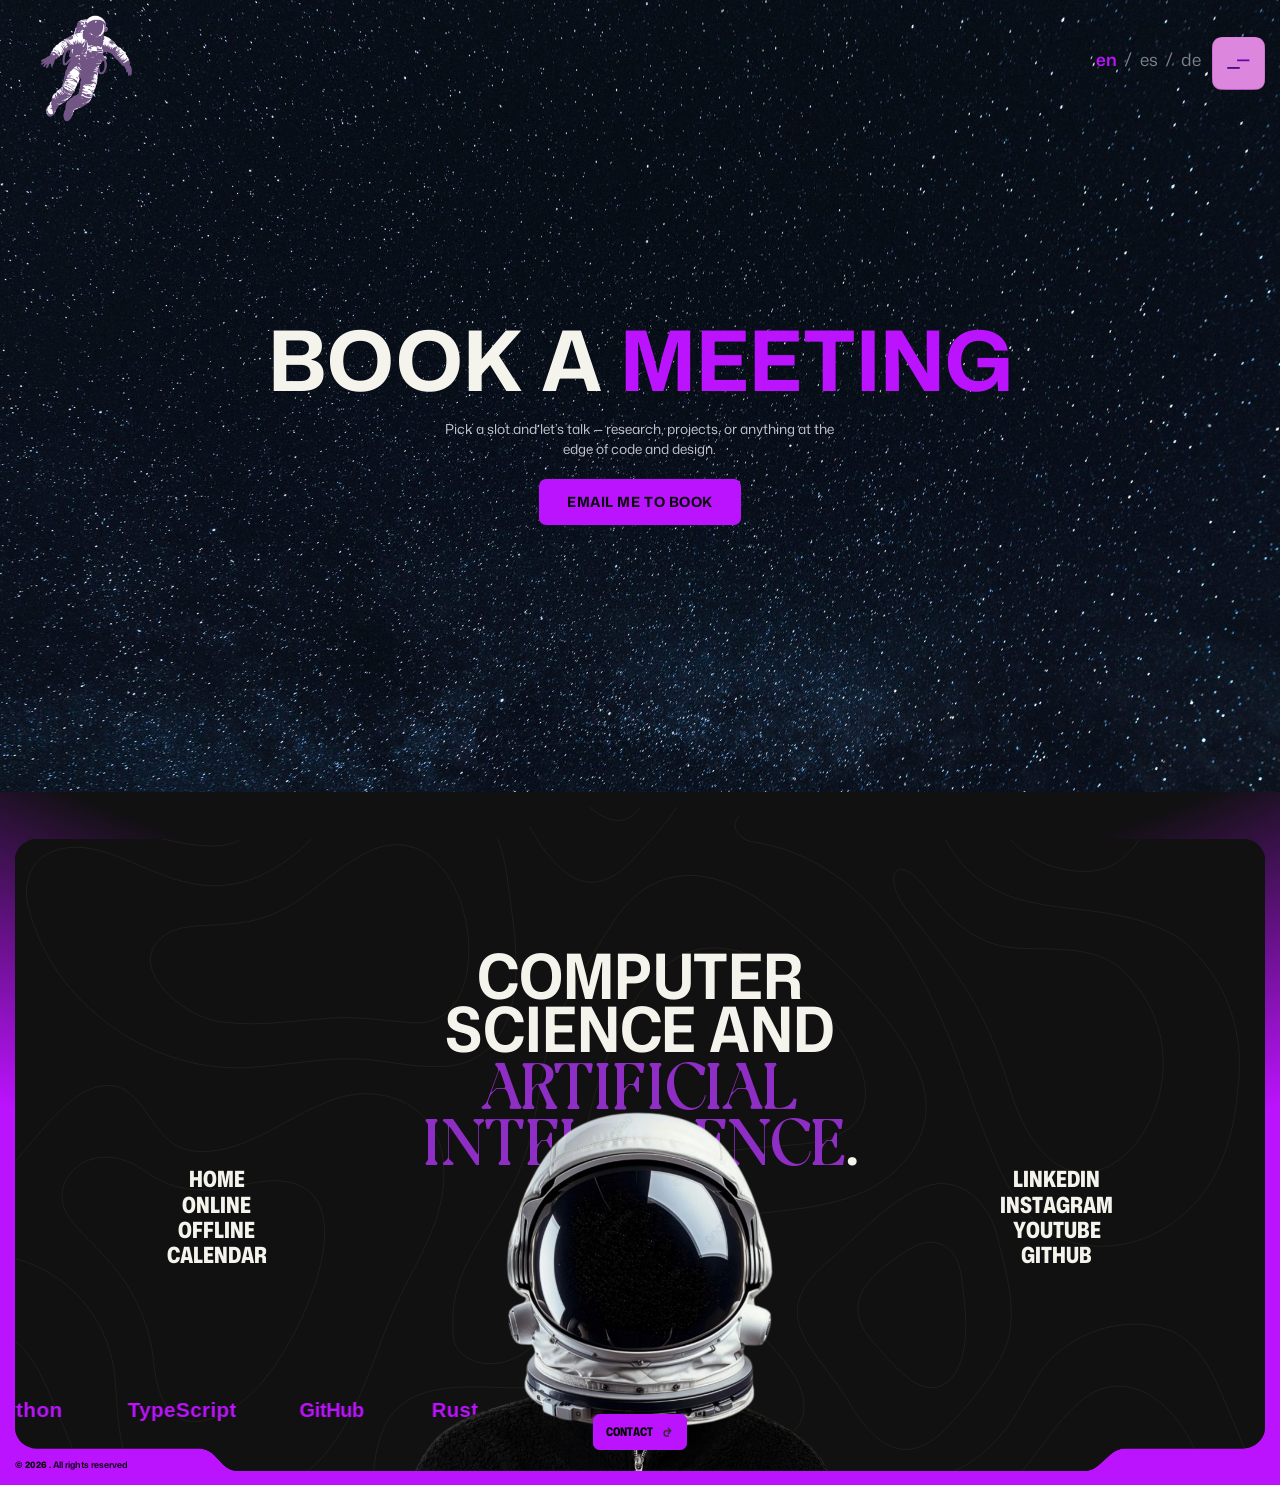
==== calendar/index.html @ e5efd8f0 "Scale the helmet so it clears the title block The clipping was not css. helmet-spin.js sets the scen" ====
<!DOCTYPE html><!-- Last Published: Wed May 06 2026 14:43:07 GMT+0000 (Coordinated Universal Time) --><html data-wf-domain=".com" data-wf-page="67e2bcd0a9be8c0045fd5b3f" data-wf-site="67b5a02dc5d338960b17a7e9" lang="en"><head><script>window.__SITE_ROOT=(function(){var p=location.pathname,m=p.match(/^(.*?)\/(?:calendar|online|on-track|off-track|legal)(?:\/|$)/);return m?m[1]:p.replace(/\/(?:index\.html)?$/,'');})();</script><meta name="robots" content="noindex"/><meta charset="utf-8"/><link href="https://cdn.prod.website-files.com" rel="preconnect"/><title>TO THE EDGE</title><meta content="Calendar section of TO THE EDGE, the personal site and CS portfolio of Andrea Montana." name="description"/><meta content="TO THE EDGE" property="og:title"/><meta content="Calendar section of TO THE EDGE, the personal site and CS portfolio of Andrea Montana." property="og:description"/><meta content="" property="og:image"/><meta content="TO THE EDGE" name="twitter:title"/><meta content="Calendar section of TO THE EDGE, the personal site and CS portfolio of Andrea Montana." name="twitter:description"/><meta content="" name="twitter:image"/><meta property="og:type" content="website"/><meta content="summary_large_image" name="twitter:card"/><meta content="width=device-width, initial-scale=1" name="viewport"/><link href="../assets/cdn.prod.website-files.com/67b5a02dc5d338960b17a7e9/css/site.shared.043b62fef.css" rel="stylesheet" type="text/css"/><script type="text/javascript">!function(o,c){var n=c.documentElement,t=" w-mod-";n.className+=t+"js",("ontouchstart"in o||o.DocumentTouch&&c instanceof DocumentTouch)&&(n.className+=t+"touch")}(window,document);</script><link href="../assets/cdn.prod.website-files.com/67b5a02dc5d338960b17a7e9/67b5a0969616f526f020ec0e_ln-favicon.png" rel="shortcut icon" type="image/x-icon"/><link href="../assets/cdn.prod.website-files.com/67b5a02dc5d338960b17a7e9/67b5a098cbef46b41e40dfd2_ln-webclip.png" rel="apple-touch-icon"/><script>(function(w,i,g){w[g]=w[g]||[];if(typeof w[g].push=='function')w[g].push.apply(w[g],Array.isArray(i)?i:[i]);})(window,['G-P8L2KTXDN0'],'google_tags_first_party');</script><script type="text/javascript">window.dataLayer = window.dataLayer || [];function gtag(){dataLayer.push(arguments);}gtag('set', 'developer_id.dZGVlNj', true);gtag('set', 'developer_id.dYWYxNW', true);gtag('js', new Date());gtag('config', 'G-P8L2KTXDN0');</script><meta name="viewport" content="width=device-width,initial-scale=1,minimum-scale=1,maximum-scale=5">

<!-- pre's -->
<link rel="preconnect" href="https://cdn.prod.website-files.com" crossorigin>

<link rel="dns-prefetch" href="https://cdn.prod.website-files.com">

<link
      rel="preload"
      href="../assets/cdn.prod.website-files.com/67b5a02dc5d338960b17a7e9/67bc6274c5b4108b123aa4d5_MonaSans-VariableFont_wdth,wght.woff2"
      as="font"
      type="font/woff2"
      crossorigin>

<!--
<link rel="preload"
      href="../assets/cdn.prod.website-files.com/67b5a02dc5d338960b17a7e9/css/site.shared.4f53262f0.css"
      as="style"
      onload="this.rel='stylesheet'">
-->

 
<!-- Production (No Gold 
--> 
<!-- Gold --> 

<script defer src="../assets/lando.itsoffbrand.io/dev-js/lando.OFF+BRAND.gold-android-fix-03.js"></script>
<!---------------------------------------------------------------->


<!--


<script
  defer
  src="http://localhost:6645/app.js"
></script>
-->
<!---------------------------------------------------------------->

<!--
<script async type="text/javascript" src="https://static.klaviyo.com/onsite/js/klaviyo.js?company_id=XWvzdS"></script>
-->


<!--
<script type="text/javascript">
var _iub = _iub || [];
_iub.csConfiguration = {"lang":"en","preferenceCookie":{"expireAfter":180},"siteId":2095750,"cookiePolicyId":76795150, "banner":{ "acceptButtonCaptionColor":"#101400","acceptButtonColor":"#d2ff00","acceptButtonDisplay":true,"backgroundColor":"#101400","closeButtonRejects":true,"customizeButtonCaptionColor":"white","customizeButtonColor":"#101400","customizeButtonDisplay":true,"position":"float-top-center","textColor":"white" }};
</script>
<script type="text/javascript" src="//cs.iubenda.com/sync/2095750.js"></script>
<script type="text/javascript" src="//cdn.iubenda.com/cs/iubenda_cs.js" charset="UTF-8" async></script>
-->

<style>  
  .w-webflow-badge { display: none !important; }
  .transition-w {	display: flex; }
</style><link href="../custom/custom.css?v=20260909a" rel="stylesheet"/></head><body data-edit="true"><div class="css-main"><div class="css-root w-embed"><style>

  :root {
    /* Other variables */
    --cubic-default: cubic-bezier(0.65, 0.05, 0, 1);
    --duration-default: 0.75s;
    --animation-default: var(--duration-default) var(--cubic-default);
    --section-padding: calc(3.5rem + (var(--gap) * 2));
    --container-padding: 2rem;
    --nav-height: calc(3.75rem (var(--gap) * 2));
  }

  :root {
    /* SCALING */
    --min-width: 992px;      /* Width where scaling starts */
    --max-width: 1920px;     /* Width where scaling stops */
    --design-width: 1728;    /* Your design's reference width */
    --design-unit: 16;			 /* body font-size in design - no px */
    --scale-factor: 1;       /* Global scale adjustment (1 = 100%) */

    /* Scaling calculations */
    --fluid-container: clamp(var(--min-width), 100vw, var(--max-width));
    --fluid-font: calc(var(--fluid-container) / var(--design-width) * var(--design-unit) * var(--scale-factor));
  }

  /* Tablet */
  @media screen and (max-width: 991px) {
    :root {
      --min-width: 768px;    
      --max-width: 991px;    
      --design-width: 1728;  
      --design-unit: 20;
    }
  }

  /* Mobile Landscape */
  @media screen and (max-width: 767px) {
    :root {
      --min-width: 480px;    
      --max-width: 767px;
    }
  }

  /* Mobile Portrait */
  @media screen and (max-width: 479px) {
    :root {
      --min-width: 320px;    
      --max-width: 479px;
      --design-unit: 48;
    }
  }

  html {
    font-size: var(--fluid-font);
    scroll-behavior: initial;
  }

  body {
    min-height: 0vw;
  }

  * {
    -webkit-font-smoothing: antialiased;
    -moz-osx-font-smoothing: grayscale;
    -webkit-box-sizing: border-box;
    -moz-box-sizing: border-box;
    box-sizing: border-box;
    margin: 0;
    padding: 0;
  }

  *:before,
  *:after {
    -webkit-box-sizing: inherit;
    -moz-box-sizing: inherit;
    box-sizing: inherit;
  }

  [data-theme="dark"] {
    background-color: var(--color--dark-green);
    color: var(--color--white) ;
  }

  [data-theme="light"] .nav {
    color: var(--color--black);
  }

  [data-theme="light"] .nav-brand path,
  [data-theme="light"] .nav-ln4-svg path {
    fill: currentColor;
  }





</style></div><div class="css-utils w-embed"><style>

  a {
    color: inherit;
  }

  /* Selection */
  ::selection {
    background-color: var(--color--lime);
    color: var(--color--black);
    text-shadow: none;
  }

  ::-moz-selection {
    background-color: var(--color--lime);
    color: var(--color--black);
    text-shadow: none;
  }

  /* Dark theme selection */
  [data-theme="lime"] *::selection {
    background-color: var(--color--black);
    color: var(--color--lime);
    text-shadow: none;
  }
  [data-theme="lime"] *::-moz-selection {
    background-color: var(--color--black);
    color: var(--color--lime);
    text-shadow: none;
  }

  img::selection,
  svg::selection {
    background: transparent;
  }


  .display-none,
  [display-none] {
    display: none !important;
  }

  .visibility-hidden,
  [visibility-hidden] {
    visibility: hidden;
  }

  :where(svg) {
    height: 100%;
    width: 100%; 
    max-width: none;
    box-sizing: border-box;
    vertical-align: middle;
  }

  :where(:focus-visible) {
    outline: 2px solid var(--color--lime);
    outline-offset: 2px;
  }

  :where(button) {
    background-color: transparent;
  }

  :where(
  [screen-reader]:not(:focus, :active, :focus-within), 
  .screen-reader:not(:focus, :active, :focus-within)) {
    clip-path: inset(50%) !important;
    height: 1px !important;
    width: 1px !important;
    overflow: hidden !important;
    position: absolute !important;
    white-space: nowrap !important;
    border: 0 !important;
  }

  .w-lightbox-close {
    right: 5em;
    height: 5em;
    outline: transparent;
  }

  /* --------------------------------------- hide scrollbar */

  body ::-webkit-scrollbar,
  body::-webkit-scrollbar {display: none;} /* Chrome, Safari, Opera */
  body {-ms-overflow-style: none;} /* IE & Edge */
  html {scrollbar-width: none;} /* Firefox */


  /* --------------------------------------- pointer events */
  [pointer-none] {
    pointer-events: none;
    user-select: none;
  }
  [pointer-auto] {
    pointer-events: auto;
  }

  /* --------------------------------------- clip */
  [overflow-clip="x"] {
    overflow-x: clip;
  }
  [overflow-clip="y"] {
    overflow-y: clip;
  }

  /* --------------------------------------- text */

  p,
  .text-small,
  .text-regular,
  .text-medium,
  .text-large,
  .text-xlarge {
    text-wrap: pretty /* ensures nice wrapping */
  }

  /* --------------------------------------- forms */

  textarea {
    resize: vertical;
  }

  *[tabindex]:focus-visible,
  input[type="file"]:focus-visible {
    outline: 0.1em solid var(--color--primary);
    outline-offset: 0.1em;
  }


  /* --------------------------------------- rich text */

  .rich-text p, .rich-text ol, .rich-text li { 
    /* line heights in rtf */
    line-height: 1.6;
  }
  .rich-text strong {  
    /* bolds in rtf */
  }
  .rich-text .w-embed {
    /* embed spacing in rtf */
  }
  .rich-text a {
    text-decoration: none;
  }
  .rich-text a:hover {
    text-decoration: underline;
  }

  /* --------------------------------------- video */

  [data-video-stream] {
    position: absolute;
    top: 0;
    left: 0;
    width: 100%;
    height: 100%;
    overflow: hidden;
    background-color: #000;
  }

  [data-video-stream-wrap] .iframe-wrapper {
    position: absolute;
    top: 50%;
    left: 50%;
    transform: translate(-50%, -50%);
    width: 100%;
    height: 100%;
  }

  [data-video-stream] iframe {
    position: absolute;
    top: 0;
    left: 0;
    width: 100%;
    height: 100%;
    border: none;
  }


</style></div><div class="css-split-type w-embed"><style>
  [split-text]:not[data-oval-scroll] .line {
    position: relative;
    clip-path: polygon(0 -2%, 0 94%, 100% 94%, 100% -2%);
    white-space: nowrap;
  }

  .btn-text {
    --text-offset: var(--text--btn-primary);
  }
  .btn-text.is-footer  {
    --text-offset: var(--text--btn-footer);
  }
  .btn-text.is-nav  {
    --text-offset: var(--text--btn-nav);
  }

  [split-text].btn-text {
    text-shadow: 0px var(--text-offset) currentColor
  }

  [data-anim-high] .line {
    width: auto !important;
    display: inline-block !important;
  }

  .text-eyebrow.flex .line {
    display: flex !important;
  }

  [split-text] .char {
    display: inline-block;
  }

  /*****
  *************************** IMPACT TEXT
  *****/

  .impact-content-w.is-home .text-impact-lg-mona strong {
    color: var(--color--lime-off);
    font-family: Brier;
    font-size: 8.25rem;
    line-height: 83%;
    letter-spacing: -0.1875rem;
  }

  .impact-content-w.on-track .text-impact-lg-mona strong {
    color: var(--color--grey-on-track);
    font-family: Brier;
    font-size: 8.25rem;
    line-height: 83%;
    letter-spacing: -0.1875rem;
  }

  .impact-content-w.off-track .text-impact-lg-mona strong {
    color: var(--color--green-off-white-2);
    font-family: Brier;
    font-size: 8.25rem;
    line-height: 83%;
    letter-spacing: -0.1875rem;
  }


  @media screen and (max-width: 991px) {
    .impact-content-w .text-impact-lg-mona strong {
      font-size: inherit !important;
    }
  }


  [split-text] {
    white-space: pre-line; /* Preserves line breaks */
  }
</style></div><div class="css-lenis w-embed"><style>

  html.lenis,
  html.lenis body{
    height:auto
  }
  .lenis.lenis-smooth [data-lenis-prevent]{
    overscroll-behavior:contain
  }
  .lenis.lenis-stopped{
    overflow:clip
  }
  .lenis.lenis-smooth iframe{
    pointer-events:none
  }

/*
  [data-nav-group] {
    transition: transform var(--animation-default);
  }
  .lenis-top [data-nav-group="brand"] {
    transform: scale(1.2)
  }
  .lenis-top [data-nav-group="btns"] {
    transform: scale(1.2)
  }
*/
</style></div><div class="css-nav w-embed"><style>

  [data-nav-theme] .nav-brand path {
    transition: fill var(--animation-default);
  }

  [data-nav-theme="light"] .nav-brand [nav-brand-path="1"] { 
    fill: var(--color--grey-2);
  }
  [data-nav-theme="light"] .nav-brand [nav-brand-path="2"] { 
    fill: var(--color--grey-1);
  }

  [data-nav-theme="dark"] .nav-brand [nav-brand-path="1"] { 
    fill: var(--color--dark-green);
  }
  [data-nav-theme="dark"] .nav-brand [nav-brand-path="2"] { 
    fill: var(--color--dark-green);
  }

  .nav-middle {
    transition: color var(--animation-default);
  }
  [data-nav-theme="light"] .nav-middle {
    color: var(--color--white);
  }
  [data-nav-theme="dark"] .nav-middle {
    color: var(--color--dark-green);
  }

  .nav-ham {
    transition: 
      border-color var(--animation-default), 
      background-color var(--animation-default);
  }

  [data-nav-theme="dark"] .nav-ham {
    border-color: var(--color--dark-green);
    background-color: transparent;
  }
  [data-nav-theme="light"] .nav-ham {
    border-color: var(--color--white);
  }

  [data-nav-wrap] canvas {
    width: 100%;
    height: 100%;
  }

  .nav-menu-link-current-svg {
    visibility: hidden;
  }
  .nav-menu-link-w.w--current .nav-menu-link-current-svg {
    visibility: visible;
  }

  .footer-layout-clip {
    --mask-url: url('../assets/cdn.prod.website-files.com/67b5a02dc5d338960b17a7e9/67d2dd47cfe84bed1dce9542_ln4-footer-mask-desktop.svg');

    /* Apply the image mask using the variable */
    -webkit-mask-image: var(--mask-url);
    mask-image: var(--mask-url);

    /* Additional mask settings */
    -webkit-mask-size: cover;
    mask-size: cover;
    -webkit-mask-repeat: no-repeat;
    mask-repeat: no-repeat;
    -webkit-mask-position: center;
    mask-position: center;
  }

  /* ----- tablet */
  @media only screen and (max-width: 479px) {
    .footer-layout-clip {
      --mask-url: url('../assets/cdn.prod.website-files.com/67b5a02dc5d338960b17a7e9/67e4213817c888515fa4855b_ln4-footer-mask-mobile.svg');
    }
  }


  [data-footer-theme="white"] {
    background-color: var(--color--white);
  }

  [data-footer-theme="black"] {
    background-color: var(--color--black);
  }
  [data-footer-theme="black"]  .footer-layout-clip {
    background-color: var(--color--black);
  }

  [data-footer-theme="green"] {
    background-color: var(--color--dark-green);
  }


  .kl-teaser-XpbhAP {
    opacity: 0 !important;
    pointer-events: none !important;
  }

</style></div><div class="css-buttons w-embed"><style>
  [data-btn-rive-rotate="true"] .btn-rive-w {
    transform: rotate(180deg)
  }
  [data-btn-rive-rotate="90"] .btn-rive-w {
    transform: rotate(90deg)
  }

  [data-rive-btn-invert="true"] .btn-icon-w {
    filter: invert(1);
  }


</style></div><div class="css-home w-embed"><style>
  /* --------------------------------------- HELMET SECTION */

  [data-helmet-item] {
    --mask-url: url('../assets/cdn.prod.website-files.com/67b5a02dc5d338960b17a7e9/67e2c781c4c953cd9e74eda5_ln4-2-helm-mask-fill.svg');

    /* Apply the image mask using the variable */
    -webkit-mask-image: var(--mask-url);
    mask-image: var(--mask-url);

    /* Additional mask settings */
    -webkit-mask-size: cover;
    mask-size: cover;
    -webkit-mask-repeat: no-repeat;
    mask-repeat: no-repeat;
    -webkit-mask-position: center;
    mask-position: center;
  }
  @media only screen and (max-width: 479px) {
    [data-helmet-item] {
      --mask-url: url('../assets/cdn.prod.website-files.com/67b5a02dc5d338960b17a7e9/67eea130c0f25ef68ac8889e_ln4-helm-mob-refactor-lime-fill.svg');
    }
  }

  .home-hero-next-race-w {
    transition: clip-path var(--animation-default);
  }

  .helmet-grid-item-reveal-img {
    transition: 
      clip-path var(--animation-default),
      transform var(--animation-default);
  }

  [data-helmet-item]:hover .helmet-grid-item-reveal-img {
    clip-path: ellipse(100% 120% at 50% 0%);
    transform: scale(1);
  }

  .helmet-grid-item-img-helmet {
    transition: 
      transform var(--animation-default);
  }
  .helmet-grid-item-w:hover .helmet-grid-item-img-helmet {
    transform: scale(1.1);
  }

  .helmet-grid-frame.is-overlay,
  .helmet-grid-extender-img.is-overlay {
    transition: 
      opacity var(--animation-default);
  }

  .helmet-grid-extender-img {
    transition: 
      color var(--animation-default);
  }
  .helmet-grid-item-w:hover .helmet-grid-extender-img {
    color: var(--color--lime);
  }

  .helmet-grid-item-w:hover .helmet-grid-frame.is-overlay,
  .helmet-grid-item-w:hover .helmet-grid-extender-img.is-overlay {
    opacity: 1;
  }

  canvas[data-rive-object],
  canvas[data-rive-primary] {
    width: 100%;
    height: 100%;
  }

  @media (min-width: 1920px) {
    .marquee-offest-w {
      -webkit-mask-image: linear-gradient(
        90deg,
        hsla(0, 0%, 100%, 0),
        white 7.5%,
        white 92.5%,
        hsla(0, 0%, 100%, 0)
      );
      mask-image: linear-gradient(
        90deg,
        hsla(0, 0%, 100%, 0),
        white 7.5%,
        white 92.5%,
        hsla(0, 0%, 100%, 0)
      );
      -webkit-mask-repeat: no-repeat;
      mask-repeat: no-repeat;
      -webkit-mask-size: 100% 100%;
      mask-size: 100% 100%;
    }
  }

  /* CSS Keyframe Animation */
  @keyframes translateXLeft { 
    to {
      transform: translateX(-100%);
    }
  }
  @keyframes translateXRight { 
    to {
      transform: translateX(100%);
    }
  }

  [data-css-marquee-list="left"] {
    animation: translateXLeft 30s linear;
    animation-iteration-count: infinite;
    animation-play-state: paused;
  }
  [data-css-marquee-list="right"] {
    animation: translateXRight 30s linear;
    animation-iteration-count: infinite;
    animation-play-state: paused;
    justify-content: flex-end;
  }

  .c.home-hero {
    min-height: 100vh !important;
  }




</style></div><div class="css-on-track w-embed"><style>
  /* --------------------------------------- HELMET SECTION */

  .on-t-hero-stats-ui-box1-layout {
    --mask-url: url('../assets/cdn.prod.website-files.com/67b5a02dc5d338960b17a7e9/67d86a1dced2fe748052517c_on-t-hero-stats-ui-box1-fill-c.svg');

    /* Apply the image mask using the variable */
    -webkit-mask-image: var(--mask-url);
    mask-image: var(--mask-url);

    /* Additional mask settings */
    -webkit-mask-size: cover;
    mask-size: cover;
    -webkit-mask-repeat: no-repeat;
    mask-repeat: no-repeat;
    -webkit-mask-position: center;
    mask-position: center;
  }

  .calendar-track-mask {
    --mask-url: url('../assets/cdn.prod.website-files.com/67b5a02dc5d338960b17a7e9/67d9a2eb367e13f117c827e5_ln-calendar-track-mask.svg');

    /* Apply the image mask using the variable */
    -webkit-mask-image: var(--mask-url);
    mask-image: var(--mask-url);

    /* Additional mask settings */
    -webkit-mask-size: cover;
    mask-size: cover;
    -webkit-mask-repeat: no-repeat;
    mask-repeat: no-repeat;
    -webkit-mask-position: center;
    mask-position: center;
  }
  @media only screen and (min-width: 992px) {
    .f1-highlight-grid:not(.is-history):hover .f1-highlight-grid-line {
      display: none;
    }
    .f1-highlight-grid:hover .calendar-row-head-line {
      display: none;
    }

    .f1-highlight-grid:not(.is-history):hover .text-on-t-stat-label-sm {
      color: inherit;
    }
    .f1-highlight-grid:not(.is-history):hover .f1-highlight-item-round-w {
      color: var(--color--black);
    }

    .f1-highlight-grid:hover .f1-highlight-round-svg {
      color: var(--color--grey-off-track) !important;
    }
  }
  .calendar-rich-text p {
    font-size: 1rem;
    line-height: 1.3;
    font-weight: 500;
    letter-spacing: -0.0125rem;
  }
  .calendar-rich-text p strong {
    font-size: 1rem;
    line-height: 1.3;
    font-weight: 700;
    letter-spacing: -0.0125rem;
    color: var(--color--lime-off);
  }

  .calendar-dropdown-item.is-open .calendar-dropdown-trigger {
    background: var(--color--lime);
    color: var(--color--black);
  }
  @media only screen and (min-width: 992px) {
    .calendar-dropdown-item:hover .calendar-dropdown-chevron {
      color: var(--color--black);
    }
  }
  .calendar-dropdown-item.is-open .calendar-dropdown-chevron {
    color: var(--color--black);
    transform: rotate(0deg);
  }
  @media only screen and (min-width: 992px) {
    .calendar-dropdown-item.is-open .calendar-dropdown-trigger .image.is-trophy,
    .f1-highlight-grid:not(.is-history):hover .image.is-trophy,
    .f1-highlight-grid.is-highlights:hover .image.is-trophy {
      filter: invert(100%) grayscale(100%);
    }
  }

  .calendar-dropdown-item.is-open .calendar-row-head-line {
    display: none;
  }

  .calendar-track-title-layout .cal-target-wrapper {
    display: flex;
  }


</style></div><div class="css-off-track w-embed"><style>
  /* --------------------------------------- HELMET SECTION */

  [data-mask-case-left] {
    --mask-url: url('../assets/cdn.prod.website-files.com/67b5a02dc5d338960b17a7e9/67dc3bc1e532f9b3f9fa140a_ln4-off-track-mask-case-left.svg');

    /* Apply the image mask using the variable */
    -webkit-mask-image: var(--mask-url);
    mask-image: var(--mask-url);

    /* Additional mask settings */
    -webkit-mask-size: cover;
    mask-size: cover;
    -webkit-mask-repeat: no-repeat;
    mask-repeat: no-repeat;
    -webkit-mask-position: center;
    mask-position: center;
  }

  [data-mask-case-right] {
    --mask-url: url('../assets/cdn.prod.website-files.com/67b5a02dc5d338960b17a7e9/67dc3bc10751fc4431f3f2de_ln4-off-track-mask-case-right.svg');

    /* Apply the image mask using the variable */
    -webkit-mask-image: var(--mask-url);
    mask-image: var(--mask-url);

    /* Additional mask settings */
    -webkit-mask-size: cover;
    mask-size: cover;
    -webkit-mask-repeat: no-repeat;
    mask-repeat: no-repeat;
    -webkit-mask-position: center;
    mask-position: center;
  }

  [data-mask-callout-left] {
    --mask-url: url('../assets/cdn.prod.website-files.com/67b5a02dc5d338960b17a7e9/67dc3bc14c14c40132cd0e39_ln4-off-track-mask-callout-right.svg');

    /* Apply the image mask using the variable */
    -webkit-mask-image: var(--mask-url);
    mask-image: var(--mask-url);

    /* Additional mask settings */
    -webkit-mask-size: cover;
    mask-size: cover;
    -webkit-mask-repeat: no-repeat;
    mask-repeat: no-repeat;
    -webkit-mask-position: center;
    mask-position: center;
  }

  [data-mask-callout-right] {
    --mask-url: url('../assets/cdn.prod.website-files.com/67b5a02dc5d338960b17a7e9/67dc3bc14a8d101c9c8ef1b5_ln4-off-track-mask-callout-left.svg');

    /* Apply the image mask using the variable */
    -webkit-mask-image: var(--mask-url);
    mask-image: var(--mask-url);

    /* Additional mask settings */
    -webkit-mask-size: cover;
    mask-size: cover;
    -webkit-mask-repeat: no-repeat;
    mask-repeat: no-repeat;
    -webkit-mask-position: center;
    mask-position: center;
  }

  .wf-design-mode .off-t-hero-scroll-meda-w .text-body-sm-mona {
    visibility: visible !important;
    display: block !important;
  }
  .wf-design-mode .off-t-hero-scroll-meda-w {
    visibility: visible !important;
    display: flex !important;
  }
  
  .camp-list .camp-item:last-child {
  	padding-bottom: calc(var(--gap) * 2);
  }
  

</style></div><div class="css-partnerships w-embed"><style>
  .part-i-video-w {
    transition: clip-path var(--animation-default);
    clip-path: ellipse(100% 50% at 50% 50%)
  }
  .part-i-video-w:hover {
    clip-path: ellipse(80% 50% at 50% 50%);
    transition: clip-path var(--animation-default);
  }

  .part-i-rich-text h3 {
    font-size: var(--text--impact);
    line-height: 90.6%;
    font-variation-settings: "wght" 660, "wdth" 93;
    letter-spacing: -0.0625rem;
    text-transform: uppercase;
  }

  .part-i-rich-text h3 strong {
    font-family: Brier;
    font-size: 8.25rem;
    line-height: 83%;
    letter-spacing: -0.1875rem;
    color: var(--color--green-off-white-2);
  }

  .part-i-rich-text p {
    font-size: 2.25rem;
    line-height: 1.1;
    font-variation-settings: "wght" 500, "wdth" 100;
    letter-spacing: -0.0625rem;
    text-transform: none;
  }

  .part-i-rich-text p strong {
    font-family: Brier;
    font-size: 2.25rem;
    line-height: 1.1;
    font-weight: 700;
    letter-spacing: -0.0625rem;
    color: var(--color--green-off-white-2);
  }

  /* ----- mobile */
  @media screen and (max-width: 497px) {
    .part-i-rich-text h3 {
      font-size: 3.6rem;
      line-height: 90.6%;
      font-variation-settings: "wght" 660, "wdth" 93;
      letter-spacing: -0.0625rem;
      text-transform: uppercase;
    }

    .part-i-rich-text h3 strong {
      font-family: Brier;
      font-size: 3.6rem;
      line-height: 83%;
      letter-spacing: -0.1875rem;
      color: var(--color--green-off-white-2);
    }
  }

  .wf-design-mode .image.is-horizontal-scroll {
    pointer-events: auto;
  }

  /*
  .is-impact[split-rich-text] [split-text] {
  display: flex;
  flex-direction: column;
  align-items: center;
  }

  .is-impact[split-rich-text] [split-text] .line {
  width: auto !important;
  display: inline-block !important;
  }
  */


</style></div><div class="css-breakpoints w-embed"><style>

  /* ----- desktop only */
  @media only screen and (min-width: 992px) {

    [data-hide="d"] { display: none; }
  }


  /* ----- tablet */
  @media only screen and (max-width: 991px) {
  
    [data-hide="t"] { display: none; }
  }

  /* ----- mobile landscape */
  @media screen and (max-width: 767px) {

    [data-hide="ml"] { display: none; }
  }

  /* ----- mobile */
  @media screen and (max-width: 497px) {

    [data-hide="m"] { display: none; }
  }

  /* ----- truncation 

  @media screen and (min-width:1920px) {
  body {font-size: 1.111111111111111rem;}
  }
  */
</style></div><div class="css-editmode w-embed"><style>
  /*  ----- edit mode ----- */
  /*  ----- edit mode ----- */

  /*
  [data-edit]:not([data-edit="true"]) [remove-bg]{
  background: transparent !important;
  background-color: transparent !important;
  }
  */

  .wf-design-mode [data-designmode-white] {
    background-color: var(--color--white);
  }
  .wf-design-mode [data-rive-object] {
    outline: 2px solid red;
  }

  .wf-design-mode .transition-w {
    pointer-events: none;
  }

  [data-rive-placeholder] {
    position: absolute;
    left: 0%;
    top: 0%;
    right: 0%;
    bottom: 0%;
    display: none;
    pointer-events: none;
  }
  .wf-design-mode [data-rive-placeholder] {
    display: block;
  }

  .wf-design-mode .callout-socials-card-layout {
    flex-wrap: wrap;
    height: auto;
  }
  .wf-design-mode .callout-socials-card-w {
    position: relative;
  }


  [data-edit="true"] .s.home-marquee {
    position: relative;
  }

  [data-edit="true"] .horizontal-track,
  [data-edit="true"] .horizontal-pin-sticky {
    overflow: auto !important;
  }

  [data-edit="true"] .horizontal-track {
    outline-color: var(--color--lime);
    outline-offset: -1px;
    outline-style: solid;
    outline-width: 1px;
  }

  [data-edit="true"] [data-nav-theme-target] {
    outline-color: blue;
    outline-offset: -2px;
    outline-style: solid;
    outline-width: 3px;
  }

  [data-edit="true"] [data-sticky-hero] {
    outline-color: blue;
    outline-offset: -2px;
    outline-style: solid;
    outline-width: 3px;
  }

  [data-edit="true"] .utility__gl {
    outline-color: blue;
    outline-offset: -2px;
    outline-style: solid;
    outline-width: 3px;
  }

  [data-edit="true"] .marquee-gl-target-w {
    outline-color: pink;
    outline-offset: -2px;
    outline-style: solid;
    outline-width: 3px;
  }

  .c.is-off-t-hero-scroll-media {
    display: none;
  }
  .wf-design-mode .c.is-off-t-hero-scroll-media {
    display: block;
  }

  [data-edit="true"] .f1-highlight-mouse-over-w {
    display: none;
  }

  [data-components="true"] .nav {
    position: relative;
    display: flex;
    flex-direction: column;
  }

  [data-components="true"] .nav-menu-w {
    position: relative;
    display: flex;
  }

  .wf-design-mode .calendar-dropdown-content {
    display: block;
  }
  
  .wf-design-mode .touch-desc-inner {
  	position: relative;
    color: black;
  }




</style></div><div class="css-safari w-embed"><style>
  /* iphone / safari styles */

  .is-safari {
  }
  .is-iphone {
  }
  @media only screen and (max-width: 479px) {
    .is-safari .footer-layout-clip {
      aspect-ratio: 382.94/627.49;
    }
    .is-iphone .footer-layout-clip {
      aspect-ratio: 382.94/627.49;
    }
  }
  .is-safari .footer-marquee-svg,
  .is-iphone .footer-marquee-svg {
    width: 6rem;
  }
  .is-safari .home-collab-marquee-svg,
  .is-iphone .home-collab-marquee-svg {
    width: 9rem;
  }
  .is-safari .marquee-spacer,
  .is-iphone .marquee-spacer {
    width: 5rem;
  }

  .is-safari .nav-brand {
    width: 8.2rem;
  }

</style></div></div><div data-nav-wrap="" data-nav-theme="light" class="nav"><div class="nav-inner"><a data-taxi-ignore title=" Home" data-nav-group="brand" href="../" class="nav-brand-link w-inline-block"><div class="nav-brand w-embed"><svg width="138" height="63" viewBox="0 0 138 63" fill="none" xmlns="http://www.w3.org/2000/svg">
<path nav-brand-path="1" fill="var(--color--grey-2)"
d="M122.638.174c8.968 0 14.659 6.985 14.659 15.737 0 8.795-5.691 15.736-14.659 15.736-8.967 0-14.658-6.985-14.658-15.736 0-8.752 5.691-15.737 14.658-15.737Zm4.182 30.265c4.613-1.293 7.329-8.88 4.958-17.158-2.328-8.106-8.752-13.193-13.322-11.9-4.57 1.294-7.286 8.968-4.914 17.246 2.328 8.105 8.708 13.106 13.278 11.813ZM88.191.821c13.495 0 18.496 7.027 18.496 14.874 0 9.614-6.381 15.305-17.116 15.305H78.577l-.56-1.207c1.724-1.854 1.724-1.854 1.724-3.492V5.52c0-1.639 0-1.639-1.724-3.536l.56-1.164h9.614Zm13.107 14.917c0-6.984-4.182-14.4-13.107-14.4-3.707 0-3.707 2.544-3.707 4.182V26.3c0 1.639.043 4.183 2.802 4.183 7.89 0 14.012-2.76 14.012-14.745ZM77.192.821l.604 1.207c-3.535 2.673-3.535 2.673-3.535 4.829V31h-1.983L55.636 7.547C53.74 4.917 53.74 4.7 53.74 9.444v15.52c0 2.156 0 2.156 3.363 4.829L56.498 31H50.29l-.603-1.207c3.535-2.673 3.535-2.673 3.535-4.829V6.857c0-2.156 0-2.156-3.535-4.829L50.29.821h6.338l15.305 21.384c1.81 2.5 1.81 2.5 1.81-1.983V6.857c0-2.156 0-2.156-3.362-4.829l.603-1.207h6.209ZM31.49.821h5.777l8.795 24.014c1.121 3.104 1.121 3.104 2.76 4.958L48.217 31h-7.07l-.604-1.207c1.293-1.81 1.293-1.81-.863-8.32-.776-2.329-1.552-3.493-3.104-3.493h-4.57l-2.586 2.414c-1.725 1.639-2.329 3.19-2.846 4.829-.69 2.242-.69 2.242 1.94 4.57L27.912 31h-5.519l-.603-1.207c3.276-2.414 3.276-2.414 4.44-5.519l6.467-17.158c.56-1.423.949-2.415-1.81-5.088L31.49.821Zm-1.725 18.582 2.027-1.94h4.656c1.552 0 1.336-1.337 1.078-2.07l-2.932-8.32c-.733-2.113-1.078-.95-1.423.043L29.12 18.152c-.776 2.07-.992 2.803.646 1.25ZM19.945 24.145l1.853.647L20.85 31H.716l-.56-1.164c1.767-1.94 1.767-1.94 1.767-3.708V5.693c0-1.768 0-1.768-1.767-3.708L.716.821h7.157l.56 1.164c-1.767 1.94-1.767 1.94-1.767 3.708v20.435c0 1.768 0 4.355 2.716 4.355 3.104 0 8.191-.431 10.563-6.338Z" />
<path nav-brand-path="2" fill="var(--color--grey-1)"
d="M125.417 62.186c-2.382 0-4.395-.357-6.039-1.072-1.619-.714-2.858-1.715-3.716-3.001-.834-1.31-1.25-2.811-1.25-4.502h6.503c0 .738.167 1.381.5 1.93.334.547.846.976 1.537 1.286.69.31 1.596.464 2.715.464.834 0 1.549-.095 2.144-.286.619-.19 1.096-.488 1.429-.893.334-.429.501-.977.501-1.644 0-.5-.096-.905-.286-1.215-.167-.31-.465-.571-.894-.786-.404-.214-.976-.405-1.715-.572a39.217 39.217 0 0 0-2.787-.5c-1.5-.238-2.823-.56-3.966-.965-1.143-.428-2.096-.952-2.859-1.572a5.935 5.935 0 0 1-1.715-2.215c-.381-.858-.571-1.858-.571-3.002 0-1.69.416-3.144 1.25-4.359.858-1.239 2.061-2.18 3.609-2.823 1.572-.667 3.442-1 5.61-1 2.073 0 3.871.333 5.396 1 1.524.643 2.703 1.549 3.537 2.716.834 1.167 1.263 2.525 1.286 4.073h-6.467c-.024-.738-.226-1.322-.608-1.75-.357-.453-.833-.775-1.429-.965a6.175 6.175 0 0 0-1.894-.286c-.738 0-1.381.095-1.929.286-.548.19-.977.476-1.286.857-.286.358-.429.834-.429 1.43 0 .595.155 1.072.464 1.429.334.333.929.62 1.787.857.857.239 2.084.477 3.68.715 1.072.167 2.12.393 3.145.679a9.72 9.72 0 0 1 2.858 1.286c.882.572 1.572 1.358 2.073 2.359.524 1 .786 2.298.786 3.894s-.417 3.014-1.251 4.252c-.81 1.215-2.025 2.168-3.644 2.859-1.62.69-3.645 1.036-6.075 1.036ZM105.813 61.83V35.78h6.396v26.05h-6.396ZM80.714 61.83V35.78h13.721c1.048 0 2.013.096 2.894.286.905.19 1.715.477 2.43.858.715.381 1.322.87 1.822 1.465a5.86 5.86 0 0 1 1.144 2.037c.286.762.429 1.631.429 2.608 0 1.596-.441 2.954-1.323 4.074-.857 1.095-2.024 1.834-3.501 2.215v.25c1.024.167 1.846.465 2.465.893.62.43 1.072.989 1.358 1.68.31.667.465 1.489.465 2.465v4.18c0 .477.011.978.035 1.502.048.5.191 1.012.429 1.536h-6.467c-.143-.31-.25-.726-.322-1.25a13.345 13.345 0 0 1-.107-1.787v-3.073c0-.667-.107-1.227-.322-1.68-.19-.452-.548-.81-1.072-1.071-.524-.262-1.274-.393-2.25-.393h-5.968v-5.039h6.289c1.358 0 2.31-.321 2.858-.964.572-.644.858-1.43.858-2.359 0-.595-.095-1.084-.286-1.465a2.17 2.17 0 0 0-.75-.965 3.202 3.202 0 0 0-1.18-.571 5.893 5.893 0 0 0-1.5-.179H87.11V61.83h-6.396ZM55.615 61.83V35.78h13.721c1.049 0 2.013.096 2.895.286.905.19 1.715.477 2.43.858.714.381 1.322.87 1.822 1.465.5.572.881 1.25 1.143 2.037.286.762.429 1.631.429 2.608 0 1.596-.44 2.954-1.322 4.074-.858 1.095-2.025 1.834-3.502 2.215v.25c1.024.167 1.846.465 2.466.893.619.43 1.072.989 1.357 1.68.31.667.465 1.489.465 2.465v4.18c0 .477.012.978.036 1.502.047.5.19 1.012.428 1.536h-6.467c-.143-.31-.25-.726-.322-1.25a13.328 13.328 0 0 1-.107-1.787v-3.073c0-.667-.107-1.227-.321-1.68-.191-.452-.548-.81-1.072-1.071-.524-.262-1.275-.393-2.252-.393h-5.967v-5.039h6.29c1.357 0 2.31-.321 2.858-.964.571-.644.857-1.43.857-2.359 0-.595-.095-1.084-.286-1.465a2.171 2.171 0 0 0-.75-.965 3.202 3.202 0 0 0-1.18-.571 5.893 5.893 0 0 0-1.5-.179h-5.753V61.83h-6.396ZM40.08 62.186c-2 0-3.811-.297-5.431-.893-1.596-.596-2.978-1.453-4.145-2.573-1.167-1.143-2.06-2.548-2.68-4.216-.62-1.667-.929-3.573-.929-5.717 0-2.144.31-4.038.93-5.681.618-1.668 1.512-3.062 2.679-4.181 1.167-1.144 2.549-2.013 4.145-2.609 1.62-.595 3.43-.893 5.431-.893 1.977 0 3.776.298 5.396.893 1.62.596 3.013 1.465 4.18 2.609 1.168 1.143 2.06 2.537 2.68 4.18.62 1.644.93 3.538.93 5.682 0 2.144-.31 4.05-.93 5.717-.62 1.668-1.512 3.073-2.68 4.216-1.167 1.12-2.56 1.977-4.18 2.573-1.62.596-3.419.893-5.396.893Zm0-5.467c1.334 0 2.501-.285 3.502-.857 1-.572 1.763-1.441 2.287-2.609.548-1.167.822-2.656.822-4.466 0-1.358-.155-2.525-.465-3.502-.31-1-.762-1.822-1.358-2.465a5.232 5.232 0 0 0-2.072-1.43c-.81-.333-1.715-.5-2.716-.5-1.334 0-2.501.286-3.502.858-.976.547-1.739 1.405-2.287 2.572-.547 1.168-.821 2.656-.821 4.467 0 1.358.154 2.549.464 3.573.334 1 .786 1.822 1.358 2.466a5.232 5.232 0 0 0 2.072 1.429c.81.31 1.716.464 2.716.464ZM1.02 61.83V35.78h7.79l9.576 16.973h.215l-.215-7.897v-9.075h6.146v26.048h-7.36L7.523 45.142h-.215l.25 7.218v9.47H1.021Z"/>
</svg></div></a><div data-nav-group="btns" class="btn-layout is-nav"><a data-theme="lime" data-anim="text-hover" href="https://andreaisabelmontana.github.io/Arte-De-La-Montana/" target="_blank" class="btn-w is-nav w-inline-block"><div class="btn-inner"><div class="btn-icon-w"><div class="btn-icon-svg is-large w-embed"><img src="../custom/gallery-icon.png" alt="" style="width:100%;height:100%;object-fit:contain"/></div></div><div class="btn-inner-text-w is-nav"><div split-text="chars" class="btn-text is-nav is-sm">GALLERY</div></div></div></a><button data-nav-ham="" tabindex="0" title="Open / Close Menu" class="nav-ham"><div class="nav-rive-w w-embed"><canvas data-rive-nav-hamburger
        data-rive-artboard="hamburger"
        data-rive-state-machine="hamburger" 
        data-rive-fit="contain"  
        >
</canvas></div></button></div><div class="page-ln4-pos"><a data-taxi-ignore Title="Go to home" href="../" class="nav-middle w-inline-block"><div class="page-ln4-svg w-embed"><canvas data-rive-ln4></canvas></div><div screen-reader="">Go to home</div></a></div></div><div data-nav-m="" class="nav-menu-w"><div class="nav-menu-inner c"><div class="nav-menu-grid"><div class="nav-menu-images-w"><div class="nav-menu-images-track"><div class="nav-menu-images-col"><div data-nav-img="1" class="nav-menu-img-w"><img src="../custom/menu-astronaut-eva.webp" loading="lazy" alt="" class="menu-img-top"/><div class="menu-img-blends-w"><div class="menu-img-blend-1"></div><div class="menu-img-blend-2"></div><div class="menu-img-blend-3"></div><img src="../custom/menu-astronaut-eva.webp" loading="lazy" alt="" class="menu-img-no-blend"/></div></div><div data-nav-img="3" class="nav-menu-img-w"><img src="../custom/off-fleece.webp" loading="lazy" alt="" class="menu-img-top"/><div class="menu-img-blends-w"><div class="menu-img-blend-1"></div><div class="menu-img-blend-2"></div><div class="menu-img-blend-3"></div><img src="../custom/off-fleece.webp" loading="lazy" alt="" class="menu-img-no-blend"/></div></div></div><div class="nav-menu-images-col"><div data-nav-img="2" class="nav-menu-img-w"><img src="../custom/helmet-person.webp" loading="lazy" alt="" class="menu-img-top"/><div class="menu-img-blends-w"><div class="menu-img-blend-1"></div><div class="menu-img-blend-2"></div><div class="menu-img-blend-3"></div><img src="../custom/helmet-person.webp" loading="lazy" alt="" class="menu-img-no-blend"/></div></div><div data-nav-img="5" class="nav-menu-img-w"><img src="../custom/menu-5-v2.webp" loading="lazy" alt="" class="menu-img-top"/><div class="menu-img-blends-w"><div class="menu-img-blend-1"></div><div class="menu-img-blend-2"></div><div class="menu-img-blend-3"></div><img src="../custom/menu-5-v2.webp" loading="lazy" alt="" class="menu-img-no-blend"/></div></div><div class="display-none"><div data-nav-img="4" class="nav-menu-img-w"><img src="../custom/menu-4-v2.webp" loading="lazy" alt="" class="menu-img-top"/><div class="menu-img-blends-w"><div class="menu-img-blend-1"></div><div class="menu-img-blend-2"></div><div class="menu-img-blend-3"></div><img src="../custom/menu-4-v2.webp" loading="lazy" alt="" class="menu-img-no-blend"/></div></div></div></div></div></div><div class="nav-menu-links-w"><div class="nav-menu-spacer"></div><div class="nav-menu-links-col"><div class="nav-menu-links-list"><a data-taxi-ignore data-anim="text-hover" href="../" class="nav-menu-link-w w-inline-block"><div split-text="chars" class="text-nav-link">Home</div><div class="nav-menu-link-current-svg w-embed"><svg width="100%" height="100%" viewBox="0 0 412 26" fill="none" xmlns="http://www.w3.org/2000/svg">
  <path d="M0 2h73.539c5.858 0 11.47 2.35 15.58 6.525l8.565 8.7a21.863 21.863 0 0 0 15.58 6.525h72.678c6.045 0 11.82-2.503 15.954-6.914l6.485-6.922A21.865 21.865 0 0 1 224.336 3h76.752a21.864 21.864 0 0 1 16.806 7.88l4.362 5.24A21.864 21.864 0 0 0 339.063 24H412" 
        stroke="currentColor" stroke-width="6"/>
</svg></div></a><a data-taxi-ignore data-anim="text-hover" href="../online" class="nav-menu-link-w w-inline-block"><div split-text="chars" class="text-nav-link">Projects</div><div class="nav-menu-link-current-svg w-embed"><svg width="100%" height="100%" viewBox="0 0 412 26" fill="none" xmlns="http://www.w3.org/2000/svg">
  <path d="M0 2h73.539c5.858 0 11.47 2.35 15.58 6.525l8.565 8.7a21.863 21.863 0 0 0 15.58 6.525h72.678c6.045 0 11.82-2.503 15.954-6.914l6.485-6.922A21.865 21.865 0 0 1 224.336 3h76.752a21.864 21.864 0 0 1 16.806 7.88l4.362 5.24A21.864 21.864 0 0 0 339.063 24H412" 
        stroke="currentColor" stroke-width="3.28"/>
</svg></div></a><a data-taxi-ignore data-anim="text-hover" href="../#journey" class="nav-menu-link-w w-inline-block"><div split-text="chars" class="text-nav-link">Experience</div><div class="nav-menu-link-current-svg w-embed"><svg width="100%" height="100%" viewBox="0 0 412 26" fill="none" xmlns="http://www.w3.org/2000/svg">
  <path d="M0 2h73.539c5.858 0 11.47 2.35 15.58 6.525l8.565 8.7a21.863 21.863 0 0 0 15.58 6.525h72.678c6.045 0 11.82-2.503 15.954-6.914l6.485-6.922A21.865 21.865 0 0 1 224.336 3h76.752a21.864 21.864 0 0 1 16.806 7.88l4.362 5.24A21.864 21.864 0 0 0 339.063 24H412" 
        stroke="currentColor" stroke-width="3.28"/>
</svg></div></a><a data-taxi-ignore data-anim="text-hover" href="../off-track" class="nav-menu-link-w display-none w-inline-block"><div split-text="chars" class="text-nav-link">Offline</div><div class="nav-menu-link-current-svg w-embed"><svg width="100%" height="100%" viewBox="0 0 412 26" fill="none" xmlns="http://www.w3.org/2000/svg">
  <path d="M0 2h73.539c5.858 0 11.47 2.35 15.58 6.525l8.565 8.7a21.863 21.863 0 0 0 15.58 6.525h72.678c6.045 0 11.82-2.503 15.954-6.914l6.485-6.922A21.865 21.865 0 0 1 224.336 3h76.752a21.864 21.864 0 0 1 16.806 7.88l4.362 5.24A21.864 21.864 0 0 0 339.063 24H412" 
        stroke="currentColor" stroke-width="3"/>
</svg></div></a><a data-taxi-ignore data-anim="text-hover" href="mailto:amontana.ieu2023@student.ie.edu" aria-current="page" class="nav-menu-link-w w-inline-block w--current"><div split-text="chars" class="text-nav-link">Contact</div><div class="nav-menu-link-current-svg w-embed"><svg width="100%" height="100%" viewBox="0 0 412 26" fill="none" xmlns="http://www.w3.org/2000/svg">
  <path d="M0 2h73.539c5.858 0 11.47 2.35 15.58 6.525l8.565 8.7a21.863 21.863 0 0 0 15.58 6.525h72.678c6.045 0 11.82-2.503 15.954-6.914l6.485-6.922A21.865 21.865 0 0 1 224.336 3h76.752a21.864 21.864 0 0 1 16.806 7.88l4.362 5.24A21.864 21.864 0 0 0 339.063 24H412" 
        stroke="currentColor" stroke-width="3.28"/>
</svg></div></a></div><div class="nav-helmet-rive-w"><div class="base-helmet-rive-w"><div data-rive-placeholder="" class="base-helmet-rive w-embed"><svg id="Layer_1" xmlns="http://www.w3.org/2000/svg" version="1.1" viewBox="0 0 97 50.1">
  <path d="M.4 27.6s3 .9 6.1 5.9c-.4-1.1-.6-2.2-.8-3.4C1.5 27.8 1.1 25.7.8 22c.2 1 3.2 2.4 3.6 4 .4 1.3.8 2.5 1.3 3.1 0-1-.1-2 0-3v-.5c-1.3-1.1-4.3-4.3-3.5-9.1.5 1.2 3 1.6 3.7 7.4.2-1.1.5-2.1.8-3.2C5.5 19.2 3.5 15 5.6 7.9c.3 1.2 2.5 5.7 2 8.3-.2.8-.2 1.7-.3 2.6 0-.2.1-.4.2-.6.3-.9.7-1.8 1.2-2.7 0-1.4-.2-2.8-.8-4.1-.3-.6-.4-1.3-.4-2s.4-1.3.8-1.8c.6-.8.8-2.8.8-2.8s2.2 3.4 0 9.8c.4-.7.9-1.5 1.4-2.1.4-1 .4-2 .2-3.1-.4-1.8-.7-4.5 2.2-7.7-.3 1.5.4 4.2-.1 6-.4 1.3-.9 2.6-1.5 3.8.5-.6 1.1-1.2 1.7-1.8.3-1 .2-2.5.8-4.9.7-2.9 2.2-3.3 2.8-4.8.5 3.3-1 6.7-2.4 8.6l.4-.3c.4-.3.8-.6 1.1-1 .4-1.8 1.2-3.5 2.4-5 .8-.9 2.7-1.4 3-2.2-.3 3.3-2.3 5.1-4 6.3.9-.5 1.9-.7 2.9-.7s2 .4 2.8 1c0 0-2.2 1.3-3.7 1.1-1.5-.2-2.1-.5-3-.2-.3.3-.7.6-1.1.9 2.2-.6 4.8 1 5.8 2-1.9.9-3.5.3-4.3-.6-.7-.7-1.8-.4-2.3-.8-.7.6-1.3 1.2-2 1.8-.7.7-1.3 1.5-1.9 2.4 1.4-1.3 3.7-2.7 6-2.2-.3.9-1.8 2.5-3.4 3.1-1.4.4-2.7.4-3.6.9-.6 1-1 2.1-1.4 3.3 2.1-3.1 6.3-3.9 7.3-3.7 0 0-2 .9-2.4 2.4-.5 1.6-2.2 2.1-3.6 2.2-.7.1-1.4.5-1.9 1-.4 1.4-.8 2.9-1 4.4 1.9-6.5 6.4-5.5 6.4-5.5-.6.3-1 .9-1.2 1.5-.4 1.1-.9 2-2.6 3.2-1.2.8-2.2 2.1-2.7 3.5 0 1.8.4 3.5.9 5.2-.3-2.2-.2-5.2 1.4-7.4-.2 1.5 1.5 4.1 1.1 5.9-.3 1.5-1.4 3.4-1.2 4.8.2.4.4.8.6 1.1 0-1 .5-2.3.5-3.3.3.9.2 3 .2 4.4.5.8 1.1 1.5 1.7 2.2-1.3-2.4-1.4-6-.4-9 1 1.5 2.1 4.4 1.8 6.4-.2 1.5 0 2.9.4 4.3l.3.3c.3.3.7.6 1 .8-1.5-2.1-1.3-5.3-1-6.7 1.8 2 3.3 6 3.2 8.1l1.2.6c1.6.7 3.4 1.1 5.1.6v.2l.1.2v.4c-1.8.5-3.8 0-5.5-.7l-1.8-.9c-1.1 1.1-3.4 1.8-4.8 1.4-1.3-.4-2.6-1.4-3.6-1.3 1.7-1.8 3.9-1.9 5.2-1.1 1.2.7 2 1 2.7.8-.8-.5-1.6-1.1-2.3-1.7l-.3-.3c-1.9.7-4 0-5.3-.8-1.5-.9-1.7-2.6-2.8-3.5 3.5-.1 5 1.4 5.6 2.3.5.7 1.2 1.3 2 1.5-1.1-1.1-2.1-2.2-2.9-3.5-.9-.2-3 0-4.1-1.5 1.5-.1 2.6 0 3.4.5-.2-.4-.4-.8-.6-1.1-1.1-.2-3.1 0-4.4-1.1-1.1-1.1-2.2-2.3-3.1-3.6 0 0 2.5.5 3.8 1.1-1.1-1-3.8-5.7-3.8-5.8ZM96.4 27.3s-3 1-6 6c.3-1.1.6-2.2.7-3.4 4.3-2.4 4.6-4.5 4.9-8.2-.2 1-3.1 2.5-3.6 4.1-.4 1.3-.8 2.5-1.2 3.2v-3.5c1.3-1.1 4.2-4.4 3.3-9.1-.4 1.2-3 1.6-3.6 7.5-.2-1.1-.5-2.1-.8-3.2 1.2-1.5 3.1-5.8.9-12.8-.3 1.2-2.4 5.7-1.9 8.3.2.8.3 1.7.3 2.6 0-.2-.1-.4-.2-.6L88 15.5c0-1.4.2-2.8.7-4.1.3-.6.4-1.3.3-2 0-.7-.4-1.3-.9-1.8-.6-.8-.9-2.8-.9-2.8s-2.1 3.5.2 9.8c-.4-.7-.9-1.4-1.5-2.1-.4-1-.5-2-.3-3.1.4-1.8.6-4.5-2.3-7.7.3 1.5-.4 4.2.2 6 .4 1.3.9 2.5 1.5 3.8-.5-.6-1.1-1.2-1.8-1.7-.3-1-.2-2.5-.8-4.9-.8-2.9-2.2-3.2-2.9-4.8-.4 3.3 1.1 6.7 2.5 8.6l-.4-.3-1.2-.9c-.4-1.8-1.3-3.5-2.5-5-.8-.9-2.8-1.3-3-2.2.3 3.3 2.4 5 4.1 6.3-.9-.5-1.9-.7-2.9-.6-1 0-2 .4-2.8 1 0 0 2.2 1.2 3.7 1 1.5-.2 2.1-.5 3-.2.3.3.7.6 1.1.9-2.2-.6-4.8 1.1-5.8 2.1 2 .9 3.5.2 4.3-.6.7-.7 1.7-.5 2.3-.9.7.6 1.4 1.1 2 1.8.7.7 1.3 1.5 1.9 2.3-1.4-1.2-3.7-2.6-6-2.1.3.9 1.8 2.5 3.5 3 1.4.4 2.7.4 3.6.8.6 1 1.1 2.1 1.5 3.2-2.2-3.1-6.4-3.7-7.4-3.6 0 0 2 .8 2.5 2.4.5 1.6 2.2 2 3.7 2.2.7 0 1.4.4 1.9 1 .5 1.4.8 2.9 1.1 4.4-2-6.4-6.5-5.4-6.5-5.4.6.3 1 .9 1.2 1.5.4 1.1.9 2 2.7 3.2 1.3.8 2.2 2 2.8 3.4 0 1.8-.3 3.5-.8 5.2.3-2.2.1-5.2-1.5-7.4.2 1.5-1.5 4.1-1 5.9.4 1.5 1.5 3.4 1.3 4.8l-.6 1.2c0-1-.5-2.3-.5-3.3-.3.9-.1 3-.2 4.4-.5.8-1 1.5-1.6 2.2 1.2-2.5 1.3-6 .2-9-1 1.5-2 4.5-1.7 6.5.2 1.5.1 2.9-.3 4.3l-.3.3c-.3.3-.7.6-1 .9 1.5-2.2 1.2-5.3.9-6.7-1.8 2-3.2 6-3 8.1-.4.2-.8.4-1.1.6-1.6.7-3.4 1.2-5.1.7v.8c1.9.5 3.8 0 5.5-.8.6-.3 1.2-.6 1.8-1 1.1 1.1 3.5 1.7 4.8 1.3 1.3-.4 2.6-1.5 3.6-1.4-1.7-1.7-4-1.8-5.2-1-1.1.7-1.9 1.1-2.7.8.8-.5 1.6-1.1 2.3-1.8l.3-.3c1.9.6 4 0 5.3-.9 1.4-.9 1.7-2.6 2.8-3.6-3.5 0-4.9 1.5-5.5 2.4-.5.7-1.2 1.3-2 1.5 1.1-1.1 2-2.3 2.9-3.5.9-.2 3-.1 4.1-1.6-1.5-.1-2.6 0-3.4.5l.6-1.2c1.1-.2 3.1 0 4.4-1.2 1.1-1.1 2.1-2.3 3-3.6 0 0-2.5.5-3.7 1.2 1.1-1 3.7-5.8 3.7-5.9ZM67.3 20.4zM67.2 20.8zM67.3 20.4zM67.3 20.4zM67.2 20.8zM68.4 33.8c.1-.7.3-1.4.4-2.3 1.1-6.1.4-11.8-2-17-2.9-6.2-9.3-12.9-18.3-13.1-9.1 0-15.6 6.4-18.7 12.6-2.6 5.1-3.4 10.8-2.4 17 .1.9.3 1.6.4 2.3 0 .5.1.9.3 1.4.1.6.3 1.2.4 1.7v.2c.1.5.3 1 .4 1.5.3 1 .5 1.5.8 1.9 0 .2.2.4.3.7l.3.9v.3c0 .3.1.5.2.8 0 1.4.7 2.2 1.5 3.3.9 1.1 1.6 1.3 2.9 1.5.9.1 1.4.2 3 .6l2 .4c2.3.8 4.6 1.3 7.9 1.3h.4c3.1 0 5.2-.4 7.5-1.1s1.9-.4 1.9-.4c1.6-.3 2.2-.4 3.1-.5 1.3-.2 2-.3 3-1.5.9-1 1.5-1.8 1.6-3.2.1-.3.2-.5.3-.8V42c0-.4.2-.7.3-.9.1-.3.2-.5.3-.7.3-.5.5-.9.8-1.9.1-.5.3-1 .4-1.5v-.2c.1-.5.3-1.1.4-1.7.2-.4.3-.9.3-1.4Zm-1-.2v.2c0 .3-.1.6-.2.9-.4 1.2-1.6 2.1-3.5 2.8.1-.3.2-.6.3-1 .4.1.9.2 1.4-.1.3-.2.4-.5.6-.8.1-.3.2-.6.3-1 .2-.7.3-1.7.6-2.8 0 .2 0 .4.2.6.1.2.3.2.5.3 0 .3-.1.7-.2 1ZM47.9 46.5c-7.3 0-13.6-1.7-16.1-4.1.1-.1.3-.3.6-.4 4.8 2.5 12.5 2.8 15.4 2.9h.7c3.3 0 10.4-.3 14.9-2.5.3.1.5.3.6.4-2.6 2.3-8.9 3.8-16.1 3.7ZM28.7 33.3v-.2c0-.3-.1-.6-.2-1 .4 0 .6-.4.7-.8.2.8.3 1.5.4 2 .2 1.4.4 2.2 1 2.6.3.2.6.3.8.3h.5c0 .3.1.7.2 1-1.9-.7-3-1.7-3.4-2.9 0-.3-.1-.6-.2-.9Zm1.8-18.5c.2-.2.4-.4.6-.5-.4.6-.9 1.3-1.2 2 .2-.5.4-.9.6-1.4Zm35.6.5c.2.5.4 1 .6 1.4-.4-.7-.8-1.4-1.2-2 .2.2.4.3.6.6ZM68 30.4h-.2c-.2 0-.5 0-.6.3.2-.9.4-1.5.5-1.9.2-.6.3-.8.5-.9 0 .9-.2 1.8-.3 2.8Zm-4.6 10.9h-.1c-.3-.1-.7-.2-1.1-.3 1.4-.4 2.6-.9 3.4-1.5-.5.7-1.3 1.3-2.3 1.8Zm-29.4.4c1.2-.2 2.5-.2 2.6-.2 3 .5 6.8.9 11.4.9h1.3c4.2 0 7.6-.3 10.4-.8 0 0 1.1.2 2.3.4-3.7 1.4-9.1 2-14 1.9-4.9 0-10.3-.7-13.9-2.2Zm-3.7-2.6c.9.6 2 1.2 3.4 1.6-.4 0-.8.1-1.1.2h-.1c-.9-.5-1.7-1.2-2.2-1.9Zm17.6 2.3c-10.6-.1-17.1-1.8-18.4-4.7 1.2.9 3 1.6 5.4 2.1 3.9.8 8.9.9 12.9.9h3.9c3.2 0 6.6-.1 9.5-.6 2.4-.4 4.2-1.1 5.4-2-1.4 2.9-8 4.4-18.6 4.2ZM33 35.3c0-.1 0-.3.4-.4.6-.1 1.1-.2 1.6-.2.6 0 1-.1 1.5-.3.4-.2.7 0 .7 0h.1v.8c0 .1-.1.3-.1.5v1c-.2.2-.2.2-1.1.2h-.3c-.7 0-1 .1-1.3.3-.2 0-.3.2-.6.2-.5 0-.7-1.3-.8-2.1Zm30.1.4Zm0 0Zm-4.1-1Zm-11 3.4v.5-.5s-.9 0-3.7-.4c.1-.1.2-.2.3-.4.4-.6 0-1.8 0-2 0-.1 0-.2-.2-.3 1 0 2.2 0 3.5.1h3.6s-.1.2-.2.3c0 .2-.5 1.4-.1 1.9.1.3.2.4.3.5-2.8.3-3.7.3-3.7.3Zm-7-2.6c.6.1 1.3.3 2.1.4h.3v.4h-.2c-.8-.1-2.3-.6-3.2-1.1.3 0 .7.1 1 .2Zm11.7 1v-.4h.3c.8 0 1.5-.2 2.1-.3.4 0 .7-.1 1-.2-.9.4-2.4.9-3.2 1h-.2Zm-16.8 1.4c.9 0 1.4 0 1.9-.6.2-.3.3-.6.3-.8 1.3.9 3.6 1.7 5.6 2.1-2.7 0-5.5-.3-8-.7h.2Zm22-1.1c0 .3 0 .6.3.8.5.6 1 .6 1.9.6h.2c-2.5.4-5.3.5-8 .5 2-.3 4.3-1.1 5.7-2Zm2.2.4c-.8 0-.9 0-1.1-.2-.1-.2 0-.4 0-.7V36c0-.2 0-.4-.1-.5s0-.1 0-.3v-.4h.7c.4.2.9.3 1.4.3.5 0 1 .1 1.7.3.3 0 .3.2.4.2v.1c-.1.8-.4 2.1-.8 2.1-.3 0-.4 0-.6-.2-.3-.2-.6-.3-1.3-.3h-.3Zm5.1-2.9v.4c-.3.3-.5.4-.5.4 0-.4-.4-1-1.6-1.3-.7-.2-1.3-.3-1.7-.3-.5 0-.8 0-1.1-.2-.6-.3-1.1-.2-1.4 0L58 33h-.2s-2.4.8-9.6.7c-7.3 0-9.5-.9-9.6-.9h-.2l-.9.2c-.3-.1-.8-.2-1.4 0-.3.1-.7.2-1.1.2-.5 0-1.1 0-1.8.3-1.1.3-1.5.9-1.6 1.3 0 0-.2 0-.5-.4 0-.3-.1-.7-.2-1.1-.1-.7-.3-1.5-.5-2.4-.1-.6-.3-1.1-.4-1.5-.4-1.6-.5-2.3-1.2-2.8-.4-.3-.2-1.3 0-2v-.2c.2-1.1.3-1.8.3-2.6 0-.7.2-1.4.2-1.4V20c0-.2-.1-.4-.2-.5.6 0 .6 0 .7.3v.4c0 .6.2 1.2.4 2.2.3 1.2.7 1.2 3.4 1.1h1c3.8-.2 6.2-.2 13.5 0 7.6 0 10.1.1 13.9.4.9 0 1.6.1 2.2.1h1.2c.3 0 .6-.2.8-.4.2-.2.2-.5.3-.7.3-1.1.4-1.9.5-2.5v-.2h.6v2.1c0 .8 0 1.5.2 2.6 0 .5.2 1 .2 1.5 0 .4-.1.6-.2.7-.5.3-.7.8-.9 1.4-.2.6-.4 1.5-.7 2.8-.4 1.3-.6 2.4-.7 3.2Zm-37-4.4c-.1-.9-.2-1.8-.2-2.8.4.3.5.7.8 2.2 0 .2.1.5.2.7 0 0 0-.1-.1-.1-.2-.1-.3-.2-.5-.2h-.2ZM52.5 6.2c-.4.7-.8 1.5-1.1 2.3-1-.2-1.9-.3-3-.3-1 0-2 0-3 .2-.3-.8-.7-1.6-1.1-2.3 1.3-.3 2.7-.5 4.1-.5 1.4 0 2.7.2 4.1.6Zm-4.3 3h.2c.9 0 1.8.1 2.6.2-.3.8-.6 1.7-.8 2.6h-3.6c-.2-.9-.5-1.7-.8-2.6.8-.1 1.6-.2 2.4-.2Zm17.5 11.4c-1.4-2-3.2-3.8-5.3-5.1.3-.3.6-.6.9-.8 1.9 1.8 3.4 3.9 4.4 5.8ZM49.9 13c-.2.7-.3 1.5-.5 2.2h-2.2c-.1-.8-.3-1.5-.4-2.2h3.1Zm-1.6 3.2h1c-.1.7-.2 1.4-.3 2.2h-1.4c0-.7-.1-1.5-.2-2.2h1Zm15.3 5.9c-1.4-1-3.1-1.9-5.3-2.5.1-.5.3-1 .5-1.5 2.1.9 3.8 2.3 5.2 4h-.4Zm-15.5-.5h-.4c0-.8 0-1.5-.1-2.3h1.2c0 .7-.1 1.5-.2 2.3H48Zm-8.6-.1c0-.5-.1-1-.2-1.4 1.2-.3 2.6-.4 4.3-.6.1.7.2 1.3.3 2.1h-4.3Zm-1 0h-3.7c1-.5 2.1-1 3.5-1.3 0 .4.1.8.2 1.2Zm6.3.1c0-.7-.2-1.4-.3-2.1h2c0 .7 0 1.5.1 2.2h-1.9Zm5.1-2.2c.7 0 1.4 0 2 .1l-.3 2.1h-1.9c0-.8.1-1.5.2-2.2Zm3 .2c1.6.2 3 .4 4.2.7 0 .5-.2.9-.2 1.4h-4.3c0-.7.2-1.4.3-2Zm5.2.9c1.3.4 2.5.9 3.5 1.4-.9 0-1.9-.1-3.1-.2h-.6c0-.4.1-.8.2-1.2Zm-.7-1.2c-1.2-.3-2.6-.5-4.3-.7.2-.7.3-1.4.5-2 1.6.2 3 .6 4.3 1.1-.2.5-.4 1-.5 1.6Zm-5.3-.8c-.7 0-1.4 0-2.1-.1 0-.7.2-1.5.3-2.1.8 0 1.6.1 2.4.2-.2.7-.4 1.3-.5 2.1Zm-5.6-.1h-2.1c-.1-.7-.3-1.4-.5-2.1.8 0 1.6-.1 2.4-.1 0 .7.2 1.4.2 2.1Zm-3.1.1c-1.6.1-3.1.3-4.3.6-.1-.6-.3-1.1-.5-1.6 1.3-.5 2.7-.8 4.3-1 .2.6.3 1.3.5 2Zm-5.3.8c-2.2.6-3.9 1.4-5.4 2.4h-.4c1.4-1.7 3.2-3 5.3-3.9.2.4.3.9.5 1.5Zm21.2-2.1c.2-.3.4-.6.5-.9 2.3 1.5 4.2 3.4 5.6 5.8v.2c-1.6-2.2-3.6-3.9-6.1-5Zm-1-.4c-1.3-.5-2.8-.9-4.4-1.1.2-.6.5-1.2.8-1.7 1.5.5 2.9 1.1 4.2 1.8-.2.3-.4.7-.6 1ZM53 15.5c-.8-.1-1.7-.2-2.6-.2.1-.8.3-1.5.5-2.2 1 .1 1.9.3 2.9.5-.3.6-.5 1.2-.8 1.9Zm-6.8-.3c-.9 0-1.7 0-2.6.2-.2-.7-.5-1.3-.7-1.9.9-.2 1.9-.4 2.9-.5.2.7.3 1.4.4 2.2Zm-3.6.3c-1.6.2-3.1.6-4.4 1-.2-.4-.4-.7-.6-1.1 1.3-.7 2.8-1.3 4.3-1.7.3.6.5 1.2.7 1.8Zm-5.3 1.4c-2.6 1.1-4.6 2.7-6.2 4.9v-.2c1.5-2.3 3.4-4.2 5.8-5.6.2.3.4.6.5.9Zm22.3-2c-1.4-.8-2.8-1.5-4.4-1.9.4-.6.8-1.2 1.2-1.7 1.5.8 2.9 1.7 4.1 2.8-.3.3-.7.6-1 .9Zm-5.4-2.2c-1-.3-2-.5-3.1-.6.2-.9.5-1.7.8-2.5 1.2.3 2.4.7 3.5 1.2-.5.6-.9 1.2-1.3 1.9Zm-8.7-.7c-1.1.1-2.1.3-3.1.5-.4-.7-.8-1.3-1.2-1.9 1.1-.5 2.3-.8 3.6-1.1.3.8.5 1.6.8 2.5Zm-4.1.8c-1.6.5-3 1.1-4.4 1.8-.3-.4-.6-.7-.9-.9 1.3-1 2.7-1.9 4.2-2.7.4.5.8 1.1 1.2 1.8Zm-5.3 2.4c-2.1 1.3-3.9 3-5.4 5 1-2 2.6-4 4.5-5.7.3.2.6.5.9.8ZM66.7 19h-.2c-.1 0-.2.1-.3.2-1-1.7-2.3-3.5-3.9-5h.2c.4-.1.9-.2 1.3-.1 1.1 1.5 2.1 3.1 3 4.9Zm-4.6-5.8c-.2 0-.5.2-.7.3-1.3-1.1-2.7-2.2-4.3-3 .5-.5 1-.9 1.6-1.3 1.5 1.1 2.9 2.4 4.2 3.9-.3 0-.5 0-.8.2ZM56.2 10c-1.2-.6-2.5-1-3.8-1.3.3-.8.7-1.5 1.1-2.2 1.5.5 3 1.2 4.4 2.1-.6.4-1.1.9-1.6 1.5Zm-2.3-4.4c.4-.6.7-1.1 1.1-1.7 1.9.8 3.6 2 5.1 3.3-.5.2-1 .5-1.5.8-1.5-1-3.1-1.8-4.8-2.3Zm-.9-.3c-1.5-.4-3-.6-4.5-.7-1.5 0-3.1.2-4.6.5-.4-.6-.7-1.2-1.1-1.8 1.8-.6 3.7-.9 5.7-.9s3.9.4 5.7 1.1L53 5.3Zm-10.1.2c-1.7.5-3.3 1.3-4.8 2.2-.5-.3-.9-.6-1.5-.8 1.5-1.3 3.2-2.4 5.2-3.2.4.6.8 1.2 1.1 1.8Zm.5.9c.4.7.7 1.5 1 2.2-1.3.3-2.6.7-3.8 1.2-.5-.6-1-1.1-1.6-1.5 1.4-.8 2.9-1.5 4.4-1.9Zm-3.8 3.9c-1.6.8-3.1 1.8-4.4 2.9-.2-.1-.4-.2-.7-.3-.3 0-.5-.1-.8-.2C35 11.2 36.5 10 38 8.9c.6.4 1.1.9 1.5 1.4Zm-5.4 3.5h.2c-1.7 1.5-3 3.2-4.1 4.9-.1-.1-.3-.2-.5-.3.9-1.8 1.9-3.4 3.1-4.9.4 0 .9 0 1.3.2Zm-2.8 27.6s-.2.1-.2.2v-.4c.1 0 .2.2.3.2Zm33.3.7-.2-.2c.1 0 .2-.2.4-.2v.4Zm.4-28.8c-.3-.1-.5-.2-.8-.3-1.4-1.7-2.9-3.3-4.6-4.5.4-.2.9-.4 1.4-.6 1.7 1.6 3 3.5 4.1 5.4ZM35.8 7.6c.5.2.9.4 1.4.7-1.7 1.2-3.3 2.7-4.7 4.4-.3 0-.6.1-.8.2 1.1-1.9 2.5-3.7 4.2-5.3Zm-2.9 38.1c.6.4 1.2.7 1.9 1-.9-.1-1.3-.3-1.9-1Zm15 3.4c-4.1 0-6.5-.7-9.5-2l-.9-.4c-2.2-.9-3.6-1.5-4.7-2.4 3.2 1.9 8.8 3.2 15.2 3.2h.7c6.1 0 11.5-1.1 14.6-2.9-1.1.9-2.5 1.5-4.8 2.3l-.9.4c-3.1 1.2-5.5 1.8-9.6 1.8Zm13-2.1c.7-.3 1.4-.6 1.9-1-.6.7-1.1.8-1.9 1Z"
        fill="currentColor" />
</svg></div><div class="base-helmet-rive w-embed"><canvas data-rive-nav-object
        data-rive-file="reef"
        data-rive-artboard="helmet-reef"
        data-rive-state-machine="helmet-reef_scroll" 
        data-rive-color-input="color_green-off-white-2" 
        data-rive-fit="contain"  
        >
</canvas></div></div><div data-nav-link-highlight="" split-text="lines" class="text-eyebrow">BCSAI @ IE University</div></div></div><div class="nav-menu-social-w"><a data-nav-link-highlight="" data-anim="text-hover" href="mailto:amontana.ieu2023@student.ie.edu" class="text-link-w w-inline-block"><div class="text-clip-w"><div split-text="chars" class="btn-text">contact</div></div></a><div class="callout-socials-links-layout"><a data-nav-link-highlight="" data-anim="text-hover" href="http://www.linkedin.com/in/andrea-isabel-montana" target="_blank" class="text-link-w w-inline-block"><div class="text-clip-w"><div split-text="chars" class="btn-text">LinkedIn</div></div></a><a data-nav-link-highlight="" data-anim="text-hover" href="https://www.instagram.com/artedelamontana/" target="_blank" class="text-link-w w-inline-block"><div class="text-clip-w"><div split-text="chars" class="btn-text">instagram</div></div></a><a data-nav-link-highlight="" data-anim="text-hover" href="https://www.youtube.com/@AndreaIsabelMonta%C3%B1a" target="_blank" class="text-link-w w-inline-block"><div class="text-clip-w"><div split-text="chars" class="btn-text">youtube</div></div></a><a data-nav-link-highlight="" data-anim="text-hover" href="https://github.com/andreaisabelmontana" target="_blank" class="text-link-w w-inline-block"><div class="text-clip-w"><div split-text="chars" class="btn-text">GitHub</div></div></a></div></div></div></div></div><div class="nav-menu-bg"></div></div><div data-mob-landscape="" class="mob-landscape-block"><div class="mob-landscape-rive w-embed"><canvas data-rive-mob-landscape></canvas></div><div class="text-title-reg-mona">Please rotate your device,<br/><span class="text-title-reg-brier">This is a vertical drive. </span></div></div></div><div class="scroll-indicator"><div class="scroll-indicator-bar"></div></div><div class="top-marker"></div><div class="transition-w"><div class="transition-rive w-embed"><canvas data-rive-primary></canvas></div><div class="transition-btn"><a data-btn-rive-rotate="false" data-anim="text-hover" data-btn-rive-hover="" data-theme="lime" data-wf--button-primary--variant="base" href="#" class="btn-w w-inline-block"><div class="btn-inner"><div class="btn-inner-text-w"><div split-text="chars" class="btn-text">Load </div></div></div></a></div><div class="js__embed w-embed w-script"><!--

--></div></div><div data-start="hidden" overflow-clip="x" class="page-w"><main data-taxi="" class="main-w"><style id="booking-style">.s.is-calendar-hero, .s.is-on-t-calendar, .main-w > .taxi-w section.s:not(.is-footer):not(.booking-section) { display: none !important; }.booking-section { min-height: 88vh; display: flex; flex-direction: column; justify-content: center; align-items: center; text-align: center; gap: 1.6rem; padding: 14vh 6vw 8vh; }.booking-section h1 { color: #f4f4ed; font-size: clamp(3rem, 9vw, 7rem); line-height: 0.95; text-transform: uppercase; }.booking-section h1 em { font-style: normal; color: #BC13FE; }.booking-section p { color: #c8c8d2; max-width: 34rem; font-size: 1.15rem; line-height: 1.5; }.booking-cta { display: inline-block; background: #BC13FE; color: #0b0b0e; font-weight: 700; text-transform: uppercase; letter-spacing: 0.04em; padding: 1.1rem 2.4rem; border-radius: 0.6rem; text-decoration: none; }.booking-embed { width: min(90vw, 52rem); }.booking-embed iframe { width: 100%; height: 65vh; border: 1px solid #3a3a44; border-radius: 0.8rem; background: #0b0b0e; }</style><section class="s booking-section"><h1>Book a <em>meeting</em></h1><p>Pick a slot and let&rsquo;s talk &mdash; research, projects, or anything at the edge of code and design.</p><a class="booking-cta" href="mailto:amontana.ieu2023@student.ie.edu?subject=Meeting%20request">Email me to book</a><!-- BOOKING-IFRAME: when you have your Google Calendar appointment link, replace the mailto above with:<div class="booking-embed"><iframe src="YOUR_GOOGLE_APPOINTMENT_SCHEDULE_LINK?gv=true" loading="lazy"></iframe></div> --></section><div data-nav-theme-target="light" data-taxi-view="" data-page="calendar" class="taxi-w calendar"><div class="s-group z-10"><section data-hero-animation-container="" class="s is-calendar-hero"><div class="c is-calendar-hero"><div class="spacer is-calendar-hero"></div><div class="calendar-hero-layout"><h1 class="text-impact-lg-mona">Upcoming<br/><span class="text-impact-lg-brier c-grey-on-track">2026 calendar</span></h1><div class="calendar-hero-rive-w"><div class="calendar-hero-rive w-embed"><canvas data-rive-object
        data-rive-file="signature"
        data-rive-artboard="signature"
        data-rive-state-machine="signature_play" 
        data-rive-input="color_lime" 
        data-rive-fit="contain"  
        data-rive-scrolltrigger-target=""
        data-rive-scrolltrigger-start=""
        data-rive-scrolltrigger-end="" 
        >
</canvas></div></div></div><div class="spacer _12rem mob-calendar"></div></div></section><section class="s is-on-t-calendar"><div class="c is-calendar-gl"><div class="title-layout grid-main"><div id="w-node-_0a8d1411-8edd-4853-d531-ea8c0602db3e-45fd5b3f" class="title-headline-w mw-calendar"><h2 data-oval-scroll="" split-text="lines" class="text-body-lg-mona">The Formula 1 season is underway, view ’s schedule below.</h2></div><div id="w-node-_0a8d1411-8edd-4853-d531-ea8c0602db45-45fd5b3f" class="title-para-layout"><div class="title-para-w mw flex-2"><div class="calendar-schedule-standings-w"><div class="calendar-track-info-item"><div class="eyebrow-w"><div data-anim-high="right, lime" split-text="lines" class="text-descriptor">Standing</div></div><div class="calendar-track-info-col"><div class="calendar-track-info-left-row"><div class="f1-highlight-grid-item-text-layout"><div class="w-dyn-list"><div role="list" class="w-dyn-items"><div role="listitem" class="w-dyn-item"><div class="text-on-t-stat-label-major flex">4</div></div></div></div><div class="text-on-t-stat-label-sm c-grey-on-track">Th</div></div></div></div></div><div class="calendar-track-info-item hero"><div class="eyebrow-w"><div data-anim-high="right, lime" split-text="lines" class="text-descriptor">Round</div></div><div class="calendar-track-info-col"><div class="f1-highlight-grid-item-text-layout"><div class="w-dyn-list"><div role="list" class="w-dyn-items"><div role="listitem" class="w-dyn-item"><div class="text-on-t-stat-label-major">11</div></div></div></div></div></div></div></div></div><div class="btn-layout"><a data-rive-btn-invert="true" data-anim="text-hover" data-btn-rive-hover="90" href="#track-vis" class="btn-w tertiary w-inline-block"><div class="btn-inner tertiary"><div class="btn-inner-text-w"><div split-text="chars" class="btn-text tertiary">track visualiser</div></div><div class="btn-icon-w"><div class="btn-icon-svg w-embed"><canvas data-rive-object
        data-rive-file="btn-ui"
        data-rive-artboard="arrow"
        data-rive-state-machine="arrow" 
        data-rive-hover="false"
        data-rive-fit="contain"  
        >
</canvas></div></div></div></a><a data-rive-btn-invert="true" data-anim="text-hover" data-btn-rive-hover="90" href="#calendar-upcoming" class="btn-w tertiary w-inline-block"><div class="btn-inner tertiary"><div class="btn-inner-text-w"><div split-text="chars" class="btn-text tertiary">calendar list</div></div><div class="btn-icon-w"><div class="btn-icon-svg w-embed"><canvas data-rive-object
        data-rive-file="btn-ui"
        data-rive-artboard="arrow"
        data-rive-state-machine="arrow" 
        data-rive-hover="false"
        data-rive-fit="contain"  
        >
</canvas></div></div></div></a></div></div></div><div class="css-tracks w-embed"><style>

  .site-gl__point {
    position: absolute;
    top: 50%;
    left: 50%;
    z-index: 9;
    /* transform-style: preserve-3d; */
  }

  .site-gl__point__content {
    position: absolute;
    bottom: 0;
    left: 0;
    height: 4rem;

    p {
      user-select: none;
      margin-left: 0.8rem;
      font-family: inherit;
      font-size: 0.57rem;
      line-height: 1.2;
      text-transform: uppercase;
      /* letter-spacing: 0.01rem; */
      white-space: nowrap;

      &:nth-child(1) {
        color: #b2c73a;
      }

      &:nth-child(2) {
        color: #f5fbce;
      }
    }

    &::before {
      content: '';
      position: absolute;
      bottom: 0;
      left: 0;
      transform: translate(-50%, 50%);
      width: 0.4rem;
      height: 0.4rem;
      border-radius: 50%;
      background-color: #b2c73a;
    }

    &::after {
      content: '';
      position: absolute;
      top: 0;
      left: 0;
      transform: translate(-50%);
      width: 1px;
      height: 100%;
      /* border-radius: 50%; */
      background-color: #b2c73a;
    }

    &--drs {
      p {
        &:nth-child(1) {
          color: #f5fbce;
        }

        &:nth-child(2) {
          color: #f5fbce;
        }
      }

      &::before {
        background-color: #f5fbce;
      }

      &::after {
        background-color: #f5fbce;
      }
    }
  }

  .site-gl__point__start {
    .site-gl__point__content {
      height: 3rem;

      &::before {
        background-color: #b2c73a;
      }

      &::after {
        background-color: #b2c73a;
      }
    }

    svg {
      margin-left: 0.75rem;
    }
  }

  /* ----- tablet */
  @media only screen and (max-width: 991px) {

    .site-gl__point__content {
      bottom: 0.3rem;
      height: 3rem;
    }

  }
</style></div><div id="track-vis" class="spacer _4rem"></div><div data-cal-track-wrap="" class="calendar-track-w"><div class="calendar-track-mask"><div class="calendar-track-info-pos"><div class="calendar-track-info-layout"><div class="calendar-track-info-left-w"><div class="calendar-track-info-item"><div class="eyebrow-w c-grey-on-track"><div data-anim-high="right, lime" split-text="lines" class="text-eyebrow">When</div></div><div><div data-cal-target="date-from-to-num" class="text-on-t-stat-label-major c-lime">04-06</div><div data-cal-target="date-from-to-month" class="text-on-t-stat-label-major c-green-off-white-1">July</div></div></div><div class="spacer calendar-item"></div><div class="calendar-track-info-left-group"><div class="calendar-track-info-item"><div class="eyebrow-w c-grey-on-track"><div data-anim-high="right, lime" split-text="lines" class="text-eyebrow">Length</div></div><div class="calendar-track-info-col"><div data-cal-target="transition-item" class="calendar-track-info-left-row"><div data-cal-target="circuit-lap-length" class="text-on-t-stat-label-large c-lime">5.891</div><div class="text-on-t-stat-label-sm c-green-off-white calendar">km</div></div></div></div><div class="calendar-track-info-item"><div class="eyebrow-w c-grey-on-track"><div data-anim-high="right, lime" split-text="lines" class="text-eyebrow">First Competed</div></div><div class="calendar-track-info-col"><div class="calendar-track-info-left-row"><div data-cal-target="first-competed-date" class="text-on-t-stat-label-large c-lime">2019</div></div></div></div></div><div class="calendar-track-info-left-group"><div class="calendar-track-info-item"><div class="eyebrow-w c-grey-on-track"><div data-anim-high="right, lime" split-text="lines" class="text-eyebrow">Distance</div></div><div class="calendar-track-info-col"><div data-cal-target="transition-item" class="calendar-track-info-left-row"><div data-cal-target="circuit-distance" class="text-on-t-stat-label-large c-lime">306.198</div><div class="text-on-t-stat-label-sm c-green-off-white calendar">km</div></div></div></div><div class="calendar-track-info-item"><div class="eyebrow-w c-grey-on-track"><div data-anim-high="right, lime" split-text="lines" class="text-eyebrow">Laps</div></div><div class="calendar-track-info-col"><div class="calendar-track-info-left-row"><div data-cal-target="circuit-lap-amount" class="text-on-t-stat-label-large c-lime">52</div></div></div></div></div></div><div class="calendar-track-info-right-w"><div class="calendar-track-info-right-item"><div class="eyebrow-w c-grey-on-track calendar-track-eb"><div data-anim-high="right, lime" split-text="lines" class="text-eyebrow flex"> at </div><div data-anim-high="right, lime" split-text="lines" class="text-eyebrow flex"><span data-cal-target="circuit-name">silverstone</span></div></div><div class="calendar-track-info-col"><div class="calendar-track-info-left-row is-mh"><div data-cal-target="circuit-about" class="calendar-rich-text w-richtext"><p>First held in 1926,  has had podium finishes in the last two Silverstone races, with an average finish of <span class="text-body-sm-mona-bold c-lime-off">5.71</span>.</p></div></div></div></div><div class="calendar-track-info-right-item"><div class="calendar-track-schedule-row is-top"><div class="eyebrow-w c-grey-on-track"><div data-cal-target="results" split-text="lines" class="text-eyebrow">Schedule</div></div><div class="eyebrow-w c-grey-on-track"><div data-cal-target="past-reveal" split-text="lines" class="text-eyebrow">Result</div></div><div class="eyebrow-w c-grey-on-track"><div data-cal-target="past-reveal" split-text="lines" class="text-eyebrow">Time/Gap</div></div></div><div class="calendar-track-info-col"><div data-cal-target="transition-item" class="calendar-track-schedule-row"><div data-cal-target-label="practice1" class="text-on-t-stat-label-sm">Practice 1</div><div><div data-cal-target="prac1-date" class="text-on-t-stat-label-sm">4 July</div></div><div><div data-cal-target="prac1-time" class="text-on-t-stat-label-sm">12.30</div></div></div><div data-cal-target="transition-item" class="calendar-track-schedule-row"><div data-cal-target-label="practice2" class="text-on-t-stat-label-sm">Practice 2</div><div><div data-cal-target="prac2-date" class="text-on-t-stat-label-sm">4 July</div></div><div><div data-cal-target="prac2-time" class="text-on-t-stat-label-sm">12.30</div></div></div><div data-cal-target="transition-item" class="calendar-track-schedule-row"><div data-cal-target-label="practice3" class="text-on-t-stat-label-sm">Practice 3</div><div><div data-cal-target="prac3-date" class="text-on-t-stat-label-sm">4 July</div></div><div><div data-cal-target="prac3-time" class="text-on-t-stat-label-sm">12.30</div></div></div><div data-cal-target="transition-item" class="calendar-track-schedule-row"><div data-cal-target-label="qualifying" class="text-on-t-stat-label-sm">Qualifying</div><div><div data-cal-target="qual-date" class="text-on-t-stat-label-sm">4 July</div></div><div><div data-cal-target="qual-time" class="text-on-t-stat-label-sm">12.30</div></div></div><div data-cal-target="transition-item" class="calendar-track-schedule-row race"><div data-cal-target-label="race" class="text-on-t-stat-label-sm">Race</div><div><div data-cal-target="race-date" class="text-on-t-stat-label-sm">4 July</div></div><div><div data-cal-target="race-time" class="text-on-t-stat-label-sm">15.30</div></div></div><div class="calendar-track-schedule-row last"><div id="w-node-d9506487-9561-ffb2-8998-1ff6479d9b08-45fd5b3f" class="empty-div"></div><div class="empty-div"></div><div data-cal-target="past-hide" id="w-node-b8b679a5-ee4e-947a-903b-e7f03351e821-45fd5b3f" class="text-eyebrow">*uk time</div></div></div></div></div></div></div><div class="ln-calendar-track-frame desktop w-embed"><svg width="100%" height="100%" viewBox="0 0 1688 918" fill="none" xmlns="http://www.w3.org/2000/svg">
  <path d="M74 12v467.986a22.999 22.999 0 0 1-12.602 20.515l-48.892 24.781A21.002 21.002 0 0 0 1 544.014V905.5c0 6.075 4.925 11 11 11h1588.5c6.08 0 11-4.925 11-11V790.173c0-8.201 4.37-15.782 11.46-19.896l53.08-30.784a21.012 21.012 0 0 0 10.46-18.166V12c0-6.075-4.92-11-11-11H85c-6.075 0-11 4.925-11 11Z" 
        stroke="currentColor" stroke-width="2"/>
</svg></div><div class="calendar-f1-logo"><div class="calendar-f1-logo-svg w-embed"><svg width="100%" height="100%" viewBox="0 0 109 27" fill="none" xmlns="http://www.w3.org/2000/svg">
  <path d="M91.232 27h.563v-2.604h.01L92.74 27h.486l.936-2.604h.01V27h.562v-3.374h-.823l-.907 2.642h-.01l-.93-2.642h-.832V27Zm-3.113-2.864h1.067V27h.59v-2.864h1.074v-.51h-2.731v.51ZM81.254 27l27-27h-16.25l-27 27h16.25Zm-3.871-15.242H44.698c-9.962 0-11.705.529-15.971 4.795A9748.624 9748.624 0 0 1 18.254 27h14.16l3.377-3.378c2.22-2.22 3.366-2.45 8.03-2.45h24.15l9.412-9.414Zm-49.092 2.87c-2.947 2.78-9.36 9.009-12.815 12.372H.254S12.45 14.838 19.23 8.165C26.215 1.517 29.697 0 42.508 0h46.634L79.044 10.097H43.455c-9.002 0-11.024.624-15.164 4.53Z" 
  fill="currentColor"/>
  </svg></div></div><div data-gl="tracks" class="calendar-track-gl-target"></div><div class="calendar-mobile-frame top"><img src="../assets/cdn.prod.website-files.com/67b5a02dc5d338960b17a7e9/67e44614d20fa1a0842c69bc_ln4-track-vis-mobile-top.svg" loading="lazy" alt="" class="image"/></div><div class="calendar-mobile-frame middle"><img src="../assets/cdn.prod.website-files.com/67b5a02dc5d338960b17a7e9/67e44614d20fa1a0842c69b8_ln4-track-vis-mobile-middle.svg" loading="lazy" alt="" class="image"/></div><div class="calendar-mobile-frame bottom"><img src="../assets/cdn.prod.website-files.com/67b5a02dc5d338960b17a7e9/67e446142a7000c477c6e943_ln4-track-vis-mobile-bottom.svg" loading="lazy" alt="" class="image"/></div></div><div class="calendar-track-title-w"><div class="calendar-track-title-layout"><div data-cal-target="circuit-name" class="text-title-lg-mona text-vertical z-10">Silverstone</div><div class="flag-w is-md is-ui"><img src="../assets/cdn.prod.website-files.com/67b5a02dc5d338960b17a7e9/67d847cd592531828bd88498_ln4-flag-Australia.svg" loading="lazy" data-cal-target="circuit-flag" alt="Australian flag" class="flag-img"/></div></div><img src="../assets/cdn.prod.website-files.com/67b5a02dc5d338960b17a7e9/67d9a787cb8c1b228ddf54f9_ln-calendar-track-frame-segment.svg" loading="lazy" alt="" class="calendar-track-frame-segment"/></div><div class="calendar-track-controls-w"><div data-cal-control="next-item"><a title="" data-btn-rive-rotate="false" data-btn-rive-hover="" href="#" class="btn-w icon-only w-inline-block"><div class="btn-inner"><div class="btn-icon-w"><div class="btn-rive-w is-large w-embed"><canvas data-rive-object
        data-rive-file="btn-ui"
        data-rive-artboard="arrow"
        data-rive-state-machine="arrow" 
        data-rive-hover="false"
        data-rive-fit="contain"  
        >
</canvas></div></div></div></a></div><div data-cal-control="previous-item"><a title="" data-btn-rive-rotate="true" data-btn-rive-hover="" href="#" class="btn-w icon-only w-inline-block"><div class="btn-inner"><div class="btn-icon-w"><div class="btn-rive-w is-large w-embed"><canvas data-rive-object
        data-rive-file="btn-ui"
        data-rive-artboard="arrow"
        data-rive-state-machine="arrow" 
        data-rive-hover="false"
        data-rive-fit="contain"  
        >
</canvas></div></div></div></a></div></div></div></div><div data-cal-wrap=""><div id="calendar-list" class="c is-f1-highlight-outer"><div data-mouse-area="highlights" data-stat-list="" class="f1-highlight-collection-w"><div class="f1-highlight-grid top"><div data-hide="" class="eyebrow-w c-grey-on-track"><div data-anim-high="right, lime" split-text="lines" class="text-eyebrow dt-only">Round</div><div class="text-eyebrow mob-only">Rnd</div></div><div class="eyebrow-w c-grey-on-track"><div data-anim-high="right, lime" split-text="lines" class="text-eyebrow">Location</div></div><div data-hide="m" class="eyebrow-w c-grey-on-track"><div data-anim-high="right, lime" split-text="lines" class="text-eyebrow">When</div></div><div class="eyebrow-w c-grey-on-track"><div data-anim-high="right, lime" split-text="lines" class="text-eyebrow">Finish</div></div><div class="eyebrow-w c-grey-on-track"><div data-anim-high="right, lime" split-text="lines" class="text-eyebrow">fastest lap</div></div></div><div class="f1-highlight-collection w-dyn-list"><div role="list" class="f1-highlight-list w-dyn-items"><div data-cal-item="" data-stat-item="" role="listitem" class="f1-highlight-grid is-previous w-dyn-item"><div class="display-none"><img src="../custom/menu-5-v2.webp" loading="lazy" data-stat-hover-img="" alt="" class="f1-highlight-img-item w-dyn-bind-empty"/></div><div class="f1-highlight-grid-item"><div class="f1-highlight-item-round-w cal-previous"><div data-text-format="round" class="text-on-t-stat-label-major">1</div><div class="f1-highlight-round-svg w-embed"><svg width="69" height="33" viewBox="0 0 69 33" fill="none" xmlns="http://www.w3.org/2000/svg">
  <path d="M37.077 15.373c-.147.013-.301-.005-.437.04-1.109.361-2.239.673-3.31 1.114-1.437.59-2.833 1.286-4.246 1.931-1.547.708-3.046 1.509-4.618 2.165-.715.298-1.399.686-2.072 1.068-2.285 1.29-4.52 2.683-6.863 3.865-1.486.752-2.85 1.657-4.238 2.557a159.791 159.791 0 0 1-5.47 3.357c-.71.418-1.46.777-2.224 1.088-.8.326-1.203.164-1.512-.616a63.493 63.493 0 0 1-1.234-3.426c-.09-.266-.076-.578-.057-.863.039-.622.306-1.086.895-1.397.991-.518 1.953-1.088 2.925-1.648.969-.56 1.944-1.111 2.896-1.7a120.543 120.543 0 0 1 7.084-4.065c2.798-1.479 5.56-3.019 8.38-4.45 2.125-1.077 4.302-2.059 6.483-3.018C31.282 10.57 33.141 9.83 35 9.113a66.936 66.936 0 0 1 4.134-1.45c2.554-.802 5.11-1.608 7.688-2.326 4.03-1.119 8.04-2.339 12.141-3.203 1.859-.39 3.695-.875 5.537-1.34.564-.142 1.111-.354 1.666-.539 1.065-.353 2.127.233 2.3 1.328.099.62.113 1.26.098 1.89-.018.677-.059 1.362-.185 2.028-.162.843-.51 1.586-1.504 1.747-.193.03-.381.088-.56.16-1.928.798-3.876 1.565-5.777 2.424-1.683.76-3.31 1.633-5.025 2.329-.585.235-1.138.556-1.688.861-.897.492-1.795.967-2.768 1.306-.453.156-.857.456-1.274.703-1.166.696-2.27 1.5-3.557 1.981-.727.275-1.079.835-.989 1.602.09.814-.145 1.542-.476 2.254-.605 1.298-1.504 2.202-2.995 2.507-2.248.455-4.367 1.345-6.485 2.206-.535.218-1.023.555-1.548.813-1.221.598-2.46 1.171-3.68 1.778-1.045.517-2.076 1.067-3.118 1.589-.434.219-.874.428-1.328.597-.41.154-.804-.002-.978-.402-.29-.665-.597-1.338-.774-2.04-.181-.706-.318-1.421-.63-2.086-.063-.13-.088-.279-.129-.417-.146-.514-.051-.965.378-1.312.302-.245.61-.481.93-.703 1.038-.722 2.067-1.463 3.13-2.148a181.95 181.95 0 0 1 4.465-2.764c1.417-.848 2.862-1.654 4.283-2.498.289-.171.536-.418.801-.627.112-.079.224-.162.335-.24l.01.014c-.111.079-.227.157-.338.236l-.013.002Z" 
        fill="currentColor"/>
</svg></div></div></div><div class="f1-highlight-grid-item"><div class="text-on-t-stat-label-major">Australia</div><div class="flag-w is-md is-f1-hl"><img src="../assets/cdn.prod.website-files.com/67d97a68478fe87e30c67abe/67e02ca7bc20675ff4b811f7_ln4-flag-Australia.svg" loading="lazy" data-cal-list="circuit-flag" alt="" class="image"/></div></div><div data-hide="m" class="f1-highlight-grid-item"><div class="text-on-t-stat-label-major">8 Mar</div><div class="text-on-t-stat-label-major">26</div></div><div class="f1-highlight-grid-item"><div class="f1-highlight-grid-item-text-layout"><div data-text-format="position" class="text-on-t-stat-label-major flex">5th</div></div><div class="f1-highlight-trophy-w w-condition-invisible"><img src="../assets/cdn.prod.website-files.com/67d97a68478fe87e30c67abe/67e6b96ec0e262fb26980f54_melbourne.svg" loading="lazy" alt="" class="image is-trophy"/></div><div class="f1-highlight-trophy-w is-grey w-condition-invisible"><img src="../assets/cdn.prod.website-files.com/67d97a68478fe87e30c67abe/67e6b96ec0e262fb26980f54_melbourne.svg" loading="lazy" alt="" class="image is-trophy"/></div><div class="f1-highlight-trophy-w is-bronze w-condition-invisible"><img src="../assets/cdn.prod.website-files.com/67d97a68478fe87e30c67abe/67e6b96ec0e262fb26980f54_melbourne.svg" loading="lazy" alt="" class="image is-trophy"/></div></div><div class="f1-highlight-grid-item"><div class="f1-highlight-grid-item-text-layout is-gap"><div class="text-on-t-stat-label-reg">1:22.358</div><div class="text-descriptor c-grey-on-track">s</div></div></div><div class="f1-highlight-grid-line"></div><div data-nosnippet="" aria-hidden="true" inert="" id="w-node-_3765c89f-18a0-4ef0-4b26-c9a08819e148-45fd5b3f" class="on-t-stat-track-dash-stats"><div class="on-t-stat-dash-item"><div class="text-body-lg-brier">Track Stats</div></div><div class="on-t-stat-dash-item"><div class="text-body-sm-mona-bold c-lime-off">Name</div><div class="text-body-sm-mona">2026 Australian Grand Prix</div></div><div class="on-t-stat-dash-item"><div class="text-body-sm-mona-bold c-lime-off">Circuit ID</div><div data-cal-list="circuit-id" class="text-body-sm-mona">melbourne</div></div><div class="on-t-stat-dash-item"><div class="text-body-sm-mona-bold c-lime-off">Circuit Name</div><div data-cal-list="circuit-name" class="text-body-sm-mona">Melbourne</div></div><div class="on-t-stat-dash-item"><div class="text-body-sm-mona-bold c-lime-off">Circuit Laps</div><div data-cal-list="circuit-lap-amount" class="text-body-sm-mona">58</div></div><div class="on-t-stat-dash-item"><div class="text-body-sm-mona-bold c-lime-off">Circuit Lap Length</div><div data-cal-list="circuit-lap-length" class="text-body-sm-mona">5.278</div></div><div class="on-t-stat-dash-item"><div class="text-body-sm-mona-bold c-lime-off">Circuit Total Distance</div><div data-cal-list="circuit-distance" class="text-body-sm-mona">306.124</div></div><div class="on-t-stat-dash-item"><div class="text-body-sm-mona-bold c-lime-off">Circuit About</div><div data-cal-list="circuit-about" class="calendar-rich-text w-richtext"><p>At the Albert Park circuit,  opened his 2025 season in style with a win from pole despite changing conditions. </p></div></div><div class="on-t-stat-dash-item"><div class="text-body-sm-mona-bold c-lime-off">Circuit First Competed</div><div data-cal-list="first-competed-date" class="text-body-sm-mona">2019</div></div><div class="on-t-stat-dash-item"><div class="text-body-sm-mona-bold c-lime-off">Date Actual</div><div data-cal-list="date-actual" class="text-body-sm-mona">8/3/2026 4:00</div></div><div class="on-t-stat-dash-item"><div class="text-body-sm-mona-bold c-lime-off">Date From To</div><div data-cal-list="date-from-to-num" class="text-body-sm-mona">06-08</div><div data-cal-list="date-from-to-month" class="text-body-sm-mona">Mar</div></div><div class="on-t-stat-dash-item"><div class="text-body-sm-mona-bold c-lime-off">Practice 1</div><div data-cal-list="prac1-date" class="text-body-sm-mona">6 Mar</div><div data-cal-list="prac1-time" class="text-body-sm-mona">1:30</div></div><div class="on-t-stat-dash-item"><div class="text-body-sm-mona-bold c-lime-off">Practice 2</div><div data-cal-list="prac2-date" class="text-body-sm-mona">6 Mar</div><div data-cal-list="prac2-time" class="text-body-sm-mona">5:00</div></div><div class="on-t-stat-dash-item"><div class="text-body-sm-mona-bold c-lime-off">Practice 3</div><div data-cal-list="prac3-date" class="text-body-sm-mona">7 Mar</div><div data-cal-list="prac3-time" class="text-body-sm-mona">1:30</div></div><div class="on-t-stat-dash-item"><div class="text-body-sm-mona-bold c-lime-off">Qualifying</div><div data-cal-list="qual-date" class="text-body-sm-mona">7 Mar</div><div data-cal-list="qual-time" class="text-body-sm-mona">5:00</div></div><div class="on-t-stat-dash-item"><div class="text-body-sm-mona-bold c-lime-off">Race Date</div><div data-cal-list="race-date" class="text-body-sm-mona">8 Mar</div><div data-cal-list="race-time" class="text-body-sm-mona">4:00</div></div><div class="on-t-stat-dash-item"><div class="text-body-sm-mona-bold c-lime-off">Practice 1 Results</div><div data-cal-list="prac1-time-result" class="text-body-sm-mona">1:24.391</div><div data-cal-list="prac1-time-pos" class="text-body-sm-mona">19th</div></div><div class="on-t-stat-dash-item"><div class="text-body-sm-mona-bold c-lime-off">Practice 2 Results</div><div data-cal-list="prac2-time-result" class="text-body-sm-mona">1:20.794</div><div data-cal-list="prac2-time-pos" class="text-body-sm-mona">7th</div></div><div class="on-t-stat-dash-item"><div class="text-body-sm-mona-bold c-lime-off">Practice 3 Results</div><div data-cal-list="prac3-time-result" class="text-body-sm-mona">1:20.443</div><div data-cal-list="prac3-time-pos" class="text-body-sm-mona">8th</div></div><div class="on-t-stat-dash-item"><div class="text-body-sm-mona-bold c-lime-off">Qualifying Results</div><div data-cal-list="qual-time-result" class="text-body-sm-mona">1:19.475</div><div data-cal-list="qual-time-pos" class="text-body-sm-mona">6th</div></div><div class="on-t-stat-dash-item"><div class="text-body-sm-mona-bold c-lime-off">Race Results</div><div data-cal-list="race-time-result" class="text-body-sm-mona">1:23:58.542</div><div data-cal-list="race-time-pos" class="text-body-sm-mona">5th</div></div><div data-cal-sprint="true" class="w-condition-invisible"></div></div></div><div data-cal-item="" data-stat-item="" role="listitem" class="f1-highlight-grid is-previous w-dyn-item"><div class="display-none"><img src="../custom/menu-5-v2.webp" loading="lazy" data-stat-hover-img="" alt="" class="f1-highlight-img-item w-dyn-bind-empty"/></div><div class="f1-highlight-grid-item"><div class="f1-highlight-item-round-w cal-previous"><div data-text-format="round" class="text-on-t-stat-label-major">2</div><div class="f1-highlight-round-svg w-embed"><svg width="69" height="33" viewBox="0 0 69 33" fill="none" xmlns="http://www.w3.org/2000/svg">
  <path d="M37.077 15.373c-.147.013-.301-.005-.437.04-1.109.361-2.239.673-3.31 1.114-1.437.59-2.833 1.286-4.246 1.931-1.547.708-3.046 1.509-4.618 2.165-.715.298-1.399.686-2.072 1.068-2.285 1.29-4.52 2.683-6.863 3.865-1.486.752-2.85 1.657-4.238 2.557a159.791 159.791 0 0 1-5.47 3.357c-.71.418-1.46.777-2.224 1.088-.8.326-1.203.164-1.512-.616a63.493 63.493 0 0 1-1.234-3.426c-.09-.266-.076-.578-.057-.863.039-.622.306-1.086.895-1.397.991-.518 1.953-1.088 2.925-1.648.969-.56 1.944-1.111 2.896-1.7a120.543 120.543 0 0 1 7.084-4.065c2.798-1.479 5.56-3.019 8.38-4.45 2.125-1.077 4.302-2.059 6.483-3.018C31.282 10.57 33.141 9.83 35 9.113a66.936 66.936 0 0 1 4.134-1.45c2.554-.802 5.11-1.608 7.688-2.326 4.03-1.119 8.04-2.339 12.141-3.203 1.859-.39 3.695-.875 5.537-1.34.564-.142 1.111-.354 1.666-.539 1.065-.353 2.127.233 2.3 1.328.099.62.113 1.26.098 1.89-.018.677-.059 1.362-.185 2.028-.162.843-.51 1.586-1.504 1.747-.193.03-.381.088-.56.16-1.928.798-3.876 1.565-5.777 2.424-1.683.76-3.31 1.633-5.025 2.329-.585.235-1.138.556-1.688.861-.897.492-1.795.967-2.768 1.306-.453.156-.857.456-1.274.703-1.166.696-2.27 1.5-3.557 1.981-.727.275-1.079.835-.989 1.602.09.814-.145 1.542-.476 2.254-.605 1.298-1.504 2.202-2.995 2.507-2.248.455-4.367 1.345-6.485 2.206-.535.218-1.023.555-1.548.813-1.221.598-2.46 1.171-3.68 1.778-1.045.517-2.076 1.067-3.118 1.589-.434.219-.874.428-1.328.597-.41.154-.804-.002-.978-.402-.29-.665-.597-1.338-.774-2.04-.181-.706-.318-1.421-.63-2.086-.063-.13-.088-.279-.129-.417-.146-.514-.051-.965.378-1.312.302-.245.61-.481.93-.703 1.038-.722 2.067-1.463 3.13-2.148a181.95 181.95 0 0 1 4.465-2.764c1.417-.848 2.862-1.654 4.283-2.498.289-.171.536-.418.801-.627.112-.079.224-.162.335-.24l.01.014c-.111.079-.227.157-.338.236l-.013.002Z" 
        fill="currentColor"/>
</svg></div></div></div><div class="f1-highlight-grid-item"><div class="text-on-t-stat-label-major">China</div><div class="flag-w is-md is-f1-hl"><img src="../assets/cdn.prod.website-files.com/67d97a68478fe87e30c67abe/67e02b520e635e4ebfc71a15_ln4-flag-China.svg" loading="lazy" data-cal-list="circuit-flag" alt="" class="image"/></div></div><div data-hide="m" class="f1-highlight-grid-item"><div class="text-on-t-stat-label-major">15 Mar</div><div class="text-on-t-stat-label-major">26</div></div><div class="f1-highlight-grid-item"><div class="f1-highlight-grid-item-text-layout"><div data-text-format="position" class="text-on-t-stat-label-major flex">DNS</div></div><div class="f1-highlight-trophy-w w-condition-invisible"><img src="../assets/cdn.prod.website-files.com/67d97a68478fe87e30c67abe/67e6b93bf4e8892026600422_shanghai.svg" loading="lazy" alt="" class="image is-trophy"/></div><div class="f1-highlight-trophy-w is-grey w-condition-invisible"><img src="../assets/cdn.prod.website-files.com/67d97a68478fe87e30c67abe/67e6b93bf4e8892026600422_shanghai.svg" loading="lazy" alt="" class="image is-trophy"/></div><div class="f1-highlight-trophy-w is-bronze w-condition-invisible"><img src="../assets/cdn.prod.website-files.com/67d97a68478fe87e30c67abe/67e6b93bf4e8892026600422_shanghai.svg" loading="lazy" alt="" class="image is-trophy"/></div></div><div class="f1-highlight-grid-item"><div class="f1-highlight-grid-item-text-layout is-gap"><div class="text-on-t-stat-label-reg w-dyn-bind-empty"></div><div class="text-on-t-stat-label-reg">-</div></div></div><div class="f1-highlight-grid-line"></div><div data-nosnippet="" aria-hidden="true" inert="" id="w-node-_3765c89f-18a0-4ef0-4b26-c9a08819e148-45fd5b3f" class="on-t-stat-track-dash-stats"><div class="on-t-stat-dash-item"><div class="text-body-lg-brier">Track Stats</div></div><div class="on-t-stat-dash-item"><div class="text-body-sm-mona-bold c-lime-off">Name</div><div class="text-body-sm-mona">2026 Chinese Grand Prix</div></div><div class="on-t-stat-dash-item"><div class="text-body-sm-mona-bold c-lime-off">Circuit ID</div><div data-cal-list="circuit-id" class="text-body-sm-mona">shanghai</div></div><div class="on-t-stat-dash-item"><div class="text-body-sm-mona-bold c-lime-off">Circuit Name</div><div data-cal-list="circuit-name" class="text-body-sm-mona">Shanghai</div></div><div class="on-t-stat-dash-item"><div class="text-body-sm-mona-bold c-lime-off">Circuit Laps</div><div data-cal-list="circuit-lap-amount" class="text-body-sm-mona">56</div></div><div class="on-t-stat-dash-item"><div class="text-body-sm-mona-bold c-lime-off">Circuit Lap Length</div><div data-cal-list="circuit-lap-length" class="text-body-sm-mona">5.451</div></div><div class="on-t-stat-dash-item"><div class="text-body-sm-mona-bold c-lime-off">Circuit Total Distance</div><div data-cal-list="circuit-distance" class="text-body-sm-mona">305.256</div></div><div class="on-t-stat-dash-item"><div class="text-body-sm-mona-bold c-lime-off">Circuit About</div><div data-cal-list="circuit-about" class="calendar-rich-text w-richtext"><p>Having first raced in Shanghai for F1&#x27;s 1000th race in 2019,  has scored consistently in China since, including 2nd in 2025.</p></div></div><div class="on-t-stat-dash-item"><div class="text-body-sm-mona-bold c-lime-off">Circuit First Competed</div><div data-cal-list="first-competed-date" class="text-body-sm-mona">2019</div></div><div class="on-t-stat-dash-item"><div class="text-body-sm-mona-bold c-lime-off">Date Actual</div><div data-cal-list="date-actual" class="text-body-sm-mona">15/3/2026 7:00</div></div><div class="on-t-stat-dash-item"><div class="text-body-sm-mona-bold c-lime-off">Date From To</div><div data-cal-list="date-from-to-num" class="text-body-sm-mona">13-15</div><div data-cal-list="date-from-to-month" class="text-body-sm-mona">Mar</div></div><div class="on-t-stat-dash-item"><div class="text-body-sm-mona-bold c-lime-off">Practice 1</div><div data-cal-list="prac1-date" class="text-body-sm-mona">13 Mar</div><div data-cal-list="prac1-time" class="text-body-sm-mona">3:00</div></div><div class="on-t-stat-dash-item"><div class="text-body-sm-mona-bold c-lime-off">Practice 2</div><div data-cal-list="prac2-date" class="text-body-sm-mona">13 Mar</div><div data-cal-list="prac2-time" class="text-body-sm-mona">7:00</div></div><div class="on-t-stat-dash-item"><div class="text-body-sm-mona-bold c-lime-off">Practice 3</div><div data-cal-list="prac3-date" class="text-body-sm-mona">14 Mar</div><div data-cal-list="prac3-time" class="text-body-sm-mona">3:00</div></div><div class="on-t-stat-dash-item"><div class="text-body-sm-mona-bold c-lime-off">Qualifying</div><div data-cal-list="qual-date" class="text-body-sm-mona">14 Mar</div><div data-cal-list="qual-time" class="text-body-sm-mona">7:00</div></div><div class="on-t-stat-dash-item"><div class="text-body-sm-mona-bold c-lime-off">Race Date</div><div data-cal-list="race-date" class="text-body-sm-mona">15 Mar</div><div data-cal-list="race-time" class="text-body-sm-mona">7:00</div></div><div class="on-t-stat-dash-item"><div class="text-body-sm-mona-bold c-lime-off">Practice 1 Results</div><div data-cal-list="prac1-time-result" class="text-body-sm-mona">1:33.296</div><div data-cal-list="prac1-time-pos" class="text-body-sm-mona">3rd</div></div><div class="on-t-stat-dash-item"><div class="text-body-sm-mona-bold c-lime-off">Practice 2 Results</div><div data-cal-list="prac2-time-result" class="text-body-sm-mona w-dyn-bind-empty"></div><div data-cal-list="prac2-time-pos" class="text-body-sm-mona w-dyn-bind-empty"></div></div><div class="on-t-stat-dash-item"><div class="text-body-sm-mona-bold c-lime-off">Practice 3 Results</div><div data-cal-list="prac3-time-result" class="text-body-sm-mona">1:32.141</div><div data-cal-list="prac3-time-pos" class="text-body-sm-mona">3rd</div></div><div class="on-t-stat-dash-item"><div class="text-body-sm-mona-bold c-lime-off">Qualifying Results</div><div data-cal-list="qual-time-result" class="text-body-sm-mona">1:32.608</div><div data-cal-list="qual-time-pos" class="text-body-sm-mona">6th</div></div><div class="on-t-stat-dash-item"><div class="text-body-sm-mona-bold c-lime-off">Race Results</div><div data-cal-list="race-time-result" class="text-body-sm-mona w-dyn-bind-empty"></div><div data-cal-list="race-time-pos" class="text-body-sm-mona">DNS</div></div><div data-cal-sprint="true"></div></div></div><div data-cal-item="" data-stat-item="" role="listitem" class="f1-highlight-grid is-previous w-dyn-item"><div class="display-none"><img src="../custom/menu-5-v2.webp" loading="lazy" data-stat-hover-img="" alt="" class="f1-highlight-img-item w-dyn-bind-empty"/></div><div class="f1-highlight-grid-item"><div class="f1-highlight-item-round-w cal-previous"><div data-text-format="round" class="text-on-t-stat-label-major">3</div><div class="f1-highlight-round-svg w-embed"><svg width="69" height="33" viewBox="0 0 69 33" fill="none" xmlns="http://www.w3.org/2000/svg">
  <path d="M37.077 15.373c-.147.013-.301-.005-.437.04-1.109.361-2.239.673-3.31 1.114-1.437.59-2.833 1.286-4.246 1.931-1.547.708-3.046 1.509-4.618 2.165-.715.298-1.399.686-2.072 1.068-2.285 1.29-4.52 2.683-6.863 3.865-1.486.752-2.85 1.657-4.238 2.557a159.791 159.791 0 0 1-5.47 3.357c-.71.418-1.46.777-2.224 1.088-.8.326-1.203.164-1.512-.616a63.493 63.493 0 0 1-1.234-3.426c-.09-.266-.076-.578-.057-.863.039-.622.306-1.086.895-1.397.991-.518 1.953-1.088 2.925-1.648.969-.56 1.944-1.111 2.896-1.7a120.543 120.543 0 0 1 7.084-4.065c2.798-1.479 5.56-3.019 8.38-4.45 2.125-1.077 4.302-2.059 6.483-3.018C31.282 10.57 33.141 9.83 35 9.113a66.936 66.936 0 0 1 4.134-1.45c2.554-.802 5.11-1.608 7.688-2.326 4.03-1.119 8.04-2.339 12.141-3.203 1.859-.39 3.695-.875 5.537-1.34.564-.142 1.111-.354 1.666-.539 1.065-.353 2.127.233 2.3 1.328.099.62.113 1.26.098 1.89-.018.677-.059 1.362-.185 2.028-.162.843-.51 1.586-1.504 1.747-.193.03-.381.088-.56.16-1.928.798-3.876 1.565-5.777 2.424-1.683.76-3.31 1.633-5.025 2.329-.585.235-1.138.556-1.688.861-.897.492-1.795.967-2.768 1.306-.453.156-.857.456-1.274.703-1.166.696-2.27 1.5-3.557 1.981-.727.275-1.079.835-.989 1.602.09.814-.145 1.542-.476 2.254-.605 1.298-1.504 2.202-2.995 2.507-2.248.455-4.367 1.345-6.485 2.206-.535.218-1.023.555-1.548.813-1.221.598-2.46 1.171-3.68 1.778-1.045.517-2.076 1.067-3.118 1.589-.434.219-.874.428-1.328.597-.41.154-.804-.002-.978-.402-.29-.665-.597-1.338-.774-2.04-.181-.706-.318-1.421-.63-2.086-.063-.13-.088-.279-.129-.417-.146-.514-.051-.965.378-1.312.302-.245.61-.481.93-.703 1.038-.722 2.067-1.463 3.13-2.148a181.95 181.95 0 0 1 4.465-2.764c1.417-.848 2.862-1.654 4.283-2.498.289-.171.536-.418.801-.627.112-.079.224-.162.335-.24l.01.014c-.111.079-.227.157-.338.236l-.013.002Z" 
        fill="currentColor"/>
</svg></div></div></div><div class="f1-highlight-grid-item"><div class="text-on-t-stat-label-major">Japan</div><div class="flag-w is-md is-f1-hl"><img src="../assets/cdn.prod.website-files.com/67d97a68478fe87e30c67abe/67e02c6ac95ae0a662d65330_ln4-flag-Japan.svg" loading="lazy" data-cal-list="circuit-flag" alt="" class="image"/></div></div><div data-hide="m" class="f1-highlight-grid-item"><div class="text-on-t-stat-label-major">29 Mar</div><div class="text-on-t-stat-label-major">26</div></div><div class="f1-highlight-grid-item"><div class="f1-highlight-grid-item-text-layout"><div data-text-format="position" class="text-on-t-stat-label-major flex">5th</div></div><div class="f1-highlight-trophy-w w-condition-invisible"><img src="../assets/cdn.prod.website-files.com/67d97a68478fe87e30c67abe/67e6b9a3b653eaf5c4ea1261_suzuka.svg" loading="lazy" alt="" class="image is-trophy"/></div><div class="f1-highlight-trophy-w is-grey w-condition-invisible"><img src="../assets/cdn.prod.website-files.com/67d97a68478fe87e30c67abe/67e6b9a3b653eaf5c4ea1261_suzuka.svg" loading="lazy" alt="" class="image is-trophy"/></div><div class="f1-highlight-trophy-w is-bronze w-condition-invisible"><img src="../assets/cdn.prod.website-files.com/67d97a68478fe87e30c67abe/67e6b9a3b653eaf5c4ea1261_suzuka.svg" loading="lazy" alt="" class="image is-trophy"/></div></div><div class="f1-highlight-grid-item"><div class="f1-highlight-grid-item-text-layout is-gap"><div class="text-on-t-stat-label-reg">1:33.208</div><div class="text-descriptor c-grey-on-track">s</div></div></div><div class="f1-highlight-grid-line"></div><div data-nosnippet="" aria-hidden="true" inert="" id="w-node-_3765c89f-18a0-4ef0-4b26-c9a08819e148-45fd5b3f" class="on-t-stat-track-dash-stats"><div class="on-t-stat-dash-item"><div class="text-body-lg-brier">Track Stats</div></div><div class="on-t-stat-dash-item"><div class="text-body-sm-mona-bold c-lime-off">Name</div><div class="text-body-sm-mona">2026 Japanese Grand Prix</div></div><div class="on-t-stat-dash-item"><div class="text-body-sm-mona-bold c-lime-off">Circuit ID</div><div data-cal-list="circuit-id" class="text-body-sm-mona">suzuka</div></div><div class="on-t-stat-dash-item"><div class="text-body-sm-mona-bold c-lime-off">Circuit Name</div><div data-cal-list="circuit-name" class="text-body-sm-mona">Suzuka</div></div><div class="on-t-stat-dash-item"><div class="text-body-sm-mona-bold c-lime-off">Circuit Laps</div><div data-cal-list="circuit-lap-amount" class="text-body-sm-mona">53</div></div><div class="on-t-stat-dash-item"><div class="text-body-sm-mona-bold c-lime-off">Circuit Lap Length</div><div data-cal-list="circuit-lap-length" class="text-body-sm-mona">5.807</div></div><div class="on-t-stat-dash-item"><div class="text-body-sm-mona-bold c-lime-off">Circuit Total Distance</div><div data-cal-list="circuit-distance" class="text-body-sm-mona">307.771</div></div><div class="on-t-stat-dash-item"><div class="text-body-sm-mona-bold c-lime-off">Circuit About</div><div data-cal-list="circuit-about" class="calendar-rich-text w-richtext"><p> has seen success around the iconic Suzuka circuit, with podiums in 2023 and 2025.</p></div></div><div class="on-t-stat-dash-item"><div class="text-body-sm-mona-bold c-lime-off">Circuit First Competed</div><div data-cal-list="first-competed-date" class="text-body-sm-mona">2019</div></div><div class="on-t-stat-dash-item"><div class="text-body-sm-mona-bold c-lime-off">Date Actual</div><div data-cal-list="date-actual" class="text-body-sm-mona">29/3/2026 6:00</div></div><div class="on-t-stat-dash-item"><div class="text-body-sm-mona-bold c-lime-off">Date From To</div><div data-cal-list="date-from-to-num" class="text-body-sm-mona">27-29</div><div data-cal-list="date-from-to-month" class="text-body-sm-mona">Mar</div></div><div class="on-t-stat-dash-item"><div class="text-body-sm-mona-bold c-lime-off">Practice 1</div><div data-cal-list="prac1-date" class="text-body-sm-mona">27 Mar</div><div data-cal-list="prac1-time" class="text-body-sm-mona">2:30</div></div><div class="on-t-stat-dash-item"><div class="text-body-sm-mona-bold c-lime-off">Practice 2</div><div data-cal-list="prac2-date" class="text-body-sm-mona">27 Mar</div><div data-cal-list="prac2-time" class="text-body-sm-mona">6:00</div></div><div class="on-t-stat-dash-item"><div class="text-body-sm-mona-bold c-lime-off">Practice 3</div><div data-cal-list="prac3-date" class="text-body-sm-mona">28 Mar</div><div data-cal-list="prac3-time" class="text-body-sm-mona">2:30</div></div><div class="on-t-stat-dash-item"><div class="text-body-sm-mona-bold c-lime-off">Qualifying</div><div data-cal-list="qual-date" class="text-body-sm-mona">28 Mar</div><div data-cal-list="qual-time" class="text-body-sm-mona">6:00</div></div><div class="on-t-stat-dash-item"><div class="text-body-sm-mona-bold c-lime-off">Race Date</div><div data-cal-list="race-date" class="text-body-sm-mona">29 Mar</div><div data-cal-list="race-time" class="text-body-sm-mona">6:00</div></div><div class="on-t-stat-dash-item"><div class="text-body-sm-mona-bold c-lime-off">Practice 1 Results</div><div data-cal-list="prac1-time-result" class="text-body-sm-mona">1:31.798</div><div data-cal-list="prac1-time-pos" class="text-body-sm-mona">3rd</div></div><div class="on-t-stat-dash-item"><div class="text-body-sm-mona-bold c-lime-off">Practice 2 Results</div><div data-cal-list="prac2-time-result" class="text-body-sm-mona">1:30.649</div><div data-cal-list="prac2-time-pos" class="text-body-sm-mona">4th</div></div><div class="on-t-stat-dash-item"><div class="text-body-sm-mona-bold c-lime-off">Practice 3 Results</div><div data-cal-list="prac3-time-result" class="text-body-sm-mona">1:30.600</div><div data-cal-list="prac3-time-pos" class="text-body-sm-mona">6th</div></div><div class="on-t-stat-dash-item"><div class="text-body-sm-mona-bold c-lime-off">Qualifying Results</div><div data-cal-list="qual-time-result" class="text-body-sm-mona">1:29.409</div><div data-cal-list="qual-time-pos" class="text-body-sm-mona">5th</div></div><div class="on-t-stat-dash-item"><div class="text-body-sm-mona-bold c-lime-off">Race Results</div><div data-cal-list="race-time-result" class="text-body-sm-mona">1:28:26.882</div><div data-cal-list="race-time-pos" class="text-body-sm-mona">5th</div></div><div data-cal-sprint="true" class="w-condition-invisible"></div></div></div><div data-cal-item="" data-stat-item="" role="listitem" class="f1-highlight-grid is-previous w-dyn-item"><div class="display-none"><img src="../custom/menu-5-v2.webp" loading="lazy" data-stat-hover-img="" alt="" class="f1-highlight-img-item w-dyn-bind-empty"/></div><div class="f1-highlight-grid-item"><div class="f1-highlight-item-round-w cal-previous"><div data-text-format="round" class="text-on-t-stat-label-major">4</div><div class="f1-highlight-round-svg w-embed"><svg width="69" height="33" viewBox="0 0 69 33" fill="none" xmlns="http://www.w3.org/2000/svg">
  <path d="M37.077 15.373c-.147.013-.301-.005-.437.04-1.109.361-2.239.673-3.31 1.114-1.437.59-2.833 1.286-4.246 1.931-1.547.708-3.046 1.509-4.618 2.165-.715.298-1.399.686-2.072 1.068-2.285 1.29-4.52 2.683-6.863 3.865-1.486.752-2.85 1.657-4.238 2.557a159.791 159.791 0 0 1-5.47 3.357c-.71.418-1.46.777-2.224 1.088-.8.326-1.203.164-1.512-.616a63.493 63.493 0 0 1-1.234-3.426c-.09-.266-.076-.578-.057-.863.039-.622.306-1.086.895-1.397.991-.518 1.953-1.088 2.925-1.648.969-.56 1.944-1.111 2.896-1.7a120.543 120.543 0 0 1 7.084-4.065c2.798-1.479 5.56-3.019 8.38-4.45 2.125-1.077 4.302-2.059 6.483-3.018C31.282 10.57 33.141 9.83 35 9.113a66.936 66.936 0 0 1 4.134-1.45c2.554-.802 5.11-1.608 7.688-2.326 4.03-1.119 8.04-2.339 12.141-3.203 1.859-.39 3.695-.875 5.537-1.34.564-.142 1.111-.354 1.666-.539 1.065-.353 2.127.233 2.3 1.328.099.62.113 1.26.098 1.89-.018.677-.059 1.362-.185 2.028-.162.843-.51 1.586-1.504 1.747-.193.03-.381.088-.56.16-1.928.798-3.876 1.565-5.777 2.424-1.683.76-3.31 1.633-5.025 2.329-.585.235-1.138.556-1.688.861-.897.492-1.795.967-2.768 1.306-.453.156-.857.456-1.274.703-1.166.696-2.27 1.5-3.557 1.981-.727.275-1.079.835-.989 1.602.09.814-.145 1.542-.476 2.254-.605 1.298-1.504 2.202-2.995 2.507-2.248.455-4.367 1.345-6.485 2.206-.535.218-1.023.555-1.548.813-1.221.598-2.46 1.171-3.68 1.778-1.045.517-2.076 1.067-3.118 1.589-.434.219-.874.428-1.328.597-.41.154-.804-.002-.978-.402-.29-.665-.597-1.338-.774-2.04-.181-.706-.318-1.421-.63-2.086-.063-.13-.088-.279-.129-.417-.146-.514-.051-.965.378-1.312.302-.245.61-.481.93-.703 1.038-.722 2.067-1.463 3.13-2.148a181.95 181.95 0 0 1 4.465-2.764c1.417-.848 2.862-1.654 4.283-2.498.289-.171.536-.418.801-.627.112-.079.224-.162.335-.24l.01.014c-.111.079-.227.157-.338.236l-.013.002Z" 
        fill="currentColor"/>
</svg></div></div></div><div class="f1-highlight-grid-item"><div class="text-on-t-stat-label-major">Bahrain</div><div class="flag-w is-md is-f1-hl"><img src="../assets/cdn.prod.website-files.com/67d97a68478fe87e30c67abe/67e02ce70be011b4a7c0bf13_ln4-flag-Bahrain.svg" loading="lazy" data-cal-list="circuit-flag" alt="" class="image"/></div></div><div data-hide="m" class="f1-highlight-grid-item"><div class="text-on-t-stat-label-major">12 Apr</div><div class="text-on-t-stat-label-major">26</div></div><div class="f1-highlight-grid-item"><div class="f1-highlight-grid-item-text-layout"><div data-text-format="position" class="text-on-t-stat-label-major flex w-dyn-bind-empty"></div><div class="text-on-t-stat-label-major flex">NS</div></div><div class="f1-highlight-trophy-w w-condition-invisible"><img src="../assets/cdn.prod.website-files.com/67d97a68478fe87e30c67abe/67e6b9d5705d1a50d024c536_sakhir.svg" loading="lazy" alt="" class="image is-trophy"/></div><div class="f1-highlight-trophy-w is-grey w-condition-invisible"><img src="../assets/cdn.prod.website-files.com/67d97a68478fe87e30c67abe/67e6b9d5705d1a50d024c536_sakhir.svg" loading="lazy" alt="" class="image is-trophy"/></div><div class="f1-highlight-trophy-w is-bronze w-condition-invisible"><img src="../assets/cdn.prod.website-files.com/67d97a68478fe87e30c67abe/67e6b9d5705d1a50d024c536_sakhir.svg" loading="lazy" alt="" class="image is-trophy"/></div></div><div class="f1-highlight-grid-item"><div class="f1-highlight-grid-item-text-layout is-gap"><div class="text-on-t-stat-label-reg w-dyn-bind-empty"></div><div class="text-on-t-stat-label-reg">-</div></div></div><div class="f1-highlight-grid-line"></div><div data-nosnippet="" aria-hidden="true" inert="" id="w-node-_3765c89f-18a0-4ef0-4b26-c9a08819e148-45fd5b3f" class="on-t-stat-track-dash-stats"><div class="on-t-stat-dash-item"><div class="text-body-lg-brier">Track Stats</div></div><div class="on-t-stat-dash-item"><div class="text-body-sm-mona-bold c-lime-off">Name</div><div class="text-body-sm-mona">2026 Bahrain Grand Prix</div></div><div class="on-t-stat-dash-item"><div class="text-body-sm-mona-bold c-lime-off">Circuit ID</div><div data-cal-list="circuit-id" class="text-body-sm-mona">sakhir</div></div><div class="on-t-stat-dash-item"><div class="text-body-sm-mona-bold c-lime-off">Circuit Name</div><div data-cal-list="circuit-name" class="text-body-sm-mona">Sakhir</div></div><div class="on-t-stat-dash-item"><div class="text-body-sm-mona-bold c-lime-off">Circuit Laps</div><div data-cal-list="circuit-lap-amount" class="text-body-sm-mona">57</div></div><div class="on-t-stat-dash-item"><div class="text-body-sm-mona-bold c-lime-off">Circuit Lap Length</div><div data-cal-list="circuit-lap-length" class="text-body-sm-mona">5.412</div></div><div class="on-t-stat-dash-item"><div class="text-body-sm-mona-bold c-lime-off">Circuit Total Distance</div><div data-cal-list="circuit-distance" class="text-body-sm-mona">308.484</div></div><div class="on-t-stat-dash-item"><div class="text-body-sm-mona-bold c-lime-off">Circuit About</div><div data-cal-list="circuit-about" class="calendar-rich-text w-richtext"><p> has shown strong desert form over the years, including a podium in 2025.</p></div></div><div class="on-t-stat-dash-item"><div class="text-body-sm-mona-bold c-lime-off">Circuit First Competed</div><div data-cal-list="first-competed-date" class="text-body-sm-mona">2019</div></div><div class="on-t-stat-dash-item"><div class="text-body-sm-mona-bold c-lime-off">Date Actual</div><div data-cal-list="date-actual" class="text-body-sm-mona">12/4/2026 16:00</div></div><div class="on-t-stat-dash-item"><div class="text-body-sm-mona-bold c-lime-off">Date From To</div><div data-cal-list="date-from-to-num" class="text-body-sm-mona">10-12</div><div data-cal-list="date-from-to-month" class="text-body-sm-mona">Apr</div></div><div class="on-t-stat-dash-item"><div class="text-body-sm-mona-bold c-lime-off">Practice 1</div><div data-cal-list="prac1-date" class="text-body-sm-mona">10 Apr</div><div data-cal-list="prac1-time" class="text-body-sm-mona">13:30</div></div><div class="on-t-stat-dash-item"><div class="text-body-sm-mona-bold c-lime-off">Practice 2</div><div data-cal-list="prac2-date" class="text-body-sm-mona">10 Apr</div><div data-cal-list="prac2-time" class="text-body-sm-mona">17:00</div></div><div class="on-t-stat-dash-item"><div class="text-body-sm-mona-bold c-lime-off">Practice 3</div><div data-cal-list="prac3-date" class="text-body-sm-mona">11 Apr</div><div data-cal-list="prac3-time" class="text-body-sm-mona">13:30</div></div><div class="on-t-stat-dash-item"><div class="text-body-sm-mona-bold c-lime-off">Qualifying</div><div data-cal-list="qual-date" class="text-body-sm-mona">11 Apr</div><div data-cal-list="qual-time" class="text-body-sm-mona">17:00</div></div><div class="on-t-stat-dash-item"><div class="text-body-sm-mona-bold c-lime-off">Race Date</div><div data-cal-list="race-date" class="text-body-sm-mona">12 Apr</div><div data-cal-list="race-time" class="text-body-sm-mona">16:00</div></div><div class="on-t-stat-dash-item"><div class="text-body-sm-mona-bold c-lime-off">Practice 1 Results</div><div data-cal-list="prac1-time-result" class="text-body-sm-mona w-dyn-bind-empty"></div><div data-cal-list="prac1-time-pos" class="text-body-sm-mona w-dyn-bind-empty"></div></div><div class="on-t-stat-dash-item"><div class="text-body-sm-mona-bold c-lime-off">Practice 2 Results</div><div data-cal-list="prac2-time-result" class="text-body-sm-mona w-dyn-bind-empty"></div><div data-cal-list="prac2-time-pos" class="text-body-sm-mona w-dyn-bind-empty"></div></div><div class="on-t-stat-dash-item"><div class="text-body-sm-mona-bold c-lime-off">Practice 3 Results</div><div data-cal-list="prac3-time-result" class="text-body-sm-mona w-dyn-bind-empty"></div><div data-cal-list="prac3-time-pos" class="text-body-sm-mona w-dyn-bind-empty"></div></div><div class="on-t-stat-dash-item"><div class="text-body-sm-mona-bold c-lime-off">Qualifying Results</div><div data-cal-list="qual-time-result" class="text-body-sm-mona w-dyn-bind-empty"></div><div data-cal-list="qual-time-pos" class="text-body-sm-mona w-dyn-bind-empty"></div></div><div class="on-t-stat-dash-item"><div class="text-body-sm-mona-bold c-lime-off">Race Results</div><div data-cal-list="race-time-result" class="text-body-sm-mona w-dyn-bind-empty"></div><div data-cal-list="race-time-pos" class="text-body-sm-mona w-dyn-bind-empty"></div></div><div data-cal-sprint="true" class="w-condition-invisible"></div></div></div><div data-cal-item="" data-stat-item="" role="listitem" class="f1-highlight-grid is-previous w-dyn-item"><div class="display-none"><img src="../custom/menu-5-v2.webp" loading="lazy" data-stat-hover-img="" alt="" class="f1-highlight-img-item w-dyn-bind-empty"/></div><div class="f1-highlight-grid-item"><div class="f1-highlight-item-round-w cal-previous"><div data-text-format="round" class="text-on-t-stat-label-major">5</div><div class="f1-highlight-round-svg w-embed"><svg width="69" height="33" viewBox="0 0 69 33" fill="none" xmlns="http://www.w3.org/2000/svg">
  <path d="M37.077 15.373c-.147.013-.301-.005-.437.04-1.109.361-2.239.673-3.31 1.114-1.437.59-2.833 1.286-4.246 1.931-1.547.708-3.046 1.509-4.618 2.165-.715.298-1.399.686-2.072 1.068-2.285 1.29-4.52 2.683-6.863 3.865-1.486.752-2.85 1.657-4.238 2.557a159.791 159.791 0 0 1-5.47 3.357c-.71.418-1.46.777-2.224 1.088-.8.326-1.203.164-1.512-.616a63.493 63.493 0 0 1-1.234-3.426c-.09-.266-.076-.578-.057-.863.039-.622.306-1.086.895-1.397.991-.518 1.953-1.088 2.925-1.648.969-.56 1.944-1.111 2.896-1.7a120.543 120.543 0 0 1 7.084-4.065c2.798-1.479 5.56-3.019 8.38-4.45 2.125-1.077 4.302-2.059 6.483-3.018C31.282 10.57 33.141 9.83 35 9.113a66.936 66.936 0 0 1 4.134-1.45c2.554-.802 5.11-1.608 7.688-2.326 4.03-1.119 8.04-2.339 12.141-3.203 1.859-.39 3.695-.875 5.537-1.34.564-.142 1.111-.354 1.666-.539 1.065-.353 2.127.233 2.3 1.328.099.62.113 1.26.098 1.89-.018.677-.059 1.362-.185 2.028-.162.843-.51 1.586-1.504 1.747-.193.03-.381.088-.56.16-1.928.798-3.876 1.565-5.777 2.424-1.683.76-3.31 1.633-5.025 2.329-.585.235-1.138.556-1.688.861-.897.492-1.795.967-2.768 1.306-.453.156-.857.456-1.274.703-1.166.696-2.27 1.5-3.557 1.981-.727.275-1.079.835-.989 1.602.09.814-.145 1.542-.476 2.254-.605 1.298-1.504 2.202-2.995 2.507-2.248.455-4.367 1.345-6.485 2.206-.535.218-1.023.555-1.548.813-1.221.598-2.46 1.171-3.68 1.778-1.045.517-2.076 1.067-3.118 1.589-.434.219-.874.428-1.328.597-.41.154-.804-.002-.978-.402-.29-.665-.597-1.338-.774-2.04-.181-.706-.318-1.421-.63-2.086-.063-.13-.088-.279-.129-.417-.146-.514-.051-.965.378-1.312.302-.245.61-.481.93-.703 1.038-.722 2.067-1.463 3.13-2.148a181.95 181.95 0 0 1 4.465-2.764c1.417-.848 2.862-1.654 4.283-2.498.289-.171.536-.418.801-.627.112-.079.224-.162.335-.24l.01.014c-.111.079-.227.157-.338.236l-.013.002Z" 
        fill="currentColor"/>
</svg></div></div></div><div class="f1-highlight-grid-item"><div class="text-on-t-stat-label-major">Saudi Arabia</div><div class="flag-w is-md is-f1-hl"><img src="../assets/cdn.prod.website-files.com/67d97a68478fe87e30c67abe/67e02b60ed90c1081e0d27f9_ln4-flag-Saudi-Arabia.svg" loading="lazy" data-cal-list="circuit-flag" alt="" class="image"/></div></div><div data-hide="m" class="f1-highlight-grid-item"><div class="text-on-t-stat-label-major">19 Apr</div><div class="text-on-t-stat-label-major">26</div></div><div class="f1-highlight-grid-item"><div class="f1-highlight-grid-item-text-layout"><div data-text-format="position" class="text-on-t-stat-label-major flex w-dyn-bind-empty"></div><div class="text-on-t-stat-label-major flex">NS</div></div><div class="f1-highlight-trophy-w w-condition-invisible"><img src="../assets/cdn.prod.website-files.com/67d97a68478fe87e30c67abe/67e6b95357e78b129e35d2aa_jeddah.svg" loading="lazy" alt="" class="image is-trophy"/></div><div class="f1-highlight-trophy-w is-grey w-condition-invisible"><img src="../assets/cdn.prod.website-files.com/67d97a68478fe87e30c67abe/67e6b95357e78b129e35d2aa_jeddah.svg" loading="lazy" alt="" class="image is-trophy"/></div><div class="f1-highlight-trophy-w is-bronze w-condition-invisible"><img src="../assets/cdn.prod.website-files.com/67d97a68478fe87e30c67abe/67e6b95357e78b129e35d2aa_jeddah.svg" loading="lazy" alt="" class="image is-trophy"/></div></div><div class="f1-highlight-grid-item"><div class="f1-highlight-grid-item-text-layout is-gap"><div class="text-on-t-stat-label-reg w-dyn-bind-empty"></div><div class="text-on-t-stat-label-reg">-</div></div></div><div class="f1-highlight-grid-line"></div><div data-nosnippet="" aria-hidden="true" inert="" id="w-node-_3765c89f-18a0-4ef0-4b26-c9a08819e148-45fd5b3f" class="on-t-stat-track-dash-stats"><div class="on-t-stat-dash-item"><div class="text-body-lg-brier">Track Stats</div></div><div class="on-t-stat-dash-item"><div class="text-body-sm-mona-bold c-lime-off">Name</div><div class="text-body-sm-mona">2026 Saudi Arabian Grand Prix</div></div><div class="on-t-stat-dash-item"><div class="text-body-sm-mona-bold c-lime-off">Circuit ID</div><div data-cal-list="circuit-id" class="text-body-sm-mona">jeddah</div></div><div class="on-t-stat-dash-item"><div class="text-body-sm-mona-bold c-lime-off">Circuit Name</div><div data-cal-list="circuit-name" class="text-body-sm-mona">Jeddah</div></div><div class="on-t-stat-dash-item"><div class="text-body-sm-mona-bold c-lime-off">Circuit Laps</div><div data-cal-list="circuit-lap-amount" class="text-body-sm-mona">50</div></div><div class="on-t-stat-dash-item"><div class="text-body-sm-mona-bold c-lime-off">Circuit Lap Length</div><div data-cal-list="circuit-lap-length" class="text-body-sm-mona">6.174</div></div><div class="on-t-stat-dash-item"><div class="text-body-sm-mona-bold c-lime-off">Circuit Total Distance</div><div data-cal-list="circuit-distance" class="text-body-sm-mona">308.7</div></div><div class="on-t-stat-dash-item"><div class="text-body-sm-mona-bold c-lime-off">Circuit About</div><div data-cal-list="circuit-about" class="calendar-rich-text w-richtext"><p> has consistently scored points at the high-speed Jeddah circuit since it arrived on the F1 calendar in 2021. </p></div></div><div class="on-t-stat-dash-item"><div class="text-body-sm-mona-bold c-lime-off">Circuit First Competed</div><div data-cal-list="first-competed-date" class="text-body-sm-mona">2021</div></div><div class="on-t-stat-dash-item"><div class="text-body-sm-mona-bold c-lime-off">Date Actual</div><div data-cal-list="date-actual" class="text-body-sm-mona">19/4/2026 18:00</div></div><div class="on-t-stat-dash-item"><div class="text-body-sm-mona-bold c-lime-off">Date From To</div><div data-cal-list="date-from-to-num" class="text-body-sm-mona">17-19</div><div data-cal-list="date-from-to-month" class="text-body-sm-mona">Apr</div></div><div class="on-t-stat-dash-item"><div class="text-body-sm-mona-bold c-lime-off">Practice 1</div><div data-cal-list="prac1-date" class="text-body-sm-mona">17 Apr</div><div data-cal-list="prac1-time" class="text-body-sm-mona">14:30</div></div><div class="on-t-stat-dash-item"><div class="text-body-sm-mona-bold c-lime-off">Practice 2</div><div data-cal-list="prac2-date" class="text-body-sm-mona">17 Apr</div><div data-cal-list="prac2-time" class="text-body-sm-mona">18:00</div></div><div class="on-t-stat-dash-item"><div class="text-body-sm-mona-bold c-lime-off">Practice 3</div><div data-cal-list="prac3-date" class="text-body-sm-mona">18 Apr</div><div data-cal-list="prac3-time" class="text-body-sm-mona">14:30</div></div><div class="on-t-stat-dash-item"><div class="text-body-sm-mona-bold c-lime-off">Qualifying</div><div data-cal-list="qual-date" class="text-body-sm-mona">18 Apr</div><div data-cal-list="qual-time" class="text-body-sm-mona">18:00</div></div><div class="on-t-stat-dash-item"><div class="text-body-sm-mona-bold c-lime-off">Race Date</div><div data-cal-list="race-date" class="text-body-sm-mona">19 Apr</div><div data-cal-list="race-time" class="text-body-sm-mona">18:00</div></div><div class="on-t-stat-dash-item"><div class="text-body-sm-mona-bold c-lime-off">Practice 1 Results</div><div data-cal-list="prac1-time-result" class="text-body-sm-mona w-dyn-bind-empty"></div><div data-cal-list="prac1-time-pos" class="text-body-sm-mona w-dyn-bind-empty"></div></div><div class="on-t-stat-dash-item"><div class="text-body-sm-mona-bold c-lime-off">Practice 2 Results</div><div data-cal-list="prac2-time-result" class="text-body-sm-mona w-dyn-bind-empty"></div><div data-cal-list="prac2-time-pos" class="text-body-sm-mona w-dyn-bind-empty"></div></div><div class="on-t-stat-dash-item"><div class="text-body-sm-mona-bold c-lime-off">Practice 3 Results</div><div data-cal-list="prac3-time-result" class="text-body-sm-mona w-dyn-bind-empty"></div><div data-cal-list="prac3-time-pos" class="text-body-sm-mona w-dyn-bind-empty"></div></div><div class="on-t-stat-dash-item"><div class="text-body-sm-mona-bold c-lime-off">Qualifying Results</div><div data-cal-list="qual-time-result" class="text-body-sm-mona w-dyn-bind-empty"></div><div data-cal-list="qual-time-pos" class="text-body-sm-mona w-dyn-bind-empty"></div></div><div class="on-t-stat-dash-item"><div class="text-body-sm-mona-bold c-lime-off">Race Results</div><div data-cal-list="race-time-result" class="text-body-sm-mona w-dyn-bind-empty"></div><div data-cal-list="race-time-pos" class="text-body-sm-mona w-dyn-bind-empty"></div></div><div data-cal-sprint="true" class="w-condition-invisible"></div></div></div><div data-cal-item="" data-stat-item="" role="listitem" class="f1-highlight-grid is-previous w-dyn-item"><div class="display-none"><img src="../custom/menu-5-v2.webp" loading="lazy" data-stat-hover-img="" alt="" class="f1-highlight-img-item w-dyn-bind-empty"/></div><div class="f1-highlight-grid-item"><div class="f1-highlight-item-round-w cal-previous"><div data-text-format="round" class="text-on-t-stat-label-major">6</div><div class="f1-highlight-round-svg w-embed"><svg width="69" height="33" viewBox="0 0 69 33" fill="none" xmlns="http://www.w3.org/2000/svg">
  <path d="M37.077 15.373c-.147.013-.301-.005-.437.04-1.109.361-2.239.673-3.31 1.114-1.437.59-2.833 1.286-4.246 1.931-1.547.708-3.046 1.509-4.618 2.165-.715.298-1.399.686-2.072 1.068-2.285 1.29-4.52 2.683-6.863 3.865-1.486.752-2.85 1.657-4.238 2.557a159.791 159.791 0 0 1-5.47 3.357c-.71.418-1.46.777-2.224 1.088-.8.326-1.203.164-1.512-.616a63.493 63.493 0 0 1-1.234-3.426c-.09-.266-.076-.578-.057-.863.039-.622.306-1.086.895-1.397.991-.518 1.953-1.088 2.925-1.648.969-.56 1.944-1.111 2.896-1.7a120.543 120.543 0 0 1 7.084-4.065c2.798-1.479 5.56-3.019 8.38-4.45 2.125-1.077 4.302-2.059 6.483-3.018C31.282 10.57 33.141 9.83 35 9.113a66.936 66.936 0 0 1 4.134-1.45c2.554-.802 5.11-1.608 7.688-2.326 4.03-1.119 8.04-2.339 12.141-3.203 1.859-.39 3.695-.875 5.537-1.34.564-.142 1.111-.354 1.666-.539 1.065-.353 2.127.233 2.3 1.328.099.62.113 1.26.098 1.89-.018.677-.059 1.362-.185 2.028-.162.843-.51 1.586-1.504 1.747-.193.03-.381.088-.56.16-1.928.798-3.876 1.565-5.777 2.424-1.683.76-3.31 1.633-5.025 2.329-.585.235-1.138.556-1.688.861-.897.492-1.795.967-2.768 1.306-.453.156-.857.456-1.274.703-1.166.696-2.27 1.5-3.557 1.981-.727.275-1.079.835-.989 1.602.09.814-.145 1.542-.476 2.254-.605 1.298-1.504 2.202-2.995 2.507-2.248.455-4.367 1.345-6.485 2.206-.535.218-1.023.555-1.548.813-1.221.598-2.46 1.171-3.68 1.778-1.045.517-2.076 1.067-3.118 1.589-.434.219-.874.428-1.328.597-.41.154-.804-.002-.978-.402-.29-.665-.597-1.338-.774-2.04-.181-.706-.318-1.421-.63-2.086-.063-.13-.088-.279-.129-.417-.146-.514-.051-.965.378-1.312.302-.245.61-.481.93-.703 1.038-.722 2.067-1.463 3.13-2.148a181.95 181.95 0 0 1 4.465-2.764c1.417-.848 2.862-1.654 4.283-2.498.289-.171.536-.418.801-.627.112-.079.224-.162.335-.24l.01.014c-.111.079-.227.157-.338.236l-.013.002Z" 
        fill="currentColor"/>
</svg></div></div></div><div class="f1-highlight-grid-item"><div class="text-on-t-stat-label-major">Miami</div><div class="flag-w is-md is-f1-hl"><img src="../assets/cdn.prod.website-files.com/67d97a68478fe87e30c67abe/67e02b48c95ae0a662d55700_ln4-flag-USA.svg" loading="lazy" data-cal-list="circuit-flag" alt="" class="image"/></div></div><div data-hide="m" class="f1-highlight-grid-item"><div class="text-on-t-stat-label-major">3 May</div><div class="text-on-t-stat-label-major">26</div></div><div class="f1-highlight-grid-item"><div class="f1-highlight-grid-item-text-layout"><div data-text-format="position" class="text-on-t-stat-label-major flex">2nd</div></div><div class="f1-highlight-trophy-w w-condition-invisible"><img src="../assets/cdn.prod.website-files.com/67d97a68478fe87e30c67abe/67e6b95ed3d2262c4baf3b4f_miami.svg" loading="lazy" alt="" class="image is-trophy"/></div><div class="f1-highlight-trophy-w is-grey"><img src="../assets/cdn.prod.website-files.com/67d97a68478fe87e30c67abe/67e6b95ed3d2262c4baf3b4f_miami.svg" loading="lazy" alt="" class="image is-trophy"/></div><div class="f1-highlight-trophy-w is-bronze w-condition-invisible"><img src="../assets/cdn.prod.website-files.com/67d97a68478fe87e30c67abe/67e6b95ed3d2262c4baf3b4f_miami.svg" loading="lazy" alt="" class="image is-trophy"/></div></div><div class="f1-highlight-grid-item"><div class="f1-highlight-grid-item-text-layout is-gap"><div class="text-on-t-stat-label-reg">1:31.869</div><div class="text-descriptor c-grey-on-track">s</div></div></div><div class="f1-highlight-grid-line"></div><div data-nosnippet="" aria-hidden="true" inert="" id="w-node-_3765c89f-18a0-4ef0-4b26-c9a08819e148-45fd5b3f" class="on-t-stat-track-dash-stats"><div class="on-t-stat-dash-item"><div class="text-body-lg-brier">Track Stats</div></div><div class="on-t-stat-dash-item"><div class="text-body-sm-mona-bold c-lime-off">Name</div><div class="text-body-sm-mona">2026 Miami Grand Prix</div></div><div class="on-t-stat-dash-item"><div class="text-body-sm-mona-bold c-lime-off">Circuit ID</div><div data-cal-list="circuit-id" class="text-body-sm-mona">miami</div></div><div class="on-t-stat-dash-item"><div class="text-body-sm-mona-bold c-lime-off">Circuit Name</div><div data-cal-list="circuit-name" class="text-body-sm-mona">Miami</div></div><div class="on-t-stat-dash-item"><div class="text-body-sm-mona-bold c-lime-off">Circuit Laps</div><div data-cal-list="circuit-lap-amount" class="text-body-sm-mona">57</div></div><div class="on-t-stat-dash-item"><div class="text-body-sm-mona-bold c-lime-off">Circuit Lap Length</div><div data-cal-list="circuit-lap-length" class="text-body-sm-mona">5.412</div></div><div class="on-t-stat-dash-item"><div class="text-body-sm-mona-bold c-lime-off">Circuit Total Distance</div><div data-cal-list="circuit-distance" class="text-body-sm-mona">308.484</div></div><div class="on-t-stat-dash-item"><div class="text-body-sm-mona-bold c-lime-off">Circuit About</div><div data-cal-list="circuit-about" class="calendar-rich-text w-richtext"><p>First held in 2022,  claimed his first ever F1 victory here in 2024. </p></div></div><div class="on-t-stat-dash-item"><div class="text-body-sm-mona-bold c-lime-off">Circuit First Competed</div><div data-cal-list="first-competed-date" class="text-body-sm-mona">2022</div></div><div class="on-t-stat-dash-item"><div class="text-body-sm-mona-bold c-lime-off">Date Actual</div><div data-cal-list="date-actual" class="text-body-sm-mona">3/5/2026 21:00</div></div><div class="on-t-stat-dash-item"><div class="text-body-sm-mona-bold c-lime-off">Date From To</div><div data-cal-list="date-from-to-num" class="text-body-sm-mona">01-03</div><div data-cal-list="date-from-to-month" class="text-body-sm-mona">May</div></div><div class="on-t-stat-dash-item"><div class="text-body-sm-mona-bold c-lime-off">Practice 1</div><div data-cal-list="prac1-date" class="text-body-sm-mona">1 May</div><div data-cal-list="prac1-time" class="text-body-sm-mona">17:00</div></div><div class="on-t-stat-dash-item"><div class="text-body-sm-mona-bold c-lime-off">Practice 2</div><div data-cal-list="prac2-date" class="text-body-sm-mona">1 May</div><div data-cal-list="prac2-time" class="text-body-sm-mona">21:00</div></div><div class="on-t-stat-dash-item"><div class="text-body-sm-mona-bold c-lime-off">Practice 3</div><div data-cal-list="prac3-date" class="text-body-sm-mona">2 May</div><div data-cal-list="prac3-time" class="text-body-sm-mona">17:00</div></div><div class="on-t-stat-dash-item"><div class="text-body-sm-mona-bold c-lime-off">Qualifying</div><div data-cal-list="qual-date" class="text-body-sm-mona">2 May</div><div data-cal-list="qual-time" class="text-body-sm-mona">21:00</div></div><div class="on-t-stat-dash-item"><div class="text-body-sm-mona-bold c-lime-off">Race Date</div><div data-cal-list="race-date" class="text-body-sm-mona">3 May</div><div data-cal-list="race-time" class="text-body-sm-mona">21:00</div></div><div class="on-t-stat-dash-item"><div class="text-body-sm-mona-bold c-lime-off">Practice 1 Results</div><div data-cal-list="prac1-time-result" class="text-body-sm-mona">1:30.208</div><div data-cal-list="prac1-time-pos" class="text-body-sm-mona">7th</div></div><div class="on-t-stat-dash-item"><div class="text-body-sm-mona-bold c-lime-off">Practice 2 Results</div><div data-cal-list="prac2-time-result" class="text-body-sm-mona w-dyn-bind-empty"></div><div data-cal-list="prac2-time-pos" class="text-body-sm-mona w-dyn-bind-empty"></div></div><div class="on-t-stat-dash-item"><div class="text-body-sm-mona-bold c-lime-off">Practice 3 Results</div><div data-cal-list="prac3-time-result" class="text-body-sm-mona">1:27.869</div><div data-cal-list="prac3-time-pos" class="text-body-sm-mona">1st</div></div><div class="on-t-stat-dash-item"><div class="text-body-sm-mona-bold c-lime-off">Qualifying Results</div><div data-cal-list="qual-time-result" class="text-body-sm-mona">1:28.183</div><div data-cal-list="qual-time-pos" class="text-body-sm-mona">4th</div></div><div class="on-t-stat-dash-item"><div class="text-body-sm-mona-bold c-lime-off">Race Results</div><div data-cal-list="race-time-result" class="text-body-sm-mona">1:33:22.537</div><div data-cal-list="race-time-pos" class="text-body-sm-mona">2nd</div></div><div data-cal-sprint="true"></div></div></div><div data-cal-item="" data-stat-item="" role="listitem" class="f1-highlight-grid is-previous w-dyn-item"><div class="display-none"><img src="../custom/menu-5-v2.webp" loading="lazy" data-stat-hover-img="" alt="" class="f1-highlight-img-item w-dyn-bind-empty"/></div><div class="f1-highlight-grid-item"><div class="f1-highlight-item-round-w cal-previous"><div data-text-format="round" class="text-on-t-stat-label-major">7</div><div class="f1-highlight-round-svg w-embed"><svg width="69" height="33" viewBox="0 0 69 33" fill="none" xmlns="http://www.w3.org/2000/svg">
  <path d="M37.077 15.373c-.147.013-.301-.005-.437.04-1.109.361-2.239.673-3.31 1.114-1.437.59-2.833 1.286-4.246 1.931-1.547.708-3.046 1.509-4.618 2.165-.715.298-1.399.686-2.072 1.068-2.285 1.29-4.52 2.683-6.863 3.865-1.486.752-2.85 1.657-4.238 2.557a159.791 159.791 0 0 1-5.47 3.357c-.71.418-1.46.777-2.224 1.088-.8.326-1.203.164-1.512-.616a63.493 63.493 0 0 1-1.234-3.426c-.09-.266-.076-.578-.057-.863.039-.622.306-1.086.895-1.397.991-.518 1.953-1.088 2.925-1.648.969-.56 1.944-1.111 2.896-1.7a120.543 120.543 0 0 1 7.084-4.065c2.798-1.479 5.56-3.019 8.38-4.45 2.125-1.077 4.302-2.059 6.483-3.018C31.282 10.57 33.141 9.83 35 9.113a66.936 66.936 0 0 1 4.134-1.45c2.554-.802 5.11-1.608 7.688-2.326 4.03-1.119 8.04-2.339 12.141-3.203 1.859-.39 3.695-.875 5.537-1.34.564-.142 1.111-.354 1.666-.539 1.065-.353 2.127.233 2.3 1.328.099.62.113 1.26.098 1.89-.018.677-.059 1.362-.185 2.028-.162.843-.51 1.586-1.504 1.747-.193.03-.381.088-.56.16-1.928.798-3.876 1.565-5.777 2.424-1.683.76-3.31 1.633-5.025 2.329-.585.235-1.138.556-1.688.861-.897.492-1.795.967-2.768 1.306-.453.156-.857.456-1.274.703-1.166.696-2.27 1.5-3.557 1.981-.727.275-1.079.835-.989 1.602.09.814-.145 1.542-.476 2.254-.605 1.298-1.504 2.202-2.995 2.507-2.248.455-4.367 1.345-6.485 2.206-.535.218-1.023.555-1.548.813-1.221.598-2.46 1.171-3.68 1.778-1.045.517-2.076 1.067-3.118 1.589-.434.219-.874.428-1.328.597-.41.154-.804-.002-.978-.402-.29-.665-.597-1.338-.774-2.04-.181-.706-.318-1.421-.63-2.086-.063-.13-.088-.279-.129-.417-.146-.514-.051-.965.378-1.312.302-.245.61-.481.93-.703 1.038-.722 2.067-1.463 3.13-2.148a181.95 181.95 0 0 1 4.465-2.764c1.417-.848 2.862-1.654 4.283-2.498.289-.171.536-.418.801-.627.112-.079.224-.162.335-.24l.01.014c-.111.079-.227.157-.338.236l-.013.002Z" 
        fill="currentColor"/>
</svg></div></div></div><div class="f1-highlight-grid-item"><div class="text-on-t-stat-label-major">Canada</div><div class="flag-w is-md is-f1-hl"><img src="../assets/cdn.prod.website-files.com/67d97a68478fe87e30c67abe/67e02cbb06a4f0bcad743e27_ln4-flag-Canada.svg" loading="lazy" data-cal-list="circuit-flag" alt="" class="image"/></div></div><div data-hide="m" class="f1-highlight-grid-item"><div class="text-on-t-stat-label-major">24 May</div><div class="text-on-t-stat-label-major">26</div></div><div class="f1-highlight-grid-item"><div class="f1-highlight-grid-item-text-layout"><div data-text-format="position" class="text-on-t-stat-label-major flex">DNF</div></div><div class="f1-highlight-trophy-w w-condition-invisible"><img src="../assets/cdn.prod.website-files.com/67d97a68478fe87e30c67abe/67e6b9bc710b7a95e63ff16b_montreal.svg" loading="lazy" alt="" class="image is-trophy"/></div><div class="f1-highlight-trophy-w is-grey w-condition-invisible"><img src="../assets/cdn.prod.website-files.com/67d97a68478fe87e30c67abe/67e6b9bc710b7a95e63ff16b_montreal.svg" loading="lazy" alt="" class="image is-trophy"/></div><div class="f1-highlight-trophy-w is-bronze w-condition-invisible"><img src="../assets/cdn.prod.website-files.com/67d97a68478fe87e30c67abe/67e6b9bc710b7a95e63ff16b_montreal.svg" loading="lazy" alt="" class="image is-trophy"/></div></div><div class="f1-highlight-grid-item"><div class="f1-highlight-grid-item-text-layout is-gap"><div class="text-on-t-stat-label-reg">1:15.845</div><div class="text-descriptor c-grey-on-track">s</div></div></div><div class="f1-highlight-grid-line"></div><div data-nosnippet="" aria-hidden="true" inert="" id="w-node-_3765c89f-18a0-4ef0-4b26-c9a08819e148-45fd5b3f" class="on-t-stat-track-dash-stats"><div class="on-t-stat-dash-item"><div class="text-body-lg-brier">Track Stats</div></div><div class="on-t-stat-dash-item"><div class="text-body-sm-mona-bold c-lime-off">Name</div><div class="text-body-sm-mona">2026 Canadian Grand Prix</div></div><div class="on-t-stat-dash-item"><div class="text-body-sm-mona-bold c-lime-off">Circuit ID</div><div data-cal-list="circuit-id" class="text-body-sm-mona">montreal</div></div><div class="on-t-stat-dash-item"><div class="text-body-sm-mona-bold c-lime-off">Circuit Name</div><div data-cal-list="circuit-name" class="text-body-sm-mona">Montréal</div></div><div class="on-t-stat-dash-item"><div class="text-body-sm-mona-bold c-lime-off">Circuit Laps</div><div data-cal-list="circuit-lap-amount" class="text-body-sm-mona">70</div></div><div class="on-t-stat-dash-item"><div class="text-body-sm-mona-bold c-lime-off">Circuit Lap Length</div><div data-cal-list="circuit-lap-length" class="text-body-sm-mona">4.361</div></div><div class="on-t-stat-dash-item"><div class="text-body-sm-mona-bold c-lime-off">Circuit Total Distance</div><div data-cal-list="circuit-distance" class="text-body-sm-mona">305.27</div></div><div class="on-t-stat-dash-item"><div class="text-body-sm-mona-bold c-lime-off">Circuit About</div><div data-cal-list="circuit-about" class="calendar-rich-text w-richtext"><p>First held in Montreal in 1978,  has recorded a best finish of 2nd in 2024 in Canada. </p></div></div><div class="on-t-stat-dash-item"><div class="text-body-sm-mona-bold c-lime-off">Circuit First Competed</div><div data-cal-list="first-competed-date" class="text-body-sm-mona">2019</div></div><div class="on-t-stat-dash-item"><div class="text-body-sm-mona-bold c-lime-off">Date Actual</div><div data-cal-list="date-actual" class="text-body-sm-mona">24/5/2026 21:00</div></div><div class="on-t-stat-dash-item"><div class="text-body-sm-mona-bold c-lime-off">Date From To</div><div data-cal-list="date-from-to-num" class="text-body-sm-mona">22-24</div><div data-cal-list="date-from-to-month" class="text-body-sm-mona">May</div></div><div class="on-t-stat-dash-item"><div class="text-body-sm-mona-bold c-lime-off">Practice 1</div><div data-cal-list="prac1-date" class="text-body-sm-mona">22 May</div><div data-cal-list="prac1-time" class="text-body-sm-mona">17:00</div></div><div class="on-t-stat-dash-item"><div class="text-body-sm-mona-bold c-lime-off">Practice 2</div><div data-cal-list="prac2-date" class="text-body-sm-mona">22 May</div><div data-cal-list="prac2-time" class="text-body-sm-mona">21:00</div></div><div class="on-t-stat-dash-item"><div class="text-body-sm-mona-bold c-lime-off">Practice 3</div><div data-cal-list="prac3-date" class="text-body-sm-mona">23 May</div><div data-cal-list="prac3-time" class="text-body-sm-mona">17:00</div></div><div class="on-t-stat-dash-item"><div class="text-body-sm-mona-bold c-lime-off">Qualifying</div><div data-cal-list="qual-date" class="text-body-sm-mona">23 May</div><div data-cal-list="qual-time" class="text-body-sm-mona">21:00</div></div><div class="on-t-stat-dash-item"><div class="text-body-sm-mona-bold c-lime-off">Race Date</div><div data-cal-list="race-date" class="text-body-sm-mona">24 May</div><div data-cal-list="race-time" class="text-body-sm-mona">21:00</div></div><div class="on-t-stat-dash-item"><div class="text-body-sm-mona-bold c-lime-off">Practice 1 Results</div><div data-cal-list="prac1-time-result" class="text-body-sm-mona">1:14.799</div><div data-cal-list="prac1-time-pos" class="text-body-sm-mona">6th</div></div><div class="on-t-stat-dash-item"><div class="text-body-sm-mona-bold c-lime-off">Practice 2 Results</div><div data-cal-list="prac2-time-result" class="text-body-sm-mona w-dyn-bind-empty"></div><div data-cal-list="prac2-time-pos" class="text-body-sm-mona w-dyn-bind-empty"></div></div><div class="on-t-stat-dash-item"><div class="text-body-sm-mona-bold c-lime-off">Practice 3 Results</div><div data-cal-list="prac3-time-result" class="text-body-sm-mona">1:13.280</div><div data-cal-list="prac3-time-pos" class="text-body-sm-mona">3rd</div></div><div class="on-t-stat-dash-item"><div class="text-body-sm-mona-bold c-lime-off">Qualifying Results</div><div data-cal-list="qual-time-result" class="text-body-sm-mona">1:12.729</div><div data-cal-list="qual-time-pos" class="text-body-sm-mona">3rd</div></div><div class="on-t-stat-dash-item"><div class="text-body-sm-mona-bold c-lime-off">Race Results</div><div data-cal-list="race-time-result" class="text-body-sm-mona w-dyn-bind-empty"></div><div data-cal-list="race-time-pos" class="text-body-sm-mona">DNF</div></div><div data-cal-sprint="true"></div></div></div><div data-cal-item="" data-stat-item="" role="listitem" class="f1-highlight-grid is-previous w-dyn-item"><div class="display-none"><img src="../custom/menu-5-v2.webp" loading="lazy" data-stat-hover-img="" alt="" class="f1-highlight-img-item w-dyn-bind-empty"/></div><div class="f1-highlight-grid-item"><div class="f1-highlight-item-round-w cal-previous"><div data-text-format="round" class="text-on-t-stat-label-major">8</div><div class="f1-highlight-round-svg w-embed"><svg width="69" height="33" viewBox="0 0 69 33" fill="none" xmlns="http://www.w3.org/2000/svg">
  <path d="M37.077 15.373c-.147.013-.301-.005-.437.04-1.109.361-2.239.673-3.31 1.114-1.437.59-2.833 1.286-4.246 1.931-1.547.708-3.046 1.509-4.618 2.165-.715.298-1.399.686-2.072 1.068-2.285 1.29-4.52 2.683-6.863 3.865-1.486.752-2.85 1.657-4.238 2.557a159.791 159.791 0 0 1-5.47 3.357c-.71.418-1.46.777-2.224 1.088-.8.326-1.203.164-1.512-.616a63.493 63.493 0 0 1-1.234-3.426c-.09-.266-.076-.578-.057-.863.039-.622.306-1.086.895-1.397.991-.518 1.953-1.088 2.925-1.648.969-.56 1.944-1.111 2.896-1.7a120.543 120.543 0 0 1 7.084-4.065c2.798-1.479 5.56-3.019 8.38-4.45 2.125-1.077 4.302-2.059 6.483-3.018C31.282 10.57 33.141 9.83 35 9.113a66.936 66.936 0 0 1 4.134-1.45c2.554-.802 5.11-1.608 7.688-2.326 4.03-1.119 8.04-2.339 12.141-3.203 1.859-.39 3.695-.875 5.537-1.34.564-.142 1.111-.354 1.666-.539 1.065-.353 2.127.233 2.3 1.328.099.62.113 1.26.098 1.89-.018.677-.059 1.362-.185 2.028-.162.843-.51 1.586-1.504 1.747-.193.03-.381.088-.56.16-1.928.798-3.876 1.565-5.777 2.424-1.683.76-3.31 1.633-5.025 2.329-.585.235-1.138.556-1.688.861-.897.492-1.795.967-2.768 1.306-.453.156-.857.456-1.274.703-1.166.696-2.27 1.5-3.557 1.981-.727.275-1.079.835-.989 1.602.09.814-.145 1.542-.476 2.254-.605 1.298-1.504 2.202-2.995 2.507-2.248.455-4.367 1.345-6.485 2.206-.535.218-1.023.555-1.548.813-1.221.598-2.46 1.171-3.68 1.778-1.045.517-2.076 1.067-3.118 1.589-.434.219-.874.428-1.328.597-.41.154-.804-.002-.978-.402-.29-.665-.597-1.338-.774-2.04-.181-.706-.318-1.421-.63-2.086-.063-.13-.088-.279-.129-.417-.146-.514-.051-.965.378-1.312.302-.245.61-.481.93-.703 1.038-.722 2.067-1.463 3.13-2.148a181.95 181.95 0 0 1 4.465-2.764c1.417-.848 2.862-1.654 4.283-2.498.289-.171.536-.418.801-.627.112-.079.224-.162.335-.24l.01.014c-.111.079-.227.157-.338.236l-.013.002Z" 
        fill="currentColor"/>
</svg></div></div></div><div class="f1-highlight-grid-item"><div class="text-on-t-stat-label-major">Monaco</div><div class="flag-w is-md is-f1-hl"><img src="../assets/cdn.prod.website-files.com/67d97a68478fe87e30c67abe/67e02b595cbde22c4828fc37_ln4-flag-Monaco.svg" loading="lazy" data-cal-list="circuit-flag" alt="" class="image"/></div></div><div data-hide="m" class="f1-highlight-grid-item"><div class="text-on-t-stat-label-major">7 Jun</div><div class="text-on-t-stat-label-major">26</div></div><div class="f1-highlight-grid-item"><div class="f1-highlight-grid-item-text-layout"><div data-text-format="position" class="text-on-t-stat-label-major flex">DNF</div></div><div class="f1-highlight-trophy-w w-condition-invisible"><img src="../assets/cdn.prod.website-files.com/67d97a68478fe87e30c67abe/67e6b9428f35e69829405bf2_monaco.svg" loading="lazy" alt="" class="image is-trophy"/></div><div class="f1-highlight-trophy-w is-grey w-condition-invisible"><img src="../assets/cdn.prod.website-files.com/67d97a68478fe87e30c67abe/67e6b9428f35e69829405bf2_monaco.svg" loading="lazy" alt="" class="image is-trophy"/></div><div class="f1-highlight-trophy-w is-bronze w-condition-invisible"><img src="../assets/cdn.prod.website-files.com/67d97a68478fe87e30c67abe/67e6b9428f35e69829405bf2_monaco.svg" loading="lazy" alt="" class="image is-trophy"/></div></div><div class="f1-highlight-grid-item"><div class="f1-highlight-grid-item-text-layout is-gap"><div class="text-on-t-stat-label-reg w-dyn-bind-empty"></div><div class="text-on-t-stat-label-reg">-</div></div></div><div class="f1-highlight-grid-line"></div><div data-nosnippet="" aria-hidden="true" inert="" id="w-node-_3765c89f-18a0-4ef0-4b26-c9a08819e148-45fd5b3f" class="on-t-stat-track-dash-stats"><div class="on-t-stat-dash-item"><div class="text-body-lg-brier">Track Stats</div></div><div class="on-t-stat-dash-item"><div class="text-body-sm-mona-bold c-lime-off">Name</div><div class="text-body-sm-mona">2026 Monaco Grand Prix</div></div><div class="on-t-stat-dash-item"><div class="text-body-sm-mona-bold c-lime-off">Circuit ID</div><div data-cal-list="circuit-id" class="text-body-sm-mona">monaco</div></div><div class="on-t-stat-dash-item"><div class="text-body-sm-mona-bold c-lime-off">Circuit Name</div><div data-cal-list="circuit-name" class="text-body-sm-mona">Monaco</div></div><div class="on-t-stat-dash-item"><div class="text-body-sm-mona-bold c-lime-off">Circuit Laps</div><div data-cal-list="circuit-lap-amount" class="text-body-sm-mona">78</div></div><div class="on-t-stat-dash-item"><div class="text-body-sm-mona-bold c-lime-off">Circuit Lap Length</div><div data-cal-list="circuit-lap-length" class="text-body-sm-mona">3.337</div></div><div class="on-t-stat-dash-item"><div class="text-body-sm-mona-bold c-lime-off">Circuit Total Distance</div><div data-cal-list="circuit-distance" class="text-body-sm-mona">260.286</div></div><div class="on-t-stat-dash-item"><div class="text-body-sm-mona-bold c-lime-off">Circuit About</div><div data-cal-list="circuit-about" class="calendar-rich-text w-richtext"><p> has seen success on Monaco&#x27;s famous streets, with 3rd in 2021 and a stunning win from pole in 2025 amongst the highlights.</p></div></div><div class="on-t-stat-dash-item"><div class="text-body-sm-mona-bold c-lime-off">Circuit First Competed</div><div data-cal-list="first-competed-date" class="text-body-sm-mona">2019</div></div><div class="on-t-stat-dash-item"><div class="text-body-sm-mona-bold c-lime-off">Date Actual</div><div data-cal-list="date-actual" class="text-body-sm-mona">7/6/2026 14:00</div></div><div class="on-t-stat-dash-item"><div class="text-body-sm-mona-bold c-lime-off">Date From To</div><div data-cal-list="date-from-to-num" class="text-body-sm-mona">05-07</div><div data-cal-list="date-from-to-month" class="text-body-sm-mona">Jun</div></div><div class="on-t-stat-dash-item"><div class="text-body-sm-mona-bold c-lime-off">Practice 1</div><div data-cal-list="prac1-date" class="text-body-sm-mona">5 Jun</div><div data-cal-list="prac1-time" class="text-body-sm-mona">11:30</div></div><div class="on-t-stat-dash-item"><div class="text-body-sm-mona-bold c-lime-off">Practice 2</div><div data-cal-list="prac2-date" class="text-body-sm-mona">5 Jun</div><div data-cal-list="prac2-time" class="text-body-sm-mona">15:00</div></div><div class="on-t-stat-dash-item"><div class="text-body-sm-mona-bold c-lime-off">Practice 3</div><div data-cal-list="prac3-date" class="text-body-sm-mona">6 Jun</div><div data-cal-list="prac3-time" class="text-body-sm-mona">11:30</div></div><div class="on-t-stat-dash-item"><div class="text-body-sm-mona-bold c-lime-off">Qualifying</div><div data-cal-list="qual-date" class="text-body-sm-mona">6 Jun</div><div data-cal-list="qual-time" class="text-body-sm-mona">15:00</div></div><div class="on-t-stat-dash-item"><div class="text-body-sm-mona-bold c-lime-off">Race Date</div><div data-cal-list="race-date" class="text-body-sm-mona">7 Jun</div><div data-cal-list="race-time" class="text-body-sm-mona">14:00</div></div><div class="on-t-stat-dash-item"><div class="text-body-sm-mona-bold c-lime-off">Practice 1 Results</div><div data-cal-list="prac1-time-result" class="text-body-sm-mona">1:15.291</div><div data-cal-list="prac1-time-pos" class="text-body-sm-mona">6th</div></div><div class="on-t-stat-dash-item"><div class="text-body-sm-mona-bold c-lime-off">Practice 2 Results</div><div data-cal-list="prac2-time-result" class="text-body-sm-mona">1:15.274</div><div data-cal-list="prac2-time-pos" class="text-body-sm-mona">19th</div></div><div class="on-t-stat-dash-item"><div class="text-body-sm-mona-bold c-lime-off">Practice 3 Results</div><div data-cal-list="prac3-time-result" class="text-body-sm-mona">1:14.006</div><div data-cal-list="prac3-time-pos" class="text-body-sm-mona">9th</div></div><div class="on-t-stat-dash-item"><div class="text-body-sm-mona-bold c-lime-off">Qualifying Results</div><div data-cal-list="qual-time-result" class="text-body-sm-mona">1:12.765</div><div data-cal-list="qual-time-pos" class="text-body-sm-mona">8th</div></div><div class="on-t-stat-dash-item"><div class="text-body-sm-mona-bold c-lime-off">Race Results</div><div data-cal-list="race-time-result" class="text-body-sm-mona w-dyn-bind-empty"></div><div data-cal-list="race-time-pos" class="text-body-sm-mona">DNF</div></div><div data-cal-sprint="true" class="w-condition-invisible"></div></div></div><div data-cal-item="" data-stat-item="" role="listitem" class="f1-highlight-grid is-previous w-dyn-item"><div class="display-none"><img src="../custom/menu-5-v2.webp" loading="lazy" data-stat-hover-img="" alt="" class="f1-highlight-img-item w-dyn-bind-empty"/></div><div class="f1-highlight-grid-item"><div class="f1-highlight-item-round-w cal-previous"><div data-text-format="round" class="text-on-t-stat-label-major">9</div><div class="f1-highlight-round-svg w-embed"><svg width="69" height="33" viewBox="0 0 69 33" fill="none" xmlns="http://www.w3.org/2000/svg">
  <path d="M37.077 15.373c-.147.013-.301-.005-.437.04-1.109.361-2.239.673-3.31 1.114-1.437.59-2.833 1.286-4.246 1.931-1.547.708-3.046 1.509-4.618 2.165-.715.298-1.399.686-2.072 1.068-2.285 1.29-4.52 2.683-6.863 3.865-1.486.752-2.85 1.657-4.238 2.557a159.791 159.791 0 0 1-5.47 3.357c-.71.418-1.46.777-2.224 1.088-.8.326-1.203.164-1.512-.616a63.493 63.493 0 0 1-1.234-3.426c-.09-.266-.076-.578-.057-.863.039-.622.306-1.086.895-1.397.991-.518 1.953-1.088 2.925-1.648.969-.56 1.944-1.111 2.896-1.7a120.543 120.543 0 0 1 7.084-4.065c2.798-1.479 5.56-3.019 8.38-4.45 2.125-1.077 4.302-2.059 6.483-3.018C31.282 10.57 33.141 9.83 35 9.113a66.936 66.936 0 0 1 4.134-1.45c2.554-.802 5.11-1.608 7.688-2.326 4.03-1.119 8.04-2.339 12.141-3.203 1.859-.39 3.695-.875 5.537-1.34.564-.142 1.111-.354 1.666-.539 1.065-.353 2.127.233 2.3 1.328.099.62.113 1.26.098 1.89-.018.677-.059 1.362-.185 2.028-.162.843-.51 1.586-1.504 1.747-.193.03-.381.088-.56.16-1.928.798-3.876 1.565-5.777 2.424-1.683.76-3.31 1.633-5.025 2.329-.585.235-1.138.556-1.688.861-.897.492-1.795.967-2.768 1.306-.453.156-.857.456-1.274.703-1.166.696-2.27 1.5-3.557 1.981-.727.275-1.079.835-.989 1.602.09.814-.145 1.542-.476 2.254-.605 1.298-1.504 2.202-2.995 2.507-2.248.455-4.367 1.345-6.485 2.206-.535.218-1.023.555-1.548.813-1.221.598-2.46 1.171-3.68 1.778-1.045.517-2.076 1.067-3.118 1.589-.434.219-.874.428-1.328.597-.41.154-.804-.002-.978-.402-.29-.665-.597-1.338-.774-2.04-.181-.706-.318-1.421-.63-2.086-.063-.13-.088-.279-.129-.417-.146-.514-.051-.965.378-1.312.302-.245.61-.481.93-.703 1.038-.722 2.067-1.463 3.13-2.148a181.95 181.95 0 0 1 4.465-2.764c1.417-.848 2.862-1.654 4.283-2.498.289-.171.536-.418.801-.627.112-.079.224-.162.335-.24l.01.014c-.111.079-.227.157-.338.236l-.013.002Z" 
        fill="currentColor"/>
</svg></div></div></div><div class="f1-highlight-grid-item"><div class="text-on-t-stat-label-major">Spain</div><div class="flag-w is-md is-f1-hl"><img src="../assets/cdn.prod.website-files.com/67d97a68478fe87e30c67abe/67e02bccbdea44f6b2b79c78_ln4-flag-Spain.png" loading="lazy" data-cal-list="circuit-flag" alt="" class="image"/></div></div><div data-hide="m" class="f1-highlight-grid-item"><div class="text-on-t-stat-label-major">14 Jun</div><div class="text-on-t-stat-label-major">26</div></div><div class="f1-highlight-grid-item"><div class="f1-highlight-grid-item-text-layout"><div data-text-format="position" class="text-on-t-stat-label-major flex w-dyn-bind-empty"></div><div class="text-on-t-stat-label-major flex">NS</div></div><div class="f1-highlight-trophy-w w-condition-invisible"><img src="../assets/cdn.prod.website-files.com/67d97a68478fe87e30c67abe/67e6b92d0c2f2d9fb8fa31a6_barcelona.svg" loading="lazy" alt="" class="image is-trophy"/></div><div class="f1-highlight-trophy-w is-grey w-condition-invisible"><img src="../assets/cdn.prod.website-files.com/67d97a68478fe87e30c67abe/67e6b92d0c2f2d9fb8fa31a6_barcelona.svg" loading="lazy" alt="" class="image is-trophy"/></div><div class="f1-highlight-trophy-w is-bronze w-condition-invisible"><img src="../assets/cdn.prod.website-files.com/67d97a68478fe87e30c67abe/67e6b92d0c2f2d9fb8fa31a6_barcelona.svg" loading="lazy" alt="" class="image is-trophy"/></div></div><div class="f1-highlight-grid-item"><div class="f1-highlight-grid-item-text-layout is-gap"><div class="text-on-t-stat-label-reg w-dyn-bind-empty"></div><div class="text-on-t-stat-label-reg">-</div></div></div><div class="f1-highlight-grid-line"></div><div data-nosnippet="" aria-hidden="true" inert="" id="w-node-_3765c89f-18a0-4ef0-4b26-c9a08819e148-45fd5b3f" class="on-t-stat-track-dash-stats"><div class="on-t-stat-dash-item"><div class="text-body-lg-brier">Track Stats</div></div><div class="on-t-stat-dash-item"><div class="text-body-sm-mona-bold c-lime-off">Name</div><div class="text-body-sm-mona">2026 Barcelona-Catalunya Grand Prix</div></div><div class="on-t-stat-dash-item"><div class="text-body-sm-mona-bold c-lime-off">Circuit ID</div><div data-cal-list="circuit-id" class="text-body-sm-mona">barcelona</div></div><div class="on-t-stat-dash-item"><div class="text-body-sm-mona-bold c-lime-off">Circuit Name</div><div data-cal-list="circuit-name" class="text-body-sm-mona">Barcelona</div></div><div class="on-t-stat-dash-item"><div class="text-body-sm-mona-bold c-lime-off">Circuit Laps</div><div data-cal-list="circuit-lap-amount" class="text-body-sm-mona">66</div></div><div class="on-t-stat-dash-item"><div class="text-body-sm-mona-bold c-lime-off">Circuit Lap Length</div><div data-cal-list="circuit-lap-length" class="text-body-sm-mona">4.657</div></div><div class="on-t-stat-dash-item"><div class="text-body-sm-mona-bold c-lime-off">Circuit Total Distance</div><div data-cal-list="circuit-distance" class="text-body-sm-mona">307.362</div></div><div class="on-t-stat-dash-item"><div class="text-body-sm-mona-bold c-lime-off">Circuit About</div><div data-cal-list="circuit-about" class="calendar-rich-text w-richtext"><p>First held in 1991,  achieved pole position at the track in 2024, showcasing McLaren&#x27;s pace.</p></div></div><div class="on-t-stat-dash-item"><div class="text-body-sm-mona-bold c-lime-off">Circuit First Competed</div><div data-cal-list="first-competed-date" class="text-body-sm-mona">2019</div></div><div class="on-t-stat-dash-item"><div class="text-body-sm-mona-bold c-lime-off">Date Actual</div><div data-cal-list="date-actual" class="text-body-sm-mona">14/6/2026 14:00</div></div><div class="on-t-stat-dash-item"><div class="text-body-sm-mona-bold c-lime-off">Date From To</div><div data-cal-list="date-from-to-num" class="text-body-sm-mona">12-14</div><div data-cal-list="date-from-to-month" class="text-body-sm-mona">Jun</div></div><div class="on-t-stat-dash-item"><div class="text-body-sm-mona-bold c-lime-off">Practice 1</div><div data-cal-list="prac1-date" class="text-body-sm-mona">12 Jun</div><div data-cal-list="prac1-time" class="text-body-sm-mona">11:30</div></div><div class="on-t-stat-dash-item"><div class="text-body-sm-mona-bold c-lime-off">Practice 2</div><div data-cal-list="prac2-date" class="text-body-sm-mona">12 Jun</div><div data-cal-list="prac2-time" class="text-body-sm-mona">15:00</div></div><div class="on-t-stat-dash-item"><div class="text-body-sm-mona-bold c-lime-off">Practice 3</div><div data-cal-list="prac3-date" class="text-body-sm-mona">13 Jun</div><div data-cal-list="prac3-time" class="text-body-sm-mona">11:30</div></div><div class="on-t-stat-dash-item"><div class="text-body-sm-mona-bold c-lime-off">Qualifying</div><div data-cal-list="qual-date" class="text-body-sm-mona">13 Jun</div><div data-cal-list="qual-time" class="text-body-sm-mona">15:00</div></div><div class="on-t-stat-dash-item"><div class="text-body-sm-mona-bold c-lime-off">Race Date</div><div data-cal-list="race-date" class="text-body-sm-mona">14 Jun</div><div data-cal-list="race-time" class="text-body-sm-mona">14:00</div></div><div class="on-t-stat-dash-item"><div class="text-body-sm-mona-bold c-lime-off">Practice 1 Results</div><div data-cal-list="prac1-time-result" class="text-body-sm-mona w-dyn-bind-empty"></div><div data-cal-list="prac1-time-pos" class="text-body-sm-mona w-dyn-bind-empty"></div></div><div class="on-t-stat-dash-item"><div class="text-body-sm-mona-bold c-lime-off">Practice 2 Results</div><div data-cal-list="prac2-time-result" class="text-body-sm-mona w-dyn-bind-empty"></div><div data-cal-list="prac2-time-pos" class="text-body-sm-mona w-dyn-bind-empty"></div></div><div class="on-t-stat-dash-item"><div class="text-body-sm-mona-bold c-lime-off">Practice 3 Results</div><div data-cal-list="prac3-time-result" class="text-body-sm-mona w-dyn-bind-empty"></div><div data-cal-list="prac3-time-pos" class="text-body-sm-mona w-dyn-bind-empty"></div></div><div class="on-t-stat-dash-item"><div class="text-body-sm-mona-bold c-lime-off">Qualifying Results</div><div data-cal-list="qual-time-result" class="text-body-sm-mona w-dyn-bind-empty"></div><div data-cal-list="qual-time-pos" class="text-body-sm-mona w-dyn-bind-empty"></div></div><div class="on-t-stat-dash-item"><div class="text-body-sm-mona-bold c-lime-off">Race Results</div><div data-cal-list="race-time-result" class="text-body-sm-mona w-dyn-bind-empty"></div><div data-cal-list="race-time-pos" class="text-body-sm-mona w-dyn-bind-empty"></div></div><div data-cal-sprint="true" class="w-condition-invisible"></div></div></div><div data-cal-item="" data-stat-item="" role="listitem" class="f1-highlight-grid is-previous w-dyn-item"><div class="display-none"><img src="../custom/menu-5-v2.webp" loading="lazy" data-stat-hover-img="" alt="" class="f1-highlight-img-item w-dyn-bind-empty"/></div><div class="f1-highlight-grid-item"><div class="f1-highlight-item-round-w cal-previous"><div data-text-format="round" class="text-on-t-stat-label-major">10</div><div class="f1-highlight-round-svg w-embed"><svg width="69" height="33" viewBox="0 0 69 33" fill="none" xmlns="http://www.w3.org/2000/svg">
  <path d="M37.077 15.373c-.147.013-.301-.005-.437.04-1.109.361-2.239.673-3.31 1.114-1.437.59-2.833 1.286-4.246 1.931-1.547.708-3.046 1.509-4.618 2.165-.715.298-1.399.686-2.072 1.068-2.285 1.29-4.52 2.683-6.863 3.865-1.486.752-2.85 1.657-4.238 2.557a159.791 159.791 0 0 1-5.47 3.357c-.71.418-1.46.777-2.224 1.088-.8.326-1.203.164-1.512-.616a63.493 63.493 0 0 1-1.234-3.426c-.09-.266-.076-.578-.057-.863.039-.622.306-1.086.895-1.397.991-.518 1.953-1.088 2.925-1.648.969-.56 1.944-1.111 2.896-1.7a120.543 120.543 0 0 1 7.084-4.065c2.798-1.479 5.56-3.019 8.38-4.45 2.125-1.077 4.302-2.059 6.483-3.018C31.282 10.57 33.141 9.83 35 9.113a66.936 66.936 0 0 1 4.134-1.45c2.554-.802 5.11-1.608 7.688-2.326 4.03-1.119 8.04-2.339 12.141-3.203 1.859-.39 3.695-.875 5.537-1.34.564-.142 1.111-.354 1.666-.539 1.065-.353 2.127.233 2.3 1.328.099.62.113 1.26.098 1.89-.018.677-.059 1.362-.185 2.028-.162.843-.51 1.586-1.504 1.747-.193.03-.381.088-.56.16-1.928.798-3.876 1.565-5.777 2.424-1.683.76-3.31 1.633-5.025 2.329-.585.235-1.138.556-1.688.861-.897.492-1.795.967-2.768 1.306-.453.156-.857.456-1.274.703-1.166.696-2.27 1.5-3.557 1.981-.727.275-1.079.835-.989 1.602.09.814-.145 1.542-.476 2.254-.605 1.298-1.504 2.202-2.995 2.507-2.248.455-4.367 1.345-6.485 2.206-.535.218-1.023.555-1.548.813-1.221.598-2.46 1.171-3.68 1.778-1.045.517-2.076 1.067-3.118 1.589-.434.219-.874.428-1.328.597-.41.154-.804-.002-.978-.402-.29-.665-.597-1.338-.774-2.04-.181-.706-.318-1.421-.63-2.086-.063-.13-.088-.279-.129-.417-.146-.514-.051-.965.378-1.312.302-.245.61-.481.93-.703 1.038-.722 2.067-1.463 3.13-2.148a181.95 181.95 0 0 1 4.465-2.764c1.417-.848 2.862-1.654 4.283-2.498.289-.171.536-.418.801-.627.112-.079.224-.162.335-.24l.01.014c-.111.079-.227.157-.338.236l-.013.002Z" 
        fill="currentColor"/>
</svg></div></div></div><div class="f1-highlight-grid-item"><div class="text-on-t-stat-label-major">Austria</div><div class="flag-w is-md is-f1-hl"><img src="../assets/cdn.prod.website-files.com/67d97a68478fe87e30c67abe/67e02cf25e4717ddaccf0e80_ln4-flag-Austria.svg" loading="lazy" data-cal-list="circuit-flag" alt="" class="image"/></div></div><div data-hide="m" class="f1-highlight-grid-item"><div class="text-on-t-stat-label-major">28 Jun</div><div class="text-on-t-stat-label-major">26</div></div><div class="f1-highlight-grid-item"><div class="f1-highlight-grid-item-text-layout"><div data-text-format="position" class="text-on-t-stat-label-major flex">7th</div></div><div class="f1-highlight-trophy-w w-condition-invisible"><img src="../assets/cdn.prod.website-files.com/67d97a68478fe87e30c67abe/67e6b9deef96dae785029163_speilberg.svg" loading="lazy" alt="" class="image is-trophy"/></div><div class="f1-highlight-trophy-w is-grey w-condition-invisible"><img src="../assets/cdn.prod.website-files.com/67d97a68478fe87e30c67abe/67e6b9deef96dae785029163_speilberg.svg" loading="lazy" alt="" class="image is-trophy"/></div><div class="f1-highlight-trophy-w is-bronze w-condition-invisible"><img src="../assets/cdn.prod.website-files.com/67d97a68478fe87e30c67abe/67e6b9deef96dae785029163_speilberg.svg" loading="lazy" alt="" class="image is-trophy"/></div></div><div class="f1-highlight-grid-item"><div class="f1-highlight-grid-item-text-layout is-gap"><div class="text-on-t-stat-label-reg w-dyn-bind-empty"></div><div class="text-on-t-stat-label-reg">-</div></div></div><div class="f1-highlight-grid-line"></div><div data-nosnippet="" aria-hidden="true" inert="" id="w-node-_3765c89f-18a0-4ef0-4b26-c9a08819e148-45fd5b3f" class="on-t-stat-track-dash-stats"><div class="on-t-stat-dash-item"><div class="text-body-lg-brier">Track Stats</div></div><div class="on-t-stat-dash-item"><div class="text-body-sm-mona-bold c-lime-off">Name</div><div class="text-body-sm-mona">2026 Austrian Grand Prix</div></div><div class="on-t-stat-dash-item"><div class="text-body-sm-mona-bold c-lime-off">Circuit ID</div><div data-cal-list="circuit-id" class="text-body-sm-mona">speilberg</div></div><div class="on-t-stat-dash-item"><div class="text-body-sm-mona-bold c-lime-off">Circuit Name</div><div data-cal-list="circuit-name" class="text-body-sm-mona">Speilberg</div></div><div class="on-t-stat-dash-item"><div class="text-body-sm-mona-bold c-lime-off">Circuit Laps</div><div data-cal-list="circuit-lap-amount" class="text-body-sm-mona">71</div></div><div class="on-t-stat-dash-item"><div class="text-body-sm-mona-bold c-lime-off">Circuit Lap Length</div><div data-cal-list="circuit-lap-length" class="text-body-sm-mona">4.318</div></div><div class="on-t-stat-dash-item"><div class="text-body-sm-mona-bold c-lime-off">Circuit Total Distance</div><div data-cal-list="circuit-distance" class="text-body-sm-mona">306.578</div></div><div class="on-t-stat-dash-item"><div class="text-body-sm-mona-bold c-lime-off">Circuit About</div><div data-cal-list="circuit-about" class="calendar-rich-text w-richtext"><p>First held in 1970,  secured his first ever podium in F1 at the Spielberg track. </p></div></div><div class="on-t-stat-dash-item"><div class="text-body-sm-mona-bold c-lime-off">Circuit First Competed</div><div data-cal-list="first-competed-date" class="text-body-sm-mona">2019</div></div><div class="on-t-stat-dash-item"><div class="text-body-sm-mona-bold c-lime-off">Date Actual</div><div data-cal-list="date-actual" class="text-body-sm-mona">28/6/2026 14:00</div></div><div class="on-t-stat-dash-item"><div class="text-body-sm-mona-bold c-lime-off">Date From To</div><div data-cal-list="date-from-to-num" class="text-body-sm-mona">26-28</div><div data-cal-list="date-from-to-month" class="text-body-sm-mona">Jun</div></div><div class="on-t-stat-dash-item"><div class="text-body-sm-mona-bold c-lime-off">Practice 1</div><div data-cal-list="prac1-date" class="text-body-sm-mona">26 Jun</div><div data-cal-list="prac1-time" class="text-body-sm-mona">11:30</div></div><div class="on-t-stat-dash-item"><div class="text-body-sm-mona-bold c-lime-off">Practice 2</div><div data-cal-list="prac2-date" class="text-body-sm-mona">26 Jun</div><div data-cal-list="prac2-time" class="text-body-sm-mona">15:00</div></div><div class="on-t-stat-dash-item"><div class="text-body-sm-mona-bold c-lime-off">Practice 3</div><div data-cal-list="prac3-date" class="text-body-sm-mona">27 Jun</div><div data-cal-list="prac3-time" class="text-body-sm-mona">11:30</div></div><div class="on-t-stat-dash-item"><div class="text-body-sm-mona-bold c-lime-off">Qualifying</div><div data-cal-list="qual-date" class="text-body-sm-mona">27 Jun</div><div data-cal-list="qual-time" class="text-body-sm-mona">15:00</div></div><div class="on-t-stat-dash-item"><div class="text-body-sm-mona-bold c-lime-off">Race Date</div><div data-cal-list="race-date" class="text-body-sm-mona">28 Jun</div><div data-cal-list="race-time" class="text-body-sm-mona">14:00</div></div><div class="on-t-stat-dash-item"><div class="text-body-sm-mona-bold c-lime-off">Practice 1 Results</div><div data-cal-list="prac1-time-result" class="text-body-sm-mona w-dyn-bind-empty"></div><div data-cal-list="prac1-time-pos" class="text-body-sm-mona w-dyn-bind-empty"></div></div><div class="on-t-stat-dash-item"><div class="text-body-sm-mona-bold c-lime-off">Practice 2 Results</div><div data-cal-list="prac2-time-result" class="text-body-sm-mona w-dyn-bind-empty"></div><div data-cal-list="prac2-time-pos" class="text-body-sm-mona w-dyn-bind-empty"></div></div><div class="on-t-stat-dash-item"><div class="text-body-sm-mona-bold c-lime-off">Practice 3 Results</div><div data-cal-list="prac3-time-result" class="text-body-sm-mona">1:07.360</div><div data-cal-list="prac3-time-pos" class="text-body-sm-mona">5th</div></div><div class="on-t-stat-dash-item"><div class="text-body-sm-mona-bold c-lime-off">Qualifying Results</div><div data-cal-list="qual-time-result" class="text-body-sm-mona">1:06.502</div><div data-cal-list="qual-time-pos" class="text-body-sm-mona">6th</div></div><div class="on-t-stat-dash-item"><div class="text-body-sm-mona-bold c-lime-off">Race Results</div><div data-cal-list="race-time-result" class="text-body-sm-mona">1:27:09.484</div><div data-cal-list="race-time-pos" class="text-body-sm-mona">7th</div></div><div data-cal-sprint="true" class="w-condition-invisible"></div></div></div></div></div><div data-mouse-track="" class="f1-highlight-mouse-over-w"><div data-mouse-reveal="" class="f1-highlight-mouse-over-reveal"></div><img src="" loading="lazy" class="image is-highlight-mouse"/></div></div></div><div class="spacer _6rem display-none"></div><div id="calendar-upcoming" class="c is-f1-highlight-outer"><div class="f1-highlight-grid top"><div class="eyebrow-w c-grey-on-track"><div data-anim-high="right, lime" split-text="lines" class="text-eyebrow dt-only">Round</div><div class="text-eyebrow mob-only">Rnd</div></div><div class="eyebrow-w c-grey-on-track"><div data-anim-high="right, lime" split-text="lines" class="text-eyebrow">Location</div></div><div class="eyebrow-w c-grey-on-track"><div data-anim-high="right, lime" split-text="lines" class="text-eyebrow">When</div></div><div class="eyebrow-w c-grey-on-track"><div data-anim-high="right, lime" split-text="lines" class="text-eyebrow">Laps</div></div><div data-hide="m" class="eyebrow-w c-grey-on-track"><div data-anim-high="right, lime" split-text="lines" class="text-eyebrow">Distance</div></div></div><div data-mouse-area="schedule" data-stat-list="" class="f1-highlight-collection-w"><div class="f1-highlight-collection w-dyn-list"><div role="list" class="f1-highlight-list w-dyn-items"><div data-stat-item="" data-rive-circuit-hover-target="silverstone" data-cal-item="" role="listitem" title="View this track" class="f1-highlight-grid is-schedule w-dyn-item"><div id="w-node-_5d98d550-9063-e0bb-1926-95d45e83dc63-45fd5b3f" class="f1-highlight-grid-item"><div data-text-format="round" class="text-on-t-stat-label-major">11</div></div><div class="f1-highlight-grid-item"><div class="text-on-t-stat-label-major">United Kingdom</div><div class="flag-w is-md is-f1-hl"><img src="../assets/cdn.prod.website-files.com/67d97a68478fe87e30c67abe/67e02c5d68e84cb0b53857b1_ln4-flag-UK.svg" loading="lazy" data-cal-list="circuit-flag" alt="" class="image"/></div></div><div class="f1-highlight-grid-item"><div class="text-on-t-stat-label-major">03-05</div><div class="text-on-t-stat-label-major mob-small">Jul</div></div><div class="f1-highlight-grid-item"><div class="f1-highlight-grid-item-text-layout"><div data-text-format="position" class="text-on-t-stat-label-major flex">52</div></div></div><div data-hide="m" class="f1-highlight-grid-item"><div class="f1-highlight-grid-item-text-layout is-gap"><div class="text-on-t-stat-label-reg">306.332</div><div class="text-descriptor c-grey-on-track">km</div></div></div><div class="f1-highlight-grid-line"></div><div data-nosnippet="" aria-hidden="true" inert="" id="w-node-c6be3a87-ed37-f85c-8805-29e7120e3334-45fd5b3f" class="on-t-stat-track-dash-stats"><div class="on-t-stat-dash-item"><div class="text-body-lg-brier">Track Stats</div></div><div class="on-t-stat-dash-item"><div class="text-body-sm-mona-bold c-lime-off">Name</div><div class="text-body-sm-mona">2026 British Grand Prix</div></div><div class="on-t-stat-dash-item"><div class="text-body-sm-mona-bold c-lime-off">Circuit ID</div><div data-cal-list="circuit-id" class="text-body-sm-mona">silverstone</div></div><div class="on-t-stat-dash-item"><div class="text-body-sm-mona-bold c-lime-off">Circuit Name</div><div data-cal-list="circuit-name" class="text-body-sm-mona">Silverstone</div></div><div class="on-t-stat-dash-item"><div class="text-body-sm-mona-bold c-lime-off">Circuit Laps</div><div data-cal-list="circuit-lap-amount" class="text-body-sm-mona">52</div></div><div class="on-t-stat-dash-item"><div class="text-body-sm-mona-bold c-lime-off">Circuit Lap Length</div><div data-cal-list="circuit-lap-length" class="text-body-sm-mona">5.891</div></div><div class="on-t-stat-dash-item"><div class="text-body-sm-mona-bold c-lime-off">Circuit Total Distance</div><div data-cal-list="circuit-distance" class="text-body-sm-mona">306.332</div></div><div class="on-t-stat-dash-item"><div class="text-body-sm-mona-bold c-lime-off">Circuit About</div><div data-cal-list="circuit-about" class="calendar-rich-text w-richtext"><p>First held in F1&#x27;s inaugral 1950 season,  famously won the 2025 edition in front of his own stand - the stand. </p></div></div><div class="on-t-stat-dash-item"><div class="text-body-sm-mona-bold c-lime-off">Circuit First Competed</div><div data-cal-list="first-competed-date" class="text-body-sm-mona">2019</div></div><div class="on-t-stat-dash-item"><div class="text-body-sm-mona-bold c-lime-off">Date Actual</div><div data-cal-list="date-actual" class="text-body-sm-mona">5/7/2026 15:00</div></div><div class="on-t-stat-dash-item"><div class="text-body-sm-mona-bold c-lime-off">Date From To</div><div data-cal-list="date-from-to-num" class="text-body-sm-mona">03-05</div><div data-cal-list="date-from-to-month" class="text-body-sm-mona">Jul</div></div><div class="on-t-stat-dash-item"><div class="text-body-sm-mona-bold c-lime-off">Practice 1</div><div data-cal-list="prac1-date" class="text-body-sm-mona">3 Jul</div><div data-cal-list="prac1-time" class="text-body-sm-mona">12:00</div></div><div class="on-t-stat-dash-item"><div class="text-body-sm-mona-bold c-lime-off">Practice 2</div><div data-cal-list="prac2-date" class="text-body-sm-mona">3 Jul</div><div data-cal-list="prac2-time" class="text-body-sm-mona">16:00</div></div><div class="on-t-stat-dash-item"><div class="text-body-sm-mona-bold c-lime-off">Practice 3</div><div data-cal-list="prac3-date" class="text-body-sm-mona">4 Jul</div><div data-cal-list="prac3-time" class="text-body-sm-mona">12:00</div></div><div class="on-t-stat-dash-item"><div class="text-body-sm-mona-bold c-lime-off">Qualifying</div><div data-cal-list="qual-date" class="text-body-sm-mona">4 Jul</div><div data-cal-list="qual-time" class="text-body-sm-mona">16:00</div></div><div class="on-t-stat-dash-item"><div class="text-body-sm-mona-bold c-lime-off">Race Date</div><div data-cal-list="race-date" class="text-body-sm-mona">5 Jul</div><div data-cal-list="race-time" class="text-body-sm-mona">15:00</div></div><div class="on-t-stat-dash-item"><div class="text-body-sm-mona-bold c-lime-off">Practice 1 Results</div><div data-cal-list="prac1-time-result" class="text-body-sm-mona w-dyn-bind-empty"></div><div data-cal-list="prac1-time-pos" class="text-body-sm-mona w-dyn-bind-empty"></div></div><div class="on-t-stat-dash-item"><div class="text-body-sm-mona-bold c-lime-off">Practice 2 Results</div><div data-cal-list="prac2-time-result" class="text-body-sm-mona w-dyn-bind-empty"></div><div data-cal-list="prac2-time-pos" class="text-body-sm-mona w-dyn-bind-empty"></div></div><div class="on-t-stat-dash-item"><div class="text-body-sm-mona-bold c-lime-off">Practice 3 Results</div><div data-cal-list="prac3-time-result" class="text-body-sm-mona w-dyn-bind-empty"></div><div data-cal-list="prac3-time-pos" class="text-body-sm-mona w-dyn-bind-empty"></div></div><div class="on-t-stat-dash-item"><div class="text-body-sm-mona-bold c-lime-off">Qualifying Results</div><div data-cal-list="prac1-date" class="text-body-sm-mona w-dyn-bind-empty"></div><div data-cal-list="qual-time-result" class="text-body-sm-mona w-dyn-bind-empty"></div></div><div class="on-t-stat-dash-item"><div class="text-body-sm-mona-bold c-lime-off">Race Results</div><div data-cal-list="race-time-result" class="text-body-sm-mona w-dyn-bind-empty"></div><div data-cal-list="race-time-pos" class="text-body-sm-mona w-dyn-bind-empty"></div></div><div data-cal-sprint="true"></div></div></div><div data-stat-item="" data-rive-circuit-hover-target="spa-francorchamps" data-cal-item="" role="listitem" title="View this track" class="f1-highlight-grid is-schedule w-dyn-item"><div id="w-node-_5d98d550-9063-e0bb-1926-95d45e83dc63-45fd5b3f" class="f1-highlight-grid-item"><div data-text-format="round" class="text-on-t-stat-label-major">12</div></div><div class="f1-highlight-grid-item"><div class="text-on-t-stat-label-major">Belgium</div><div class="flag-w is-md is-f1-hl"><img src="../assets/cdn.prod.website-files.com/67d97a68478fe87e30c67abe/67e02cd86e1c07f5f092911e_ln4-flag-Belgium.svg" loading="lazy" data-cal-list="circuit-flag" alt="" class="image"/></div></div><div class="f1-highlight-grid-item"><div class="text-on-t-stat-label-major">17-19</div><div class="text-on-t-stat-label-major mob-small">Jul</div></div><div class="f1-highlight-grid-item"><div class="f1-highlight-grid-item-text-layout"><div data-text-format="position" class="text-on-t-stat-label-major flex">44</div></div></div><div data-hide="m" class="f1-highlight-grid-item"><div class="f1-highlight-grid-item-text-layout is-gap"><div class="text-on-t-stat-label-reg">308.176</div><div class="text-descriptor c-grey-on-track">km</div></div></div><div class="f1-highlight-grid-line"></div><div data-nosnippet="" aria-hidden="true" inert="" id="w-node-c6be3a87-ed37-f85c-8805-29e7120e3334-45fd5b3f" class="on-t-stat-track-dash-stats"><div class="on-t-stat-dash-item"><div class="text-body-lg-brier">Track Stats</div></div><div class="on-t-stat-dash-item"><div class="text-body-sm-mona-bold c-lime-off">Name</div><div class="text-body-sm-mona">2026 Belgian Grand Prix</div></div><div class="on-t-stat-dash-item"><div class="text-body-sm-mona-bold c-lime-off">Circuit ID</div><div data-cal-list="circuit-id" class="text-body-sm-mona">spa-francorchamps</div></div><div class="on-t-stat-dash-item"><div class="text-body-sm-mona-bold c-lime-off">Circuit Name</div><div data-cal-list="circuit-name" class="text-body-sm-mona">Spa</div></div><div class="on-t-stat-dash-item"><div class="text-body-sm-mona-bold c-lime-off">Circuit Laps</div><div data-cal-list="circuit-lap-amount" class="text-body-sm-mona">44</div></div><div class="on-t-stat-dash-item"><div class="text-body-sm-mona-bold c-lime-off">Circuit Lap Length</div><div data-cal-list="circuit-lap-length" class="text-body-sm-mona">7.004</div></div><div class="on-t-stat-dash-item"><div class="text-body-sm-mona-bold c-lime-off">Circuit Total Distance</div><div data-cal-list="circuit-distance" class="text-body-sm-mona">308.176</div></div><div class="on-t-stat-dash-item"><div class="text-body-sm-mona-bold c-lime-off">Circuit About</div><div data-cal-list="circuit-about" class="calendar-rich-text w-richtext"><p>Since first racing at the iconic Ardennes circuit,  has endured mixed fortunes over the years. </p></div></div><div class="on-t-stat-dash-item"><div class="text-body-sm-mona-bold c-lime-off">Circuit First Competed</div><div data-cal-list="first-competed-date" class="text-body-sm-mona">2019</div></div><div class="on-t-stat-dash-item"><div class="text-body-sm-mona-bold c-lime-off">Date Actual</div><div data-cal-list="date-actual" class="text-body-sm-mona">19/7/2026 14:00</div></div><div class="on-t-stat-dash-item"><div class="text-body-sm-mona-bold c-lime-off">Date From To</div><div data-cal-list="date-from-to-num" class="text-body-sm-mona">17-19</div><div data-cal-list="date-from-to-month" class="text-body-sm-mona">Jul</div></div><div class="on-t-stat-dash-item"><div class="text-body-sm-mona-bold c-lime-off">Practice 1</div><div data-cal-list="prac1-date" class="text-body-sm-mona">17 Jul</div><div data-cal-list="prac1-time" class="text-body-sm-mona">11:30</div></div><div class="on-t-stat-dash-item"><div class="text-body-sm-mona-bold c-lime-off">Practice 2</div><div data-cal-list="prac2-date" class="text-body-sm-mona">17 Jul</div><div data-cal-list="prac2-time" class="text-body-sm-mona">15:00</div></div><div class="on-t-stat-dash-item"><div class="text-body-sm-mona-bold c-lime-off">Practice 3</div><div data-cal-list="prac3-date" class="text-body-sm-mona">18 Jul</div><div data-cal-list="prac3-time" class="text-body-sm-mona">11:30</div></div><div class="on-t-stat-dash-item"><div class="text-body-sm-mona-bold c-lime-off">Qualifying</div><div data-cal-list="qual-date" class="text-body-sm-mona">18 Jul</div><div data-cal-list="qual-time" class="text-body-sm-mona">15:00</div></div><div class="on-t-stat-dash-item"><div class="text-body-sm-mona-bold c-lime-off">Race Date</div><div data-cal-list="race-date" class="text-body-sm-mona">19 Jul</div><div data-cal-list="race-time" class="text-body-sm-mona">14:00</div></div><div class="on-t-stat-dash-item"><div class="text-body-sm-mona-bold c-lime-off">Practice 1 Results</div><div data-cal-list="prac1-time-result" class="text-body-sm-mona w-dyn-bind-empty"></div><div data-cal-list="prac1-time-pos" class="text-body-sm-mona w-dyn-bind-empty"></div></div><div class="on-t-stat-dash-item"><div class="text-body-sm-mona-bold c-lime-off">Practice 2 Results</div><div data-cal-list="prac2-time-result" class="text-body-sm-mona w-dyn-bind-empty"></div><div data-cal-list="prac2-time-pos" class="text-body-sm-mona w-dyn-bind-empty"></div></div><div class="on-t-stat-dash-item"><div class="text-body-sm-mona-bold c-lime-off">Practice 3 Results</div><div data-cal-list="prac3-time-result" class="text-body-sm-mona w-dyn-bind-empty"></div><div data-cal-list="prac3-time-pos" class="text-body-sm-mona w-dyn-bind-empty"></div></div><div class="on-t-stat-dash-item"><div class="text-body-sm-mona-bold c-lime-off">Qualifying Results</div><div data-cal-list="prac1-date" class="text-body-sm-mona w-dyn-bind-empty"></div><div data-cal-list="qual-time-result" class="text-body-sm-mona w-dyn-bind-empty"></div></div><div class="on-t-stat-dash-item"><div class="text-body-sm-mona-bold c-lime-off">Race Results</div><div data-cal-list="race-time-result" class="text-body-sm-mona w-dyn-bind-empty"></div><div data-cal-list="race-time-pos" class="text-body-sm-mona w-dyn-bind-empty"></div></div><div data-cal-sprint="true" class="w-condition-invisible"></div></div></div><div data-stat-item="" data-rive-circuit-hover-target="mogyorod" data-cal-item="" role="listitem" title="View this track" class="f1-highlight-grid is-schedule w-dyn-item"><div id="w-node-_5d98d550-9063-e0bb-1926-95d45e83dc63-45fd5b3f" class="f1-highlight-grid-item"><div data-text-format="round" class="text-on-t-stat-label-major">13</div></div><div class="f1-highlight-grid-item"><div class="text-on-t-stat-label-major">Hungary</div><div class="flag-w is-md is-f1-hl"><img src="../assets/cdn.prod.website-files.com/67d97a68478fe87e30c67abe/67e02c63ce2c79cb6d5ad322_ln4-flag-Hungary.svg" loading="lazy" data-cal-list="circuit-flag" alt="" class="image"/></div></div><div class="f1-highlight-grid-item"><div class="text-on-t-stat-label-major">24-26</div><div class="text-on-t-stat-label-major mob-small">Jul</div></div><div class="f1-highlight-grid-item"><div class="f1-highlight-grid-item-text-layout"><div data-text-format="position" class="text-on-t-stat-label-major flex">70</div></div></div><div data-hide="m" class="f1-highlight-grid-item"><div class="f1-highlight-grid-item-text-layout is-gap"><div class="text-on-t-stat-label-reg">306.67</div><div class="text-descriptor c-grey-on-track">km</div></div></div><div class="f1-highlight-grid-line"></div><div data-nosnippet="" aria-hidden="true" inert="" id="w-node-c6be3a87-ed37-f85c-8805-29e7120e3334-45fd5b3f" class="on-t-stat-track-dash-stats"><div class="on-t-stat-dash-item"><div class="text-body-lg-brier">Track Stats</div></div><div class="on-t-stat-dash-item"><div class="text-body-sm-mona-bold c-lime-off">Name</div><div class="text-body-sm-mona">2026 Hungarian Grand Prix</div></div><div class="on-t-stat-dash-item"><div class="text-body-sm-mona-bold c-lime-off">Circuit ID</div><div data-cal-list="circuit-id" class="text-body-sm-mona">mogyorod</div></div><div class="on-t-stat-dash-item"><div class="text-body-sm-mona-bold c-lime-off">Circuit Name</div><div data-cal-list="circuit-name" class="text-body-sm-mona">Mogyoród</div></div><div class="on-t-stat-dash-item"><div class="text-body-sm-mona-bold c-lime-off">Circuit Laps</div><div data-cal-list="circuit-lap-amount" class="text-body-sm-mona">70</div></div><div class="on-t-stat-dash-item"><div class="text-body-sm-mona-bold c-lime-off">Circuit Lap Length</div><div data-cal-list="circuit-lap-length" class="text-body-sm-mona">4.381</div></div><div class="on-t-stat-dash-item"><div class="text-body-sm-mona-bold c-lime-off">Circuit Total Distance</div><div data-cal-list="circuit-distance" class="text-body-sm-mona">306.67</div></div><div class="on-t-stat-dash-item"><div class="text-body-sm-mona-bold c-lime-off">Circuit About</div><div data-cal-list="circuit-about" class="calendar-rich-text w-richtext"><p>Since his first race at the Hungaroring in 2019,  has strung together solid results at the track, including two podium finishes. </p></div></div><div class="on-t-stat-dash-item"><div class="text-body-sm-mona-bold c-lime-off">Circuit First Competed</div><div data-cal-list="first-competed-date" class="text-body-sm-mona">2019</div></div><div class="on-t-stat-dash-item"><div class="text-body-sm-mona-bold c-lime-off">Date Actual</div><div data-cal-list="date-actual" class="text-body-sm-mona">26/7/2026 14:00</div></div><div class="on-t-stat-dash-item"><div class="text-body-sm-mona-bold c-lime-off">Date From To</div><div data-cal-list="date-from-to-num" class="text-body-sm-mona">24-26</div><div data-cal-list="date-from-to-month" class="text-body-sm-mona">Jul</div></div><div class="on-t-stat-dash-item"><div class="text-body-sm-mona-bold c-lime-off">Practice 1</div><div data-cal-list="prac1-date" class="text-body-sm-mona">24 Jul</div><div data-cal-list="prac1-time" class="text-body-sm-mona">11:30</div></div><div class="on-t-stat-dash-item"><div class="text-body-sm-mona-bold c-lime-off">Practice 2</div><div data-cal-list="prac2-date" class="text-body-sm-mona">24 Jul</div><div data-cal-list="prac2-time" class="text-body-sm-mona">15:00</div></div><div class="on-t-stat-dash-item"><div class="text-body-sm-mona-bold c-lime-off">Practice 3</div><div data-cal-list="prac3-date" class="text-body-sm-mona">25 Jul</div><div data-cal-list="prac3-time" class="text-body-sm-mona">11:30</div></div><div class="on-t-stat-dash-item"><div class="text-body-sm-mona-bold c-lime-off">Qualifying</div><div data-cal-list="qual-date" class="text-body-sm-mona">25 Jul</div><div data-cal-list="qual-time" class="text-body-sm-mona">15:00</div></div><div class="on-t-stat-dash-item"><div class="text-body-sm-mona-bold c-lime-off">Race Date</div><div data-cal-list="race-date" class="text-body-sm-mona">26 Jul</div><div data-cal-list="race-time" class="text-body-sm-mona">14:00</div></div><div class="on-t-stat-dash-item"><div class="text-body-sm-mona-bold c-lime-off">Practice 1 Results</div><div data-cal-list="prac1-time-result" class="text-body-sm-mona w-dyn-bind-empty"></div><div data-cal-list="prac1-time-pos" class="text-body-sm-mona w-dyn-bind-empty"></div></div><div class="on-t-stat-dash-item"><div class="text-body-sm-mona-bold c-lime-off">Practice 2 Results</div><div data-cal-list="prac2-time-result" class="text-body-sm-mona w-dyn-bind-empty"></div><div data-cal-list="prac2-time-pos" class="text-body-sm-mona w-dyn-bind-empty"></div></div><div class="on-t-stat-dash-item"><div class="text-body-sm-mona-bold c-lime-off">Practice 3 Results</div><div data-cal-list="prac3-time-result" class="text-body-sm-mona w-dyn-bind-empty"></div><div data-cal-list="prac3-time-pos" class="text-body-sm-mona w-dyn-bind-empty"></div></div><div class="on-t-stat-dash-item"><div class="text-body-sm-mona-bold c-lime-off">Qualifying Results</div><div data-cal-list="prac1-date" class="text-body-sm-mona w-dyn-bind-empty"></div><div data-cal-list="qual-time-result" class="text-body-sm-mona w-dyn-bind-empty"></div></div><div class="on-t-stat-dash-item"><div class="text-body-sm-mona-bold c-lime-off">Race Results</div><div data-cal-list="race-time-result" class="text-body-sm-mona w-dyn-bind-empty"></div><div data-cal-list="race-time-pos" class="text-body-sm-mona w-dyn-bind-empty"></div></div><div data-cal-sprint="true" class="w-condition-invisible"></div></div></div><div data-stat-item="" data-rive-circuit-hover-target="zandvoort" data-cal-item="" role="listitem" title="View this track" class="f1-highlight-grid is-schedule w-dyn-item"><div id="w-node-_5d98d550-9063-e0bb-1926-95d45e83dc63-45fd5b3f" class="f1-highlight-grid-item"><div data-text-format="round" class="text-on-t-stat-label-major">14</div></div><div class="f1-highlight-grid-item"><div class="text-on-t-stat-label-major">Netherlands</div><div class="flag-w is-md is-f1-hl"><img src="../assets/cdn.prod.website-files.com/67d97a68478fe87e30c67abe/67e02b692a635bdc4c50a03f_ln4-flag-Netherlands.svg" loading="lazy" data-cal-list="circuit-flag" alt="" class="image"/></div></div><div class="f1-highlight-grid-item"><div class="text-on-t-stat-label-major">21-23</div><div class="text-on-t-stat-label-major mob-small">Aug</div></div><div class="f1-highlight-grid-item"><div class="f1-highlight-grid-item-text-layout"><div data-text-format="position" class="text-on-t-stat-label-major flex">72</div></div></div><div data-hide="m" class="f1-highlight-grid-item"><div class="f1-highlight-grid-item-text-layout is-gap"><div class="text-on-t-stat-label-reg">306.648</div><div class="text-descriptor c-grey-on-track">km</div></div></div><div class="f1-highlight-grid-line"></div><div data-nosnippet="" aria-hidden="true" inert="" id="w-node-c6be3a87-ed37-f85c-8805-29e7120e3334-45fd5b3f" class="on-t-stat-track-dash-stats"><div class="on-t-stat-dash-item"><div class="text-body-lg-brier">Track Stats</div></div><div class="on-t-stat-dash-item"><div class="text-body-sm-mona-bold c-lime-off">Name</div><div class="text-body-sm-mona">2026 Dutch Grand Prix</div></div><div class="on-t-stat-dash-item"><div class="text-body-sm-mona-bold c-lime-off">Circuit ID</div><div data-cal-list="circuit-id" class="text-body-sm-mona">zandvoort</div></div><div class="on-t-stat-dash-item"><div class="text-body-sm-mona-bold c-lime-off">Circuit Name</div><div data-cal-list="circuit-name" class="text-body-sm-mona">Zandvoort</div></div><div class="on-t-stat-dash-item"><div class="text-body-sm-mona-bold c-lime-off">Circuit Laps</div><div data-cal-list="circuit-lap-amount" class="text-body-sm-mona">72</div></div><div class="on-t-stat-dash-item"><div class="text-body-sm-mona-bold c-lime-off">Circuit Lap Length</div><div data-cal-list="circuit-lap-length" class="text-body-sm-mona">4.259</div></div><div class="on-t-stat-dash-item"><div class="text-body-sm-mona-bold c-lime-off">Circuit Total Distance</div><div data-cal-list="circuit-distance" class="text-body-sm-mona">306.648</div></div><div class="on-t-stat-dash-item"><div class="text-body-sm-mona-bold c-lime-off">Circuit About</div><div data-cal-list="circuit-about" class="calendar-rich-text w-richtext"><p>In the 2024 edition at Zandvoort,  dominated to take McLaren&#x27;s first Dutch GP win since Niki Lauda in 1985.</p></div></div><div class="on-t-stat-dash-item"><div class="text-body-sm-mona-bold c-lime-off">Circuit First Competed</div><div data-cal-list="first-competed-date" class="text-body-sm-mona">2021</div></div><div class="on-t-stat-dash-item"><div class="text-body-sm-mona-bold c-lime-off">Date Actual</div><div data-cal-list="date-actual" class="text-body-sm-mona">23/8/2026 14:00</div></div><div class="on-t-stat-dash-item"><div class="text-body-sm-mona-bold c-lime-off">Date From To</div><div data-cal-list="date-from-to-num" class="text-body-sm-mona">21-23</div><div data-cal-list="date-from-to-month" class="text-body-sm-mona">Aug</div></div><div class="on-t-stat-dash-item"><div class="text-body-sm-mona-bold c-lime-off">Practice 1</div><div data-cal-list="prac1-date" class="text-body-sm-mona">21 Aug</div><div data-cal-list="prac1-time" class="text-body-sm-mona">11:00</div></div><div class="on-t-stat-dash-item"><div class="text-body-sm-mona-bold c-lime-off">Practice 2</div><div data-cal-list="prac2-date" class="text-body-sm-mona">21 Aug</div><div data-cal-list="prac2-time" class="text-body-sm-mona">15:00</div></div><div class="on-t-stat-dash-item"><div class="text-body-sm-mona-bold c-lime-off">Practice 3</div><div data-cal-list="prac3-date" class="text-body-sm-mona">22 Aug</div><div data-cal-list="prac3-time" class="text-body-sm-mona">11:00</div></div><div class="on-t-stat-dash-item"><div class="text-body-sm-mona-bold c-lime-off">Qualifying</div><div data-cal-list="qual-date" class="text-body-sm-mona">22 Aug</div><div data-cal-list="qual-time" class="text-body-sm-mona">15:00</div></div><div class="on-t-stat-dash-item"><div class="text-body-sm-mona-bold c-lime-off">Race Date</div><div data-cal-list="race-date" class="text-body-sm-mona">23 Aug</div><div data-cal-list="race-time" class="text-body-sm-mona">14:00</div></div><div class="on-t-stat-dash-item"><div class="text-body-sm-mona-bold c-lime-off">Practice 1 Results</div><div data-cal-list="prac1-time-result" class="text-body-sm-mona w-dyn-bind-empty"></div><div data-cal-list="prac1-time-pos" class="text-body-sm-mona w-dyn-bind-empty"></div></div><div class="on-t-stat-dash-item"><div class="text-body-sm-mona-bold c-lime-off">Practice 2 Results</div><div data-cal-list="prac2-time-result" class="text-body-sm-mona w-dyn-bind-empty"></div><div data-cal-list="prac2-time-pos" class="text-body-sm-mona w-dyn-bind-empty"></div></div><div class="on-t-stat-dash-item"><div class="text-body-sm-mona-bold c-lime-off">Practice 3 Results</div><div data-cal-list="prac3-time-result" class="text-body-sm-mona w-dyn-bind-empty"></div><div data-cal-list="prac3-time-pos" class="text-body-sm-mona w-dyn-bind-empty"></div></div><div class="on-t-stat-dash-item"><div class="text-body-sm-mona-bold c-lime-off">Qualifying Results</div><div data-cal-list="prac1-date" class="text-body-sm-mona w-dyn-bind-empty"></div><div data-cal-list="qual-time-result" class="text-body-sm-mona w-dyn-bind-empty"></div></div><div class="on-t-stat-dash-item"><div class="text-body-sm-mona-bold c-lime-off">Race Results</div><div data-cal-list="race-time-result" class="text-body-sm-mona w-dyn-bind-empty"></div><div data-cal-list="race-time-pos" class="text-body-sm-mona w-dyn-bind-empty"></div></div><div data-cal-sprint="true"></div></div></div><div data-stat-item="" data-rive-circuit-hover-target="monza" data-cal-item="" role="listitem" title="View this track" class="f1-highlight-grid is-schedule w-dyn-item"><div id="w-node-_5d98d550-9063-e0bb-1926-95d45e83dc63-45fd5b3f" class="f1-highlight-grid-item"><div data-text-format="round" class="text-on-t-stat-label-major">15</div></div><div class="f1-highlight-grid-item"><div class="text-on-t-stat-label-major">Italy</div><div class="flag-w is-md is-f1-hl"><img src="../assets/cdn.prod.website-files.com/67d97a68478fe87e30c67abe/67e02c562400d3782e18c6c2_ln4-flag-Italy.svg" loading="lazy" data-cal-list="circuit-flag" alt="" class="image"/></div></div><div class="f1-highlight-grid-item"><div class="text-on-t-stat-label-major">04-06</div><div class="text-on-t-stat-label-major mob-small">Sep</div></div><div class="f1-highlight-grid-item"><div class="f1-highlight-grid-item-text-layout"><div data-text-format="position" class="text-on-t-stat-label-major flex">53</div></div></div><div data-hide="m" class="f1-highlight-grid-item"><div class="f1-highlight-grid-item-text-layout is-gap"><div class="text-on-t-stat-label-reg">307.029</div><div class="text-descriptor c-grey-on-track">km</div></div></div><div class="f1-highlight-grid-line"></div><div data-nosnippet="" aria-hidden="true" inert="" id="w-node-c6be3a87-ed37-f85c-8805-29e7120e3334-45fd5b3f" class="on-t-stat-track-dash-stats"><div class="on-t-stat-dash-item"><div class="text-body-lg-brier">Track Stats</div></div><div class="on-t-stat-dash-item"><div class="text-body-sm-mona-bold c-lime-off">Name</div><div class="text-body-sm-mona">2026 Italian Grand Prix</div></div><div class="on-t-stat-dash-item"><div class="text-body-sm-mona-bold c-lime-off">Circuit ID</div><div data-cal-list="circuit-id" class="text-body-sm-mona">monza</div></div><div class="on-t-stat-dash-item"><div class="text-body-sm-mona-bold c-lime-off">Circuit Name</div><div data-cal-list="circuit-name" class="text-body-sm-mona">Monza</div></div><div class="on-t-stat-dash-item"><div class="text-body-sm-mona-bold c-lime-off">Circuit Laps</div><div data-cal-list="circuit-lap-amount" class="text-body-sm-mona">53</div></div><div class="on-t-stat-dash-item"><div class="text-body-sm-mona-bold c-lime-off">Circuit Lap Length</div><div data-cal-list="circuit-lap-length" class="text-body-sm-mona">5.793</div></div><div class="on-t-stat-dash-item"><div class="text-body-sm-mona-bold c-lime-off">Circuit Total Distance</div><div data-cal-list="circuit-distance" class="text-body-sm-mona">307.029</div></div><div class="on-t-stat-dash-item"><div class="text-body-sm-mona-bold c-lime-off">Circuit About</div><div data-cal-list="circuit-about" class="calendar-rich-text w-richtext"><p>At Italy&#x27;s famous &quot;Temple of Speed&quot;  helped McLaren achieve a famous 1-2 victory in 2021.</p></div></div><div class="on-t-stat-dash-item"><div class="text-body-sm-mona-bold c-lime-off">Circuit First Competed</div><div data-cal-list="first-competed-date" class="text-body-sm-mona">2019</div></div><div class="on-t-stat-dash-item"><div class="text-body-sm-mona-bold c-lime-off">Date Actual</div><div data-cal-list="date-actual" class="text-body-sm-mona">6/9/2026 14:00</div></div><div class="on-t-stat-dash-item"><div class="text-body-sm-mona-bold c-lime-off">Date From To</div><div data-cal-list="date-from-to-num" class="text-body-sm-mona">04-06</div><div data-cal-list="date-from-to-month" class="text-body-sm-mona">Sep</div></div><div class="on-t-stat-dash-item"><div class="text-body-sm-mona-bold c-lime-off">Practice 1</div><div data-cal-list="prac1-date" class="text-body-sm-mona">4 Sep</div><div data-cal-list="prac1-time" class="text-body-sm-mona">11:30</div></div><div class="on-t-stat-dash-item"><div class="text-body-sm-mona-bold c-lime-off">Practice 2</div><div data-cal-list="prac2-date" class="text-body-sm-mona">4 Sep</div><div data-cal-list="prac2-time" class="text-body-sm-mona">15:00</div></div><div class="on-t-stat-dash-item"><div class="text-body-sm-mona-bold c-lime-off">Practice 3</div><div data-cal-list="prac3-date" class="text-body-sm-mona">5 Sep</div><div data-cal-list="prac3-time" class="text-body-sm-mona">11:30</div></div><div class="on-t-stat-dash-item"><div class="text-body-sm-mona-bold c-lime-off">Qualifying</div><div data-cal-list="qual-date" class="text-body-sm-mona">5 Sep</div><div data-cal-list="qual-time" class="text-body-sm-mona">15:00</div></div><div class="on-t-stat-dash-item"><div class="text-body-sm-mona-bold c-lime-off">Race Date</div><div data-cal-list="race-date" class="text-body-sm-mona">6 Sep</div><div data-cal-list="race-time" class="text-body-sm-mona">14:00</div></div><div class="on-t-stat-dash-item"><div class="text-body-sm-mona-bold c-lime-off">Practice 1 Results</div><div data-cal-list="prac1-time-result" class="text-body-sm-mona w-dyn-bind-empty"></div><div data-cal-list="prac1-time-pos" class="text-body-sm-mona w-dyn-bind-empty"></div></div><div class="on-t-stat-dash-item"><div class="text-body-sm-mona-bold c-lime-off">Practice 2 Results</div><div data-cal-list="prac2-time-result" class="text-body-sm-mona w-dyn-bind-empty"></div><div data-cal-list="prac2-time-pos" class="text-body-sm-mona w-dyn-bind-empty"></div></div><div class="on-t-stat-dash-item"><div class="text-body-sm-mona-bold c-lime-off">Practice 3 Results</div><div data-cal-list="prac3-time-result" class="text-body-sm-mona w-dyn-bind-empty"></div><div data-cal-list="prac3-time-pos" class="text-body-sm-mona w-dyn-bind-empty"></div></div><div class="on-t-stat-dash-item"><div class="text-body-sm-mona-bold c-lime-off">Qualifying Results</div><div data-cal-list="prac1-date" class="text-body-sm-mona w-dyn-bind-empty"></div><div data-cal-list="qual-time-result" class="text-body-sm-mona w-dyn-bind-empty"></div></div><div class="on-t-stat-dash-item"><div class="text-body-sm-mona-bold c-lime-off">Race Results</div><div data-cal-list="race-time-result" class="text-body-sm-mona w-dyn-bind-empty"></div><div data-cal-list="race-time-pos" class="text-body-sm-mona w-dyn-bind-empty"></div></div><div data-cal-sprint="true" class="w-condition-invisible"></div></div></div><div data-stat-item="" data-rive-circuit-hover-target="barcelona" data-cal-item="" role="listitem" title="View this track" class="f1-highlight-grid is-schedule w-dyn-item"><div id="w-node-_5d98d550-9063-e0bb-1926-95d45e83dc63-45fd5b3f" class="f1-highlight-grid-item"><div data-text-format="round" class="text-on-t-stat-label-major">16</div></div><div class="f1-highlight-grid-item"><div class="text-on-t-stat-label-major">Spain</div><div class="flag-w is-md is-f1-hl"><img src="../assets/cdn.prod.website-files.com/67d97a68478fe87e30c67abe/67e02bccbdea44f6b2b79c78_ln4-flag-Spain.png" loading="lazy" data-cal-list="circuit-flag" alt="" class="image"/></div></div><div class="f1-highlight-grid-item"><div class="text-on-t-stat-label-major">11-13</div><div class="text-on-t-stat-label-major mob-small">Sep</div></div><div class="f1-highlight-grid-item"><div class="f1-highlight-grid-item-text-layout"><div data-text-format="position" class="text-on-t-stat-label-major flex">57</div></div></div><div data-hide="m" class="f1-highlight-grid-item"><div class="f1-highlight-grid-item-text-layout is-gap"><div class="text-on-t-stat-label-reg">312.018</div><div class="text-descriptor c-grey-on-track">km</div></div></div><div class="f1-highlight-grid-line"></div><div data-nosnippet="" aria-hidden="true" inert="" id="w-node-c6be3a87-ed37-f85c-8805-29e7120e3334-45fd5b3f" class="on-t-stat-track-dash-stats"><div class="on-t-stat-dash-item"><div class="text-body-lg-brier">Track Stats</div></div><div class="on-t-stat-dash-item"><div class="text-body-sm-mona-bold c-lime-off">Name</div><div class="text-body-sm-mona">2026 Spanish Grand Prix</div></div><div class="on-t-stat-dash-item"><div class="text-body-sm-mona-bold c-lime-off">Circuit ID</div><div data-cal-list="circuit-id" class="text-body-sm-mona">barcelona</div></div><div class="on-t-stat-dash-item"><div class="text-body-sm-mona-bold c-lime-off">Circuit Name</div><div data-cal-list="circuit-name" class="text-body-sm-mona">Barcelona</div></div><div class="on-t-stat-dash-item"><div class="text-body-sm-mona-bold c-lime-off">Circuit Laps</div><div data-cal-list="circuit-lap-amount" class="text-body-sm-mona">57</div></div><div class="on-t-stat-dash-item"><div class="text-body-sm-mona-bold c-lime-off">Circuit Lap Length</div><div data-cal-list="circuit-lap-length" class="text-body-sm-mona">5.474</div></div><div class="on-t-stat-dash-item"><div class="text-body-sm-mona-bold c-lime-off">Circuit Total Distance</div><div data-cal-list="circuit-distance" class="text-body-sm-mona">312.018</div></div><div class="on-t-stat-dash-item"><div class="text-body-sm-mona-bold c-lime-off">Circuit About</div><div data-cal-list="circuit-about" class="calendar-rich-text w-richtext"><p>First held in 1991,  achieved pole position at the track in 2024, showcasing McLaren&#x27;s pace.</p></div></div><div class="on-t-stat-dash-item"><div class="text-body-sm-mona-bold c-lime-off">Circuit First Competed</div><div data-cal-list="first-competed-date" class="text-body-sm-mona">2019</div></div><div class="on-t-stat-dash-item"><div class="text-body-sm-mona-bold c-lime-off">Date Actual</div><div data-cal-list="date-actual" class="text-body-sm-mona">13/9/2026 14:00</div></div><div class="on-t-stat-dash-item"><div class="text-body-sm-mona-bold c-lime-off">Date From To</div><div data-cal-list="date-from-to-num" class="text-body-sm-mona">11-13</div><div data-cal-list="date-from-to-month" class="text-body-sm-mona">Sep</div></div><div class="on-t-stat-dash-item"><div class="text-body-sm-mona-bold c-lime-off">Practice 1</div><div data-cal-list="prac1-date" class="text-body-sm-mona">11 Sep</div><div data-cal-list="prac1-time" class="text-body-sm-mona">11:30</div></div><div class="on-t-stat-dash-item"><div class="text-body-sm-mona-bold c-lime-off">Practice 2</div><div data-cal-list="prac2-date" class="text-body-sm-mona">11 Sep</div><div data-cal-list="prac2-time" class="text-body-sm-mona">15:00</div></div><div class="on-t-stat-dash-item"><div class="text-body-sm-mona-bold c-lime-off">Practice 3</div><div data-cal-list="prac3-date" class="text-body-sm-mona">12 Sep</div><div data-cal-list="prac3-time" class="text-body-sm-mona">11:30</div></div><div class="on-t-stat-dash-item"><div class="text-body-sm-mona-bold c-lime-off">Qualifying</div><div data-cal-list="qual-date" class="text-body-sm-mona">12 Sep</div><div data-cal-list="qual-time" class="text-body-sm-mona">15:00</div></div><div class="on-t-stat-dash-item"><div class="text-body-sm-mona-bold c-lime-off">Race Date</div><div data-cal-list="race-date" class="text-body-sm-mona">13 Sep</div><div data-cal-list="race-time" class="text-body-sm-mona">14:00</div></div><div class="on-t-stat-dash-item"><div class="text-body-sm-mona-bold c-lime-off">Practice 1 Results</div><div data-cal-list="prac1-time-result" class="text-body-sm-mona w-dyn-bind-empty"></div><div data-cal-list="prac1-time-pos" class="text-body-sm-mona w-dyn-bind-empty"></div></div><div class="on-t-stat-dash-item"><div class="text-body-sm-mona-bold c-lime-off">Practice 2 Results</div><div data-cal-list="prac2-time-result" class="text-body-sm-mona w-dyn-bind-empty"></div><div data-cal-list="prac2-time-pos" class="text-body-sm-mona w-dyn-bind-empty"></div></div><div class="on-t-stat-dash-item"><div class="text-body-sm-mona-bold c-lime-off">Practice 3 Results</div><div data-cal-list="prac3-time-result" class="text-body-sm-mona w-dyn-bind-empty"></div><div data-cal-list="prac3-time-pos" class="text-body-sm-mona w-dyn-bind-empty"></div></div><div class="on-t-stat-dash-item"><div class="text-body-sm-mona-bold c-lime-off">Qualifying Results</div><div data-cal-list="prac1-date" class="text-body-sm-mona w-dyn-bind-empty"></div><div data-cal-list="qual-time-result" class="text-body-sm-mona w-dyn-bind-empty"></div></div><div class="on-t-stat-dash-item"><div class="text-body-sm-mona-bold c-lime-off">Race Results</div><div data-cal-list="race-time-result" class="text-body-sm-mona w-dyn-bind-empty"></div><div data-cal-list="race-time-pos" class="text-body-sm-mona w-dyn-bind-empty"></div></div><div data-cal-sprint="true" class="w-condition-invisible"></div></div></div><div data-stat-item="" data-rive-circuit-hover-target="baku" data-cal-item="" role="listitem" title="View this track" class="f1-highlight-grid is-schedule w-dyn-item"><div id="w-node-_5d98d550-9063-e0bb-1926-95d45e83dc63-45fd5b3f" class="f1-highlight-grid-item"><div data-text-format="round" class="text-on-t-stat-label-major">17</div></div><div class="f1-highlight-grid-item"><div class="text-on-t-stat-label-major">Azerbaijan</div><div class="flag-w is-md is-f1-hl"><img src="../assets/cdn.prod.website-files.com/67d97a68478fe87e30c67abe/67e02cdf22140410bbc1aa85_ln4-flag-Azerbaijan.svg" loading="lazy" data-cal-list="circuit-flag" alt="" class="image"/></div></div><div class="f1-highlight-grid-item"><div class="text-on-t-stat-label-major">24-26</div><div class="text-on-t-stat-label-major mob-small">Sep</div></div><div class="f1-highlight-grid-item"><div class="f1-highlight-grid-item-text-layout"><div data-text-format="position" class="text-on-t-stat-label-major flex">51</div></div></div><div data-hide="m" class="f1-highlight-grid-item"><div class="f1-highlight-grid-item-text-layout is-gap"><div class="text-on-t-stat-label-reg">306.153</div><div class="text-descriptor c-grey-on-track">km</div></div></div><div class="f1-highlight-grid-line"></div><div data-nosnippet="" aria-hidden="true" inert="" id="w-node-c6be3a87-ed37-f85c-8805-29e7120e3334-45fd5b3f" class="on-t-stat-track-dash-stats"><div class="on-t-stat-dash-item"><div class="text-body-lg-brier">Track Stats</div></div><div class="on-t-stat-dash-item"><div class="text-body-sm-mona-bold c-lime-off">Name</div><div class="text-body-sm-mona">2026 Azerbaijan Grand Prix</div></div><div class="on-t-stat-dash-item"><div class="text-body-sm-mona-bold c-lime-off">Circuit ID</div><div data-cal-list="circuit-id" class="text-body-sm-mona">baku</div></div><div class="on-t-stat-dash-item"><div class="text-body-sm-mona-bold c-lime-off">Circuit Name</div><div data-cal-list="circuit-name" class="text-body-sm-mona">Baku</div></div><div class="on-t-stat-dash-item"><div class="text-body-sm-mona-bold c-lime-off">Circuit Laps</div><div data-cal-list="circuit-lap-amount" class="text-body-sm-mona">51</div></div><div class="on-t-stat-dash-item"><div class="text-body-sm-mona-bold c-lime-off">Circuit Lap Length</div><div data-cal-list="circuit-lap-length" class="text-body-sm-mona">6.003</div></div><div class="on-t-stat-dash-item"><div class="text-body-sm-mona-bold c-lime-off">Circuit Total Distance</div><div data-cal-list="circuit-distance" class="text-body-sm-mona">306.153</div></div><div class="on-t-stat-dash-item"><div class="text-body-sm-mona-bold c-lime-off">Circuit About</div><div data-cal-list="circuit-about" class="calendar-rich-text w-richtext"><p> has consistently scored points in Baku, including a heroic drive from 15th on the grid to 4th in 2024. </p></div></div><div class="on-t-stat-dash-item"><div class="text-body-sm-mona-bold c-lime-off">Circuit First Competed</div><div data-cal-list="first-competed-date" class="text-body-sm-mona">2019</div></div><div class="on-t-stat-dash-item"><div class="text-body-sm-mona-bold c-lime-off">Date Actual</div><div data-cal-list="date-actual" class="text-body-sm-mona">26/9/2026 12:00</div></div><div class="on-t-stat-dash-item"><div class="text-body-sm-mona-bold c-lime-off">Date From To</div><div data-cal-list="date-from-to-num" class="text-body-sm-mona">24-26</div><div data-cal-list="date-from-to-month" class="text-body-sm-mona">Sep</div></div><div class="on-t-stat-dash-item"><div class="text-body-sm-mona-bold c-lime-off">Practice 1</div><div data-cal-list="prac1-date" class="text-body-sm-mona">24 Sep</div><div data-cal-list="prac1-time" class="text-body-sm-mona">9:30</div></div><div class="on-t-stat-dash-item"><div class="text-body-sm-mona-bold c-lime-off">Practice 2</div><div data-cal-list="prac2-date" class="text-body-sm-mona">24 Sep</div><div data-cal-list="prac2-time" class="text-body-sm-mona">13:00</div></div><div class="on-t-stat-dash-item"><div class="text-body-sm-mona-bold c-lime-off">Practice 3</div><div data-cal-list="prac3-date" class="text-body-sm-mona">25 Sep</div><div data-cal-list="prac3-time" class="text-body-sm-mona">9:30</div></div><div class="on-t-stat-dash-item"><div class="text-body-sm-mona-bold c-lime-off">Qualifying</div><div data-cal-list="qual-date" class="text-body-sm-mona">25 Sep</div><div data-cal-list="qual-time" class="text-body-sm-mona">13:00</div></div><div class="on-t-stat-dash-item"><div class="text-body-sm-mona-bold c-lime-off">Race Date</div><div data-cal-list="race-date" class="text-body-sm-mona">26 Sep</div><div data-cal-list="race-time" class="text-body-sm-mona">12:00</div></div><div class="on-t-stat-dash-item"><div class="text-body-sm-mona-bold c-lime-off">Practice 1 Results</div><div data-cal-list="prac1-time-result" class="text-body-sm-mona w-dyn-bind-empty"></div><div data-cal-list="prac1-time-pos" class="text-body-sm-mona w-dyn-bind-empty"></div></div><div class="on-t-stat-dash-item"><div class="text-body-sm-mona-bold c-lime-off">Practice 2 Results</div><div data-cal-list="prac2-time-result" class="text-body-sm-mona w-dyn-bind-empty"></div><div data-cal-list="prac2-time-pos" class="text-body-sm-mona w-dyn-bind-empty"></div></div><div class="on-t-stat-dash-item"><div class="text-body-sm-mona-bold c-lime-off">Practice 3 Results</div><div data-cal-list="prac3-time-result" class="text-body-sm-mona w-dyn-bind-empty"></div><div data-cal-list="prac3-time-pos" class="text-body-sm-mona w-dyn-bind-empty"></div></div><div class="on-t-stat-dash-item"><div class="text-body-sm-mona-bold c-lime-off">Qualifying Results</div><div data-cal-list="prac1-date" class="text-body-sm-mona w-dyn-bind-empty"></div><div data-cal-list="qual-time-result" class="text-body-sm-mona w-dyn-bind-empty"></div></div><div class="on-t-stat-dash-item"><div class="text-body-sm-mona-bold c-lime-off">Race Results</div><div data-cal-list="race-time-result" class="text-body-sm-mona w-dyn-bind-empty"></div><div data-cal-list="race-time-pos" class="text-body-sm-mona w-dyn-bind-empty"></div></div><div data-cal-sprint="true" class="w-condition-invisible"></div></div></div><div data-stat-item="" data-rive-circuit-hover-target="singapore" data-cal-item="" role="listitem" title="View this track" class="f1-highlight-grid is-schedule w-dyn-item"><div id="w-node-_5d98d550-9063-e0bb-1926-95d45e83dc63-45fd5b3f" class="f1-highlight-grid-item"><div data-text-format="round" class="text-on-t-stat-label-major">18</div></div><div class="f1-highlight-grid-item"><div class="text-on-t-stat-label-major">Singapore</div><div class="flag-w is-md is-f1-hl"><img src="../assets/cdn.prod.website-files.com/67d97a68478fe87e30c67abe/67e02b32b0a9560a829bf11c_ln4-flag-Singapore.svg" loading="lazy" data-cal-list="circuit-flag" alt="" class="image"/></div></div><div class="f1-highlight-grid-item"><div class="text-on-t-stat-label-major">09-11</div><div class="text-on-t-stat-label-major mob-small">Oct</div></div><div class="f1-highlight-grid-item"><div class="f1-highlight-grid-item-text-layout"><div data-text-format="position" class="text-on-t-stat-label-major flex">62</div></div></div><div data-hide="m" class="f1-highlight-grid-item"><div class="f1-highlight-grid-item-text-layout is-gap"><div class="text-on-t-stat-label-reg">306.28</div><div class="text-descriptor c-grey-on-track">km</div></div></div><div class="f1-highlight-grid-line"></div><div data-nosnippet="" aria-hidden="true" inert="" id="w-node-c6be3a87-ed37-f85c-8805-29e7120e3334-45fd5b3f" class="on-t-stat-track-dash-stats"><div class="on-t-stat-dash-item"><div class="text-body-lg-brier">Track Stats</div></div><div class="on-t-stat-dash-item"><div class="text-body-sm-mona-bold c-lime-off">Name</div><div class="text-body-sm-mona">2026 Singapore Grand Prix</div></div><div class="on-t-stat-dash-item"><div class="text-body-sm-mona-bold c-lime-off">Circuit ID</div><div data-cal-list="circuit-id" class="text-body-sm-mona">singapore</div></div><div class="on-t-stat-dash-item"><div class="text-body-sm-mona-bold c-lime-off">Circuit Name</div><div data-cal-list="circuit-name" class="text-body-sm-mona">Singapore</div></div><div class="on-t-stat-dash-item"><div class="text-body-sm-mona-bold c-lime-off">Circuit Laps</div><div data-cal-list="circuit-lap-amount" class="text-body-sm-mona">62</div></div><div class="on-t-stat-dash-item"><div class="text-body-sm-mona-bold c-lime-off">Circuit Lap Length</div><div data-cal-list="circuit-lap-length" class="text-body-sm-mona">4.94</div></div><div class="on-t-stat-dash-item"><div class="text-body-sm-mona-bold c-lime-off">Circuit Total Distance</div><div data-cal-list="circuit-distance" class="text-body-sm-mona">306.28</div></div><div class="on-t-stat-dash-item"><div class="text-body-sm-mona-bold c-lime-off">Circuit About</div><div data-cal-list="circuit-about" class="calendar-rich-text w-richtext"><p> has developed a strong record in Singapore, including a win in 2024 where he led every lap under the lights. Average <strong>4.57</strong>.</p></div></div><div class="on-t-stat-dash-item"><div class="text-body-sm-mona-bold c-lime-off">Circuit First Competed</div><div data-cal-list="first-competed-date" class="text-body-sm-mona">2019</div></div><div class="on-t-stat-dash-item"><div class="text-body-sm-mona-bold c-lime-off">Date Actual</div><div data-cal-list="date-actual" class="text-body-sm-mona">11/10/2026 13:00</div></div><div class="on-t-stat-dash-item"><div class="text-body-sm-mona-bold c-lime-off">Date From To</div><div data-cal-list="date-from-to-num" class="text-body-sm-mona">09-11</div><div data-cal-list="date-from-to-month" class="text-body-sm-mona">Oct</div></div><div class="on-t-stat-dash-item"><div class="text-body-sm-mona-bold c-lime-off">Practice 1</div><div data-cal-list="prac1-date" class="text-body-sm-mona">9 Oct</div><div data-cal-list="prac1-time" class="text-body-sm-mona">10:00</div></div><div class="on-t-stat-dash-item"><div class="text-body-sm-mona-bold c-lime-off">Practice 2</div><div data-cal-list="prac2-date" class="text-body-sm-mona">9 Oct</div><div data-cal-list="prac2-time" class="text-body-sm-mona">14:00</div></div><div class="on-t-stat-dash-item"><div class="text-body-sm-mona-bold c-lime-off">Practice 3</div><div data-cal-list="prac3-date" class="text-body-sm-mona">10 Oct</div><div data-cal-list="prac3-time" class="text-body-sm-mona">10:00</div></div><div class="on-t-stat-dash-item"><div class="text-body-sm-mona-bold c-lime-off">Qualifying</div><div data-cal-list="qual-date" class="text-body-sm-mona">10 Oct</div><div data-cal-list="qual-time" class="text-body-sm-mona">14:00</div></div><div class="on-t-stat-dash-item"><div class="text-body-sm-mona-bold c-lime-off">Race Date</div><div data-cal-list="race-date" class="text-body-sm-mona">11 Oct</div><div data-cal-list="race-time" class="text-body-sm-mona">13:00</div></div><div class="on-t-stat-dash-item"><div class="text-body-sm-mona-bold c-lime-off">Practice 1 Results</div><div data-cal-list="prac1-time-result" class="text-body-sm-mona w-dyn-bind-empty"></div><div data-cal-list="prac1-time-pos" class="text-body-sm-mona w-dyn-bind-empty"></div></div><div class="on-t-stat-dash-item"><div class="text-body-sm-mona-bold c-lime-off">Practice 2 Results</div><div data-cal-list="prac2-time-result" class="text-body-sm-mona w-dyn-bind-empty"></div><div data-cal-list="prac2-time-pos" class="text-body-sm-mona w-dyn-bind-empty"></div></div><div class="on-t-stat-dash-item"><div class="text-body-sm-mona-bold c-lime-off">Practice 3 Results</div><div data-cal-list="prac3-time-result" class="text-body-sm-mona w-dyn-bind-empty"></div><div data-cal-list="prac3-time-pos" class="text-body-sm-mona w-dyn-bind-empty"></div></div><div class="on-t-stat-dash-item"><div class="text-body-sm-mona-bold c-lime-off">Qualifying Results</div><div data-cal-list="prac1-date" class="text-body-sm-mona w-dyn-bind-empty"></div><div data-cal-list="qual-time-result" class="text-body-sm-mona w-dyn-bind-empty"></div></div><div class="on-t-stat-dash-item"><div class="text-body-sm-mona-bold c-lime-off">Race Results</div><div data-cal-list="race-time-result" class="text-body-sm-mona w-dyn-bind-empty"></div><div data-cal-list="race-time-pos" class="text-body-sm-mona w-dyn-bind-empty"></div></div><div data-cal-sprint="true"></div></div></div><div data-stat-item="" data-rive-circuit-hover-target="austin" data-cal-item="" role="listitem" title="View this track" class="f1-highlight-grid is-schedule w-dyn-item"><div id="w-node-_5d98d550-9063-e0bb-1926-95d45e83dc63-45fd5b3f" class="f1-highlight-grid-item"><div data-text-format="round" class="text-on-t-stat-label-major">19</div></div><div class="f1-highlight-grid-item"><div class="text-on-t-stat-label-major">United States</div><div class="flag-w is-md is-f1-hl"><img src="../assets/cdn.prod.website-files.com/67d97a68478fe87e30c67abe/67e02b48c95ae0a662d55700_ln4-flag-USA.svg" loading="lazy" data-cal-list="circuit-flag" alt="" class="image"/></div></div><div class="f1-highlight-grid-item"><div class="text-on-t-stat-label-major">23-25</div><div class="text-on-t-stat-label-major mob-small">Oct</div></div><div class="f1-highlight-grid-item"><div class="f1-highlight-grid-item-text-layout"><div data-text-format="position" class="text-on-t-stat-label-major flex">56</div></div></div><div data-hide="m" class="f1-highlight-grid-item"><div class="f1-highlight-grid-item-text-layout is-gap"><div class="text-on-t-stat-label-reg">308.728</div><div class="text-descriptor c-grey-on-track">km</div></div></div><div class="f1-highlight-grid-line"></div><div data-nosnippet="" aria-hidden="true" inert="" id="w-node-c6be3a87-ed37-f85c-8805-29e7120e3334-45fd5b3f" class="on-t-stat-track-dash-stats"><div class="on-t-stat-dash-item"><div class="text-body-lg-brier">Track Stats</div></div><div class="on-t-stat-dash-item"><div class="text-body-sm-mona-bold c-lime-off">Name</div><div class="text-body-sm-mona">2026 United States Grand Prix</div></div><div class="on-t-stat-dash-item"><div class="text-body-sm-mona-bold c-lime-off">Circuit ID</div><div data-cal-list="circuit-id" class="text-body-sm-mona">austin</div></div><div class="on-t-stat-dash-item"><div class="text-body-sm-mona-bold c-lime-off">Circuit Name</div><div data-cal-list="circuit-name" class="text-body-sm-mona">Austin</div></div><div class="on-t-stat-dash-item"><div class="text-body-sm-mona-bold c-lime-off">Circuit Laps</div><div data-cal-list="circuit-lap-amount" class="text-body-sm-mona">56</div></div><div class="on-t-stat-dash-item"><div class="text-body-sm-mona-bold c-lime-off">Circuit Lap Length</div><div data-cal-list="circuit-lap-length" class="text-body-sm-mona">5.513</div></div><div class="on-t-stat-dash-item"><div class="text-body-sm-mona-bold c-lime-off">Circuit Total Distance</div><div data-cal-list="circuit-distance" class="text-body-sm-mona">308.728</div></div><div class="on-t-stat-dash-item"><div class="text-body-sm-mona-bold c-lime-off">Circuit About</div><div data-cal-list="circuit-about" class="calendar-rich-text w-richtext"><p>First held in 2012,  has consistently shown strong pace around COTA, having taken a podium in 2023 and pole in 2024.</p></div></div><div class="on-t-stat-dash-item"><div class="text-body-sm-mona-bold c-lime-off">Circuit First Competed</div><div data-cal-list="first-competed-date" class="text-body-sm-mona">2019</div></div><div class="on-t-stat-dash-item"><div class="text-body-sm-mona-bold c-lime-off">Date Actual</div><div data-cal-list="date-actual" class="text-body-sm-mona">25/10/2026 20:00</div></div><div class="on-t-stat-dash-item"><div class="text-body-sm-mona-bold c-lime-off">Date From To</div><div data-cal-list="date-from-to-num" class="text-body-sm-mona">23-25</div><div data-cal-list="date-from-to-month" class="text-body-sm-mona">Oct</div></div><div class="on-t-stat-dash-item"><div class="text-body-sm-mona-bold c-lime-off">Practice 1</div><div data-cal-list="prac1-date" class="text-body-sm-mona">23 Oct</div><div data-cal-list="prac1-time" class="text-body-sm-mona">18:30</div></div><div class="on-t-stat-dash-item"><div class="text-body-sm-mona-bold c-lime-off">Practice 2</div><div data-cal-list="prac2-date" class="text-body-sm-mona">23 Oct</div><div data-cal-list="prac2-time" class="text-body-sm-mona">22:00</div></div><div class="on-t-stat-dash-item"><div class="text-body-sm-mona-bold c-lime-off">Practice 3</div><div data-cal-list="prac3-date" class="text-body-sm-mona">24 Oct</div><div data-cal-list="prac3-time" class="text-body-sm-mona">18:30</div></div><div class="on-t-stat-dash-item"><div class="text-body-sm-mona-bold c-lime-off">Qualifying</div><div data-cal-list="qual-date" class="text-body-sm-mona">24 Oct</div><div data-cal-list="qual-time" class="text-body-sm-mona">22:00</div></div><div class="on-t-stat-dash-item"><div class="text-body-sm-mona-bold c-lime-off">Race Date</div><div data-cal-list="race-date" class="text-body-sm-mona">25 Oct</div><div data-cal-list="race-time" class="text-body-sm-mona">20:00</div></div><div class="on-t-stat-dash-item"><div class="text-body-sm-mona-bold c-lime-off">Practice 1 Results</div><div data-cal-list="prac1-time-result" class="text-body-sm-mona w-dyn-bind-empty"></div><div data-cal-list="prac1-time-pos" class="text-body-sm-mona w-dyn-bind-empty"></div></div><div class="on-t-stat-dash-item"><div class="text-body-sm-mona-bold c-lime-off">Practice 2 Results</div><div data-cal-list="prac2-time-result" class="text-body-sm-mona w-dyn-bind-empty"></div><div data-cal-list="prac2-time-pos" class="text-body-sm-mona w-dyn-bind-empty"></div></div><div class="on-t-stat-dash-item"><div class="text-body-sm-mona-bold c-lime-off">Practice 3 Results</div><div data-cal-list="prac3-time-result" class="text-body-sm-mona w-dyn-bind-empty"></div><div data-cal-list="prac3-time-pos" class="text-body-sm-mona w-dyn-bind-empty"></div></div><div class="on-t-stat-dash-item"><div class="text-body-sm-mona-bold c-lime-off">Qualifying Results</div><div data-cal-list="prac1-date" class="text-body-sm-mona w-dyn-bind-empty"></div><div data-cal-list="qual-time-result" class="text-body-sm-mona w-dyn-bind-empty"></div></div><div class="on-t-stat-dash-item"><div class="text-body-sm-mona-bold c-lime-off">Race Results</div><div data-cal-list="race-time-result" class="text-body-sm-mona w-dyn-bind-empty"></div><div data-cal-list="race-time-pos" class="text-body-sm-mona w-dyn-bind-empty"></div></div><div data-cal-sprint="true" class="w-condition-invisible"></div></div></div><div data-stat-item="" data-rive-circuit-hover-target="mexico-city" data-cal-item="" role="listitem" title="View this track" class="f1-highlight-grid is-schedule w-dyn-item"><div id="w-node-_5d98d550-9063-e0bb-1926-95d45e83dc63-45fd5b3f" class="f1-highlight-grid-item"><div data-text-format="round" class="text-on-t-stat-label-major">20</div></div><div class="f1-highlight-grid-item"><div class="text-on-t-stat-label-major">Mexico</div><div class="flag-w is-md is-f1-hl"><img src="../assets/cdn.prod.website-files.com/67d97a68478fe87e30c67abe/67e02b8f0b8b4f570a2af153_ln4-flag-Mexico.png" loading="lazy" data-cal-list="circuit-flag" alt="" class="image"/></div></div><div class="f1-highlight-grid-item"><div class="text-on-t-stat-label-major">30-01</div><div class="text-on-t-stat-label-major mob-small">Nov</div></div><div class="f1-highlight-grid-item"><div class="f1-highlight-grid-item-text-layout"><div data-text-format="position" class="text-on-t-stat-label-major flex">71</div></div></div><div data-hide="m" class="f1-highlight-grid-item"><div class="f1-highlight-grid-item-text-layout is-gap"><div class="text-on-t-stat-label-reg">305.584</div><div class="text-descriptor c-grey-on-track">km</div></div></div><div class="f1-highlight-grid-line"></div><div data-nosnippet="" aria-hidden="true" inert="" id="w-node-c6be3a87-ed37-f85c-8805-29e7120e3334-45fd5b3f" class="on-t-stat-track-dash-stats"><div class="on-t-stat-dash-item"><div class="text-body-lg-brier">Track Stats</div></div><div class="on-t-stat-dash-item"><div class="text-body-sm-mona-bold c-lime-off">Name</div><div class="text-body-sm-mona">2026 Mexico City Grand Prix</div></div><div class="on-t-stat-dash-item"><div class="text-body-sm-mona-bold c-lime-off">Circuit ID</div><div data-cal-list="circuit-id" class="text-body-sm-mona">mexico-city</div></div><div class="on-t-stat-dash-item"><div class="text-body-sm-mona-bold c-lime-off">Circuit Name</div><div data-cal-list="circuit-name" class="text-body-sm-mona">Mexico</div></div><div class="on-t-stat-dash-item"><div class="text-body-sm-mona-bold c-lime-off">Circuit Laps</div><div data-cal-list="circuit-lap-amount" class="text-body-sm-mona">71</div></div><div class="on-t-stat-dash-item"><div class="text-body-sm-mona-bold c-lime-off">Circuit Lap Length</div><div data-cal-list="circuit-lap-length" class="text-body-sm-mona">4.304</div></div><div class="on-t-stat-dash-item"><div class="text-body-sm-mona-bold c-lime-off">Circuit Total Distance</div><div data-cal-list="circuit-distance" class="text-body-sm-mona">305.584</div></div><div class="on-t-stat-dash-item"><div class="text-body-sm-mona-bold c-lime-off">Circuit About</div><div data-cal-list="circuit-about" class="calendar-rich-text w-richtext"><p> handles the high-altitude challenge of the Mexico City GP well, with solid results including 2nd in 2024. </p></div></div><div class="on-t-stat-dash-item"><div class="text-body-sm-mona-bold c-lime-off">Circuit First Competed</div><div data-cal-list="first-competed-date" class="text-body-sm-mona">2019</div></div><div class="on-t-stat-dash-item"><div class="text-body-sm-mona-bold c-lime-off">Date Actual</div><div data-cal-list="date-actual" class="text-body-sm-mona">1/11/2026 20:00</div></div><div class="on-t-stat-dash-item"><div class="text-body-sm-mona-bold c-lime-off">Date From To</div><div data-cal-list="date-from-to-num" class="text-body-sm-mona">30-01</div><div data-cal-list="date-from-to-month" class="text-body-sm-mona">Nov</div></div><div class="on-t-stat-dash-item"><div class="text-body-sm-mona-bold c-lime-off">Practice 1</div><div data-cal-list="prac1-date" class="text-body-sm-mona">30 Oct</div><div data-cal-list="prac1-time" class="text-body-sm-mona">17:30</div></div><div class="on-t-stat-dash-item"><div class="text-body-sm-mona-bold c-lime-off">Practice 2</div><div data-cal-list="prac2-date" class="text-body-sm-mona">30 Oct</div><div data-cal-list="prac2-time" class="text-body-sm-mona">21:00</div></div><div class="on-t-stat-dash-item"><div class="text-body-sm-mona-bold c-lime-off">Practice 3</div><div data-cal-list="prac3-date" class="text-body-sm-mona">31 Oct</div><div data-cal-list="prac3-time" class="text-body-sm-mona">17:30</div></div><div class="on-t-stat-dash-item"><div class="text-body-sm-mona-bold c-lime-off">Qualifying</div><div data-cal-list="qual-date" class="text-body-sm-mona">31 Oct</div><div data-cal-list="qual-time" class="text-body-sm-mona">21:00</div></div><div class="on-t-stat-dash-item"><div class="text-body-sm-mona-bold c-lime-off">Race Date</div><div data-cal-list="race-date" class="text-body-sm-mona">1 Nov</div><div data-cal-list="race-time" class="text-body-sm-mona">20:00</div></div><div class="on-t-stat-dash-item"><div class="text-body-sm-mona-bold c-lime-off">Practice 1 Results</div><div data-cal-list="prac1-time-result" class="text-body-sm-mona w-dyn-bind-empty"></div><div data-cal-list="prac1-time-pos" class="text-body-sm-mona w-dyn-bind-empty"></div></div><div class="on-t-stat-dash-item"><div class="text-body-sm-mona-bold c-lime-off">Practice 2 Results</div><div data-cal-list="prac2-time-result" class="text-body-sm-mona w-dyn-bind-empty"></div><div data-cal-list="prac2-time-pos" class="text-body-sm-mona w-dyn-bind-empty"></div></div><div class="on-t-stat-dash-item"><div class="text-body-sm-mona-bold c-lime-off">Practice 3 Results</div><div data-cal-list="prac3-time-result" class="text-body-sm-mona w-dyn-bind-empty"></div><div data-cal-list="prac3-time-pos" class="text-body-sm-mona w-dyn-bind-empty"></div></div><div class="on-t-stat-dash-item"><div class="text-body-sm-mona-bold c-lime-off">Qualifying Results</div><div data-cal-list="prac1-date" class="text-body-sm-mona w-dyn-bind-empty"></div><div data-cal-list="qual-time-result" class="text-body-sm-mona w-dyn-bind-empty"></div></div><div class="on-t-stat-dash-item"><div class="text-body-sm-mona-bold c-lime-off">Race Results</div><div data-cal-list="race-time-result" class="text-body-sm-mona w-dyn-bind-empty"></div><div data-cal-list="race-time-pos" class="text-body-sm-mona w-dyn-bind-empty"></div></div><div data-cal-sprint="true" class="w-condition-invisible"></div></div></div><div data-stat-item="" data-rive-circuit-hover-target="sao-paulo" data-cal-item="" role="listitem" title="View this track" class="f1-highlight-grid is-schedule w-dyn-item"><div id="w-node-_5d98d550-9063-e0bb-1926-95d45e83dc63-45fd5b3f" class="f1-highlight-grid-item"><div data-text-format="round" class="text-on-t-stat-label-major">21</div></div><div class="f1-highlight-grid-item"><div class="text-on-t-stat-label-major">Brazil</div><div class="flag-w is-md is-f1-hl"><img src="../assets/cdn.prod.website-files.com/67d97a68478fe87e30c67abe/67e02cca06a4f0bcad744855_ln4-flag-Brazil.png" loading="lazy" data-cal-list="circuit-flag" alt="" class="image"/></div></div><div class="f1-highlight-grid-item"><div class="text-on-t-stat-label-major">06-08</div><div class="text-on-t-stat-label-major mob-small">Nov</div></div><div class="f1-highlight-grid-item"><div class="f1-highlight-grid-item-text-layout"><div data-text-format="position" class="text-on-t-stat-label-major flex">71</div></div></div><div data-hide="m" class="f1-highlight-grid-item"><div class="f1-highlight-grid-item-text-layout is-gap"><div class="text-on-t-stat-label-reg">305.939</div><div class="text-descriptor c-grey-on-track">km</div></div></div><div class="f1-highlight-grid-line"></div><div data-nosnippet="" aria-hidden="true" inert="" id="w-node-c6be3a87-ed37-f85c-8805-29e7120e3334-45fd5b3f" class="on-t-stat-track-dash-stats"><div class="on-t-stat-dash-item"><div class="text-body-lg-brier">Track Stats</div></div><div class="on-t-stat-dash-item"><div class="text-body-sm-mona-bold c-lime-off">Name</div><div class="text-body-sm-mona">2026 São Paulo Grand Prix</div></div><div class="on-t-stat-dash-item"><div class="text-body-sm-mona-bold c-lime-off">Circuit ID</div><div data-cal-list="circuit-id" class="text-body-sm-mona">sao-paulo</div></div><div class="on-t-stat-dash-item"><div class="text-body-sm-mona-bold c-lime-off">Circuit Name</div><div data-cal-list="circuit-name" class="text-body-sm-mona">Sāo Paulo</div></div><div class="on-t-stat-dash-item"><div class="text-body-sm-mona-bold c-lime-off">Circuit Laps</div><div data-cal-list="circuit-lap-amount" class="text-body-sm-mona">71</div></div><div class="on-t-stat-dash-item"><div class="text-body-sm-mona-bold c-lime-off">Circuit Lap Length</div><div data-cal-list="circuit-lap-length" class="text-body-sm-mona">4.309</div></div><div class="on-t-stat-dash-item"><div class="text-body-sm-mona-bold c-lime-off">Circuit Total Distance</div><div data-cal-list="circuit-distance" class="text-body-sm-mona">305.939</div></div><div class="on-t-stat-dash-item"><div class="text-body-sm-mona-bold c-lime-off">Circuit About</div><div data-cal-list="circuit-about" class="calendar-rich-text w-richtext"><p>Since first racing at the legendary Interlagos,  has had solid results, including a podium in 2023 and pole in 2024.</p></div></div><div class="on-t-stat-dash-item"><div class="text-body-sm-mona-bold c-lime-off">Circuit First Competed</div><div data-cal-list="first-competed-date" class="text-body-sm-mona">2019</div></div><div class="on-t-stat-dash-item"><div class="text-body-sm-mona-bold c-lime-off">Date Actual</div><div data-cal-list="date-actual" class="text-body-sm-mona">8/11/2026 17:00</div></div><div class="on-t-stat-dash-item"><div class="text-body-sm-mona-bold c-lime-off">Date From To</div><div data-cal-list="date-from-to-num" class="text-body-sm-mona">06-08</div><div data-cal-list="date-from-to-month" class="text-body-sm-mona">Nov</div></div><div class="on-t-stat-dash-item"><div class="text-body-sm-mona-bold c-lime-off">Practice 1</div><div data-cal-list="prac1-date" class="text-body-sm-mona">6 Nov</div><div data-cal-list="prac1-time" class="text-body-sm-mona">14:30</div></div><div class="on-t-stat-dash-item"><div class="text-body-sm-mona-bold c-lime-off">Practice 2</div><div data-cal-list="prac2-date" class="text-body-sm-mona">6 Nov</div><div data-cal-list="prac2-time" class="text-body-sm-mona">18:00</div></div><div class="on-t-stat-dash-item"><div class="text-body-sm-mona-bold c-lime-off">Practice 3</div><div data-cal-list="prac3-date" class="text-body-sm-mona">7 Nov</div><div data-cal-list="prac3-time" class="text-body-sm-mona">14:30</div></div><div class="on-t-stat-dash-item"><div class="text-body-sm-mona-bold c-lime-off">Qualifying</div><div data-cal-list="qual-date" class="text-body-sm-mona">7 Nov</div><div data-cal-list="qual-time" class="text-body-sm-mona">18:00</div></div><div class="on-t-stat-dash-item"><div class="text-body-sm-mona-bold c-lime-off">Race Date</div><div data-cal-list="race-date" class="text-body-sm-mona">8 Nov</div><div data-cal-list="race-time" class="text-body-sm-mona">17:00</div></div><div class="on-t-stat-dash-item"><div class="text-body-sm-mona-bold c-lime-off">Practice 1 Results</div><div data-cal-list="prac1-time-result" class="text-body-sm-mona w-dyn-bind-empty"></div><div data-cal-list="prac1-time-pos" class="text-body-sm-mona w-dyn-bind-empty"></div></div><div class="on-t-stat-dash-item"><div class="text-body-sm-mona-bold c-lime-off">Practice 2 Results</div><div data-cal-list="prac2-time-result" class="text-body-sm-mona w-dyn-bind-empty"></div><div data-cal-list="prac2-time-pos" class="text-body-sm-mona w-dyn-bind-empty"></div></div><div class="on-t-stat-dash-item"><div class="text-body-sm-mona-bold c-lime-off">Practice 3 Results</div><div data-cal-list="prac3-time-result" class="text-body-sm-mona w-dyn-bind-empty"></div><div data-cal-list="prac3-time-pos" class="text-body-sm-mona w-dyn-bind-empty"></div></div><div class="on-t-stat-dash-item"><div class="text-body-sm-mona-bold c-lime-off">Qualifying Results</div><div data-cal-list="prac1-date" class="text-body-sm-mona w-dyn-bind-empty"></div><div data-cal-list="qual-time-result" class="text-body-sm-mona w-dyn-bind-empty"></div></div><div class="on-t-stat-dash-item"><div class="text-body-sm-mona-bold c-lime-off">Race Results</div><div data-cal-list="race-time-result" class="text-body-sm-mona w-dyn-bind-empty"></div><div data-cal-list="race-time-pos" class="text-body-sm-mona w-dyn-bind-empty"></div></div><div data-cal-sprint="true" class="w-condition-invisible"></div></div></div><div data-stat-item="" data-rive-circuit-hover-target="las-vegas" data-cal-item="" role="listitem" title="View this track" class="f1-highlight-grid is-schedule w-dyn-item"><div id="w-node-_5d98d550-9063-e0bb-1926-95d45e83dc63-45fd5b3f" class="f1-highlight-grid-item"><div data-text-format="round" class="text-on-t-stat-label-major">22</div></div><div class="f1-highlight-grid-item"><div class="text-on-t-stat-label-major">Las Vegas</div><div class="flag-w is-md is-f1-hl"><img src="../assets/cdn.prod.website-files.com/67d97a68478fe87e30c67abe/67e02b48c95ae0a662d55700_ln4-flag-USA.svg" loading="lazy" data-cal-list="circuit-flag" alt="" class="image"/></div></div><div class="f1-highlight-grid-item"><div class="text-on-t-stat-label-major">19-21</div><div class="text-on-t-stat-label-major mob-small">Nov</div></div><div class="f1-highlight-grid-item"><div class="f1-highlight-grid-item-text-layout"><div data-text-format="position" class="text-on-t-stat-label-major flex">50</div></div></div><div data-hide="m" class="f1-highlight-grid-item"><div class="f1-highlight-grid-item-text-layout is-gap"><div class="text-on-t-stat-label-reg">310.05</div><div class="text-descriptor c-grey-on-track">km</div></div></div><div class="f1-highlight-grid-line"></div><div data-nosnippet="" aria-hidden="true" inert="" id="w-node-c6be3a87-ed37-f85c-8805-29e7120e3334-45fd5b3f" class="on-t-stat-track-dash-stats"><div class="on-t-stat-dash-item"><div class="text-body-lg-brier">Track Stats</div></div><div class="on-t-stat-dash-item"><div class="text-body-sm-mona-bold c-lime-off">Name</div><div class="text-body-sm-mona">2026 Las Vegas Grand Prix</div></div><div class="on-t-stat-dash-item"><div class="text-body-sm-mona-bold c-lime-off">Circuit ID</div><div data-cal-list="circuit-id" class="text-body-sm-mona">las-vegas</div></div><div class="on-t-stat-dash-item"><div class="text-body-sm-mona-bold c-lime-off">Circuit Name</div><div data-cal-list="circuit-name" class="text-body-sm-mona">Las Vegas</div></div><div class="on-t-stat-dash-item"><div class="text-body-sm-mona-bold c-lime-off">Circuit Laps</div><div data-cal-list="circuit-lap-amount" class="text-body-sm-mona">50</div></div><div class="on-t-stat-dash-item"><div class="text-body-sm-mona-bold c-lime-off">Circuit Lap Length</div><div data-cal-list="circuit-lap-length" class="text-body-sm-mona">6.201</div></div><div class="on-t-stat-dash-item"><div class="text-body-sm-mona-bold c-lime-off">Circuit Total Distance</div><div data-cal-list="circuit-distance" class="text-body-sm-mona">310.05</div></div><div class="on-t-stat-dash-item"><div class="text-body-sm-mona-bold c-lime-off">Circuit About</div><div data-cal-list="circuit-about" class="calendar-rich-text w-richtext"><p>Since its arrival to the F1 calendar in 2023,  has had mixed results around the Las Vegas Strip.</p></div></div><div class="on-t-stat-dash-item"><div class="text-body-sm-mona-bold c-lime-off">Circuit First Competed</div><div data-cal-list="first-competed-date" class="text-body-sm-mona">2024</div></div><div class="on-t-stat-dash-item"><div class="text-body-sm-mona-bold c-lime-off">Date Actual</div><div data-cal-list="date-actual" class="text-body-sm-mona">22/11/2026 4:00</div></div><div class="on-t-stat-dash-item"><div class="text-body-sm-mona-bold c-lime-off">Date From To</div><div data-cal-list="date-from-to-num" class="text-body-sm-mona">19-21</div><div data-cal-list="date-from-to-month" class="text-body-sm-mona">Nov</div></div><div class="on-t-stat-dash-item"><div class="text-body-sm-mona-bold c-lime-off">Practice 1</div><div data-cal-list="prac1-date" class="text-body-sm-mona">20 Nov</div><div data-cal-list="prac1-time" class="text-body-sm-mona">0:30</div></div><div class="on-t-stat-dash-item"><div class="text-body-sm-mona-bold c-lime-off">Practice 2</div><div data-cal-list="prac2-date" class="text-body-sm-mona">20 Nov</div><div data-cal-list="prac2-time" class="text-body-sm-mona">4:00</div></div><div class="on-t-stat-dash-item"><div class="text-body-sm-mona-bold c-lime-off">Practice 3</div><div data-cal-list="prac3-date" class="text-body-sm-mona">21 Nov</div><div data-cal-list="prac3-time" class="text-body-sm-mona">0:30</div></div><div class="on-t-stat-dash-item"><div class="text-body-sm-mona-bold c-lime-off">Qualifying</div><div data-cal-list="qual-date" class="text-body-sm-mona">21 Nov</div><div data-cal-list="qual-time" class="text-body-sm-mona">4:00</div></div><div class="on-t-stat-dash-item"><div class="text-body-sm-mona-bold c-lime-off">Race Date</div><div data-cal-list="race-date" class="text-body-sm-mona">22 Nov</div><div data-cal-list="race-time" class="text-body-sm-mona">4:00</div></div><div class="on-t-stat-dash-item"><div class="text-body-sm-mona-bold c-lime-off">Practice 1 Results</div><div data-cal-list="prac1-time-result" class="text-body-sm-mona w-dyn-bind-empty"></div><div data-cal-list="prac1-time-pos" class="text-body-sm-mona w-dyn-bind-empty"></div></div><div class="on-t-stat-dash-item"><div class="text-body-sm-mona-bold c-lime-off">Practice 2 Results</div><div data-cal-list="prac2-time-result" class="text-body-sm-mona w-dyn-bind-empty"></div><div data-cal-list="prac2-time-pos" class="text-body-sm-mona w-dyn-bind-empty"></div></div><div class="on-t-stat-dash-item"><div class="text-body-sm-mona-bold c-lime-off">Practice 3 Results</div><div data-cal-list="prac3-time-result" class="text-body-sm-mona w-dyn-bind-empty"></div><div data-cal-list="prac3-time-pos" class="text-body-sm-mona w-dyn-bind-empty"></div></div><div class="on-t-stat-dash-item"><div class="text-body-sm-mona-bold c-lime-off">Qualifying Results</div><div data-cal-list="prac1-date" class="text-body-sm-mona w-dyn-bind-empty"></div><div data-cal-list="qual-time-result" class="text-body-sm-mona w-dyn-bind-empty"></div></div><div class="on-t-stat-dash-item"><div class="text-body-sm-mona-bold c-lime-off">Race Results</div><div data-cal-list="race-time-result" class="text-body-sm-mona w-dyn-bind-empty"></div><div data-cal-list="race-time-pos" class="text-body-sm-mona w-dyn-bind-empty"></div></div><div data-cal-sprint="true" class="w-condition-invisible"></div></div></div><div data-stat-item="" data-rive-circuit-hover-target="lusail" data-cal-item="" role="listitem" title="View this track" class="f1-highlight-grid is-schedule w-dyn-item"><div id="w-node-_5d98d550-9063-e0bb-1926-95d45e83dc63-45fd5b3f" class="f1-highlight-grid-item"><div data-text-format="round" class="text-on-t-stat-label-major">23</div></div><div class="f1-highlight-grid-item"><div class="text-on-t-stat-label-major">Qatar</div><div class="flag-w is-md is-f1-hl"><img src="../assets/cdn.prod.website-files.com/67d97a68478fe87e30c67abe/67e02c71cd46156653ca8316_ln4-flag-Qatar.svg" loading="lazy" data-cal-list="circuit-flag" alt="" class="image"/></div></div><div class="f1-highlight-grid-item"><div class="text-on-t-stat-label-major">27-29</div><div class="text-on-t-stat-label-major mob-small">Nov</div></div><div class="f1-highlight-grid-item"><div class="f1-highlight-grid-item-text-layout"><div data-text-format="position" class="text-on-t-stat-label-major flex">57</div></div></div><div data-hide="m" class="f1-highlight-grid-item"><div class="f1-highlight-grid-item-text-layout is-gap"><div class="text-on-t-stat-label-reg">308.883</div><div class="text-descriptor c-grey-on-track">km</div></div></div><div class="f1-highlight-grid-line"></div><div data-nosnippet="" aria-hidden="true" inert="" id="w-node-c6be3a87-ed37-f85c-8805-29e7120e3334-45fd5b3f" class="on-t-stat-track-dash-stats"><div class="on-t-stat-dash-item"><div class="text-body-lg-brier">Track Stats</div></div><div class="on-t-stat-dash-item"><div class="text-body-sm-mona-bold c-lime-off">Name</div><div class="text-body-sm-mona">2026 Qatar Grand Prix</div></div><div class="on-t-stat-dash-item"><div class="text-body-sm-mona-bold c-lime-off">Circuit ID</div><div data-cal-list="circuit-id" class="text-body-sm-mona">lusail</div></div><div class="on-t-stat-dash-item"><div class="text-body-sm-mona-bold c-lime-off">Circuit Name</div><div data-cal-list="circuit-name" class="text-body-sm-mona">Lusail</div></div><div class="on-t-stat-dash-item"><div class="text-body-sm-mona-bold c-lime-off">Circuit Laps</div><div data-cal-list="circuit-lap-amount" class="text-body-sm-mona">57</div></div><div class="on-t-stat-dash-item"><div class="text-body-sm-mona-bold c-lime-off">Circuit Lap Length</div><div data-cal-list="circuit-lap-length" class="text-body-sm-mona">5.419</div></div><div class="on-t-stat-dash-item"><div class="text-body-sm-mona-bold c-lime-off">Circuit Total Distance</div><div data-cal-list="circuit-distance" class="text-body-sm-mona">308.883</div></div><div class="on-t-stat-dash-item"><div class="text-body-sm-mona-bold c-lime-off">Circuit About</div><div data-cal-list="circuit-about" class="calendar-rich-text w-richtext"><p>First held in 2021,  has delivered solid results, including a 3rd place in 2023 at the floodlit desert circuit. </p></div></div><div class="on-t-stat-dash-item"><div class="text-body-sm-mona-bold c-lime-off">Circuit First Competed</div><div data-cal-list="first-competed-date" class="text-body-sm-mona">2021</div></div><div class="on-t-stat-dash-item"><div class="text-body-sm-mona-bold c-lime-off">Date Actual</div><div data-cal-list="date-actual" class="text-body-sm-mona">29/11/2026 16:00</div></div><div class="on-t-stat-dash-item"><div class="text-body-sm-mona-bold c-lime-off">Date From To</div><div data-cal-list="date-from-to-num" class="text-body-sm-mona">27-29</div><div data-cal-list="date-from-to-month" class="text-body-sm-mona">Nov</div></div><div class="on-t-stat-dash-item"><div class="text-body-sm-mona-bold c-lime-off">Practice 1</div><div data-cal-list="prac1-date" class="text-body-sm-mona">27 Nov</div><div data-cal-list="prac1-time" class="text-body-sm-mona">14:30</div></div><div class="on-t-stat-dash-item"><div class="text-body-sm-mona-bold c-lime-off">Practice 2</div><div data-cal-list="prac2-date" class="text-body-sm-mona">27 Nov</div><div data-cal-list="prac2-time" class="text-body-sm-mona">18:00</div></div><div class="on-t-stat-dash-item"><div class="text-body-sm-mona-bold c-lime-off">Practice 3</div><div data-cal-list="prac3-date" class="text-body-sm-mona">28 Nov</div><div data-cal-list="prac3-time" class="text-body-sm-mona">14:30</div></div><div class="on-t-stat-dash-item"><div class="text-body-sm-mona-bold c-lime-off">Qualifying</div><div data-cal-list="qual-date" class="text-body-sm-mona">28 Nov</div><div data-cal-list="qual-time" class="text-body-sm-mona">18:00</div></div><div class="on-t-stat-dash-item"><div class="text-body-sm-mona-bold c-lime-off">Race Date</div><div data-cal-list="race-date" class="text-body-sm-mona">29 Nov</div><div data-cal-list="race-time" class="text-body-sm-mona">16:00</div></div><div class="on-t-stat-dash-item"><div class="text-body-sm-mona-bold c-lime-off">Practice 1 Results</div><div data-cal-list="prac1-time-result" class="text-body-sm-mona w-dyn-bind-empty"></div><div data-cal-list="prac1-time-pos" class="text-body-sm-mona w-dyn-bind-empty"></div></div><div class="on-t-stat-dash-item"><div class="text-body-sm-mona-bold c-lime-off">Practice 2 Results</div><div data-cal-list="prac2-time-result" class="text-body-sm-mona w-dyn-bind-empty"></div><div data-cal-list="prac2-time-pos" class="text-body-sm-mona w-dyn-bind-empty"></div></div><div class="on-t-stat-dash-item"><div class="text-body-sm-mona-bold c-lime-off">Practice 3 Results</div><div data-cal-list="prac3-time-result" class="text-body-sm-mona w-dyn-bind-empty"></div><div data-cal-list="prac3-time-pos" class="text-body-sm-mona w-dyn-bind-empty"></div></div><div class="on-t-stat-dash-item"><div class="text-body-sm-mona-bold c-lime-off">Qualifying Results</div><div data-cal-list="prac1-date" class="text-body-sm-mona w-dyn-bind-empty"></div><div data-cal-list="qual-time-result" class="text-body-sm-mona w-dyn-bind-empty"></div></div><div class="on-t-stat-dash-item"><div class="text-body-sm-mona-bold c-lime-off">Race Results</div><div data-cal-list="race-time-result" class="text-body-sm-mona w-dyn-bind-empty"></div><div data-cal-list="race-time-pos" class="text-body-sm-mona w-dyn-bind-empty"></div></div><div data-cal-sprint="true" class="w-condition-invisible"></div></div></div><div data-stat-item="" data-rive-circuit-hover-target="yas-marina" data-cal-item="" role="listitem" title="View this track" class="f1-highlight-grid is-schedule w-dyn-item"><div id="w-node-_5d98d550-9063-e0bb-1926-95d45e83dc63-45fd5b3f" class="f1-highlight-grid-item"><div data-text-format="round" class="text-on-t-stat-label-major">24</div></div><div class="f1-highlight-grid-item"><div class="text-on-t-stat-label-major">Abu Dhabi</div><div class="flag-w is-md is-f1-hl"><img src="../assets/cdn.prod.website-files.com/67d97a68478fe87e30c67abe/67e02cf7aefc55f749a2647d_ln4-flag-Abu-Dabi.svg" loading="lazy" data-cal-list="circuit-flag" alt="" class="image"/></div></div><div class="f1-highlight-grid-item"><div class="text-on-t-stat-label-major">04-06</div><div class="text-on-t-stat-label-major mob-small">Dec</div></div><div class="f1-highlight-grid-item"><div class="f1-highlight-grid-item-text-layout"><div data-text-format="position" class="text-on-t-stat-label-major flex">58</div></div></div><div data-hide="m" class="f1-highlight-grid-item"><div class="f1-highlight-grid-item-text-layout is-gap"><div class="text-on-t-stat-label-reg">306.298</div><div class="text-descriptor c-grey-on-track">km</div></div></div><div class="f1-highlight-grid-line"></div><div data-nosnippet="" aria-hidden="true" inert="" id="w-node-c6be3a87-ed37-f85c-8805-29e7120e3334-45fd5b3f" class="on-t-stat-track-dash-stats"><div class="on-t-stat-dash-item"><div class="text-body-lg-brier">Track Stats</div></div><div class="on-t-stat-dash-item"><div class="text-body-sm-mona-bold c-lime-off">Name</div><div class="text-body-sm-mona">2026 Abu Dhabi Grand Prix</div></div><div class="on-t-stat-dash-item"><div class="text-body-sm-mona-bold c-lime-off">Circuit ID</div><div data-cal-list="circuit-id" class="text-body-sm-mona">yas-marina</div></div><div class="on-t-stat-dash-item"><div class="text-body-sm-mona-bold c-lime-off">Circuit Name</div><div data-cal-list="circuit-name" class="text-body-sm-mona">Yas Marina</div></div><div class="on-t-stat-dash-item"><div class="text-body-sm-mona-bold c-lime-off">Circuit Laps</div><div data-cal-list="circuit-lap-amount" class="text-body-sm-mona">58</div></div><div class="on-t-stat-dash-item"><div class="text-body-sm-mona-bold c-lime-off">Circuit Lap Length</div><div data-cal-list="circuit-lap-length" class="text-body-sm-mona">5.281</div></div><div class="on-t-stat-dash-item"><div class="text-body-sm-mona-bold c-lime-off">Circuit Total Distance</div><div data-cal-list="circuit-distance" class="text-body-sm-mona">306.298</div></div><div class="on-t-stat-dash-item"><div class="text-body-sm-mona-bold c-lime-off">Circuit About</div><div data-cal-list="circuit-about" class="calendar-rich-text w-richtext"><p> has a strong record around Yas Marina, highlighted by a win in 2024 that sealed the Constructor&#x27;s Championship for McLaren. </p></div></div><div class="on-t-stat-dash-item"><div class="text-body-sm-mona-bold c-lime-off">Circuit First Competed</div><div data-cal-list="first-competed-date" class="text-body-sm-mona">2019</div></div><div class="on-t-stat-dash-item"><div class="text-body-sm-mona-bold c-lime-off">Date Actual</div><div data-cal-list="date-actual" class="text-body-sm-mona">6/12/2026 13:00</div></div><div class="on-t-stat-dash-item"><div class="text-body-sm-mona-bold c-lime-off">Date From To</div><div data-cal-list="date-from-to-num" class="text-body-sm-mona">04-06</div><div data-cal-list="date-from-to-month" class="text-body-sm-mona">Dec</div></div><div class="on-t-stat-dash-item"><div class="text-body-sm-mona-bold c-lime-off">Practice 1</div><div data-cal-list="prac1-date" class="text-body-sm-mona">4 Dec</div><div data-cal-list="prac1-time" class="text-body-sm-mona">10:30</div></div><div class="on-t-stat-dash-item"><div class="text-body-sm-mona-bold c-lime-off">Practice 2</div><div data-cal-list="prac2-date" class="text-body-sm-mona">4 Dec</div><div data-cal-list="prac2-time" class="text-body-sm-mona">14:00</div></div><div class="on-t-stat-dash-item"><div class="text-body-sm-mona-bold c-lime-off">Practice 3</div><div data-cal-list="prac3-date" class="text-body-sm-mona">5 Dec</div><div data-cal-list="prac3-time" class="text-body-sm-mona">10:30</div></div><div class="on-t-stat-dash-item"><div class="text-body-sm-mona-bold c-lime-off">Qualifying</div><div data-cal-list="qual-date" class="text-body-sm-mona">5 Dec</div><div data-cal-list="qual-time" class="text-body-sm-mona">14:00</div></div><div class="on-t-stat-dash-item"><div class="text-body-sm-mona-bold c-lime-off">Race Date</div><div data-cal-list="race-date" class="text-body-sm-mona">6 Dec</div><div data-cal-list="race-time" class="text-body-sm-mona">13:00</div></div><div class="on-t-stat-dash-item"><div class="text-body-sm-mona-bold c-lime-off">Practice 1 Results</div><div data-cal-list="prac1-time-result" class="text-body-sm-mona w-dyn-bind-empty"></div><div data-cal-list="prac1-time-pos" class="text-body-sm-mona w-dyn-bind-empty"></div></div><div class="on-t-stat-dash-item"><div class="text-body-sm-mona-bold c-lime-off">Practice 2 Results</div><div data-cal-list="prac2-time-result" class="text-body-sm-mona w-dyn-bind-empty"></div><div data-cal-list="prac2-time-pos" class="text-body-sm-mona w-dyn-bind-empty"></div></div><div class="on-t-stat-dash-item"><div class="text-body-sm-mona-bold c-lime-off">Practice 3 Results</div><div data-cal-list="prac3-time-result" class="text-body-sm-mona w-dyn-bind-empty"></div><div data-cal-list="prac3-time-pos" class="text-body-sm-mona w-dyn-bind-empty"></div></div><div class="on-t-stat-dash-item"><div class="text-body-sm-mona-bold c-lime-off">Qualifying Results</div><div data-cal-list="prac1-date" class="text-body-sm-mona w-dyn-bind-empty"></div><div data-cal-list="qual-time-result" class="text-body-sm-mona w-dyn-bind-empty"></div></div><div class="on-t-stat-dash-item"><div class="text-body-sm-mona-bold c-lime-off">Race Results</div><div data-cal-list="race-time-result" class="text-body-sm-mona w-dyn-bind-empty"></div><div data-cal-list="race-time-pos" class="text-body-sm-mona w-dyn-bind-empty"></div></div><div data-cal-sprint="true" class="w-condition-invisible"></div></div></div></div></div><div data-mouse-track="" class="f1-highlight-mouse-over-w is-circuits"><div data-mouse-reveal="" class="f1-highlight-mouse-over-reveal"></div><div class="eyebrow-w c-grey-on-track"><div split-text="lines" class="text-eyebrow">circuit</div></div><div class="f1-highlight-circuit-rive-w"><div class="f1-highlight-circuit-rive w-embed"><!-- data-rive-circuit-hover="true"
-- looks for all [data-rive-circuit-hover-target] elements on page
-- changes the data-rive-input-track to the value of that hovered attribute
--> 
<canvas data-rive-object
        data-rive-file="circuits"
        data-rive-artboard="circuits"
        data-rive-state-machine="circuits" 
        data-rive-input-track="monaco"
        data-rive-input-color="color_black" 
        data-rive-input-weight=""
        data-rive-fit="contain"  
        data-rive-circuit-hover="true"
        >
</canvas></div><img src="../assets/cdn.prod.website-files.com/67b5a02dc5d338960b17a7e9/67daf55e8e952bf4d31414e7_ln4-list-track-bg.svg" loading="lazy" alt="" class="f1-highlight-circuit-rive-bg"/></div></div></div></div></div><div class="spacer _10rem"></div></section><section class="s"><div class="c"><div class="title-layout grid-main"><div id="w-node-_69f2c3ee-1b73-ac90-efdc-7d70eb7adf60-45fd5b3f" class="title-headline-w img-below"><h2 data-oval-scroll="" split-text="lines,chars" class="text-title-lg-mona split-flex"><span>Formula 1</span><span class="text-title-lg-brier c-grey-on-track">All Results</span></h2></div><div id="w-node-_69f2c3ee-1b73-ac90-efdc-7d70eb7adf67-45fd5b3f" class="title-para-layout"><div class="title-para-w mw flex-2"><p data-anim-high="right, dark-green-tint-1" split-text="lines" class="text-body-reg-mona c-grey-on-track">The new Formula 1 year is underway, view ’s schedule below.</p></div></div></div></div><div class="spacer _10rem"></div><div class="c is-f1-highlight-outer"><div data-mouse-area="highlights" data-stat-list="" class="f1-highlight-collection-w"><div class="f1-highlight-grid top dropdown-top"><div data-hide="" class="eyebrow-w c-grey-on-track"><div data-anim-high="right, lime" split-text="lines" class="text-eyebrow dt-only">Round</div><div class="text-eyebrow mob-only">Rnd</div></div><div id="w-node-_626de594-3e10-cc2b-9d4e-ecf5d2d8d012-45fd5b3f" class="eyebrow-w c-grey-on-track is-dropdown"><div data-anim-high="right, lime" split-text="lines" class="text-eyebrow">Location</div></div><div class="eyebrow-w c-grey-on-track"><div data-anim-high="right, lime" split-text="lines" class="text-eyebrow">Finish</div></div><div class="eyebrow-w c-grey-on-track"><div data-anim-high="right, lime" split-text="lines" class="text-eyebrow">Podiums</div></div></div><div data-calendar-history="wrap" class="calendar-dropdown-list"><div data-calendar-history="item" class="calendar-dropdown-item"><div data-calendar-history="trigger" class="calendar-dropdown-trigger"><div class="f1-highlight-grid row-head"><div id="w-node-_2337f9f5-8a5b-8cec-b6bc-ef6354bc858b-45fd5b3f" class="calendar-dropdown-chevron-w"><div class="calendar-dropdown-chevron w-embed"><svg width="100%" height="100%" viewBox="0 0 28 19" fill="none" xmlns="http://www.w3.org/2000/svg"><path d="M25 16.422 13.61 5 2.188 16.422" stroke="currentColor" stroke-width="6.03"/></svg></div></div><h3 id="w-node-d228dea3-f309-0384-a5be-92e53070e7b9-45fd5b3f" class="text-on-t-stat-label-major">2025</h3><div class="f1-highlight-grid-item"><div class="f1-highlight-grid-item-text-layout"><div data-text-format="position" class="text-on-t-stat-label-major flex">1st</div></div><div class="f1-highlight-trophy-w"><div class="icon-svg-closed-reef pre-f1-car is-2nd is-history w-embed"><canvas data-rive-object
        data-rive-file="reef"
        data-rive-artboard="reef"
        data-rive-state-machine="reef_play" 
        data-rive-input="color_lime"  
        data-rive-fit="contain"  
        data-rive-scrolltrigger-target=""
        data-rive-scrolltrigger-start=""
        data-rive-scrolltrigger-end=""
        >
</canvas></div></div></div><div class="text-on-t-stat-label-major flex">18</div><div class="f1-grid-row-head-line"></div></div></div><div data-calendar-history="content" class="calendar-dropdown-content"><div class="f1-highlight-grid top dropdown-item"><div data-hide="" class="eyebrow-w c-grey-on-track"><div class="text-eyebrow dt-only">Round</div><div class="text-eyebrow mob-only">Rnd</div></div><div id="w-node-e524b83d-a4e3-c97a-d66c-12233e07ff00-45fd5b3f" class="eyebrow-w c-grey-on-track is-dropdown"><div class="text-eyebrow">Location</div></div><div class="eyebrow-w c-grey-on-track"><div class="text-eyebrow">Finish</div></div><div class="eyebrow-w c-grey-on-track"><div class="text-eyebrow">fastest lap</div></div></div><div data-stat-list-dd="" class="f1-highlight-collection w-dyn-list"><div role="list" class="f1-highlight-list w-dyn-items"><div data-stat-item-dd="" role="listitem" class="f1-highlight-grid is-previous is-history w-dyn-item"><div class="display-none"><img src="" loading="lazy" data-stat-hover-img="" alt="" class="f1-highlight-img-item"/></div><div class="f1-highlight-grid-item"><div class="f1-highlight-item-round-w"><div data-text-format="round" class="text-on-t-stat-label-major">1</div><div display-none="" class="f1-highlight-round-svg w-embed"><svg width="69" height="33" viewBox="0 0 69 33" fill="none" xmlns="http://www.w3.org/2000/svg">
  <path d="M37.077 15.373c-.147.013-.301-.005-.437.04-1.109.361-2.239.673-3.31 1.114-1.437.59-2.833 1.286-4.246 1.931-1.547.708-3.046 1.509-4.618 2.165-.715.298-1.399.686-2.072 1.068-2.285 1.29-4.52 2.683-6.863 3.865-1.486.752-2.85 1.657-4.238 2.557a159.791 159.791 0 0 1-5.47 3.357c-.71.418-1.46.777-2.224 1.088-.8.326-1.203.164-1.512-.616a63.493 63.493 0 0 1-1.234-3.426c-.09-.266-.076-.578-.057-.863.039-.622.306-1.086.895-1.397.991-.518 1.953-1.088 2.925-1.648.969-.56 1.944-1.111 2.896-1.7a120.543 120.543 0 0 1 7.084-4.065c2.798-1.479 5.56-3.019 8.38-4.45 2.125-1.077 4.302-2.059 6.483-3.018C31.282 10.57 33.141 9.83 35 9.113a66.936 66.936 0 0 1 4.134-1.45c2.554-.802 5.11-1.608 7.688-2.326 4.03-1.119 8.04-2.339 12.141-3.203 1.859-.39 3.695-.875 5.537-1.34.564-.142 1.111-.354 1.666-.539 1.065-.353 2.127.233 2.3 1.328.099.62.113 1.26.098 1.89-.018.677-.059 1.362-.185 2.028-.162.843-.51 1.586-1.504 1.747-.193.03-.381.088-.56.16-1.928.798-3.876 1.565-5.777 2.424-1.683.76-3.31 1.633-5.025 2.329-.585.235-1.138.556-1.688.861-.897.492-1.795.967-2.768 1.306-.453.156-.857.456-1.274.703-1.166.696-2.27 1.5-3.557 1.981-.727.275-1.079.835-.989 1.602.09.814-.145 1.542-.476 2.254-.605 1.298-1.504 2.202-2.995 2.507-2.248.455-4.367 1.345-6.485 2.206-.535.218-1.023.555-1.548.813-1.221.598-2.46 1.171-3.68 1.778-1.045.517-2.076 1.067-3.118 1.589-.434.219-.874.428-1.328.597-.41.154-.804-.002-.978-.402-.29-.665-.597-1.338-.774-2.04-.181-.706-.318-1.421-.63-2.086-.063-.13-.088-.279-.129-.417-.146-.514-.051-.965.378-1.312.302-.245.61-.481.93-.703 1.038-.722 2.067-1.463 3.13-2.148a181.95 181.95 0 0 1 4.465-2.764c1.417-.848 2.862-1.654 4.283-2.498.289-.171.536-.418.801-.627.112-.079.224-.162.335-.24l.01.014c-.111.079-.227.157-.338.236l-.013.002Z" 
        fill="currentColor"/>
</svg></div></div></div><div id="w-node-e524b83d-a4e3-c97a-d66c-12233e07ff15-45fd5b3f" class="f1-highlight-grid-item"><h4 class="text-on-t-stat-label-major">Australia</h4><div class="flag-w is-md is-f1-hl"><img src="../assets/cdn.prod.website-files.com/67d97a68478fe87e30c67abe/67e02ca7bc20675ff4b811f7_ln4-flag-Australia.svg" loading="lazy" alt="" class="image"/></div></div><div data-hide="m" class="f1-highlight-grid-item"><div class="text-on-t-stat-label-major">16 Mar</div><div class="text-on-t-stat-label-major">25</div></div><div class="f1-highlight-grid-item"><div class="f1-highlight-grid-item-text-layout"><div data-text-format="position" class="text-on-t-stat-label-major flex">1st</div></div><div class="f1-highlight-trophy-w"><img src="../assets/cdn.prod.website-files.com/67d97a68478fe87e30c67abe/67e6b96ec0e262fb26980f54_melbourne.svg" loading="lazy" alt="" class="image is-trophy"/></div></div><div class="f1-highlight-grid-item"><div class="f1-highlight-grid-item-text-layout is-gap"><div class="text-on-t-stat-label-reg w-condition-invisible">-</div><div class="text-on-t-stat-label-reg">1:22.167</div><div class="text-descriptor c-grey-on-track">s</div></div></div><div class="f1-highlight-grid-line"></div></div><div data-stat-item-dd="" role="listitem" class="f1-highlight-grid is-previous is-history w-dyn-item"><div class="display-none"><img src="" loading="lazy" data-stat-hover-img="" alt="" class="f1-highlight-img-item"/></div><div class="f1-highlight-grid-item"><div class="f1-highlight-item-round-w"><div data-text-format="round" class="text-on-t-stat-label-major">2</div><div display-none="" class="f1-highlight-round-svg w-embed"><svg width="69" height="33" viewBox="0 0 69 33" fill="none" xmlns="http://www.w3.org/2000/svg">
  <path d="M37.077 15.373c-.147.013-.301-.005-.437.04-1.109.361-2.239.673-3.31 1.114-1.437.59-2.833 1.286-4.246 1.931-1.547.708-3.046 1.509-4.618 2.165-.715.298-1.399.686-2.072 1.068-2.285 1.29-4.52 2.683-6.863 3.865-1.486.752-2.85 1.657-4.238 2.557a159.791 159.791 0 0 1-5.47 3.357c-.71.418-1.46.777-2.224 1.088-.8.326-1.203.164-1.512-.616a63.493 63.493 0 0 1-1.234-3.426c-.09-.266-.076-.578-.057-.863.039-.622.306-1.086.895-1.397.991-.518 1.953-1.088 2.925-1.648.969-.56 1.944-1.111 2.896-1.7a120.543 120.543 0 0 1 7.084-4.065c2.798-1.479 5.56-3.019 8.38-4.45 2.125-1.077 4.302-2.059 6.483-3.018C31.282 10.57 33.141 9.83 35 9.113a66.936 66.936 0 0 1 4.134-1.45c2.554-.802 5.11-1.608 7.688-2.326 4.03-1.119 8.04-2.339 12.141-3.203 1.859-.39 3.695-.875 5.537-1.34.564-.142 1.111-.354 1.666-.539 1.065-.353 2.127.233 2.3 1.328.099.62.113 1.26.098 1.89-.018.677-.059 1.362-.185 2.028-.162.843-.51 1.586-1.504 1.747-.193.03-.381.088-.56.16-1.928.798-3.876 1.565-5.777 2.424-1.683.76-3.31 1.633-5.025 2.329-.585.235-1.138.556-1.688.861-.897.492-1.795.967-2.768 1.306-.453.156-.857.456-1.274.703-1.166.696-2.27 1.5-3.557 1.981-.727.275-1.079.835-.989 1.602.09.814-.145 1.542-.476 2.254-.605 1.298-1.504 2.202-2.995 2.507-2.248.455-4.367 1.345-6.485 2.206-.535.218-1.023.555-1.548.813-1.221.598-2.46 1.171-3.68 1.778-1.045.517-2.076 1.067-3.118 1.589-.434.219-.874.428-1.328.597-.41.154-.804-.002-.978-.402-.29-.665-.597-1.338-.774-2.04-.181-.706-.318-1.421-.63-2.086-.063-.13-.088-.279-.129-.417-.146-.514-.051-.965.378-1.312.302-.245.61-.481.93-.703 1.038-.722 2.067-1.463 3.13-2.148a181.95 181.95 0 0 1 4.465-2.764c1.417-.848 2.862-1.654 4.283-2.498.289-.171.536-.418.801-.627.112-.079.224-.162.335-.24l.01.014c-.111.079-.227.157-.338.236l-.013.002Z" 
        fill="currentColor"/>
</svg></div></div></div><div id="w-node-e524b83d-a4e3-c97a-d66c-12233e07ff15-45fd5b3f" class="f1-highlight-grid-item"><h4 class="text-on-t-stat-label-major">China</h4><div class="flag-w is-md is-f1-hl"><img src="../assets/cdn.prod.website-files.com/67d97a68478fe87e30c67abe/67e02b520e635e4ebfc71a15_ln4-flag-China.svg" loading="lazy" alt="" class="image"/></div></div><div data-hide="m" class="f1-highlight-grid-item"><div class="text-on-t-stat-label-major">23 Mar</div><div class="text-on-t-stat-label-major">25</div></div><div class="f1-highlight-grid-item"><div class="f1-highlight-grid-item-text-layout"><div data-text-format="position" class="text-on-t-stat-label-major flex">2nd</div></div><div class="f1-highlight-trophy-w w-condition-invisible"><img src="../assets/cdn.prod.website-files.com/67d97a68478fe87e30c67abe/67e6b93bf4e8892026600422_shanghai.svg" loading="lazy" alt="" class="image is-trophy"/></div></div><div class="f1-highlight-grid-item"><div class="f1-highlight-grid-item-text-layout is-gap"><div class="text-on-t-stat-label-reg w-condition-invisible">-</div><div class="text-on-t-stat-label-reg">1:35.454</div><div class="text-descriptor c-grey-on-track">s</div></div></div><div class="f1-highlight-grid-line"></div></div><div data-stat-item-dd="" role="listitem" class="f1-highlight-grid is-previous is-history w-dyn-item"><div class="display-none"><img src="" loading="lazy" data-stat-hover-img="" alt="" class="f1-highlight-img-item"/></div><div class="f1-highlight-grid-item"><div class="f1-highlight-item-round-w"><div data-text-format="round" class="text-on-t-stat-label-major">3</div><div display-none="" class="f1-highlight-round-svg w-embed"><svg width="69" height="33" viewBox="0 0 69 33" fill="none" xmlns="http://www.w3.org/2000/svg">
  <path d="M37.077 15.373c-.147.013-.301-.005-.437.04-1.109.361-2.239.673-3.31 1.114-1.437.59-2.833 1.286-4.246 1.931-1.547.708-3.046 1.509-4.618 2.165-.715.298-1.399.686-2.072 1.068-2.285 1.29-4.52 2.683-6.863 3.865-1.486.752-2.85 1.657-4.238 2.557a159.791 159.791 0 0 1-5.47 3.357c-.71.418-1.46.777-2.224 1.088-.8.326-1.203.164-1.512-.616a63.493 63.493 0 0 1-1.234-3.426c-.09-.266-.076-.578-.057-.863.039-.622.306-1.086.895-1.397.991-.518 1.953-1.088 2.925-1.648.969-.56 1.944-1.111 2.896-1.7a120.543 120.543 0 0 1 7.084-4.065c2.798-1.479 5.56-3.019 8.38-4.45 2.125-1.077 4.302-2.059 6.483-3.018C31.282 10.57 33.141 9.83 35 9.113a66.936 66.936 0 0 1 4.134-1.45c2.554-.802 5.11-1.608 7.688-2.326 4.03-1.119 8.04-2.339 12.141-3.203 1.859-.39 3.695-.875 5.537-1.34.564-.142 1.111-.354 1.666-.539 1.065-.353 2.127.233 2.3 1.328.099.62.113 1.26.098 1.89-.018.677-.059 1.362-.185 2.028-.162.843-.51 1.586-1.504 1.747-.193.03-.381.088-.56.16-1.928.798-3.876 1.565-5.777 2.424-1.683.76-3.31 1.633-5.025 2.329-.585.235-1.138.556-1.688.861-.897.492-1.795.967-2.768 1.306-.453.156-.857.456-1.274.703-1.166.696-2.27 1.5-3.557 1.981-.727.275-1.079.835-.989 1.602.09.814-.145 1.542-.476 2.254-.605 1.298-1.504 2.202-2.995 2.507-2.248.455-4.367 1.345-6.485 2.206-.535.218-1.023.555-1.548.813-1.221.598-2.46 1.171-3.68 1.778-1.045.517-2.076 1.067-3.118 1.589-.434.219-.874.428-1.328.597-.41.154-.804-.002-.978-.402-.29-.665-.597-1.338-.774-2.04-.181-.706-.318-1.421-.63-2.086-.063-.13-.088-.279-.129-.417-.146-.514-.051-.965.378-1.312.302-.245.61-.481.93-.703 1.038-.722 2.067-1.463 3.13-2.148a181.95 181.95 0 0 1 4.465-2.764c1.417-.848 2.862-1.654 4.283-2.498.289-.171.536-.418.801-.627.112-.079.224-.162.335-.24l.01.014c-.111.079-.227.157-.338.236l-.013.002Z" 
        fill="currentColor"/>
</svg></div></div></div><div id="w-node-e524b83d-a4e3-c97a-d66c-12233e07ff15-45fd5b3f" class="f1-highlight-grid-item"><h4 class="text-on-t-stat-label-major">Japan</h4><div class="flag-w is-md is-f1-hl"><img src="../assets/cdn.prod.website-files.com/67d97a68478fe87e30c67abe/67e02c6ac95ae0a662d65330_ln4-flag-Japan.svg" loading="lazy" alt="" class="image"/></div></div><div data-hide="m" class="f1-highlight-grid-item"><div class="text-on-t-stat-label-major">6 Apr</div><div class="text-on-t-stat-label-major">25</div></div><div class="f1-highlight-grid-item"><div class="f1-highlight-grid-item-text-layout"><div data-text-format="position" class="text-on-t-stat-label-major flex">2nd</div></div><div class="f1-highlight-trophy-w w-condition-invisible"><img src="../assets/cdn.prod.website-files.com/67d97a68478fe87e30c67abe/67e6b9a3b653eaf5c4ea1261_suzuka.svg" loading="lazy" alt="" class="image is-trophy"/></div></div><div class="f1-highlight-grid-item"><div class="f1-highlight-grid-item-text-layout is-gap"><div class="text-on-t-stat-label-reg w-condition-invisible">-</div><div class="text-on-t-stat-label-reg">1:31.116</div><div class="text-descriptor c-grey-on-track">s</div></div></div><div class="f1-highlight-grid-line"></div></div><div data-stat-item-dd="" role="listitem" class="f1-highlight-grid is-previous is-history w-dyn-item"><div class="display-none"><img src="" loading="lazy" data-stat-hover-img="" alt="" class="f1-highlight-img-item"/></div><div class="f1-highlight-grid-item"><div class="f1-highlight-item-round-w"><div data-text-format="round" class="text-on-t-stat-label-major">4</div><div display-none="" class="f1-highlight-round-svg w-embed"><svg width="69" height="33" viewBox="0 0 69 33" fill="none" xmlns="http://www.w3.org/2000/svg">
  <path d="M37.077 15.373c-.147.013-.301-.005-.437.04-1.109.361-2.239.673-3.31 1.114-1.437.59-2.833 1.286-4.246 1.931-1.547.708-3.046 1.509-4.618 2.165-.715.298-1.399.686-2.072 1.068-2.285 1.29-4.52 2.683-6.863 3.865-1.486.752-2.85 1.657-4.238 2.557a159.791 159.791 0 0 1-5.47 3.357c-.71.418-1.46.777-2.224 1.088-.8.326-1.203.164-1.512-.616a63.493 63.493 0 0 1-1.234-3.426c-.09-.266-.076-.578-.057-.863.039-.622.306-1.086.895-1.397.991-.518 1.953-1.088 2.925-1.648.969-.56 1.944-1.111 2.896-1.7a120.543 120.543 0 0 1 7.084-4.065c2.798-1.479 5.56-3.019 8.38-4.45 2.125-1.077 4.302-2.059 6.483-3.018C31.282 10.57 33.141 9.83 35 9.113a66.936 66.936 0 0 1 4.134-1.45c2.554-.802 5.11-1.608 7.688-2.326 4.03-1.119 8.04-2.339 12.141-3.203 1.859-.39 3.695-.875 5.537-1.34.564-.142 1.111-.354 1.666-.539 1.065-.353 2.127.233 2.3 1.328.099.62.113 1.26.098 1.89-.018.677-.059 1.362-.185 2.028-.162.843-.51 1.586-1.504 1.747-.193.03-.381.088-.56.16-1.928.798-3.876 1.565-5.777 2.424-1.683.76-3.31 1.633-5.025 2.329-.585.235-1.138.556-1.688.861-.897.492-1.795.967-2.768 1.306-.453.156-.857.456-1.274.703-1.166.696-2.27 1.5-3.557 1.981-.727.275-1.079.835-.989 1.602.09.814-.145 1.542-.476 2.254-.605 1.298-1.504 2.202-2.995 2.507-2.248.455-4.367 1.345-6.485 2.206-.535.218-1.023.555-1.548.813-1.221.598-2.46 1.171-3.68 1.778-1.045.517-2.076 1.067-3.118 1.589-.434.219-.874.428-1.328.597-.41.154-.804-.002-.978-.402-.29-.665-.597-1.338-.774-2.04-.181-.706-.318-1.421-.63-2.086-.063-.13-.088-.279-.129-.417-.146-.514-.051-.965.378-1.312.302-.245.61-.481.93-.703 1.038-.722 2.067-1.463 3.13-2.148a181.95 181.95 0 0 1 4.465-2.764c1.417-.848 2.862-1.654 4.283-2.498.289-.171.536-.418.801-.627.112-.079.224-.162.335-.24l.01.014c-.111.079-.227.157-.338.236l-.013.002Z" 
        fill="currentColor"/>
</svg></div></div></div><div id="w-node-e524b83d-a4e3-c97a-d66c-12233e07ff15-45fd5b3f" class="f1-highlight-grid-item"><h4 class="text-on-t-stat-label-major">Bahrain</h4><div class="flag-w is-md is-f1-hl"><img src="../assets/cdn.prod.website-files.com/67d97a68478fe87e30c67abe/67e02ce70be011b4a7c0bf13_ln4-flag-Bahrain.svg" loading="lazy" alt="" class="image"/></div></div><div data-hide="m" class="f1-highlight-grid-item"><div class="text-on-t-stat-label-major">13 Apr</div><div class="text-on-t-stat-label-major">25</div></div><div class="f1-highlight-grid-item"><div class="f1-highlight-grid-item-text-layout"><div data-text-format="position" class="text-on-t-stat-label-major flex">3rd</div></div><div class="f1-highlight-trophy-w w-condition-invisible"><img src="../assets/cdn.prod.website-files.com/67d97a68478fe87e30c67abe/67e6b9d5705d1a50d024c536_sakhir.svg" loading="lazy" alt="" class="image is-trophy"/></div></div><div class="f1-highlight-grid-item"><div class="f1-highlight-grid-item-text-layout is-gap"><div class="text-on-t-stat-label-reg w-condition-invisible">-</div><div class="text-on-t-stat-label-reg">1:35.728</div><div class="text-descriptor c-grey-on-track">s</div></div></div><div class="f1-highlight-grid-line"></div></div><div data-stat-item-dd="" role="listitem" class="f1-highlight-grid is-previous is-history w-dyn-item"><div class="display-none"><img src="" loading="lazy" data-stat-hover-img="" alt="" class="f1-highlight-img-item"/></div><div class="f1-highlight-grid-item"><div class="f1-highlight-item-round-w"><div data-text-format="round" class="text-on-t-stat-label-major">5</div><div display-none="" class="f1-highlight-round-svg w-embed"><svg width="69" height="33" viewBox="0 0 69 33" fill="none" xmlns="http://www.w3.org/2000/svg">
  <path d="M37.077 15.373c-.147.013-.301-.005-.437.04-1.109.361-2.239.673-3.31 1.114-1.437.59-2.833 1.286-4.246 1.931-1.547.708-3.046 1.509-4.618 2.165-.715.298-1.399.686-2.072 1.068-2.285 1.29-4.52 2.683-6.863 3.865-1.486.752-2.85 1.657-4.238 2.557a159.791 159.791 0 0 1-5.47 3.357c-.71.418-1.46.777-2.224 1.088-.8.326-1.203.164-1.512-.616a63.493 63.493 0 0 1-1.234-3.426c-.09-.266-.076-.578-.057-.863.039-.622.306-1.086.895-1.397.991-.518 1.953-1.088 2.925-1.648.969-.56 1.944-1.111 2.896-1.7a120.543 120.543 0 0 1 7.084-4.065c2.798-1.479 5.56-3.019 8.38-4.45 2.125-1.077 4.302-2.059 6.483-3.018C31.282 10.57 33.141 9.83 35 9.113a66.936 66.936 0 0 1 4.134-1.45c2.554-.802 5.11-1.608 7.688-2.326 4.03-1.119 8.04-2.339 12.141-3.203 1.859-.39 3.695-.875 5.537-1.34.564-.142 1.111-.354 1.666-.539 1.065-.353 2.127.233 2.3 1.328.099.62.113 1.26.098 1.89-.018.677-.059 1.362-.185 2.028-.162.843-.51 1.586-1.504 1.747-.193.03-.381.088-.56.16-1.928.798-3.876 1.565-5.777 2.424-1.683.76-3.31 1.633-5.025 2.329-.585.235-1.138.556-1.688.861-.897.492-1.795.967-2.768 1.306-.453.156-.857.456-1.274.703-1.166.696-2.27 1.5-3.557 1.981-.727.275-1.079.835-.989 1.602.09.814-.145 1.542-.476 2.254-.605 1.298-1.504 2.202-2.995 2.507-2.248.455-4.367 1.345-6.485 2.206-.535.218-1.023.555-1.548.813-1.221.598-2.46 1.171-3.68 1.778-1.045.517-2.076 1.067-3.118 1.589-.434.219-.874.428-1.328.597-.41.154-.804-.002-.978-.402-.29-.665-.597-1.338-.774-2.04-.181-.706-.318-1.421-.63-2.086-.063-.13-.088-.279-.129-.417-.146-.514-.051-.965.378-1.312.302-.245.61-.481.93-.703 1.038-.722 2.067-1.463 3.13-2.148a181.95 181.95 0 0 1 4.465-2.764c1.417-.848 2.862-1.654 4.283-2.498.289-.171.536-.418.801-.627.112-.079.224-.162.335-.24l.01.014c-.111.079-.227.157-.338.236l-.013.002Z" 
        fill="currentColor"/>
</svg></div></div></div><div id="w-node-e524b83d-a4e3-c97a-d66c-12233e07ff15-45fd5b3f" class="f1-highlight-grid-item"><h4 class="text-on-t-stat-label-major">Saudi Arabia</h4><div class="flag-w is-md is-f1-hl"><img src="../assets/cdn.prod.website-files.com/67d97a68478fe87e30c67abe/67e02b60ed90c1081e0d27f9_ln4-flag-Saudi-Arabia.svg" loading="lazy" alt="" class="image"/></div></div><div data-hide="m" class="f1-highlight-grid-item"><div class="text-on-t-stat-label-major">20 Apr</div><div class="text-on-t-stat-label-major">25</div></div><div class="f1-highlight-grid-item"><div class="f1-highlight-grid-item-text-layout"><div data-text-format="position" class="text-on-t-stat-label-major flex">4th</div></div><div class="f1-highlight-trophy-w w-condition-invisible"><img src="../assets/cdn.prod.website-files.com/67d97a68478fe87e30c67abe/67e6b95357e78b129e35d2aa_jeddah.svg" loading="lazy" alt="" class="image is-trophy"/></div></div><div class="f1-highlight-grid-item"><div class="f1-highlight-grid-item-text-layout is-gap"><div class="text-on-t-stat-label-reg w-condition-invisible">-</div><div class="text-on-t-stat-label-reg">1:31.778</div><div class="text-descriptor c-grey-on-track">s</div></div></div><div class="f1-highlight-grid-line"></div></div><div data-stat-item-dd="" role="listitem" class="f1-highlight-grid is-previous is-history w-dyn-item"><div class="display-none"><img src="" loading="lazy" data-stat-hover-img="" alt="" class="f1-highlight-img-item"/></div><div class="f1-highlight-grid-item"><div class="f1-highlight-item-round-w"><div data-text-format="round" class="text-on-t-stat-label-major">6</div><div display-none="" class="f1-highlight-round-svg w-embed"><svg width="69" height="33" viewBox="0 0 69 33" fill="none" xmlns="http://www.w3.org/2000/svg">
  <path d="M37.077 15.373c-.147.013-.301-.005-.437.04-1.109.361-2.239.673-3.31 1.114-1.437.59-2.833 1.286-4.246 1.931-1.547.708-3.046 1.509-4.618 2.165-.715.298-1.399.686-2.072 1.068-2.285 1.29-4.52 2.683-6.863 3.865-1.486.752-2.85 1.657-4.238 2.557a159.791 159.791 0 0 1-5.47 3.357c-.71.418-1.46.777-2.224 1.088-.8.326-1.203.164-1.512-.616a63.493 63.493 0 0 1-1.234-3.426c-.09-.266-.076-.578-.057-.863.039-.622.306-1.086.895-1.397.991-.518 1.953-1.088 2.925-1.648.969-.56 1.944-1.111 2.896-1.7a120.543 120.543 0 0 1 7.084-4.065c2.798-1.479 5.56-3.019 8.38-4.45 2.125-1.077 4.302-2.059 6.483-3.018C31.282 10.57 33.141 9.83 35 9.113a66.936 66.936 0 0 1 4.134-1.45c2.554-.802 5.11-1.608 7.688-2.326 4.03-1.119 8.04-2.339 12.141-3.203 1.859-.39 3.695-.875 5.537-1.34.564-.142 1.111-.354 1.666-.539 1.065-.353 2.127.233 2.3 1.328.099.62.113 1.26.098 1.89-.018.677-.059 1.362-.185 2.028-.162.843-.51 1.586-1.504 1.747-.193.03-.381.088-.56.16-1.928.798-3.876 1.565-5.777 2.424-1.683.76-3.31 1.633-5.025 2.329-.585.235-1.138.556-1.688.861-.897.492-1.795.967-2.768 1.306-.453.156-.857.456-1.274.703-1.166.696-2.27 1.5-3.557 1.981-.727.275-1.079.835-.989 1.602.09.814-.145 1.542-.476 2.254-.605 1.298-1.504 2.202-2.995 2.507-2.248.455-4.367 1.345-6.485 2.206-.535.218-1.023.555-1.548.813-1.221.598-2.46 1.171-3.68 1.778-1.045.517-2.076 1.067-3.118 1.589-.434.219-.874.428-1.328.597-.41.154-.804-.002-.978-.402-.29-.665-.597-1.338-.774-2.04-.181-.706-.318-1.421-.63-2.086-.063-.13-.088-.279-.129-.417-.146-.514-.051-.965.378-1.312.302-.245.61-.481.93-.703 1.038-.722 2.067-1.463 3.13-2.148a181.95 181.95 0 0 1 4.465-2.764c1.417-.848 2.862-1.654 4.283-2.498.289-.171.536-.418.801-.627.112-.079.224-.162.335-.24l.01.014c-.111.079-.227.157-.338.236l-.013.002Z" 
        fill="currentColor"/>
</svg></div></div></div><div id="w-node-e524b83d-a4e3-c97a-d66c-12233e07ff15-45fd5b3f" class="f1-highlight-grid-item"><h4 class="text-on-t-stat-label-major">Miami</h4><div class="flag-w is-md is-f1-hl"><img src="../assets/cdn.prod.website-files.com/67d97a68478fe87e30c67abe/67e02b48c95ae0a662d55700_ln4-flag-USA.svg" loading="lazy" alt="" class="image"/></div></div><div data-hide="m" class="f1-highlight-grid-item"><div class="text-on-t-stat-label-major">4 May</div><div class="text-on-t-stat-label-major">25</div></div><div class="f1-highlight-grid-item"><div class="f1-highlight-grid-item-text-layout"><div data-text-format="position" class="text-on-t-stat-label-major flex">2nd</div></div><div class="f1-highlight-trophy-w w-condition-invisible"><img src="../assets/cdn.prod.website-files.com/67d97a68478fe87e30c67abe/67e6b95ed3d2262c4baf3b4f_miami.svg" loading="lazy" alt="" class="image is-trophy"/></div></div><div class="f1-highlight-grid-item"><div class="f1-highlight-grid-item-text-layout is-gap"><div class="text-on-t-stat-label-reg w-condition-invisible">-</div><div class="text-on-t-stat-label-reg">1:29.746</div><div class="text-descriptor c-grey-on-track">s</div></div></div><div class="f1-highlight-grid-line"></div></div><div data-stat-item-dd="" role="listitem" class="f1-highlight-grid is-previous is-history w-dyn-item"><div class="display-none"><img src="" loading="lazy" data-stat-hover-img="" alt="" class="f1-highlight-img-item"/></div><div class="f1-highlight-grid-item"><div class="f1-highlight-item-round-w"><div data-text-format="round" class="text-on-t-stat-label-major">7</div><div display-none="" class="f1-highlight-round-svg w-embed"><svg width="69" height="33" viewBox="0 0 69 33" fill="none" xmlns="http://www.w3.org/2000/svg">
  <path d="M37.077 15.373c-.147.013-.301-.005-.437.04-1.109.361-2.239.673-3.31 1.114-1.437.59-2.833 1.286-4.246 1.931-1.547.708-3.046 1.509-4.618 2.165-.715.298-1.399.686-2.072 1.068-2.285 1.29-4.52 2.683-6.863 3.865-1.486.752-2.85 1.657-4.238 2.557a159.791 159.791 0 0 1-5.47 3.357c-.71.418-1.46.777-2.224 1.088-.8.326-1.203.164-1.512-.616a63.493 63.493 0 0 1-1.234-3.426c-.09-.266-.076-.578-.057-.863.039-.622.306-1.086.895-1.397.991-.518 1.953-1.088 2.925-1.648.969-.56 1.944-1.111 2.896-1.7a120.543 120.543 0 0 1 7.084-4.065c2.798-1.479 5.56-3.019 8.38-4.45 2.125-1.077 4.302-2.059 6.483-3.018C31.282 10.57 33.141 9.83 35 9.113a66.936 66.936 0 0 1 4.134-1.45c2.554-.802 5.11-1.608 7.688-2.326 4.03-1.119 8.04-2.339 12.141-3.203 1.859-.39 3.695-.875 5.537-1.34.564-.142 1.111-.354 1.666-.539 1.065-.353 2.127.233 2.3 1.328.099.62.113 1.26.098 1.89-.018.677-.059 1.362-.185 2.028-.162.843-.51 1.586-1.504 1.747-.193.03-.381.088-.56.16-1.928.798-3.876 1.565-5.777 2.424-1.683.76-3.31 1.633-5.025 2.329-.585.235-1.138.556-1.688.861-.897.492-1.795.967-2.768 1.306-.453.156-.857.456-1.274.703-1.166.696-2.27 1.5-3.557 1.981-.727.275-1.079.835-.989 1.602.09.814-.145 1.542-.476 2.254-.605 1.298-1.504 2.202-2.995 2.507-2.248.455-4.367 1.345-6.485 2.206-.535.218-1.023.555-1.548.813-1.221.598-2.46 1.171-3.68 1.778-1.045.517-2.076 1.067-3.118 1.589-.434.219-.874.428-1.328.597-.41.154-.804-.002-.978-.402-.29-.665-.597-1.338-.774-2.04-.181-.706-.318-1.421-.63-2.086-.063-.13-.088-.279-.129-.417-.146-.514-.051-.965.378-1.312.302-.245.61-.481.93-.703 1.038-.722 2.067-1.463 3.13-2.148a181.95 181.95 0 0 1 4.465-2.764c1.417-.848 2.862-1.654 4.283-2.498.289-.171.536-.418.801-.627.112-.079.224-.162.335-.24l.01.014c-.111.079-.227.157-.338.236l-.013.002Z" 
        fill="currentColor"/>
</svg></div></div></div><div id="w-node-e524b83d-a4e3-c97a-d66c-12233e07ff15-45fd5b3f" class="f1-highlight-grid-item"><h4 class="text-on-t-stat-label-major">Emilia Romagna</h4><div class="flag-w is-md is-f1-hl"><img src="../assets/cdn.prod.website-files.com/67d97a68478fe87e30c67abe/67e02c562400d3782e18c6c2_ln4-flag-Italy.svg" loading="lazy" alt="" class="image"/></div></div><div data-hide="m" class="f1-highlight-grid-item"><div class="text-on-t-stat-label-major">18 May</div><div class="text-on-t-stat-label-major">25</div></div><div class="f1-highlight-grid-item"><div class="f1-highlight-grid-item-text-layout"><div data-text-format="position" class="text-on-t-stat-label-major flex">2nd</div></div><div class="f1-highlight-trophy-w w-condition-invisible"><img src="../assets/cdn.prod.website-files.com/67d97a68478fe87e30c67abe/67e6b9b7a11139b20c1ac99c_imola.svg" loading="lazy" alt="" class="image is-trophy"/></div></div><div class="f1-highlight-grid-item"><div class="f1-highlight-grid-item-text-layout is-gap"><div class="text-on-t-stat-label-reg w-condition-invisible">-</div><div class="text-on-t-stat-label-reg">1:18.311</div><div class="text-descriptor c-grey-on-track">s</div></div></div><div class="f1-highlight-grid-line"></div></div><div data-stat-item-dd="" role="listitem" class="f1-highlight-grid is-previous is-history w-dyn-item"><div class="display-none"><img src="" loading="lazy" data-stat-hover-img="" alt="" class="f1-highlight-img-item"/></div><div class="f1-highlight-grid-item"><div class="f1-highlight-item-round-w"><div data-text-format="round" class="text-on-t-stat-label-major">8</div><div display-none="" class="f1-highlight-round-svg w-embed"><svg width="69" height="33" viewBox="0 0 69 33" fill="none" xmlns="http://www.w3.org/2000/svg">
  <path d="M37.077 15.373c-.147.013-.301-.005-.437.04-1.109.361-2.239.673-3.31 1.114-1.437.59-2.833 1.286-4.246 1.931-1.547.708-3.046 1.509-4.618 2.165-.715.298-1.399.686-2.072 1.068-2.285 1.29-4.52 2.683-6.863 3.865-1.486.752-2.85 1.657-4.238 2.557a159.791 159.791 0 0 1-5.47 3.357c-.71.418-1.46.777-2.224 1.088-.8.326-1.203.164-1.512-.616a63.493 63.493 0 0 1-1.234-3.426c-.09-.266-.076-.578-.057-.863.039-.622.306-1.086.895-1.397.991-.518 1.953-1.088 2.925-1.648.969-.56 1.944-1.111 2.896-1.7a120.543 120.543 0 0 1 7.084-4.065c2.798-1.479 5.56-3.019 8.38-4.45 2.125-1.077 4.302-2.059 6.483-3.018C31.282 10.57 33.141 9.83 35 9.113a66.936 66.936 0 0 1 4.134-1.45c2.554-.802 5.11-1.608 7.688-2.326 4.03-1.119 8.04-2.339 12.141-3.203 1.859-.39 3.695-.875 5.537-1.34.564-.142 1.111-.354 1.666-.539 1.065-.353 2.127.233 2.3 1.328.099.62.113 1.26.098 1.89-.018.677-.059 1.362-.185 2.028-.162.843-.51 1.586-1.504 1.747-.193.03-.381.088-.56.16-1.928.798-3.876 1.565-5.777 2.424-1.683.76-3.31 1.633-5.025 2.329-.585.235-1.138.556-1.688.861-.897.492-1.795.967-2.768 1.306-.453.156-.857.456-1.274.703-1.166.696-2.27 1.5-3.557 1.981-.727.275-1.079.835-.989 1.602.09.814-.145 1.542-.476 2.254-.605 1.298-1.504 2.202-2.995 2.507-2.248.455-4.367 1.345-6.485 2.206-.535.218-1.023.555-1.548.813-1.221.598-2.46 1.171-3.68 1.778-1.045.517-2.076 1.067-3.118 1.589-.434.219-.874.428-1.328.597-.41.154-.804-.002-.978-.402-.29-.665-.597-1.338-.774-2.04-.181-.706-.318-1.421-.63-2.086-.063-.13-.088-.279-.129-.417-.146-.514-.051-.965.378-1.312.302-.245.61-.481.93-.703 1.038-.722 2.067-1.463 3.13-2.148a181.95 181.95 0 0 1 4.465-2.764c1.417-.848 2.862-1.654 4.283-2.498.289-.171.536-.418.801-.627.112-.079.224-.162.335-.24l.01.014c-.111.079-.227.157-.338.236l-.013.002Z" 
        fill="currentColor"/>
</svg></div></div></div><div id="w-node-e524b83d-a4e3-c97a-d66c-12233e07ff15-45fd5b3f" class="f1-highlight-grid-item"><h4 class="text-on-t-stat-label-major">Monaco</h4><div class="flag-w is-md is-f1-hl"><img src="../assets/cdn.prod.website-files.com/67d97a68478fe87e30c67abe/67e02b595cbde22c4828fc37_ln4-flag-Monaco.svg" loading="lazy" alt="" class="image"/></div></div><div data-hide="m" class="f1-highlight-grid-item"><div class="text-on-t-stat-label-major">25 May</div><div class="text-on-t-stat-label-major">25</div></div><div class="f1-highlight-grid-item"><div class="f1-highlight-grid-item-text-layout"><div data-text-format="position" class="text-on-t-stat-label-major flex">1st</div></div><div class="f1-highlight-trophy-w"><img src="../assets/cdn.prod.website-files.com/67d97a68478fe87e30c67abe/67e6b9428f35e69829405bf2_monaco.svg" loading="lazy" alt="" class="image is-trophy"/></div></div><div class="f1-highlight-grid-item"><div class="f1-highlight-grid-item-text-layout is-gap"><div class="text-on-t-stat-label-reg w-condition-invisible">-</div><div class="text-on-t-stat-label-reg">1:13.221</div><div class="text-descriptor c-grey-on-track">s</div></div></div><div class="f1-highlight-grid-line"></div></div><div data-stat-item-dd="" role="listitem" class="f1-highlight-grid is-previous is-history w-dyn-item"><div class="display-none"><img src="" loading="lazy" data-stat-hover-img="" alt="" class="f1-highlight-img-item"/></div><div class="f1-highlight-grid-item"><div class="f1-highlight-item-round-w"><div data-text-format="round" class="text-on-t-stat-label-major">9</div><div display-none="" class="f1-highlight-round-svg w-embed"><svg width="69" height="33" viewBox="0 0 69 33" fill="none" xmlns="http://www.w3.org/2000/svg">
  <path d="M37.077 15.373c-.147.013-.301-.005-.437.04-1.109.361-2.239.673-3.31 1.114-1.437.59-2.833 1.286-4.246 1.931-1.547.708-3.046 1.509-4.618 2.165-.715.298-1.399.686-2.072 1.068-2.285 1.29-4.52 2.683-6.863 3.865-1.486.752-2.85 1.657-4.238 2.557a159.791 159.791 0 0 1-5.47 3.357c-.71.418-1.46.777-2.224 1.088-.8.326-1.203.164-1.512-.616a63.493 63.493 0 0 1-1.234-3.426c-.09-.266-.076-.578-.057-.863.039-.622.306-1.086.895-1.397.991-.518 1.953-1.088 2.925-1.648.969-.56 1.944-1.111 2.896-1.7a120.543 120.543 0 0 1 7.084-4.065c2.798-1.479 5.56-3.019 8.38-4.45 2.125-1.077 4.302-2.059 6.483-3.018C31.282 10.57 33.141 9.83 35 9.113a66.936 66.936 0 0 1 4.134-1.45c2.554-.802 5.11-1.608 7.688-2.326 4.03-1.119 8.04-2.339 12.141-3.203 1.859-.39 3.695-.875 5.537-1.34.564-.142 1.111-.354 1.666-.539 1.065-.353 2.127.233 2.3 1.328.099.62.113 1.26.098 1.89-.018.677-.059 1.362-.185 2.028-.162.843-.51 1.586-1.504 1.747-.193.03-.381.088-.56.16-1.928.798-3.876 1.565-5.777 2.424-1.683.76-3.31 1.633-5.025 2.329-.585.235-1.138.556-1.688.861-.897.492-1.795.967-2.768 1.306-.453.156-.857.456-1.274.703-1.166.696-2.27 1.5-3.557 1.981-.727.275-1.079.835-.989 1.602.09.814-.145 1.542-.476 2.254-.605 1.298-1.504 2.202-2.995 2.507-2.248.455-4.367 1.345-6.485 2.206-.535.218-1.023.555-1.548.813-1.221.598-2.46 1.171-3.68 1.778-1.045.517-2.076 1.067-3.118 1.589-.434.219-.874.428-1.328.597-.41.154-.804-.002-.978-.402-.29-.665-.597-1.338-.774-2.04-.181-.706-.318-1.421-.63-2.086-.063-.13-.088-.279-.129-.417-.146-.514-.051-.965.378-1.312.302-.245.61-.481.93-.703 1.038-.722 2.067-1.463 3.13-2.148a181.95 181.95 0 0 1 4.465-2.764c1.417-.848 2.862-1.654 4.283-2.498.289-.171.536-.418.801-.627.112-.079.224-.162.335-.24l.01.014c-.111.079-.227.157-.338.236l-.013.002Z" 
        fill="currentColor"/>
</svg></div></div></div><div id="w-node-e524b83d-a4e3-c97a-d66c-12233e07ff15-45fd5b3f" class="f1-highlight-grid-item"><h4 class="text-on-t-stat-label-major">Spain</h4><div class="flag-w is-md is-f1-hl"><img src="../assets/cdn.prod.website-files.com/67d97a68478fe87e30c67abe/67e02bccbdea44f6b2b79c78_ln4-flag-Spain.png" loading="lazy" alt="" class="image"/></div></div><div data-hide="m" class="f1-highlight-grid-item"><div class="text-on-t-stat-label-major">1 Jun</div><div class="text-on-t-stat-label-major">25</div></div><div class="f1-highlight-grid-item"><div class="f1-highlight-grid-item-text-layout"><div data-text-format="position" class="text-on-t-stat-label-major flex">2nd</div></div><div class="f1-highlight-trophy-w w-condition-invisible"><img src="../assets/cdn.prod.website-files.com/67d97a68478fe87e30c67abe/67e6b92d0c2f2d9fb8fa31a6_barcelona.svg" loading="lazy" alt="" class="image is-trophy"/></div></div><div class="f1-highlight-grid-item"><div class="f1-highlight-grid-item-text-layout is-gap"><div class="text-on-t-stat-label-reg w-condition-invisible">-</div><div class="text-on-t-stat-label-reg">1:16.187</div><div class="text-descriptor c-grey-on-track">s</div></div></div><div class="f1-highlight-grid-line"></div></div><div data-stat-item-dd="" role="listitem" class="f1-highlight-grid is-previous is-history w-dyn-item"><div class="display-none"><img src="" loading="lazy" data-stat-hover-img="" alt="" class="f1-highlight-img-item"/></div><div class="f1-highlight-grid-item"><div class="f1-highlight-item-round-w"><div data-text-format="round" class="text-on-t-stat-label-major">10</div><div display-none="" class="f1-highlight-round-svg w-embed"><svg width="69" height="33" viewBox="0 0 69 33" fill="none" xmlns="http://www.w3.org/2000/svg">
  <path d="M37.077 15.373c-.147.013-.301-.005-.437.04-1.109.361-2.239.673-3.31 1.114-1.437.59-2.833 1.286-4.246 1.931-1.547.708-3.046 1.509-4.618 2.165-.715.298-1.399.686-2.072 1.068-2.285 1.29-4.52 2.683-6.863 3.865-1.486.752-2.85 1.657-4.238 2.557a159.791 159.791 0 0 1-5.47 3.357c-.71.418-1.46.777-2.224 1.088-.8.326-1.203.164-1.512-.616a63.493 63.493 0 0 1-1.234-3.426c-.09-.266-.076-.578-.057-.863.039-.622.306-1.086.895-1.397.991-.518 1.953-1.088 2.925-1.648.969-.56 1.944-1.111 2.896-1.7a120.543 120.543 0 0 1 7.084-4.065c2.798-1.479 5.56-3.019 8.38-4.45 2.125-1.077 4.302-2.059 6.483-3.018C31.282 10.57 33.141 9.83 35 9.113a66.936 66.936 0 0 1 4.134-1.45c2.554-.802 5.11-1.608 7.688-2.326 4.03-1.119 8.04-2.339 12.141-3.203 1.859-.39 3.695-.875 5.537-1.34.564-.142 1.111-.354 1.666-.539 1.065-.353 2.127.233 2.3 1.328.099.62.113 1.26.098 1.89-.018.677-.059 1.362-.185 2.028-.162.843-.51 1.586-1.504 1.747-.193.03-.381.088-.56.16-1.928.798-3.876 1.565-5.777 2.424-1.683.76-3.31 1.633-5.025 2.329-.585.235-1.138.556-1.688.861-.897.492-1.795.967-2.768 1.306-.453.156-.857.456-1.274.703-1.166.696-2.27 1.5-3.557 1.981-.727.275-1.079.835-.989 1.602.09.814-.145 1.542-.476 2.254-.605 1.298-1.504 2.202-2.995 2.507-2.248.455-4.367 1.345-6.485 2.206-.535.218-1.023.555-1.548.813-1.221.598-2.46 1.171-3.68 1.778-1.045.517-2.076 1.067-3.118 1.589-.434.219-.874.428-1.328.597-.41.154-.804-.002-.978-.402-.29-.665-.597-1.338-.774-2.04-.181-.706-.318-1.421-.63-2.086-.063-.13-.088-.279-.129-.417-.146-.514-.051-.965.378-1.312.302-.245.61-.481.93-.703 1.038-.722 2.067-1.463 3.13-2.148a181.95 181.95 0 0 1 4.465-2.764c1.417-.848 2.862-1.654 4.283-2.498.289-.171.536-.418.801-.627.112-.079.224-.162.335-.24l.01.014c-.111.079-.227.157-.338.236l-.013.002Z" 
        fill="currentColor"/>
</svg></div></div></div><div id="w-node-e524b83d-a4e3-c97a-d66c-12233e07ff15-45fd5b3f" class="f1-highlight-grid-item"><h4 class="text-on-t-stat-label-major">Canada</h4><div class="flag-w is-md is-f1-hl"><img src="../assets/cdn.prod.website-files.com/67d97a68478fe87e30c67abe/67e02cbb06a4f0bcad743e27_ln4-flag-Canada.svg" loading="lazy" alt="" class="image"/></div></div><div data-hide="m" class="f1-highlight-grid-item"><div class="text-on-t-stat-label-major">15 Jun</div><div class="text-on-t-stat-label-major">25</div></div><div class="f1-highlight-grid-item"><div class="f1-highlight-grid-item-text-layout"><div data-text-format="position" class="text-on-t-stat-label-major flex">DNF</div></div><div class="f1-highlight-trophy-w w-condition-invisible"><img src="../assets/cdn.prod.website-files.com/67d97a68478fe87e30c67abe/67e6b9bc710b7a95e63ff16b_montreal.svg" loading="lazy" alt="" class="image is-trophy"/></div></div><div class="f1-highlight-grid-item"><div class="f1-highlight-grid-item-text-layout is-gap"><div class="text-on-t-stat-label-reg w-condition-invisible">-</div><div class="text-on-t-stat-label-reg">1:14.229</div><div class="text-descriptor c-grey-on-track">s</div></div></div><div class="f1-highlight-grid-line"></div></div><div data-stat-item-dd="" role="listitem" class="f1-highlight-grid is-previous is-history w-dyn-item"><div class="display-none"><img src="" loading="lazy" data-stat-hover-img="" alt="" class="f1-highlight-img-item"/></div><div class="f1-highlight-grid-item"><div class="f1-highlight-item-round-w"><div data-text-format="round" class="text-on-t-stat-label-major">11</div><div display-none="" class="f1-highlight-round-svg w-embed"><svg width="69" height="33" viewBox="0 0 69 33" fill="none" xmlns="http://www.w3.org/2000/svg">
  <path d="M37.077 15.373c-.147.013-.301-.005-.437.04-1.109.361-2.239.673-3.31 1.114-1.437.59-2.833 1.286-4.246 1.931-1.547.708-3.046 1.509-4.618 2.165-.715.298-1.399.686-2.072 1.068-2.285 1.29-4.52 2.683-6.863 3.865-1.486.752-2.85 1.657-4.238 2.557a159.791 159.791 0 0 1-5.47 3.357c-.71.418-1.46.777-2.224 1.088-.8.326-1.203.164-1.512-.616a63.493 63.493 0 0 1-1.234-3.426c-.09-.266-.076-.578-.057-.863.039-.622.306-1.086.895-1.397.991-.518 1.953-1.088 2.925-1.648.969-.56 1.944-1.111 2.896-1.7a120.543 120.543 0 0 1 7.084-4.065c2.798-1.479 5.56-3.019 8.38-4.45 2.125-1.077 4.302-2.059 6.483-3.018C31.282 10.57 33.141 9.83 35 9.113a66.936 66.936 0 0 1 4.134-1.45c2.554-.802 5.11-1.608 7.688-2.326 4.03-1.119 8.04-2.339 12.141-3.203 1.859-.39 3.695-.875 5.537-1.34.564-.142 1.111-.354 1.666-.539 1.065-.353 2.127.233 2.3 1.328.099.62.113 1.26.098 1.89-.018.677-.059 1.362-.185 2.028-.162.843-.51 1.586-1.504 1.747-.193.03-.381.088-.56.16-1.928.798-3.876 1.565-5.777 2.424-1.683.76-3.31 1.633-5.025 2.329-.585.235-1.138.556-1.688.861-.897.492-1.795.967-2.768 1.306-.453.156-.857.456-1.274.703-1.166.696-2.27 1.5-3.557 1.981-.727.275-1.079.835-.989 1.602.09.814-.145 1.542-.476 2.254-.605 1.298-1.504 2.202-2.995 2.507-2.248.455-4.367 1.345-6.485 2.206-.535.218-1.023.555-1.548.813-1.221.598-2.46 1.171-3.68 1.778-1.045.517-2.076 1.067-3.118 1.589-.434.219-.874.428-1.328.597-.41.154-.804-.002-.978-.402-.29-.665-.597-1.338-.774-2.04-.181-.706-.318-1.421-.63-2.086-.063-.13-.088-.279-.129-.417-.146-.514-.051-.965.378-1.312.302-.245.61-.481.93-.703 1.038-.722 2.067-1.463 3.13-2.148a181.95 181.95 0 0 1 4.465-2.764c1.417-.848 2.862-1.654 4.283-2.498.289-.171.536-.418.801-.627.112-.079.224-.162.335-.24l.01.014c-.111.079-.227.157-.338.236l-.013.002Z" 
        fill="currentColor"/>
</svg></div></div></div><div id="w-node-e524b83d-a4e3-c97a-d66c-12233e07ff15-45fd5b3f" class="f1-highlight-grid-item"><h4 class="text-on-t-stat-label-major">Austria</h4><div class="flag-w is-md is-f1-hl"><img src="../assets/cdn.prod.website-files.com/67d97a68478fe87e30c67abe/67e02cf25e4717ddaccf0e80_ln4-flag-Austria.svg" loading="lazy" alt="" class="image"/></div></div><div data-hide="m" class="f1-highlight-grid-item"><div class="text-on-t-stat-label-major">29 Jun</div><div class="text-on-t-stat-label-major">25</div></div><div class="f1-highlight-grid-item"><div class="f1-highlight-grid-item-text-layout"><div data-text-format="position" class="text-on-t-stat-label-major flex">1st</div></div><div class="f1-highlight-trophy-w"><img src="../assets/cdn.prod.website-files.com/67d97a68478fe87e30c67abe/67e6b9deef96dae785029163_speilberg.svg" loading="lazy" alt="" class="image is-trophy"/></div></div><div class="f1-highlight-grid-item"><div class="f1-highlight-grid-item-text-layout is-gap"><div class="text-on-t-stat-label-reg w-condition-invisible">-</div><div class="text-on-t-stat-label-reg">1:08.272</div><div class="text-descriptor c-grey-on-track">s</div></div></div><div class="f1-highlight-grid-line"></div></div><div data-stat-item-dd="" role="listitem" class="f1-highlight-grid is-previous is-history w-dyn-item"><div class="display-none"><img src="" loading="lazy" data-stat-hover-img="" alt="" class="f1-highlight-img-item"/></div><div class="f1-highlight-grid-item"><div class="f1-highlight-item-round-w"><div data-text-format="round" class="text-on-t-stat-label-major">12</div><div display-none="" class="f1-highlight-round-svg w-embed"><svg width="69" height="33" viewBox="0 0 69 33" fill="none" xmlns="http://www.w3.org/2000/svg">
  <path d="M37.077 15.373c-.147.013-.301-.005-.437.04-1.109.361-2.239.673-3.31 1.114-1.437.59-2.833 1.286-4.246 1.931-1.547.708-3.046 1.509-4.618 2.165-.715.298-1.399.686-2.072 1.068-2.285 1.29-4.52 2.683-6.863 3.865-1.486.752-2.85 1.657-4.238 2.557a159.791 159.791 0 0 1-5.47 3.357c-.71.418-1.46.777-2.224 1.088-.8.326-1.203.164-1.512-.616a63.493 63.493 0 0 1-1.234-3.426c-.09-.266-.076-.578-.057-.863.039-.622.306-1.086.895-1.397.991-.518 1.953-1.088 2.925-1.648.969-.56 1.944-1.111 2.896-1.7a120.543 120.543 0 0 1 7.084-4.065c2.798-1.479 5.56-3.019 8.38-4.45 2.125-1.077 4.302-2.059 6.483-3.018C31.282 10.57 33.141 9.83 35 9.113a66.936 66.936 0 0 1 4.134-1.45c2.554-.802 5.11-1.608 7.688-2.326 4.03-1.119 8.04-2.339 12.141-3.203 1.859-.39 3.695-.875 5.537-1.34.564-.142 1.111-.354 1.666-.539 1.065-.353 2.127.233 2.3 1.328.099.62.113 1.26.098 1.89-.018.677-.059 1.362-.185 2.028-.162.843-.51 1.586-1.504 1.747-.193.03-.381.088-.56.16-1.928.798-3.876 1.565-5.777 2.424-1.683.76-3.31 1.633-5.025 2.329-.585.235-1.138.556-1.688.861-.897.492-1.795.967-2.768 1.306-.453.156-.857.456-1.274.703-1.166.696-2.27 1.5-3.557 1.981-.727.275-1.079.835-.989 1.602.09.814-.145 1.542-.476 2.254-.605 1.298-1.504 2.202-2.995 2.507-2.248.455-4.367 1.345-6.485 2.206-.535.218-1.023.555-1.548.813-1.221.598-2.46 1.171-3.68 1.778-1.045.517-2.076 1.067-3.118 1.589-.434.219-.874.428-1.328.597-.41.154-.804-.002-.978-.402-.29-.665-.597-1.338-.774-2.04-.181-.706-.318-1.421-.63-2.086-.063-.13-.088-.279-.129-.417-.146-.514-.051-.965.378-1.312.302-.245.61-.481.93-.703 1.038-.722 2.067-1.463 3.13-2.148a181.95 181.95 0 0 1 4.465-2.764c1.417-.848 2.862-1.654 4.283-2.498.289-.171.536-.418.801-.627.112-.079.224-.162.335-.24l.01.014c-.111.079-.227.157-.338.236l-.013.002Z" 
        fill="currentColor"/>
</svg></div></div></div><div id="w-node-e524b83d-a4e3-c97a-d66c-12233e07ff15-45fd5b3f" class="f1-highlight-grid-item"><h4 class="text-on-t-stat-label-major">United Kingdom</h4><div class="flag-w is-md is-f1-hl"><img src="../assets/cdn.prod.website-files.com/67d97a68478fe87e30c67abe/67e02c5d68e84cb0b53857b1_ln4-flag-UK.svg" loading="lazy" alt="" class="image"/></div></div><div data-hide="m" class="f1-highlight-grid-item"><div class="text-on-t-stat-label-major">6 Jul</div><div class="text-on-t-stat-label-major">25</div></div><div class="f1-highlight-grid-item"><div class="f1-highlight-grid-item-text-layout"><div data-text-format="position" class="text-on-t-stat-label-major flex">1st</div></div><div class="f1-highlight-trophy-w"><img src="../assets/cdn.prod.website-files.com/67d97a68478fe87e30c67abe/67e6b9b0d1d5c369ef6e824a_silverstone.svg" loading="lazy" alt="" class="image is-trophy"/></div></div><div class="f1-highlight-grid-item"><div class="f1-highlight-grid-item-text-layout is-gap"><div class="text-on-t-stat-label-reg w-condition-invisible">-</div><div class="text-on-t-stat-label-reg">1:29.734</div><div class="text-descriptor c-grey-on-track">s</div></div></div><div class="f1-highlight-grid-line"></div></div><div data-stat-item-dd="" role="listitem" class="f1-highlight-grid is-previous is-history w-dyn-item"><div class="display-none"><img src="" loading="lazy" data-stat-hover-img="" alt="" class="f1-highlight-img-item"/></div><div class="f1-highlight-grid-item"><div class="f1-highlight-item-round-w"><div data-text-format="round" class="text-on-t-stat-label-major">13</div><div display-none="" class="f1-highlight-round-svg w-embed"><svg width="69" height="33" viewBox="0 0 69 33" fill="none" xmlns="http://www.w3.org/2000/svg">
  <path d="M37.077 15.373c-.147.013-.301-.005-.437.04-1.109.361-2.239.673-3.31 1.114-1.437.59-2.833 1.286-4.246 1.931-1.547.708-3.046 1.509-4.618 2.165-.715.298-1.399.686-2.072 1.068-2.285 1.29-4.52 2.683-6.863 3.865-1.486.752-2.85 1.657-4.238 2.557a159.791 159.791 0 0 1-5.47 3.357c-.71.418-1.46.777-2.224 1.088-.8.326-1.203.164-1.512-.616a63.493 63.493 0 0 1-1.234-3.426c-.09-.266-.076-.578-.057-.863.039-.622.306-1.086.895-1.397.991-.518 1.953-1.088 2.925-1.648.969-.56 1.944-1.111 2.896-1.7a120.543 120.543 0 0 1 7.084-4.065c2.798-1.479 5.56-3.019 8.38-4.45 2.125-1.077 4.302-2.059 6.483-3.018C31.282 10.57 33.141 9.83 35 9.113a66.936 66.936 0 0 1 4.134-1.45c2.554-.802 5.11-1.608 7.688-2.326 4.03-1.119 8.04-2.339 12.141-3.203 1.859-.39 3.695-.875 5.537-1.34.564-.142 1.111-.354 1.666-.539 1.065-.353 2.127.233 2.3 1.328.099.62.113 1.26.098 1.89-.018.677-.059 1.362-.185 2.028-.162.843-.51 1.586-1.504 1.747-.193.03-.381.088-.56.16-1.928.798-3.876 1.565-5.777 2.424-1.683.76-3.31 1.633-5.025 2.329-.585.235-1.138.556-1.688.861-.897.492-1.795.967-2.768 1.306-.453.156-.857.456-1.274.703-1.166.696-2.27 1.5-3.557 1.981-.727.275-1.079.835-.989 1.602.09.814-.145 1.542-.476 2.254-.605 1.298-1.504 2.202-2.995 2.507-2.248.455-4.367 1.345-6.485 2.206-.535.218-1.023.555-1.548.813-1.221.598-2.46 1.171-3.68 1.778-1.045.517-2.076 1.067-3.118 1.589-.434.219-.874.428-1.328.597-.41.154-.804-.002-.978-.402-.29-.665-.597-1.338-.774-2.04-.181-.706-.318-1.421-.63-2.086-.063-.13-.088-.279-.129-.417-.146-.514-.051-.965.378-1.312.302-.245.61-.481.93-.703 1.038-.722 2.067-1.463 3.13-2.148a181.95 181.95 0 0 1 4.465-2.764c1.417-.848 2.862-1.654 4.283-2.498.289-.171.536-.418.801-.627.112-.079.224-.162.335-.24l.01.014c-.111.079-.227.157-.338.236l-.013.002Z" 
        fill="currentColor"/>
</svg></div></div></div><div id="w-node-e524b83d-a4e3-c97a-d66c-12233e07ff15-45fd5b3f" class="f1-highlight-grid-item"><h4 class="text-on-t-stat-label-major">Belgium</h4><div class="flag-w is-md is-f1-hl"><img src="../assets/cdn.prod.website-files.com/67d97a68478fe87e30c67abe/67e02cd86e1c07f5f092911e_ln4-flag-Belgium.svg" loading="lazy" alt="" class="image"/></div></div><div data-hide="m" class="f1-highlight-grid-item"><div class="text-on-t-stat-label-major">27 Jul</div><div class="text-on-t-stat-label-major">25</div></div><div class="f1-highlight-grid-item"><div class="f1-highlight-grid-item-text-layout"><div data-text-format="position" class="text-on-t-stat-label-major flex">2nd</div></div><div class="f1-highlight-trophy-w w-condition-invisible"><img src="../assets/cdn.prod.website-files.com/67d97a68478fe87e30c67abe/67e6b9c94faac9f5e9eb6272_spa-francorchamps.svg" loading="lazy" alt="" class="image is-trophy"/></div></div><div class="f1-highlight-grid-item"><div class="f1-highlight-grid-item-text-layout is-gap"><div class="text-on-t-stat-label-reg w-condition-invisible">-</div><div class="text-on-t-stat-label-reg">1:45.257</div><div class="text-descriptor c-grey-on-track">s</div></div></div><div class="f1-highlight-grid-line"></div></div><div data-stat-item-dd="" role="listitem" class="f1-highlight-grid is-previous is-history w-dyn-item"><div class="display-none"><img src="" loading="lazy" data-stat-hover-img="" alt="" class="f1-highlight-img-item"/></div><div class="f1-highlight-grid-item"><div class="f1-highlight-item-round-w"><div data-text-format="round" class="text-on-t-stat-label-major">14</div><div display-none="" class="f1-highlight-round-svg w-embed"><svg width="69" height="33" viewBox="0 0 69 33" fill="none" xmlns="http://www.w3.org/2000/svg">
  <path d="M37.077 15.373c-.147.013-.301-.005-.437.04-1.109.361-2.239.673-3.31 1.114-1.437.59-2.833 1.286-4.246 1.931-1.547.708-3.046 1.509-4.618 2.165-.715.298-1.399.686-2.072 1.068-2.285 1.29-4.52 2.683-6.863 3.865-1.486.752-2.85 1.657-4.238 2.557a159.791 159.791 0 0 1-5.47 3.357c-.71.418-1.46.777-2.224 1.088-.8.326-1.203.164-1.512-.616a63.493 63.493 0 0 1-1.234-3.426c-.09-.266-.076-.578-.057-.863.039-.622.306-1.086.895-1.397.991-.518 1.953-1.088 2.925-1.648.969-.56 1.944-1.111 2.896-1.7a120.543 120.543 0 0 1 7.084-4.065c2.798-1.479 5.56-3.019 8.38-4.45 2.125-1.077 4.302-2.059 6.483-3.018C31.282 10.57 33.141 9.83 35 9.113a66.936 66.936 0 0 1 4.134-1.45c2.554-.802 5.11-1.608 7.688-2.326 4.03-1.119 8.04-2.339 12.141-3.203 1.859-.39 3.695-.875 5.537-1.34.564-.142 1.111-.354 1.666-.539 1.065-.353 2.127.233 2.3 1.328.099.62.113 1.26.098 1.89-.018.677-.059 1.362-.185 2.028-.162.843-.51 1.586-1.504 1.747-.193.03-.381.088-.56.16-1.928.798-3.876 1.565-5.777 2.424-1.683.76-3.31 1.633-5.025 2.329-.585.235-1.138.556-1.688.861-.897.492-1.795.967-2.768 1.306-.453.156-.857.456-1.274.703-1.166.696-2.27 1.5-3.557 1.981-.727.275-1.079.835-.989 1.602.09.814-.145 1.542-.476 2.254-.605 1.298-1.504 2.202-2.995 2.507-2.248.455-4.367 1.345-6.485 2.206-.535.218-1.023.555-1.548.813-1.221.598-2.46 1.171-3.68 1.778-1.045.517-2.076 1.067-3.118 1.589-.434.219-.874.428-1.328.597-.41.154-.804-.002-.978-.402-.29-.665-.597-1.338-.774-2.04-.181-.706-.318-1.421-.63-2.086-.063-.13-.088-.279-.129-.417-.146-.514-.051-.965.378-1.312.302-.245.61-.481.93-.703 1.038-.722 2.067-1.463 3.13-2.148a181.95 181.95 0 0 1 4.465-2.764c1.417-.848 2.862-1.654 4.283-2.498.289-.171.536-.418.801-.627.112-.079.224-.162.335-.24l.01.014c-.111.079-.227.157-.338.236l-.013.002Z" 
        fill="currentColor"/>
</svg></div></div></div><div id="w-node-e524b83d-a4e3-c97a-d66c-12233e07ff15-45fd5b3f" class="f1-highlight-grid-item"><h4 class="text-on-t-stat-label-major">Hungary</h4><div class="flag-w is-md is-f1-hl"><img src="../assets/cdn.prod.website-files.com/67d97a68478fe87e30c67abe/67e02c63ce2c79cb6d5ad322_ln4-flag-Hungary.svg" loading="lazy" alt="" class="image"/></div></div><div data-hide="m" class="f1-highlight-grid-item"><div class="text-on-t-stat-label-major">3 Aug</div><div class="text-on-t-stat-label-major">25</div></div><div class="f1-highlight-grid-item"><div class="f1-highlight-grid-item-text-layout"><div data-text-format="position" class="text-on-t-stat-label-major flex">1st</div></div><div class="f1-highlight-trophy-w"><img src="../assets/cdn.prod.website-files.com/67d97a68478fe87e30c67abe/67e6b9a90045085496909902_mogyorod.svg" loading="lazy" alt="" class="image is-trophy"/></div></div><div class="f1-highlight-grid-item"><div class="f1-highlight-grid-item-text-layout is-gap"><div class="text-on-t-stat-label-reg w-condition-invisible">-</div><div class="text-on-t-stat-label-reg">1:19.918</div><div class="text-descriptor c-grey-on-track">s</div></div></div><div class="f1-highlight-grid-line"></div></div><div data-stat-item-dd="" role="listitem" class="f1-highlight-grid is-previous is-history w-dyn-item"><div class="display-none"><img src="../assets/cdn.prod.website-files.com/67d97a68478fe87e30c67abe/68b5629f5c04fd699ab303d5_DutchGP25.webp" loading="lazy" data-stat-hover-img="" alt="" class="f1-highlight-img-item"/></div><div class="f1-highlight-grid-item"><div class="f1-highlight-item-round-w"><div data-text-format="round" class="text-on-t-stat-label-major">15</div><div display-none="" class="f1-highlight-round-svg w-embed"><svg width="69" height="33" viewBox="0 0 69 33" fill="none" xmlns="http://www.w3.org/2000/svg">
  <path d="M37.077 15.373c-.147.013-.301-.005-.437.04-1.109.361-2.239.673-3.31 1.114-1.437.59-2.833 1.286-4.246 1.931-1.547.708-3.046 1.509-4.618 2.165-.715.298-1.399.686-2.072 1.068-2.285 1.29-4.52 2.683-6.863 3.865-1.486.752-2.85 1.657-4.238 2.557a159.791 159.791 0 0 1-5.47 3.357c-.71.418-1.46.777-2.224 1.088-.8.326-1.203.164-1.512-.616a63.493 63.493 0 0 1-1.234-3.426c-.09-.266-.076-.578-.057-.863.039-.622.306-1.086.895-1.397.991-.518 1.953-1.088 2.925-1.648.969-.56 1.944-1.111 2.896-1.7a120.543 120.543 0 0 1 7.084-4.065c2.798-1.479 5.56-3.019 8.38-4.45 2.125-1.077 4.302-2.059 6.483-3.018C31.282 10.57 33.141 9.83 35 9.113a66.936 66.936 0 0 1 4.134-1.45c2.554-.802 5.11-1.608 7.688-2.326 4.03-1.119 8.04-2.339 12.141-3.203 1.859-.39 3.695-.875 5.537-1.34.564-.142 1.111-.354 1.666-.539 1.065-.353 2.127.233 2.3 1.328.099.62.113 1.26.098 1.89-.018.677-.059 1.362-.185 2.028-.162.843-.51 1.586-1.504 1.747-.193.03-.381.088-.56.16-1.928.798-3.876 1.565-5.777 2.424-1.683.76-3.31 1.633-5.025 2.329-.585.235-1.138.556-1.688.861-.897.492-1.795.967-2.768 1.306-.453.156-.857.456-1.274.703-1.166.696-2.27 1.5-3.557 1.981-.727.275-1.079.835-.989 1.602.09.814-.145 1.542-.476 2.254-.605 1.298-1.504 2.202-2.995 2.507-2.248.455-4.367 1.345-6.485 2.206-.535.218-1.023.555-1.548.813-1.221.598-2.46 1.171-3.68 1.778-1.045.517-2.076 1.067-3.118 1.589-.434.219-.874.428-1.328.597-.41.154-.804-.002-.978-.402-.29-.665-.597-1.338-.774-2.04-.181-.706-.318-1.421-.63-2.086-.063-.13-.088-.279-.129-.417-.146-.514-.051-.965.378-1.312.302-.245.61-.481.93-.703 1.038-.722 2.067-1.463 3.13-2.148a181.95 181.95 0 0 1 4.465-2.764c1.417-.848 2.862-1.654 4.283-2.498.289-.171.536-.418.801-.627.112-.079.224-.162.335-.24l.01.014c-.111.079-.227.157-.338.236l-.013.002Z" 
        fill="currentColor"/>
</svg></div></div></div><div id="w-node-e524b83d-a4e3-c97a-d66c-12233e07ff15-45fd5b3f" class="f1-highlight-grid-item"><h4 class="text-on-t-stat-label-major">Netherlands</h4><div class="flag-w is-md is-f1-hl"><img src="../assets/cdn.prod.website-files.com/67d97a68478fe87e30c67abe/67e02b692a635bdc4c50a03f_ln4-flag-Netherlands.svg" loading="lazy" alt="" class="image"/></div></div><div data-hide="m" class="f1-highlight-grid-item"><div class="text-on-t-stat-label-major">31 Aug</div><div class="text-on-t-stat-label-major">25</div></div><div class="f1-highlight-grid-item"><div class="f1-highlight-grid-item-text-layout"><div data-text-format="position" class="text-on-t-stat-label-major flex">DNF</div></div><div class="f1-highlight-trophy-w w-condition-invisible"><img src="../assets/cdn.prod.website-files.com/67d97a68478fe87e30c67abe/67e6b9594d6a7c340e45d0d8_zandvoort.svg" loading="lazy" alt="" class="image is-trophy"/></div></div><div class="f1-highlight-grid-item"><div class="f1-highlight-grid-item-text-layout is-gap"><div class="text-on-t-stat-label-reg w-condition-invisible">-</div><div class="text-on-t-stat-label-reg">1:12.379</div><div class="text-descriptor c-grey-on-track">s</div></div></div><div class="f1-highlight-grid-line"></div></div><div data-stat-item-dd="" role="listitem" class="f1-highlight-grid is-previous is-history w-dyn-item"><div class="display-none"><img src="" loading="lazy" data-stat-hover-img="" alt="" class="f1-highlight-img-item"/></div><div class="f1-highlight-grid-item"><div class="f1-highlight-item-round-w"><div data-text-format="round" class="text-on-t-stat-label-major">16</div><div display-none="" class="f1-highlight-round-svg w-embed"><svg width="69" height="33" viewBox="0 0 69 33" fill="none" xmlns="http://www.w3.org/2000/svg">
  <path d="M37.077 15.373c-.147.013-.301-.005-.437.04-1.109.361-2.239.673-3.31 1.114-1.437.59-2.833 1.286-4.246 1.931-1.547.708-3.046 1.509-4.618 2.165-.715.298-1.399.686-2.072 1.068-2.285 1.29-4.52 2.683-6.863 3.865-1.486.752-2.85 1.657-4.238 2.557a159.791 159.791 0 0 1-5.47 3.357c-.71.418-1.46.777-2.224 1.088-.8.326-1.203.164-1.512-.616a63.493 63.493 0 0 1-1.234-3.426c-.09-.266-.076-.578-.057-.863.039-.622.306-1.086.895-1.397.991-.518 1.953-1.088 2.925-1.648.969-.56 1.944-1.111 2.896-1.7a120.543 120.543 0 0 1 7.084-4.065c2.798-1.479 5.56-3.019 8.38-4.45 2.125-1.077 4.302-2.059 6.483-3.018C31.282 10.57 33.141 9.83 35 9.113a66.936 66.936 0 0 1 4.134-1.45c2.554-.802 5.11-1.608 7.688-2.326 4.03-1.119 8.04-2.339 12.141-3.203 1.859-.39 3.695-.875 5.537-1.34.564-.142 1.111-.354 1.666-.539 1.065-.353 2.127.233 2.3 1.328.099.62.113 1.26.098 1.89-.018.677-.059 1.362-.185 2.028-.162.843-.51 1.586-1.504 1.747-.193.03-.381.088-.56.16-1.928.798-3.876 1.565-5.777 2.424-1.683.76-3.31 1.633-5.025 2.329-.585.235-1.138.556-1.688.861-.897.492-1.795.967-2.768 1.306-.453.156-.857.456-1.274.703-1.166.696-2.27 1.5-3.557 1.981-.727.275-1.079.835-.989 1.602.09.814-.145 1.542-.476 2.254-.605 1.298-1.504 2.202-2.995 2.507-2.248.455-4.367 1.345-6.485 2.206-.535.218-1.023.555-1.548.813-1.221.598-2.46 1.171-3.68 1.778-1.045.517-2.076 1.067-3.118 1.589-.434.219-.874.428-1.328.597-.41.154-.804-.002-.978-.402-.29-.665-.597-1.338-.774-2.04-.181-.706-.318-1.421-.63-2.086-.063-.13-.088-.279-.129-.417-.146-.514-.051-.965.378-1.312.302-.245.61-.481.93-.703 1.038-.722 2.067-1.463 3.13-2.148a181.95 181.95 0 0 1 4.465-2.764c1.417-.848 2.862-1.654 4.283-2.498.289-.171.536-.418.801-.627.112-.079.224-.162.335-.24l.01.014c-.111.079-.227.157-.338.236l-.013.002Z" 
        fill="currentColor"/>
</svg></div></div></div><div id="w-node-e524b83d-a4e3-c97a-d66c-12233e07ff15-45fd5b3f" class="f1-highlight-grid-item"><h4 class="text-on-t-stat-label-major">Italy</h4><div class="flag-w is-md is-f1-hl"><img src="../assets/cdn.prod.website-files.com/67d97a68478fe87e30c67abe/67e02c562400d3782e18c6c2_ln4-flag-Italy.svg" loading="lazy" alt="" class="image"/></div></div><div data-hide="m" class="f1-highlight-grid-item"><div class="text-on-t-stat-label-major">7 Sep</div><div class="text-on-t-stat-label-major">25</div></div><div class="f1-highlight-grid-item"><div class="f1-highlight-grid-item-text-layout"><div data-text-format="position" class="text-on-t-stat-label-major flex">2ND</div></div><div class="f1-highlight-trophy-w w-condition-invisible"><img src="../assets/cdn.prod.website-files.com/67d97a68478fe87e30c67abe/67e6b974b2efb5487d2628a3_monza.svg" loading="lazy" alt="" class="image is-trophy"/></div></div><div class="f1-highlight-grid-item"><div class="f1-highlight-grid-item-text-layout is-gap"><div class="text-on-t-stat-label-reg w-condition-invisible">-</div><div class="text-on-t-stat-label-reg">1:20.901</div><div class="text-descriptor c-grey-on-track">s</div></div></div><div class="f1-highlight-grid-line"></div></div><div data-stat-item-dd="" role="listitem" class="f1-highlight-grid is-previous is-history w-dyn-item"><div class="display-none"><img src="" loading="lazy" data-stat-hover-img="" alt="" class="f1-highlight-img-item"/></div><div class="f1-highlight-grid-item"><div class="f1-highlight-item-round-w"><div data-text-format="round" class="text-on-t-stat-label-major">17</div><div display-none="" class="f1-highlight-round-svg w-embed"><svg width="69" height="33" viewBox="0 0 69 33" fill="none" xmlns="http://www.w3.org/2000/svg">
  <path d="M37.077 15.373c-.147.013-.301-.005-.437.04-1.109.361-2.239.673-3.31 1.114-1.437.59-2.833 1.286-4.246 1.931-1.547.708-3.046 1.509-4.618 2.165-.715.298-1.399.686-2.072 1.068-2.285 1.29-4.52 2.683-6.863 3.865-1.486.752-2.85 1.657-4.238 2.557a159.791 159.791 0 0 1-5.47 3.357c-.71.418-1.46.777-2.224 1.088-.8.326-1.203.164-1.512-.616a63.493 63.493 0 0 1-1.234-3.426c-.09-.266-.076-.578-.057-.863.039-.622.306-1.086.895-1.397.991-.518 1.953-1.088 2.925-1.648.969-.56 1.944-1.111 2.896-1.7a120.543 120.543 0 0 1 7.084-4.065c2.798-1.479 5.56-3.019 8.38-4.45 2.125-1.077 4.302-2.059 6.483-3.018C31.282 10.57 33.141 9.83 35 9.113a66.936 66.936 0 0 1 4.134-1.45c2.554-.802 5.11-1.608 7.688-2.326 4.03-1.119 8.04-2.339 12.141-3.203 1.859-.39 3.695-.875 5.537-1.34.564-.142 1.111-.354 1.666-.539 1.065-.353 2.127.233 2.3 1.328.099.62.113 1.26.098 1.89-.018.677-.059 1.362-.185 2.028-.162.843-.51 1.586-1.504 1.747-.193.03-.381.088-.56.16-1.928.798-3.876 1.565-5.777 2.424-1.683.76-3.31 1.633-5.025 2.329-.585.235-1.138.556-1.688.861-.897.492-1.795.967-2.768 1.306-.453.156-.857.456-1.274.703-1.166.696-2.27 1.5-3.557 1.981-.727.275-1.079.835-.989 1.602.09.814-.145 1.542-.476 2.254-.605 1.298-1.504 2.202-2.995 2.507-2.248.455-4.367 1.345-6.485 2.206-.535.218-1.023.555-1.548.813-1.221.598-2.46 1.171-3.68 1.778-1.045.517-2.076 1.067-3.118 1.589-.434.219-.874.428-1.328.597-.41.154-.804-.002-.978-.402-.29-.665-.597-1.338-.774-2.04-.181-.706-.318-1.421-.63-2.086-.063-.13-.088-.279-.129-.417-.146-.514-.051-.965.378-1.312.302-.245.61-.481.93-.703 1.038-.722 2.067-1.463 3.13-2.148a181.95 181.95 0 0 1 4.465-2.764c1.417-.848 2.862-1.654 4.283-2.498.289-.171.536-.418.801-.627.112-.079.224-.162.335-.24l.01.014c-.111.079-.227.157-.338.236l-.013.002Z" 
        fill="currentColor"/>
</svg></div></div></div><div id="w-node-e524b83d-a4e3-c97a-d66c-12233e07ff15-45fd5b3f" class="f1-highlight-grid-item"><h4 class="text-on-t-stat-label-major">Azerbaijan</h4><div class="flag-w is-md is-f1-hl"><img src="../assets/cdn.prod.website-files.com/67d97a68478fe87e30c67abe/67e02cdf22140410bbc1aa85_ln4-flag-Azerbaijan.svg" loading="lazy" alt="" class="image"/></div></div><div data-hide="m" class="f1-highlight-grid-item"><div class="text-on-t-stat-label-major">21 Sep</div><div class="text-on-t-stat-label-major">25</div></div><div class="f1-highlight-grid-item"><div class="f1-highlight-grid-item-text-layout"><div data-text-format="position" class="text-on-t-stat-label-major flex">7TH</div></div><div class="f1-highlight-trophy-w w-condition-invisible"><img src="../assets/cdn.prod.website-files.com/67d97a68478fe87e30c67abe/67e6b9cf39713bac176b97a3_baku.svg" loading="lazy" alt="" class="image is-trophy"/></div></div><div class="f1-highlight-grid-item"><div class="f1-highlight-grid-item-text-layout is-gap"><div class="text-on-t-stat-label-reg w-condition-invisible">-</div><div class="text-on-t-stat-label-reg">1:44.155</div><div class="text-descriptor c-grey-on-track">s</div></div></div><div class="f1-highlight-grid-line"></div></div><div data-stat-item-dd="" role="listitem" class="f1-highlight-grid is-previous is-history w-dyn-item"><div class="display-none"><img src="../assets/cdn.prod.website-files.com/67d97a68478fe87e30c67abe/69244101e96d281d047a5943_hover-image-singapore.webp" loading="lazy" data-stat-hover-img="" alt="" class="f1-highlight-img-item"/></div><div class="f1-highlight-grid-item"><div class="f1-highlight-item-round-w"><div data-text-format="round" class="text-on-t-stat-label-major">18</div><div display-none="" class="f1-highlight-round-svg w-embed"><svg width="69" height="33" viewBox="0 0 69 33" fill="none" xmlns="http://www.w3.org/2000/svg">
  <path d="M37.077 15.373c-.147.013-.301-.005-.437.04-1.109.361-2.239.673-3.31 1.114-1.437.59-2.833 1.286-4.246 1.931-1.547.708-3.046 1.509-4.618 2.165-.715.298-1.399.686-2.072 1.068-2.285 1.29-4.52 2.683-6.863 3.865-1.486.752-2.85 1.657-4.238 2.557a159.791 159.791 0 0 1-5.47 3.357c-.71.418-1.46.777-2.224 1.088-.8.326-1.203.164-1.512-.616a63.493 63.493 0 0 1-1.234-3.426c-.09-.266-.076-.578-.057-.863.039-.622.306-1.086.895-1.397.991-.518 1.953-1.088 2.925-1.648.969-.56 1.944-1.111 2.896-1.7a120.543 120.543 0 0 1 7.084-4.065c2.798-1.479 5.56-3.019 8.38-4.45 2.125-1.077 4.302-2.059 6.483-3.018C31.282 10.57 33.141 9.83 35 9.113a66.936 66.936 0 0 1 4.134-1.45c2.554-.802 5.11-1.608 7.688-2.326 4.03-1.119 8.04-2.339 12.141-3.203 1.859-.39 3.695-.875 5.537-1.34.564-.142 1.111-.354 1.666-.539 1.065-.353 2.127.233 2.3 1.328.099.62.113 1.26.098 1.89-.018.677-.059 1.362-.185 2.028-.162.843-.51 1.586-1.504 1.747-.193.03-.381.088-.56.16-1.928.798-3.876 1.565-5.777 2.424-1.683.76-3.31 1.633-5.025 2.329-.585.235-1.138.556-1.688.861-.897.492-1.795.967-2.768 1.306-.453.156-.857.456-1.274.703-1.166.696-2.27 1.5-3.557 1.981-.727.275-1.079.835-.989 1.602.09.814-.145 1.542-.476 2.254-.605 1.298-1.504 2.202-2.995 2.507-2.248.455-4.367 1.345-6.485 2.206-.535.218-1.023.555-1.548.813-1.221.598-2.46 1.171-3.68 1.778-1.045.517-2.076 1.067-3.118 1.589-.434.219-.874.428-1.328.597-.41.154-.804-.002-.978-.402-.29-.665-.597-1.338-.774-2.04-.181-.706-.318-1.421-.63-2.086-.063-.13-.088-.279-.129-.417-.146-.514-.051-.965.378-1.312.302-.245.61-.481.93-.703 1.038-.722 2.067-1.463 3.13-2.148a181.95 181.95 0 0 1 4.465-2.764c1.417-.848 2.862-1.654 4.283-2.498.289-.171.536-.418.801-.627.112-.079.224-.162.335-.24l.01.014c-.111.079-.227.157-.338.236l-.013.002Z" 
        fill="currentColor"/>
</svg></div></div></div><div id="w-node-e524b83d-a4e3-c97a-d66c-12233e07ff15-45fd5b3f" class="f1-highlight-grid-item"><h4 class="text-on-t-stat-label-major">Singapore</h4><div class="flag-w is-md is-f1-hl"><img src="../assets/cdn.prod.website-files.com/67d97a68478fe87e30c67abe/67e02b32b0a9560a829bf11c_ln4-flag-Singapore.svg" loading="lazy" alt="" class="image"/></div></div><div data-hide="m" class="f1-highlight-grid-item"><div class="text-on-t-stat-label-major">5 Oct</div><div class="text-on-t-stat-label-major">25</div></div><div class="f1-highlight-grid-item"><div class="f1-highlight-grid-item-text-layout"><div data-text-format="position" class="text-on-t-stat-label-major flex">3rd</div></div><div class="f1-highlight-trophy-w w-condition-invisible"><img src="../assets/cdn.prod.website-files.com/67d97a68478fe87e30c67abe/67e6b9227e77bb6c6c720d09_singapore.svg" loading="lazy" alt="" class="image is-trophy"/></div></div><div class="f1-highlight-grid-item"><div class="f1-highlight-grid-item-text-layout is-gap"><div class="text-on-t-stat-label-reg w-condition-invisible">-</div><div class="text-on-t-stat-label-reg">1:35.555</div><div class="text-descriptor c-grey-on-track">s</div></div></div><div class="f1-highlight-grid-line"></div></div><div data-stat-item-dd="" role="listitem" class="f1-highlight-grid is-previous is-history w-dyn-item"><div class="display-none"><img src="../assets/cdn.prod.website-files.com/67d97a68478fe87e30c67abe/692440d6bbd132e68079ea9d_hover-image-austin.webp" loading="lazy" data-stat-hover-img="" alt="" class="f1-highlight-img-item"/></div><div class="f1-highlight-grid-item"><div class="f1-highlight-item-round-w"><div data-text-format="round" class="text-on-t-stat-label-major">19</div><div display-none="" class="f1-highlight-round-svg w-embed"><svg width="69" height="33" viewBox="0 0 69 33" fill="none" xmlns="http://www.w3.org/2000/svg">
  <path d="M37.077 15.373c-.147.013-.301-.005-.437.04-1.109.361-2.239.673-3.31 1.114-1.437.59-2.833 1.286-4.246 1.931-1.547.708-3.046 1.509-4.618 2.165-.715.298-1.399.686-2.072 1.068-2.285 1.29-4.52 2.683-6.863 3.865-1.486.752-2.85 1.657-4.238 2.557a159.791 159.791 0 0 1-5.47 3.357c-.71.418-1.46.777-2.224 1.088-.8.326-1.203.164-1.512-.616a63.493 63.493 0 0 1-1.234-3.426c-.09-.266-.076-.578-.057-.863.039-.622.306-1.086.895-1.397.991-.518 1.953-1.088 2.925-1.648.969-.56 1.944-1.111 2.896-1.7a120.543 120.543 0 0 1 7.084-4.065c2.798-1.479 5.56-3.019 8.38-4.45 2.125-1.077 4.302-2.059 6.483-3.018C31.282 10.57 33.141 9.83 35 9.113a66.936 66.936 0 0 1 4.134-1.45c2.554-.802 5.11-1.608 7.688-2.326 4.03-1.119 8.04-2.339 12.141-3.203 1.859-.39 3.695-.875 5.537-1.34.564-.142 1.111-.354 1.666-.539 1.065-.353 2.127.233 2.3 1.328.099.62.113 1.26.098 1.89-.018.677-.059 1.362-.185 2.028-.162.843-.51 1.586-1.504 1.747-.193.03-.381.088-.56.16-1.928.798-3.876 1.565-5.777 2.424-1.683.76-3.31 1.633-5.025 2.329-.585.235-1.138.556-1.688.861-.897.492-1.795.967-2.768 1.306-.453.156-.857.456-1.274.703-1.166.696-2.27 1.5-3.557 1.981-.727.275-1.079.835-.989 1.602.09.814-.145 1.542-.476 2.254-.605 1.298-1.504 2.202-2.995 2.507-2.248.455-4.367 1.345-6.485 2.206-.535.218-1.023.555-1.548.813-1.221.598-2.46 1.171-3.68 1.778-1.045.517-2.076 1.067-3.118 1.589-.434.219-.874.428-1.328.597-.41.154-.804-.002-.978-.402-.29-.665-.597-1.338-.774-2.04-.181-.706-.318-1.421-.63-2.086-.063-.13-.088-.279-.129-.417-.146-.514-.051-.965.378-1.312.302-.245.61-.481.93-.703 1.038-.722 2.067-1.463 3.13-2.148a181.95 181.95 0 0 1 4.465-2.764c1.417-.848 2.862-1.654 4.283-2.498.289-.171.536-.418.801-.627.112-.079.224-.162.335-.24l.01.014c-.111.079-.227.157-.338.236l-.013.002Z" 
        fill="currentColor"/>
</svg></div></div></div><div id="w-node-e524b83d-a4e3-c97a-d66c-12233e07ff15-45fd5b3f" class="f1-highlight-grid-item"><h4 class="text-on-t-stat-label-major">United States</h4><div class="flag-w is-md is-f1-hl"><img src="../assets/cdn.prod.website-files.com/67d97a68478fe87e30c67abe/67e02b48c95ae0a662d55700_ln4-flag-USA.svg" loading="lazy" alt="" class="image"/></div></div><div data-hide="m" class="f1-highlight-grid-item"><div class="text-on-t-stat-label-major">19 Oct</div><div class="text-on-t-stat-label-major">25</div></div><div class="f1-highlight-grid-item"><div class="f1-highlight-grid-item-text-layout"><div data-text-format="position" class="text-on-t-stat-label-major flex">2nd</div></div><div class="f1-highlight-trophy-w w-condition-invisible"><img src="../assets/cdn.prod.website-files.com/67d97a68478fe87e30c67abe/67e6b93294d7a859a6496c79_austin.svg" loading="lazy" alt="" class="image is-trophy"/></div></div><div class="f1-highlight-grid-item"><div class="f1-highlight-grid-item-text-layout is-gap"><div class="text-on-t-stat-label-reg w-condition-invisible">-</div><div class="text-on-t-stat-label-reg">1:37.620</div><div class="text-descriptor c-grey-on-track">s</div></div></div><div class="f1-highlight-grid-line"></div></div><div data-stat-item-dd="" role="listitem" class="f1-highlight-grid is-previous is-history w-dyn-item"><div class="display-none"><img src="../assets/cdn.prod.website-files.com/67d97a68478fe87e30c67abe/692440eb2f0d8293754b9be9_hover-image-mexico.webp" loading="lazy" data-stat-hover-img="" alt="" class="f1-highlight-img-item"/></div><div class="f1-highlight-grid-item"><div class="f1-highlight-item-round-w"><div data-text-format="round" class="text-on-t-stat-label-major">20</div><div display-none="" class="f1-highlight-round-svg w-embed"><svg width="69" height="33" viewBox="0 0 69 33" fill="none" xmlns="http://www.w3.org/2000/svg">
  <path d="M37.077 15.373c-.147.013-.301-.005-.437.04-1.109.361-2.239.673-3.31 1.114-1.437.59-2.833 1.286-4.246 1.931-1.547.708-3.046 1.509-4.618 2.165-.715.298-1.399.686-2.072 1.068-2.285 1.29-4.52 2.683-6.863 3.865-1.486.752-2.85 1.657-4.238 2.557a159.791 159.791 0 0 1-5.47 3.357c-.71.418-1.46.777-2.224 1.088-.8.326-1.203.164-1.512-.616a63.493 63.493 0 0 1-1.234-3.426c-.09-.266-.076-.578-.057-.863.039-.622.306-1.086.895-1.397.991-.518 1.953-1.088 2.925-1.648.969-.56 1.944-1.111 2.896-1.7a120.543 120.543 0 0 1 7.084-4.065c2.798-1.479 5.56-3.019 8.38-4.45 2.125-1.077 4.302-2.059 6.483-3.018C31.282 10.57 33.141 9.83 35 9.113a66.936 66.936 0 0 1 4.134-1.45c2.554-.802 5.11-1.608 7.688-2.326 4.03-1.119 8.04-2.339 12.141-3.203 1.859-.39 3.695-.875 5.537-1.34.564-.142 1.111-.354 1.666-.539 1.065-.353 2.127.233 2.3 1.328.099.62.113 1.26.098 1.89-.018.677-.059 1.362-.185 2.028-.162.843-.51 1.586-1.504 1.747-.193.03-.381.088-.56.16-1.928.798-3.876 1.565-5.777 2.424-1.683.76-3.31 1.633-5.025 2.329-.585.235-1.138.556-1.688.861-.897.492-1.795.967-2.768 1.306-.453.156-.857.456-1.274.703-1.166.696-2.27 1.5-3.557 1.981-.727.275-1.079.835-.989 1.602.09.814-.145 1.542-.476 2.254-.605 1.298-1.504 2.202-2.995 2.507-2.248.455-4.367 1.345-6.485 2.206-.535.218-1.023.555-1.548.813-1.221.598-2.46 1.171-3.68 1.778-1.045.517-2.076 1.067-3.118 1.589-.434.219-.874.428-1.328.597-.41.154-.804-.002-.978-.402-.29-.665-.597-1.338-.774-2.04-.181-.706-.318-1.421-.63-2.086-.063-.13-.088-.279-.129-.417-.146-.514-.051-.965.378-1.312.302-.245.61-.481.93-.703 1.038-.722 2.067-1.463 3.13-2.148a181.95 181.95 0 0 1 4.465-2.764c1.417-.848 2.862-1.654 4.283-2.498.289-.171.536-.418.801-.627.112-.079.224-.162.335-.24l.01.014c-.111.079-.227.157-.338.236l-.013.002Z" 
        fill="currentColor"/>
</svg></div></div></div><div id="w-node-e524b83d-a4e3-c97a-d66c-12233e07ff15-45fd5b3f" class="f1-highlight-grid-item"><h4 class="text-on-t-stat-label-major">Mexico</h4><div class="flag-w is-md is-f1-hl"><img src="../assets/cdn.prod.website-files.com/67d97a68478fe87e30c67abe/67e02b8f0b8b4f570a2af153_ln4-flag-Mexico.png" loading="lazy" alt="" class="image"/></div></div><div data-hide="m" class="f1-highlight-grid-item"><div class="text-on-t-stat-label-major">26 Oct</div><div class="text-on-t-stat-label-major">25</div></div><div class="f1-highlight-grid-item"><div class="f1-highlight-grid-item-text-layout"><div data-text-format="position" class="text-on-t-stat-label-major flex">1st</div></div><div class="f1-highlight-trophy-w"><img src="../assets/cdn.prod.website-files.com/67d97a68478fe87e30c67abe/67e6b9686da107b4f822ff72_mexico-city.svg" loading="lazy" alt="" class="image is-trophy"/></div></div><div class="f1-highlight-grid-item"><div class="f1-highlight-grid-item-text-layout is-gap"><div class="text-on-t-stat-label-reg w-condition-invisible">-</div><div class="text-on-t-stat-label-reg">1:20.764</div><div class="text-descriptor c-grey-on-track">s</div></div></div><div class="f1-highlight-grid-line"></div></div><div data-stat-item-dd="" role="listitem" class="f1-highlight-grid is-previous is-history w-dyn-item"><div class="display-none"><img src="" loading="lazy" data-stat-hover-img="" alt="" class="f1-highlight-img-item"/></div><div class="f1-highlight-grid-item"><div class="f1-highlight-item-round-w"><div data-text-format="round" class="text-on-t-stat-label-major">21</div><div display-none="" class="f1-highlight-round-svg w-embed"><svg width="69" height="33" viewBox="0 0 69 33" fill="none" xmlns="http://www.w3.org/2000/svg">
  <path d="M37.077 15.373c-.147.013-.301-.005-.437.04-1.109.361-2.239.673-3.31 1.114-1.437.59-2.833 1.286-4.246 1.931-1.547.708-3.046 1.509-4.618 2.165-.715.298-1.399.686-2.072 1.068-2.285 1.29-4.52 2.683-6.863 3.865-1.486.752-2.85 1.657-4.238 2.557a159.791 159.791 0 0 1-5.47 3.357c-.71.418-1.46.777-2.224 1.088-.8.326-1.203.164-1.512-.616a63.493 63.493 0 0 1-1.234-3.426c-.09-.266-.076-.578-.057-.863.039-.622.306-1.086.895-1.397.991-.518 1.953-1.088 2.925-1.648.969-.56 1.944-1.111 2.896-1.7a120.543 120.543 0 0 1 7.084-4.065c2.798-1.479 5.56-3.019 8.38-4.45 2.125-1.077 4.302-2.059 6.483-3.018C31.282 10.57 33.141 9.83 35 9.113a66.936 66.936 0 0 1 4.134-1.45c2.554-.802 5.11-1.608 7.688-2.326 4.03-1.119 8.04-2.339 12.141-3.203 1.859-.39 3.695-.875 5.537-1.34.564-.142 1.111-.354 1.666-.539 1.065-.353 2.127.233 2.3 1.328.099.62.113 1.26.098 1.89-.018.677-.059 1.362-.185 2.028-.162.843-.51 1.586-1.504 1.747-.193.03-.381.088-.56.16-1.928.798-3.876 1.565-5.777 2.424-1.683.76-3.31 1.633-5.025 2.329-.585.235-1.138.556-1.688.861-.897.492-1.795.967-2.768 1.306-.453.156-.857.456-1.274.703-1.166.696-2.27 1.5-3.557 1.981-.727.275-1.079.835-.989 1.602.09.814-.145 1.542-.476 2.254-.605 1.298-1.504 2.202-2.995 2.507-2.248.455-4.367 1.345-6.485 2.206-.535.218-1.023.555-1.548.813-1.221.598-2.46 1.171-3.68 1.778-1.045.517-2.076 1.067-3.118 1.589-.434.219-.874.428-1.328.597-.41.154-.804-.002-.978-.402-.29-.665-.597-1.338-.774-2.04-.181-.706-.318-1.421-.63-2.086-.063-.13-.088-.279-.129-.417-.146-.514-.051-.965.378-1.312.302-.245.61-.481.93-.703 1.038-.722 2.067-1.463 3.13-2.148a181.95 181.95 0 0 1 4.465-2.764c1.417-.848 2.862-1.654 4.283-2.498.289-.171.536-.418.801-.627.112-.079.224-.162.335-.24l.01.014c-.111.079-.227.157-.338.236l-.013.002Z" 
        fill="currentColor"/>
</svg></div></div></div><div id="w-node-e524b83d-a4e3-c97a-d66c-12233e07ff15-45fd5b3f" class="f1-highlight-grid-item"><h4 class="text-on-t-stat-label-major">Brazil</h4><div class="flag-w is-md is-f1-hl"><img src="../assets/cdn.prod.website-files.com/67d97a68478fe87e30c67abe/67e02cca06a4f0bcad744855_ln4-flag-Brazil.png" loading="lazy" alt="" class="image"/></div></div><div data-hide="m" class="f1-highlight-grid-item"><div class="text-on-t-stat-label-major">9 Nov</div><div class="text-on-t-stat-label-major">25</div></div><div class="f1-highlight-grid-item"><div class="f1-highlight-grid-item-text-layout"><div data-text-format="position" class="text-on-t-stat-label-major flex">1st</div></div><div class="f1-highlight-trophy-w"><img src="../assets/cdn.prod.website-files.com/67d97a68478fe87e30c67abe/67e6b93bf4e8892026600422_shanghai.svg" loading="lazy" alt="" class="image is-trophy"/></div></div><div class="f1-highlight-grid-item"><div class="f1-highlight-grid-item-text-layout is-gap"><div class="text-on-t-stat-label-reg w-condition-invisible">-</div><div class="text-on-t-stat-label-reg">1:13.040	</div><div class="text-descriptor c-grey-on-track">s</div></div></div><div class="f1-highlight-grid-line"></div></div><div data-stat-item-dd="" role="listitem" class="f1-highlight-grid is-previous is-history w-dyn-item"><div class="display-none"><img src="../assets/cdn.prod.website-files.com/67d97a68478fe87e30c67abe/692441073ef972aaed247f69_hover-image-vegas.webp" loading="lazy" data-stat-hover-img="" alt="" class="f1-highlight-img-item"/></div><div class="f1-highlight-grid-item"><div class="f1-highlight-item-round-w"><div data-text-format="round" class="text-on-t-stat-label-major">22</div><div display-none="" class="f1-highlight-round-svg w-embed"><svg width="69" height="33" viewBox="0 0 69 33" fill="none" xmlns="http://www.w3.org/2000/svg">
  <path d="M37.077 15.373c-.147.013-.301-.005-.437.04-1.109.361-2.239.673-3.31 1.114-1.437.59-2.833 1.286-4.246 1.931-1.547.708-3.046 1.509-4.618 2.165-.715.298-1.399.686-2.072 1.068-2.285 1.29-4.52 2.683-6.863 3.865-1.486.752-2.85 1.657-4.238 2.557a159.791 159.791 0 0 1-5.47 3.357c-.71.418-1.46.777-2.224 1.088-.8.326-1.203.164-1.512-.616a63.493 63.493 0 0 1-1.234-3.426c-.09-.266-.076-.578-.057-.863.039-.622.306-1.086.895-1.397.991-.518 1.953-1.088 2.925-1.648.969-.56 1.944-1.111 2.896-1.7a120.543 120.543 0 0 1 7.084-4.065c2.798-1.479 5.56-3.019 8.38-4.45 2.125-1.077 4.302-2.059 6.483-3.018C31.282 10.57 33.141 9.83 35 9.113a66.936 66.936 0 0 1 4.134-1.45c2.554-.802 5.11-1.608 7.688-2.326 4.03-1.119 8.04-2.339 12.141-3.203 1.859-.39 3.695-.875 5.537-1.34.564-.142 1.111-.354 1.666-.539 1.065-.353 2.127.233 2.3 1.328.099.62.113 1.26.098 1.89-.018.677-.059 1.362-.185 2.028-.162.843-.51 1.586-1.504 1.747-.193.03-.381.088-.56.16-1.928.798-3.876 1.565-5.777 2.424-1.683.76-3.31 1.633-5.025 2.329-.585.235-1.138.556-1.688.861-.897.492-1.795.967-2.768 1.306-.453.156-.857.456-1.274.703-1.166.696-2.27 1.5-3.557 1.981-.727.275-1.079.835-.989 1.602.09.814-.145 1.542-.476 2.254-.605 1.298-1.504 2.202-2.995 2.507-2.248.455-4.367 1.345-6.485 2.206-.535.218-1.023.555-1.548.813-1.221.598-2.46 1.171-3.68 1.778-1.045.517-2.076 1.067-3.118 1.589-.434.219-.874.428-1.328.597-.41.154-.804-.002-.978-.402-.29-.665-.597-1.338-.774-2.04-.181-.706-.318-1.421-.63-2.086-.063-.13-.088-.279-.129-.417-.146-.514-.051-.965.378-1.312.302-.245.61-.481.93-.703 1.038-.722 2.067-1.463 3.13-2.148a181.95 181.95 0 0 1 4.465-2.764c1.417-.848 2.862-1.654 4.283-2.498.289-.171.536-.418.801-.627.112-.079.224-.162.335-.24l.01.014c-.111.079-.227.157-.338.236l-.013.002Z" 
        fill="currentColor"/>
</svg></div></div></div><div id="w-node-e524b83d-a4e3-c97a-d66c-12233e07ff15-45fd5b3f" class="f1-highlight-grid-item"><h4 class="text-on-t-stat-label-major">Las Vegas</h4><div class="flag-w is-md is-f1-hl"><img src="../assets/cdn.prod.website-files.com/67d97a68478fe87e30c67abe/67e02b48c95ae0a662d55700_ln4-flag-USA.svg" loading="lazy" alt="" class="image"/></div></div><div data-hide="m" class="f1-highlight-grid-item"><div class="text-on-t-stat-label-major">23 Nov</div><div class="text-on-t-stat-label-major">25</div></div><div class="f1-highlight-grid-item"><div class="f1-highlight-grid-item-text-layout"><div data-text-format="position" class="text-on-t-stat-label-major flex">DSQ</div></div><div class="f1-highlight-trophy-w w-condition-invisible"><img src="../assets/cdn.prod.website-files.com/67d97a68478fe87e30c67abe/67e6b979ecf40acc10e51bf5_las-vegas.svg" loading="lazy" alt="" class="image is-trophy"/></div></div><div class="f1-highlight-grid-item"><div class="f1-highlight-grid-item-text-layout is-gap"><div class="text-on-t-stat-label-reg w-condition-invisible">-</div><div class="text-on-t-stat-label-reg">1:33.965</div><div class="text-descriptor c-grey-on-track">s</div></div></div><div class="f1-highlight-grid-line"></div></div><div data-stat-item-dd="" role="listitem" class="f1-highlight-grid is-previous is-history w-dyn-item"><div class="display-none"><img src="" loading="lazy" data-stat-hover-img="" alt="" class="f1-highlight-img-item"/></div><div class="f1-highlight-grid-item"><div class="f1-highlight-item-round-w"><div data-text-format="round" class="text-on-t-stat-label-major">23</div><div display-none="" class="f1-highlight-round-svg w-embed"><svg width="69" height="33" viewBox="0 0 69 33" fill="none" xmlns="http://www.w3.org/2000/svg">
  <path d="M37.077 15.373c-.147.013-.301-.005-.437.04-1.109.361-2.239.673-3.31 1.114-1.437.59-2.833 1.286-4.246 1.931-1.547.708-3.046 1.509-4.618 2.165-.715.298-1.399.686-2.072 1.068-2.285 1.29-4.52 2.683-6.863 3.865-1.486.752-2.85 1.657-4.238 2.557a159.791 159.791 0 0 1-5.47 3.357c-.71.418-1.46.777-2.224 1.088-.8.326-1.203.164-1.512-.616a63.493 63.493 0 0 1-1.234-3.426c-.09-.266-.076-.578-.057-.863.039-.622.306-1.086.895-1.397.991-.518 1.953-1.088 2.925-1.648.969-.56 1.944-1.111 2.896-1.7a120.543 120.543 0 0 1 7.084-4.065c2.798-1.479 5.56-3.019 8.38-4.45 2.125-1.077 4.302-2.059 6.483-3.018C31.282 10.57 33.141 9.83 35 9.113a66.936 66.936 0 0 1 4.134-1.45c2.554-.802 5.11-1.608 7.688-2.326 4.03-1.119 8.04-2.339 12.141-3.203 1.859-.39 3.695-.875 5.537-1.34.564-.142 1.111-.354 1.666-.539 1.065-.353 2.127.233 2.3 1.328.099.62.113 1.26.098 1.89-.018.677-.059 1.362-.185 2.028-.162.843-.51 1.586-1.504 1.747-.193.03-.381.088-.56.16-1.928.798-3.876 1.565-5.777 2.424-1.683.76-3.31 1.633-5.025 2.329-.585.235-1.138.556-1.688.861-.897.492-1.795.967-2.768 1.306-.453.156-.857.456-1.274.703-1.166.696-2.27 1.5-3.557 1.981-.727.275-1.079.835-.989 1.602.09.814-.145 1.542-.476 2.254-.605 1.298-1.504 2.202-2.995 2.507-2.248.455-4.367 1.345-6.485 2.206-.535.218-1.023.555-1.548.813-1.221.598-2.46 1.171-3.68 1.778-1.045.517-2.076 1.067-3.118 1.589-.434.219-.874.428-1.328.597-.41.154-.804-.002-.978-.402-.29-.665-.597-1.338-.774-2.04-.181-.706-.318-1.421-.63-2.086-.063-.13-.088-.279-.129-.417-.146-.514-.051-.965.378-1.312.302-.245.61-.481.93-.703 1.038-.722 2.067-1.463 3.13-2.148a181.95 181.95 0 0 1 4.465-2.764c1.417-.848 2.862-1.654 4.283-2.498.289-.171.536-.418.801-.627.112-.079.224-.162.335-.24l.01.014c-.111.079-.227.157-.338.236l-.013.002Z" 
        fill="currentColor"/>
</svg></div></div></div><div id="w-node-e524b83d-a4e3-c97a-d66c-12233e07ff15-45fd5b3f" class="f1-highlight-grid-item"><h4 class="text-on-t-stat-label-major">Qatar</h4><div class="flag-w is-md is-f1-hl"><img src="../assets/cdn.prod.website-files.com/67d97a68478fe87e30c67abe/67e02c71cd46156653ca8316_ln4-flag-Qatar.svg" loading="lazy" alt="" class="image"/></div></div><div data-hide="m" class="f1-highlight-grid-item"><div class="text-on-t-stat-label-major">30 Nov</div><div class="text-on-t-stat-label-major">25</div></div><div class="f1-highlight-grid-item"><div class="f1-highlight-grid-item-text-layout"><div data-text-format="position" class="text-on-t-stat-label-major flex">4th</div></div><div class="f1-highlight-trophy-w w-condition-invisible"><img src="../assets/cdn.prod.website-files.com/67d97a68478fe87e30c67abe/67e6b99c5cdcfe46836da69e_lusail.svg" loading="lazy" alt="" class="image is-trophy"/></div></div><div class="f1-highlight-grid-item"><div class="f1-highlight-grid-item-text-layout is-gap"><div class="text-on-t-stat-label-reg w-condition-invisible">-</div><div class="text-on-t-stat-label-reg">1:23.197</div><div class="text-descriptor c-grey-on-track">s</div></div></div><div class="f1-highlight-grid-line"></div></div><div data-stat-item-dd="" role="listitem" class="f1-highlight-grid is-previous is-history w-dyn-item"><div class="display-none"><img src="" loading="lazy" data-stat-hover-img="" alt="" class="f1-highlight-img-item"/></div><div class="f1-highlight-grid-item"><div class="f1-highlight-item-round-w"><div data-text-format="round" class="text-on-t-stat-label-major">24</div><div display-none="" class="f1-highlight-round-svg w-embed"><svg width="69" height="33" viewBox="0 0 69 33" fill="none" xmlns="http://www.w3.org/2000/svg">
  <path d="M37.077 15.373c-.147.013-.301-.005-.437.04-1.109.361-2.239.673-3.31 1.114-1.437.59-2.833 1.286-4.246 1.931-1.547.708-3.046 1.509-4.618 2.165-.715.298-1.399.686-2.072 1.068-2.285 1.29-4.52 2.683-6.863 3.865-1.486.752-2.85 1.657-4.238 2.557a159.791 159.791 0 0 1-5.47 3.357c-.71.418-1.46.777-2.224 1.088-.8.326-1.203.164-1.512-.616a63.493 63.493 0 0 1-1.234-3.426c-.09-.266-.076-.578-.057-.863.039-.622.306-1.086.895-1.397.991-.518 1.953-1.088 2.925-1.648.969-.56 1.944-1.111 2.896-1.7a120.543 120.543 0 0 1 7.084-4.065c2.798-1.479 5.56-3.019 8.38-4.45 2.125-1.077 4.302-2.059 6.483-3.018C31.282 10.57 33.141 9.83 35 9.113a66.936 66.936 0 0 1 4.134-1.45c2.554-.802 5.11-1.608 7.688-2.326 4.03-1.119 8.04-2.339 12.141-3.203 1.859-.39 3.695-.875 5.537-1.34.564-.142 1.111-.354 1.666-.539 1.065-.353 2.127.233 2.3 1.328.099.62.113 1.26.098 1.89-.018.677-.059 1.362-.185 2.028-.162.843-.51 1.586-1.504 1.747-.193.03-.381.088-.56.16-1.928.798-3.876 1.565-5.777 2.424-1.683.76-3.31 1.633-5.025 2.329-.585.235-1.138.556-1.688.861-.897.492-1.795.967-2.768 1.306-.453.156-.857.456-1.274.703-1.166.696-2.27 1.5-3.557 1.981-.727.275-1.079.835-.989 1.602.09.814-.145 1.542-.476 2.254-.605 1.298-1.504 2.202-2.995 2.507-2.248.455-4.367 1.345-6.485 2.206-.535.218-1.023.555-1.548.813-1.221.598-2.46 1.171-3.68 1.778-1.045.517-2.076 1.067-3.118 1.589-.434.219-.874.428-1.328.597-.41.154-.804-.002-.978-.402-.29-.665-.597-1.338-.774-2.04-.181-.706-.318-1.421-.63-2.086-.063-.13-.088-.279-.129-.417-.146-.514-.051-.965.378-1.312.302-.245.61-.481.93-.703 1.038-.722 2.067-1.463 3.13-2.148a181.95 181.95 0 0 1 4.465-2.764c1.417-.848 2.862-1.654 4.283-2.498.289-.171.536-.418.801-.627.112-.079.224-.162.335-.24l.01.014c-.111.079-.227.157-.338.236l-.013.002Z" 
        fill="currentColor"/>
</svg></div></div></div><div id="w-node-e524b83d-a4e3-c97a-d66c-12233e07ff15-45fd5b3f" class="f1-highlight-grid-item"><h4 class="text-on-t-stat-label-major">Abu Dhabi</h4><div class="flag-w is-md is-f1-hl"><img src="../assets/cdn.prod.website-files.com/67d97a68478fe87e30c67abe/67e02cf7aefc55f749a2647d_ln4-flag-Abu-Dabi.svg" loading="lazy" alt="" class="image"/></div></div><div data-hide="m" class="f1-highlight-grid-item"><div class="text-on-t-stat-label-major">7 Dec</div><div class="text-on-t-stat-label-major">25</div></div><div class="f1-highlight-grid-item"><div class="f1-highlight-grid-item-text-layout"><div data-text-format="position" class="text-on-t-stat-label-major flex">3rd</div></div><div class="f1-highlight-trophy-w w-condition-invisible"><img src="../assets/cdn.prod.website-files.com/67d97a68478fe87e30c67abe/67e6b9e3705d1a50d024cefd_yas-marina.svg" loading="lazy" alt="" class="image is-trophy"/></div></div><div class="f1-highlight-grid-item"><div class="f1-highlight-grid-item-text-layout is-gap"><div class="text-on-t-stat-label-reg w-condition-invisible">-</div><div class="text-on-t-stat-label-reg">1:26.818</div><div class="text-descriptor c-grey-on-track">s</div></div></div><div class="f1-highlight-grid-line"></div></div></div></div></div></div><div data-calendar-history="item" class="calendar-dropdown-item"><div data-calendar-history="trigger" class="calendar-dropdown-trigger"><div class="f1-highlight-grid row-head"><div id="w-node-a5090fa2-033c-3b18-6377-e26636438332-45fd5b3f" class="calendar-dropdown-chevron-w"><div class="calendar-dropdown-chevron w-embed"><svg width="100%" height="100%" viewBox="0 0 28 19" fill="none" xmlns="http://www.w3.org/2000/svg"><path d="M25 16.422 13.61 5 2.188 16.422" stroke="currentColor" stroke-width="6.03"/></svg></div></div><h3 id="w-node-a5090fa2-033c-3b18-6377-e26636438334-45fd5b3f" class="text-on-t-stat-label-major">2024</h3><div class="f1-highlight-grid-item"><div class="f1-highlight-grid-item-text-layout"><div data-text-format="position" class="text-on-t-stat-label-major flex">2nd</div></div><div class="f1-highlight-trophy-w"><div class="icon-svg-closed-reef pre-f1-car is-2nd is-history w-embed"><canvas data-rive-object
        data-rive-file="reef"
        data-rive-artboard="reef"
        data-rive-state-machine="reef_play" 
        data-rive-input="color_grey-on-track"  
        data-rive-fit="contain"  
        data-rive-scrolltrigger-target=""
        data-rive-scrolltrigger-start=""
        data-rive-scrolltrigger-end=""
        >
</canvas></div></div></div><div class="text-on-t-stat-label-major flex">13</div><div class="f1-grid-row-head-line"></div></div></div><div data-calendar-history="content" class="calendar-dropdown-content"><div class="f1-highlight-grid top dropdown-item"><div data-hide="" class="eyebrow-w c-grey-on-track"><div class="text-eyebrow dt-only">Round</div><div class="text-eyebrow mob-only">Rnd</div></div><div id="w-node-a5090fa2-033c-3b18-6377-e26636438346-45fd5b3f" class="eyebrow-w c-grey-on-track is-dropdown"><div class="text-eyebrow">Location</div></div><div class="eyebrow-w c-grey-on-track"><div class="text-eyebrow">Finish</div></div><div class="eyebrow-w c-grey-on-track"><div class="text-eyebrow">fastest lap</div></div></div><div data-stat-list-dd="" class="f1-highlight-collection w-dyn-list"><div role="list" class="f1-highlight-list w-dyn-items"><div data-stat-item-dd="" role="listitem" class="f1-highlight-grid is-previous is-history w-dyn-item"><div class="display-none"><img src="../custom/menu-5-v2.webp" loading="lazy" data-stat-hover-img="" alt="" class="f1-highlight-img-item w-dyn-bind-empty"/></div><div class="f1-highlight-grid-item"><div class="f1-highlight-item-round-w"><div data-text-format="round" class="text-on-t-stat-label-major">1</div><div display-none="" class="f1-highlight-round-svg w-embed"><svg width="69" height="33" viewBox="0 0 69 33" fill="none" xmlns="http://www.w3.org/2000/svg">
  <path d="M37.077 15.373c-.147.013-.301-.005-.437.04-1.109.361-2.239.673-3.31 1.114-1.437.59-2.833 1.286-4.246 1.931-1.547.708-3.046 1.509-4.618 2.165-.715.298-1.399.686-2.072 1.068-2.285 1.29-4.52 2.683-6.863 3.865-1.486.752-2.85 1.657-4.238 2.557a159.791 159.791 0 0 1-5.47 3.357c-.71.418-1.46.777-2.224 1.088-.8.326-1.203.164-1.512-.616a63.493 63.493 0 0 1-1.234-3.426c-.09-.266-.076-.578-.057-.863.039-.622.306-1.086.895-1.397.991-.518 1.953-1.088 2.925-1.648.969-.56 1.944-1.111 2.896-1.7a120.543 120.543 0 0 1 7.084-4.065c2.798-1.479 5.56-3.019 8.38-4.45 2.125-1.077 4.302-2.059 6.483-3.018C31.282 10.57 33.141 9.83 35 9.113a66.936 66.936 0 0 1 4.134-1.45c2.554-.802 5.11-1.608 7.688-2.326 4.03-1.119 8.04-2.339 12.141-3.203 1.859-.39 3.695-.875 5.537-1.34.564-.142 1.111-.354 1.666-.539 1.065-.353 2.127.233 2.3 1.328.099.62.113 1.26.098 1.89-.018.677-.059 1.362-.185 2.028-.162.843-.51 1.586-1.504 1.747-.193.03-.381.088-.56.16-1.928.798-3.876 1.565-5.777 2.424-1.683.76-3.31 1.633-5.025 2.329-.585.235-1.138.556-1.688.861-.897.492-1.795.967-2.768 1.306-.453.156-.857.456-1.274.703-1.166.696-2.27 1.5-3.557 1.981-.727.275-1.079.835-.989 1.602.09.814-.145 1.542-.476 2.254-.605 1.298-1.504 2.202-2.995 2.507-2.248.455-4.367 1.345-6.485 2.206-.535.218-1.023.555-1.548.813-1.221.598-2.46 1.171-3.68 1.778-1.045.517-2.076 1.067-3.118 1.589-.434.219-.874.428-1.328.597-.41.154-.804-.002-.978-.402-.29-.665-.597-1.338-.774-2.04-.181-.706-.318-1.421-.63-2.086-.063-.13-.088-.279-.129-.417-.146-.514-.051-.965.378-1.312.302-.245.61-.481.93-.703 1.038-.722 2.067-1.463 3.13-2.148a181.95 181.95 0 0 1 4.465-2.764c1.417-.848 2.862-1.654 4.283-2.498.289-.171.536-.418.801-.627.112-.079.224-.162.335-.24l.01.014c-.111.079-.227.157-.338.236l-.013.002Z" 
        fill="currentColor"/>
</svg></div></div></div><div id="w-node-a5090fa2-033c-3b18-6377-e26636438358-45fd5b3f" class="f1-highlight-grid-item"><h4 class="text-on-t-stat-label-major">Bahrain</h4><div class="flag-w is-md is-f1-hl"><img src="../assets/cdn.prod.website-files.com/67d97a68478fe87e30c67abe/67e02ce70be011b4a7c0bf13_ln4-flag-Bahrain.svg" loading="lazy" alt="" class="image"/></div></div><div data-hide="m" class="f1-highlight-grid-item"><div class="text-on-t-stat-label-major">2 Mar</div><div class="text-on-t-stat-label-major">24</div></div><div class="f1-highlight-grid-item"><div class="f1-highlight-grid-item-text-layout"><div data-text-format="position" class="text-on-t-stat-label-major flex">6TH</div></div><div class="f1-highlight-trophy-w w-condition-invisible"><img src="../assets/cdn.prod.website-files.com/67d97a68478fe87e30c67abe/67e6b9d5705d1a50d024c536_sakhir.svg" loading="lazy" alt="" class="image is-trophy"/></div></div><div class="f1-highlight-grid-item"><div class="f1-highlight-grid-item-text-layout is-gap"><div class="text-on-t-stat-label-reg w-condition-invisible">-</div><div class="text-on-t-stat-label-reg">1:34.476</div><div class="text-descriptor c-grey-on-track">s</div></div></div><div class="f1-highlight-grid-line"></div></div><div data-stat-item-dd="" role="listitem" class="f1-highlight-grid is-previous is-history w-dyn-item"><div class="display-none"><img src="../custom/menu-5-v2.webp" loading="lazy" data-stat-hover-img="" alt="" class="f1-highlight-img-item w-dyn-bind-empty"/></div><div class="f1-highlight-grid-item"><div class="f1-highlight-item-round-w"><div data-text-format="round" class="text-on-t-stat-label-major">2</div><div display-none="" class="f1-highlight-round-svg w-embed"><svg width="69" height="33" viewBox="0 0 69 33" fill="none" xmlns="http://www.w3.org/2000/svg">
  <path d="M37.077 15.373c-.147.013-.301-.005-.437.04-1.109.361-2.239.673-3.31 1.114-1.437.59-2.833 1.286-4.246 1.931-1.547.708-3.046 1.509-4.618 2.165-.715.298-1.399.686-2.072 1.068-2.285 1.29-4.52 2.683-6.863 3.865-1.486.752-2.85 1.657-4.238 2.557a159.791 159.791 0 0 1-5.47 3.357c-.71.418-1.46.777-2.224 1.088-.8.326-1.203.164-1.512-.616a63.493 63.493 0 0 1-1.234-3.426c-.09-.266-.076-.578-.057-.863.039-.622.306-1.086.895-1.397.991-.518 1.953-1.088 2.925-1.648.969-.56 1.944-1.111 2.896-1.7a120.543 120.543 0 0 1 7.084-4.065c2.798-1.479 5.56-3.019 8.38-4.45 2.125-1.077 4.302-2.059 6.483-3.018C31.282 10.57 33.141 9.83 35 9.113a66.936 66.936 0 0 1 4.134-1.45c2.554-.802 5.11-1.608 7.688-2.326 4.03-1.119 8.04-2.339 12.141-3.203 1.859-.39 3.695-.875 5.537-1.34.564-.142 1.111-.354 1.666-.539 1.065-.353 2.127.233 2.3 1.328.099.62.113 1.26.098 1.89-.018.677-.059 1.362-.185 2.028-.162.843-.51 1.586-1.504 1.747-.193.03-.381.088-.56.16-1.928.798-3.876 1.565-5.777 2.424-1.683.76-3.31 1.633-5.025 2.329-.585.235-1.138.556-1.688.861-.897.492-1.795.967-2.768 1.306-.453.156-.857.456-1.274.703-1.166.696-2.27 1.5-3.557 1.981-.727.275-1.079.835-.989 1.602.09.814-.145 1.542-.476 2.254-.605 1.298-1.504 2.202-2.995 2.507-2.248.455-4.367 1.345-6.485 2.206-.535.218-1.023.555-1.548.813-1.221.598-2.46 1.171-3.68 1.778-1.045.517-2.076 1.067-3.118 1.589-.434.219-.874.428-1.328.597-.41.154-.804-.002-.978-.402-.29-.665-.597-1.338-.774-2.04-.181-.706-.318-1.421-.63-2.086-.063-.13-.088-.279-.129-.417-.146-.514-.051-.965.378-1.312.302-.245.61-.481.93-.703 1.038-.722 2.067-1.463 3.13-2.148a181.95 181.95 0 0 1 4.465-2.764c1.417-.848 2.862-1.654 4.283-2.498.289-.171.536-.418.801-.627.112-.079.224-.162.335-.24l.01.014c-.111.079-.227.157-.338.236l-.013.002Z" 
        fill="currentColor"/>
</svg></div></div></div><div id="w-node-a5090fa2-033c-3b18-6377-e26636438358-45fd5b3f" class="f1-highlight-grid-item"><h4 class="text-on-t-stat-label-major">Saudi Arabia</h4><div class="flag-w is-md is-f1-hl"><img src="../assets/cdn.prod.website-files.com/67d97a68478fe87e30c67abe/67e02b60ed90c1081e0d27f9_ln4-flag-Saudi-Arabia.svg" loading="lazy" alt="" class="image"/></div></div><div data-hide="m" class="f1-highlight-grid-item"><div class="text-on-t-stat-label-major">9 Mar</div><div class="text-on-t-stat-label-major">24</div></div><div class="f1-highlight-grid-item"><div class="f1-highlight-grid-item-text-layout"><div data-text-format="position" class="text-on-t-stat-label-major flex">8TH</div></div><div class="f1-highlight-trophy-w w-condition-invisible"><img src="../assets/cdn.prod.website-files.com/67d97a68478fe87e30c67abe/67e6b95357e78b129e35d2aa_jeddah.svg" loading="lazy" alt="" class="image is-trophy"/></div></div><div class="f1-highlight-grid-item"><div class="f1-highlight-grid-item-text-layout is-gap"><div class="text-on-t-stat-label-reg w-condition-invisible">-</div><div class="text-on-t-stat-label-reg">1:31.944</div><div class="text-descriptor c-grey-on-track">s</div></div></div><div class="f1-highlight-grid-line"></div></div><div data-stat-item-dd="" role="listitem" class="f1-highlight-grid is-previous is-history w-dyn-item"><div class="display-none"><img src="../custom/menu-5-v2.webp" loading="lazy" data-stat-hover-img="" alt="" class="f1-highlight-img-item w-dyn-bind-empty"/></div><div class="f1-highlight-grid-item"><div class="f1-highlight-item-round-w"><div data-text-format="round" class="text-on-t-stat-label-major">3</div><div display-none="" class="f1-highlight-round-svg w-embed"><svg width="69" height="33" viewBox="0 0 69 33" fill="none" xmlns="http://www.w3.org/2000/svg">
  <path d="M37.077 15.373c-.147.013-.301-.005-.437.04-1.109.361-2.239.673-3.31 1.114-1.437.59-2.833 1.286-4.246 1.931-1.547.708-3.046 1.509-4.618 2.165-.715.298-1.399.686-2.072 1.068-2.285 1.29-4.52 2.683-6.863 3.865-1.486.752-2.85 1.657-4.238 2.557a159.791 159.791 0 0 1-5.47 3.357c-.71.418-1.46.777-2.224 1.088-.8.326-1.203.164-1.512-.616a63.493 63.493 0 0 1-1.234-3.426c-.09-.266-.076-.578-.057-.863.039-.622.306-1.086.895-1.397.991-.518 1.953-1.088 2.925-1.648.969-.56 1.944-1.111 2.896-1.7a120.543 120.543 0 0 1 7.084-4.065c2.798-1.479 5.56-3.019 8.38-4.45 2.125-1.077 4.302-2.059 6.483-3.018C31.282 10.57 33.141 9.83 35 9.113a66.936 66.936 0 0 1 4.134-1.45c2.554-.802 5.11-1.608 7.688-2.326 4.03-1.119 8.04-2.339 12.141-3.203 1.859-.39 3.695-.875 5.537-1.34.564-.142 1.111-.354 1.666-.539 1.065-.353 2.127.233 2.3 1.328.099.62.113 1.26.098 1.89-.018.677-.059 1.362-.185 2.028-.162.843-.51 1.586-1.504 1.747-.193.03-.381.088-.56.16-1.928.798-3.876 1.565-5.777 2.424-1.683.76-3.31 1.633-5.025 2.329-.585.235-1.138.556-1.688.861-.897.492-1.795.967-2.768 1.306-.453.156-.857.456-1.274.703-1.166.696-2.27 1.5-3.557 1.981-.727.275-1.079.835-.989 1.602.09.814-.145 1.542-.476 2.254-.605 1.298-1.504 2.202-2.995 2.507-2.248.455-4.367 1.345-6.485 2.206-.535.218-1.023.555-1.548.813-1.221.598-2.46 1.171-3.68 1.778-1.045.517-2.076 1.067-3.118 1.589-.434.219-.874.428-1.328.597-.41.154-.804-.002-.978-.402-.29-.665-.597-1.338-.774-2.04-.181-.706-.318-1.421-.63-2.086-.063-.13-.088-.279-.129-.417-.146-.514-.051-.965.378-1.312.302-.245.61-.481.93-.703 1.038-.722 2.067-1.463 3.13-2.148a181.95 181.95 0 0 1 4.465-2.764c1.417-.848 2.862-1.654 4.283-2.498.289-.171.536-.418.801-.627.112-.079.224-.162.335-.24l.01.014c-.111.079-.227.157-.338.236l-.013.002Z" 
        fill="currentColor"/>
</svg></div></div></div><div id="w-node-a5090fa2-033c-3b18-6377-e26636438358-45fd5b3f" class="f1-highlight-grid-item"><h4 class="text-on-t-stat-label-major">Australia</h4><div class="flag-w is-md is-f1-hl"><img src="../assets/cdn.prod.website-files.com/67d97a68478fe87e30c67abe/67e02ca7bc20675ff4b811f7_ln4-flag-Australia.svg" loading="lazy" alt="" class="image"/></div></div><div data-hide="m" class="f1-highlight-grid-item"><div class="text-on-t-stat-label-major">24 Mar</div><div class="text-on-t-stat-label-major">24</div></div><div class="f1-highlight-grid-item"><div class="f1-highlight-grid-item-text-layout"><div data-text-format="position" class="text-on-t-stat-label-major flex">3RD</div></div><div class="f1-highlight-trophy-w w-condition-invisible"><img src="../assets/cdn.prod.website-files.com/67d97a68478fe87e30c67abe/67e6b96ec0e262fb26980f54_melbourne.svg" loading="lazy" alt="" class="image is-trophy"/></div></div><div class="f1-highlight-grid-item"><div class="f1-highlight-grid-item-text-layout is-gap"><div class="text-on-t-stat-label-reg w-condition-invisible">-</div><div class="text-on-t-stat-label-reg">1:19.915</div><div class="text-descriptor c-grey-on-track">s</div></div></div><div class="f1-highlight-grid-line"></div></div><div data-stat-item-dd="" role="listitem" class="f1-highlight-grid is-previous is-history w-dyn-item"><div class="display-none"><img src="../custom/menu-5-v2.webp" loading="lazy" data-stat-hover-img="" alt="" class="f1-highlight-img-item w-dyn-bind-empty"/></div><div class="f1-highlight-grid-item"><div class="f1-highlight-item-round-w"><div data-text-format="round" class="text-on-t-stat-label-major">4</div><div display-none="" class="f1-highlight-round-svg w-embed"><svg width="69" height="33" viewBox="0 0 69 33" fill="none" xmlns="http://www.w3.org/2000/svg">
  <path d="M37.077 15.373c-.147.013-.301-.005-.437.04-1.109.361-2.239.673-3.31 1.114-1.437.59-2.833 1.286-4.246 1.931-1.547.708-3.046 1.509-4.618 2.165-.715.298-1.399.686-2.072 1.068-2.285 1.29-4.52 2.683-6.863 3.865-1.486.752-2.85 1.657-4.238 2.557a159.791 159.791 0 0 1-5.47 3.357c-.71.418-1.46.777-2.224 1.088-.8.326-1.203.164-1.512-.616a63.493 63.493 0 0 1-1.234-3.426c-.09-.266-.076-.578-.057-.863.039-.622.306-1.086.895-1.397.991-.518 1.953-1.088 2.925-1.648.969-.56 1.944-1.111 2.896-1.7a120.543 120.543 0 0 1 7.084-4.065c2.798-1.479 5.56-3.019 8.38-4.45 2.125-1.077 4.302-2.059 6.483-3.018C31.282 10.57 33.141 9.83 35 9.113a66.936 66.936 0 0 1 4.134-1.45c2.554-.802 5.11-1.608 7.688-2.326 4.03-1.119 8.04-2.339 12.141-3.203 1.859-.39 3.695-.875 5.537-1.34.564-.142 1.111-.354 1.666-.539 1.065-.353 2.127.233 2.3 1.328.099.62.113 1.26.098 1.89-.018.677-.059 1.362-.185 2.028-.162.843-.51 1.586-1.504 1.747-.193.03-.381.088-.56.16-1.928.798-3.876 1.565-5.777 2.424-1.683.76-3.31 1.633-5.025 2.329-.585.235-1.138.556-1.688.861-.897.492-1.795.967-2.768 1.306-.453.156-.857.456-1.274.703-1.166.696-2.27 1.5-3.557 1.981-.727.275-1.079.835-.989 1.602.09.814-.145 1.542-.476 2.254-.605 1.298-1.504 2.202-2.995 2.507-2.248.455-4.367 1.345-6.485 2.206-.535.218-1.023.555-1.548.813-1.221.598-2.46 1.171-3.68 1.778-1.045.517-2.076 1.067-3.118 1.589-.434.219-.874.428-1.328.597-.41.154-.804-.002-.978-.402-.29-.665-.597-1.338-.774-2.04-.181-.706-.318-1.421-.63-2.086-.063-.13-.088-.279-.129-.417-.146-.514-.051-.965.378-1.312.302-.245.61-.481.93-.703 1.038-.722 2.067-1.463 3.13-2.148a181.95 181.95 0 0 1 4.465-2.764c1.417-.848 2.862-1.654 4.283-2.498.289-.171.536-.418.801-.627.112-.079.224-.162.335-.24l.01.014c-.111.079-.227.157-.338.236l-.013.002Z" 
        fill="currentColor"/>
</svg></div></div></div><div id="w-node-a5090fa2-033c-3b18-6377-e26636438358-45fd5b3f" class="f1-highlight-grid-item"><h4 class="text-on-t-stat-label-major">Japan</h4><div class="flag-w is-md is-f1-hl"><img src="../assets/cdn.prod.website-files.com/67d97a68478fe87e30c67abe/67e02c6ac95ae0a662d65330_ln4-flag-Japan.svg" loading="lazy" alt="" class="image"/></div></div><div data-hide="m" class="f1-highlight-grid-item"><div class="text-on-t-stat-label-major">7 Apr</div><div class="text-on-t-stat-label-major">24</div></div><div class="f1-highlight-grid-item"><div class="f1-highlight-grid-item-text-layout"><div data-text-format="position" class="text-on-t-stat-label-major flex">5th</div></div><div class="f1-highlight-trophy-w w-condition-invisible"><img src="../assets/cdn.prod.website-files.com/67d97a68478fe87e30c67abe/67e6b9a3b653eaf5c4ea1261_suzuka.svg" loading="lazy" alt="" class="image is-trophy"/></div></div><div class="f1-highlight-grid-item"><div class="f1-highlight-grid-item-text-layout is-gap"><div class="text-on-t-stat-label-reg w-condition-invisible">-</div><div class="text-on-t-stat-label-reg">1:35.186</div><div class="text-descriptor c-grey-on-track">s</div></div></div><div class="f1-highlight-grid-line"></div></div><div data-stat-item-dd="" role="listitem" class="f1-highlight-grid is-previous is-history w-dyn-item"><div class="display-none"><img src="../custom/menu-5-v2.webp" loading="lazy" data-stat-hover-img="" alt="" class="f1-highlight-img-item w-dyn-bind-empty"/></div><div class="f1-highlight-grid-item"><div class="f1-highlight-item-round-w"><div data-text-format="round" class="text-on-t-stat-label-major">5</div><div display-none="" class="f1-highlight-round-svg w-embed"><svg width="69" height="33" viewBox="0 0 69 33" fill="none" xmlns="http://www.w3.org/2000/svg">
  <path d="M37.077 15.373c-.147.013-.301-.005-.437.04-1.109.361-2.239.673-3.31 1.114-1.437.59-2.833 1.286-4.246 1.931-1.547.708-3.046 1.509-4.618 2.165-.715.298-1.399.686-2.072 1.068-2.285 1.29-4.52 2.683-6.863 3.865-1.486.752-2.85 1.657-4.238 2.557a159.791 159.791 0 0 1-5.47 3.357c-.71.418-1.46.777-2.224 1.088-.8.326-1.203.164-1.512-.616a63.493 63.493 0 0 1-1.234-3.426c-.09-.266-.076-.578-.057-.863.039-.622.306-1.086.895-1.397.991-.518 1.953-1.088 2.925-1.648.969-.56 1.944-1.111 2.896-1.7a120.543 120.543 0 0 1 7.084-4.065c2.798-1.479 5.56-3.019 8.38-4.45 2.125-1.077 4.302-2.059 6.483-3.018C31.282 10.57 33.141 9.83 35 9.113a66.936 66.936 0 0 1 4.134-1.45c2.554-.802 5.11-1.608 7.688-2.326 4.03-1.119 8.04-2.339 12.141-3.203 1.859-.39 3.695-.875 5.537-1.34.564-.142 1.111-.354 1.666-.539 1.065-.353 2.127.233 2.3 1.328.099.62.113 1.26.098 1.89-.018.677-.059 1.362-.185 2.028-.162.843-.51 1.586-1.504 1.747-.193.03-.381.088-.56.16-1.928.798-3.876 1.565-5.777 2.424-1.683.76-3.31 1.633-5.025 2.329-.585.235-1.138.556-1.688.861-.897.492-1.795.967-2.768 1.306-.453.156-.857.456-1.274.703-1.166.696-2.27 1.5-3.557 1.981-.727.275-1.079.835-.989 1.602.09.814-.145 1.542-.476 2.254-.605 1.298-1.504 2.202-2.995 2.507-2.248.455-4.367 1.345-6.485 2.206-.535.218-1.023.555-1.548.813-1.221.598-2.46 1.171-3.68 1.778-1.045.517-2.076 1.067-3.118 1.589-.434.219-.874.428-1.328.597-.41.154-.804-.002-.978-.402-.29-.665-.597-1.338-.774-2.04-.181-.706-.318-1.421-.63-2.086-.063-.13-.088-.279-.129-.417-.146-.514-.051-.965.378-1.312.302-.245.61-.481.93-.703 1.038-.722 2.067-1.463 3.13-2.148a181.95 181.95 0 0 1 4.465-2.764c1.417-.848 2.862-1.654 4.283-2.498.289-.171.536-.418.801-.627.112-.079.224-.162.335-.24l.01.014c-.111.079-.227.157-.338.236l-.013.002Z" 
        fill="currentColor"/>
</svg></div></div></div><div id="w-node-a5090fa2-033c-3b18-6377-e26636438358-45fd5b3f" class="f1-highlight-grid-item"><h4 class="text-on-t-stat-label-major">China</h4><div class="flag-w is-md is-f1-hl"><img src="../assets/cdn.prod.website-files.com/67d97a68478fe87e30c67abe/67e02b520e635e4ebfc71a15_ln4-flag-China.svg" loading="lazy" alt="" class="image"/></div></div><div data-hide="m" class="f1-highlight-grid-item"><div class="text-on-t-stat-label-major">21 Apr</div><div class="text-on-t-stat-label-major">24</div></div><div class="f1-highlight-grid-item"><div class="f1-highlight-grid-item-text-layout"><div data-text-format="position" class="text-on-t-stat-label-major flex">2ND</div></div><div class="f1-highlight-trophy-w w-condition-invisible"><img src="../assets/cdn.prod.website-files.com/67d97a68478fe87e30c67abe/67e6b93bf4e8892026600422_shanghai.svg" loading="lazy" alt="" class="image is-trophy"/></div></div><div class="f1-highlight-grid-item"><div class="f1-highlight-grid-item-text-layout is-gap"><div class="text-on-t-stat-label-reg w-condition-invisible">-</div><div class="text-on-t-stat-label-reg">1:37.690</div><div class="text-descriptor c-grey-on-track">s</div></div></div><div class="f1-highlight-grid-line"></div></div><div data-stat-item-dd="" role="listitem" class="f1-highlight-grid is-previous is-history w-dyn-item"><div class="display-none"><img src="" loading="lazy" data-stat-hover-img="" alt="" class="f1-highlight-img-item"/></div><div class="f1-highlight-grid-item"><div class="f1-highlight-item-round-w"><div data-text-format="round" class="text-on-t-stat-label-major">6</div><div display-none="" class="f1-highlight-round-svg w-embed"><svg width="69" height="33" viewBox="0 0 69 33" fill="none" xmlns="http://www.w3.org/2000/svg">
  <path d="M37.077 15.373c-.147.013-.301-.005-.437.04-1.109.361-2.239.673-3.31 1.114-1.437.59-2.833 1.286-4.246 1.931-1.547.708-3.046 1.509-4.618 2.165-.715.298-1.399.686-2.072 1.068-2.285 1.29-4.52 2.683-6.863 3.865-1.486.752-2.85 1.657-4.238 2.557a159.791 159.791 0 0 1-5.47 3.357c-.71.418-1.46.777-2.224 1.088-.8.326-1.203.164-1.512-.616a63.493 63.493 0 0 1-1.234-3.426c-.09-.266-.076-.578-.057-.863.039-.622.306-1.086.895-1.397.991-.518 1.953-1.088 2.925-1.648.969-.56 1.944-1.111 2.896-1.7a120.543 120.543 0 0 1 7.084-4.065c2.798-1.479 5.56-3.019 8.38-4.45 2.125-1.077 4.302-2.059 6.483-3.018C31.282 10.57 33.141 9.83 35 9.113a66.936 66.936 0 0 1 4.134-1.45c2.554-.802 5.11-1.608 7.688-2.326 4.03-1.119 8.04-2.339 12.141-3.203 1.859-.39 3.695-.875 5.537-1.34.564-.142 1.111-.354 1.666-.539 1.065-.353 2.127.233 2.3 1.328.099.62.113 1.26.098 1.89-.018.677-.059 1.362-.185 2.028-.162.843-.51 1.586-1.504 1.747-.193.03-.381.088-.56.16-1.928.798-3.876 1.565-5.777 2.424-1.683.76-3.31 1.633-5.025 2.329-.585.235-1.138.556-1.688.861-.897.492-1.795.967-2.768 1.306-.453.156-.857.456-1.274.703-1.166.696-2.27 1.5-3.557 1.981-.727.275-1.079.835-.989 1.602.09.814-.145 1.542-.476 2.254-.605 1.298-1.504 2.202-2.995 2.507-2.248.455-4.367 1.345-6.485 2.206-.535.218-1.023.555-1.548.813-1.221.598-2.46 1.171-3.68 1.778-1.045.517-2.076 1.067-3.118 1.589-.434.219-.874.428-1.328.597-.41.154-.804-.002-.978-.402-.29-.665-.597-1.338-.774-2.04-.181-.706-.318-1.421-.63-2.086-.063-.13-.088-.279-.129-.417-.146-.514-.051-.965.378-1.312.302-.245.61-.481.93-.703 1.038-.722 2.067-1.463 3.13-2.148a181.95 181.95 0 0 1 4.465-2.764c1.417-.848 2.862-1.654 4.283-2.498.289-.171.536-.418.801-.627.112-.079.224-.162.335-.24l.01.014c-.111.079-.227.157-.338.236l-.013.002Z" 
        fill="currentColor"/>
</svg></div></div></div><div id="w-node-a5090fa2-033c-3b18-6377-e26636438358-45fd5b3f" class="f1-highlight-grid-item"><h4 class="text-on-t-stat-label-major">Miami</h4><div class="flag-w is-md is-f1-hl"><img src="../assets/cdn.prod.website-files.com/67d97a68478fe87e30c67abe/67e02b48c95ae0a662d55700_ln4-flag-USA.svg" loading="lazy" alt="" class="image"/></div></div><div data-hide="m" class="f1-highlight-grid-item"><div class="text-on-t-stat-label-major">5 May</div><div class="text-on-t-stat-label-major">24</div></div><div class="f1-highlight-grid-item"><div class="f1-highlight-grid-item-text-layout"><div data-text-format="position" class="text-on-t-stat-label-major flex">1st</div></div><div class="f1-highlight-trophy-w"><img src="../assets/cdn.prod.website-files.com/67d97a68478fe87e30c67abe/67e6b95ed3d2262c4baf3b4f_miami.svg" loading="lazy" alt="" class="image is-trophy"/></div></div><div class="f1-highlight-grid-item"><div class="f1-highlight-grid-item-text-layout is-gap"><div class="text-on-t-stat-label-reg w-condition-invisible">-</div><div class="text-on-t-stat-label-reg">1:29.456</div><div class="text-descriptor c-grey-on-track">s</div></div></div><div class="f1-highlight-grid-line"></div></div><div data-stat-item-dd="" role="listitem" class="f1-highlight-grid is-previous is-history w-dyn-item"><div class="display-none"><img src="../custom/menu-5-v2.webp" loading="lazy" data-stat-hover-img="" alt="" class="f1-highlight-img-item w-dyn-bind-empty"/></div><div class="f1-highlight-grid-item"><div class="f1-highlight-item-round-w"><div data-text-format="round" class="text-on-t-stat-label-major">7</div><div display-none="" class="f1-highlight-round-svg w-embed"><svg width="69" height="33" viewBox="0 0 69 33" fill="none" xmlns="http://www.w3.org/2000/svg">
  <path d="M37.077 15.373c-.147.013-.301-.005-.437.04-1.109.361-2.239.673-3.31 1.114-1.437.59-2.833 1.286-4.246 1.931-1.547.708-3.046 1.509-4.618 2.165-.715.298-1.399.686-2.072 1.068-2.285 1.29-4.52 2.683-6.863 3.865-1.486.752-2.85 1.657-4.238 2.557a159.791 159.791 0 0 1-5.47 3.357c-.71.418-1.46.777-2.224 1.088-.8.326-1.203.164-1.512-.616a63.493 63.493 0 0 1-1.234-3.426c-.09-.266-.076-.578-.057-.863.039-.622.306-1.086.895-1.397.991-.518 1.953-1.088 2.925-1.648.969-.56 1.944-1.111 2.896-1.7a120.543 120.543 0 0 1 7.084-4.065c2.798-1.479 5.56-3.019 8.38-4.45 2.125-1.077 4.302-2.059 6.483-3.018C31.282 10.57 33.141 9.83 35 9.113a66.936 66.936 0 0 1 4.134-1.45c2.554-.802 5.11-1.608 7.688-2.326 4.03-1.119 8.04-2.339 12.141-3.203 1.859-.39 3.695-.875 5.537-1.34.564-.142 1.111-.354 1.666-.539 1.065-.353 2.127.233 2.3 1.328.099.62.113 1.26.098 1.89-.018.677-.059 1.362-.185 2.028-.162.843-.51 1.586-1.504 1.747-.193.03-.381.088-.56.16-1.928.798-3.876 1.565-5.777 2.424-1.683.76-3.31 1.633-5.025 2.329-.585.235-1.138.556-1.688.861-.897.492-1.795.967-2.768 1.306-.453.156-.857.456-1.274.703-1.166.696-2.27 1.5-3.557 1.981-.727.275-1.079.835-.989 1.602.09.814-.145 1.542-.476 2.254-.605 1.298-1.504 2.202-2.995 2.507-2.248.455-4.367 1.345-6.485 2.206-.535.218-1.023.555-1.548.813-1.221.598-2.46 1.171-3.68 1.778-1.045.517-2.076 1.067-3.118 1.589-.434.219-.874.428-1.328.597-.41.154-.804-.002-.978-.402-.29-.665-.597-1.338-.774-2.04-.181-.706-.318-1.421-.63-2.086-.063-.13-.088-.279-.129-.417-.146-.514-.051-.965.378-1.312.302-.245.61-.481.93-.703 1.038-.722 2.067-1.463 3.13-2.148a181.95 181.95 0 0 1 4.465-2.764c1.417-.848 2.862-1.654 4.283-2.498.289-.171.536-.418.801-.627.112-.079.224-.162.335-.24l.01.014c-.111.079-.227.157-.338.236l-.013.002Z" 
        fill="currentColor"/>
</svg></div></div></div><div id="w-node-a5090fa2-033c-3b18-6377-e26636438358-45fd5b3f" class="f1-highlight-grid-item"><h4 class="text-on-t-stat-label-major">Emilia Romagna</h4><div class="flag-w is-md is-f1-hl"><img src="../assets/cdn.prod.website-files.com/67d97a68478fe87e30c67abe/67e02c562400d3782e18c6c2_ln4-flag-Italy.svg" loading="lazy" alt="" class="image"/></div></div><div data-hide="m" class="f1-highlight-grid-item"><div class="text-on-t-stat-label-major">19 May</div><div class="text-on-t-stat-label-major">24</div></div><div class="f1-highlight-grid-item"><div class="f1-highlight-grid-item-text-layout"><div data-text-format="position" class="text-on-t-stat-label-major flex">2ND</div></div><div class="f1-highlight-trophy-w w-condition-invisible"><img src="../assets/cdn.prod.website-files.com/67d97a68478fe87e30c67abe/67e6b9b7a11139b20c1ac99c_imola.svg" loading="lazy" alt="" class="image is-trophy"/></div></div><div class="f1-highlight-grid-item"><div class="f1-highlight-grid-item-text-layout is-gap"><div class="text-on-t-stat-label-reg w-condition-invisible">-</div><div class="text-on-t-stat-label-reg">1:19.994</div><div class="text-descriptor c-grey-on-track">s</div></div></div><div class="f1-highlight-grid-line"></div></div><div data-stat-item-dd="" role="listitem" class="f1-highlight-grid is-previous is-history w-dyn-item"><div class="display-none"><img src="../custom/menu-5-v2.webp" loading="lazy" data-stat-hover-img="" alt="" class="f1-highlight-img-item w-dyn-bind-empty"/></div><div class="f1-highlight-grid-item"><div class="f1-highlight-item-round-w"><div data-text-format="round" class="text-on-t-stat-label-major">8</div><div display-none="" class="f1-highlight-round-svg w-embed"><svg width="69" height="33" viewBox="0 0 69 33" fill="none" xmlns="http://www.w3.org/2000/svg">
  <path d="M37.077 15.373c-.147.013-.301-.005-.437.04-1.109.361-2.239.673-3.31 1.114-1.437.59-2.833 1.286-4.246 1.931-1.547.708-3.046 1.509-4.618 2.165-.715.298-1.399.686-2.072 1.068-2.285 1.29-4.52 2.683-6.863 3.865-1.486.752-2.85 1.657-4.238 2.557a159.791 159.791 0 0 1-5.47 3.357c-.71.418-1.46.777-2.224 1.088-.8.326-1.203.164-1.512-.616a63.493 63.493 0 0 1-1.234-3.426c-.09-.266-.076-.578-.057-.863.039-.622.306-1.086.895-1.397.991-.518 1.953-1.088 2.925-1.648.969-.56 1.944-1.111 2.896-1.7a120.543 120.543 0 0 1 7.084-4.065c2.798-1.479 5.56-3.019 8.38-4.45 2.125-1.077 4.302-2.059 6.483-3.018C31.282 10.57 33.141 9.83 35 9.113a66.936 66.936 0 0 1 4.134-1.45c2.554-.802 5.11-1.608 7.688-2.326 4.03-1.119 8.04-2.339 12.141-3.203 1.859-.39 3.695-.875 5.537-1.34.564-.142 1.111-.354 1.666-.539 1.065-.353 2.127.233 2.3 1.328.099.62.113 1.26.098 1.89-.018.677-.059 1.362-.185 2.028-.162.843-.51 1.586-1.504 1.747-.193.03-.381.088-.56.16-1.928.798-3.876 1.565-5.777 2.424-1.683.76-3.31 1.633-5.025 2.329-.585.235-1.138.556-1.688.861-.897.492-1.795.967-2.768 1.306-.453.156-.857.456-1.274.703-1.166.696-2.27 1.5-3.557 1.981-.727.275-1.079.835-.989 1.602.09.814-.145 1.542-.476 2.254-.605 1.298-1.504 2.202-2.995 2.507-2.248.455-4.367 1.345-6.485 2.206-.535.218-1.023.555-1.548.813-1.221.598-2.46 1.171-3.68 1.778-1.045.517-2.076 1.067-3.118 1.589-.434.219-.874.428-1.328.597-.41.154-.804-.002-.978-.402-.29-.665-.597-1.338-.774-2.04-.181-.706-.318-1.421-.63-2.086-.063-.13-.088-.279-.129-.417-.146-.514-.051-.965.378-1.312.302-.245.61-.481.93-.703 1.038-.722 2.067-1.463 3.13-2.148a181.95 181.95 0 0 1 4.465-2.764c1.417-.848 2.862-1.654 4.283-2.498.289-.171.536-.418.801-.627.112-.079.224-.162.335-.24l.01.014c-.111.079-.227.157-.338.236l-.013.002Z" 
        fill="currentColor"/>
</svg></div></div></div><div id="w-node-a5090fa2-033c-3b18-6377-e26636438358-45fd5b3f" class="f1-highlight-grid-item"><h4 class="text-on-t-stat-label-major">Monaco</h4><div class="flag-w is-md is-f1-hl"><img src="../assets/cdn.prod.website-files.com/67d97a68478fe87e30c67abe/67e02b595cbde22c4828fc37_ln4-flag-Monaco.svg" loading="lazy" alt="" class="image"/></div></div><div data-hide="m" class="f1-highlight-grid-item"><div class="text-on-t-stat-label-major">26 May</div><div class="text-on-t-stat-label-major">24</div></div><div class="f1-highlight-grid-item"><div class="f1-highlight-grid-item-text-layout"><div data-text-format="position" class="text-on-t-stat-label-major flex">4TH</div></div><div class="f1-highlight-trophy-w w-condition-invisible"><img src="../assets/cdn.prod.website-files.com/67d97a68478fe87e30c67abe/67e6b9428f35e69829405bf2_monaco.svg" loading="lazy" alt="" class="image is-trophy"/></div></div><div class="f1-highlight-grid-item"><div class="f1-highlight-grid-item-text-layout is-gap"><div class="text-on-t-stat-label-reg w-condition-invisible">-</div><div class="text-on-t-stat-label-reg">1:15.742</div><div class="text-descriptor c-grey-on-track">s</div></div></div><div class="f1-highlight-grid-line"></div></div><div data-stat-item-dd="" role="listitem" class="f1-highlight-grid is-previous is-history w-dyn-item"><div class="display-none"><img src="../custom/menu-5-v2.webp" loading="lazy" data-stat-hover-img="" alt="" class="f1-highlight-img-item w-dyn-bind-empty"/></div><div class="f1-highlight-grid-item"><div class="f1-highlight-item-round-w"><div data-text-format="round" class="text-on-t-stat-label-major">9</div><div display-none="" class="f1-highlight-round-svg w-embed"><svg width="69" height="33" viewBox="0 0 69 33" fill="none" xmlns="http://www.w3.org/2000/svg">
  <path d="M37.077 15.373c-.147.013-.301-.005-.437.04-1.109.361-2.239.673-3.31 1.114-1.437.59-2.833 1.286-4.246 1.931-1.547.708-3.046 1.509-4.618 2.165-.715.298-1.399.686-2.072 1.068-2.285 1.29-4.52 2.683-6.863 3.865-1.486.752-2.85 1.657-4.238 2.557a159.791 159.791 0 0 1-5.47 3.357c-.71.418-1.46.777-2.224 1.088-.8.326-1.203.164-1.512-.616a63.493 63.493 0 0 1-1.234-3.426c-.09-.266-.076-.578-.057-.863.039-.622.306-1.086.895-1.397.991-.518 1.953-1.088 2.925-1.648.969-.56 1.944-1.111 2.896-1.7a120.543 120.543 0 0 1 7.084-4.065c2.798-1.479 5.56-3.019 8.38-4.45 2.125-1.077 4.302-2.059 6.483-3.018C31.282 10.57 33.141 9.83 35 9.113a66.936 66.936 0 0 1 4.134-1.45c2.554-.802 5.11-1.608 7.688-2.326 4.03-1.119 8.04-2.339 12.141-3.203 1.859-.39 3.695-.875 5.537-1.34.564-.142 1.111-.354 1.666-.539 1.065-.353 2.127.233 2.3 1.328.099.62.113 1.26.098 1.89-.018.677-.059 1.362-.185 2.028-.162.843-.51 1.586-1.504 1.747-.193.03-.381.088-.56.16-1.928.798-3.876 1.565-5.777 2.424-1.683.76-3.31 1.633-5.025 2.329-.585.235-1.138.556-1.688.861-.897.492-1.795.967-2.768 1.306-.453.156-.857.456-1.274.703-1.166.696-2.27 1.5-3.557 1.981-.727.275-1.079.835-.989 1.602.09.814-.145 1.542-.476 2.254-.605 1.298-1.504 2.202-2.995 2.507-2.248.455-4.367 1.345-6.485 2.206-.535.218-1.023.555-1.548.813-1.221.598-2.46 1.171-3.68 1.778-1.045.517-2.076 1.067-3.118 1.589-.434.219-.874.428-1.328.597-.41.154-.804-.002-.978-.402-.29-.665-.597-1.338-.774-2.04-.181-.706-.318-1.421-.63-2.086-.063-.13-.088-.279-.129-.417-.146-.514-.051-.965.378-1.312.302-.245.61-.481.93-.703 1.038-.722 2.067-1.463 3.13-2.148a181.95 181.95 0 0 1 4.465-2.764c1.417-.848 2.862-1.654 4.283-2.498.289-.171.536-.418.801-.627.112-.079.224-.162.335-.24l.01.014c-.111.079-.227.157-.338.236l-.013.002Z" 
        fill="currentColor"/>
</svg></div></div></div><div id="w-node-a5090fa2-033c-3b18-6377-e26636438358-45fd5b3f" class="f1-highlight-grid-item"><h4 class="text-on-t-stat-label-major">Canada</h4><div class="flag-w is-md is-f1-hl"><img src="../assets/cdn.prod.website-files.com/67d97a68478fe87e30c67abe/67e02cbb06a4f0bcad743e27_ln4-flag-Canada.svg" loading="lazy" alt="" class="image"/></div></div><div data-hide="m" class="f1-highlight-grid-item"><div class="text-on-t-stat-label-major">9 Jun</div><div class="text-on-t-stat-label-major">24</div></div><div class="f1-highlight-grid-item"><div class="f1-highlight-grid-item-text-layout"><div data-text-format="position" class="text-on-t-stat-label-major flex">2ND</div></div><div class="f1-highlight-trophy-w w-condition-invisible"><img src="../assets/cdn.prod.website-files.com/67d97a68478fe87e30c67abe/67e6b9bc710b7a95e63ff16b_montreal.svg" loading="lazy" alt="" class="image is-trophy"/></div></div><div class="f1-highlight-grid-item"><div class="f1-highlight-grid-item-text-layout is-gap"><div class="text-on-t-stat-label-reg w-condition-invisible">-</div><div class="text-on-t-stat-label-reg">1:15.558</div><div class="text-descriptor c-grey-on-track">s</div></div></div><div class="f1-highlight-grid-line"></div></div><div data-stat-item-dd="" role="listitem" class="f1-highlight-grid is-previous is-history w-dyn-item"><div class="display-none"><img src="../custom/menu-5-v2.webp" loading="lazy" data-stat-hover-img="" alt="" class="f1-highlight-img-item w-dyn-bind-empty"/></div><div class="f1-highlight-grid-item"><div class="f1-highlight-item-round-w"><div data-text-format="round" class="text-on-t-stat-label-major">10</div><div display-none="" class="f1-highlight-round-svg w-embed"><svg width="69" height="33" viewBox="0 0 69 33" fill="none" xmlns="http://www.w3.org/2000/svg">
  <path d="M37.077 15.373c-.147.013-.301-.005-.437.04-1.109.361-2.239.673-3.31 1.114-1.437.59-2.833 1.286-4.246 1.931-1.547.708-3.046 1.509-4.618 2.165-.715.298-1.399.686-2.072 1.068-2.285 1.29-4.52 2.683-6.863 3.865-1.486.752-2.85 1.657-4.238 2.557a159.791 159.791 0 0 1-5.47 3.357c-.71.418-1.46.777-2.224 1.088-.8.326-1.203.164-1.512-.616a63.493 63.493 0 0 1-1.234-3.426c-.09-.266-.076-.578-.057-.863.039-.622.306-1.086.895-1.397.991-.518 1.953-1.088 2.925-1.648.969-.56 1.944-1.111 2.896-1.7a120.543 120.543 0 0 1 7.084-4.065c2.798-1.479 5.56-3.019 8.38-4.45 2.125-1.077 4.302-2.059 6.483-3.018C31.282 10.57 33.141 9.83 35 9.113a66.936 66.936 0 0 1 4.134-1.45c2.554-.802 5.11-1.608 7.688-2.326 4.03-1.119 8.04-2.339 12.141-3.203 1.859-.39 3.695-.875 5.537-1.34.564-.142 1.111-.354 1.666-.539 1.065-.353 2.127.233 2.3 1.328.099.62.113 1.26.098 1.89-.018.677-.059 1.362-.185 2.028-.162.843-.51 1.586-1.504 1.747-.193.03-.381.088-.56.16-1.928.798-3.876 1.565-5.777 2.424-1.683.76-3.31 1.633-5.025 2.329-.585.235-1.138.556-1.688.861-.897.492-1.795.967-2.768 1.306-.453.156-.857.456-1.274.703-1.166.696-2.27 1.5-3.557 1.981-.727.275-1.079.835-.989 1.602.09.814-.145 1.542-.476 2.254-.605 1.298-1.504 2.202-2.995 2.507-2.248.455-4.367 1.345-6.485 2.206-.535.218-1.023.555-1.548.813-1.221.598-2.46 1.171-3.68 1.778-1.045.517-2.076 1.067-3.118 1.589-.434.219-.874.428-1.328.597-.41.154-.804-.002-.978-.402-.29-.665-.597-1.338-.774-2.04-.181-.706-.318-1.421-.63-2.086-.063-.13-.088-.279-.129-.417-.146-.514-.051-.965.378-1.312.302-.245.61-.481.93-.703 1.038-.722 2.067-1.463 3.13-2.148a181.95 181.95 0 0 1 4.465-2.764c1.417-.848 2.862-1.654 4.283-2.498.289-.171.536-.418.801-.627.112-.079.224-.162.335-.24l.01.014c-.111.079-.227.157-.338.236l-.013.002Z" 
        fill="currentColor"/>
</svg></div></div></div><div id="w-node-a5090fa2-033c-3b18-6377-e26636438358-45fd5b3f" class="f1-highlight-grid-item"><h4 class="text-on-t-stat-label-major">Spain</h4><div class="flag-w is-md is-f1-hl"><img src="../assets/cdn.prod.website-files.com/67d97a68478fe87e30c67abe/67e02bccbdea44f6b2b79c78_ln4-flag-Spain.png" loading="lazy" alt="" class="image"/></div></div><div data-hide="m" class="f1-highlight-grid-item"><div class="text-on-t-stat-label-major">23 Jun</div><div class="text-on-t-stat-label-major">24</div></div><div class="f1-highlight-grid-item"><div class="f1-highlight-grid-item-text-layout"><div data-text-format="position" class="text-on-t-stat-label-major flex">2nd</div></div><div class="f1-highlight-trophy-w w-condition-invisible"><img src="../assets/cdn.prod.website-files.com/67d97a68478fe87e30c67abe/67e6b92d0c2f2d9fb8fa31a6_barcelona.svg" loading="lazy" alt="" class="image is-trophy"/></div></div><div class="f1-highlight-grid-item"><div class="f1-highlight-grid-item-text-layout is-gap"><div class="text-on-t-stat-label-reg w-condition-invisible">-</div><div class="text-on-t-stat-label-reg">1:17.115</div><div class="text-descriptor c-grey-on-track">s</div></div></div><div class="f1-highlight-grid-line"></div></div><div data-stat-item-dd="" role="listitem" class="f1-highlight-grid is-previous is-history w-dyn-item"><div class="display-none"><img src="../custom/menu-5-v2.webp" loading="lazy" data-stat-hover-img="" alt="" class="f1-highlight-img-item w-dyn-bind-empty"/></div><div class="f1-highlight-grid-item"><div class="f1-highlight-item-round-w"><div data-text-format="round" class="text-on-t-stat-label-major">11</div><div display-none="" class="f1-highlight-round-svg w-embed"><svg width="69" height="33" viewBox="0 0 69 33" fill="none" xmlns="http://www.w3.org/2000/svg">
  <path d="M37.077 15.373c-.147.013-.301-.005-.437.04-1.109.361-2.239.673-3.31 1.114-1.437.59-2.833 1.286-4.246 1.931-1.547.708-3.046 1.509-4.618 2.165-.715.298-1.399.686-2.072 1.068-2.285 1.29-4.52 2.683-6.863 3.865-1.486.752-2.85 1.657-4.238 2.557a159.791 159.791 0 0 1-5.47 3.357c-.71.418-1.46.777-2.224 1.088-.8.326-1.203.164-1.512-.616a63.493 63.493 0 0 1-1.234-3.426c-.09-.266-.076-.578-.057-.863.039-.622.306-1.086.895-1.397.991-.518 1.953-1.088 2.925-1.648.969-.56 1.944-1.111 2.896-1.7a120.543 120.543 0 0 1 7.084-4.065c2.798-1.479 5.56-3.019 8.38-4.45 2.125-1.077 4.302-2.059 6.483-3.018C31.282 10.57 33.141 9.83 35 9.113a66.936 66.936 0 0 1 4.134-1.45c2.554-.802 5.11-1.608 7.688-2.326 4.03-1.119 8.04-2.339 12.141-3.203 1.859-.39 3.695-.875 5.537-1.34.564-.142 1.111-.354 1.666-.539 1.065-.353 2.127.233 2.3 1.328.099.62.113 1.26.098 1.89-.018.677-.059 1.362-.185 2.028-.162.843-.51 1.586-1.504 1.747-.193.03-.381.088-.56.16-1.928.798-3.876 1.565-5.777 2.424-1.683.76-3.31 1.633-5.025 2.329-.585.235-1.138.556-1.688.861-.897.492-1.795.967-2.768 1.306-.453.156-.857.456-1.274.703-1.166.696-2.27 1.5-3.557 1.981-.727.275-1.079.835-.989 1.602.09.814-.145 1.542-.476 2.254-.605 1.298-1.504 2.202-2.995 2.507-2.248.455-4.367 1.345-6.485 2.206-.535.218-1.023.555-1.548.813-1.221.598-2.46 1.171-3.68 1.778-1.045.517-2.076 1.067-3.118 1.589-.434.219-.874.428-1.328.597-.41.154-.804-.002-.978-.402-.29-.665-.597-1.338-.774-2.04-.181-.706-.318-1.421-.63-2.086-.063-.13-.088-.279-.129-.417-.146-.514-.051-.965.378-1.312.302-.245.61-.481.93-.703 1.038-.722 2.067-1.463 3.13-2.148a181.95 181.95 0 0 1 4.465-2.764c1.417-.848 2.862-1.654 4.283-2.498.289-.171.536-.418.801-.627.112-.079.224-.162.335-.24l.01.014c-.111.079-.227.157-.338.236l-.013.002Z" 
        fill="currentColor"/>
</svg></div></div></div><div id="w-node-a5090fa2-033c-3b18-6377-e26636438358-45fd5b3f" class="f1-highlight-grid-item"><h4 class="text-on-t-stat-label-major">Austria</h4><div class="flag-w is-md is-f1-hl"><img src="../assets/cdn.prod.website-files.com/67d97a68478fe87e30c67abe/67e02cf25e4717ddaccf0e80_ln4-flag-Austria.svg" loading="lazy" alt="" class="image"/></div></div><div data-hide="m" class="f1-highlight-grid-item"><div class="text-on-t-stat-label-major">30 Jun</div><div class="text-on-t-stat-label-major">24</div></div><div class="f1-highlight-grid-item"><div class="f1-highlight-grid-item-text-layout"><div data-text-format="position" class="text-on-t-stat-label-major flex">DNF</div></div><div class="f1-highlight-trophy-w w-condition-invisible"><img src="../assets/cdn.prod.website-files.com/67d97a68478fe87e30c67abe/67e6b9deef96dae785029163_speilberg.svg" loading="lazy" alt="" class="image is-trophy"/></div></div><div class="f1-highlight-grid-item"><div class="f1-highlight-grid-item-text-layout is-gap"><div class="text-on-t-stat-label-reg w-condition-invisible">-</div><div class="text-on-t-stat-label-reg">1:08.016</div><div class="text-descriptor c-grey-on-track">s</div></div></div><div class="f1-highlight-grid-line"></div></div><div data-stat-item-dd="" role="listitem" class="f1-highlight-grid is-previous is-history w-dyn-item"><div class="display-none"><img src="../custom/menu-5-v2.webp" loading="lazy" data-stat-hover-img="" alt="" class="f1-highlight-img-item w-dyn-bind-empty"/></div><div class="f1-highlight-grid-item"><div class="f1-highlight-item-round-w"><div data-text-format="round" class="text-on-t-stat-label-major">12</div><div display-none="" class="f1-highlight-round-svg w-embed"><svg width="69" height="33" viewBox="0 0 69 33" fill="none" xmlns="http://www.w3.org/2000/svg">
  <path d="M37.077 15.373c-.147.013-.301-.005-.437.04-1.109.361-2.239.673-3.31 1.114-1.437.59-2.833 1.286-4.246 1.931-1.547.708-3.046 1.509-4.618 2.165-.715.298-1.399.686-2.072 1.068-2.285 1.29-4.52 2.683-6.863 3.865-1.486.752-2.85 1.657-4.238 2.557a159.791 159.791 0 0 1-5.47 3.357c-.71.418-1.46.777-2.224 1.088-.8.326-1.203.164-1.512-.616a63.493 63.493 0 0 1-1.234-3.426c-.09-.266-.076-.578-.057-.863.039-.622.306-1.086.895-1.397.991-.518 1.953-1.088 2.925-1.648.969-.56 1.944-1.111 2.896-1.7a120.543 120.543 0 0 1 7.084-4.065c2.798-1.479 5.56-3.019 8.38-4.45 2.125-1.077 4.302-2.059 6.483-3.018C31.282 10.57 33.141 9.83 35 9.113a66.936 66.936 0 0 1 4.134-1.45c2.554-.802 5.11-1.608 7.688-2.326 4.03-1.119 8.04-2.339 12.141-3.203 1.859-.39 3.695-.875 5.537-1.34.564-.142 1.111-.354 1.666-.539 1.065-.353 2.127.233 2.3 1.328.099.62.113 1.26.098 1.89-.018.677-.059 1.362-.185 2.028-.162.843-.51 1.586-1.504 1.747-.193.03-.381.088-.56.16-1.928.798-3.876 1.565-5.777 2.424-1.683.76-3.31 1.633-5.025 2.329-.585.235-1.138.556-1.688.861-.897.492-1.795.967-2.768 1.306-.453.156-.857.456-1.274.703-1.166.696-2.27 1.5-3.557 1.981-.727.275-1.079.835-.989 1.602.09.814-.145 1.542-.476 2.254-.605 1.298-1.504 2.202-2.995 2.507-2.248.455-4.367 1.345-6.485 2.206-.535.218-1.023.555-1.548.813-1.221.598-2.46 1.171-3.68 1.778-1.045.517-2.076 1.067-3.118 1.589-.434.219-.874.428-1.328.597-.41.154-.804-.002-.978-.402-.29-.665-.597-1.338-.774-2.04-.181-.706-.318-1.421-.63-2.086-.063-.13-.088-.279-.129-.417-.146-.514-.051-.965.378-1.312.302-.245.61-.481.93-.703 1.038-.722 2.067-1.463 3.13-2.148a181.95 181.95 0 0 1 4.465-2.764c1.417-.848 2.862-1.654 4.283-2.498.289-.171.536-.418.801-.627.112-.079.224-.162.335-.24l.01.014c-.111.079-.227.157-.338.236l-.013.002Z" 
        fill="currentColor"/>
</svg></div></div></div><div id="w-node-a5090fa2-033c-3b18-6377-e26636438358-45fd5b3f" class="f1-highlight-grid-item"><h4 class="text-on-t-stat-label-major">United Kingdom</h4><div class="flag-w is-md is-f1-hl"><img src="../assets/cdn.prod.website-files.com/67d97a68478fe87e30c67abe/67e02c5d68e84cb0b53857b1_ln4-flag-UK.svg" loading="lazy" alt="" class="image"/></div></div><div data-hide="m" class="f1-highlight-grid-item"><div class="text-on-t-stat-label-major">7 Jul</div><div class="text-on-t-stat-label-major">24</div></div><div class="f1-highlight-grid-item"><div class="f1-highlight-grid-item-text-layout"><div data-text-format="position" class="text-on-t-stat-label-major flex">3RD</div></div><div class="f1-highlight-trophy-w w-condition-invisible"><img src="../assets/cdn.prod.website-files.com/67d97a68478fe87e30c67abe/67e6b9b0d1d5c369ef6e824a_silverstone.svg" loading="lazy" alt="" class="image is-trophy"/></div></div><div class="f1-highlight-grid-item"><div class="f1-highlight-grid-item-text-layout is-gap"><div class="text-on-t-stat-label-reg w-condition-invisible">-</div><div class="text-on-t-stat-label-reg">1:29.262</div><div class="text-descriptor c-grey-on-track">s</div></div></div><div class="f1-highlight-grid-line"></div></div><div data-stat-item-dd="" role="listitem" class="f1-highlight-grid is-previous is-history w-dyn-item"><div class="display-none"><img src="../custom/menu-5-v2.webp" loading="lazy" data-stat-hover-img="" alt="" class="f1-highlight-img-item w-dyn-bind-empty"/></div><div class="f1-highlight-grid-item"><div class="f1-highlight-item-round-w"><div data-text-format="round" class="text-on-t-stat-label-major">13</div><div display-none="" class="f1-highlight-round-svg w-embed"><svg width="69" height="33" viewBox="0 0 69 33" fill="none" xmlns="http://www.w3.org/2000/svg">
  <path d="M37.077 15.373c-.147.013-.301-.005-.437.04-1.109.361-2.239.673-3.31 1.114-1.437.59-2.833 1.286-4.246 1.931-1.547.708-3.046 1.509-4.618 2.165-.715.298-1.399.686-2.072 1.068-2.285 1.29-4.52 2.683-6.863 3.865-1.486.752-2.85 1.657-4.238 2.557a159.791 159.791 0 0 1-5.47 3.357c-.71.418-1.46.777-2.224 1.088-.8.326-1.203.164-1.512-.616a63.493 63.493 0 0 1-1.234-3.426c-.09-.266-.076-.578-.057-.863.039-.622.306-1.086.895-1.397.991-.518 1.953-1.088 2.925-1.648.969-.56 1.944-1.111 2.896-1.7a120.543 120.543 0 0 1 7.084-4.065c2.798-1.479 5.56-3.019 8.38-4.45 2.125-1.077 4.302-2.059 6.483-3.018C31.282 10.57 33.141 9.83 35 9.113a66.936 66.936 0 0 1 4.134-1.45c2.554-.802 5.11-1.608 7.688-2.326 4.03-1.119 8.04-2.339 12.141-3.203 1.859-.39 3.695-.875 5.537-1.34.564-.142 1.111-.354 1.666-.539 1.065-.353 2.127.233 2.3 1.328.099.62.113 1.26.098 1.89-.018.677-.059 1.362-.185 2.028-.162.843-.51 1.586-1.504 1.747-.193.03-.381.088-.56.16-1.928.798-3.876 1.565-5.777 2.424-1.683.76-3.31 1.633-5.025 2.329-.585.235-1.138.556-1.688.861-.897.492-1.795.967-2.768 1.306-.453.156-.857.456-1.274.703-1.166.696-2.27 1.5-3.557 1.981-.727.275-1.079.835-.989 1.602.09.814-.145 1.542-.476 2.254-.605 1.298-1.504 2.202-2.995 2.507-2.248.455-4.367 1.345-6.485 2.206-.535.218-1.023.555-1.548.813-1.221.598-2.46 1.171-3.68 1.778-1.045.517-2.076 1.067-3.118 1.589-.434.219-.874.428-1.328.597-.41.154-.804-.002-.978-.402-.29-.665-.597-1.338-.774-2.04-.181-.706-.318-1.421-.63-2.086-.063-.13-.088-.279-.129-.417-.146-.514-.051-.965.378-1.312.302-.245.61-.481.93-.703 1.038-.722 2.067-1.463 3.13-2.148a181.95 181.95 0 0 1 4.465-2.764c1.417-.848 2.862-1.654 4.283-2.498.289-.171.536-.418.801-.627.112-.079.224-.162.335-.24l.01.014c-.111.079-.227.157-.338.236l-.013.002Z" 
        fill="currentColor"/>
</svg></div></div></div><div id="w-node-a5090fa2-033c-3b18-6377-e26636438358-45fd5b3f" class="f1-highlight-grid-item"><h4 class="text-on-t-stat-label-major">Hungary</h4><div class="flag-w is-md is-f1-hl"><img src="../assets/cdn.prod.website-files.com/67d97a68478fe87e30c67abe/67e02c63ce2c79cb6d5ad322_ln4-flag-Hungary.svg" loading="lazy" alt="" class="image"/></div></div><div data-hide="m" class="f1-highlight-grid-item"><div class="text-on-t-stat-label-major">21 Jul</div><div class="text-on-t-stat-label-major">24</div></div><div class="f1-highlight-grid-item"><div class="f1-highlight-grid-item-text-layout"><div data-text-format="position" class="text-on-t-stat-label-major flex">2ND</div></div><div class="f1-highlight-trophy-w w-condition-invisible"><img src="../assets/cdn.prod.website-files.com/67d97a68478fe87e30c67abe/67e6b9a90045085496909902_mogyorod.svg" loading="lazy" alt="" class="image is-trophy"/></div></div><div class="f1-highlight-grid-item"><div class="f1-highlight-grid-item-text-layout is-gap"><div class="text-on-t-stat-label-reg w-condition-invisible">-</div><div class="text-on-t-stat-label-reg">1:21.712</div><div class="text-descriptor c-grey-on-track">s</div></div></div><div class="f1-highlight-grid-line"></div></div><div data-stat-item-dd="" role="listitem" class="f1-highlight-grid is-previous is-history w-dyn-item"><div class="display-none"><img src="../custom/menu-5-v2.webp" loading="lazy" data-stat-hover-img="" alt="" class="f1-highlight-img-item w-dyn-bind-empty"/></div><div class="f1-highlight-grid-item"><div class="f1-highlight-item-round-w"><div data-text-format="round" class="text-on-t-stat-label-major">14</div><div display-none="" class="f1-highlight-round-svg w-embed"><svg width="69" height="33" viewBox="0 0 69 33" fill="none" xmlns="http://www.w3.org/2000/svg">
  <path d="M37.077 15.373c-.147.013-.301-.005-.437.04-1.109.361-2.239.673-3.31 1.114-1.437.59-2.833 1.286-4.246 1.931-1.547.708-3.046 1.509-4.618 2.165-.715.298-1.399.686-2.072 1.068-2.285 1.29-4.52 2.683-6.863 3.865-1.486.752-2.85 1.657-4.238 2.557a159.791 159.791 0 0 1-5.47 3.357c-.71.418-1.46.777-2.224 1.088-.8.326-1.203.164-1.512-.616a63.493 63.493 0 0 1-1.234-3.426c-.09-.266-.076-.578-.057-.863.039-.622.306-1.086.895-1.397.991-.518 1.953-1.088 2.925-1.648.969-.56 1.944-1.111 2.896-1.7a120.543 120.543 0 0 1 7.084-4.065c2.798-1.479 5.56-3.019 8.38-4.45 2.125-1.077 4.302-2.059 6.483-3.018C31.282 10.57 33.141 9.83 35 9.113a66.936 66.936 0 0 1 4.134-1.45c2.554-.802 5.11-1.608 7.688-2.326 4.03-1.119 8.04-2.339 12.141-3.203 1.859-.39 3.695-.875 5.537-1.34.564-.142 1.111-.354 1.666-.539 1.065-.353 2.127.233 2.3 1.328.099.62.113 1.26.098 1.89-.018.677-.059 1.362-.185 2.028-.162.843-.51 1.586-1.504 1.747-.193.03-.381.088-.56.16-1.928.798-3.876 1.565-5.777 2.424-1.683.76-3.31 1.633-5.025 2.329-.585.235-1.138.556-1.688.861-.897.492-1.795.967-2.768 1.306-.453.156-.857.456-1.274.703-1.166.696-2.27 1.5-3.557 1.981-.727.275-1.079.835-.989 1.602.09.814-.145 1.542-.476 2.254-.605 1.298-1.504 2.202-2.995 2.507-2.248.455-4.367 1.345-6.485 2.206-.535.218-1.023.555-1.548.813-1.221.598-2.46 1.171-3.68 1.778-1.045.517-2.076 1.067-3.118 1.589-.434.219-.874.428-1.328.597-.41.154-.804-.002-.978-.402-.29-.665-.597-1.338-.774-2.04-.181-.706-.318-1.421-.63-2.086-.063-.13-.088-.279-.129-.417-.146-.514-.051-.965.378-1.312.302-.245.61-.481.93-.703 1.038-.722 2.067-1.463 3.13-2.148a181.95 181.95 0 0 1 4.465-2.764c1.417-.848 2.862-1.654 4.283-2.498.289-.171.536-.418.801-.627.112-.079.224-.162.335-.24l.01.014c-.111.079-.227.157-.338.236l-.013.002Z" 
        fill="currentColor"/>
</svg></div></div></div><div id="w-node-a5090fa2-033c-3b18-6377-e26636438358-45fd5b3f" class="f1-highlight-grid-item"><h4 class="text-on-t-stat-label-major">Belgium</h4><div class="flag-w is-md is-f1-hl"><img src="../assets/cdn.prod.website-files.com/67d97a68478fe87e30c67abe/67e02cd86e1c07f5f092911e_ln4-flag-Belgium.svg" loading="lazy" alt="" class="image"/></div></div><div data-hide="m" class="f1-highlight-grid-item"><div class="text-on-t-stat-label-major">28 Jul</div><div class="text-on-t-stat-label-major">24</div></div><div class="f1-highlight-grid-item"><div class="f1-highlight-grid-item-text-layout"><div data-text-format="position" class="text-on-t-stat-label-major flex">5th</div></div><div class="f1-highlight-trophy-w w-condition-invisible"><img src="../assets/cdn.prod.website-files.com/67d97a68478fe87e30c67abe/67e6b9c94faac9f5e9eb6272_spa-francorchamps.svg" loading="lazy" alt="" class="image is-trophy"/></div></div><div class="f1-highlight-grid-item"><div class="f1-highlight-grid-item-text-layout is-gap"><div class="text-on-t-stat-label-reg w-condition-invisible">-</div><div class="text-on-t-stat-label-reg">1:45.563</div><div class="text-descriptor c-grey-on-track">s</div></div></div><div class="f1-highlight-grid-line"></div></div><div data-stat-item-dd="" role="listitem" class="f1-highlight-grid is-previous is-history w-dyn-item"><div class="display-none"><img src="" loading="lazy" data-stat-hover-img="" alt="" class="f1-highlight-img-item"/></div><div class="f1-highlight-grid-item"><div class="f1-highlight-item-round-w"><div data-text-format="round" class="text-on-t-stat-label-major">15</div><div display-none="" class="f1-highlight-round-svg w-embed"><svg width="69" height="33" viewBox="0 0 69 33" fill="none" xmlns="http://www.w3.org/2000/svg">
  <path d="M37.077 15.373c-.147.013-.301-.005-.437.04-1.109.361-2.239.673-3.31 1.114-1.437.59-2.833 1.286-4.246 1.931-1.547.708-3.046 1.509-4.618 2.165-.715.298-1.399.686-2.072 1.068-2.285 1.29-4.52 2.683-6.863 3.865-1.486.752-2.85 1.657-4.238 2.557a159.791 159.791 0 0 1-5.47 3.357c-.71.418-1.46.777-2.224 1.088-.8.326-1.203.164-1.512-.616a63.493 63.493 0 0 1-1.234-3.426c-.09-.266-.076-.578-.057-.863.039-.622.306-1.086.895-1.397.991-.518 1.953-1.088 2.925-1.648.969-.56 1.944-1.111 2.896-1.7a120.543 120.543 0 0 1 7.084-4.065c2.798-1.479 5.56-3.019 8.38-4.45 2.125-1.077 4.302-2.059 6.483-3.018C31.282 10.57 33.141 9.83 35 9.113a66.936 66.936 0 0 1 4.134-1.45c2.554-.802 5.11-1.608 7.688-2.326 4.03-1.119 8.04-2.339 12.141-3.203 1.859-.39 3.695-.875 5.537-1.34.564-.142 1.111-.354 1.666-.539 1.065-.353 2.127.233 2.3 1.328.099.62.113 1.26.098 1.89-.018.677-.059 1.362-.185 2.028-.162.843-.51 1.586-1.504 1.747-.193.03-.381.088-.56.16-1.928.798-3.876 1.565-5.777 2.424-1.683.76-3.31 1.633-5.025 2.329-.585.235-1.138.556-1.688.861-.897.492-1.795.967-2.768 1.306-.453.156-.857.456-1.274.703-1.166.696-2.27 1.5-3.557 1.981-.727.275-1.079.835-.989 1.602.09.814-.145 1.542-.476 2.254-.605 1.298-1.504 2.202-2.995 2.507-2.248.455-4.367 1.345-6.485 2.206-.535.218-1.023.555-1.548.813-1.221.598-2.46 1.171-3.68 1.778-1.045.517-2.076 1.067-3.118 1.589-.434.219-.874.428-1.328.597-.41.154-.804-.002-.978-.402-.29-.665-.597-1.338-.774-2.04-.181-.706-.318-1.421-.63-2.086-.063-.13-.088-.279-.129-.417-.146-.514-.051-.965.378-1.312.302-.245.61-.481.93-.703 1.038-.722 2.067-1.463 3.13-2.148a181.95 181.95 0 0 1 4.465-2.764c1.417-.848 2.862-1.654 4.283-2.498.289-.171.536-.418.801-.627.112-.079.224-.162.335-.24l.01.014c-.111.079-.227.157-.338.236l-.013.002Z" 
        fill="currentColor"/>
</svg></div></div></div><div id="w-node-a5090fa2-033c-3b18-6377-e26636438358-45fd5b3f" class="f1-highlight-grid-item"><h4 class="text-on-t-stat-label-major">Netherlands</h4><div class="flag-w is-md is-f1-hl"><img src="../assets/cdn.prod.website-files.com/67d97a68478fe87e30c67abe/67e02b692a635bdc4c50a03f_ln4-flag-Netherlands.svg" loading="lazy" alt="" class="image"/></div></div><div data-hide="m" class="f1-highlight-grid-item"><div class="text-on-t-stat-label-major">25 Aug</div><div class="text-on-t-stat-label-major">24</div></div><div class="f1-highlight-grid-item"><div class="f1-highlight-grid-item-text-layout"><div data-text-format="position" class="text-on-t-stat-label-major flex">1ST</div></div><div class="f1-highlight-trophy-w w-condition-invisible"><img src="../assets/cdn.prod.website-files.com/67d97a68478fe87e30c67abe/67e6b9594d6a7c340e45d0d8_zandvoort.svg" loading="lazy" alt="" class="image is-trophy"/></div></div><div class="f1-highlight-grid-item"><div class="f1-highlight-grid-item-text-layout is-gap"><div class="text-on-t-stat-label-reg w-condition-invisible">-</div><div class="text-on-t-stat-label-reg">1:13.817</div><div class="text-descriptor c-grey-on-track">s</div></div></div><div class="f1-highlight-grid-line"></div></div><div data-stat-item-dd="" role="listitem" class="f1-highlight-grid is-previous is-history w-dyn-item"><div class="display-none"><img src="../custom/menu-5-v2.webp" loading="lazy" data-stat-hover-img="" alt="" class="f1-highlight-img-item w-dyn-bind-empty"/></div><div class="f1-highlight-grid-item"><div class="f1-highlight-item-round-w"><div data-text-format="round" class="text-on-t-stat-label-major">16</div><div display-none="" class="f1-highlight-round-svg w-embed"><svg width="69" height="33" viewBox="0 0 69 33" fill="none" xmlns="http://www.w3.org/2000/svg">
  <path d="M37.077 15.373c-.147.013-.301-.005-.437.04-1.109.361-2.239.673-3.31 1.114-1.437.59-2.833 1.286-4.246 1.931-1.547.708-3.046 1.509-4.618 2.165-.715.298-1.399.686-2.072 1.068-2.285 1.29-4.52 2.683-6.863 3.865-1.486.752-2.85 1.657-4.238 2.557a159.791 159.791 0 0 1-5.47 3.357c-.71.418-1.46.777-2.224 1.088-.8.326-1.203.164-1.512-.616a63.493 63.493 0 0 1-1.234-3.426c-.09-.266-.076-.578-.057-.863.039-.622.306-1.086.895-1.397.991-.518 1.953-1.088 2.925-1.648.969-.56 1.944-1.111 2.896-1.7a120.543 120.543 0 0 1 7.084-4.065c2.798-1.479 5.56-3.019 8.38-4.45 2.125-1.077 4.302-2.059 6.483-3.018C31.282 10.57 33.141 9.83 35 9.113a66.936 66.936 0 0 1 4.134-1.45c2.554-.802 5.11-1.608 7.688-2.326 4.03-1.119 8.04-2.339 12.141-3.203 1.859-.39 3.695-.875 5.537-1.34.564-.142 1.111-.354 1.666-.539 1.065-.353 2.127.233 2.3 1.328.099.62.113 1.26.098 1.89-.018.677-.059 1.362-.185 2.028-.162.843-.51 1.586-1.504 1.747-.193.03-.381.088-.56.16-1.928.798-3.876 1.565-5.777 2.424-1.683.76-3.31 1.633-5.025 2.329-.585.235-1.138.556-1.688.861-.897.492-1.795.967-2.768 1.306-.453.156-.857.456-1.274.703-1.166.696-2.27 1.5-3.557 1.981-.727.275-1.079.835-.989 1.602.09.814-.145 1.542-.476 2.254-.605 1.298-1.504 2.202-2.995 2.507-2.248.455-4.367 1.345-6.485 2.206-.535.218-1.023.555-1.548.813-1.221.598-2.46 1.171-3.68 1.778-1.045.517-2.076 1.067-3.118 1.589-.434.219-.874.428-1.328.597-.41.154-.804-.002-.978-.402-.29-.665-.597-1.338-.774-2.04-.181-.706-.318-1.421-.63-2.086-.063-.13-.088-.279-.129-.417-.146-.514-.051-.965.378-1.312.302-.245.61-.481.93-.703 1.038-.722 2.067-1.463 3.13-2.148a181.95 181.95 0 0 1 4.465-2.764c1.417-.848 2.862-1.654 4.283-2.498.289-.171.536-.418.801-.627.112-.079.224-.162.335-.24l.01.014c-.111.079-.227.157-.338.236l-.013.002Z" 
        fill="currentColor"/>
</svg></div></div></div><div id="w-node-a5090fa2-033c-3b18-6377-e26636438358-45fd5b3f" class="f1-highlight-grid-item"><h4 class="text-on-t-stat-label-major">Italy</h4><div class="flag-w is-md is-f1-hl"><img src="../assets/cdn.prod.website-files.com/67d97a68478fe87e30c67abe/67e02c562400d3782e18c6c2_ln4-flag-Italy.svg" loading="lazy" alt="" class="image"/></div></div><div data-hide="m" class="f1-highlight-grid-item"><div class="text-on-t-stat-label-major">1 Sep</div><div class="text-on-t-stat-label-major">24</div></div><div class="f1-highlight-grid-item"><div class="f1-highlight-grid-item-text-layout"><div data-text-format="position" class="text-on-t-stat-label-major flex">3RD</div></div><div class="f1-highlight-trophy-w w-condition-invisible"><img src="../assets/cdn.prod.website-files.com/67d97a68478fe87e30c67abe/67e6b974b2efb5487d2628a3_monza.svg" loading="lazy" alt="" class="image is-trophy"/></div></div><div class="f1-highlight-grid-item"><div class="f1-highlight-grid-item-text-layout is-gap"><div class="text-on-t-stat-label-reg w-condition-invisible">-</div><div class="text-on-t-stat-label-reg">1:21.432</div><div class="text-descriptor c-grey-on-track">s</div></div></div><div class="f1-highlight-grid-line"></div></div><div data-stat-item-dd="" role="listitem" class="f1-highlight-grid is-previous is-history w-dyn-item"><div class="display-none"><img src="../custom/menu-5-v2.webp" loading="lazy" data-stat-hover-img="" alt="" class="f1-highlight-img-item w-dyn-bind-empty"/></div><div class="f1-highlight-grid-item"><div class="f1-highlight-item-round-w"><div data-text-format="round" class="text-on-t-stat-label-major">17</div><div display-none="" class="f1-highlight-round-svg w-embed"><svg width="69" height="33" viewBox="0 0 69 33" fill="none" xmlns="http://www.w3.org/2000/svg">
  <path d="M37.077 15.373c-.147.013-.301-.005-.437.04-1.109.361-2.239.673-3.31 1.114-1.437.59-2.833 1.286-4.246 1.931-1.547.708-3.046 1.509-4.618 2.165-.715.298-1.399.686-2.072 1.068-2.285 1.29-4.52 2.683-6.863 3.865-1.486.752-2.85 1.657-4.238 2.557a159.791 159.791 0 0 1-5.47 3.357c-.71.418-1.46.777-2.224 1.088-.8.326-1.203.164-1.512-.616a63.493 63.493 0 0 1-1.234-3.426c-.09-.266-.076-.578-.057-.863.039-.622.306-1.086.895-1.397.991-.518 1.953-1.088 2.925-1.648.969-.56 1.944-1.111 2.896-1.7a120.543 120.543 0 0 1 7.084-4.065c2.798-1.479 5.56-3.019 8.38-4.45 2.125-1.077 4.302-2.059 6.483-3.018C31.282 10.57 33.141 9.83 35 9.113a66.936 66.936 0 0 1 4.134-1.45c2.554-.802 5.11-1.608 7.688-2.326 4.03-1.119 8.04-2.339 12.141-3.203 1.859-.39 3.695-.875 5.537-1.34.564-.142 1.111-.354 1.666-.539 1.065-.353 2.127.233 2.3 1.328.099.62.113 1.26.098 1.89-.018.677-.059 1.362-.185 2.028-.162.843-.51 1.586-1.504 1.747-.193.03-.381.088-.56.16-1.928.798-3.876 1.565-5.777 2.424-1.683.76-3.31 1.633-5.025 2.329-.585.235-1.138.556-1.688.861-.897.492-1.795.967-2.768 1.306-.453.156-.857.456-1.274.703-1.166.696-2.27 1.5-3.557 1.981-.727.275-1.079.835-.989 1.602.09.814-.145 1.542-.476 2.254-.605 1.298-1.504 2.202-2.995 2.507-2.248.455-4.367 1.345-6.485 2.206-.535.218-1.023.555-1.548.813-1.221.598-2.46 1.171-3.68 1.778-1.045.517-2.076 1.067-3.118 1.589-.434.219-.874.428-1.328.597-.41.154-.804-.002-.978-.402-.29-.665-.597-1.338-.774-2.04-.181-.706-.318-1.421-.63-2.086-.063-.13-.088-.279-.129-.417-.146-.514-.051-.965.378-1.312.302-.245.61-.481.93-.703 1.038-.722 2.067-1.463 3.13-2.148a181.95 181.95 0 0 1 4.465-2.764c1.417-.848 2.862-1.654 4.283-2.498.289-.171.536-.418.801-.627.112-.079.224-.162.335-.24l.01.014c-.111.079-.227.157-.338.236l-.013.002Z" 
        fill="currentColor"/>
</svg></div></div></div><div id="w-node-a5090fa2-033c-3b18-6377-e26636438358-45fd5b3f" class="f1-highlight-grid-item"><h4 class="text-on-t-stat-label-major">Azerbaijan</h4><div class="flag-w is-md is-f1-hl"><img src="../assets/cdn.prod.website-files.com/67d97a68478fe87e30c67abe/67e02cdf22140410bbc1aa85_ln4-flag-Azerbaijan.svg" loading="lazy" alt="" class="image"/></div></div><div data-hide="m" class="f1-highlight-grid-item"><div class="text-on-t-stat-label-major">15 Sep</div><div class="text-on-t-stat-label-major">24</div></div><div class="f1-highlight-grid-item"><div class="f1-highlight-grid-item-text-layout"><div data-text-format="position" class="text-on-t-stat-label-major flex">4th</div></div><div class="f1-highlight-trophy-w w-condition-invisible"><img src="../assets/cdn.prod.website-files.com/67d97a68478fe87e30c67abe/67e6b9cf39713bac176b97a3_baku.svg" loading="lazy" alt="" class="image is-trophy"/></div></div><div class="f1-highlight-grid-item"><div class="f1-highlight-grid-item-text-layout is-gap"><div class="text-on-t-stat-label-reg w-condition-invisible">-</div><div class="text-on-t-stat-label-reg">1:45.255</div><div class="text-descriptor c-grey-on-track">s</div></div></div><div class="f1-highlight-grid-line"></div></div><div data-stat-item-dd="" role="listitem" class="f1-highlight-grid is-previous is-history w-dyn-item"><div class="display-none"><img src="" loading="lazy" data-stat-hover-img="" alt="" class="f1-highlight-img-item"/></div><div class="f1-highlight-grid-item"><div class="f1-highlight-item-round-w"><div data-text-format="round" class="text-on-t-stat-label-major">18</div><div display-none="" class="f1-highlight-round-svg w-embed"><svg width="69" height="33" viewBox="0 0 69 33" fill="none" xmlns="http://www.w3.org/2000/svg">
  <path d="M37.077 15.373c-.147.013-.301-.005-.437.04-1.109.361-2.239.673-3.31 1.114-1.437.59-2.833 1.286-4.246 1.931-1.547.708-3.046 1.509-4.618 2.165-.715.298-1.399.686-2.072 1.068-2.285 1.29-4.52 2.683-6.863 3.865-1.486.752-2.85 1.657-4.238 2.557a159.791 159.791 0 0 1-5.47 3.357c-.71.418-1.46.777-2.224 1.088-.8.326-1.203.164-1.512-.616a63.493 63.493 0 0 1-1.234-3.426c-.09-.266-.076-.578-.057-.863.039-.622.306-1.086.895-1.397.991-.518 1.953-1.088 2.925-1.648.969-.56 1.944-1.111 2.896-1.7a120.543 120.543 0 0 1 7.084-4.065c2.798-1.479 5.56-3.019 8.38-4.45 2.125-1.077 4.302-2.059 6.483-3.018C31.282 10.57 33.141 9.83 35 9.113a66.936 66.936 0 0 1 4.134-1.45c2.554-.802 5.11-1.608 7.688-2.326 4.03-1.119 8.04-2.339 12.141-3.203 1.859-.39 3.695-.875 5.537-1.34.564-.142 1.111-.354 1.666-.539 1.065-.353 2.127.233 2.3 1.328.099.62.113 1.26.098 1.89-.018.677-.059 1.362-.185 2.028-.162.843-.51 1.586-1.504 1.747-.193.03-.381.088-.56.16-1.928.798-3.876 1.565-5.777 2.424-1.683.76-3.31 1.633-5.025 2.329-.585.235-1.138.556-1.688.861-.897.492-1.795.967-2.768 1.306-.453.156-.857.456-1.274.703-1.166.696-2.27 1.5-3.557 1.981-.727.275-1.079.835-.989 1.602.09.814-.145 1.542-.476 2.254-.605 1.298-1.504 2.202-2.995 2.507-2.248.455-4.367 1.345-6.485 2.206-.535.218-1.023.555-1.548.813-1.221.598-2.46 1.171-3.68 1.778-1.045.517-2.076 1.067-3.118 1.589-.434.219-.874.428-1.328.597-.41.154-.804-.002-.978-.402-.29-.665-.597-1.338-.774-2.04-.181-.706-.318-1.421-.63-2.086-.063-.13-.088-.279-.129-.417-.146-.514-.051-.965.378-1.312.302-.245.61-.481.93-.703 1.038-.722 2.067-1.463 3.13-2.148a181.95 181.95 0 0 1 4.465-2.764c1.417-.848 2.862-1.654 4.283-2.498.289-.171.536-.418.801-.627.112-.079.224-.162.335-.24l.01.014c-.111.079-.227.157-.338.236l-.013.002Z" 
        fill="currentColor"/>
</svg></div></div></div><div id="w-node-a5090fa2-033c-3b18-6377-e26636438358-45fd5b3f" class="f1-highlight-grid-item"><h4 class="text-on-t-stat-label-major">Singapore</h4><div class="flag-w is-md is-f1-hl"><img src="../assets/cdn.prod.website-files.com/67d97a68478fe87e30c67abe/67e02b32b0a9560a829bf11c_ln4-flag-Singapore.svg" loading="lazy" alt="" class="image"/></div></div><div data-hide="m" class="f1-highlight-grid-item"><div class="text-on-t-stat-label-major">22 Sep</div><div class="text-on-t-stat-label-major">24</div></div><div class="f1-highlight-grid-item"><div class="f1-highlight-grid-item-text-layout"><div data-text-format="position" class="text-on-t-stat-label-major flex">1st</div></div><div class="f1-highlight-trophy-w"><img src="../assets/cdn.prod.website-files.com/67d97a68478fe87e30c67abe/67e6b9227e77bb6c6c720d09_singapore.svg" loading="lazy" alt="" class="image is-trophy"/></div></div><div class="f1-highlight-grid-item"><div class="f1-highlight-grid-item-text-layout is-gap"><div class="text-on-t-stat-label-reg w-condition-invisible">-</div><div class="text-on-t-stat-label-reg">1:34.925</div><div class="text-descriptor c-grey-on-track">s</div></div></div><div class="f1-highlight-grid-line"></div></div><div data-stat-item-dd="" role="listitem" class="f1-highlight-grid is-previous is-history w-dyn-item"><div class="display-none"><img src="../custom/menu-5-v2.webp" loading="lazy" data-stat-hover-img="" alt="" class="f1-highlight-img-item w-dyn-bind-empty"/></div><div class="f1-highlight-grid-item"><div class="f1-highlight-item-round-w"><div data-text-format="round" class="text-on-t-stat-label-major">19</div><div display-none="" class="f1-highlight-round-svg w-embed"><svg width="69" height="33" viewBox="0 0 69 33" fill="none" xmlns="http://www.w3.org/2000/svg">
  <path d="M37.077 15.373c-.147.013-.301-.005-.437.04-1.109.361-2.239.673-3.31 1.114-1.437.59-2.833 1.286-4.246 1.931-1.547.708-3.046 1.509-4.618 2.165-.715.298-1.399.686-2.072 1.068-2.285 1.29-4.52 2.683-6.863 3.865-1.486.752-2.85 1.657-4.238 2.557a159.791 159.791 0 0 1-5.47 3.357c-.71.418-1.46.777-2.224 1.088-.8.326-1.203.164-1.512-.616a63.493 63.493 0 0 1-1.234-3.426c-.09-.266-.076-.578-.057-.863.039-.622.306-1.086.895-1.397.991-.518 1.953-1.088 2.925-1.648.969-.56 1.944-1.111 2.896-1.7a120.543 120.543 0 0 1 7.084-4.065c2.798-1.479 5.56-3.019 8.38-4.45 2.125-1.077 4.302-2.059 6.483-3.018C31.282 10.57 33.141 9.83 35 9.113a66.936 66.936 0 0 1 4.134-1.45c2.554-.802 5.11-1.608 7.688-2.326 4.03-1.119 8.04-2.339 12.141-3.203 1.859-.39 3.695-.875 5.537-1.34.564-.142 1.111-.354 1.666-.539 1.065-.353 2.127.233 2.3 1.328.099.62.113 1.26.098 1.89-.018.677-.059 1.362-.185 2.028-.162.843-.51 1.586-1.504 1.747-.193.03-.381.088-.56.16-1.928.798-3.876 1.565-5.777 2.424-1.683.76-3.31 1.633-5.025 2.329-.585.235-1.138.556-1.688.861-.897.492-1.795.967-2.768 1.306-.453.156-.857.456-1.274.703-1.166.696-2.27 1.5-3.557 1.981-.727.275-1.079.835-.989 1.602.09.814-.145 1.542-.476 2.254-.605 1.298-1.504 2.202-2.995 2.507-2.248.455-4.367 1.345-6.485 2.206-.535.218-1.023.555-1.548.813-1.221.598-2.46 1.171-3.68 1.778-1.045.517-2.076 1.067-3.118 1.589-.434.219-.874.428-1.328.597-.41.154-.804-.002-.978-.402-.29-.665-.597-1.338-.774-2.04-.181-.706-.318-1.421-.63-2.086-.063-.13-.088-.279-.129-.417-.146-.514-.051-.965.378-1.312.302-.245.61-.481.93-.703 1.038-.722 2.067-1.463 3.13-2.148a181.95 181.95 0 0 1 4.465-2.764c1.417-.848 2.862-1.654 4.283-2.498.289-.171.536-.418.801-.627.112-.079.224-.162.335-.24l.01.014c-.111.079-.227.157-.338.236l-.013.002Z" 
        fill="currentColor"/>
</svg></div></div></div><div id="w-node-a5090fa2-033c-3b18-6377-e26636438358-45fd5b3f" class="f1-highlight-grid-item"><h4 class="text-on-t-stat-label-major">United States</h4><div class="flag-w is-md is-f1-hl"><img src="../assets/cdn.prod.website-files.com/67d97a68478fe87e30c67abe/67e02b48c95ae0a662d55700_ln4-flag-USA.svg" loading="lazy" alt="" class="image"/></div></div><div data-hide="m" class="f1-highlight-grid-item"><div class="text-on-t-stat-label-major">20 Oct</div><div class="text-on-t-stat-label-major">24</div></div><div class="f1-highlight-grid-item"><div class="f1-highlight-grid-item-text-layout"><div data-text-format="position" class="text-on-t-stat-label-major flex">4th</div></div><div class="f1-highlight-trophy-w w-condition-invisible"><img src="../assets/cdn.prod.website-files.com/67d97a68478fe87e30c67abe/67e6b93294d7a859a6496c79_austin.svg" loading="lazy" alt="" class="image is-trophy"/></div></div><div class="f1-highlight-grid-item"><div class="f1-highlight-grid-item-text-layout is-gap"><div class="text-on-t-stat-label-reg w-condition-invisible">-</div><div class="text-on-t-stat-label-reg">1:37.679</div><div class="text-descriptor c-grey-on-track">s</div></div></div><div class="f1-highlight-grid-line"></div></div><div data-stat-item-dd="" role="listitem" class="f1-highlight-grid is-previous is-history w-dyn-item"><div class="display-none"><img src="../custom/menu-5-v2.webp" loading="lazy" data-stat-hover-img="" alt="" class="f1-highlight-img-item w-dyn-bind-empty"/></div><div class="f1-highlight-grid-item"><div class="f1-highlight-item-round-w"><div data-text-format="round" class="text-on-t-stat-label-major">20</div><div display-none="" class="f1-highlight-round-svg w-embed"><svg width="69" height="33" viewBox="0 0 69 33" fill="none" xmlns="http://www.w3.org/2000/svg">
  <path d="M37.077 15.373c-.147.013-.301-.005-.437.04-1.109.361-2.239.673-3.31 1.114-1.437.59-2.833 1.286-4.246 1.931-1.547.708-3.046 1.509-4.618 2.165-.715.298-1.399.686-2.072 1.068-2.285 1.29-4.52 2.683-6.863 3.865-1.486.752-2.85 1.657-4.238 2.557a159.791 159.791 0 0 1-5.47 3.357c-.71.418-1.46.777-2.224 1.088-.8.326-1.203.164-1.512-.616a63.493 63.493 0 0 1-1.234-3.426c-.09-.266-.076-.578-.057-.863.039-.622.306-1.086.895-1.397.991-.518 1.953-1.088 2.925-1.648.969-.56 1.944-1.111 2.896-1.7a120.543 120.543 0 0 1 7.084-4.065c2.798-1.479 5.56-3.019 8.38-4.45 2.125-1.077 4.302-2.059 6.483-3.018C31.282 10.57 33.141 9.83 35 9.113a66.936 66.936 0 0 1 4.134-1.45c2.554-.802 5.11-1.608 7.688-2.326 4.03-1.119 8.04-2.339 12.141-3.203 1.859-.39 3.695-.875 5.537-1.34.564-.142 1.111-.354 1.666-.539 1.065-.353 2.127.233 2.3 1.328.099.62.113 1.26.098 1.89-.018.677-.059 1.362-.185 2.028-.162.843-.51 1.586-1.504 1.747-.193.03-.381.088-.56.16-1.928.798-3.876 1.565-5.777 2.424-1.683.76-3.31 1.633-5.025 2.329-.585.235-1.138.556-1.688.861-.897.492-1.795.967-2.768 1.306-.453.156-.857.456-1.274.703-1.166.696-2.27 1.5-3.557 1.981-.727.275-1.079.835-.989 1.602.09.814-.145 1.542-.476 2.254-.605 1.298-1.504 2.202-2.995 2.507-2.248.455-4.367 1.345-6.485 2.206-.535.218-1.023.555-1.548.813-1.221.598-2.46 1.171-3.68 1.778-1.045.517-2.076 1.067-3.118 1.589-.434.219-.874.428-1.328.597-.41.154-.804-.002-.978-.402-.29-.665-.597-1.338-.774-2.04-.181-.706-.318-1.421-.63-2.086-.063-.13-.088-.279-.129-.417-.146-.514-.051-.965.378-1.312.302-.245.61-.481.93-.703 1.038-.722 2.067-1.463 3.13-2.148a181.95 181.95 0 0 1 4.465-2.764c1.417-.848 2.862-1.654 4.283-2.498.289-.171.536-.418.801-.627.112-.079.224-.162.335-.24l.01.014c-.111.079-.227.157-.338.236l-.013.002Z" 
        fill="currentColor"/>
</svg></div></div></div><div id="w-node-a5090fa2-033c-3b18-6377-e26636438358-45fd5b3f" class="f1-highlight-grid-item"><h4 class="text-on-t-stat-label-major">Mexico</h4><div class="flag-w is-md is-f1-hl"><img src="../assets/cdn.prod.website-files.com/67d97a68478fe87e30c67abe/67e02b8f0b8b4f570a2af153_ln4-flag-Mexico.png" loading="lazy" alt="" class="image"/></div></div><div data-hide="m" class="f1-highlight-grid-item"><div class="text-on-t-stat-label-major">27 Oct</div><div class="text-on-t-stat-label-major">24</div></div><div class="f1-highlight-grid-item"><div class="f1-highlight-grid-item-text-layout"><div data-text-format="position" class="text-on-t-stat-label-major flex">2ND</div></div><div class="f1-highlight-trophy-w w-condition-invisible"><img src="../assets/cdn.prod.website-files.com/67d97a68478fe87e30c67abe/67e6b9686da107b4f822ff72_mexico-city.svg" loading="lazy" alt="" class="image is-trophy"/></div></div><div class="f1-highlight-grid-item"><div class="f1-highlight-grid-item-text-layout is-gap"><div class="text-on-t-stat-label-reg w-condition-invisible">-</div><div class="text-on-t-stat-label-reg">1:19.691</div><div class="text-descriptor c-grey-on-track">s</div></div></div><div class="f1-highlight-grid-line"></div></div><div data-stat-item-dd="" role="listitem" class="f1-highlight-grid is-previous is-history w-dyn-item"><div class="display-none"><img src="../custom/menu-5-v2.webp" loading="lazy" data-stat-hover-img="" alt="" class="f1-highlight-img-item w-dyn-bind-empty"/></div><div class="f1-highlight-grid-item"><div class="f1-highlight-item-round-w"><div data-text-format="round" class="text-on-t-stat-label-major">21</div><div display-none="" class="f1-highlight-round-svg w-embed"><svg width="69" height="33" viewBox="0 0 69 33" fill="none" xmlns="http://www.w3.org/2000/svg">
  <path d="M37.077 15.373c-.147.013-.301-.005-.437.04-1.109.361-2.239.673-3.31 1.114-1.437.59-2.833 1.286-4.246 1.931-1.547.708-3.046 1.509-4.618 2.165-.715.298-1.399.686-2.072 1.068-2.285 1.29-4.52 2.683-6.863 3.865-1.486.752-2.85 1.657-4.238 2.557a159.791 159.791 0 0 1-5.47 3.357c-.71.418-1.46.777-2.224 1.088-.8.326-1.203.164-1.512-.616a63.493 63.493 0 0 1-1.234-3.426c-.09-.266-.076-.578-.057-.863.039-.622.306-1.086.895-1.397.991-.518 1.953-1.088 2.925-1.648.969-.56 1.944-1.111 2.896-1.7a120.543 120.543 0 0 1 7.084-4.065c2.798-1.479 5.56-3.019 8.38-4.45 2.125-1.077 4.302-2.059 6.483-3.018C31.282 10.57 33.141 9.83 35 9.113a66.936 66.936 0 0 1 4.134-1.45c2.554-.802 5.11-1.608 7.688-2.326 4.03-1.119 8.04-2.339 12.141-3.203 1.859-.39 3.695-.875 5.537-1.34.564-.142 1.111-.354 1.666-.539 1.065-.353 2.127.233 2.3 1.328.099.62.113 1.26.098 1.89-.018.677-.059 1.362-.185 2.028-.162.843-.51 1.586-1.504 1.747-.193.03-.381.088-.56.16-1.928.798-3.876 1.565-5.777 2.424-1.683.76-3.31 1.633-5.025 2.329-.585.235-1.138.556-1.688.861-.897.492-1.795.967-2.768 1.306-.453.156-.857.456-1.274.703-1.166.696-2.27 1.5-3.557 1.981-.727.275-1.079.835-.989 1.602.09.814-.145 1.542-.476 2.254-.605 1.298-1.504 2.202-2.995 2.507-2.248.455-4.367 1.345-6.485 2.206-.535.218-1.023.555-1.548.813-1.221.598-2.46 1.171-3.68 1.778-1.045.517-2.076 1.067-3.118 1.589-.434.219-.874.428-1.328.597-.41.154-.804-.002-.978-.402-.29-.665-.597-1.338-.774-2.04-.181-.706-.318-1.421-.63-2.086-.063-.13-.088-.279-.129-.417-.146-.514-.051-.965.378-1.312.302-.245.61-.481.93-.703 1.038-.722 2.067-1.463 3.13-2.148a181.95 181.95 0 0 1 4.465-2.764c1.417-.848 2.862-1.654 4.283-2.498.289-.171.536-.418.801-.627.112-.079.224-.162.335-.24l.01.014c-.111.079-.227.157-.338.236l-.013.002Z" 
        fill="currentColor"/>
</svg></div></div></div><div id="w-node-a5090fa2-033c-3b18-6377-e26636438358-45fd5b3f" class="f1-highlight-grid-item"><h4 class="text-on-t-stat-label-major">Brazil</h4><div class="flag-w is-md is-f1-hl"><img src="../assets/cdn.prod.website-files.com/67d97a68478fe87e30c67abe/67e02cca06a4f0bcad744855_ln4-flag-Brazil.png" loading="lazy" alt="" class="image"/></div></div><div data-hide="m" class="f1-highlight-grid-item"><div class="text-on-t-stat-label-major">3 Nov</div><div class="text-on-t-stat-label-major">24</div></div><div class="f1-highlight-grid-item"><div class="f1-highlight-grid-item-text-layout"><div data-text-format="position" class="text-on-t-stat-label-major flex">6TH</div></div><div class="f1-highlight-trophy-w w-condition-invisible"><img src="../assets/cdn.prod.website-files.com/67d97a68478fe87e30c67abe/67e6b93bf4e8892026600422_shanghai.svg" loading="lazy" alt="" class="image is-trophy"/></div></div><div class="f1-highlight-grid-item"><div class="f1-highlight-grid-item-text-layout is-gap"><div class="text-on-t-stat-label-reg w-condition-invisible">-</div><div class="text-on-t-stat-label-reg">1:21.517</div><div class="text-descriptor c-grey-on-track">s</div></div></div><div class="f1-highlight-grid-line"></div></div><div data-stat-item-dd="" role="listitem" class="f1-highlight-grid is-previous is-history w-dyn-item"><div class="display-none"><img src="../custom/menu-5-v2.webp" loading="lazy" data-stat-hover-img="" alt="" class="f1-highlight-img-item w-dyn-bind-empty"/></div><div class="f1-highlight-grid-item"><div class="f1-highlight-item-round-w"><div data-text-format="round" class="text-on-t-stat-label-major">22</div><div display-none="" class="f1-highlight-round-svg w-embed"><svg width="69" height="33" viewBox="0 0 69 33" fill="none" xmlns="http://www.w3.org/2000/svg">
  <path d="M37.077 15.373c-.147.013-.301-.005-.437.04-1.109.361-2.239.673-3.31 1.114-1.437.59-2.833 1.286-4.246 1.931-1.547.708-3.046 1.509-4.618 2.165-.715.298-1.399.686-2.072 1.068-2.285 1.29-4.52 2.683-6.863 3.865-1.486.752-2.85 1.657-4.238 2.557a159.791 159.791 0 0 1-5.47 3.357c-.71.418-1.46.777-2.224 1.088-.8.326-1.203.164-1.512-.616a63.493 63.493 0 0 1-1.234-3.426c-.09-.266-.076-.578-.057-.863.039-.622.306-1.086.895-1.397.991-.518 1.953-1.088 2.925-1.648.969-.56 1.944-1.111 2.896-1.7a120.543 120.543 0 0 1 7.084-4.065c2.798-1.479 5.56-3.019 8.38-4.45 2.125-1.077 4.302-2.059 6.483-3.018C31.282 10.57 33.141 9.83 35 9.113a66.936 66.936 0 0 1 4.134-1.45c2.554-.802 5.11-1.608 7.688-2.326 4.03-1.119 8.04-2.339 12.141-3.203 1.859-.39 3.695-.875 5.537-1.34.564-.142 1.111-.354 1.666-.539 1.065-.353 2.127.233 2.3 1.328.099.62.113 1.26.098 1.89-.018.677-.059 1.362-.185 2.028-.162.843-.51 1.586-1.504 1.747-.193.03-.381.088-.56.16-1.928.798-3.876 1.565-5.777 2.424-1.683.76-3.31 1.633-5.025 2.329-.585.235-1.138.556-1.688.861-.897.492-1.795.967-2.768 1.306-.453.156-.857.456-1.274.703-1.166.696-2.27 1.5-3.557 1.981-.727.275-1.079.835-.989 1.602.09.814-.145 1.542-.476 2.254-.605 1.298-1.504 2.202-2.995 2.507-2.248.455-4.367 1.345-6.485 2.206-.535.218-1.023.555-1.548.813-1.221.598-2.46 1.171-3.68 1.778-1.045.517-2.076 1.067-3.118 1.589-.434.219-.874.428-1.328.597-.41.154-.804-.002-.978-.402-.29-.665-.597-1.338-.774-2.04-.181-.706-.318-1.421-.63-2.086-.063-.13-.088-.279-.129-.417-.146-.514-.051-.965.378-1.312.302-.245.61-.481.93-.703 1.038-.722 2.067-1.463 3.13-2.148a181.95 181.95 0 0 1 4.465-2.764c1.417-.848 2.862-1.654 4.283-2.498.289-.171.536-.418.801-.627.112-.079.224-.162.335-.24l.01.014c-.111.079-.227.157-.338.236l-.013.002Z" 
        fill="currentColor"/>
</svg></div></div></div><div id="w-node-a5090fa2-033c-3b18-6377-e26636438358-45fd5b3f" class="f1-highlight-grid-item"><h4 class="text-on-t-stat-label-major">Las Vegas</h4><div class="flag-w is-md is-f1-hl"><img src="../assets/cdn.prod.website-files.com/67d97a68478fe87e30c67abe/67e02b48c95ae0a662d55700_ln4-flag-USA.svg" loading="lazy" alt="" class="image"/></div></div><div data-hide="m" class="f1-highlight-grid-item"><div class="text-on-t-stat-label-major">23 Nov</div><div class="text-on-t-stat-label-major">24</div></div><div class="f1-highlight-grid-item"><div class="f1-highlight-grid-item-text-layout"><div data-text-format="position" class="text-on-t-stat-label-major flex">6th</div></div><div class="f1-highlight-trophy-w w-condition-invisible"><img src="../assets/cdn.prod.website-files.com/67d97a68478fe87e30c67abe/67e6b979ecf40acc10e51bf5_las-vegas.svg" loading="lazy" alt="" class="image is-trophy"/></div></div><div class="f1-highlight-grid-item"><div class="f1-highlight-grid-item-text-layout is-gap"><div class="text-on-t-stat-label-reg w-condition-invisible">-</div><div class="text-on-t-stat-label-reg">1:34.876</div><div class="text-descriptor c-grey-on-track">s</div></div></div><div class="f1-highlight-grid-line"></div></div><div data-stat-item-dd="" role="listitem" class="f1-highlight-grid is-previous is-history w-dyn-item"><div class="display-none"><img src="../custom/menu-5-v2.webp" loading="lazy" data-stat-hover-img="" alt="" class="f1-highlight-img-item w-dyn-bind-empty"/></div><div class="f1-highlight-grid-item"><div class="f1-highlight-item-round-w"><div data-text-format="round" class="text-on-t-stat-label-major">23</div><div display-none="" class="f1-highlight-round-svg w-embed"><svg width="69" height="33" viewBox="0 0 69 33" fill="none" xmlns="http://www.w3.org/2000/svg">
  <path d="M37.077 15.373c-.147.013-.301-.005-.437.04-1.109.361-2.239.673-3.31 1.114-1.437.59-2.833 1.286-4.246 1.931-1.547.708-3.046 1.509-4.618 2.165-.715.298-1.399.686-2.072 1.068-2.285 1.29-4.52 2.683-6.863 3.865-1.486.752-2.85 1.657-4.238 2.557a159.791 159.791 0 0 1-5.47 3.357c-.71.418-1.46.777-2.224 1.088-.8.326-1.203.164-1.512-.616a63.493 63.493 0 0 1-1.234-3.426c-.09-.266-.076-.578-.057-.863.039-.622.306-1.086.895-1.397.991-.518 1.953-1.088 2.925-1.648.969-.56 1.944-1.111 2.896-1.7a120.543 120.543 0 0 1 7.084-4.065c2.798-1.479 5.56-3.019 8.38-4.45 2.125-1.077 4.302-2.059 6.483-3.018C31.282 10.57 33.141 9.83 35 9.113a66.936 66.936 0 0 1 4.134-1.45c2.554-.802 5.11-1.608 7.688-2.326 4.03-1.119 8.04-2.339 12.141-3.203 1.859-.39 3.695-.875 5.537-1.34.564-.142 1.111-.354 1.666-.539 1.065-.353 2.127.233 2.3 1.328.099.62.113 1.26.098 1.89-.018.677-.059 1.362-.185 2.028-.162.843-.51 1.586-1.504 1.747-.193.03-.381.088-.56.16-1.928.798-3.876 1.565-5.777 2.424-1.683.76-3.31 1.633-5.025 2.329-.585.235-1.138.556-1.688.861-.897.492-1.795.967-2.768 1.306-.453.156-.857.456-1.274.703-1.166.696-2.27 1.5-3.557 1.981-.727.275-1.079.835-.989 1.602.09.814-.145 1.542-.476 2.254-.605 1.298-1.504 2.202-2.995 2.507-2.248.455-4.367 1.345-6.485 2.206-.535.218-1.023.555-1.548.813-1.221.598-2.46 1.171-3.68 1.778-1.045.517-2.076 1.067-3.118 1.589-.434.219-.874.428-1.328.597-.41.154-.804-.002-.978-.402-.29-.665-.597-1.338-.774-2.04-.181-.706-.318-1.421-.63-2.086-.063-.13-.088-.279-.129-.417-.146-.514-.051-.965.378-1.312.302-.245.61-.481.93-.703 1.038-.722 2.067-1.463 3.13-2.148a181.95 181.95 0 0 1 4.465-2.764c1.417-.848 2.862-1.654 4.283-2.498.289-.171.536-.418.801-.627.112-.079.224-.162.335-.24l.01.014c-.111.079-.227.157-.338.236l-.013.002Z" 
        fill="currentColor"/>
</svg></div></div></div><div id="w-node-a5090fa2-033c-3b18-6377-e26636438358-45fd5b3f" class="f1-highlight-grid-item"><h4 class="text-on-t-stat-label-major">Qatar</h4><div class="flag-w is-md is-f1-hl"><img src="../assets/cdn.prod.website-files.com/67d97a68478fe87e30c67abe/67e02c71cd46156653ca8316_ln4-flag-Qatar.svg" loading="lazy" alt="" class="image"/></div></div><div data-hide="m" class="f1-highlight-grid-item"><div class="text-on-t-stat-label-major">1 Dec</div><div class="text-on-t-stat-label-major">24</div></div><div class="f1-highlight-grid-item"><div class="f1-highlight-grid-item-text-layout"><div data-text-format="position" class="text-on-t-stat-label-major flex">10th</div></div><div class="f1-highlight-trophy-w w-condition-invisible"><img src="../assets/cdn.prod.website-files.com/67d97a68478fe87e30c67abe/67e6b99c5cdcfe46836da69e_lusail.svg" loading="lazy" alt="" class="image is-trophy"/></div></div><div class="f1-highlight-grid-item"><div class="f1-highlight-grid-item-text-layout is-gap"><div class="text-on-t-stat-label-reg w-condition-invisible">-</div><div class="text-on-t-stat-label-reg">1:22.384</div><div class="text-descriptor c-grey-on-track">s</div></div></div><div class="f1-highlight-grid-line"></div></div><div data-stat-item-dd="" role="listitem" class="f1-highlight-grid is-previous is-history w-dyn-item"><div class="display-none"><img src="" loading="lazy" data-stat-hover-img="" alt="" class="f1-highlight-img-item"/></div><div class="f1-highlight-grid-item"><div class="f1-highlight-item-round-w"><div data-text-format="round" class="text-on-t-stat-label-major">24</div><div display-none="" class="f1-highlight-round-svg w-embed"><svg width="69" height="33" viewBox="0 0 69 33" fill="none" xmlns="http://www.w3.org/2000/svg">
  <path d="M37.077 15.373c-.147.013-.301-.005-.437.04-1.109.361-2.239.673-3.31 1.114-1.437.59-2.833 1.286-4.246 1.931-1.547.708-3.046 1.509-4.618 2.165-.715.298-1.399.686-2.072 1.068-2.285 1.29-4.52 2.683-6.863 3.865-1.486.752-2.85 1.657-4.238 2.557a159.791 159.791 0 0 1-5.47 3.357c-.71.418-1.46.777-2.224 1.088-.8.326-1.203.164-1.512-.616a63.493 63.493 0 0 1-1.234-3.426c-.09-.266-.076-.578-.057-.863.039-.622.306-1.086.895-1.397.991-.518 1.953-1.088 2.925-1.648.969-.56 1.944-1.111 2.896-1.7a120.543 120.543 0 0 1 7.084-4.065c2.798-1.479 5.56-3.019 8.38-4.45 2.125-1.077 4.302-2.059 6.483-3.018C31.282 10.57 33.141 9.83 35 9.113a66.936 66.936 0 0 1 4.134-1.45c2.554-.802 5.11-1.608 7.688-2.326 4.03-1.119 8.04-2.339 12.141-3.203 1.859-.39 3.695-.875 5.537-1.34.564-.142 1.111-.354 1.666-.539 1.065-.353 2.127.233 2.3 1.328.099.62.113 1.26.098 1.89-.018.677-.059 1.362-.185 2.028-.162.843-.51 1.586-1.504 1.747-.193.03-.381.088-.56.16-1.928.798-3.876 1.565-5.777 2.424-1.683.76-3.31 1.633-5.025 2.329-.585.235-1.138.556-1.688.861-.897.492-1.795.967-2.768 1.306-.453.156-.857.456-1.274.703-1.166.696-2.27 1.5-3.557 1.981-.727.275-1.079.835-.989 1.602.09.814-.145 1.542-.476 2.254-.605 1.298-1.504 2.202-2.995 2.507-2.248.455-4.367 1.345-6.485 2.206-.535.218-1.023.555-1.548.813-1.221.598-2.46 1.171-3.68 1.778-1.045.517-2.076 1.067-3.118 1.589-.434.219-.874.428-1.328.597-.41.154-.804-.002-.978-.402-.29-.665-.597-1.338-.774-2.04-.181-.706-.318-1.421-.63-2.086-.063-.13-.088-.279-.129-.417-.146-.514-.051-.965.378-1.312.302-.245.61-.481.93-.703 1.038-.722 2.067-1.463 3.13-2.148a181.95 181.95 0 0 1 4.465-2.764c1.417-.848 2.862-1.654 4.283-2.498.289-.171.536-.418.801-.627.112-.079.224-.162.335-.24l.01.014c-.111.079-.227.157-.338.236l-.013.002Z" 
        fill="currentColor"/>
</svg></div></div></div><div id="w-node-a5090fa2-033c-3b18-6377-e26636438358-45fd5b3f" class="f1-highlight-grid-item"><h4 class="text-on-t-stat-label-major">Abu Dhabi</h4><div class="flag-w is-md is-f1-hl"><img src="../assets/cdn.prod.website-files.com/67d97a68478fe87e30c67abe/67e02cf7aefc55f749a2647d_ln4-flag-Abu-Dabi.svg" loading="lazy" alt="" class="image"/></div></div><div data-hide="m" class="f1-highlight-grid-item"><div class="text-on-t-stat-label-major">8 Dec</div><div class="text-on-t-stat-label-major">24</div></div><div class="f1-highlight-grid-item"><div class="f1-highlight-grid-item-text-layout"><div data-text-format="position" class="text-on-t-stat-label-major flex">1st</div></div><div class="f1-highlight-trophy-w"><img src="../assets/cdn.prod.website-files.com/67d97a68478fe87e30c67abe/67e6b9e3705d1a50d024cefd_yas-marina.svg" loading="lazy" alt="" class="image is-trophy"/></div></div><div class="f1-highlight-grid-item"><div class="f1-highlight-grid-item-text-layout is-gap"><div class="text-on-t-stat-label-reg w-condition-invisible">-</div><div class="text-on-t-stat-label-reg">1:27.438</div><div class="text-descriptor c-grey-on-track">s</div></div></div><div class="f1-highlight-grid-line"></div></div></div></div></div></div><div data-calendar-history="item" class="calendar-dropdown-item"><div data-calendar-history="trigger" class="calendar-dropdown-trigger"><div class="f1-highlight-grid row-head"><div id="w-node-ca406da8-336a-2108-699f-f5872ced6a51-45fd5b3f" class="calendar-dropdown-chevron-w"><div class="calendar-dropdown-chevron w-embed"><svg width="100%" height="100%" viewBox="0 0 28 19" fill="none" xmlns="http://www.w3.org/2000/svg"><path d="M25 16.422 13.61 5 2.188 16.422" stroke="currentColor" stroke-width="6.03"/></svg></div></div><h3 id="w-node-ca406da8-336a-2108-699f-f5872ced6a53-45fd5b3f" class="text-on-t-stat-label-major">2023</h3><div class="f1-highlight-grid-item"><div class="f1-highlight-grid-item-text-layout"><div data-text-format="position" class="text-on-t-stat-label-major flex">6th</div></div></div><div class="text-on-t-stat-label-major flex">7</div><div class="f1-grid-row-head-line"></div></div></div><div data-calendar-history="content" class="calendar-dropdown-content"><div class="f1-highlight-grid top dropdown-item"><div data-hide="" class="eyebrow-w c-grey-on-track"><div class="text-eyebrow dt-only">Round</div><div class="text-eyebrow mob-only">Rnd</div></div><div id="w-node-ca406da8-336a-2108-699f-f5872ced6a62-45fd5b3f" class="eyebrow-w c-grey-on-track is-dropdown"><div class="text-eyebrow">Location</div></div><div class="eyebrow-w c-grey-on-track"><div class="text-eyebrow">Finish</div></div><div class="eyebrow-w c-grey-on-track"><div class="text-eyebrow">fastest lap</div></div></div><div data-stat-list-dd="" class="f1-highlight-collection w-dyn-list"><div role="list" class="f1-highlight-list w-dyn-items"><div data-stat-item-dd="" role="listitem" class="f1-highlight-grid is-previous is-history w-dyn-item"><div class="display-none"><img src="../custom/menu-5-v2.webp" loading="lazy" data-stat-hover-img="" alt="" class="f1-highlight-img-item w-dyn-bind-empty"/></div><div class="f1-highlight-grid-item"><div class="f1-highlight-item-round-w"><div data-text-format="round" class="text-on-t-stat-label-major">1</div><div display-none="" class="f1-highlight-round-svg w-embed"><svg width="69" height="33" viewBox="0 0 69 33" fill="none" xmlns="http://www.w3.org/2000/svg">
  <path d="M37.077 15.373c-.147.013-.301-.005-.437.04-1.109.361-2.239.673-3.31 1.114-1.437.59-2.833 1.286-4.246 1.931-1.547.708-3.046 1.509-4.618 2.165-.715.298-1.399.686-2.072 1.068-2.285 1.29-4.52 2.683-6.863 3.865-1.486.752-2.85 1.657-4.238 2.557a159.791 159.791 0 0 1-5.47 3.357c-.71.418-1.46.777-2.224 1.088-.8.326-1.203.164-1.512-.616a63.493 63.493 0 0 1-1.234-3.426c-.09-.266-.076-.578-.057-.863.039-.622.306-1.086.895-1.397.991-.518 1.953-1.088 2.925-1.648.969-.56 1.944-1.111 2.896-1.7a120.543 120.543 0 0 1 7.084-4.065c2.798-1.479 5.56-3.019 8.38-4.45 2.125-1.077 4.302-2.059 6.483-3.018C31.282 10.57 33.141 9.83 35 9.113a66.936 66.936 0 0 1 4.134-1.45c2.554-.802 5.11-1.608 7.688-2.326 4.03-1.119 8.04-2.339 12.141-3.203 1.859-.39 3.695-.875 5.537-1.34.564-.142 1.111-.354 1.666-.539 1.065-.353 2.127.233 2.3 1.328.099.62.113 1.26.098 1.89-.018.677-.059 1.362-.185 2.028-.162.843-.51 1.586-1.504 1.747-.193.03-.381.088-.56.16-1.928.798-3.876 1.565-5.777 2.424-1.683.76-3.31 1.633-5.025 2.329-.585.235-1.138.556-1.688.861-.897.492-1.795.967-2.768 1.306-.453.156-.857.456-1.274.703-1.166.696-2.27 1.5-3.557 1.981-.727.275-1.079.835-.989 1.602.09.814-.145 1.542-.476 2.254-.605 1.298-1.504 2.202-2.995 2.507-2.248.455-4.367 1.345-6.485 2.206-.535.218-1.023.555-1.548.813-1.221.598-2.46 1.171-3.68 1.778-1.045.517-2.076 1.067-3.118 1.589-.434.219-.874.428-1.328.597-.41.154-.804-.002-.978-.402-.29-.665-.597-1.338-.774-2.04-.181-.706-.318-1.421-.63-2.086-.063-.13-.088-.279-.129-.417-.146-.514-.051-.965.378-1.312.302-.245.61-.481.93-.703 1.038-.722 2.067-1.463 3.13-2.148a181.95 181.95 0 0 1 4.465-2.764c1.417-.848 2.862-1.654 4.283-2.498.289-.171.536-.418.801-.627.112-.079.224-.162.335-.24l.01.014c-.111.079-.227.157-.338.236l-.013.002Z" 
        fill="currentColor"/>
</svg></div></div></div><div class="f1-highlight-grid-item"><h4 class="text-on-t-stat-label-major">Bahrain</h4><div class="flag-w is-md is-f1-hl"><img src="../assets/cdn.prod.website-files.com/67d97a68478fe87e30c67abe/67e02ce70be011b4a7c0bf13_ln4-flag-Bahrain.svg" loading="lazy" alt="" class="image"/></div></div><div data-hide="m" class="f1-highlight-grid-item"><div class="text-on-t-stat-label-major">5 Mar</div><div class="text-on-t-stat-label-major">23</div></div><div class="f1-highlight-grid-item"><div class="f1-highlight-grid-item-text-layout"><div data-text-format="position" class="text-on-t-stat-label-major flex">17th</div></div><div class="f1-highlight-trophy-w w-condition-invisible"><img src="../assets/cdn.prod.website-files.com/67d97a68478fe87e30c67abe/67e6b9d5705d1a50d024c536_sakhir.svg" loading="lazy" alt="" class="image is-trophy"/></div></div><div class="f1-highlight-grid-item"><div class="f1-highlight-grid-item-text-layout is-gap"><div class="text-on-t-stat-label-reg w-condition-invisible">-</div><div class="text-on-t-stat-label-reg">1:35.822</div><div class="text-descriptor c-grey-on-track">s</div></div></div><div class="f1-highlight-grid-line"></div></div><div data-stat-item-dd="" role="listitem" class="f1-highlight-grid is-previous is-history w-dyn-item"><div class="display-none"><img src="../custom/menu-5-v2.webp" loading="lazy" data-stat-hover-img="" alt="" class="f1-highlight-img-item w-dyn-bind-empty"/></div><div class="f1-highlight-grid-item"><div class="f1-highlight-item-round-w"><div data-text-format="round" class="text-on-t-stat-label-major">2</div><div display-none="" class="f1-highlight-round-svg w-embed"><svg width="69" height="33" viewBox="0 0 69 33" fill="none" xmlns="http://www.w3.org/2000/svg">
  <path d="M37.077 15.373c-.147.013-.301-.005-.437.04-1.109.361-2.239.673-3.31 1.114-1.437.59-2.833 1.286-4.246 1.931-1.547.708-3.046 1.509-4.618 2.165-.715.298-1.399.686-2.072 1.068-2.285 1.29-4.52 2.683-6.863 3.865-1.486.752-2.85 1.657-4.238 2.557a159.791 159.791 0 0 1-5.47 3.357c-.71.418-1.46.777-2.224 1.088-.8.326-1.203.164-1.512-.616a63.493 63.493 0 0 1-1.234-3.426c-.09-.266-.076-.578-.057-.863.039-.622.306-1.086.895-1.397.991-.518 1.953-1.088 2.925-1.648.969-.56 1.944-1.111 2.896-1.7a120.543 120.543 0 0 1 7.084-4.065c2.798-1.479 5.56-3.019 8.38-4.45 2.125-1.077 4.302-2.059 6.483-3.018C31.282 10.57 33.141 9.83 35 9.113a66.936 66.936 0 0 1 4.134-1.45c2.554-.802 5.11-1.608 7.688-2.326 4.03-1.119 8.04-2.339 12.141-3.203 1.859-.39 3.695-.875 5.537-1.34.564-.142 1.111-.354 1.666-.539 1.065-.353 2.127.233 2.3 1.328.099.62.113 1.26.098 1.89-.018.677-.059 1.362-.185 2.028-.162.843-.51 1.586-1.504 1.747-.193.03-.381.088-.56.16-1.928.798-3.876 1.565-5.777 2.424-1.683.76-3.31 1.633-5.025 2.329-.585.235-1.138.556-1.688.861-.897.492-1.795.967-2.768 1.306-.453.156-.857.456-1.274.703-1.166.696-2.27 1.5-3.557 1.981-.727.275-1.079.835-.989 1.602.09.814-.145 1.542-.476 2.254-.605 1.298-1.504 2.202-2.995 2.507-2.248.455-4.367 1.345-6.485 2.206-.535.218-1.023.555-1.548.813-1.221.598-2.46 1.171-3.68 1.778-1.045.517-2.076 1.067-3.118 1.589-.434.219-.874.428-1.328.597-.41.154-.804-.002-.978-.402-.29-.665-.597-1.338-.774-2.04-.181-.706-.318-1.421-.63-2.086-.063-.13-.088-.279-.129-.417-.146-.514-.051-.965.378-1.312.302-.245.61-.481.93-.703 1.038-.722 2.067-1.463 3.13-2.148a181.95 181.95 0 0 1 4.465-2.764c1.417-.848 2.862-1.654 4.283-2.498.289-.171.536-.418.801-.627.112-.079.224-.162.335-.24l.01.014c-.111.079-.227.157-.338.236l-.013.002Z" 
        fill="currentColor"/>
</svg></div></div></div><div class="f1-highlight-grid-item"><h4 class="text-on-t-stat-label-major">Saudi Arabia</h4><div class="flag-w is-md is-f1-hl"><img src="../assets/cdn.prod.website-files.com/67d97a68478fe87e30c67abe/67e02b60ed90c1081e0d27f9_ln4-flag-Saudi-Arabia.svg" loading="lazy" alt="" class="image"/></div></div><div data-hide="m" class="f1-highlight-grid-item"><div class="text-on-t-stat-label-major">19 Mar</div><div class="text-on-t-stat-label-major">23</div></div><div class="f1-highlight-grid-item"><div class="f1-highlight-grid-item-text-layout"><div data-text-format="position" class="text-on-t-stat-label-major flex">17th</div></div><div class="f1-highlight-trophy-w w-condition-invisible"><img src="../assets/cdn.prod.website-files.com/67d97a68478fe87e30c67abe/67e6b95357e78b129e35d2aa_jeddah.svg" loading="lazy" alt="" class="image is-trophy"/></div></div><div class="f1-highlight-grid-item"><div class="f1-highlight-grid-item-text-layout is-gap"><div class="text-on-t-stat-label-reg w-condition-invisible">-</div><div class="text-on-t-stat-label-reg">1:34.122</div><div class="text-descriptor c-grey-on-track">s</div></div></div><div class="f1-highlight-grid-line"></div></div><div data-stat-item-dd="" role="listitem" class="f1-highlight-grid is-previous is-history w-dyn-item"><div class="display-none"><img src="../custom/menu-5-v2.webp" loading="lazy" data-stat-hover-img="" alt="" class="f1-highlight-img-item w-dyn-bind-empty"/></div><div class="f1-highlight-grid-item"><div class="f1-highlight-item-round-w"><div data-text-format="round" class="text-on-t-stat-label-major">3</div><div display-none="" class="f1-highlight-round-svg w-embed"><svg width="69" height="33" viewBox="0 0 69 33" fill="none" xmlns="http://www.w3.org/2000/svg">
  <path d="M37.077 15.373c-.147.013-.301-.005-.437.04-1.109.361-2.239.673-3.31 1.114-1.437.59-2.833 1.286-4.246 1.931-1.547.708-3.046 1.509-4.618 2.165-.715.298-1.399.686-2.072 1.068-2.285 1.29-4.52 2.683-6.863 3.865-1.486.752-2.85 1.657-4.238 2.557a159.791 159.791 0 0 1-5.47 3.357c-.71.418-1.46.777-2.224 1.088-.8.326-1.203.164-1.512-.616a63.493 63.493 0 0 1-1.234-3.426c-.09-.266-.076-.578-.057-.863.039-.622.306-1.086.895-1.397.991-.518 1.953-1.088 2.925-1.648.969-.56 1.944-1.111 2.896-1.7a120.543 120.543 0 0 1 7.084-4.065c2.798-1.479 5.56-3.019 8.38-4.45 2.125-1.077 4.302-2.059 6.483-3.018C31.282 10.57 33.141 9.83 35 9.113a66.936 66.936 0 0 1 4.134-1.45c2.554-.802 5.11-1.608 7.688-2.326 4.03-1.119 8.04-2.339 12.141-3.203 1.859-.39 3.695-.875 5.537-1.34.564-.142 1.111-.354 1.666-.539 1.065-.353 2.127.233 2.3 1.328.099.62.113 1.26.098 1.89-.018.677-.059 1.362-.185 2.028-.162.843-.51 1.586-1.504 1.747-.193.03-.381.088-.56.16-1.928.798-3.876 1.565-5.777 2.424-1.683.76-3.31 1.633-5.025 2.329-.585.235-1.138.556-1.688.861-.897.492-1.795.967-2.768 1.306-.453.156-.857.456-1.274.703-1.166.696-2.27 1.5-3.557 1.981-.727.275-1.079.835-.989 1.602.09.814-.145 1.542-.476 2.254-.605 1.298-1.504 2.202-2.995 2.507-2.248.455-4.367 1.345-6.485 2.206-.535.218-1.023.555-1.548.813-1.221.598-2.46 1.171-3.68 1.778-1.045.517-2.076 1.067-3.118 1.589-.434.219-.874.428-1.328.597-.41.154-.804-.002-.978-.402-.29-.665-.597-1.338-.774-2.04-.181-.706-.318-1.421-.63-2.086-.063-.13-.088-.279-.129-.417-.146-.514-.051-.965.378-1.312.302-.245.61-.481.93-.703 1.038-.722 2.067-1.463 3.13-2.148a181.95 181.95 0 0 1 4.465-2.764c1.417-.848 2.862-1.654 4.283-2.498.289-.171.536-.418.801-.627.112-.079.224-.162.335-.24l.01.014c-.111.079-.227.157-.338.236l-.013.002Z" 
        fill="currentColor"/>
</svg></div></div></div><div class="f1-highlight-grid-item"><h4 class="text-on-t-stat-label-major">Australia</h4><div class="flag-w is-md is-f1-hl"><img src="../assets/cdn.prod.website-files.com/67d97a68478fe87e30c67abe/67e02ca7bc20675ff4b811f7_ln4-flag-Australia.svg" loading="lazy" alt="" class="image"/></div></div><div data-hide="m" class="f1-highlight-grid-item"><div class="text-on-t-stat-label-major">2 Apr</div><div class="text-on-t-stat-label-major">23</div></div><div class="f1-highlight-grid-item"><div class="f1-highlight-grid-item-text-layout"><div data-text-format="position" class="text-on-t-stat-label-major flex">6th</div></div><div class="f1-highlight-trophy-w w-condition-invisible"><img src="../assets/cdn.prod.website-files.com/67d97a68478fe87e30c67abe/67e6b96ec0e262fb26980f54_melbourne.svg" loading="lazy" alt="" class="image is-trophy"/></div></div><div class="f1-highlight-grid-item"><div class="f1-highlight-grid-item-text-layout is-gap"><div class="text-on-t-stat-label-reg w-condition-invisible">-</div><div class="text-on-t-stat-label-reg">1:21.173</div><div class="text-descriptor c-grey-on-track">s</div></div></div><div class="f1-highlight-grid-line"></div></div><div data-stat-item-dd="" role="listitem" class="f1-highlight-grid is-previous is-history w-dyn-item"><div class="display-none"><img src="../custom/menu-5-v2.webp" loading="lazy" data-stat-hover-img="" alt="" class="f1-highlight-img-item w-dyn-bind-empty"/></div><div class="f1-highlight-grid-item"><div class="f1-highlight-item-round-w"><div data-text-format="round" class="text-on-t-stat-label-major">4</div><div display-none="" class="f1-highlight-round-svg w-embed"><svg width="69" height="33" viewBox="0 0 69 33" fill="none" xmlns="http://www.w3.org/2000/svg">
  <path d="M37.077 15.373c-.147.013-.301-.005-.437.04-1.109.361-2.239.673-3.31 1.114-1.437.59-2.833 1.286-4.246 1.931-1.547.708-3.046 1.509-4.618 2.165-.715.298-1.399.686-2.072 1.068-2.285 1.29-4.52 2.683-6.863 3.865-1.486.752-2.85 1.657-4.238 2.557a159.791 159.791 0 0 1-5.47 3.357c-.71.418-1.46.777-2.224 1.088-.8.326-1.203.164-1.512-.616a63.493 63.493 0 0 1-1.234-3.426c-.09-.266-.076-.578-.057-.863.039-.622.306-1.086.895-1.397.991-.518 1.953-1.088 2.925-1.648.969-.56 1.944-1.111 2.896-1.7a120.543 120.543 0 0 1 7.084-4.065c2.798-1.479 5.56-3.019 8.38-4.45 2.125-1.077 4.302-2.059 6.483-3.018C31.282 10.57 33.141 9.83 35 9.113a66.936 66.936 0 0 1 4.134-1.45c2.554-.802 5.11-1.608 7.688-2.326 4.03-1.119 8.04-2.339 12.141-3.203 1.859-.39 3.695-.875 5.537-1.34.564-.142 1.111-.354 1.666-.539 1.065-.353 2.127.233 2.3 1.328.099.62.113 1.26.098 1.89-.018.677-.059 1.362-.185 2.028-.162.843-.51 1.586-1.504 1.747-.193.03-.381.088-.56.16-1.928.798-3.876 1.565-5.777 2.424-1.683.76-3.31 1.633-5.025 2.329-.585.235-1.138.556-1.688.861-.897.492-1.795.967-2.768 1.306-.453.156-.857.456-1.274.703-1.166.696-2.27 1.5-3.557 1.981-.727.275-1.079.835-.989 1.602.09.814-.145 1.542-.476 2.254-.605 1.298-1.504 2.202-2.995 2.507-2.248.455-4.367 1.345-6.485 2.206-.535.218-1.023.555-1.548.813-1.221.598-2.46 1.171-3.68 1.778-1.045.517-2.076 1.067-3.118 1.589-.434.219-.874.428-1.328.597-.41.154-.804-.002-.978-.402-.29-.665-.597-1.338-.774-2.04-.181-.706-.318-1.421-.63-2.086-.063-.13-.088-.279-.129-.417-.146-.514-.051-.965.378-1.312.302-.245.61-.481.93-.703 1.038-.722 2.067-1.463 3.13-2.148a181.95 181.95 0 0 1 4.465-2.764c1.417-.848 2.862-1.654 4.283-2.498.289-.171.536-.418.801-.627.112-.079.224-.162.335-.24l.01.014c-.111.079-.227.157-.338.236l-.013.002Z" 
        fill="currentColor"/>
</svg></div></div></div><div class="f1-highlight-grid-item"><h4 class="text-on-t-stat-label-major">Azerbaijan</h4><div class="flag-w is-md is-f1-hl"><img src="../assets/cdn.prod.website-files.com/67d97a68478fe87e30c67abe/67e02cdf22140410bbc1aa85_ln4-flag-Azerbaijan.svg" loading="lazy" alt="" class="image"/></div></div><div data-hide="m" class="f1-highlight-grid-item"><div class="text-on-t-stat-label-major">30 Apr</div><div class="text-on-t-stat-label-major">23</div></div><div class="f1-highlight-grid-item"><div class="f1-highlight-grid-item-text-layout"><div data-text-format="position" class="text-on-t-stat-label-major flex">9th</div></div><div class="f1-highlight-trophy-w w-condition-invisible"><img src="../assets/cdn.prod.website-files.com/67d97a68478fe87e30c67abe/67e6b9cf39713bac176b97a3_baku.svg" loading="lazy" alt="" class="image is-trophy"/></div></div><div class="f1-highlight-grid-item"><div class="f1-highlight-grid-item-text-layout is-gap"><div class="text-on-t-stat-label-reg w-condition-invisible">-</div><div class="text-on-t-stat-label-reg">1:45.738</div><div class="text-descriptor c-grey-on-track">s</div></div></div><div class="f1-highlight-grid-line"></div></div><div data-stat-item-dd="" role="listitem" class="f1-highlight-grid is-previous is-history w-dyn-item"><div class="display-none"><img src="../custom/menu-5-v2.webp" loading="lazy" data-stat-hover-img="" alt="" class="f1-highlight-img-item w-dyn-bind-empty"/></div><div class="f1-highlight-grid-item"><div class="f1-highlight-item-round-w"><div data-text-format="round" class="text-on-t-stat-label-major">5</div><div display-none="" class="f1-highlight-round-svg w-embed"><svg width="69" height="33" viewBox="0 0 69 33" fill="none" xmlns="http://www.w3.org/2000/svg">
  <path d="M37.077 15.373c-.147.013-.301-.005-.437.04-1.109.361-2.239.673-3.31 1.114-1.437.59-2.833 1.286-4.246 1.931-1.547.708-3.046 1.509-4.618 2.165-.715.298-1.399.686-2.072 1.068-2.285 1.29-4.52 2.683-6.863 3.865-1.486.752-2.85 1.657-4.238 2.557a159.791 159.791 0 0 1-5.47 3.357c-.71.418-1.46.777-2.224 1.088-.8.326-1.203.164-1.512-.616a63.493 63.493 0 0 1-1.234-3.426c-.09-.266-.076-.578-.057-.863.039-.622.306-1.086.895-1.397.991-.518 1.953-1.088 2.925-1.648.969-.56 1.944-1.111 2.896-1.7a120.543 120.543 0 0 1 7.084-4.065c2.798-1.479 5.56-3.019 8.38-4.45 2.125-1.077 4.302-2.059 6.483-3.018C31.282 10.57 33.141 9.83 35 9.113a66.936 66.936 0 0 1 4.134-1.45c2.554-.802 5.11-1.608 7.688-2.326 4.03-1.119 8.04-2.339 12.141-3.203 1.859-.39 3.695-.875 5.537-1.34.564-.142 1.111-.354 1.666-.539 1.065-.353 2.127.233 2.3 1.328.099.62.113 1.26.098 1.89-.018.677-.059 1.362-.185 2.028-.162.843-.51 1.586-1.504 1.747-.193.03-.381.088-.56.16-1.928.798-3.876 1.565-5.777 2.424-1.683.76-3.31 1.633-5.025 2.329-.585.235-1.138.556-1.688.861-.897.492-1.795.967-2.768 1.306-.453.156-.857.456-1.274.703-1.166.696-2.27 1.5-3.557 1.981-.727.275-1.079.835-.989 1.602.09.814-.145 1.542-.476 2.254-.605 1.298-1.504 2.202-2.995 2.507-2.248.455-4.367 1.345-6.485 2.206-.535.218-1.023.555-1.548.813-1.221.598-2.46 1.171-3.68 1.778-1.045.517-2.076 1.067-3.118 1.589-.434.219-.874.428-1.328.597-.41.154-.804-.002-.978-.402-.29-.665-.597-1.338-.774-2.04-.181-.706-.318-1.421-.63-2.086-.063-.13-.088-.279-.129-.417-.146-.514-.051-.965.378-1.312.302-.245.61-.481.93-.703 1.038-.722 2.067-1.463 3.13-2.148a181.95 181.95 0 0 1 4.465-2.764c1.417-.848 2.862-1.654 4.283-2.498.289-.171.536-.418.801-.627.112-.079.224-.162.335-.24l.01.014c-.111.079-.227.157-.338.236l-.013.002Z" 
        fill="currentColor"/>
</svg></div></div></div><div class="f1-highlight-grid-item"><h4 class="text-on-t-stat-label-major">Miami</h4><div class="flag-w is-md is-f1-hl"><img src="../assets/cdn.prod.website-files.com/67d97a68478fe87e30c67abe/67e02b48c95ae0a662d55700_ln4-flag-USA.svg" loading="lazy" alt="" class="image"/></div></div><div data-hide="m" class="f1-highlight-grid-item"><div class="text-on-t-stat-label-major">7 May</div><div class="text-on-t-stat-label-major">23</div></div><div class="f1-highlight-grid-item"><div class="f1-highlight-grid-item-text-layout"><div data-text-format="position" class="text-on-t-stat-label-major flex">17th</div></div><div class="f1-highlight-trophy-w w-condition-invisible"><img src="../assets/cdn.prod.website-files.com/67d97a68478fe87e30c67abe/67e6b95ed3d2262c4baf3b4f_miami.svg" loading="lazy" alt="" class="image is-trophy"/></div></div><div class="f1-highlight-grid-item"><div class="f1-highlight-grid-item-text-layout is-gap"><div class="text-on-t-stat-label-reg w-condition-invisible">-</div><div class="text-on-t-stat-label-reg">1:32.401</div><div class="text-descriptor c-grey-on-track">s</div></div></div><div class="f1-highlight-grid-line"></div></div><div data-stat-item-dd="" role="listitem" class="f1-highlight-grid is-previous is-history w-dyn-item"><div class="display-none"><img src="../custom/menu-5-v2.webp" loading="lazy" data-stat-hover-img="" alt="" class="f1-highlight-img-item w-dyn-bind-empty"/></div><div class="f1-highlight-grid-item"><div class="f1-highlight-item-round-w"><div data-text-format="round" class="text-on-t-stat-label-major">6</div><div display-none="" class="f1-highlight-round-svg w-embed"><svg width="69" height="33" viewBox="0 0 69 33" fill="none" xmlns="http://www.w3.org/2000/svg">
  <path d="M37.077 15.373c-.147.013-.301-.005-.437.04-1.109.361-2.239.673-3.31 1.114-1.437.59-2.833 1.286-4.246 1.931-1.547.708-3.046 1.509-4.618 2.165-.715.298-1.399.686-2.072 1.068-2.285 1.29-4.52 2.683-6.863 3.865-1.486.752-2.85 1.657-4.238 2.557a159.791 159.791 0 0 1-5.47 3.357c-.71.418-1.46.777-2.224 1.088-.8.326-1.203.164-1.512-.616a63.493 63.493 0 0 1-1.234-3.426c-.09-.266-.076-.578-.057-.863.039-.622.306-1.086.895-1.397.991-.518 1.953-1.088 2.925-1.648.969-.56 1.944-1.111 2.896-1.7a120.543 120.543 0 0 1 7.084-4.065c2.798-1.479 5.56-3.019 8.38-4.45 2.125-1.077 4.302-2.059 6.483-3.018C31.282 10.57 33.141 9.83 35 9.113a66.936 66.936 0 0 1 4.134-1.45c2.554-.802 5.11-1.608 7.688-2.326 4.03-1.119 8.04-2.339 12.141-3.203 1.859-.39 3.695-.875 5.537-1.34.564-.142 1.111-.354 1.666-.539 1.065-.353 2.127.233 2.3 1.328.099.62.113 1.26.098 1.89-.018.677-.059 1.362-.185 2.028-.162.843-.51 1.586-1.504 1.747-.193.03-.381.088-.56.16-1.928.798-3.876 1.565-5.777 2.424-1.683.76-3.31 1.633-5.025 2.329-.585.235-1.138.556-1.688.861-.897.492-1.795.967-2.768 1.306-.453.156-.857.456-1.274.703-1.166.696-2.27 1.5-3.557 1.981-.727.275-1.079.835-.989 1.602.09.814-.145 1.542-.476 2.254-.605 1.298-1.504 2.202-2.995 2.507-2.248.455-4.367 1.345-6.485 2.206-.535.218-1.023.555-1.548.813-1.221.598-2.46 1.171-3.68 1.778-1.045.517-2.076 1.067-3.118 1.589-.434.219-.874.428-1.328.597-.41.154-.804-.002-.978-.402-.29-.665-.597-1.338-.774-2.04-.181-.706-.318-1.421-.63-2.086-.063-.13-.088-.279-.129-.417-.146-.514-.051-.965.378-1.312.302-.245.61-.481.93-.703 1.038-.722 2.067-1.463 3.13-2.148a181.95 181.95 0 0 1 4.465-2.764c1.417-.848 2.862-1.654 4.283-2.498.289-.171.536-.418.801-.627.112-.079.224-.162.335-.24l.01.014c-.111.079-.227.157-.338.236l-.013.002Z" 
        fill="currentColor"/>
</svg></div></div></div><div class="f1-highlight-grid-item"><h4 class="text-on-t-stat-label-major">Emilia Romagna</h4><div class="flag-w is-md is-f1-hl"><img src="../assets/cdn.prod.website-files.com/67d97a68478fe87e30c67abe/67e02c562400d3782e18c6c2_ln4-flag-Italy.svg" loading="lazy" alt="" class="image"/></div></div><div data-hide="m" class="f1-highlight-grid-item"><div class="text-on-t-stat-label-major">21 May</div><div class="text-on-t-stat-label-major">23</div></div><div class="f1-highlight-grid-item"><div class="f1-highlight-grid-item-text-layout"><div data-text-format="position" class="text-on-t-stat-label-major flex">N/A</div></div><div class="f1-highlight-trophy-w w-condition-invisible"><img src="../assets/cdn.prod.website-files.com/67d97a68478fe87e30c67abe/67e6b9b7a11139b20c1ac99c_imola.svg" loading="lazy" alt="" class="image is-trophy"/></div></div><div class="f1-highlight-grid-item"><div class="f1-highlight-grid-item-text-layout is-gap"><div class="text-on-t-stat-label-reg">-</div><div class="text-on-t-stat-label-reg w-dyn-bind-empty"></div><div class="text-descriptor c-grey-on-track w-condition-invisible">s</div></div></div><div class="f1-highlight-grid-line"></div></div><div data-stat-item-dd="" role="listitem" class="f1-highlight-grid is-previous is-history w-dyn-item"><div class="display-none"><img src="../custom/menu-5-v2.webp" loading="lazy" data-stat-hover-img="" alt="" class="f1-highlight-img-item w-dyn-bind-empty"/></div><div class="f1-highlight-grid-item"><div class="f1-highlight-item-round-w"><div data-text-format="round" class="text-on-t-stat-label-major">7</div><div display-none="" class="f1-highlight-round-svg w-embed"><svg width="69" height="33" viewBox="0 0 69 33" fill="none" xmlns="http://www.w3.org/2000/svg">
  <path d="M37.077 15.373c-.147.013-.301-.005-.437.04-1.109.361-2.239.673-3.31 1.114-1.437.59-2.833 1.286-4.246 1.931-1.547.708-3.046 1.509-4.618 2.165-.715.298-1.399.686-2.072 1.068-2.285 1.29-4.52 2.683-6.863 3.865-1.486.752-2.85 1.657-4.238 2.557a159.791 159.791 0 0 1-5.47 3.357c-.71.418-1.46.777-2.224 1.088-.8.326-1.203.164-1.512-.616a63.493 63.493 0 0 1-1.234-3.426c-.09-.266-.076-.578-.057-.863.039-.622.306-1.086.895-1.397.991-.518 1.953-1.088 2.925-1.648.969-.56 1.944-1.111 2.896-1.7a120.543 120.543 0 0 1 7.084-4.065c2.798-1.479 5.56-3.019 8.38-4.45 2.125-1.077 4.302-2.059 6.483-3.018C31.282 10.57 33.141 9.83 35 9.113a66.936 66.936 0 0 1 4.134-1.45c2.554-.802 5.11-1.608 7.688-2.326 4.03-1.119 8.04-2.339 12.141-3.203 1.859-.39 3.695-.875 5.537-1.34.564-.142 1.111-.354 1.666-.539 1.065-.353 2.127.233 2.3 1.328.099.62.113 1.26.098 1.89-.018.677-.059 1.362-.185 2.028-.162.843-.51 1.586-1.504 1.747-.193.03-.381.088-.56.16-1.928.798-3.876 1.565-5.777 2.424-1.683.76-3.31 1.633-5.025 2.329-.585.235-1.138.556-1.688.861-.897.492-1.795.967-2.768 1.306-.453.156-.857.456-1.274.703-1.166.696-2.27 1.5-3.557 1.981-.727.275-1.079.835-.989 1.602.09.814-.145 1.542-.476 2.254-.605 1.298-1.504 2.202-2.995 2.507-2.248.455-4.367 1.345-6.485 2.206-.535.218-1.023.555-1.548.813-1.221.598-2.46 1.171-3.68 1.778-1.045.517-2.076 1.067-3.118 1.589-.434.219-.874.428-1.328.597-.41.154-.804-.002-.978-.402-.29-.665-.597-1.338-.774-2.04-.181-.706-.318-1.421-.63-2.086-.063-.13-.088-.279-.129-.417-.146-.514-.051-.965.378-1.312.302-.245.61-.481.93-.703 1.038-.722 2.067-1.463 3.13-2.148a181.95 181.95 0 0 1 4.465-2.764c1.417-.848 2.862-1.654 4.283-2.498.289-.171.536-.418.801-.627.112-.079.224-.162.335-.24l.01.014c-.111.079-.227.157-.338.236l-.013.002Z" 
        fill="currentColor"/>
</svg></div></div></div><div class="f1-highlight-grid-item"><h4 class="text-on-t-stat-label-major">Monaco</h4><div class="flag-w is-md is-f1-hl"><img src="../assets/cdn.prod.website-files.com/67d97a68478fe87e30c67abe/67e02b595cbde22c4828fc37_ln4-flag-Monaco.svg" loading="lazy" alt="" class="image"/></div></div><div data-hide="m" class="f1-highlight-grid-item"><div class="text-on-t-stat-label-major">28 May</div><div class="text-on-t-stat-label-major">23</div></div><div class="f1-highlight-grid-item"><div class="f1-highlight-grid-item-text-layout"><div data-text-format="position" class="text-on-t-stat-label-major flex">9th</div></div><div class="f1-highlight-trophy-w w-condition-invisible"><img src="../assets/cdn.prod.website-files.com/67d97a68478fe87e30c67abe/67e6b9428f35e69829405bf2_monaco.svg" loading="lazy" alt="" class="image is-trophy"/></div></div><div class="f1-highlight-grid-item"><div class="f1-highlight-grid-item-text-layout is-gap"><div class="text-on-t-stat-label-reg">-</div><div class="text-on-t-stat-label-reg w-dyn-bind-empty"></div><div class="text-descriptor c-grey-on-track w-condition-invisible">s</div></div></div><div class="f1-highlight-grid-line"></div></div><div data-stat-item-dd="" role="listitem" class="f1-highlight-grid is-previous is-history w-dyn-item"><div class="display-none"><img src="../custom/menu-5-v2.webp" loading="lazy" data-stat-hover-img="" alt="" class="f1-highlight-img-item w-dyn-bind-empty"/></div><div class="f1-highlight-grid-item"><div class="f1-highlight-item-round-w"><div data-text-format="round" class="text-on-t-stat-label-major">8</div><div display-none="" class="f1-highlight-round-svg w-embed"><svg width="69" height="33" viewBox="0 0 69 33" fill="none" xmlns="http://www.w3.org/2000/svg">
  <path d="M37.077 15.373c-.147.013-.301-.005-.437.04-1.109.361-2.239.673-3.31 1.114-1.437.59-2.833 1.286-4.246 1.931-1.547.708-3.046 1.509-4.618 2.165-.715.298-1.399.686-2.072 1.068-2.285 1.29-4.52 2.683-6.863 3.865-1.486.752-2.85 1.657-4.238 2.557a159.791 159.791 0 0 1-5.47 3.357c-.71.418-1.46.777-2.224 1.088-.8.326-1.203.164-1.512-.616a63.493 63.493 0 0 1-1.234-3.426c-.09-.266-.076-.578-.057-.863.039-.622.306-1.086.895-1.397.991-.518 1.953-1.088 2.925-1.648.969-.56 1.944-1.111 2.896-1.7a120.543 120.543 0 0 1 7.084-4.065c2.798-1.479 5.56-3.019 8.38-4.45 2.125-1.077 4.302-2.059 6.483-3.018C31.282 10.57 33.141 9.83 35 9.113a66.936 66.936 0 0 1 4.134-1.45c2.554-.802 5.11-1.608 7.688-2.326 4.03-1.119 8.04-2.339 12.141-3.203 1.859-.39 3.695-.875 5.537-1.34.564-.142 1.111-.354 1.666-.539 1.065-.353 2.127.233 2.3 1.328.099.62.113 1.26.098 1.89-.018.677-.059 1.362-.185 2.028-.162.843-.51 1.586-1.504 1.747-.193.03-.381.088-.56.16-1.928.798-3.876 1.565-5.777 2.424-1.683.76-3.31 1.633-5.025 2.329-.585.235-1.138.556-1.688.861-.897.492-1.795.967-2.768 1.306-.453.156-.857.456-1.274.703-1.166.696-2.27 1.5-3.557 1.981-.727.275-1.079.835-.989 1.602.09.814-.145 1.542-.476 2.254-.605 1.298-1.504 2.202-2.995 2.507-2.248.455-4.367 1.345-6.485 2.206-.535.218-1.023.555-1.548.813-1.221.598-2.46 1.171-3.68 1.778-1.045.517-2.076 1.067-3.118 1.589-.434.219-.874.428-1.328.597-.41.154-.804-.002-.978-.402-.29-.665-.597-1.338-.774-2.04-.181-.706-.318-1.421-.63-2.086-.063-.13-.088-.279-.129-.417-.146-.514-.051-.965.378-1.312.302-.245.61-.481.93-.703 1.038-.722 2.067-1.463 3.13-2.148a181.95 181.95 0 0 1 4.465-2.764c1.417-.848 2.862-1.654 4.283-2.498.289-.171.536-.418.801-.627.112-.079.224-.162.335-.24l.01.014c-.111.079-.227.157-.338.236l-.013.002Z" 
        fill="currentColor"/>
</svg></div></div></div><div class="f1-highlight-grid-item"><h4 class="text-on-t-stat-label-major">Spain</h4><div class="flag-w is-md is-f1-hl"><img src="../assets/cdn.prod.website-files.com/67d97a68478fe87e30c67abe/67e02bccbdea44f6b2b79c78_ln4-flag-Spain.png" loading="lazy" alt="" class="image"/></div></div><div data-hide="m" class="f1-highlight-grid-item"><div class="text-on-t-stat-label-major">4 Jun</div><div class="text-on-t-stat-label-major">23</div></div><div class="f1-highlight-grid-item"><div class="f1-highlight-grid-item-text-layout"><div data-text-format="position" class="text-on-t-stat-label-major flex">17th</div></div><div class="f1-highlight-trophy-w w-condition-invisible"><img src="../assets/cdn.prod.website-files.com/67d97a68478fe87e30c67abe/67e6b92d0c2f2d9fb8fa31a6_barcelona.svg" loading="lazy" alt="" class="image is-trophy"/></div></div><div class="f1-highlight-grid-item"><div class="f1-highlight-grid-item-text-layout is-gap"><div class="text-on-t-stat-label-reg w-condition-invisible">-</div><div class="text-on-t-stat-label-reg">1:17.182</div><div class="text-descriptor c-grey-on-track">s</div></div></div><div class="f1-highlight-grid-line"></div></div><div data-stat-item-dd="" role="listitem" class="f1-highlight-grid is-previous is-history w-dyn-item"><div class="display-none"><img src="../custom/menu-5-v2.webp" loading="lazy" data-stat-hover-img="" alt="" class="f1-highlight-img-item w-dyn-bind-empty"/></div><div class="f1-highlight-grid-item"><div class="f1-highlight-item-round-w"><div data-text-format="round" class="text-on-t-stat-label-major">9</div><div display-none="" class="f1-highlight-round-svg w-embed"><svg width="69" height="33" viewBox="0 0 69 33" fill="none" xmlns="http://www.w3.org/2000/svg">
  <path d="M37.077 15.373c-.147.013-.301-.005-.437.04-1.109.361-2.239.673-3.31 1.114-1.437.59-2.833 1.286-4.246 1.931-1.547.708-3.046 1.509-4.618 2.165-.715.298-1.399.686-2.072 1.068-2.285 1.29-4.52 2.683-6.863 3.865-1.486.752-2.85 1.657-4.238 2.557a159.791 159.791 0 0 1-5.47 3.357c-.71.418-1.46.777-2.224 1.088-.8.326-1.203.164-1.512-.616a63.493 63.493 0 0 1-1.234-3.426c-.09-.266-.076-.578-.057-.863.039-.622.306-1.086.895-1.397.991-.518 1.953-1.088 2.925-1.648.969-.56 1.944-1.111 2.896-1.7a120.543 120.543 0 0 1 7.084-4.065c2.798-1.479 5.56-3.019 8.38-4.45 2.125-1.077 4.302-2.059 6.483-3.018C31.282 10.57 33.141 9.83 35 9.113a66.936 66.936 0 0 1 4.134-1.45c2.554-.802 5.11-1.608 7.688-2.326 4.03-1.119 8.04-2.339 12.141-3.203 1.859-.39 3.695-.875 5.537-1.34.564-.142 1.111-.354 1.666-.539 1.065-.353 2.127.233 2.3 1.328.099.62.113 1.26.098 1.89-.018.677-.059 1.362-.185 2.028-.162.843-.51 1.586-1.504 1.747-.193.03-.381.088-.56.16-1.928.798-3.876 1.565-5.777 2.424-1.683.76-3.31 1.633-5.025 2.329-.585.235-1.138.556-1.688.861-.897.492-1.795.967-2.768 1.306-.453.156-.857.456-1.274.703-1.166.696-2.27 1.5-3.557 1.981-.727.275-1.079.835-.989 1.602.09.814-.145 1.542-.476 2.254-.605 1.298-1.504 2.202-2.995 2.507-2.248.455-4.367 1.345-6.485 2.206-.535.218-1.023.555-1.548.813-1.221.598-2.46 1.171-3.68 1.778-1.045.517-2.076 1.067-3.118 1.589-.434.219-.874.428-1.328.597-.41.154-.804-.002-.978-.402-.29-.665-.597-1.338-.774-2.04-.181-.706-.318-1.421-.63-2.086-.063-.13-.088-.279-.129-.417-.146-.514-.051-.965.378-1.312.302-.245.61-.481.93-.703 1.038-.722 2.067-1.463 3.13-2.148a181.95 181.95 0 0 1 4.465-2.764c1.417-.848 2.862-1.654 4.283-2.498.289-.171.536-.418.801-.627.112-.079.224-.162.335-.24l.01.014c-.111.079-.227.157-.338.236l-.013.002Z" 
        fill="currentColor"/>
</svg></div></div></div><div class="f1-highlight-grid-item"><h4 class="text-on-t-stat-label-major">Canada</h4><div class="flag-w is-md is-f1-hl"><img src="../assets/cdn.prod.website-files.com/67d97a68478fe87e30c67abe/67e02cbb06a4f0bcad743e27_ln4-flag-Canada.svg" loading="lazy" alt="" class="image"/></div></div><div data-hide="m" class="f1-highlight-grid-item"><div class="text-on-t-stat-label-major">18 Jun</div><div class="text-on-t-stat-label-major">23</div></div><div class="f1-highlight-grid-item"><div class="f1-highlight-grid-item-text-layout"><div data-text-format="position" class="text-on-t-stat-label-major flex">13th</div></div><div class="f1-highlight-trophy-w w-condition-invisible"><img src="../assets/cdn.prod.website-files.com/67d97a68478fe87e30c67abe/67e6b9bc710b7a95e63ff16b_montreal.svg" loading="lazy" alt="" class="image is-trophy"/></div></div><div class="f1-highlight-grid-item"><div class="f1-highlight-grid-item-text-layout is-gap"><div class="text-on-t-stat-label-reg w-condition-invisible">-</div><div class="text-on-t-stat-label-reg">1:16.374</div><div class="text-descriptor c-grey-on-track">s</div></div></div><div class="f1-highlight-grid-line"></div></div><div data-stat-item-dd="" role="listitem" class="f1-highlight-grid is-previous is-history w-dyn-item"><div class="display-none"><img src="../custom/menu-5-v2.webp" loading="lazy" data-stat-hover-img="" alt="" class="f1-highlight-img-item w-dyn-bind-empty"/></div><div class="f1-highlight-grid-item"><div class="f1-highlight-item-round-w"><div data-text-format="round" class="text-on-t-stat-label-major">10</div><div display-none="" class="f1-highlight-round-svg w-embed"><svg width="69" height="33" viewBox="0 0 69 33" fill="none" xmlns="http://www.w3.org/2000/svg">
  <path d="M37.077 15.373c-.147.013-.301-.005-.437.04-1.109.361-2.239.673-3.31 1.114-1.437.59-2.833 1.286-4.246 1.931-1.547.708-3.046 1.509-4.618 2.165-.715.298-1.399.686-2.072 1.068-2.285 1.29-4.52 2.683-6.863 3.865-1.486.752-2.85 1.657-4.238 2.557a159.791 159.791 0 0 1-5.47 3.357c-.71.418-1.46.777-2.224 1.088-.8.326-1.203.164-1.512-.616a63.493 63.493 0 0 1-1.234-3.426c-.09-.266-.076-.578-.057-.863.039-.622.306-1.086.895-1.397.991-.518 1.953-1.088 2.925-1.648.969-.56 1.944-1.111 2.896-1.7a120.543 120.543 0 0 1 7.084-4.065c2.798-1.479 5.56-3.019 8.38-4.45 2.125-1.077 4.302-2.059 6.483-3.018C31.282 10.57 33.141 9.83 35 9.113a66.936 66.936 0 0 1 4.134-1.45c2.554-.802 5.11-1.608 7.688-2.326 4.03-1.119 8.04-2.339 12.141-3.203 1.859-.39 3.695-.875 5.537-1.34.564-.142 1.111-.354 1.666-.539 1.065-.353 2.127.233 2.3 1.328.099.62.113 1.26.098 1.89-.018.677-.059 1.362-.185 2.028-.162.843-.51 1.586-1.504 1.747-.193.03-.381.088-.56.16-1.928.798-3.876 1.565-5.777 2.424-1.683.76-3.31 1.633-5.025 2.329-.585.235-1.138.556-1.688.861-.897.492-1.795.967-2.768 1.306-.453.156-.857.456-1.274.703-1.166.696-2.27 1.5-3.557 1.981-.727.275-1.079.835-.989 1.602.09.814-.145 1.542-.476 2.254-.605 1.298-1.504 2.202-2.995 2.507-2.248.455-4.367 1.345-6.485 2.206-.535.218-1.023.555-1.548.813-1.221.598-2.46 1.171-3.68 1.778-1.045.517-2.076 1.067-3.118 1.589-.434.219-.874.428-1.328.597-.41.154-.804-.002-.978-.402-.29-.665-.597-1.338-.774-2.04-.181-.706-.318-1.421-.63-2.086-.063-.13-.088-.279-.129-.417-.146-.514-.051-.965.378-1.312.302-.245.61-.481.93-.703 1.038-.722 2.067-1.463 3.13-2.148a181.95 181.95 0 0 1 4.465-2.764c1.417-.848 2.862-1.654 4.283-2.498.289-.171.536-.418.801-.627.112-.079.224-.162.335-.24l.01.014c-.111.079-.227.157-.338.236l-.013.002Z" 
        fill="currentColor"/>
</svg></div></div></div><div class="f1-highlight-grid-item"><h4 class="text-on-t-stat-label-major">Austria</h4><div class="flag-w is-md is-f1-hl"><img src="../assets/cdn.prod.website-files.com/67d97a68478fe87e30c67abe/67e02cf25e4717ddaccf0e80_ln4-flag-Austria.svg" loading="lazy" alt="" class="image"/></div></div><div data-hide="m" class="f1-highlight-grid-item"><div class="text-on-t-stat-label-major">2 Jul</div><div class="text-on-t-stat-label-major">23</div></div><div class="f1-highlight-grid-item"><div class="f1-highlight-grid-item-text-layout"><div data-text-format="position" class="text-on-t-stat-label-major flex">4th</div></div><div class="f1-highlight-trophy-w w-condition-invisible"><img src="../assets/cdn.prod.website-files.com/67d97a68478fe87e30c67abe/67e6b9deef96dae785029163_speilberg.svg" loading="lazy" alt="" class="image is-trophy"/></div></div><div class="f1-highlight-grid-item"><div class="f1-highlight-grid-item-text-layout is-gap"><div class="text-on-t-stat-label-reg w-condition-invisible">-</div><div class="text-on-t-stat-label-reg">1:08.739</div><div class="text-descriptor c-grey-on-track">s</div></div></div><div class="f1-highlight-grid-line"></div></div><div data-stat-item-dd="" role="listitem" class="f1-highlight-grid is-previous is-history w-dyn-item"><div class="display-none"><img src="../custom/menu-5-v2.webp" loading="lazy" data-stat-hover-img="" alt="" class="f1-highlight-img-item w-dyn-bind-empty"/></div><div class="f1-highlight-grid-item"><div class="f1-highlight-item-round-w"><div data-text-format="round" class="text-on-t-stat-label-major">11</div><div display-none="" class="f1-highlight-round-svg w-embed"><svg width="69" height="33" viewBox="0 0 69 33" fill="none" xmlns="http://www.w3.org/2000/svg">
  <path d="M37.077 15.373c-.147.013-.301-.005-.437.04-1.109.361-2.239.673-3.31 1.114-1.437.59-2.833 1.286-4.246 1.931-1.547.708-3.046 1.509-4.618 2.165-.715.298-1.399.686-2.072 1.068-2.285 1.29-4.52 2.683-6.863 3.865-1.486.752-2.85 1.657-4.238 2.557a159.791 159.791 0 0 1-5.47 3.357c-.71.418-1.46.777-2.224 1.088-.8.326-1.203.164-1.512-.616a63.493 63.493 0 0 1-1.234-3.426c-.09-.266-.076-.578-.057-.863.039-.622.306-1.086.895-1.397.991-.518 1.953-1.088 2.925-1.648.969-.56 1.944-1.111 2.896-1.7a120.543 120.543 0 0 1 7.084-4.065c2.798-1.479 5.56-3.019 8.38-4.45 2.125-1.077 4.302-2.059 6.483-3.018C31.282 10.57 33.141 9.83 35 9.113a66.936 66.936 0 0 1 4.134-1.45c2.554-.802 5.11-1.608 7.688-2.326 4.03-1.119 8.04-2.339 12.141-3.203 1.859-.39 3.695-.875 5.537-1.34.564-.142 1.111-.354 1.666-.539 1.065-.353 2.127.233 2.3 1.328.099.62.113 1.26.098 1.89-.018.677-.059 1.362-.185 2.028-.162.843-.51 1.586-1.504 1.747-.193.03-.381.088-.56.16-1.928.798-3.876 1.565-5.777 2.424-1.683.76-3.31 1.633-5.025 2.329-.585.235-1.138.556-1.688.861-.897.492-1.795.967-2.768 1.306-.453.156-.857.456-1.274.703-1.166.696-2.27 1.5-3.557 1.981-.727.275-1.079.835-.989 1.602.09.814-.145 1.542-.476 2.254-.605 1.298-1.504 2.202-2.995 2.507-2.248.455-4.367 1.345-6.485 2.206-.535.218-1.023.555-1.548.813-1.221.598-2.46 1.171-3.68 1.778-1.045.517-2.076 1.067-3.118 1.589-.434.219-.874.428-1.328.597-.41.154-.804-.002-.978-.402-.29-.665-.597-1.338-.774-2.04-.181-.706-.318-1.421-.63-2.086-.063-.13-.088-.279-.129-.417-.146-.514-.051-.965.378-1.312.302-.245.61-.481.93-.703 1.038-.722 2.067-1.463 3.13-2.148a181.95 181.95 0 0 1 4.465-2.764c1.417-.848 2.862-1.654 4.283-2.498.289-.171.536-.418.801-.627.112-.079.224-.162.335-.24l.01.014c-.111.079-.227.157-.338.236l-.013.002Z" 
        fill="currentColor"/>
</svg></div></div></div><div class="f1-highlight-grid-item"><h4 class="text-on-t-stat-label-major">United Kingdom</h4><div class="flag-w is-md is-f1-hl"><img src="../assets/cdn.prod.website-files.com/67d97a68478fe87e30c67abe/67e02c5d68e84cb0b53857b1_ln4-flag-UK.svg" loading="lazy" alt="" class="image"/></div></div><div data-hide="m" class="f1-highlight-grid-item"><div class="text-on-t-stat-label-major">9 Jul</div><div class="text-on-t-stat-label-major">23</div></div><div class="f1-highlight-grid-item"><div class="f1-highlight-grid-item-text-layout"><div data-text-format="position" class="text-on-t-stat-label-major flex">2nd</div></div><div class="f1-highlight-trophy-w w-condition-invisible"><img src="../assets/cdn.prod.website-files.com/67d97a68478fe87e30c67abe/67e6b9b0d1d5c369ef6e824a_silverstone.svg" loading="lazy" alt="" class="image is-trophy"/></div></div><div class="f1-highlight-grid-item"><div class="f1-highlight-grid-item-text-layout is-gap"><div class="text-on-t-stat-label-reg w-condition-invisible">-</div><div class="text-on-t-stat-label-reg">1:30.543</div><div class="text-descriptor c-grey-on-track">s</div></div></div><div class="f1-highlight-grid-line"></div></div><div data-stat-item-dd="" role="listitem" class="f1-highlight-grid is-previous is-history w-dyn-item"><div class="display-none"><img src="../custom/menu-5-v2.webp" loading="lazy" data-stat-hover-img="" alt="" class="f1-highlight-img-item w-dyn-bind-empty"/></div><div class="f1-highlight-grid-item"><div class="f1-highlight-item-round-w"><div data-text-format="round" class="text-on-t-stat-label-major">12</div><div display-none="" class="f1-highlight-round-svg w-embed"><svg width="69" height="33" viewBox="0 0 69 33" fill="none" xmlns="http://www.w3.org/2000/svg">
  <path d="M37.077 15.373c-.147.013-.301-.005-.437.04-1.109.361-2.239.673-3.31 1.114-1.437.59-2.833 1.286-4.246 1.931-1.547.708-3.046 1.509-4.618 2.165-.715.298-1.399.686-2.072 1.068-2.285 1.29-4.52 2.683-6.863 3.865-1.486.752-2.85 1.657-4.238 2.557a159.791 159.791 0 0 1-5.47 3.357c-.71.418-1.46.777-2.224 1.088-.8.326-1.203.164-1.512-.616a63.493 63.493 0 0 1-1.234-3.426c-.09-.266-.076-.578-.057-.863.039-.622.306-1.086.895-1.397.991-.518 1.953-1.088 2.925-1.648.969-.56 1.944-1.111 2.896-1.7a120.543 120.543 0 0 1 7.084-4.065c2.798-1.479 5.56-3.019 8.38-4.45 2.125-1.077 4.302-2.059 6.483-3.018C31.282 10.57 33.141 9.83 35 9.113a66.936 66.936 0 0 1 4.134-1.45c2.554-.802 5.11-1.608 7.688-2.326 4.03-1.119 8.04-2.339 12.141-3.203 1.859-.39 3.695-.875 5.537-1.34.564-.142 1.111-.354 1.666-.539 1.065-.353 2.127.233 2.3 1.328.099.62.113 1.26.098 1.89-.018.677-.059 1.362-.185 2.028-.162.843-.51 1.586-1.504 1.747-.193.03-.381.088-.56.16-1.928.798-3.876 1.565-5.777 2.424-1.683.76-3.31 1.633-5.025 2.329-.585.235-1.138.556-1.688.861-.897.492-1.795.967-2.768 1.306-.453.156-.857.456-1.274.703-1.166.696-2.27 1.5-3.557 1.981-.727.275-1.079.835-.989 1.602.09.814-.145 1.542-.476 2.254-.605 1.298-1.504 2.202-2.995 2.507-2.248.455-4.367 1.345-6.485 2.206-.535.218-1.023.555-1.548.813-1.221.598-2.46 1.171-3.68 1.778-1.045.517-2.076 1.067-3.118 1.589-.434.219-.874.428-1.328.597-.41.154-.804-.002-.978-.402-.29-.665-.597-1.338-.774-2.04-.181-.706-.318-1.421-.63-2.086-.063-.13-.088-.279-.129-.417-.146-.514-.051-.965.378-1.312.302-.245.61-.481.93-.703 1.038-.722 2.067-1.463 3.13-2.148a181.95 181.95 0 0 1 4.465-2.764c1.417-.848 2.862-1.654 4.283-2.498.289-.171.536-.418.801-.627.112-.079.224-.162.335-.24l.01.014c-.111.079-.227.157-.338.236l-.013.002Z" 
        fill="currentColor"/>
</svg></div></div></div><div class="f1-highlight-grid-item"><h4 class="text-on-t-stat-label-major">Hungary</h4><div class="flag-w is-md is-f1-hl"><img src="../assets/cdn.prod.website-files.com/67d97a68478fe87e30c67abe/67e02c63ce2c79cb6d5ad322_ln4-flag-Hungary.svg" loading="lazy" alt="" class="image"/></div></div><div data-hide="m" class="f1-highlight-grid-item"><div class="text-on-t-stat-label-major">23 Jul</div><div class="text-on-t-stat-label-major">23</div></div><div class="f1-highlight-grid-item"><div class="f1-highlight-grid-item-text-layout"><div data-text-format="position" class="text-on-t-stat-label-major flex">2nd</div></div><div class="f1-highlight-trophy-w w-condition-invisible"><img src="../assets/cdn.prod.website-files.com/67d97a68478fe87e30c67abe/67e6b9a90045085496909902_mogyorod.svg" loading="lazy" alt="" class="image is-trophy"/></div></div><div class="f1-highlight-grid-item"><div class="f1-highlight-grid-item-text-layout is-gap"><div class="text-on-t-stat-label-reg w-condition-invisible">-</div><div class="text-on-t-stat-label-reg">1:22.178</div><div class="text-descriptor c-grey-on-track">s</div></div></div><div class="f1-highlight-grid-line"></div></div><div data-stat-item-dd="" role="listitem" class="f1-highlight-grid is-previous is-history w-dyn-item"><div class="display-none"><img src="../custom/menu-5-v2.webp" loading="lazy" data-stat-hover-img="" alt="" class="f1-highlight-img-item w-dyn-bind-empty"/></div><div class="f1-highlight-grid-item"><div class="f1-highlight-item-round-w"><div data-text-format="round" class="text-on-t-stat-label-major">13</div><div display-none="" class="f1-highlight-round-svg w-embed"><svg width="69" height="33" viewBox="0 0 69 33" fill="none" xmlns="http://www.w3.org/2000/svg">
  <path d="M37.077 15.373c-.147.013-.301-.005-.437.04-1.109.361-2.239.673-3.31 1.114-1.437.59-2.833 1.286-4.246 1.931-1.547.708-3.046 1.509-4.618 2.165-.715.298-1.399.686-2.072 1.068-2.285 1.29-4.52 2.683-6.863 3.865-1.486.752-2.85 1.657-4.238 2.557a159.791 159.791 0 0 1-5.47 3.357c-.71.418-1.46.777-2.224 1.088-.8.326-1.203.164-1.512-.616a63.493 63.493 0 0 1-1.234-3.426c-.09-.266-.076-.578-.057-.863.039-.622.306-1.086.895-1.397.991-.518 1.953-1.088 2.925-1.648.969-.56 1.944-1.111 2.896-1.7a120.543 120.543 0 0 1 7.084-4.065c2.798-1.479 5.56-3.019 8.38-4.45 2.125-1.077 4.302-2.059 6.483-3.018C31.282 10.57 33.141 9.83 35 9.113a66.936 66.936 0 0 1 4.134-1.45c2.554-.802 5.11-1.608 7.688-2.326 4.03-1.119 8.04-2.339 12.141-3.203 1.859-.39 3.695-.875 5.537-1.34.564-.142 1.111-.354 1.666-.539 1.065-.353 2.127.233 2.3 1.328.099.62.113 1.26.098 1.89-.018.677-.059 1.362-.185 2.028-.162.843-.51 1.586-1.504 1.747-.193.03-.381.088-.56.16-1.928.798-3.876 1.565-5.777 2.424-1.683.76-3.31 1.633-5.025 2.329-.585.235-1.138.556-1.688.861-.897.492-1.795.967-2.768 1.306-.453.156-.857.456-1.274.703-1.166.696-2.27 1.5-3.557 1.981-.727.275-1.079.835-.989 1.602.09.814-.145 1.542-.476 2.254-.605 1.298-1.504 2.202-2.995 2.507-2.248.455-4.367 1.345-6.485 2.206-.535.218-1.023.555-1.548.813-1.221.598-2.46 1.171-3.68 1.778-1.045.517-2.076 1.067-3.118 1.589-.434.219-.874.428-1.328.597-.41.154-.804-.002-.978-.402-.29-.665-.597-1.338-.774-2.04-.181-.706-.318-1.421-.63-2.086-.063-.13-.088-.279-.129-.417-.146-.514-.051-.965.378-1.312.302-.245.61-.481.93-.703 1.038-.722 2.067-1.463 3.13-2.148a181.95 181.95 0 0 1 4.465-2.764c1.417-.848 2.862-1.654 4.283-2.498.289-.171.536-.418.801-.627.112-.079.224-.162.335-.24l.01.014c-.111.079-.227.157-.338.236l-.013.002Z" 
        fill="currentColor"/>
</svg></div></div></div><div class="f1-highlight-grid-item"><h4 class="text-on-t-stat-label-major">Belgium</h4><div class="flag-w is-md is-f1-hl"><img src="../assets/cdn.prod.website-files.com/67d97a68478fe87e30c67abe/67e02cd86e1c07f5f092911e_ln4-flag-Belgium.svg" loading="lazy" alt="" class="image"/></div></div><div data-hide="m" class="f1-highlight-grid-item"><div class="text-on-t-stat-label-major">30 Jul</div><div class="text-on-t-stat-label-major">23</div></div><div class="f1-highlight-grid-item"><div class="f1-highlight-grid-item-text-layout"><div data-text-format="position" class="text-on-t-stat-label-major flex">7th</div></div><div class="f1-highlight-trophy-w w-condition-invisible"><img src="../assets/cdn.prod.website-files.com/67d97a68478fe87e30c67abe/67e6b9c94faac9f5e9eb6272_spa-francorchamps.svg" loading="lazy" alt="" class="image is-trophy"/></div></div><div class="f1-highlight-grid-item"><div class="f1-highlight-grid-item-text-layout is-gap"><div class="text-on-t-stat-label-reg w-condition-invisible">-</div><div class="text-on-t-stat-label-reg">1:51.682</div><div class="text-descriptor c-grey-on-track">s</div></div></div><div class="f1-highlight-grid-line"></div></div><div data-stat-item-dd="" role="listitem" class="f1-highlight-grid is-previous is-history w-dyn-item"><div class="display-none"><img src="../custom/menu-5-v2.webp" loading="lazy" data-stat-hover-img="" alt="" class="f1-highlight-img-item w-dyn-bind-empty"/></div><div class="f1-highlight-grid-item"><div class="f1-highlight-item-round-w"><div data-text-format="round" class="text-on-t-stat-label-major">14</div><div display-none="" class="f1-highlight-round-svg w-embed"><svg width="69" height="33" viewBox="0 0 69 33" fill="none" xmlns="http://www.w3.org/2000/svg">
  <path d="M37.077 15.373c-.147.013-.301-.005-.437.04-1.109.361-2.239.673-3.31 1.114-1.437.59-2.833 1.286-4.246 1.931-1.547.708-3.046 1.509-4.618 2.165-.715.298-1.399.686-2.072 1.068-2.285 1.29-4.52 2.683-6.863 3.865-1.486.752-2.85 1.657-4.238 2.557a159.791 159.791 0 0 1-5.47 3.357c-.71.418-1.46.777-2.224 1.088-.8.326-1.203.164-1.512-.616a63.493 63.493 0 0 1-1.234-3.426c-.09-.266-.076-.578-.057-.863.039-.622.306-1.086.895-1.397.991-.518 1.953-1.088 2.925-1.648.969-.56 1.944-1.111 2.896-1.7a120.543 120.543 0 0 1 7.084-4.065c2.798-1.479 5.56-3.019 8.38-4.45 2.125-1.077 4.302-2.059 6.483-3.018C31.282 10.57 33.141 9.83 35 9.113a66.936 66.936 0 0 1 4.134-1.45c2.554-.802 5.11-1.608 7.688-2.326 4.03-1.119 8.04-2.339 12.141-3.203 1.859-.39 3.695-.875 5.537-1.34.564-.142 1.111-.354 1.666-.539 1.065-.353 2.127.233 2.3 1.328.099.62.113 1.26.098 1.89-.018.677-.059 1.362-.185 2.028-.162.843-.51 1.586-1.504 1.747-.193.03-.381.088-.56.16-1.928.798-3.876 1.565-5.777 2.424-1.683.76-3.31 1.633-5.025 2.329-.585.235-1.138.556-1.688.861-.897.492-1.795.967-2.768 1.306-.453.156-.857.456-1.274.703-1.166.696-2.27 1.5-3.557 1.981-.727.275-1.079.835-.989 1.602.09.814-.145 1.542-.476 2.254-.605 1.298-1.504 2.202-2.995 2.507-2.248.455-4.367 1.345-6.485 2.206-.535.218-1.023.555-1.548.813-1.221.598-2.46 1.171-3.68 1.778-1.045.517-2.076 1.067-3.118 1.589-.434.219-.874.428-1.328.597-.41.154-.804-.002-.978-.402-.29-.665-.597-1.338-.774-2.04-.181-.706-.318-1.421-.63-2.086-.063-.13-.088-.279-.129-.417-.146-.514-.051-.965.378-1.312.302-.245.61-.481.93-.703 1.038-.722 2.067-1.463 3.13-2.148a181.95 181.95 0 0 1 4.465-2.764c1.417-.848 2.862-1.654 4.283-2.498.289-.171.536-.418.801-.627.112-.079.224-.162.335-.24l.01.014c-.111.079-.227.157-.338.236l-.013.002Z" 
        fill="currentColor"/>
</svg></div></div></div><div class="f1-highlight-grid-item"><h4 class="text-on-t-stat-label-major">Netherlands</h4><div class="flag-w is-md is-f1-hl"><img src="../assets/cdn.prod.website-files.com/67d97a68478fe87e30c67abe/67e02b692a635bdc4c50a03f_ln4-flag-Netherlands.svg" loading="lazy" alt="" class="image"/></div></div><div data-hide="m" class="f1-highlight-grid-item"><div class="text-on-t-stat-label-major">27 Aug</div><div class="text-on-t-stat-label-major">23</div></div><div class="f1-highlight-grid-item"><div class="f1-highlight-grid-item-text-layout"><div data-text-format="position" class="text-on-t-stat-label-major flex">7th</div></div><div class="f1-highlight-trophy-w w-condition-invisible"><img src="../assets/cdn.prod.website-files.com/67d97a68478fe87e30c67abe/67e6b9594d6a7c340e45d0d8_zandvoort.svg" loading="lazy" alt="" class="image is-trophy"/></div></div><div class="f1-highlight-grid-item"><div class="f1-highlight-grid-item-text-layout is-gap"><div class="text-on-t-stat-label-reg w-condition-invisible">-</div><div class="text-on-t-stat-label-reg">1:11.104</div><div class="text-descriptor c-grey-on-track">s</div></div></div><div class="f1-highlight-grid-line"></div></div><div data-stat-item-dd="" role="listitem" class="f1-highlight-grid is-previous is-history w-dyn-item"><div class="display-none"><img src="../custom/menu-5-v2.webp" loading="lazy" data-stat-hover-img="" alt="" class="f1-highlight-img-item w-dyn-bind-empty"/></div><div class="f1-highlight-grid-item"><div class="f1-highlight-item-round-w"><div data-text-format="round" class="text-on-t-stat-label-major">15</div><div display-none="" class="f1-highlight-round-svg w-embed"><svg width="69" height="33" viewBox="0 0 69 33" fill="none" xmlns="http://www.w3.org/2000/svg">
  <path d="M37.077 15.373c-.147.013-.301-.005-.437.04-1.109.361-2.239.673-3.31 1.114-1.437.59-2.833 1.286-4.246 1.931-1.547.708-3.046 1.509-4.618 2.165-.715.298-1.399.686-2.072 1.068-2.285 1.29-4.52 2.683-6.863 3.865-1.486.752-2.85 1.657-4.238 2.557a159.791 159.791 0 0 1-5.47 3.357c-.71.418-1.46.777-2.224 1.088-.8.326-1.203.164-1.512-.616a63.493 63.493 0 0 1-1.234-3.426c-.09-.266-.076-.578-.057-.863.039-.622.306-1.086.895-1.397.991-.518 1.953-1.088 2.925-1.648.969-.56 1.944-1.111 2.896-1.7a120.543 120.543 0 0 1 7.084-4.065c2.798-1.479 5.56-3.019 8.38-4.45 2.125-1.077 4.302-2.059 6.483-3.018C31.282 10.57 33.141 9.83 35 9.113a66.936 66.936 0 0 1 4.134-1.45c2.554-.802 5.11-1.608 7.688-2.326 4.03-1.119 8.04-2.339 12.141-3.203 1.859-.39 3.695-.875 5.537-1.34.564-.142 1.111-.354 1.666-.539 1.065-.353 2.127.233 2.3 1.328.099.62.113 1.26.098 1.89-.018.677-.059 1.362-.185 2.028-.162.843-.51 1.586-1.504 1.747-.193.03-.381.088-.56.16-1.928.798-3.876 1.565-5.777 2.424-1.683.76-3.31 1.633-5.025 2.329-.585.235-1.138.556-1.688.861-.897.492-1.795.967-2.768 1.306-.453.156-.857.456-1.274.703-1.166.696-2.27 1.5-3.557 1.981-.727.275-1.079.835-.989 1.602.09.814-.145 1.542-.476 2.254-.605 1.298-1.504 2.202-2.995 2.507-2.248.455-4.367 1.345-6.485 2.206-.535.218-1.023.555-1.548.813-1.221.598-2.46 1.171-3.68 1.778-1.045.517-2.076 1.067-3.118 1.589-.434.219-.874.428-1.328.597-.41.154-.804-.002-.978-.402-.29-.665-.597-1.338-.774-2.04-.181-.706-.318-1.421-.63-2.086-.063-.13-.088-.279-.129-.417-.146-.514-.051-.965.378-1.312.302-.245.61-.481.93-.703 1.038-.722 2.067-1.463 3.13-2.148a181.95 181.95 0 0 1 4.465-2.764c1.417-.848 2.862-1.654 4.283-2.498.289-.171.536-.418.801-.627.112-.079.224-.162.335-.24l.01.014c-.111.079-.227.157-.338.236l-.013.002Z" 
        fill="currentColor"/>
</svg></div></div></div><div class="f1-highlight-grid-item"><h4 class="text-on-t-stat-label-major">Italy</h4><div class="flag-w is-md is-f1-hl"><img src="../assets/cdn.prod.website-files.com/67d97a68478fe87e30c67abe/67e02c562400d3782e18c6c2_ln4-flag-Italy.svg" loading="lazy" alt="" class="image"/></div></div><div data-hide="m" class="f1-highlight-grid-item"><div class="text-on-t-stat-label-major">3 Sep</div><div class="text-on-t-stat-label-major">23</div></div><div class="f1-highlight-grid-item"><div class="f1-highlight-grid-item-text-layout"><div data-text-format="position" class="text-on-t-stat-label-major flex">8th</div></div><div class="f1-highlight-trophy-w w-condition-invisible"><img src="../assets/cdn.prod.website-files.com/67d97a68478fe87e30c67abe/67e6b974b2efb5487d2628a3_monza.svg" loading="lazy" alt="" class="image is-trophy"/></div></div><div class="f1-highlight-grid-item"><div class="f1-highlight-grid-item-text-layout is-gap"><div class="text-on-t-stat-label-reg w-condition-invisible">-</div><div class="text-on-t-stat-label-reg">1:26.144</div><div class="text-descriptor c-grey-on-track">s</div></div></div><div class="f1-highlight-grid-line"></div></div><div data-stat-item-dd="" role="listitem" class="f1-highlight-grid is-previous is-history w-dyn-item"><div class="display-none"><img src="../custom/menu-5-v2.webp" loading="lazy" data-stat-hover-img="" alt="" class="f1-highlight-img-item w-dyn-bind-empty"/></div><div class="f1-highlight-grid-item"><div class="f1-highlight-item-round-w"><div data-text-format="round" class="text-on-t-stat-label-major">16</div><div display-none="" class="f1-highlight-round-svg w-embed"><svg width="69" height="33" viewBox="0 0 69 33" fill="none" xmlns="http://www.w3.org/2000/svg">
  <path d="M37.077 15.373c-.147.013-.301-.005-.437.04-1.109.361-2.239.673-3.31 1.114-1.437.59-2.833 1.286-4.246 1.931-1.547.708-3.046 1.509-4.618 2.165-.715.298-1.399.686-2.072 1.068-2.285 1.29-4.52 2.683-6.863 3.865-1.486.752-2.85 1.657-4.238 2.557a159.791 159.791 0 0 1-5.47 3.357c-.71.418-1.46.777-2.224 1.088-.8.326-1.203.164-1.512-.616a63.493 63.493 0 0 1-1.234-3.426c-.09-.266-.076-.578-.057-.863.039-.622.306-1.086.895-1.397.991-.518 1.953-1.088 2.925-1.648.969-.56 1.944-1.111 2.896-1.7a120.543 120.543 0 0 1 7.084-4.065c2.798-1.479 5.56-3.019 8.38-4.45 2.125-1.077 4.302-2.059 6.483-3.018C31.282 10.57 33.141 9.83 35 9.113a66.936 66.936 0 0 1 4.134-1.45c2.554-.802 5.11-1.608 7.688-2.326 4.03-1.119 8.04-2.339 12.141-3.203 1.859-.39 3.695-.875 5.537-1.34.564-.142 1.111-.354 1.666-.539 1.065-.353 2.127.233 2.3 1.328.099.62.113 1.26.098 1.89-.018.677-.059 1.362-.185 2.028-.162.843-.51 1.586-1.504 1.747-.193.03-.381.088-.56.16-1.928.798-3.876 1.565-5.777 2.424-1.683.76-3.31 1.633-5.025 2.329-.585.235-1.138.556-1.688.861-.897.492-1.795.967-2.768 1.306-.453.156-.857.456-1.274.703-1.166.696-2.27 1.5-3.557 1.981-.727.275-1.079.835-.989 1.602.09.814-.145 1.542-.476 2.254-.605 1.298-1.504 2.202-2.995 2.507-2.248.455-4.367 1.345-6.485 2.206-.535.218-1.023.555-1.548.813-1.221.598-2.46 1.171-3.68 1.778-1.045.517-2.076 1.067-3.118 1.589-.434.219-.874.428-1.328.597-.41.154-.804-.002-.978-.402-.29-.665-.597-1.338-.774-2.04-.181-.706-.318-1.421-.63-2.086-.063-.13-.088-.279-.129-.417-.146-.514-.051-.965.378-1.312.302-.245.61-.481.93-.703 1.038-.722 2.067-1.463 3.13-2.148a181.95 181.95 0 0 1 4.465-2.764c1.417-.848 2.862-1.654 4.283-2.498.289-.171.536-.418.801-.627.112-.079.224-.162.335-.24l.01.014c-.111.079-.227.157-.338.236l-.013.002Z" 
        fill="currentColor"/>
</svg></div></div></div><div class="f1-highlight-grid-item"><h4 class="text-on-t-stat-label-major">Singapore</h4><div class="flag-w is-md is-f1-hl"><img src="../assets/cdn.prod.website-files.com/67d97a68478fe87e30c67abe/67e02b32b0a9560a829bf11c_ln4-flag-Singapore.svg" loading="lazy" alt="" class="image"/></div></div><div data-hide="m" class="f1-highlight-grid-item"><div class="text-on-t-stat-label-major">17 Sep</div><div class="text-on-t-stat-label-major">23</div></div><div class="f1-highlight-grid-item"><div class="f1-highlight-grid-item-text-layout"><div data-text-format="position" class="text-on-t-stat-label-major flex">2nd</div></div><div class="f1-highlight-trophy-w w-condition-invisible"><img src="../assets/cdn.prod.website-files.com/67d97a68478fe87e30c67abe/67e6b9227e77bb6c6c720d09_singapore.svg" loading="lazy" alt="" class="image is-trophy"/></div></div><div class="f1-highlight-grid-item"><div class="f1-highlight-grid-item-text-layout is-gap"><div class="text-on-t-stat-label-reg w-condition-invisible">-</div><div class="text-on-t-stat-label-reg">1:38.046</div><div class="text-descriptor c-grey-on-track">s</div></div></div><div class="f1-highlight-grid-line"></div></div><div data-stat-item-dd="" role="listitem" class="f1-highlight-grid is-previous is-history w-dyn-item"><div class="display-none"><img src="../custom/menu-5-v2.webp" loading="lazy" data-stat-hover-img="" alt="" class="f1-highlight-img-item w-dyn-bind-empty"/></div><div class="f1-highlight-grid-item"><div class="f1-highlight-item-round-w"><div data-text-format="round" class="text-on-t-stat-label-major">17</div><div display-none="" class="f1-highlight-round-svg w-embed"><svg width="69" height="33" viewBox="0 0 69 33" fill="none" xmlns="http://www.w3.org/2000/svg">
  <path d="M37.077 15.373c-.147.013-.301-.005-.437.04-1.109.361-2.239.673-3.31 1.114-1.437.59-2.833 1.286-4.246 1.931-1.547.708-3.046 1.509-4.618 2.165-.715.298-1.399.686-2.072 1.068-2.285 1.29-4.52 2.683-6.863 3.865-1.486.752-2.85 1.657-4.238 2.557a159.791 159.791 0 0 1-5.47 3.357c-.71.418-1.46.777-2.224 1.088-.8.326-1.203.164-1.512-.616a63.493 63.493 0 0 1-1.234-3.426c-.09-.266-.076-.578-.057-.863.039-.622.306-1.086.895-1.397.991-.518 1.953-1.088 2.925-1.648.969-.56 1.944-1.111 2.896-1.7a120.543 120.543 0 0 1 7.084-4.065c2.798-1.479 5.56-3.019 8.38-4.45 2.125-1.077 4.302-2.059 6.483-3.018C31.282 10.57 33.141 9.83 35 9.113a66.936 66.936 0 0 1 4.134-1.45c2.554-.802 5.11-1.608 7.688-2.326 4.03-1.119 8.04-2.339 12.141-3.203 1.859-.39 3.695-.875 5.537-1.34.564-.142 1.111-.354 1.666-.539 1.065-.353 2.127.233 2.3 1.328.099.62.113 1.26.098 1.89-.018.677-.059 1.362-.185 2.028-.162.843-.51 1.586-1.504 1.747-.193.03-.381.088-.56.16-1.928.798-3.876 1.565-5.777 2.424-1.683.76-3.31 1.633-5.025 2.329-.585.235-1.138.556-1.688.861-.897.492-1.795.967-2.768 1.306-.453.156-.857.456-1.274.703-1.166.696-2.27 1.5-3.557 1.981-.727.275-1.079.835-.989 1.602.09.814-.145 1.542-.476 2.254-.605 1.298-1.504 2.202-2.995 2.507-2.248.455-4.367 1.345-6.485 2.206-.535.218-1.023.555-1.548.813-1.221.598-2.46 1.171-3.68 1.778-1.045.517-2.076 1.067-3.118 1.589-.434.219-.874.428-1.328.597-.41.154-.804-.002-.978-.402-.29-.665-.597-1.338-.774-2.04-.181-.706-.318-1.421-.63-2.086-.063-.13-.088-.279-.129-.417-.146-.514-.051-.965.378-1.312.302-.245.61-.481.93-.703 1.038-.722 2.067-1.463 3.13-2.148a181.95 181.95 0 0 1 4.465-2.764c1.417-.848 2.862-1.654 4.283-2.498.289-.171.536-.418.801-.627.112-.079.224-.162.335-.24l.01.014c-.111.079-.227.157-.338.236l-.013.002Z" 
        fill="currentColor"/>
</svg></div></div></div><div class="f1-highlight-grid-item"><h4 class="text-on-t-stat-label-major">Japan</h4><div class="flag-w is-md is-f1-hl"><img src="../assets/cdn.prod.website-files.com/67d97a68478fe87e30c67abe/67e02c6ac95ae0a662d65330_ln4-flag-Japan.svg" loading="lazy" alt="" class="image"/></div></div><div data-hide="m" class="f1-highlight-grid-item"><div class="text-on-t-stat-label-major">24 Sep</div><div class="text-on-t-stat-label-major">23</div></div><div class="f1-highlight-grid-item"><div class="f1-highlight-grid-item-text-layout"><div data-text-format="position" class="text-on-t-stat-label-major flex">2nd</div></div><div class="f1-highlight-trophy-w w-condition-invisible"><img src="../assets/cdn.prod.website-files.com/67d97a68478fe87e30c67abe/67e6b9a3b653eaf5c4ea1261_suzuka.svg" loading="lazy" alt="" class="image is-trophy"/></div></div><div class="f1-highlight-grid-item"><div class="f1-highlight-grid-item-text-layout is-gap"><div class="text-on-t-stat-label-reg w-condition-invisible">-</div><div class="text-on-t-stat-label-reg">1:35.247</div><div class="text-descriptor c-grey-on-track">s</div></div></div><div class="f1-highlight-grid-line"></div></div><div data-stat-item-dd="" role="listitem" class="f1-highlight-grid is-previous is-history w-dyn-item"><div class="display-none"><img src="../custom/menu-5-v2.webp" loading="lazy" data-stat-hover-img="" alt="" class="f1-highlight-img-item w-dyn-bind-empty"/></div><div class="f1-highlight-grid-item"><div class="f1-highlight-item-round-w"><div data-text-format="round" class="text-on-t-stat-label-major">18</div><div display-none="" class="f1-highlight-round-svg w-embed"><svg width="69" height="33" viewBox="0 0 69 33" fill="none" xmlns="http://www.w3.org/2000/svg">
  <path d="M37.077 15.373c-.147.013-.301-.005-.437.04-1.109.361-2.239.673-3.31 1.114-1.437.59-2.833 1.286-4.246 1.931-1.547.708-3.046 1.509-4.618 2.165-.715.298-1.399.686-2.072 1.068-2.285 1.29-4.52 2.683-6.863 3.865-1.486.752-2.85 1.657-4.238 2.557a159.791 159.791 0 0 1-5.47 3.357c-.71.418-1.46.777-2.224 1.088-.8.326-1.203.164-1.512-.616a63.493 63.493 0 0 1-1.234-3.426c-.09-.266-.076-.578-.057-.863.039-.622.306-1.086.895-1.397.991-.518 1.953-1.088 2.925-1.648.969-.56 1.944-1.111 2.896-1.7a120.543 120.543 0 0 1 7.084-4.065c2.798-1.479 5.56-3.019 8.38-4.45 2.125-1.077 4.302-2.059 6.483-3.018C31.282 10.57 33.141 9.83 35 9.113a66.936 66.936 0 0 1 4.134-1.45c2.554-.802 5.11-1.608 7.688-2.326 4.03-1.119 8.04-2.339 12.141-3.203 1.859-.39 3.695-.875 5.537-1.34.564-.142 1.111-.354 1.666-.539 1.065-.353 2.127.233 2.3 1.328.099.62.113 1.26.098 1.89-.018.677-.059 1.362-.185 2.028-.162.843-.51 1.586-1.504 1.747-.193.03-.381.088-.56.16-1.928.798-3.876 1.565-5.777 2.424-1.683.76-3.31 1.633-5.025 2.329-.585.235-1.138.556-1.688.861-.897.492-1.795.967-2.768 1.306-.453.156-.857.456-1.274.703-1.166.696-2.27 1.5-3.557 1.981-.727.275-1.079.835-.989 1.602.09.814-.145 1.542-.476 2.254-.605 1.298-1.504 2.202-2.995 2.507-2.248.455-4.367 1.345-6.485 2.206-.535.218-1.023.555-1.548.813-1.221.598-2.46 1.171-3.68 1.778-1.045.517-2.076 1.067-3.118 1.589-.434.219-.874.428-1.328.597-.41.154-.804-.002-.978-.402-.29-.665-.597-1.338-.774-2.04-.181-.706-.318-1.421-.63-2.086-.063-.13-.088-.279-.129-.417-.146-.514-.051-.965.378-1.312.302-.245.61-.481.93-.703 1.038-.722 2.067-1.463 3.13-2.148a181.95 181.95 0 0 1 4.465-2.764c1.417-.848 2.862-1.654 4.283-2.498.289-.171.536-.418.801-.627.112-.079.224-.162.335-.24l.01.014c-.111.079-.227.157-.338.236l-.013.002Z" 
        fill="currentColor"/>
</svg></div></div></div><div class="f1-highlight-grid-item"><h4 class="text-on-t-stat-label-major">Qatar</h4><div class="flag-w is-md is-f1-hl"><img src="../assets/cdn.prod.website-files.com/67d97a68478fe87e30c67abe/67e02c71cd46156653ca8316_ln4-flag-Qatar.svg" loading="lazy" alt="" class="image"/></div></div><div data-hide="m" class="f1-highlight-grid-item"><div class="text-on-t-stat-label-major">8 Oct</div><div class="text-on-t-stat-label-major">23</div></div><div class="f1-highlight-grid-item"><div class="f1-highlight-grid-item-text-layout"><div data-text-format="position" class="text-on-t-stat-label-major flex">3rd</div></div><div class="f1-highlight-trophy-w w-condition-invisible"><img src="../assets/cdn.prod.website-files.com/67d97a68478fe87e30c67abe/67e6b99c5cdcfe46836da69e_lusail.svg" loading="lazy" alt="" class="image is-trophy"/></div></div><div class="f1-highlight-grid-item"><div class="f1-highlight-grid-item-text-layout is-gap"><div class="text-on-t-stat-label-reg w-condition-invisible">-</div><div class="text-on-t-stat-label-reg">1:24.842</div><div class="text-descriptor c-grey-on-track">s</div></div></div><div class="f1-highlight-grid-line"></div></div><div data-stat-item-dd="" role="listitem" class="f1-highlight-grid is-previous is-history w-dyn-item"><div class="display-none"><img src="../assets/cdn.prod.website-files.com/67d97a68478fe87e30c67abe/67e0692bb2b3b51c21aab3f5_ln4-on-track-scroll-img4.webp" loading="lazy" data-stat-hover-img="" alt="" class="f1-highlight-img-item"/></div><div class="f1-highlight-grid-item"><div class="f1-highlight-item-round-w"><div data-text-format="round" class="text-on-t-stat-label-major">19</div><div display-none="" class="f1-highlight-round-svg w-embed"><svg width="69" height="33" viewBox="0 0 69 33" fill="none" xmlns="http://www.w3.org/2000/svg">
  <path d="M37.077 15.373c-.147.013-.301-.005-.437.04-1.109.361-2.239.673-3.31 1.114-1.437.59-2.833 1.286-4.246 1.931-1.547.708-3.046 1.509-4.618 2.165-.715.298-1.399.686-2.072 1.068-2.285 1.29-4.52 2.683-6.863 3.865-1.486.752-2.85 1.657-4.238 2.557a159.791 159.791 0 0 1-5.47 3.357c-.71.418-1.46.777-2.224 1.088-.8.326-1.203.164-1.512-.616a63.493 63.493 0 0 1-1.234-3.426c-.09-.266-.076-.578-.057-.863.039-.622.306-1.086.895-1.397.991-.518 1.953-1.088 2.925-1.648.969-.56 1.944-1.111 2.896-1.7a120.543 120.543 0 0 1 7.084-4.065c2.798-1.479 5.56-3.019 8.38-4.45 2.125-1.077 4.302-2.059 6.483-3.018C31.282 10.57 33.141 9.83 35 9.113a66.936 66.936 0 0 1 4.134-1.45c2.554-.802 5.11-1.608 7.688-2.326 4.03-1.119 8.04-2.339 12.141-3.203 1.859-.39 3.695-.875 5.537-1.34.564-.142 1.111-.354 1.666-.539 1.065-.353 2.127.233 2.3 1.328.099.62.113 1.26.098 1.89-.018.677-.059 1.362-.185 2.028-.162.843-.51 1.586-1.504 1.747-.193.03-.381.088-.56.16-1.928.798-3.876 1.565-5.777 2.424-1.683.76-3.31 1.633-5.025 2.329-.585.235-1.138.556-1.688.861-.897.492-1.795.967-2.768 1.306-.453.156-.857.456-1.274.703-1.166.696-2.27 1.5-3.557 1.981-.727.275-1.079.835-.989 1.602.09.814-.145 1.542-.476 2.254-.605 1.298-1.504 2.202-2.995 2.507-2.248.455-4.367 1.345-6.485 2.206-.535.218-1.023.555-1.548.813-1.221.598-2.46 1.171-3.68 1.778-1.045.517-2.076 1.067-3.118 1.589-.434.219-.874.428-1.328.597-.41.154-.804-.002-.978-.402-.29-.665-.597-1.338-.774-2.04-.181-.706-.318-1.421-.63-2.086-.063-.13-.088-.279-.129-.417-.146-.514-.051-.965.378-1.312.302-.245.61-.481.93-.703 1.038-.722 2.067-1.463 3.13-2.148a181.95 181.95 0 0 1 4.465-2.764c1.417-.848 2.862-1.654 4.283-2.498.289-.171.536-.418.801-.627.112-.079.224-.162.335-.24l.01.014c-.111.079-.227.157-.338.236l-.013.002Z" 
        fill="currentColor"/>
</svg></div></div></div><div class="f1-highlight-grid-item"><h4 class="text-on-t-stat-label-major">United States</h4><div class="flag-w is-md is-f1-hl"><img src="../assets/cdn.prod.website-files.com/67d97a68478fe87e30c67abe/67e02b48c95ae0a662d55700_ln4-flag-USA.svg" loading="lazy" alt="" class="image"/></div></div><div data-hide="m" class="f1-highlight-grid-item"><div class="text-on-t-stat-label-major">22 Oct</div><div class="text-on-t-stat-label-major">23</div></div><div class="f1-highlight-grid-item"><div class="f1-highlight-grid-item-text-layout"><div data-text-format="position" class="text-on-t-stat-label-major flex">2ND</div></div><div class="f1-highlight-trophy-w w-condition-invisible"><img src="../assets/cdn.prod.website-files.com/67d97a68478fe87e30c67abe/67e6b93294d7a859a6496c79_austin.svg" loading="lazy" alt="" class="image is-trophy"/></div></div><div class="f1-highlight-grid-item"><div class="f1-highlight-grid-item-text-layout is-gap"><div class="text-on-t-stat-label-reg w-condition-invisible">-</div><div class="text-on-t-stat-label-reg">1:39.985</div><div class="text-descriptor c-grey-on-track">s</div></div></div><div class="f1-highlight-grid-line"></div></div><div data-stat-item-dd="" role="listitem" class="f1-highlight-grid is-previous is-history w-dyn-item"><div class="display-none"><img src="../custom/menu-5-v2.webp" loading="lazy" data-stat-hover-img="" alt="" class="f1-highlight-img-item w-dyn-bind-empty"/></div><div class="f1-highlight-grid-item"><div class="f1-highlight-item-round-w"><div data-text-format="round" class="text-on-t-stat-label-major">20</div><div display-none="" class="f1-highlight-round-svg w-embed"><svg width="69" height="33" viewBox="0 0 69 33" fill="none" xmlns="http://www.w3.org/2000/svg">
  <path d="M37.077 15.373c-.147.013-.301-.005-.437.04-1.109.361-2.239.673-3.31 1.114-1.437.59-2.833 1.286-4.246 1.931-1.547.708-3.046 1.509-4.618 2.165-.715.298-1.399.686-2.072 1.068-2.285 1.29-4.52 2.683-6.863 3.865-1.486.752-2.85 1.657-4.238 2.557a159.791 159.791 0 0 1-5.47 3.357c-.71.418-1.46.777-2.224 1.088-.8.326-1.203.164-1.512-.616a63.493 63.493 0 0 1-1.234-3.426c-.09-.266-.076-.578-.057-.863.039-.622.306-1.086.895-1.397.991-.518 1.953-1.088 2.925-1.648.969-.56 1.944-1.111 2.896-1.7a120.543 120.543 0 0 1 7.084-4.065c2.798-1.479 5.56-3.019 8.38-4.45 2.125-1.077 4.302-2.059 6.483-3.018C31.282 10.57 33.141 9.83 35 9.113a66.936 66.936 0 0 1 4.134-1.45c2.554-.802 5.11-1.608 7.688-2.326 4.03-1.119 8.04-2.339 12.141-3.203 1.859-.39 3.695-.875 5.537-1.34.564-.142 1.111-.354 1.666-.539 1.065-.353 2.127.233 2.3 1.328.099.62.113 1.26.098 1.89-.018.677-.059 1.362-.185 2.028-.162.843-.51 1.586-1.504 1.747-.193.03-.381.088-.56.16-1.928.798-3.876 1.565-5.777 2.424-1.683.76-3.31 1.633-5.025 2.329-.585.235-1.138.556-1.688.861-.897.492-1.795.967-2.768 1.306-.453.156-.857.456-1.274.703-1.166.696-2.27 1.5-3.557 1.981-.727.275-1.079.835-.989 1.602.09.814-.145 1.542-.476 2.254-.605 1.298-1.504 2.202-2.995 2.507-2.248.455-4.367 1.345-6.485 2.206-.535.218-1.023.555-1.548.813-1.221.598-2.46 1.171-3.68 1.778-1.045.517-2.076 1.067-3.118 1.589-.434.219-.874.428-1.328.597-.41.154-.804-.002-.978-.402-.29-.665-.597-1.338-.774-2.04-.181-.706-.318-1.421-.63-2.086-.063-.13-.088-.279-.129-.417-.146-.514-.051-.965.378-1.312.302-.245.61-.481.93-.703 1.038-.722 2.067-1.463 3.13-2.148a181.95 181.95 0 0 1 4.465-2.764c1.417-.848 2.862-1.654 4.283-2.498.289-.171.536-.418.801-.627.112-.079.224-.162.335-.24l.01.014c-.111.079-.227.157-.338.236l-.013.002Z" 
        fill="currentColor"/>
</svg></div></div></div><div class="f1-highlight-grid-item"><h4 class="text-on-t-stat-label-major">Mexico</h4><div class="flag-w is-md is-f1-hl"><img src="../assets/cdn.prod.website-files.com/67d97a68478fe87e30c67abe/67e02b8f0b8b4f570a2af153_ln4-flag-Mexico.png" loading="lazy" alt="" class="image"/></div></div><div data-hide="m" class="f1-highlight-grid-item"><div class="text-on-t-stat-label-major">29 Oct</div><div class="text-on-t-stat-label-major">23</div></div><div class="f1-highlight-grid-item"><div class="f1-highlight-grid-item-text-layout"><div data-text-format="position" class="text-on-t-stat-label-major flex">5th</div></div><div class="f1-highlight-trophy-w w-condition-invisible"><img src="../assets/cdn.prod.website-files.com/67d97a68478fe87e30c67abe/67e6b9686da107b4f822ff72_mexico-city.svg" loading="lazy" alt="" class="image is-trophy"/></div></div><div class="f1-highlight-grid-item"><div class="f1-highlight-grid-item-text-layout is-gap"><div class="text-on-t-stat-label-reg w-condition-invisible">-</div><div class="text-on-t-stat-label-reg">1:21.944</div><div class="text-descriptor c-grey-on-track">s</div></div></div><div class="f1-highlight-grid-line"></div></div><div data-stat-item-dd="" role="listitem" class="f1-highlight-grid is-previous is-history w-dyn-item"><div class="display-none"><img src="../custom/menu-5-v2.webp" loading="lazy" data-stat-hover-img="" alt="" class="f1-highlight-img-item w-dyn-bind-empty"/></div><div class="f1-highlight-grid-item"><div class="f1-highlight-item-round-w"><div data-text-format="round" class="text-on-t-stat-label-major">21</div><div display-none="" class="f1-highlight-round-svg w-embed"><svg width="69" height="33" viewBox="0 0 69 33" fill="none" xmlns="http://www.w3.org/2000/svg">
  <path d="M37.077 15.373c-.147.013-.301-.005-.437.04-1.109.361-2.239.673-3.31 1.114-1.437.59-2.833 1.286-4.246 1.931-1.547.708-3.046 1.509-4.618 2.165-.715.298-1.399.686-2.072 1.068-2.285 1.29-4.52 2.683-6.863 3.865-1.486.752-2.85 1.657-4.238 2.557a159.791 159.791 0 0 1-5.47 3.357c-.71.418-1.46.777-2.224 1.088-.8.326-1.203.164-1.512-.616a63.493 63.493 0 0 1-1.234-3.426c-.09-.266-.076-.578-.057-.863.039-.622.306-1.086.895-1.397.991-.518 1.953-1.088 2.925-1.648.969-.56 1.944-1.111 2.896-1.7a120.543 120.543 0 0 1 7.084-4.065c2.798-1.479 5.56-3.019 8.38-4.45 2.125-1.077 4.302-2.059 6.483-3.018C31.282 10.57 33.141 9.83 35 9.113a66.936 66.936 0 0 1 4.134-1.45c2.554-.802 5.11-1.608 7.688-2.326 4.03-1.119 8.04-2.339 12.141-3.203 1.859-.39 3.695-.875 5.537-1.34.564-.142 1.111-.354 1.666-.539 1.065-.353 2.127.233 2.3 1.328.099.62.113 1.26.098 1.89-.018.677-.059 1.362-.185 2.028-.162.843-.51 1.586-1.504 1.747-.193.03-.381.088-.56.16-1.928.798-3.876 1.565-5.777 2.424-1.683.76-3.31 1.633-5.025 2.329-.585.235-1.138.556-1.688.861-.897.492-1.795.967-2.768 1.306-.453.156-.857.456-1.274.703-1.166.696-2.27 1.5-3.557 1.981-.727.275-1.079.835-.989 1.602.09.814-.145 1.542-.476 2.254-.605 1.298-1.504 2.202-2.995 2.507-2.248.455-4.367 1.345-6.485 2.206-.535.218-1.023.555-1.548.813-1.221.598-2.46 1.171-3.68 1.778-1.045.517-2.076 1.067-3.118 1.589-.434.219-.874.428-1.328.597-.41.154-.804-.002-.978-.402-.29-.665-.597-1.338-.774-2.04-.181-.706-.318-1.421-.63-2.086-.063-.13-.088-.279-.129-.417-.146-.514-.051-.965.378-1.312.302-.245.61-.481.93-.703 1.038-.722 2.067-1.463 3.13-2.148a181.95 181.95 0 0 1 4.465-2.764c1.417-.848 2.862-1.654 4.283-2.498.289-.171.536-.418.801-.627.112-.079.224-.162.335-.24l.01.014c-.111.079-.227.157-.338.236l-.013.002Z" 
        fill="currentColor"/>
</svg></div></div></div><div class="f1-highlight-grid-item"><h4 class="text-on-t-stat-label-major">Brazil</h4><div class="flag-w is-md is-f1-hl"><img src="../assets/cdn.prod.website-files.com/67d97a68478fe87e30c67abe/67e02cca06a4f0bcad744855_ln4-flag-Brazil.png" loading="lazy" alt="" class="image"/></div></div><div data-hide="m" class="f1-highlight-grid-item"><div class="text-on-t-stat-label-major">5 Nov</div><div class="text-on-t-stat-label-major">23</div></div><div class="f1-highlight-grid-item"><div class="f1-highlight-grid-item-text-layout"><div data-text-format="position" class="text-on-t-stat-label-major flex">2nd</div></div><div class="f1-highlight-trophy-w w-condition-invisible"><img src="../assets/cdn.prod.website-files.com/67d97a68478fe87e30c67abe/67e6b93bf4e8892026600422_shanghai.svg" loading="lazy" alt="" class="image is-trophy"/></div></div><div class="f1-highlight-grid-item"><div class="f1-highlight-grid-item-text-layout is-gap"><div class="text-on-t-stat-label-reg w-condition-invisible">-</div><div class="text-on-t-stat-label-reg">1:12.486</div><div class="text-descriptor c-grey-on-track">s</div></div></div><div class="f1-highlight-grid-line"></div></div><div data-stat-item-dd="" role="listitem" class="f1-highlight-grid is-previous is-history w-dyn-item"><div class="display-none"><img src="../custom/menu-5-v2.webp" loading="lazy" data-stat-hover-img="" alt="" class="f1-highlight-img-item w-dyn-bind-empty"/></div><div class="f1-highlight-grid-item"><div class="f1-highlight-item-round-w"><div data-text-format="round" class="text-on-t-stat-label-major">22</div><div display-none="" class="f1-highlight-round-svg w-embed"><svg width="69" height="33" viewBox="0 0 69 33" fill="none" xmlns="http://www.w3.org/2000/svg">
  <path d="M37.077 15.373c-.147.013-.301-.005-.437.04-1.109.361-2.239.673-3.31 1.114-1.437.59-2.833 1.286-4.246 1.931-1.547.708-3.046 1.509-4.618 2.165-.715.298-1.399.686-2.072 1.068-2.285 1.29-4.52 2.683-6.863 3.865-1.486.752-2.85 1.657-4.238 2.557a159.791 159.791 0 0 1-5.47 3.357c-.71.418-1.46.777-2.224 1.088-.8.326-1.203.164-1.512-.616a63.493 63.493 0 0 1-1.234-3.426c-.09-.266-.076-.578-.057-.863.039-.622.306-1.086.895-1.397.991-.518 1.953-1.088 2.925-1.648.969-.56 1.944-1.111 2.896-1.7a120.543 120.543 0 0 1 7.084-4.065c2.798-1.479 5.56-3.019 8.38-4.45 2.125-1.077 4.302-2.059 6.483-3.018C31.282 10.57 33.141 9.83 35 9.113a66.936 66.936 0 0 1 4.134-1.45c2.554-.802 5.11-1.608 7.688-2.326 4.03-1.119 8.04-2.339 12.141-3.203 1.859-.39 3.695-.875 5.537-1.34.564-.142 1.111-.354 1.666-.539 1.065-.353 2.127.233 2.3 1.328.099.62.113 1.26.098 1.89-.018.677-.059 1.362-.185 2.028-.162.843-.51 1.586-1.504 1.747-.193.03-.381.088-.56.16-1.928.798-3.876 1.565-5.777 2.424-1.683.76-3.31 1.633-5.025 2.329-.585.235-1.138.556-1.688.861-.897.492-1.795.967-2.768 1.306-.453.156-.857.456-1.274.703-1.166.696-2.27 1.5-3.557 1.981-.727.275-1.079.835-.989 1.602.09.814-.145 1.542-.476 2.254-.605 1.298-1.504 2.202-2.995 2.507-2.248.455-4.367 1.345-6.485 2.206-.535.218-1.023.555-1.548.813-1.221.598-2.46 1.171-3.68 1.778-1.045.517-2.076 1.067-3.118 1.589-.434.219-.874.428-1.328.597-.41.154-.804-.002-.978-.402-.29-.665-.597-1.338-.774-2.04-.181-.706-.318-1.421-.63-2.086-.063-.13-.088-.279-.129-.417-.146-.514-.051-.965.378-1.312.302-.245.61-.481.93-.703 1.038-.722 2.067-1.463 3.13-2.148a181.95 181.95 0 0 1 4.465-2.764c1.417-.848 2.862-1.654 4.283-2.498.289-.171.536-.418.801-.627.112-.079.224-.162.335-.24l.01.014c-.111.079-.227.157-.338.236l-.013.002Z" 
        fill="currentColor"/>
</svg></div></div></div><div class="f1-highlight-grid-item"><h4 class="text-on-t-stat-label-major">Las Vegas</h4><div class="flag-w is-md is-f1-hl"><img src="../assets/cdn.prod.website-files.com/67d97a68478fe87e30c67abe/67e02b48c95ae0a662d55700_ln4-flag-USA.svg" loading="lazy" alt="" class="image"/></div></div><div data-hide="m" class="f1-highlight-grid-item"><div class="text-on-t-stat-label-major">18 Nov</div><div class="text-on-t-stat-label-major">23</div></div><div class="f1-highlight-grid-item"><div class="f1-highlight-grid-item-text-layout"><div data-text-format="position" class="text-on-t-stat-label-major flex">DNF</div></div><div class="f1-highlight-trophy-w w-condition-invisible"><img src="../assets/cdn.prod.website-files.com/67d97a68478fe87e30c67abe/67e6b979ecf40acc10e51bf5_las-vegas.svg" loading="lazy" alt="" class="image is-trophy"/></div></div><div class="f1-highlight-grid-item"><div class="f1-highlight-grid-item-text-layout is-gap"><div class="text-on-t-stat-label-reg w-condition-invisible">-</div><div class="text-on-t-stat-label-reg">1:59.327</div><div class="text-descriptor c-grey-on-track">s</div></div></div><div class="f1-highlight-grid-line"></div></div><div data-stat-item-dd="" role="listitem" class="f1-highlight-grid is-previous is-history w-dyn-item"><div class="display-none"><img src="../custom/menu-5-v2.webp" loading="lazy" data-stat-hover-img="" alt="" class="f1-highlight-img-item w-dyn-bind-empty"/></div><div class="f1-highlight-grid-item"><div class="f1-highlight-item-round-w"><div data-text-format="round" class="text-on-t-stat-label-major">23</div><div display-none="" class="f1-highlight-round-svg w-embed"><svg width="69" height="33" viewBox="0 0 69 33" fill="none" xmlns="http://www.w3.org/2000/svg">
  <path d="M37.077 15.373c-.147.013-.301-.005-.437.04-1.109.361-2.239.673-3.31 1.114-1.437.59-2.833 1.286-4.246 1.931-1.547.708-3.046 1.509-4.618 2.165-.715.298-1.399.686-2.072 1.068-2.285 1.29-4.52 2.683-6.863 3.865-1.486.752-2.85 1.657-4.238 2.557a159.791 159.791 0 0 1-5.47 3.357c-.71.418-1.46.777-2.224 1.088-.8.326-1.203.164-1.512-.616a63.493 63.493 0 0 1-1.234-3.426c-.09-.266-.076-.578-.057-.863.039-.622.306-1.086.895-1.397.991-.518 1.953-1.088 2.925-1.648.969-.56 1.944-1.111 2.896-1.7a120.543 120.543 0 0 1 7.084-4.065c2.798-1.479 5.56-3.019 8.38-4.45 2.125-1.077 4.302-2.059 6.483-3.018C31.282 10.57 33.141 9.83 35 9.113a66.936 66.936 0 0 1 4.134-1.45c2.554-.802 5.11-1.608 7.688-2.326 4.03-1.119 8.04-2.339 12.141-3.203 1.859-.39 3.695-.875 5.537-1.34.564-.142 1.111-.354 1.666-.539 1.065-.353 2.127.233 2.3 1.328.099.62.113 1.26.098 1.89-.018.677-.059 1.362-.185 2.028-.162.843-.51 1.586-1.504 1.747-.193.03-.381.088-.56.16-1.928.798-3.876 1.565-5.777 2.424-1.683.76-3.31 1.633-5.025 2.329-.585.235-1.138.556-1.688.861-.897.492-1.795.967-2.768 1.306-.453.156-.857.456-1.274.703-1.166.696-2.27 1.5-3.557 1.981-.727.275-1.079.835-.989 1.602.09.814-.145 1.542-.476 2.254-.605 1.298-1.504 2.202-2.995 2.507-2.248.455-4.367 1.345-6.485 2.206-.535.218-1.023.555-1.548.813-1.221.598-2.46 1.171-3.68 1.778-1.045.517-2.076 1.067-3.118 1.589-.434.219-.874.428-1.328.597-.41.154-.804-.002-.978-.402-.29-.665-.597-1.338-.774-2.04-.181-.706-.318-1.421-.63-2.086-.063-.13-.088-.279-.129-.417-.146-.514-.051-.965.378-1.312.302-.245.61-.481.93-.703 1.038-.722 2.067-1.463 3.13-2.148a181.95 181.95 0 0 1 4.465-2.764c1.417-.848 2.862-1.654 4.283-2.498.289-.171.536-.418.801-.627.112-.079.224-.162.335-.24l.01.014c-.111.079-.227.157-.338.236l-.013.002Z" 
        fill="currentColor"/>
</svg></div></div></div><div class="f1-highlight-grid-item"><h4 class="text-on-t-stat-label-major">Abu Dhabi</h4><div class="flag-w is-md is-f1-hl"><img src="../assets/cdn.prod.website-files.com/67d97a68478fe87e30c67abe/67e02cf7aefc55f749a2647d_ln4-flag-Abu-Dabi.svg" loading="lazy" alt="" class="image"/></div></div><div data-hide="m" class="f1-highlight-grid-item"><div class="text-on-t-stat-label-major">26 Nov</div><div class="text-on-t-stat-label-major">23</div></div><div class="f1-highlight-grid-item"><div class="f1-highlight-grid-item-text-layout"><div data-text-format="position" class="text-on-t-stat-label-major flex">5TH</div></div><div class="f1-highlight-trophy-w w-condition-invisible"><img src="../assets/cdn.prod.website-files.com/67d97a68478fe87e30c67abe/67e6b9e3705d1a50d024cefd_yas-marina.svg" loading="lazy" alt="" class="image is-trophy"/></div></div><div class="f1-highlight-grid-item"><div class="f1-highlight-grid-item-text-layout is-gap"><div class="text-on-t-stat-label-reg w-condition-invisible">-</div><div class="text-on-t-stat-label-reg">1:28.164</div><div class="text-descriptor c-grey-on-track">s</div></div></div><div class="f1-highlight-grid-line"></div></div></div></div></div></div><div data-calendar-history="item" class="calendar-dropdown-item"><div data-calendar-history="trigger" class="calendar-dropdown-trigger"><div class="f1-highlight-grid row-head"><div id="w-node-_9702ccf7-4160-1787-6689-a403f344178c-45fd5b3f" class="calendar-dropdown-chevron-w"><div class="calendar-dropdown-chevron w-embed"><svg width="100%" height="100%" viewBox="0 0 28 19" fill="none" xmlns="http://www.w3.org/2000/svg"><path d="M25 16.422 13.61 5 2.188 16.422" stroke="currentColor" stroke-width="6.03"/></svg></div></div><h3 id="w-node-_9702ccf7-4160-1787-6689-a403f344178e-45fd5b3f" class="text-on-t-stat-label-major">2022</h3><div class="f1-highlight-grid-item"><div class="f1-highlight-grid-item-text-layout"><div data-text-format="position" class="text-on-t-stat-label-major flex">7th</div></div></div><div class="text-on-t-stat-label-major flex">1</div><div class="f1-grid-row-head-line"></div></div></div><div data-calendar-history="content" class="calendar-dropdown-content"><div class="f1-highlight-grid top dropdown-item"><div data-hide="" class="eyebrow-w c-grey-on-track"><div class="text-eyebrow dt-only">Round</div><div class="text-eyebrow mob-only">Rnd</div></div><div id="w-node-_9702ccf7-4160-1787-6689-a403f344179d-45fd5b3f" class="eyebrow-w c-grey-on-track is-dropdown"><div class="text-eyebrow">Location</div></div><div class="eyebrow-w c-grey-on-track"><div class="text-eyebrow">Finish</div></div><div class="eyebrow-w c-grey-on-track"><div class="text-eyebrow">fastest lap</div></div></div><div data-stat-list-dd="" class="f1-highlight-collection w-dyn-list"><div role="list" class="f1-highlight-list w-dyn-items"><div data-stat-item-dd="" role="listitem" class="f1-highlight-grid is-previous is-history w-dyn-item"><div class="display-none"><img src="../custom/menu-5-v2.webp" loading="lazy" data-stat-hover-img="" alt="" class="f1-highlight-img-item w-dyn-bind-empty"/></div><div class="f1-highlight-grid-item"><div class="f1-highlight-item-round-w"><div data-text-format="round" class="text-on-t-stat-label-major">1</div><div display-none="" class="f1-highlight-round-svg w-embed"><svg width="69" height="33" viewBox="0 0 69 33" fill="none" xmlns="http://www.w3.org/2000/svg">
  <path d="M37.077 15.373c-.147.013-.301-.005-.437.04-1.109.361-2.239.673-3.31 1.114-1.437.59-2.833 1.286-4.246 1.931-1.547.708-3.046 1.509-4.618 2.165-.715.298-1.399.686-2.072 1.068-2.285 1.29-4.52 2.683-6.863 3.865-1.486.752-2.85 1.657-4.238 2.557a159.791 159.791 0 0 1-5.47 3.357c-.71.418-1.46.777-2.224 1.088-.8.326-1.203.164-1.512-.616a63.493 63.493 0 0 1-1.234-3.426c-.09-.266-.076-.578-.057-.863.039-.622.306-1.086.895-1.397.991-.518 1.953-1.088 2.925-1.648.969-.56 1.944-1.111 2.896-1.7a120.543 120.543 0 0 1 7.084-4.065c2.798-1.479 5.56-3.019 8.38-4.45 2.125-1.077 4.302-2.059 6.483-3.018C31.282 10.57 33.141 9.83 35 9.113a66.936 66.936 0 0 1 4.134-1.45c2.554-.802 5.11-1.608 7.688-2.326 4.03-1.119 8.04-2.339 12.141-3.203 1.859-.39 3.695-.875 5.537-1.34.564-.142 1.111-.354 1.666-.539 1.065-.353 2.127.233 2.3 1.328.099.62.113 1.26.098 1.89-.018.677-.059 1.362-.185 2.028-.162.843-.51 1.586-1.504 1.747-.193.03-.381.088-.56.16-1.928.798-3.876 1.565-5.777 2.424-1.683.76-3.31 1.633-5.025 2.329-.585.235-1.138.556-1.688.861-.897.492-1.795.967-2.768 1.306-.453.156-.857.456-1.274.703-1.166.696-2.27 1.5-3.557 1.981-.727.275-1.079.835-.989 1.602.09.814-.145 1.542-.476 2.254-.605 1.298-1.504 2.202-2.995 2.507-2.248.455-4.367 1.345-6.485 2.206-.535.218-1.023.555-1.548.813-1.221.598-2.46 1.171-3.68 1.778-1.045.517-2.076 1.067-3.118 1.589-.434.219-.874.428-1.328.597-.41.154-.804-.002-.978-.402-.29-.665-.597-1.338-.774-2.04-.181-.706-.318-1.421-.63-2.086-.063-.13-.088-.279-.129-.417-.146-.514-.051-.965.378-1.312.302-.245.61-.481.93-.703 1.038-.722 2.067-1.463 3.13-2.148a181.95 181.95 0 0 1 4.465-2.764c1.417-.848 2.862-1.654 4.283-2.498.289-.171.536-.418.801-.627.112-.079.224-.162.335-.24l.01.014c-.111.079-.227.157-.338.236l-.013.002Z" 
        fill="currentColor"/>
</svg></div></div></div><div class="f1-highlight-grid-item"><h4 class="text-on-t-stat-label-major">Bahrain</h4><div class="flag-w is-md is-f1-hl"><img src="../assets/cdn.prod.website-files.com/67d97a68478fe87e30c67abe/67e02ce70be011b4a7c0bf13_ln4-flag-Bahrain.svg" loading="lazy" alt="" class="image"/></div></div><div data-hide="m" class="f1-highlight-grid-item"><div class="text-on-t-stat-label-major">20 Mar</div><div class="text-on-t-stat-label-major">22</div></div><div class="f1-highlight-grid-item"><div class="f1-highlight-grid-item-text-layout"><div data-text-format="position" class="text-on-t-stat-label-major flex">15th</div></div><div class="f1-highlight-trophy-w w-condition-invisible"><img src="../assets/cdn.prod.website-files.com/67d97a68478fe87e30c67abe/67e6b9d5705d1a50d024c536_sakhir.svg" loading="lazy" alt="" class="image is-trophy"/></div></div><div class="f1-highlight-grid-item"><div class="f1-highlight-grid-item-text-layout is-gap"><div class="text-on-t-stat-label-reg w-condition-invisible">-</div><div class="text-on-t-stat-label-reg">1:36.988</div><div class="text-descriptor c-grey-on-track">s</div></div></div><div class="f1-highlight-grid-line"></div></div><div data-stat-item-dd="" role="listitem" class="f1-highlight-grid is-previous is-history w-dyn-item"><div class="display-none"><img src="../custom/menu-5-v2.webp" loading="lazy" data-stat-hover-img="" alt="" class="f1-highlight-img-item w-dyn-bind-empty"/></div><div class="f1-highlight-grid-item"><div class="f1-highlight-item-round-w"><div data-text-format="round" class="text-on-t-stat-label-major">2</div><div display-none="" class="f1-highlight-round-svg w-embed"><svg width="69" height="33" viewBox="0 0 69 33" fill="none" xmlns="http://www.w3.org/2000/svg">
  <path d="M37.077 15.373c-.147.013-.301-.005-.437.04-1.109.361-2.239.673-3.31 1.114-1.437.59-2.833 1.286-4.246 1.931-1.547.708-3.046 1.509-4.618 2.165-.715.298-1.399.686-2.072 1.068-2.285 1.29-4.52 2.683-6.863 3.865-1.486.752-2.85 1.657-4.238 2.557a159.791 159.791 0 0 1-5.47 3.357c-.71.418-1.46.777-2.224 1.088-.8.326-1.203.164-1.512-.616a63.493 63.493 0 0 1-1.234-3.426c-.09-.266-.076-.578-.057-.863.039-.622.306-1.086.895-1.397.991-.518 1.953-1.088 2.925-1.648.969-.56 1.944-1.111 2.896-1.7a120.543 120.543 0 0 1 7.084-4.065c2.798-1.479 5.56-3.019 8.38-4.45 2.125-1.077 4.302-2.059 6.483-3.018C31.282 10.57 33.141 9.83 35 9.113a66.936 66.936 0 0 1 4.134-1.45c2.554-.802 5.11-1.608 7.688-2.326 4.03-1.119 8.04-2.339 12.141-3.203 1.859-.39 3.695-.875 5.537-1.34.564-.142 1.111-.354 1.666-.539 1.065-.353 2.127.233 2.3 1.328.099.62.113 1.26.098 1.89-.018.677-.059 1.362-.185 2.028-.162.843-.51 1.586-1.504 1.747-.193.03-.381.088-.56.16-1.928.798-3.876 1.565-5.777 2.424-1.683.76-3.31 1.633-5.025 2.329-.585.235-1.138.556-1.688.861-.897.492-1.795.967-2.768 1.306-.453.156-.857.456-1.274.703-1.166.696-2.27 1.5-3.557 1.981-.727.275-1.079.835-.989 1.602.09.814-.145 1.542-.476 2.254-.605 1.298-1.504 2.202-2.995 2.507-2.248.455-4.367 1.345-6.485 2.206-.535.218-1.023.555-1.548.813-1.221.598-2.46 1.171-3.68 1.778-1.045.517-2.076 1.067-3.118 1.589-.434.219-.874.428-1.328.597-.41.154-.804-.002-.978-.402-.29-.665-.597-1.338-.774-2.04-.181-.706-.318-1.421-.63-2.086-.063-.13-.088-.279-.129-.417-.146-.514-.051-.965.378-1.312.302-.245.61-.481.93-.703 1.038-.722 2.067-1.463 3.13-2.148a181.95 181.95 0 0 1 4.465-2.764c1.417-.848 2.862-1.654 4.283-2.498.289-.171.536-.418.801-.627.112-.079.224-.162.335-.24l.01.014c-.111.079-.227.157-.338.236l-.013.002Z" 
        fill="currentColor"/>
</svg></div></div></div><div class="f1-highlight-grid-item"><h4 class="text-on-t-stat-label-major">Saudi Arabia</h4><div class="flag-w is-md is-f1-hl"><img src="../assets/cdn.prod.website-files.com/67d97a68478fe87e30c67abe/67e02b60ed90c1081e0d27f9_ln4-flag-Saudi-Arabia.svg" loading="lazy" alt="" class="image"/></div></div><div data-hide="m" class="f1-highlight-grid-item"><div class="text-on-t-stat-label-major">27 Mar</div><div class="text-on-t-stat-label-major">22</div></div><div class="f1-highlight-grid-item"><div class="f1-highlight-grid-item-text-layout"><div data-text-format="position" class="text-on-t-stat-label-major flex">7TH</div></div><div class="f1-highlight-trophy-w w-condition-invisible"><img src="../assets/cdn.prod.website-files.com/67d97a68478fe87e30c67abe/67e6b95357e78b129e35d2aa_jeddah.svg" loading="lazy" alt="" class="image is-trophy"/></div></div><div class="f1-highlight-grid-item"><div class="f1-highlight-grid-item-text-layout is-gap"><div class="text-on-t-stat-label-reg w-condition-invisible">-</div><div class="text-on-t-stat-label-reg">1:32.753</div><div class="text-descriptor c-grey-on-track">s</div></div></div><div class="f1-highlight-grid-line"></div></div><div data-stat-item-dd="" role="listitem" class="f1-highlight-grid is-previous is-history w-dyn-item"><div class="display-none"><img src="../custom/menu-5-v2.webp" loading="lazy" data-stat-hover-img="" alt="" class="f1-highlight-img-item w-dyn-bind-empty"/></div><div class="f1-highlight-grid-item"><div class="f1-highlight-item-round-w"><div data-text-format="round" class="text-on-t-stat-label-major">3</div><div display-none="" class="f1-highlight-round-svg w-embed"><svg width="69" height="33" viewBox="0 0 69 33" fill="none" xmlns="http://www.w3.org/2000/svg">
  <path d="M37.077 15.373c-.147.013-.301-.005-.437.04-1.109.361-2.239.673-3.31 1.114-1.437.59-2.833 1.286-4.246 1.931-1.547.708-3.046 1.509-4.618 2.165-.715.298-1.399.686-2.072 1.068-2.285 1.29-4.52 2.683-6.863 3.865-1.486.752-2.85 1.657-4.238 2.557a159.791 159.791 0 0 1-5.47 3.357c-.71.418-1.46.777-2.224 1.088-.8.326-1.203.164-1.512-.616a63.493 63.493 0 0 1-1.234-3.426c-.09-.266-.076-.578-.057-.863.039-.622.306-1.086.895-1.397.991-.518 1.953-1.088 2.925-1.648.969-.56 1.944-1.111 2.896-1.7a120.543 120.543 0 0 1 7.084-4.065c2.798-1.479 5.56-3.019 8.38-4.45 2.125-1.077 4.302-2.059 6.483-3.018C31.282 10.57 33.141 9.83 35 9.113a66.936 66.936 0 0 1 4.134-1.45c2.554-.802 5.11-1.608 7.688-2.326 4.03-1.119 8.04-2.339 12.141-3.203 1.859-.39 3.695-.875 5.537-1.34.564-.142 1.111-.354 1.666-.539 1.065-.353 2.127.233 2.3 1.328.099.62.113 1.26.098 1.89-.018.677-.059 1.362-.185 2.028-.162.843-.51 1.586-1.504 1.747-.193.03-.381.088-.56.16-1.928.798-3.876 1.565-5.777 2.424-1.683.76-3.31 1.633-5.025 2.329-.585.235-1.138.556-1.688.861-.897.492-1.795.967-2.768 1.306-.453.156-.857.456-1.274.703-1.166.696-2.27 1.5-3.557 1.981-.727.275-1.079.835-.989 1.602.09.814-.145 1.542-.476 2.254-.605 1.298-1.504 2.202-2.995 2.507-2.248.455-4.367 1.345-6.485 2.206-.535.218-1.023.555-1.548.813-1.221.598-2.46 1.171-3.68 1.778-1.045.517-2.076 1.067-3.118 1.589-.434.219-.874.428-1.328.597-.41.154-.804-.002-.978-.402-.29-.665-.597-1.338-.774-2.04-.181-.706-.318-1.421-.63-2.086-.063-.13-.088-.279-.129-.417-.146-.514-.051-.965.378-1.312.302-.245.61-.481.93-.703 1.038-.722 2.067-1.463 3.13-2.148a181.95 181.95 0 0 1 4.465-2.764c1.417-.848 2.862-1.654 4.283-2.498.289-.171.536-.418.801-.627.112-.079.224-.162.335-.24l.01.014c-.111.079-.227.157-.338.236l-.013.002Z" 
        fill="currentColor"/>
</svg></div></div></div><div class="f1-highlight-grid-item"><h4 class="text-on-t-stat-label-major">Australia</h4><div class="flag-w is-md is-f1-hl"><img src="../assets/cdn.prod.website-files.com/67d97a68478fe87e30c67abe/67e02ca7bc20675ff4b811f7_ln4-flag-Australia.svg" loading="lazy" alt="" class="image"/></div></div><div data-hide="m" class="f1-highlight-grid-item"><div class="text-on-t-stat-label-major">10 Apr</div><div class="text-on-t-stat-label-major">22</div></div><div class="f1-highlight-grid-item"><div class="f1-highlight-grid-item-text-layout"><div data-text-format="position" class="text-on-t-stat-label-major flex">5TH</div></div><div class="f1-highlight-trophy-w w-condition-invisible"><img src="../assets/cdn.prod.website-files.com/67d97a68478fe87e30c67abe/67e6b96ec0e262fb26980f54_melbourne.svg" loading="lazy" alt="" class="image is-trophy"/></div></div><div class="f1-highlight-grid-item"><div class="f1-highlight-grid-item-text-layout is-gap"><div class="text-on-t-stat-label-reg w-condition-invisible">-</div><div class="text-on-t-stat-label-reg">1:22.248</div><div class="text-descriptor c-grey-on-track">s</div></div></div><div class="f1-highlight-grid-line"></div></div><div data-stat-item-dd="" role="listitem" class="f1-highlight-grid is-previous is-history w-dyn-item"><div class="display-none"><img src="../custom/menu-5-v2.webp" loading="lazy" data-stat-hover-img="" alt="" class="f1-highlight-img-item w-dyn-bind-empty"/></div><div class="f1-highlight-grid-item"><div class="f1-highlight-item-round-w"><div data-text-format="round" class="text-on-t-stat-label-major">4</div><div display-none="" class="f1-highlight-round-svg w-embed"><svg width="69" height="33" viewBox="0 0 69 33" fill="none" xmlns="http://www.w3.org/2000/svg">
  <path d="M37.077 15.373c-.147.013-.301-.005-.437.04-1.109.361-2.239.673-3.31 1.114-1.437.59-2.833 1.286-4.246 1.931-1.547.708-3.046 1.509-4.618 2.165-.715.298-1.399.686-2.072 1.068-2.285 1.29-4.52 2.683-6.863 3.865-1.486.752-2.85 1.657-4.238 2.557a159.791 159.791 0 0 1-5.47 3.357c-.71.418-1.46.777-2.224 1.088-.8.326-1.203.164-1.512-.616a63.493 63.493 0 0 1-1.234-3.426c-.09-.266-.076-.578-.057-.863.039-.622.306-1.086.895-1.397.991-.518 1.953-1.088 2.925-1.648.969-.56 1.944-1.111 2.896-1.7a120.543 120.543 0 0 1 7.084-4.065c2.798-1.479 5.56-3.019 8.38-4.45 2.125-1.077 4.302-2.059 6.483-3.018C31.282 10.57 33.141 9.83 35 9.113a66.936 66.936 0 0 1 4.134-1.45c2.554-.802 5.11-1.608 7.688-2.326 4.03-1.119 8.04-2.339 12.141-3.203 1.859-.39 3.695-.875 5.537-1.34.564-.142 1.111-.354 1.666-.539 1.065-.353 2.127.233 2.3 1.328.099.62.113 1.26.098 1.89-.018.677-.059 1.362-.185 2.028-.162.843-.51 1.586-1.504 1.747-.193.03-.381.088-.56.16-1.928.798-3.876 1.565-5.777 2.424-1.683.76-3.31 1.633-5.025 2.329-.585.235-1.138.556-1.688.861-.897.492-1.795.967-2.768 1.306-.453.156-.857.456-1.274.703-1.166.696-2.27 1.5-3.557 1.981-.727.275-1.079.835-.989 1.602.09.814-.145 1.542-.476 2.254-.605 1.298-1.504 2.202-2.995 2.507-2.248.455-4.367 1.345-6.485 2.206-.535.218-1.023.555-1.548.813-1.221.598-2.46 1.171-3.68 1.778-1.045.517-2.076 1.067-3.118 1.589-.434.219-.874.428-1.328.597-.41.154-.804-.002-.978-.402-.29-.665-.597-1.338-.774-2.04-.181-.706-.318-1.421-.63-2.086-.063-.13-.088-.279-.129-.417-.146-.514-.051-.965.378-1.312.302-.245.61-.481.93-.703 1.038-.722 2.067-1.463 3.13-2.148a181.95 181.95 0 0 1 4.465-2.764c1.417-.848 2.862-1.654 4.283-2.498.289-.171.536-.418.801-.627.112-.079.224-.162.335-.24l.01.014c-.111.079-.227.157-.338.236l-.013.002Z" 
        fill="currentColor"/>
</svg></div></div></div><div class="f1-highlight-grid-item"><h4 class="text-on-t-stat-label-major">Emilia Romagna</h4><div class="flag-w is-md is-f1-hl"><img src="../assets/cdn.prod.website-files.com/67d97a68478fe87e30c67abe/67e02c562400d3782e18c6c2_ln4-flag-Italy.svg" loading="lazy" alt="" class="image"/></div></div><div data-hide="m" class="f1-highlight-grid-item"><div class="text-on-t-stat-label-major">24 Apr</div><div class="text-on-t-stat-label-major">22</div></div><div class="f1-highlight-grid-item"><div class="f1-highlight-grid-item-text-layout"><div data-text-format="position" class="text-on-t-stat-label-major flex">3RD</div></div><div class="f1-highlight-trophy-w w-condition-invisible"><img src="../assets/cdn.prod.website-files.com/67d97a68478fe87e30c67abe/67e6b9b7a11139b20c1ac99c_imola.svg" loading="lazy" alt="" class="image is-trophy"/></div></div><div class="f1-highlight-grid-item"><div class="f1-highlight-grid-item-text-layout is-gap"><div class="text-on-t-stat-label-reg w-condition-invisible">-</div><div class="text-on-t-stat-label-reg">1:20.903</div><div class="text-descriptor c-grey-on-track">s</div></div></div><div class="f1-highlight-grid-line"></div></div><div data-stat-item-dd="" role="listitem" class="f1-highlight-grid is-previous is-history w-dyn-item"><div class="display-none"><img src="../custom/menu-5-v2.webp" loading="lazy" data-stat-hover-img="" alt="" class="f1-highlight-img-item w-dyn-bind-empty"/></div><div class="f1-highlight-grid-item"><div class="f1-highlight-item-round-w"><div data-text-format="round" class="text-on-t-stat-label-major">5</div><div display-none="" class="f1-highlight-round-svg w-embed"><svg width="69" height="33" viewBox="0 0 69 33" fill="none" xmlns="http://www.w3.org/2000/svg">
  <path d="M37.077 15.373c-.147.013-.301-.005-.437.04-1.109.361-2.239.673-3.31 1.114-1.437.59-2.833 1.286-4.246 1.931-1.547.708-3.046 1.509-4.618 2.165-.715.298-1.399.686-2.072 1.068-2.285 1.29-4.52 2.683-6.863 3.865-1.486.752-2.85 1.657-4.238 2.557a159.791 159.791 0 0 1-5.47 3.357c-.71.418-1.46.777-2.224 1.088-.8.326-1.203.164-1.512-.616a63.493 63.493 0 0 1-1.234-3.426c-.09-.266-.076-.578-.057-.863.039-.622.306-1.086.895-1.397.991-.518 1.953-1.088 2.925-1.648.969-.56 1.944-1.111 2.896-1.7a120.543 120.543 0 0 1 7.084-4.065c2.798-1.479 5.56-3.019 8.38-4.45 2.125-1.077 4.302-2.059 6.483-3.018C31.282 10.57 33.141 9.83 35 9.113a66.936 66.936 0 0 1 4.134-1.45c2.554-.802 5.11-1.608 7.688-2.326 4.03-1.119 8.04-2.339 12.141-3.203 1.859-.39 3.695-.875 5.537-1.34.564-.142 1.111-.354 1.666-.539 1.065-.353 2.127.233 2.3 1.328.099.62.113 1.26.098 1.89-.018.677-.059 1.362-.185 2.028-.162.843-.51 1.586-1.504 1.747-.193.03-.381.088-.56.16-1.928.798-3.876 1.565-5.777 2.424-1.683.76-3.31 1.633-5.025 2.329-.585.235-1.138.556-1.688.861-.897.492-1.795.967-2.768 1.306-.453.156-.857.456-1.274.703-1.166.696-2.27 1.5-3.557 1.981-.727.275-1.079.835-.989 1.602.09.814-.145 1.542-.476 2.254-.605 1.298-1.504 2.202-2.995 2.507-2.248.455-4.367 1.345-6.485 2.206-.535.218-1.023.555-1.548.813-1.221.598-2.46 1.171-3.68 1.778-1.045.517-2.076 1.067-3.118 1.589-.434.219-.874.428-1.328.597-.41.154-.804-.002-.978-.402-.29-.665-.597-1.338-.774-2.04-.181-.706-.318-1.421-.63-2.086-.063-.13-.088-.279-.129-.417-.146-.514-.051-.965.378-1.312.302-.245.61-.481.93-.703 1.038-.722 2.067-1.463 3.13-2.148a181.95 181.95 0 0 1 4.465-2.764c1.417-.848 2.862-1.654 4.283-2.498.289-.171.536-.418.801-.627.112-.079.224-.162.335-.24l.01.014c-.111.079-.227.157-.338.236l-.013.002Z" 
        fill="currentColor"/>
</svg></div></div></div><div class="f1-highlight-grid-item"><h4 class="text-on-t-stat-label-major">Miami</h4><div class="flag-w is-md is-f1-hl"><img src="../assets/cdn.prod.website-files.com/67d97a68478fe87e30c67abe/67e02b48c95ae0a662d55700_ln4-flag-USA.svg" loading="lazy" alt="" class="image"/></div></div><div data-hide="m" class="f1-highlight-grid-item"><div class="text-on-t-stat-label-major">7 May</div><div class="text-on-t-stat-label-major">22</div></div><div class="f1-highlight-grid-item"><div class="f1-highlight-grid-item-text-layout"><div data-text-format="position" class="text-on-t-stat-label-major flex">DNF</div></div><div class="f1-highlight-trophy-w w-condition-invisible"><img src="../assets/cdn.prod.website-files.com/67d97a68478fe87e30c67abe/67e6b95ed3d2262c4baf3b4f_miami.svg" loading="lazy" alt="" class="image is-trophy"/></div></div><div class="f1-highlight-grid-item"><div class="f1-highlight-grid-item-text-layout is-gap"><div class="text-on-t-stat-label-reg w-condition-invisible">-</div><div class="text-on-t-stat-label-reg">1:33.411</div><div class="text-descriptor c-grey-on-track">s</div></div></div><div class="f1-highlight-grid-line"></div></div><div data-stat-item-dd="" role="listitem" class="f1-highlight-grid is-previous is-history w-dyn-item"><div class="display-none"><img src="../custom/menu-5-v2.webp" loading="lazy" data-stat-hover-img="" alt="" class="f1-highlight-img-item w-dyn-bind-empty"/></div><div class="f1-highlight-grid-item"><div class="f1-highlight-item-round-w"><div data-text-format="round" class="text-on-t-stat-label-major">6</div><div display-none="" class="f1-highlight-round-svg w-embed"><svg width="69" height="33" viewBox="0 0 69 33" fill="none" xmlns="http://www.w3.org/2000/svg">
  <path d="M37.077 15.373c-.147.013-.301-.005-.437.04-1.109.361-2.239.673-3.31 1.114-1.437.59-2.833 1.286-4.246 1.931-1.547.708-3.046 1.509-4.618 2.165-.715.298-1.399.686-2.072 1.068-2.285 1.29-4.52 2.683-6.863 3.865-1.486.752-2.85 1.657-4.238 2.557a159.791 159.791 0 0 1-5.47 3.357c-.71.418-1.46.777-2.224 1.088-.8.326-1.203.164-1.512-.616a63.493 63.493 0 0 1-1.234-3.426c-.09-.266-.076-.578-.057-.863.039-.622.306-1.086.895-1.397.991-.518 1.953-1.088 2.925-1.648.969-.56 1.944-1.111 2.896-1.7a120.543 120.543 0 0 1 7.084-4.065c2.798-1.479 5.56-3.019 8.38-4.45 2.125-1.077 4.302-2.059 6.483-3.018C31.282 10.57 33.141 9.83 35 9.113a66.936 66.936 0 0 1 4.134-1.45c2.554-.802 5.11-1.608 7.688-2.326 4.03-1.119 8.04-2.339 12.141-3.203 1.859-.39 3.695-.875 5.537-1.34.564-.142 1.111-.354 1.666-.539 1.065-.353 2.127.233 2.3 1.328.099.62.113 1.26.098 1.89-.018.677-.059 1.362-.185 2.028-.162.843-.51 1.586-1.504 1.747-.193.03-.381.088-.56.16-1.928.798-3.876 1.565-5.777 2.424-1.683.76-3.31 1.633-5.025 2.329-.585.235-1.138.556-1.688.861-.897.492-1.795.967-2.768 1.306-.453.156-.857.456-1.274.703-1.166.696-2.27 1.5-3.557 1.981-.727.275-1.079.835-.989 1.602.09.814-.145 1.542-.476 2.254-.605 1.298-1.504 2.202-2.995 2.507-2.248.455-4.367 1.345-6.485 2.206-.535.218-1.023.555-1.548.813-1.221.598-2.46 1.171-3.68 1.778-1.045.517-2.076 1.067-3.118 1.589-.434.219-.874.428-1.328.597-.41.154-.804-.002-.978-.402-.29-.665-.597-1.338-.774-2.04-.181-.706-.318-1.421-.63-2.086-.063-.13-.088-.279-.129-.417-.146-.514-.051-.965.378-1.312.302-.245.61-.481.93-.703 1.038-.722 2.067-1.463 3.13-2.148a181.95 181.95 0 0 1 4.465-2.764c1.417-.848 2.862-1.654 4.283-2.498.289-.171.536-.418.801-.627.112-.079.224-.162.335-.24l.01.014c-.111.079-.227.157-.338.236l-.013.002Z" 
        fill="currentColor"/>
</svg></div></div></div><div class="f1-highlight-grid-item"><h4 class="text-on-t-stat-label-major">Spain</h4><div class="flag-w is-md is-f1-hl"><img src="../assets/cdn.prod.website-files.com/67d97a68478fe87e30c67abe/67e02bccbdea44f6b2b79c78_ln4-flag-Spain.png" loading="lazy" alt="" class="image"/></div></div><div data-hide="m" class="f1-highlight-grid-item"><div class="text-on-t-stat-label-major">22 May</div><div class="text-on-t-stat-label-major">22</div></div><div class="f1-highlight-grid-item"><div class="f1-highlight-grid-item-text-layout"><div data-text-format="position" class="text-on-t-stat-label-major flex">8th</div></div><div class="f1-highlight-trophy-w w-condition-invisible"><img src="../assets/cdn.prod.website-files.com/67d97a68478fe87e30c67abe/67e6b92d0c2f2d9fb8fa31a6_barcelona.svg" loading="lazy" alt="" class="image is-trophy"/></div></div><div class="f1-highlight-grid-item"><div class="f1-highlight-grid-item-text-layout is-gap"><div class="text-on-t-stat-label-reg w-condition-invisible">-</div><div class="text-on-t-stat-label-reg">1:25.619</div><div class="text-descriptor c-grey-on-track">s</div></div></div><div class="f1-highlight-grid-line"></div></div><div data-stat-item-dd="" role="listitem" class="f1-highlight-grid is-previous is-history w-dyn-item"><div class="display-none"><img src="../custom/menu-5-v2.webp" loading="lazy" data-stat-hover-img="" alt="" class="f1-highlight-img-item w-dyn-bind-empty"/></div><div class="f1-highlight-grid-item"><div class="f1-highlight-item-round-w"><div data-text-format="round" class="text-on-t-stat-label-major">7</div><div display-none="" class="f1-highlight-round-svg w-embed"><svg width="69" height="33" viewBox="0 0 69 33" fill="none" xmlns="http://www.w3.org/2000/svg">
  <path d="M37.077 15.373c-.147.013-.301-.005-.437.04-1.109.361-2.239.673-3.31 1.114-1.437.59-2.833 1.286-4.246 1.931-1.547.708-3.046 1.509-4.618 2.165-.715.298-1.399.686-2.072 1.068-2.285 1.29-4.52 2.683-6.863 3.865-1.486.752-2.85 1.657-4.238 2.557a159.791 159.791 0 0 1-5.47 3.357c-.71.418-1.46.777-2.224 1.088-.8.326-1.203.164-1.512-.616a63.493 63.493 0 0 1-1.234-3.426c-.09-.266-.076-.578-.057-.863.039-.622.306-1.086.895-1.397.991-.518 1.953-1.088 2.925-1.648.969-.56 1.944-1.111 2.896-1.7a120.543 120.543 0 0 1 7.084-4.065c2.798-1.479 5.56-3.019 8.38-4.45 2.125-1.077 4.302-2.059 6.483-3.018C31.282 10.57 33.141 9.83 35 9.113a66.936 66.936 0 0 1 4.134-1.45c2.554-.802 5.11-1.608 7.688-2.326 4.03-1.119 8.04-2.339 12.141-3.203 1.859-.39 3.695-.875 5.537-1.34.564-.142 1.111-.354 1.666-.539 1.065-.353 2.127.233 2.3 1.328.099.62.113 1.26.098 1.89-.018.677-.059 1.362-.185 2.028-.162.843-.51 1.586-1.504 1.747-.193.03-.381.088-.56.16-1.928.798-3.876 1.565-5.777 2.424-1.683.76-3.31 1.633-5.025 2.329-.585.235-1.138.556-1.688.861-.897.492-1.795.967-2.768 1.306-.453.156-.857.456-1.274.703-1.166.696-2.27 1.5-3.557 1.981-.727.275-1.079.835-.989 1.602.09.814-.145 1.542-.476 2.254-.605 1.298-1.504 2.202-2.995 2.507-2.248.455-4.367 1.345-6.485 2.206-.535.218-1.023.555-1.548.813-1.221.598-2.46 1.171-3.68 1.778-1.045.517-2.076 1.067-3.118 1.589-.434.219-.874.428-1.328.597-.41.154-.804-.002-.978-.402-.29-.665-.597-1.338-.774-2.04-.181-.706-.318-1.421-.63-2.086-.063-.13-.088-.279-.129-.417-.146-.514-.051-.965.378-1.312.302-.245.61-.481.93-.703 1.038-.722 2.067-1.463 3.13-2.148a181.95 181.95 0 0 1 4.465-2.764c1.417-.848 2.862-1.654 4.283-2.498.289-.171.536-.418.801-.627.112-.079.224-.162.335-.24l.01.014c-.111.079-.227.157-.338.236l-.013.002Z" 
        fill="currentColor"/>
</svg></div></div></div><div class="f1-highlight-grid-item"><h4 class="text-on-t-stat-label-major">Monaco</h4><div class="flag-w is-md is-f1-hl"><img src="../assets/cdn.prod.website-files.com/67d97a68478fe87e30c67abe/67e02b595cbde22c4828fc37_ln4-flag-Monaco.svg" loading="lazy" alt="" class="image"/></div></div><div data-hide="m" class="f1-highlight-grid-item"><div class="text-on-t-stat-label-major">28 May</div><div class="text-on-t-stat-label-major">22</div></div><div class="f1-highlight-grid-item"><div class="f1-highlight-grid-item-text-layout"><div data-text-format="position" class="text-on-t-stat-label-major flex">6th</div></div><div class="f1-highlight-trophy-w w-condition-invisible"><img src="../assets/cdn.prod.website-files.com/67d97a68478fe87e30c67abe/67e6b9428f35e69829405bf2_monaco.svg" loading="lazy" alt="" class="image is-trophy"/></div></div><div class="f1-highlight-grid-item"><div class="f1-highlight-grid-item-text-layout is-gap"><div class="text-on-t-stat-label-reg w-condition-invisible">-</div><div class="text-on-t-stat-label-reg">1:14.693</div><div class="text-descriptor c-grey-on-track">s</div></div></div><div class="f1-highlight-grid-line"></div></div><div data-stat-item-dd="" role="listitem" class="f1-highlight-grid is-previous is-history w-dyn-item"><div class="display-none"><img src="../custom/menu-5-v2.webp" loading="lazy" data-stat-hover-img="" alt="" class="f1-highlight-img-item w-dyn-bind-empty"/></div><div class="f1-highlight-grid-item"><div class="f1-highlight-item-round-w"><div data-text-format="round" class="text-on-t-stat-label-major">8</div><div display-none="" class="f1-highlight-round-svg w-embed"><svg width="69" height="33" viewBox="0 0 69 33" fill="none" xmlns="http://www.w3.org/2000/svg">
  <path d="M37.077 15.373c-.147.013-.301-.005-.437.04-1.109.361-2.239.673-3.31 1.114-1.437.59-2.833 1.286-4.246 1.931-1.547.708-3.046 1.509-4.618 2.165-.715.298-1.399.686-2.072 1.068-2.285 1.29-4.52 2.683-6.863 3.865-1.486.752-2.85 1.657-4.238 2.557a159.791 159.791 0 0 1-5.47 3.357c-.71.418-1.46.777-2.224 1.088-.8.326-1.203.164-1.512-.616a63.493 63.493 0 0 1-1.234-3.426c-.09-.266-.076-.578-.057-.863.039-.622.306-1.086.895-1.397.991-.518 1.953-1.088 2.925-1.648.969-.56 1.944-1.111 2.896-1.7a120.543 120.543 0 0 1 7.084-4.065c2.798-1.479 5.56-3.019 8.38-4.45 2.125-1.077 4.302-2.059 6.483-3.018C31.282 10.57 33.141 9.83 35 9.113a66.936 66.936 0 0 1 4.134-1.45c2.554-.802 5.11-1.608 7.688-2.326 4.03-1.119 8.04-2.339 12.141-3.203 1.859-.39 3.695-.875 5.537-1.34.564-.142 1.111-.354 1.666-.539 1.065-.353 2.127.233 2.3 1.328.099.62.113 1.26.098 1.89-.018.677-.059 1.362-.185 2.028-.162.843-.51 1.586-1.504 1.747-.193.03-.381.088-.56.16-1.928.798-3.876 1.565-5.777 2.424-1.683.76-3.31 1.633-5.025 2.329-.585.235-1.138.556-1.688.861-.897.492-1.795.967-2.768 1.306-.453.156-.857.456-1.274.703-1.166.696-2.27 1.5-3.557 1.981-.727.275-1.079.835-.989 1.602.09.814-.145 1.542-.476 2.254-.605 1.298-1.504 2.202-2.995 2.507-2.248.455-4.367 1.345-6.485 2.206-.535.218-1.023.555-1.548.813-1.221.598-2.46 1.171-3.68 1.778-1.045.517-2.076 1.067-3.118 1.589-.434.219-.874.428-1.328.597-.41.154-.804-.002-.978-.402-.29-.665-.597-1.338-.774-2.04-.181-.706-.318-1.421-.63-2.086-.063-.13-.088-.279-.129-.417-.146-.514-.051-.965.378-1.312.302-.245.61-.481.93-.703 1.038-.722 2.067-1.463 3.13-2.148a181.95 181.95 0 0 1 4.465-2.764c1.417-.848 2.862-1.654 4.283-2.498.289-.171.536-.418.801-.627.112-.079.224-.162.335-.24l.01.014c-.111.079-.227.157-.338.236l-.013.002Z" 
        fill="currentColor"/>
</svg></div></div></div><div class="f1-highlight-grid-item"><h4 class="text-on-t-stat-label-major">Azerbaijan</h4><div class="flag-w is-md is-f1-hl"><img src="../assets/cdn.prod.website-files.com/67d97a68478fe87e30c67abe/67e02cdf22140410bbc1aa85_ln4-flag-Azerbaijan.svg" loading="lazy" alt="" class="image"/></div></div><div data-hide="m" class="f1-highlight-grid-item"><div class="text-on-t-stat-label-major">12 Jun</div><div class="text-on-t-stat-label-major">22</div></div><div class="f1-highlight-grid-item"><div class="f1-highlight-grid-item-text-layout"><div data-text-format="position" class="text-on-t-stat-label-major flex">9th</div></div><div class="f1-highlight-trophy-w w-condition-invisible"><img src="../assets/cdn.prod.website-files.com/67d97a68478fe87e30c67abe/67e6b9cf39713bac176b97a3_baku.svg" loading="lazy" alt="" class="image is-trophy"/></div></div><div class="f1-highlight-grid-item"><div class="f1-highlight-grid-item-text-layout is-gap"><div class="text-on-t-stat-label-reg w-condition-invisible">-</div><div class="text-on-t-stat-label-reg">1:47.997</div><div class="text-descriptor c-grey-on-track">s</div></div></div><div class="f1-highlight-grid-line"></div></div><div data-stat-item-dd="" role="listitem" class="f1-highlight-grid is-previous is-history w-dyn-item"><div class="display-none"><img src="../custom/menu-5-v2.webp" loading="lazy" data-stat-hover-img="" alt="" class="f1-highlight-img-item w-dyn-bind-empty"/></div><div class="f1-highlight-grid-item"><div class="f1-highlight-item-round-w"><div data-text-format="round" class="text-on-t-stat-label-major">9</div><div display-none="" class="f1-highlight-round-svg w-embed"><svg width="69" height="33" viewBox="0 0 69 33" fill="none" xmlns="http://www.w3.org/2000/svg">
  <path d="M37.077 15.373c-.147.013-.301-.005-.437.04-1.109.361-2.239.673-3.31 1.114-1.437.59-2.833 1.286-4.246 1.931-1.547.708-3.046 1.509-4.618 2.165-.715.298-1.399.686-2.072 1.068-2.285 1.29-4.52 2.683-6.863 3.865-1.486.752-2.85 1.657-4.238 2.557a159.791 159.791 0 0 1-5.47 3.357c-.71.418-1.46.777-2.224 1.088-.8.326-1.203.164-1.512-.616a63.493 63.493 0 0 1-1.234-3.426c-.09-.266-.076-.578-.057-.863.039-.622.306-1.086.895-1.397.991-.518 1.953-1.088 2.925-1.648.969-.56 1.944-1.111 2.896-1.7a120.543 120.543 0 0 1 7.084-4.065c2.798-1.479 5.56-3.019 8.38-4.45 2.125-1.077 4.302-2.059 6.483-3.018C31.282 10.57 33.141 9.83 35 9.113a66.936 66.936 0 0 1 4.134-1.45c2.554-.802 5.11-1.608 7.688-2.326 4.03-1.119 8.04-2.339 12.141-3.203 1.859-.39 3.695-.875 5.537-1.34.564-.142 1.111-.354 1.666-.539 1.065-.353 2.127.233 2.3 1.328.099.62.113 1.26.098 1.89-.018.677-.059 1.362-.185 2.028-.162.843-.51 1.586-1.504 1.747-.193.03-.381.088-.56.16-1.928.798-3.876 1.565-5.777 2.424-1.683.76-3.31 1.633-5.025 2.329-.585.235-1.138.556-1.688.861-.897.492-1.795.967-2.768 1.306-.453.156-.857.456-1.274.703-1.166.696-2.27 1.5-3.557 1.981-.727.275-1.079.835-.989 1.602.09.814-.145 1.542-.476 2.254-.605 1.298-1.504 2.202-2.995 2.507-2.248.455-4.367 1.345-6.485 2.206-.535.218-1.023.555-1.548.813-1.221.598-2.46 1.171-3.68 1.778-1.045.517-2.076 1.067-3.118 1.589-.434.219-.874.428-1.328.597-.41.154-.804-.002-.978-.402-.29-.665-.597-1.338-.774-2.04-.181-.706-.318-1.421-.63-2.086-.063-.13-.088-.279-.129-.417-.146-.514-.051-.965.378-1.312.302-.245.61-.481.93-.703 1.038-.722 2.067-1.463 3.13-2.148a181.95 181.95 0 0 1 4.465-2.764c1.417-.848 2.862-1.654 4.283-2.498.289-.171.536-.418.801-.627.112-.079.224-.162.335-.24l.01.014c-.111.079-.227.157-.338.236l-.013.002Z" 
        fill="currentColor"/>
</svg></div></div></div><div class="f1-highlight-grid-item"><h4 class="text-on-t-stat-label-major">Canada</h4><div class="flag-w is-md is-f1-hl"><img src="../assets/cdn.prod.website-files.com/67d97a68478fe87e30c67abe/67e02cbb06a4f0bcad743e27_ln4-flag-Canada.svg" loading="lazy" alt="" class="image"/></div></div><div data-hide="m" class="f1-highlight-grid-item"><div class="text-on-t-stat-label-major">19 Jun</div><div class="text-on-t-stat-label-major">22</div></div><div class="f1-highlight-grid-item"><div class="f1-highlight-grid-item-text-layout"><div data-text-format="position" class="text-on-t-stat-label-major flex">15th</div></div><div class="f1-highlight-trophy-w w-condition-invisible"><img src="../assets/cdn.prod.website-files.com/67d97a68478fe87e30c67abe/67e6b9bc710b7a95e63ff16b_montreal.svg" loading="lazy" alt="" class="image is-trophy"/></div></div><div class="f1-highlight-grid-item"><div class="f1-highlight-grid-item-text-layout is-gap"><div class="text-on-t-stat-label-reg w-condition-invisible">-</div><div class="text-on-t-stat-label-reg">1:17.495</div><div class="text-descriptor c-grey-on-track">s</div></div></div><div class="f1-highlight-grid-line"></div></div><div data-stat-item-dd="" role="listitem" class="f1-highlight-grid is-previous is-history w-dyn-item"><div class="display-none"><img src="../custom/menu-5-v2.webp" loading="lazy" data-stat-hover-img="" alt="" class="f1-highlight-img-item w-dyn-bind-empty"/></div><div class="f1-highlight-grid-item"><div class="f1-highlight-item-round-w"><div data-text-format="round" class="text-on-t-stat-label-major">10</div><div display-none="" class="f1-highlight-round-svg w-embed"><svg width="69" height="33" viewBox="0 0 69 33" fill="none" xmlns="http://www.w3.org/2000/svg">
  <path d="M37.077 15.373c-.147.013-.301-.005-.437.04-1.109.361-2.239.673-3.31 1.114-1.437.59-2.833 1.286-4.246 1.931-1.547.708-3.046 1.509-4.618 2.165-.715.298-1.399.686-2.072 1.068-2.285 1.29-4.52 2.683-6.863 3.865-1.486.752-2.85 1.657-4.238 2.557a159.791 159.791 0 0 1-5.47 3.357c-.71.418-1.46.777-2.224 1.088-.8.326-1.203.164-1.512-.616a63.493 63.493 0 0 1-1.234-3.426c-.09-.266-.076-.578-.057-.863.039-.622.306-1.086.895-1.397.991-.518 1.953-1.088 2.925-1.648.969-.56 1.944-1.111 2.896-1.7a120.543 120.543 0 0 1 7.084-4.065c2.798-1.479 5.56-3.019 8.38-4.45 2.125-1.077 4.302-2.059 6.483-3.018C31.282 10.57 33.141 9.83 35 9.113a66.936 66.936 0 0 1 4.134-1.45c2.554-.802 5.11-1.608 7.688-2.326 4.03-1.119 8.04-2.339 12.141-3.203 1.859-.39 3.695-.875 5.537-1.34.564-.142 1.111-.354 1.666-.539 1.065-.353 2.127.233 2.3 1.328.099.62.113 1.26.098 1.89-.018.677-.059 1.362-.185 2.028-.162.843-.51 1.586-1.504 1.747-.193.03-.381.088-.56.16-1.928.798-3.876 1.565-5.777 2.424-1.683.76-3.31 1.633-5.025 2.329-.585.235-1.138.556-1.688.861-.897.492-1.795.967-2.768 1.306-.453.156-.857.456-1.274.703-1.166.696-2.27 1.5-3.557 1.981-.727.275-1.079.835-.989 1.602.09.814-.145 1.542-.476 2.254-.605 1.298-1.504 2.202-2.995 2.507-2.248.455-4.367 1.345-6.485 2.206-.535.218-1.023.555-1.548.813-1.221.598-2.46 1.171-3.68 1.778-1.045.517-2.076 1.067-3.118 1.589-.434.219-.874.428-1.328.597-.41.154-.804-.002-.978-.402-.29-.665-.597-1.338-.774-2.04-.181-.706-.318-1.421-.63-2.086-.063-.13-.088-.279-.129-.417-.146-.514-.051-.965.378-1.312.302-.245.61-.481.93-.703 1.038-.722 2.067-1.463 3.13-2.148a181.95 181.95 0 0 1 4.465-2.764c1.417-.848 2.862-1.654 4.283-2.498.289-.171.536-.418.801-.627.112-.079.224-.162.335-.24l.01.014c-.111.079-.227.157-.338.236l-.013.002Z" 
        fill="currentColor"/>
</svg></div></div></div><div class="f1-highlight-grid-item"><h4 class="text-on-t-stat-label-major">United Kingdom</h4><div class="flag-w is-md is-f1-hl"><img src="../assets/cdn.prod.website-files.com/67d97a68478fe87e30c67abe/67e02c5d68e84cb0b53857b1_ln4-flag-UK.svg" loading="lazy" alt="" class="image"/></div></div><div data-hide="m" class="f1-highlight-grid-item"><div class="text-on-t-stat-label-major">3 Jul</div><div class="text-on-t-stat-label-major">22</div></div><div class="f1-highlight-grid-item"><div class="f1-highlight-grid-item-text-layout"><div data-text-format="position" class="text-on-t-stat-label-major flex">6TH</div></div><div class="f1-highlight-trophy-w w-condition-invisible"><img src="../assets/cdn.prod.website-files.com/67d97a68478fe87e30c67abe/67e6b9b0d1d5c369ef6e824a_silverstone.svg" loading="lazy" alt="" class="image is-trophy"/></div></div><div class="f1-highlight-grid-item"><div class="f1-highlight-grid-item-text-layout is-gap"><div class="text-on-t-stat-label-reg w-condition-invisible">-</div><div class="text-on-t-stat-label-reg">1:31.645</div><div class="text-descriptor c-grey-on-track">s</div></div></div><div class="f1-highlight-grid-line"></div></div><div data-stat-item-dd="" role="listitem" class="f1-highlight-grid is-previous is-history w-dyn-item"><div class="display-none"><img src="../custom/menu-5-v2.webp" loading="lazy" data-stat-hover-img="" alt="" class="f1-highlight-img-item w-dyn-bind-empty"/></div><div class="f1-highlight-grid-item"><div class="f1-highlight-item-round-w"><div data-text-format="round" class="text-on-t-stat-label-major">11</div><div display-none="" class="f1-highlight-round-svg w-embed"><svg width="69" height="33" viewBox="0 0 69 33" fill="none" xmlns="http://www.w3.org/2000/svg">
  <path d="M37.077 15.373c-.147.013-.301-.005-.437.04-1.109.361-2.239.673-3.31 1.114-1.437.59-2.833 1.286-4.246 1.931-1.547.708-3.046 1.509-4.618 2.165-.715.298-1.399.686-2.072 1.068-2.285 1.29-4.52 2.683-6.863 3.865-1.486.752-2.85 1.657-4.238 2.557a159.791 159.791 0 0 1-5.47 3.357c-.71.418-1.46.777-2.224 1.088-.8.326-1.203.164-1.512-.616a63.493 63.493 0 0 1-1.234-3.426c-.09-.266-.076-.578-.057-.863.039-.622.306-1.086.895-1.397.991-.518 1.953-1.088 2.925-1.648.969-.56 1.944-1.111 2.896-1.7a120.543 120.543 0 0 1 7.084-4.065c2.798-1.479 5.56-3.019 8.38-4.45 2.125-1.077 4.302-2.059 6.483-3.018C31.282 10.57 33.141 9.83 35 9.113a66.936 66.936 0 0 1 4.134-1.45c2.554-.802 5.11-1.608 7.688-2.326 4.03-1.119 8.04-2.339 12.141-3.203 1.859-.39 3.695-.875 5.537-1.34.564-.142 1.111-.354 1.666-.539 1.065-.353 2.127.233 2.3 1.328.099.62.113 1.26.098 1.89-.018.677-.059 1.362-.185 2.028-.162.843-.51 1.586-1.504 1.747-.193.03-.381.088-.56.16-1.928.798-3.876 1.565-5.777 2.424-1.683.76-3.31 1.633-5.025 2.329-.585.235-1.138.556-1.688.861-.897.492-1.795.967-2.768 1.306-.453.156-.857.456-1.274.703-1.166.696-2.27 1.5-3.557 1.981-.727.275-1.079.835-.989 1.602.09.814-.145 1.542-.476 2.254-.605 1.298-1.504 2.202-2.995 2.507-2.248.455-4.367 1.345-6.485 2.206-.535.218-1.023.555-1.548.813-1.221.598-2.46 1.171-3.68 1.778-1.045.517-2.076 1.067-3.118 1.589-.434.219-.874.428-1.328.597-.41.154-.804-.002-.978-.402-.29-.665-.597-1.338-.774-2.04-.181-.706-.318-1.421-.63-2.086-.063-.13-.088-.279-.129-.417-.146-.514-.051-.965.378-1.312.302-.245.61-.481.93-.703 1.038-.722 2.067-1.463 3.13-2.148a181.95 181.95 0 0 1 4.465-2.764c1.417-.848 2.862-1.654 4.283-2.498.289-.171.536-.418.801-.627.112-.079.224-.162.335-.24l.01.014c-.111.079-.227.157-.338.236l-.013.002Z" 
        fill="currentColor"/>
</svg></div></div></div><div class="f1-highlight-grid-item"><h4 class="text-on-t-stat-label-major">Australia</h4><div class="flag-w is-md is-f1-hl"><img src="../assets/cdn.prod.website-files.com/67d97a68478fe87e30c67abe/67e02ca7bc20675ff4b811f7_ln4-flag-Australia.svg" loading="lazy" alt="" class="image"/></div></div><div data-hide="m" class="f1-highlight-grid-item"><div class="text-on-t-stat-label-major">10 Jul</div><div class="text-on-t-stat-label-major">22</div></div><div class="f1-highlight-grid-item"><div class="f1-highlight-grid-item-text-layout"><div data-text-format="position" class="text-on-t-stat-label-major flex">7TH</div></div><div class="f1-highlight-trophy-w w-condition-invisible"><img src="../assets/cdn.prod.website-files.com/67d97a68478fe87e30c67abe/67e6b96ec0e262fb26980f54_melbourne.svg" loading="lazy" alt="" class="image is-trophy"/></div></div><div class="f1-highlight-grid-item"><div class="f1-highlight-grid-item-text-layout is-gap"><div class="text-on-t-stat-label-reg w-condition-invisible">-</div><div class="text-on-t-stat-label-reg">1:09.304</div><div class="text-descriptor c-grey-on-track">s</div></div></div><div class="f1-highlight-grid-line"></div></div><div data-stat-item-dd="" role="listitem" class="f1-highlight-grid is-previous is-history w-dyn-item"><div class="display-none"><img src="../custom/menu-5-v2.webp" loading="lazy" data-stat-hover-img="" alt="" class="f1-highlight-img-item w-dyn-bind-empty"/></div><div class="f1-highlight-grid-item"><div class="f1-highlight-item-round-w"><div data-text-format="round" class="text-on-t-stat-label-major">12</div><div display-none="" class="f1-highlight-round-svg w-embed"><svg width="69" height="33" viewBox="0 0 69 33" fill="none" xmlns="http://www.w3.org/2000/svg">
  <path d="M37.077 15.373c-.147.013-.301-.005-.437.04-1.109.361-2.239.673-3.31 1.114-1.437.59-2.833 1.286-4.246 1.931-1.547.708-3.046 1.509-4.618 2.165-.715.298-1.399.686-2.072 1.068-2.285 1.29-4.52 2.683-6.863 3.865-1.486.752-2.85 1.657-4.238 2.557a159.791 159.791 0 0 1-5.47 3.357c-.71.418-1.46.777-2.224 1.088-.8.326-1.203.164-1.512-.616a63.493 63.493 0 0 1-1.234-3.426c-.09-.266-.076-.578-.057-.863.039-.622.306-1.086.895-1.397.991-.518 1.953-1.088 2.925-1.648.969-.56 1.944-1.111 2.896-1.7a120.543 120.543 0 0 1 7.084-4.065c2.798-1.479 5.56-3.019 8.38-4.45 2.125-1.077 4.302-2.059 6.483-3.018C31.282 10.57 33.141 9.83 35 9.113a66.936 66.936 0 0 1 4.134-1.45c2.554-.802 5.11-1.608 7.688-2.326 4.03-1.119 8.04-2.339 12.141-3.203 1.859-.39 3.695-.875 5.537-1.34.564-.142 1.111-.354 1.666-.539 1.065-.353 2.127.233 2.3 1.328.099.62.113 1.26.098 1.89-.018.677-.059 1.362-.185 2.028-.162.843-.51 1.586-1.504 1.747-.193.03-.381.088-.56.16-1.928.798-3.876 1.565-5.777 2.424-1.683.76-3.31 1.633-5.025 2.329-.585.235-1.138.556-1.688.861-.897.492-1.795.967-2.768 1.306-.453.156-.857.456-1.274.703-1.166.696-2.27 1.5-3.557 1.981-.727.275-1.079.835-.989 1.602.09.814-.145 1.542-.476 2.254-.605 1.298-1.504 2.202-2.995 2.507-2.248.455-4.367 1.345-6.485 2.206-.535.218-1.023.555-1.548.813-1.221.598-2.46 1.171-3.68 1.778-1.045.517-2.076 1.067-3.118 1.589-.434.219-.874.428-1.328.597-.41.154-.804-.002-.978-.402-.29-.665-.597-1.338-.774-2.04-.181-.706-.318-1.421-.63-2.086-.063-.13-.088-.279-.129-.417-.146-.514-.051-.965.378-1.312.302-.245.61-.481.93-.703 1.038-.722 2.067-1.463 3.13-2.148a181.95 181.95 0 0 1 4.465-2.764c1.417-.848 2.862-1.654 4.283-2.498.289-.171.536-.418.801-.627.112-.079.224-.162.335-.24l.01.014c-.111.079-.227.157-.338.236l-.013.002Z" 
        fill="currentColor"/>
</svg></div></div></div><div class="f1-highlight-grid-item"><h4 class="text-on-t-stat-label-major">France</h4><div class="flag-w is-md is-f1-hl"><img src="../assets/cdn.prod.website-files.com/67d97a68478fe87e30c67abe/67e6ba2ea2924e3173662010_ln4-flag-France.svg" loading="lazy" alt="" class="image"/></div></div><div data-hide="m" class="f1-highlight-grid-item"><div class="text-on-t-stat-label-major">24 Jul</div><div class="text-on-t-stat-label-major">22</div></div><div class="f1-highlight-grid-item"><div class="f1-highlight-grid-item-text-layout"><div data-text-format="position" class="text-on-t-stat-label-major flex">7th</div></div><div class="f1-highlight-trophy-w w-condition-invisible"><img src="../assets/cdn.prod.website-files.com/plugins/Basic/assets/placeholder.60f9b1840c.svg" loading="lazy" alt="" class="image is-trophy w-dyn-bind-empty"/></div></div><div class="f1-highlight-grid-item"><div class="f1-highlight-grid-item-text-layout is-gap"><div class="text-on-t-stat-label-reg w-condition-invisible">-</div><div class="text-on-t-stat-label-reg">1:39.037</div><div class="text-descriptor c-grey-on-track">s</div></div></div><div class="f1-highlight-grid-line"></div></div><div data-stat-item-dd="" role="listitem" class="f1-highlight-grid is-previous is-history w-dyn-item"><div class="display-none"><img src="../custom/menu-5-v2.webp" loading="lazy" data-stat-hover-img="" alt="" class="f1-highlight-img-item w-dyn-bind-empty"/></div><div class="f1-highlight-grid-item"><div class="f1-highlight-item-round-w"><div data-text-format="round" class="text-on-t-stat-label-major">13</div><div display-none="" class="f1-highlight-round-svg w-embed"><svg width="69" height="33" viewBox="0 0 69 33" fill="none" xmlns="http://www.w3.org/2000/svg">
  <path d="M37.077 15.373c-.147.013-.301-.005-.437.04-1.109.361-2.239.673-3.31 1.114-1.437.59-2.833 1.286-4.246 1.931-1.547.708-3.046 1.509-4.618 2.165-.715.298-1.399.686-2.072 1.068-2.285 1.29-4.52 2.683-6.863 3.865-1.486.752-2.85 1.657-4.238 2.557a159.791 159.791 0 0 1-5.47 3.357c-.71.418-1.46.777-2.224 1.088-.8.326-1.203.164-1.512-.616a63.493 63.493 0 0 1-1.234-3.426c-.09-.266-.076-.578-.057-.863.039-.622.306-1.086.895-1.397.991-.518 1.953-1.088 2.925-1.648.969-.56 1.944-1.111 2.896-1.7a120.543 120.543 0 0 1 7.084-4.065c2.798-1.479 5.56-3.019 8.38-4.45 2.125-1.077 4.302-2.059 6.483-3.018C31.282 10.57 33.141 9.83 35 9.113a66.936 66.936 0 0 1 4.134-1.45c2.554-.802 5.11-1.608 7.688-2.326 4.03-1.119 8.04-2.339 12.141-3.203 1.859-.39 3.695-.875 5.537-1.34.564-.142 1.111-.354 1.666-.539 1.065-.353 2.127.233 2.3 1.328.099.62.113 1.26.098 1.89-.018.677-.059 1.362-.185 2.028-.162.843-.51 1.586-1.504 1.747-.193.03-.381.088-.56.16-1.928.798-3.876 1.565-5.777 2.424-1.683.76-3.31 1.633-5.025 2.329-.585.235-1.138.556-1.688.861-.897.492-1.795.967-2.768 1.306-.453.156-.857.456-1.274.703-1.166.696-2.27 1.5-3.557 1.981-.727.275-1.079.835-.989 1.602.09.814-.145 1.542-.476 2.254-.605 1.298-1.504 2.202-2.995 2.507-2.248.455-4.367 1.345-6.485 2.206-.535.218-1.023.555-1.548.813-1.221.598-2.46 1.171-3.68 1.778-1.045.517-2.076 1.067-3.118 1.589-.434.219-.874.428-1.328.597-.41.154-.804-.002-.978-.402-.29-.665-.597-1.338-.774-2.04-.181-.706-.318-1.421-.63-2.086-.063-.13-.088-.279-.129-.417-.146-.514-.051-.965.378-1.312.302-.245.61-.481.93-.703 1.038-.722 2.067-1.463 3.13-2.148a181.95 181.95 0 0 1 4.465-2.764c1.417-.848 2.862-1.654 4.283-2.498.289-.171.536-.418.801-.627.112-.079.224-.162.335-.24l.01.014c-.111.079-.227.157-.338.236l-.013.002Z" 
        fill="currentColor"/>
</svg></div></div></div><div class="f1-highlight-grid-item"><h4 class="text-on-t-stat-label-major">Hungary</h4><div class="flag-w is-md is-f1-hl"><img src="../assets/cdn.prod.website-files.com/67d97a68478fe87e30c67abe/67e02c63ce2c79cb6d5ad322_ln4-flag-Hungary.svg" loading="lazy" alt="" class="image"/></div></div><div data-hide="m" class="f1-highlight-grid-item"><div class="text-on-t-stat-label-major">31 Jul</div><div class="text-on-t-stat-label-major">22</div></div><div class="f1-highlight-grid-item"><div class="f1-highlight-grid-item-text-layout"><div data-text-format="position" class="text-on-t-stat-label-major flex">P7</div></div><div class="f1-highlight-trophy-w w-condition-invisible"><img src="../assets/cdn.prod.website-files.com/67d97a68478fe87e30c67abe/67e6b9a90045085496909902_mogyorod.svg" loading="lazy" alt="" class="image is-trophy"/></div></div><div class="f1-highlight-grid-item"><div class="f1-highlight-grid-item-text-layout is-gap"><div class="text-on-t-stat-label-reg w-condition-invisible">-</div><div class="text-on-t-stat-label-reg">1:23.043</div><div class="text-descriptor c-grey-on-track">s</div></div></div><div class="f1-highlight-grid-line"></div></div><div data-stat-item-dd="" role="listitem" class="f1-highlight-grid is-previous is-history w-dyn-item"><div class="display-none"><img src="../custom/menu-5-v2.webp" loading="lazy" data-stat-hover-img="" alt="" class="f1-highlight-img-item w-dyn-bind-empty"/></div><div class="f1-highlight-grid-item"><div class="f1-highlight-item-round-w"><div data-text-format="round" class="text-on-t-stat-label-major">14</div><div display-none="" class="f1-highlight-round-svg w-embed"><svg width="69" height="33" viewBox="0 0 69 33" fill="none" xmlns="http://www.w3.org/2000/svg">
  <path d="M37.077 15.373c-.147.013-.301-.005-.437.04-1.109.361-2.239.673-3.31 1.114-1.437.59-2.833 1.286-4.246 1.931-1.547.708-3.046 1.509-4.618 2.165-.715.298-1.399.686-2.072 1.068-2.285 1.29-4.52 2.683-6.863 3.865-1.486.752-2.85 1.657-4.238 2.557a159.791 159.791 0 0 1-5.47 3.357c-.71.418-1.46.777-2.224 1.088-.8.326-1.203.164-1.512-.616a63.493 63.493 0 0 1-1.234-3.426c-.09-.266-.076-.578-.057-.863.039-.622.306-1.086.895-1.397.991-.518 1.953-1.088 2.925-1.648.969-.56 1.944-1.111 2.896-1.7a120.543 120.543 0 0 1 7.084-4.065c2.798-1.479 5.56-3.019 8.38-4.45 2.125-1.077 4.302-2.059 6.483-3.018C31.282 10.57 33.141 9.83 35 9.113a66.936 66.936 0 0 1 4.134-1.45c2.554-.802 5.11-1.608 7.688-2.326 4.03-1.119 8.04-2.339 12.141-3.203 1.859-.39 3.695-.875 5.537-1.34.564-.142 1.111-.354 1.666-.539 1.065-.353 2.127.233 2.3 1.328.099.62.113 1.26.098 1.89-.018.677-.059 1.362-.185 2.028-.162.843-.51 1.586-1.504 1.747-.193.03-.381.088-.56.16-1.928.798-3.876 1.565-5.777 2.424-1.683.76-3.31 1.633-5.025 2.329-.585.235-1.138.556-1.688.861-.897.492-1.795.967-2.768 1.306-.453.156-.857.456-1.274.703-1.166.696-2.27 1.5-3.557 1.981-.727.275-1.079.835-.989 1.602.09.814-.145 1.542-.476 2.254-.605 1.298-1.504 2.202-2.995 2.507-2.248.455-4.367 1.345-6.485 2.206-.535.218-1.023.555-1.548.813-1.221.598-2.46 1.171-3.68 1.778-1.045.517-2.076 1.067-3.118 1.589-.434.219-.874.428-1.328.597-.41.154-.804-.002-.978-.402-.29-.665-.597-1.338-.774-2.04-.181-.706-.318-1.421-.63-2.086-.063-.13-.088-.279-.129-.417-.146-.514-.051-.965.378-1.312.302-.245.61-.481.93-.703 1.038-.722 2.067-1.463 3.13-2.148a181.95 181.95 0 0 1 4.465-2.764c1.417-.848 2.862-1.654 4.283-2.498.289-.171.536-.418.801-.627.112-.079.224-.162.335-.24l.01.014c-.111.079-.227.157-.338.236l-.013.002Z" 
        fill="currentColor"/>
</svg></div></div></div><div class="f1-highlight-grid-item"><h4 class="text-on-t-stat-label-major">Belgium</h4><div class="flag-w is-md is-f1-hl"><img src="../assets/cdn.prod.website-files.com/67d97a68478fe87e30c67abe/67e02cd86e1c07f5f092911e_ln4-flag-Belgium.svg" loading="lazy" alt="" class="image"/></div></div><div data-hide="m" class="f1-highlight-grid-item"><div class="text-on-t-stat-label-major">28 Aug</div><div class="text-on-t-stat-label-major">22</div></div><div class="f1-highlight-grid-item"><div class="f1-highlight-grid-item-text-layout"><div data-text-format="position" class="text-on-t-stat-label-major flex">12th</div></div><div class="f1-highlight-trophy-w w-condition-invisible"><img src="../assets/cdn.prod.website-files.com/67d97a68478fe87e30c67abe/67e6b9c94faac9f5e9eb6272_spa-francorchamps.svg" loading="lazy" alt="" class="image is-trophy"/></div></div><div class="f1-highlight-grid-item"><div class="f1-highlight-grid-item-text-layout is-gap"><div class="text-on-t-stat-label-reg w-condition-invisible">-</div><div class="text-on-t-stat-label-reg">1:51.678</div><div class="text-descriptor c-grey-on-track">s</div></div></div><div class="f1-highlight-grid-line"></div></div><div data-stat-item-dd="" role="listitem" class="f1-highlight-grid is-previous is-history w-dyn-item"><div class="display-none"><img src="../custom/menu-5-v2.webp" loading="lazy" data-stat-hover-img="" alt="" class="f1-highlight-img-item w-dyn-bind-empty"/></div><div class="f1-highlight-grid-item"><div class="f1-highlight-item-round-w"><div data-text-format="round" class="text-on-t-stat-label-major">15</div><div display-none="" class="f1-highlight-round-svg w-embed"><svg width="69" height="33" viewBox="0 0 69 33" fill="none" xmlns="http://www.w3.org/2000/svg">
  <path d="M37.077 15.373c-.147.013-.301-.005-.437.04-1.109.361-2.239.673-3.31 1.114-1.437.59-2.833 1.286-4.246 1.931-1.547.708-3.046 1.509-4.618 2.165-.715.298-1.399.686-2.072 1.068-2.285 1.29-4.52 2.683-6.863 3.865-1.486.752-2.85 1.657-4.238 2.557a159.791 159.791 0 0 1-5.47 3.357c-.71.418-1.46.777-2.224 1.088-.8.326-1.203.164-1.512-.616a63.493 63.493 0 0 1-1.234-3.426c-.09-.266-.076-.578-.057-.863.039-.622.306-1.086.895-1.397.991-.518 1.953-1.088 2.925-1.648.969-.56 1.944-1.111 2.896-1.7a120.543 120.543 0 0 1 7.084-4.065c2.798-1.479 5.56-3.019 8.38-4.45 2.125-1.077 4.302-2.059 6.483-3.018C31.282 10.57 33.141 9.83 35 9.113a66.936 66.936 0 0 1 4.134-1.45c2.554-.802 5.11-1.608 7.688-2.326 4.03-1.119 8.04-2.339 12.141-3.203 1.859-.39 3.695-.875 5.537-1.34.564-.142 1.111-.354 1.666-.539 1.065-.353 2.127.233 2.3 1.328.099.62.113 1.26.098 1.89-.018.677-.059 1.362-.185 2.028-.162.843-.51 1.586-1.504 1.747-.193.03-.381.088-.56.16-1.928.798-3.876 1.565-5.777 2.424-1.683.76-3.31 1.633-5.025 2.329-.585.235-1.138.556-1.688.861-.897.492-1.795.967-2.768 1.306-.453.156-.857.456-1.274.703-1.166.696-2.27 1.5-3.557 1.981-.727.275-1.079.835-.989 1.602.09.814-.145 1.542-.476 2.254-.605 1.298-1.504 2.202-2.995 2.507-2.248.455-4.367 1.345-6.485 2.206-.535.218-1.023.555-1.548.813-1.221.598-2.46 1.171-3.68 1.778-1.045.517-2.076 1.067-3.118 1.589-.434.219-.874.428-1.328.597-.41.154-.804-.002-.978-.402-.29-.665-.597-1.338-.774-2.04-.181-.706-.318-1.421-.63-2.086-.063-.13-.088-.279-.129-.417-.146-.514-.051-.965.378-1.312.302-.245.61-.481.93-.703 1.038-.722 2.067-1.463 3.13-2.148a181.95 181.95 0 0 1 4.465-2.764c1.417-.848 2.862-1.654 4.283-2.498.289-.171.536-.418.801-.627.112-.079.224-.162.335-.24l.01.014c-.111.079-.227.157-.338.236l-.013.002Z" 
        fill="currentColor"/>
</svg></div></div></div><div class="f1-highlight-grid-item"><h4 class="text-on-t-stat-label-major">Netherlands</h4><div class="flag-w is-md is-f1-hl"><img src="../assets/cdn.prod.website-files.com/67d97a68478fe87e30c67abe/67e02b692a635bdc4c50a03f_ln4-flag-Netherlands.svg" loading="lazy" alt="" class="image"/></div></div><div data-hide="m" class="f1-highlight-grid-item"><div class="text-on-t-stat-label-major">4 Sep</div><div class="text-on-t-stat-label-major">22</div></div><div class="f1-highlight-grid-item"><div class="f1-highlight-grid-item-text-layout"><div data-text-format="position" class="text-on-t-stat-label-major flex">7th</div></div><div class="f1-highlight-trophy-w w-condition-invisible"><img src="../assets/cdn.prod.website-files.com/67d97a68478fe87e30c67abe/67e6b9594d6a7c340e45d0d8_zandvoort.svg" loading="lazy" alt="" class="image is-trophy"/></div></div><div class="f1-highlight-grid-item"><div class="f1-highlight-grid-item-text-layout is-gap"><div class="text-on-t-stat-label-reg w-condition-invisible">-</div><div class="text-on-t-stat-label-reg">1:14.706</div><div class="text-descriptor c-grey-on-track">s</div></div></div><div class="f1-highlight-grid-line"></div></div><div data-stat-item-dd="" role="listitem" class="f1-highlight-grid is-previous is-history w-dyn-item"><div class="display-none"><img src="../custom/menu-5-v2.webp" loading="lazy" data-stat-hover-img="" alt="" class="f1-highlight-img-item w-dyn-bind-empty"/></div><div class="f1-highlight-grid-item"><div class="f1-highlight-item-round-w"><div data-text-format="round" class="text-on-t-stat-label-major">16</div><div display-none="" class="f1-highlight-round-svg w-embed"><svg width="69" height="33" viewBox="0 0 69 33" fill="none" xmlns="http://www.w3.org/2000/svg">
  <path d="M37.077 15.373c-.147.013-.301-.005-.437.04-1.109.361-2.239.673-3.31 1.114-1.437.59-2.833 1.286-4.246 1.931-1.547.708-3.046 1.509-4.618 2.165-.715.298-1.399.686-2.072 1.068-2.285 1.29-4.52 2.683-6.863 3.865-1.486.752-2.85 1.657-4.238 2.557a159.791 159.791 0 0 1-5.47 3.357c-.71.418-1.46.777-2.224 1.088-.8.326-1.203.164-1.512-.616a63.493 63.493 0 0 1-1.234-3.426c-.09-.266-.076-.578-.057-.863.039-.622.306-1.086.895-1.397.991-.518 1.953-1.088 2.925-1.648.969-.56 1.944-1.111 2.896-1.7a120.543 120.543 0 0 1 7.084-4.065c2.798-1.479 5.56-3.019 8.38-4.45 2.125-1.077 4.302-2.059 6.483-3.018C31.282 10.57 33.141 9.83 35 9.113a66.936 66.936 0 0 1 4.134-1.45c2.554-.802 5.11-1.608 7.688-2.326 4.03-1.119 8.04-2.339 12.141-3.203 1.859-.39 3.695-.875 5.537-1.34.564-.142 1.111-.354 1.666-.539 1.065-.353 2.127.233 2.3 1.328.099.62.113 1.26.098 1.89-.018.677-.059 1.362-.185 2.028-.162.843-.51 1.586-1.504 1.747-.193.03-.381.088-.56.16-1.928.798-3.876 1.565-5.777 2.424-1.683.76-3.31 1.633-5.025 2.329-.585.235-1.138.556-1.688.861-.897.492-1.795.967-2.768 1.306-.453.156-.857.456-1.274.703-1.166.696-2.27 1.5-3.557 1.981-.727.275-1.079.835-.989 1.602.09.814-.145 1.542-.476 2.254-.605 1.298-1.504 2.202-2.995 2.507-2.248.455-4.367 1.345-6.485 2.206-.535.218-1.023.555-1.548.813-1.221.598-2.46 1.171-3.68 1.778-1.045.517-2.076 1.067-3.118 1.589-.434.219-.874.428-1.328.597-.41.154-.804-.002-.978-.402-.29-.665-.597-1.338-.774-2.04-.181-.706-.318-1.421-.63-2.086-.063-.13-.088-.279-.129-.417-.146-.514-.051-.965.378-1.312.302-.245.61-.481.93-.703 1.038-.722 2.067-1.463 3.13-2.148a181.95 181.95 0 0 1 4.465-2.764c1.417-.848 2.862-1.654 4.283-2.498.289-.171.536-.418.801-.627.112-.079.224-.162.335-.24l.01.014c-.111.079-.227.157-.338.236l-.013.002Z" 
        fill="currentColor"/>
</svg></div></div></div><div class="f1-highlight-grid-item"><h4 class="text-on-t-stat-label-major">Italy</h4><div class="flag-w is-md is-f1-hl"><img src="../assets/cdn.prod.website-files.com/67d97a68478fe87e30c67abe/67e02c562400d3782e18c6c2_ln4-flag-Italy.svg" loading="lazy" alt="" class="image"/></div></div><div data-hide="m" class="f1-highlight-grid-item"><div class="text-on-t-stat-label-major">11 Sep</div><div class="text-on-t-stat-label-major">22</div></div><div class="f1-highlight-grid-item"><div class="f1-highlight-grid-item-text-layout"><div data-text-format="position" class="text-on-t-stat-label-major flex">7th</div></div><div class="f1-highlight-trophy-w w-condition-invisible"><img src="../assets/cdn.prod.website-files.com/67d97a68478fe87e30c67abe/67e6b974b2efb5487d2628a3_monza.svg" loading="lazy" alt="" class="image is-trophy"/></div></div><div class="f1-highlight-grid-item"><div class="f1-highlight-grid-item-text-layout is-gap"><div class="text-on-t-stat-label-reg w-condition-invisible">-</div><div class="text-on-t-stat-label-reg">1:24.718</div><div class="text-descriptor c-grey-on-track">s</div></div></div><div class="f1-highlight-grid-line"></div></div><div data-stat-item-dd="" role="listitem" class="f1-highlight-grid is-previous is-history w-dyn-item"><div class="display-none"><img src="../custom/menu-5-v2.webp" loading="lazy" data-stat-hover-img="" alt="" class="f1-highlight-img-item w-dyn-bind-empty"/></div><div class="f1-highlight-grid-item"><div class="f1-highlight-item-round-w"><div data-text-format="round" class="text-on-t-stat-label-major">17</div><div display-none="" class="f1-highlight-round-svg w-embed"><svg width="69" height="33" viewBox="0 0 69 33" fill="none" xmlns="http://www.w3.org/2000/svg">
  <path d="M37.077 15.373c-.147.013-.301-.005-.437.04-1.109.361-2.239.673-3.31 1.114-1.437.59-2.833 1.286-4.246 1.931-1.547.708-3.046 1.509-4.618 2.165-.715.298-1.399.686-2.072 1.068-2.285 1.29-4.52 2.683-6.863 3.865-1.486.752-2.85 1.657-4.238 2.557a159.791 159.791 0 0 1-5.47 3.357c-.71.418-1.46.777-2.224 1.088-.8.326-1.203.164-1.512-.616a63.493 63.493 0 0 1-1.234-3.426c-.09-.266-.076-.578-.057-.863.039-.622.306-1.086.895-1.397.991-.518 1.953-1.088 2.925-1.648.969-.56 1.944-1.111 2.896-1.7a120.543 120.543 0 0 1 7.084-4.065c2.798-1.479 5.56-3.019 8.38-4.45 2.125-1.077 4.302-2.059 6.483-3.018C31.282 10.57 33.141 9.83 35 9.113a66.936 66.936 0 0 1 4.134-1.45c2.554-.802 5.11-1.608 7.688-2.326 4.03-1.119 8.04-2.339 12.141-3.203 1.859-.39 3.695-.875 5.537-1.34.564-.142 1.111-.354 1.666-.539 1.065-.353 2.127.233 2.3 1.328.099.62.113 1.26.098 1.89-.018.677-.059 1.362-.185 2.028-.162.843-.51 1.586-1.504 1.747-.193.03-.381.088-.56.16-1.928.798-3.876 1.565-5.777 2.424-1.683.76-3.31 1.633-5.025 2.329-.585.235-1.138.556-1.688.861-.897.492-1.795.967-2.768 1.306-.453.156-.857.456-1.274.703-1.166.696-2.27 1.5-3.557 1.981-.727.275-1.079.835-.989 1.602.09.814-.145 1.542-.476 2.254-.605 1.298-1.504 2.202-2.995 2.507-2.248.455-4.367 1.345-6.485 2.206-.535.218-1.023.555-1.548.813-1.221.598-2.46 1.171-3.68 1.778-1.045.517-2.076 1.067-3.118 1.589-.434.219-.874.428-1.328.597-.41.154-.804-.002-.978-.402-.29-.665-.597-1.338-.774-2.04-.181-.706-.318-1.421-.63-2.086-.063-.13-.088-.279-.129-.417-.146-.514-.051-.965.378-1.312.302-.245.61-.481.93-.703 1.038-.722 2.067-1.463 3.13-2.148a181.95 181.95 0 0 1 4.465-2.764c1.417-.848 2.862-1.654 4.283-2.498.289-.171.536-.418.801-.627.112-.079.224-.162.335-.24l.01.014c-.111.079-.227.157-.338.236l-.013.002Z" 
        fill="currentColor"/>
</svg></div></div></div><div class="f1-highlight-grid-item"><h4 class="text-on-t-stat-label-major">Singapore</h4><div class="flag-w is-md is-f1-hl"><img src="../assets/cdn.prod.website-files.com/67d97a68478fe87e30c67abe/67e02b32b0a9560a829bf11c_ln4-flag-Singapore.svg" loading="lazy" alt="" class="image"/></div></div><div data-hide="m" class="f1-highlight-grid-item"><div class="text-on-t-stat-label-major">2 Oct</div><div class="text-on-t-stat-label-major">22</div></div><div class="f1-highlight-grid-item"><div class="f1-highlight-grid-item-text-layout"><div data-text-format="position" class="text-on-t-stat-label-major flex">4th</div></div><div class="f1-highlight-trophy-w w-condition-invisible"><img src="../assets/cdn.prod.website-files.com/67d97a68478fe87e30c67abe/67e6b9227e77bb6c6c720d09_singapore.svg" loading="lazy" alt="" class="image is-trophy"/></div></div><div class="f1-highlight-grid-item"><div class="f1-highlight-grid-item-text-layout is-gap"><div class="text-on-t-stat-label-reg w-condition-invisible">-</div><div class="text-on-t-stat-label-reg">1:49.212</div><div class="text-descriptor c-grey-on-track">s</div></div></div><div class="f1-highlight-grid-line"></div></div><div data-stat-item-dd="" role="listitem" class="f1-highlight-grid is-previous is-history w-dyn-item"><div class="display-none"><img src="../custom/menu-5-v2.webp" loading="lazy" data-stat-hover-img="" alt="" class="f1-highlight-img-item w-dyn-bind-empty"/></div><div class="f1-highlight-grid-item"><div class="f1-highlight-item-round-w"><div data-text-format="round" class="text-on-t-stat-label-major">18</div><div display-none="" class="f1-highlight-round-svg w-embed"><svg width="69" height="33" viewBox="0 0 69 33" fill="none" xmlns="http://www.w3.org/2000/svg">
  <path d="M37.077 15.373c-.147.013-.301-.005-.437.04-1.109.361-2.239.673-3.31 1.114-1.437.59-2.833 1.286-4.246 1.931-1.547.708-3.046 1.509-4.618 2.165-.715.298-1.399.686-2.072 1.068-2.285 1.29-4.52 2.683-6.863 3.865-1.486.752-2.85 1.657-4.238 2.557a159.791 159.791 0 0 1-5.47 3.357c-.71.418-1.46.777-2.224 1.088-.8.326-1.203.164-1.512-.616a63.493 63.493 0 0 1-1.234-3.426c-.09-.266-.076-.578-.057-.863.039-.622.306-1.086.895-1.397.991-.518 1.953-1.088 2.925-1.648.969-.56 1.944-1.111 2.896-1.7a120.543 120.543 0 0 1 7.084-4.065c2.798-1.479 5.56-3.019 8.38-4.45 2.125-1.077 4.302-2.059 6.483-3.018C31.282 10.57 33.141 9.83 35 9.113a66.936 66.936 0 0 1 4.134-1.45c2.554-.802 5.11-1.608 7.688-2.326 4.03-1.119 8.04-2.339 12.141-3.203 1.859-.39 3.695-.875 5.537-1.34.564-.142 1.111-.354 1.666-.539 1.065-.353 2.127.233 2.3 1.328.099.62.113 1.26.098 1.89-.018.677-.059 1.362-.185 2.028-.162.843-.51 1.586-1.504 1.747-.193.03-.381.088-.56.16-1.928.798-3.876 1.565-5.777 2.424-1.683.76-3.31 1.633-5.025 2.329-.585.235-1.138.556-1.688.861-.897.492-1.795.967-2.768 1.306-.453.156-.857.456-1.274.703-1.166.696-2.27 1.5-3.557 1.981-.727.275-1.079.835-.989 1.602.09.814-.145 1.542-.476 2.254-.605 1.298-1.504 2.202-2.995 2.507-2.248.455-4.367 1.345-6.485 2.206-.535.218-1.023.555-1.548.813-1.221.598-2.46 1.171-3.68 1.778-1.045.517-2.076 1.067-3.118 1.589-.434.219-.874.428-1.328.597-.41.154-.804-.002-.978-.402-.29-.665-.597-1.338-.774-2.04-.181-.706-.318-1.421-.63-2.086-.063-.13-.088-.279-.129-.417-.146-.514-.051-.965.378-1.312.302-.245.61-.481.93-.703 1.038-.722 2.067-1.463 3.13-2.148a181.95 181.95 0 0 1 4.465-2.764c1.417-.848 2.862-1.654 4.283-2.498.289-.171.536-.418.801-.627.112-.079.224-.162.335-.24l.01.014c-.111.079-.227.157-.338.236l-.013.002Z" 
        fill="currentColor"/>
</svg></div></div></div><div class="f1-highlight-grid-item"><h4 class="text-on-t-stat-label-major">Japan</h4><div class="flag-w is-md is-f1-hl"><img src="../assets/cdn.prod.website-files.com/67d97a68478fe87e30c67abe/67e02c6ac95ae0a662d65330_ln4-flag-Japan.svg" loading="lazy" alt="" class="image"/></div></div><div data-hide="m" class="f1-highlight-grid-item"><div class="text-on-t-stat-label-major">9 Oct</div><div class="text-on-t-stat-label-major">22</div></div><div class="f1-highlight-grid-item"><div class="f1-highlight-grid-item-text-layout"><div data-text-format="position" class="text-on-t-stat-label-major flex">10th</div></div><div class="f1-highlight-trophy-w w-condition-invisible"><img src="../assets/cdn.prod.website-files.com/67d97a68478fe87e30c67abe/67e6b9a3b653eaf5c4ea1261_suzuka.svg" loading="lazy" alt="" class="image is-trophy"/></div></div><div class="f1-highlight-grid-item"><div class="f1-highlight-grid-item-text-layout is-gap"><div class="text-on-t-stat-label-reg w-condition-invisible">-</div><div class="text-on-t-stat-label-reg">1:48.175</div><div class="text-descriptor c-grey-on-track">s</div></div></div><div class="f1-highlight-grid-line"></div></div><div data-stat-item-dd="" role="listitem" class="f1-highlight-grid is-previous is-history w-dyn-item"><div class="display-none"><img src="../custom/menu-5-v2.webp" loading="lazy" data-stat-hover-img="" alt="" class="f1-highlight-img-item w-dyn-bind-empty"/></div><div class="f1-highlight-grid-item"><div class="f1-highlight-item-round-w"><div data-text-format="round" class="text-on-t-stat-label-major">19</div><div display-none="" class="f1-highlight-round-svg w-embed"><svg width="69" height="33" viewBox="0 0 69 33" fill="none" xmlns="http://www.w3.org/2000/svg">
  <path d="M37.077 15.373c-.147.013-.301-.005-.437.04-1.109.361-2.239.673-3.31 1.114-1.437.59-2.833 1.286-4.246 1.931-1.547.708-3.046 1.509-4.618 2.165-.715.298-1.399.686-2.072 1.068-2.285 1.29-4.52 2.683-6.863 3.865-1.486.752-2.85 1.657-4.238 2.557a159.791 159.791 0 0 1-5.47 3.357c-.71.418-1.46.777-2.224 1.088-.8.326-1.203.164-1.512-.616a63.493 63.493 0 0 1-1.234-3.426c-.09-.266-.076-.578-.057-.863.039-.622.306-1.086.895-1.397.991-.518 1.953-1.088 2.925-1.648.969-.56 1.944-1.111 2.896-1.7a120.543 120.543 0 0 1 7.084-4.065c2.798-1.479 5.56-3.019 8.38-4.45 2.125-1.077 4.302-2.059 6.483-3.018C31.282 10.57 33.141 9.83 35 9.113a66.936 66.936 0 0 1 4.134-1.45c2.554-.802 5.11-1.608 7.688-2.326 4.03-1.119 8.04-2.339 12.141-3.203 1.859-.39 3.695-.875 5.537-1.34.564-.142 1.111-.354 1.666-.539 1.065-.353 2.127.233 2.3 1.328.099.62.113 1.26.098 1.89-.018.677-.059 1.362-.185 2.028-.162.843-.51 1.586-1.504 1.747-.193.03-.381.088-.56.16-1.928.798-3.876 1.565-5.777 2.424-1.683.76-3.31 1.633-5.025 2.329-.585.235-1.138.556-1.688.861-.897.492-1.795.967-2.768 1.306-.453.156-.857.456-1.274.703-1.166.696-2.27 1.5-3.557 1.981-.727.275-1.079.835-.989 1.602.09.814-.145 1.542-.476 2.254-.605 1.298-1.504 2.202-2.995 2.507-2.248.455-4.367 1.345-6.485 2.206-.535.218-1.023.555-1.548.813-1.221.598-2.46 1.171-3.68 1.778-1.045.517-2.076 1.067-3.118 1.589-.434.219-.874.428-1.328.597-.41.154-.804-.002-.978-.402-.29-.665-.597-1.338-.774-2.04-.181-.706-.318-1.421-.63-2.086-.063-.13-.088-.279-.129-.417-.146-.514-.051-.965.378-1.312.302-.245.61-.481.93-.703 1.038-.722 2.067-1.463 3.13-2.148a181.95 181.95 0 0 1 4.465-2.764c1.417-.848 2.862-1.654 4.283-2.498.289-.171.536-.418.801-.627.112-.079.224-.162.335-.24l.01.014c-.111.079-.227.157-.338.236l-.013.002Z" 
        fill="currentColor"/>
</svg></div></div></div><div class="f1-highlight-grid-item"><h4 class="text-on-t-stat-label-major">United States</h4><div class="flag-w is-md is-f1-hl"><img src="../assets/cdn.prod.website-files.com/67d97a68478fe87e30c67abe/67e02b48c95ae0a662d55700_ln4-flag-USA.svg" loading="lazy" alt="" class="image"/></div></div><div data-hide="m" class="f1-highlight-grid-item"><div class="text-on-t-stat-label-major">23 Oct</div><div class="text-on-t-stat-label-major">22</div></div><div class="f1-highlight-grid-item"><div class="f1-highlight-grid-item-text-layout"><div data-text-format="position" class="text-on-t-stat-label-major flex">6th</div></div><div class="f1-highlight-trophy-w w-condition-invisible"><img src="../assets/cdn.prod.website-files.com/67d97a68478fe87e30c67abe/67e6b93294d7a859a6496c79_austin.svg" loading="lazy" alt="" class="image is-trophy"/></div></div><div class="f1-highlight-grid-item"><div class="f1-highlight-grid-item-text-layout is-gap"><div class="text-on-t-stat-label-reg w-condition-invisible">-</div><div class="text-on-t-stat-label-reg">1:41.322</div><div class="text-descriptor c-grey-on-track">s</div></div></div><div class="f1-highlight-grid-line"></div></div><div data-stat-item-dd="" role="listitem" class="f1-highlight-grid is-previous is-history w-dyn-item"><div class="display-none"><img src="../custom/menu-5-v2.webp" loading="lazy" data-stat-hover-img="" alt="" class="f1-highlight-img-item w-dyn-bind-empty"/></div><div class="f1-highlight-grid-item"><div class="f1-highlight-item-round-w"><div data-text-format="round" class="text-on-t-stat-label-major">20</div><div display-none="" class="f1-highlight-round-svg w-embed"><svg width="69" height="33" viewBox="0 0 69 33" fill="none" xmlns="http://www.w3.org/2000/svg">
  <path d="M37.077 15.373c-.147.013-.301-.005-.437.04-1.109.361-2.239.673-3.31 1.114-1.437.59-2.833 1.286-4.246 1.931-1.547.708-3.046 1.509-4.618 2.165-.715.298-1.399.686-2.072 1.068-2.285 1.29-4.52 2.683-6.863 3.865-1.486.752-2.85 1.657-4.238 2.557a159.791 159.791 0 0 1-5.47 3.357c-.71.418-1.46.777-2.224 1.088-.8.326-1.203.164-1.512-.616a63.493 63.493 0 0 1-1.234-3.426c-.09-.266-.076-.578-.057-.863.039-.622.306-1.086.895-1.397.991-.518 1.953-1.088 2.925-1.648.969-.56 1.944-1.111 2.896-1.7a120.543 120.543 0 0 1 7.084-4.065c2.798-1.479 5.56-3.019 8.38-4.45 2.125-1.077 4.302-2.059 6.483-3.018C31.282 10.57 33.141 9.83 35 9.113a66.936 66.936 0 0 1 4.134-1.45c2.554-.802 5.11-1.608 7.688-2.326 4.03-1.119 8.04-2.339 12.141-3.203 1.859-.39 3.695-.875 5.537-1.34.564-.142 1.111-.354 1.666-.539 1.065-.353 2.127.233 2.3 1.328.099.62.113 1.26.098 1.89-.018.677-.059 1.362-.185 2.028-.162.843-.51 1.586-1.504 1.747-.193.03-.381.088-.56.16-1.928.798-3.876 1.565-5.777 2.424-1.683.76-3.31 1.633-5.025 2.329-.585.235-1.138.556-1.688.861-.897.492-1.795.967-2.768 1.306-.453.156-.857.456-1.274.703-1.166.696-2.27 1.5-3.557 1.981-.727.275-1.079.835-.989 1.602.09.814-.145 1.542-.476 2.254-.605 1.298-1.504 2.202-2.995 2.507-2.248.455-4.367 1.345-6.485 2.206-.535.218-1.023.555-1.548.813-1.221.598-2.46 1.171-3.68 1.778-1.045.517-2.076 1.067-3.118 1.589-.434.219-.874.428-1.328.597-.41.154-.804-.002-.978-.402-.29-.665-.597-1.338-.774-2.04-.181-.706-.318-1.421-.63-2.086-.063-.13-.088-.279-.129-.417-.146-.514-.051-.965.378-1.312.302-.245.61-.481.93-.703 1.038-.722 2.067-1.463 3.13-2.148a181.95 181.95 0 0 1 4.465-2.764c1.417-.848 2.862-1.654 4.283-2.498.289-.171.536-.418.801-.627.112-.079.224-.162.335-.24l.01.014c-.111.079-.227.157-.338.236l-.013.002Z" 
        fill="currentColor"/>
</svg></div></div></div><div class="f1-highlight-grid-item"><h4 class="text-on-t-stat-label-major">Mexico</h4><div class="flag-w is-md is-f1-hl"><img src="../assets/cdn.prod.website-files.com/67d97a68478fe87e30c67abe/67e02b8f0b8b4f570a2af153_ln4-flag-Mexico.png" loading="lazy" alt="" class="image"/></div></div><div data-hide="m" class="f1-highlight-grid-item"><div class="text-on-t-stat-label-major">30 Oct</div><div class="text-on-t-stat-label-major">22</div></div><div class="f1-highlight-grid-item"><div class="f1-highlight-grid-item-text-layout"><div data-text-format="position" class="text-on-t-stat-label-major flex">9th</div></div><div class="f1-highlight-trophy-w w-condition-invisible"><img src="../assets/cdn.prod.website-files.com/67d97a68478fe87e30c67abe/67e6b9686da107b4f822ff72_mexico-city.svg" loading="lazy" alt="" class="image is-trophy"/></div></div><div class="f1-highlight-grid-item"><div class="f1-highlight-grid-item-text-layout is-gap"><div class="text-on-t-stat-label-reg w-condition-invisible">-</div><div class="text-on-t-stat-label-reg">1:23.402</div><div class="text-descriptor c-grey-on-track">s</div></div></div><div class="f1-highlight-grid-line"></div></div><div data-stat-item-dd="" role="listitem" class="f1-highlight-grid is-previous is-history w-dyn-item"><div class="display-none"><img src="../custom/menu-5-v2.webp" loading="lazy" data-stat-hover-img="" alt="" class="f1-highlight-img-item w-dyn-bind-empty"/></div><div class="f1-highlight-grid-item"><div class="f1-highlight-item-round-w"><div data-text-format="round" class="text-on-t-stat-label-major">21</div><div display-none="" class="f1-highlight-round-svg w-embed"><svg width="69" height="33" viewBox="0 0 69 33" fill="none" xmlns="http://www.w3.org/2000/svg">
  <path d="M37.077 15.373c-.147.013-.301-.005-.437.04-1.109.361-2.239.673-3.31 1.114-1.437.59-2.833 1.286-4.246 1.931-1.547.708-3.046 1.509-4.618 2.165-.715.298-1.399.686-2.072 1.068-2.285 1.29-4.52 2.683-6.863 3.865-1.486.752-2.85 1.657-4.238 2.557a159.791 159.791 0 0 1-5.47 3.357c-.71.418-1.46.777-2.224 1.088-.8.326-1.203.164-1.512-.616a63.493 63.493 0 0 1-1.234-3.426c-.09-.266-.076-.578-.057-.863.039-.622.306-1.086.895-1.397.991-.518 1.953-1.088 2.925-1.648.969-.56 1.944-1.111 2.896-1.7a120.543 120.543 0 0 1 7.084-4.065c2.798-1.479 5.56-3.019 8.38-4.45 2.125-1.077 4.302-2.059 6.483-3.018C31.282 10.57 33.141 9.83 35 9.113a66.936 66.936 0 0 1 4.134-1.45c2.554-.802 5.11-1.608 7.688-2.326 4.03-1.119 8.04-2.339 12.141-3.203 1.859-.39 3.695-.875 5.537-1.34.564-.142 1.111-.354 1.666-.539 1.065-.353 2.127.233 2.3 1.328.099.62.113 1.26.098 1.89-.018.677-.059 1.362-.185 2.028-.162.843-.51 1.586-1.504 1.747-.193.03-.381.088-.56.16-1.928.798-3.876 1.565-5.777 2.424-1.683.76-3.31 1.633-5.025 2.329-.585.235-1.138.556-1.688.861-.897.492-1.795.967-2.768 1.306-.453.156-.857.456-1.274.703-1.166.696-2.27 1.5-3.557 1.981-.727.275-1.079.835-.989 1.602.09.814-.145 1.542-.476 2.254-.605 1.298-1.504 2.202-2.995 2.507-2.248.455-4.367 1.345-6.485 2.206-.535.218-1.023.555-1.548.813-1.221.598-2.46 1.171-3.68 1.778-1.045.517-2.076 1.067-3.118 1.589-.434.219-.874.428-1.328.597-.41.154-.804-.002-.978-.402-.29-.665-.597-1.338-.774-2.04-.181-.706-.318-1.421-.63-2.086-.063-.13-.088-.279-.129-.417-.146-.514-.051-.965.378-1.312.302-.245.61-.481.93-.703 1.038-.722 2.067-1.463 3.13-2.148a181.95 181.95 0 0 1 4.465-2.764c1.417-.848 2.862-1.654 4.283-2.498.289-.171.536-.418.801-.627.112-.079.224-.162.335-.24l.01.014c-.111.079-.227.157-.338.236l-.013.002Z" 
        fill="currentColor"/>
</svg></div></div></div><div class="f1-highlight-grid-item"><h4 class="text-on-t-stat-label-major">Brazil</h4><div class="flag-w is-md is-f1-hl"><img src="../assets/cdn.prod.website-files.com/67d97a68478fe87e30c67abe/67e02cca06a4f0bcad744855_ln4-flag-Brazil.png" loading="lazy" alt="" class="image"/></div></div><div data-hide="m" class="f1-highlight-grid-item"><div class="text-on-t-stat-label-major">13 Nov</div><div class="text-on-t-stat-label-major">22</div></div><div class="f1-highlight-grid-item"><div class="f1-highlight-grid-item-text-layout"><div data-text-format="position" class="text-on-t-stat-label-major flex">DNF</div></div><div class="f1-highlight-trophy-w w-condition-invisible"><img src="../assets/cdn.prod.website-files.com/67d97a68478fe87e30c67abe/67e6b93bf4e8892026600422_shanghai.svg" loading="lazy" alt="" class="image is-trophy"/></div></div><div class="f1-highlight-grid-item"><div class="f1-highlight-grid-item-text-layout is-gap"><div class="text-on-t-stat-label-reg w-condition-invisible">-</div><div class="text-on-t-stat-label-reg">1:15.855</div><div class="text-descriptor c-grey-on-track">s</div></div></div><div class="f1-highlight-grid-line"></div></div><div data-stat-item-dd="" role="listitem" class="f1-highlight-grid is-previous is-history w-dyn-item"><div class="display-none"><img src="../custom/menu-5-v2.webp" loading="lazy" data-stat-hover-img="" alt="" class="f1-highlight-img-item w-dyn-bind-empty"/></div><div class="f1-highlight-grid-item"><div class="f1-highlight-item-round-w"><div data-text-format="round" class="text-on-t-stat-label-major">22</div><div display-none="" class="f1-highlight-round-svg w-embed"><svg width="69" height="33" viewBox="0 0 69 33" fill="none" xmlns="http://www.w3.org/2000/svg">
  <path d="M37.077 15.373c-.147.013-.301-.005-.437.04-1.109.361-2.239.673-3.31 1.114-1.437.59-2.833 1.286-4.246 1.931-1.547.708-3.046 1.509-4.618 2.165-.715.298-1.399.686-2.072 1.068-2.285 1.29-4.52 2.683-6.863 3.865-1.486.752-2.85 1.657-4.238 2.557a159.791 159.791 0 0 1-5.47 3.357c-.71.418-1.46.777-2.224 1.088-.8.326-1.203.164-1.512-.616a63.493 63.493 0 0 1-1.234-3.426c-.09-.266-.076-.578-.057-.863.039-.622.306-1.086.895-1.397.991-.518 1.953-1.088 2.925-1.648.969-.56 1.944-1.111 2.896-1.7a120.543 120.543 0 0 1 7.084-4.065c2.798-1.479 5.56-3.019 8.38-4.45 2.125-1.077 4.302-2.059 6.483-3.018C31.282 10.57 33.141 9.83 35 9.113a66.936 66.936 0 0 1 4.134-1.45c2.554-.802 5.11-1.608 7.688-2.326 4.03-1.119 8.04-2.339 12.141-3.203 1.859-.39 3.695-.875 5.537-1.34.564-.142 1.111-.354 1.666-.539 1.065-.353 2.127.233 2.3 1.328.099.62.113 1.26.098 1.89-.018.677-.059 1.362-.185 2.028-.162.843-.51 1.586-1.504 1.747-.193.03-.381.088-.56.16-1.928.798-3.876 1.565-5.777 2.424-1.683.76-3.31 1.633-5.025 2.329-.585.235-1.138.556-1.688.861-.897.492-1.795.967-2.768 1.306-.453.156-.857.456-1.274.703-1.166.696-2.27 1.5-3.557 1.981-.727.275-1.079.835-.989 1.602.09.814-.145 1.542-.476 2.254-.605 1.298-1.504 2.202-2.995 2.507-2.248.455-4.367 1.345-6.485 2.206-.535.218-1.023.555-1.548.813-1.221.598-2.46 1.171-3.68 1.778-1.045.517-2.076 1.067-3.118 1.589-.434.219-.874.428-1.328.597-.41.154-.804-.002-.978-.402-.29-.665-.597-1.338-.774-2.04-.181-.706-.318-1.421-.63-2.086-.063-.13-.088-.279-.129-.417-.146-.514-.051-.965.378-1.312.302-.245.61-.481.93-.703 1.038-.722 2.067-1.463 3.13-2.148a181.95 181.95 0 0 1 4.465-2.764c1.417-.848 2.862-1.654 4.283-2.498.289-.171.536-.418.801-.627.112-.079.224-.162.335-.24l.01.014c-.111.079-.227.157-.338.236l-.013.002Z" 
        fill="currentColor"/>
</svg></div></div></div><div class="f1-highlight-grid-item"><h4 class="text-on-t-stat-label-major">Abu Dhabi</h4><div class="flag-w is-md is-f1-hl"><img src="../assets/cdn.prod.website-files.com/67d97a68478fe87e30c67abe/67e02cf7aefc55f749a2647d_ln4-flag-Abu-Dabi.svg" loading="lazy" alt="" class="image"/></div></div><div data-hide="m" class="f1-highlight-grid-item"><div class="text-on-t-stat-label-major">20 Nov</div><div class="text-on-t-stat-label-major">22</div></div><div class="f1-highlight-grid-item"><div class="f1-highlight-grid-item-text-layout"><div data-text-format="position" class="text-on-t-stat-label-major flex">6th</div></div><div class="f1-highlight-trophy-w w-condition-invisible"><img src="../assets/cdn.prod.website-files.com/67d97a68478fe87e30c67abe/67e6b9e3705d1a50d024cefd_yas-marina.svg" loading="lazy" alt="" class="image is-trophy"/></div></div><div class="f1-highlight-grid-item"><div class="f1-highlight-grid-item-text-layout is-gap"><div class="text-on-t-stat-label-reg w-condition-invisible">-</div><div class="text-on-t-stat-label-reg">1:28.391</div><div class="text-descriptor c-grey-on-track">s</div></div></div><div class="f1-highlight-grid-line"></div></div></div></div></div></div><div data-calendar-history="item" class="calendar-dropdown-item"><div data-calendar-history="trigger" class="calendar-dropdown-trigger"><div class="f1-highlight-grid row-head"><div id="w-node-ae492d7c-0ee7-9497-bd19-e56af98934ea-45fd5b3f" class="calendar-dropdown-chevron-w"><div class="calendar-dropdown-chevron w-embed"><svg width="100%" height="100%" viewBox="0 0 28 19" fill="none" xmlns="http://www.w3.org/2000/svg"><path d="M25 16.422 13.61 5 2.188 16.422" stroke="currentColor" stroke-width="6.03"/></svg></div></div><h3 id="w-node-ae492d7c-0ee7-9497-bd19-e56af98934ec-45fd5b3f" class="text-on-t-stat-label-major">2021</h3><div class="f1-highlight-grid-item"><div class="f1-highlight-grid-item-text-layout"><div data-text-format="position" class="text-on-t-stat-label-major flex">6th</div></div></div><div class="text-on-t-stat-label-major flex">4</div><div class="f1-grid-row-head-line"></div></div></div><div data-calendar-history="content" class="calendar-dropdown-content"><div class="f1-highlight-grid top dropdown-item"><div data-hide="" class="eyebrow-w c-grey-on-track"><div class="text-eyebrow dt-only">Round</div><div class="text-eyebrow mob-only">Rnd</div></div><div id="w-node-ae492d7c-0ee7-9497-bd19-e56af98934fb-45fd5b3f" class="eyebrow-w c-grey-on-track is-dropdown"><div class="text-eyebrow">Location</div></div><div class="eyebrow-w c-grey-on-track"><div class="text-eyebrow">Finish</div></div><div class="eyebrow-w c-grey-on-track"><div class="text-eyebrow">fastest lap</div></div></div><div data-stat-list-dd="" class="f1-highlight-collection w-dyn-list"><div role="list" class="f1-highlight-list w-dyn-items"><div data-stat-item-dd="" role="listitem" class="f1-highlight-grid is-previous is-history w-dyn-item"><div class="display-none"><img src="../custom/menu-5-v2.webp" loading="lazy" data-stat-hover-img="" alt="" class="f1-highlight-img-item w-dyn-bind-empty"/></div><div class="f1-highlight-grid-item"><div class="f1-highlight-item-round-w"><div data-text-format="round" class="text-on-t-stat-label-major">1</div><div display-none="" class="f1-highlight-round-svg w-embed"><svg width="69" height="33" viewBox="0 0 69 33" fill="none" xmlns="http://www.w3.org/2000/svg">
  <path d="M37.077 15.373c-.147.013-.301-.005-.437.04-1.109.361-2.239.673-3.31 1.114-1.437.59-2.833 1.286-4.246 1.931-1.547.708-3.046 1.509-4.618 2.165-.715.298-1.399.686-2.072 1.068-2.285 1.29-4.52 2.683-6.863 3.865-1.486.752-2.85 1.657-4.238 2.557a159.791 159.791 0 0 1-5.47 3.357c-.71.418-1.46.777-2.224 1.088-.8.326-1.203.164-1.512-.616a63.493 63.493 0 0 1-1.234-3.426c-.09-.266-.076-.578-.057-.863.039-.622.306-1.086.895-1.397.991-.518 1.953-1.088 2.925-1.648.969-.56 1.944-1.111 2.896-1.7a120.543 120.543 0 0 1 7.084-4.065c2.798-1.479 5.56-3.019 8.38-4.45 2.125-1.077 4.302-2.059 6.483-3.018C31.282 10.57 33.141 9.83 35 9.113a66.936 66.936 0 0 1 4.134-1.45c2.554-.802 5.11-1.608 7.688-2.326 4.03-1.119 8.04-2.339 12.141-3.203 1.859-.39 3.695-.875 5.537-1.34.564-.142 1.111-.354 1.666-.539 1.065-.353 2.127.233 2.3 1.328.099.62.113 1.26.098 1.89-.018.677-.059 1.362-.185 2.028-.162.843-.51 1.586-1.504 1.747-.193.03-.381.088-.56.16-1.928.798-3.876 1.565-5.777 2.424-1.683.76-3.31 1.633-5.025 2.329-.585.235-1.138.556-1.688.861-.897.492-1.795.967-2.768 1.306-.453.156-.857.456-1.274.703-1.166.696-2.27 1.5-3.557 1.981-.727.275-1.079.835-.989 1.602.09.814-.145 1.542-.476 2.254-.605 1.298-1.504 2.202-2.995 2.507-2.248.455-4.367 1.345-6.485 2.206-.535.218-1.023.555-1.548.813-1.221.598-2.46 1.171-3.68 1.778-1.045.517-2.076 1.067-3.118 1.589-.434.219-.874.428-1.328.597-.41.154-.804-.002-.978-.402-.29-.665-.597-1.338-.774-2.04-.181-.706-.318-1.421-.63-2.086-.063-.13-.088-.279-.129-.417-.146-.514-.051-.965.378-1.312.302-.245.61-.481.93-.703 1.038-.722 2.067-1.463 3.13-2.148a181.95 181.95 0 0 1 4.465-2.764c1.417-.848 2.862-1.654 4.283-2.498.289-.171.536-.418.801-.627.112-.079.224-.162.335-.24l.01.014c-.111.079-.227.157-.338.236l-.013.002Z" 
        fill="currentColor"/>
</svg></div></div></div><div class="f1-highlight-grid-item"><h4 class="text-on-t-stat-label-major">Bahrain</h4><div class="flag-w is-md is-f1-hl"><img src="../assets/cdn.prod.website-files.com/67d97a68478fe87e30c67abe/67e02ce70be011b4a7c0bf13_ln4-flag-Bahrain.svg" loading="lazy" alt="" class="image"/></div></div><div data-hide="m" class="f1-highlight-grid-item"><div class="text-on-t-stat-label-major">28 Mar</div><div class="text-on-t-stat-label-major">21</div></div><div class="f1-highlight-grid-item"><div class="f1-highlight-grid-item-text-layout"><div data-text-format="position" class="text-on-t-stat-label-major flex">4TH</div></div><div class="f1-highlight-trophy-w w-condition-invisible"><img src="../assets/cdn.prod.website-files.com/67d97a68478fe87e30c67abe/67e6b9d5705d1a50d024c536_sakhir.svg" loading="lazy" alt="" class="image is-trophy"/></div></div><div class="f1-highlight-grid-item"><div class="f1-highlight-grid-item-text-layout is-gap"><div class="text-on-t-stat-label-reg w-condition-invisible">-</div><div class="text-on-t-stat-label-reg">1:34.396</div><div class="text-descriptor c-grey-on-track">s</div></div></div><div class="f1-highlight-grid-line"></div></div><div data-stat-item-dd="" role="listitem" class="f1-highlight-grid is-previous is-history w-dyn-item"><div class="display-none"><img src="../custom/menu-5-v2.webp" loading="lazy" data-stat-hover-img="" alt="" class="f1-highlight-img-item w-dyn-bind-empty"/></div><div class="f1-highlight-grid-item"><div class="f1-highlight-item-round-w"><div data-text-format="round" class="text-on-t-stat-label-major">2</div><div display-none="" class="f1-highlight-round-svg w-embed"><svg width="69" height="33" viewBox="0 0 69 33" fill="none" xmlns="http://www.w3.org/2000/svg">
  <path d="M37.077 15.373c-.147.013-.301-.005-.437.04-1.109.361-2.239.673-3.31 1.114-1.437.59-2.833 1.286-4.246 1.931-1.547.708-3.046 1.509-4.618 2.165-.715.298-1.399.686-2.072 1.068-2.285 1.29-4.52 2.683-6.863 3.865-1.486.752-2.85 1.657-4.238 2.557a159.791 159.791 0 0 1-5.47 3.357c-.71.418-1.46.777-2.224 1.088-.8.326-1.203.164-1.512-.616a63.493 63.493 0 0 1-1.234-3.426c-.09-.266-.076-.578-.057-.863.039-.622.306-1.086.895-1.397.991-.518 1.953-1.088 2.925-1.648.969-.56 1.944-1.111 2.896-1.7a120.543 120.543 0 0 1 7.084-4.065c2.798-1.479 5.56-3.019 8.38-4.45 2.125-1.077 4.302-2.059 6.483-3.018C31.282 10.57 33.141 9.83 35 9.113a66.936 66.936 0 0 1 4.134-1.45c2.554-.802 5.11-1.608 7.688-2.326 4.03-1.119 8.04-2.339 12.141-3.203 1.859-.39 3.695-.875 5.537-1.34.564-.142 1.111-.354 1.666-.539 1.065-.353 2.127.233 2.3 1.328.099.62.113 1.26.098 1.89-.018.677-.059 1.362-.185 2.028-.162.843-.51 1.586-1.504 1.747-.193.03-.381.088-.56.16-1.928.798-3.876 1.565-5.777 2.424-1.683.76-3.31 1.633-5.025 2.329-.585.235-1.138.556-1.688.861-.897.492-1.795.967-2.768 1.306-.453.156-.857.456-1.274.703-1.166.696-2.27 1.5-3.557 1.981-.727.275-1.079.835-.989 1.602.09.814-.145 1.542-.476 2.254-.605 1.298-1.504 2.202-2.995 2.507-2.248.455-4.367 1.345-6.485 2.206-.535.218-1.023.555-1.548.813-1.221.598-2.46 1.171-3.68 1.778-1.045.517-2.076 1.067-3.118 1.589-.434.219-.874.428-1.328.597-.41.154-.804-.002-.978-.402-.29-.665-.597-1.338-.774-2.04-.181-.706-.318-1.421-.63-2.086-.063-.13-.088-.279-.129-.417-.146-.514-.051-.965.378-1.312.302-.245.61-.481.93-.703 1.038-.722 2.067-1.463 3.13-2.148a181.95 181.95 0 0 1 4.465-2.764c1.417-.848 2.862-1.654 4.283-2.498.289-.171.536-.418.801-.627.112-.079.224-.162.335-.24l.01.014c-.111.079-.227.157-.338.236l-.013.002Z" 
        fill="currentColor"/>
</svg></div></div></div><div class="f1-highlight-grid-item"><h4 class="text-on-t-stat-label-major">Emilia Romagna</h4><div class="flag-w is-md is-f1-hl"><img src="../assets/cdn.prod.website-files.com/67d97a68478fe87e30c67abe/67e02c562400d3782e18c6c2_ln4-flag-Italy.svg" loading="lazy" alt="" class="image"/></div></div><div data-hide="m" class="f1-highlight-grid-item"><div class="text-on-t-stat-label-major">18 Apr</div><div class="text-on-t-stat-label-major">21</div></div><div class="f1-highlight-grid-item"><div class="f1-highlight-grid-item-text-layout"><div data-text-format="position" class="text-on-t-stat-label-major flex">3RD</div></div><div class="f1-highlight-trophy-w w-condition-invisible"><img src="../assets/cdn.prod.website-files.com/67d97a68478fe87e30c67abe/67e6b9b7a11139b20c1ac99c_imola.svg" loading="lazy" alt="" class="image is-trophy"/></div></div><div class="f1-highlight-grid-item"><div class="f1-highlight-grid-item-text-layout is-gap"><div class="text-on-t-stat-label-reg w-condition-invisible">-</div><div class="text-on-t-stat-label-reg">1:18.259</div><div class="text-descriptor c-grey-on-track">s</div></div></div><div class="f1-highlight-grid-line"></div></div><div data-stat-item-dd="" role="listitem" class="f1-highlight-grid is-previous is-history w-dyn-item"><div class="display-none"><img src="../custom/menu-5-v2.webp" loading="lazy" data-stat-hover-img="" alt="" class="f1-highlight-img-item w-dyn-bind-empty"/></div><div class="f1-highlight-grid-item"><div class="f1-highlight-item-round-w"><div data-text-format="round" class="text-on-t-stat-label-major">3</div><div display-none="" class="f1-highlight-round-svg w-embed"><svg width="69" height="33" viewBox="0 0 69 33" fill="none" xmlns="http://www.w3.org/2000/svg">
  <path d="M37.077 15.373c-.147.013-.301-.005-.437.04-1.109.361-2.239.673-3.31 1.114-1.437.59-2.833 1.286-4.246 1.931-1.547.708-3.046 1.509-4.618 2.165-.715.298-1.399.686-2.072 1.068-2.285 1.29-4.52 2.683-6.863 3.865-1.486.752-2.85 1.657-4.238 2.557a159.791 159.791 0 0 1-5.47 3.357c-.71.418-1.46.777-2.224 1.088-.8.326-1.203.164-1.512-.616a63.493 63.493 0 0 1-1.234-3.426c-.09-.266-.076-.578-.057-.863.039-.622.306-1.086.895-1.397.991-.518 1.953-1.088 2.925-1.648.969-.56 1.944-1.111 2.896-1.7a120.543 120.543 0 0 1 7.084-4.065c2.798-1.479 5.56-3.019 8.38-4.45 2.125-1.077 4.302-2.059 6.483-3.018C31.282 10.57 33.141 9.83 35 9.113a66.936 66.936 0 0 1 4.134-1.45c2.554-.802 5.11-1.608 7.688-2.326 4.03-1.119 8.04-2.339 12.141-3.203 1.859-.39 3.695-.875 5.537-1.34.564-.142 1.111-.354 1.666-.539 1.065-.353 2.127.233 2.3 1.328.099.62.113 1.26.098 1.89-.018.677-.059 1.362-.185 2.028-.162.843-.51 1.586-1.504 1.747-.193.03-.381.088-.56.16-1.928.798-3.876 1.565-5.777 2.424-1.683.76-3.31 1.633-5.025 2.329-.585.235-1.138.556-1.688.861-.897.492-1.795.967-2.768 1.306-.453.156-.857.456-1.274.703-1.166.696-2.27 1.5-3.557 1.981-.727.275-1.079.835-.989 1.602.09.814-.145 1.542-.476 2.254-.605 1.298-1.504 2.202-2.995 2.507-2.248.455-4.367 1.345-6.485 2.206-.535.218-1.023.555-1.548.813-1.221.598-2.46 1.171-3.68 1.778-1.045.517-2.076 1.067-3.118 1.589-.434.219-.874.428-1.328.597-.41.154-.804-.002-.978-.402-.29-.665-.597-1.338-.774-2.04-.181-.706-.318-1.421-.63-2.086-.063-.13-.088-.279-.129-.417-.146-.514-.051-.965.378-1.312.302-.245.61-.481.93-.703 1.038-.722 2.067-1.463 3.13-2.148a181.95 181.95 0 0 1 4.465-2.764c1.417-.848 2.862-1.654 4.283-2.498.289-.171.536-.418.801-.627.112-.079.224-.162.335-.24l.01.014c-.111.079-.227.157-.338.236l-.013.002Z" 
        fill="currentColor"/>
</svg></div></div></div><div class="f1-highlight-grid-item"><h4 class="text-on-t-stat-label-major">Portugal</h4><div class="flag-w is-md is-f1-hl"><img src="../assets/cdn.prod.website-files.com/67d97a68478fe87e30c67abe/67e6bc6acc224de525ef7782_ln4-flag-Portugal.png" loading="lazy" alt="" class="image"/></div></div><div data-hide="m" class="f1-highlight-grid-item"><div class="text-on-t-stat-label-major">2 May</div><div class="text-on-t-stat-label-major">21</div></div><div class="f1-highlight-grid-item"><div class="f1-highlight-grid-item-text-layout"><div data-text-format="position" class="text-on-t-stat-label-major flex">5TH</div></div><div class="f1-highlight-trophy-w w-condition-invisible"><img src="../assets/cdn.prod.website-files.com/plugins/Basic/assets/placeholder.60f9b1840c.svg" loading="lazy" alt="" class="image is-trophy w-dyn-bind-empty"/></div></div><div class="f1-highlight-grid-item"><div class="f1-highlight-grid-item-text-layout is-gap"><div class="text-on-t-stat-label-reg w-condition-invisible">-</div><div class="text-on-t-stat-label-reg">1:21.696</div><div class="text-descriptor c-grey-on-track">s</div></div></div><div class="f1-highlight-grid-line"></div></div><div data-stat-item-dd="" role="listitem" class="f1-highlight-grid is-previous is-history w-dyn-item"><div class="display-none"><img src="../custom/menu-5-v2.webp" loading="lazy" data-stat-hover-img="" alt="" class="f1-highlight-img-item w-dyn-bind-empty"/></div><div class="f1-highlight-grid-item"><div class="f1-highlight-item-round-w"><div data-text-format="round" class="text-on-t-stat-label-major">4</div><div display-none="" class="f1-highlight-round-svg w-embed"><svg width="69" height="33" viewBox="0 0 69 33" fill="none" xmlns="http://www.w3.org/2000/svg">
  <path d="M37.077 15.373c-.147.013-.301-.005-.437.04-1.109.361-2.239.673-3.31 1.114-1.437.59-2.833 1.286-4.246 1.931-1.547.708-3.046 1.509-4.618 2.165-.715.298-1.399.686-2.072 1.068-2.285 1.29-4.52 2.683-6.863 3.865-1.486.752-2.85 1.657-4.238 2.557a159.791 159.791 0 0 1-5.47 3.357c-.71.418-1.46.777-2.224 1.088-.8.326-1.203.164-1.512-.616a63.493 63.493 0 0 1-1.234-3.426c-.09-.266-.076-.578-.057-.863.039-.622.306-1.086.895-1.397.991-.518 1.953-1.088 2.925-1.648.969-.56 1.944-1.111 2.896-1.7a120.543 120.543 0 0 1 7.084-4.065c2.798-1.479 5.56-3.019 8.38-4.45 2.125-1.077 4.302-2.059 6.483-3.018C31.282 10.57 33.141 9.83 35 9.113a66.936 66.936 0 0 1 4.134-1.45c2.554-.802 5.11-1.608 7.688-2.326 4.03-1.119 8.04-2.339 12.141-3.203 1.859-.39 3.695-.875 5.537-1.34.564-.142 1.111-.354 1.666-.539 1.065-.353 2.127.233 2.3 1.328.099.62.113 1.26.098 1.89-.018.677-.059 1.362-.185 2.028-.162.843-.51 1.586-1.504 1.747-.193.03-.381.088-.56.16-1.928.798-3.876 1.565-5.777 2.424-1.683.76-3.31 1.633-5.025 2.329-.585.235-1.138.556-1.688.861-.897.492-1.795.967-2.768 1.306-.453.156-.857.456-1.274.703-1.166.696-2.27 1.5-3.557 1.981-.727.275-1.079.835-.989 1.602.09.814-.145 1.542-.476 2.254-.605 1.298-1.504 2.202-2.995 2.507-2.248.455-4.367 1.345-6.485 2.206-.535.218-1.023.555-1.548.813-1.221.598-2.46 1.171-3.68 1.778-1.045.517-2.076 1.067-3.118 1.589-.434.219-.874.428-1.328.597-.41.154-.804-.002-.978-.402-.29-.665-.597-1.338-.774-2.04-.181-.706-.318-1.421-.63-2.086-.063-.13-.088-.279-.129-.417-.146-.514-.051-.965.378-1.312.302-.245.61-.481.93-.703 1.038-.722 2.067-1.463 3.13-2.148a181.95 181.95 0 0 1 4.465-2.764c1.417-.848 2.862-1.654 4.283-2.498.289-.171.536-.418.801-.627.112-.079.224-.162.335-.24l.01.014c-.111.079-.227.157-.338.236l-.013.002Z" 
        fill="currentColor"/>
</svg></div></div></div><div class="f1-highlight-grid-item"><h4 class="text-on-t-stat-label-major">Spain</h4><div class="flag-w is-md is-f1-hl"><img src="../assets/cdn.prod.website-files.com/67d97a68478fe87e30c67abe/67e02bccbdea44f6b2b79c78_ln4-flag-Spain.png" loading="lazy" alt="" class="image"/></div></div><div data-hide="m" class="f1-highlight-grid-item"><div class="text-on-t-stat-label-major">9 May</div><div class="text-on-t-stat-label-major">21</div></div><div class="f1-highlight-grid-item"><div class="f1-highlight-grid-item-text-layout"><div data-text-format="position" class="text-on-t-stat-label-major flex">8TH</div></div><div class="f1-highlight-trophy-w w-condition-invisible"><img src="../assets/cdn.prod.website-files.com/67d97a68478fe87e30c67abe/67e6b92d0c2f2d9fb8fa31a6_barcelona.svg" loading="lazy" alt="" class="image is-trophy"/></div></div><div class="f1-highlight-grid-item"><div class="f1-highlight-grid-item-text-layout is-gap"><div class="text-on-t-stat-label-reg w-condition-invisible">-</div><div class="text-on-t-stat-label-reg">1:21.279</div><div class="text-descriptor c-grey-on-track">s</div></div></div><div class="f1-highlight-grid-line"></div></div><div data-stat-item-dd="" role="listitem" class="f1-highlight-grid is-previous is-history w-dyn-item"><div class="display-none"><img src="../custom/menu-5-v2.webp" loading="lazy" data-stat-hover-img="" alt="" class="f1-highlight-img-item w-dyn-bind-empty"/></div><div class="f1-highlight-grid-item"><div class="f1-highlight-item-round-w"><div data-text-format="round" class="text-on-t-stat-label-major">5</div><div display-none="" class="f1-highlight-round-svg w-embed"><svg width="69" height="33" viewBox="0 0 69 33" fill="none" xmlns="http://www.w3.org/2000/svg">
  <path d="M37.077 15.373c-.147.013-.301-.005-.437.04-1.109.361-2.239.673-3.31 1.114-1.437.59-2.833 1.286-4.246 1.931-1.547.708-3.046 1.509-4.618 2.165-.715.298-1.399.686-2.072 1.068-2.285 1.29-4.52 2.683-6.863 3.865-1.486.752-2.85 1.657-4.238 2.557a159.791 159.791 0 0 1-5.47 3.357c-.71.418-1.46.777-2.224 1.088-.8.326-1.203.164-1.512-.616a63.493 63.493 0 0 1-1.234-3.426c-.09-.266-.076-.578-.057-.863.039-.622.306-1.086.895-1.397.991-.518 1.953-1.088 2.925-1.648.969-.56 1.944-1.111 2.896-1.7a120.543 120.543 0 0 1 7.084-4.065c2.798-1.479 5.56-3.019 8.38-4.45 2.125-1.077 4.302-2.059 6.483-3.018C31.282 10.57 33.141 9.83 35 9.113a66.936 66.936 0 0 1 4.134-1.45c2.554-.802 5.11-1.608 7.688-2.326 4.03-1.119 8.04-2.339 12.141-3.203 1.859-.39 3.695-.875 5.537-1.34.564-.142 1.111-.354 1.666-.539 1.065-.353 2.127.233 2.3 1.328.099.62.113 1.26.098 1.89-.018.677-.059 1.362-.185 2.028-.162.843-.51 1.586-1.504 1.747-.193.03-.381.088-.56.16-1.928.798-3.876 1.565-5.777 2.424-1.683.76-3.31 1.633-5.025 2.329-.585.235-1.138.556-1.688.861-.897.492-1.795.967-2.768 1.306-.453.156-.857.456-1.274.703-1.166.696-2.27 1.5-3.557 1.981-.727.275-1.079.835-.989 1.602.09.814-.145 1.542-.476 2.254-.605 1.298-1.504 2.202-2.995 2.507-2.248.455-4.367 1.345-6.485 2.206-.535.218-1.023.555-1.548.813-1.221.598-2.46 1.171-3.68 1.778-1.045.517-2.076 1.067-3.118 1.589-.434.219-.874.428-1.328.597-.41.154-.804-.002-.978-.402-.29-.665-.597-1.338-.774-2.04-.181-.706-.318-1.421-.63-2.086-.063-.13-.088-.279-.129-.417-.146-.514-.051-.965.378-1.312.302-.245.61-.481.93-.703 1.038-.722 2.067-1.463 3.13-2.148a181.95 181.95 0 0 1 4.465-2.764c1.417-.848 2.862-1.654 4.283-2.498.289-.171.536-.418.801-.627.112-.079.224-.162.335-.24l.01.014c-.111.079-.227.157-.338.236l-.013.002Z" 
        fill="currentColor"/>
</svg></div></div></div><div class="f1-highlight-grid-item"><h4 class="text-on-t-stat-label-major">Monaco</h4><div class="flag-w is-md is-f1-hl"><img src="../assets/cdn.prod.website-files.com/67d97a68478fe87e30c67abe/67e02b595cbde22c4828fc37_ln4-flag-Monaco.svg" loading="lazy" alt="" class="image"/></div></div><div data-hide="m" class="f1-highlight-grid-item"><div class="text-on-t-stat-label-major">23 May</div><div class="text-on-t-stat-label-major">21</div></div><div class="f1-highlight-grid-item"><div class="f1-highlight-grid-item-text-layout"><div data-text-format="position" class="text-on-t-stat-label-major flex">3RD</div></div><div class="f1-highlight-trophy-w w-condition-invisible"><img src="../assets/cdn.prod.website-files.com/67d97a68478fe87e30c67abe/67e6b9428f35e69829405bf2_monaco.svg" loading="lazy" alt="" class="image is-trophy"/></div></div><div class="f1-highlight-grid-item"><div class="f1-highlight-grid-item-text-layout is-gap"><div class="text-on-t-stat-label-reg w-condition-invisible">-</div><div class="text-on-t-stat-label-reg">1:14.670</div><div class="text-descriptor c-grey-on-track">s</div></div></div><div class="f1-highlight-grid-line"></div></div><div data-stat-item-dd="" role="listitem" class="f1-highlight-grid is-previous is-history w-dyn-item"><div class="display-none"><img src="../custom/menu-5-v2.webp" loading="lazy" data-stat-hover-img="" alt="" class="f1-highlight-img-item w-dyn-bind-empty"/></div><div class="f1-highlight-grid-item"><div class="f1-highlight-item-round-w"><div data-text-format="round" class="text-on-t-stat-label-major">6</div><div display-none="" class="f1-highlight-round-svg w-embed"><svg width="69" height="33" viewBox="0 0 69 33" fill="none" xmlns="http://www.w3.org/2000/svg">
  <path d="M37.077 15.373c-.147.013-.301-.005-.437.04-1.109.361-2.239.673-3.31 1.114-1.437.59-2.833 1.286-4.246 1.931-1.547.708-3.046 1.509-4.618 2.165-.715.298-1.399.686-2.072 1.068-2.285 1.29-4.52 2.683-6.863 3.865-1.486.752-2.85 1.657-4.238 2.557a159.791 159.791 0 0 1-5.47 3.357c-.71.418-1.46.777-2.224 1.088-.8.326-1.203.164-1.512-.616a63.493 63.493 0 0 1-1.234-3.426c-.09-.266-.076-.578-.057-.863.039-.622.306-1.086.895-1.397.991-.518 1.953-1.088 2.925-1.648.969-.56 1.944-1.111 2.896-1.7a120.543 120.543 0 0 1 7.084-4.065c2.798-1.479 5.56-3.019 8.38-4.45 2.125-1.077 4.302-2.059 6.483-3.018C31.282 10.57 33.141 9.83 35 9.113a66.936 66.936 0 0 1 4.134-1.45c2.554-.802 5.11-1.608 7.688-2.326 4.03-1.119 8.04-2.339 12.141-3.203 1.859-.39 3.695-.875 5.537-1.34.564-.142 1.111-.354 1.666-.539 1.065-.353 2.127.233 2.3 1.328.099.62.113 1.26.098 1.89-.018.677-.059 1.362-.185 2.028-.162.843-.51 1.586-1.504 1.747-.193.03-.381.088-.56.16-1.928.798-3.876 1.565-5.777 2.424-1.683.76-3.31 1.633-5.025 2.329-.585.235-1.138.556-1.688.861-.897.492-1.795.967-2.768 1.306-.453.156-.857.456-1.274.703-1.166.696-2.27 1.5-3.557 1.981-.727.275-1.079.835-.989 1.602.09.814-.145 1.542-.476 2.254-.605 1.298-1.504 2.202-2.995 2.507-2.248.455-4.367 1.345-6.485 2.206-.535.218-1.023.555-1.548.813-1.221.598-2.46 1.171-3.68 1.778-1.045.517-2.076 1.067-3.118 1.589-.434.219-.874.428-1.328.597-.41.154-.804-.002-.978-.402-.29-.665-.597-1.338-.774-2.04-.181-.706-.318-1.421-.63-2.086-.063-.13-.088-.279-.129-.417-.146-.514-.051-.965.378-1.312.302-.245.61-.481.93-.703 1.038-.722 2.067-1.463 3.13-2.148a181.95 181.95 0 0 1 4.465-2.764c1.417-.848 2.862-1.654 4.283-2.498.289-.171.536-.418.801-.627.112-.079.224-.162.335-.24l.01.014c-.111.079-.227.157-.338.236l-.013.002Z" 
        fill="currentColor"/>
</svg></div></div></div><div class="f1-highlight-grid-item"><h4 class="text-on-t-stat-label-major">Azerbaijan</h4><div class="flag-w is-md is-f1-hl"><img src="../assets/cdn.prod.website-files.com/67d97a68478fe87e30c67abe/67e02cdf22140410bbc1aa85_ln4-flag-Azerbaijan.svg" loading="lazy" alt="" class="image"/></div></div><div data-hide="m" class="f1-highlight-grid-item"><div class="text-on-t-stat-label-major">6 Jun</div><div class="text-on-t-stat-label-major">21</div></div><div class="f1-highlight-grid-item"><div class="f1-highlight-grid-item-text-layout"><div data-text-format="position" class="text-on-t-stat-label-major flex">5TH</div></div><div class="f1-highlight-trophy-w w-condition-invisible"><img src="../assets/cdn.prod.website-files.com/67d97a68478fe87e30c67abe/67e6b9cf39713bac176b97a3_baku.svg" loading="lazy" alt="" class="image is-trophy"/></div></div><div class="f1-highlight-grid-item"><div class="f1-highlight-grid-item-text-layout is-gap"><div class="text-on-t-stat-label-reg w-condition-invisible">-</div><div class="text-on-t-stat-label-reg">1:45.326</div><div class="text-descriptor c-grey-on-track">s</div></div></div><div class="f1-highlight-grid-line"></div></div><div data-stat-item-dd="" role="listitem" class="f1-highlight-grid is-previous is-history w-dyn-item"><div class="display-none"><img src="../custom/menu-5-v2.webp" loading="lazy" data-stat-hover-img="" alt="" class="f1-highlight-img-item w-dyn-bind-empty"/></div><div class="f1-highlight-grid-item"><div class="f1-highlight-item-round-w"><div data-text-format="round" class="text-on-t-stat-label-major">8</div><div display-none="" class="f1-highlight-round-svg w-embed"><svg width="69" height="33" viewBox="0 0 69 33" fill="none" xmlns="http://www.w3.org/2000/svg">
  <path d="M37.077 15.373c-.147.013-.301-.005-.437.04-1.109.361-2.239.673-3.31 1.114-1.437.59-2.833 1.286-4.246 1.931-1.547.708-3.046 1.509-4.618 2.165-.715.298-1.399.686-2.072 1.068-2.285 1.29-4.52 2.683-6.863 3.865-1.486.752-2.85 1.657-4.238 2.557a159.791 159.791 0 0 1-5.47 3.357c-.71.418-1.46.777-2.224 1.088-.8.326-1.203.164-1.512-.616a63.493 63.493 0 0 1-1.234-3.426c-.09-.266-.076-.578-.057-.863.039-.622.306-1.086.895-1.397.991-.518 1.953-1.088 2.925-1.648.969-.56 1.944-1.111 2.896-1.7a120.543 120.543 0 0 1 7.084-4.065c2.798-1.479 5.56-3.019 8.38-4.45 2.125-1.077 4.302-2.059 6.483-3.018C31.282 10.57 33.141 9.83 35 9.113a66.936 66.936 0 0 1 4.134-1.45c2.554-.802 5.11-1.608 7.688-2.326 4.03-1.119 8.04-2.339 12.141-3.203 1.859-.39 3.695-.875 5.537-1.34.564-.142 1.111-.354 1.666-.539 1.065-.353 2.127.233 2.3 1.328.099.62.113 1.26.098 1.89-.018.677-.059 1.362-.185 2.028-.162.843-.51 1.586-1.504 1.747-.193.03-.381.088-.56.16-1.928.798-3.876 1.565-5.777 2.424-1.683.76-3.31 1.633-5.025 2.329-.585.235-1.138.556-1.688.861-.897.492-1.795.967-2.768 1.306-.453.156-.857.456-1.274.703-1.166.696-2.27 1.5-3.557 1.981-.727.275-1.079.835-.989 1.602.09.814-.145 1.542-.476 2.254-.605 1.298-1.504 2.202-2.995 2.507-2.248.455-4.367 1.345-6.485 2.206-.535.218-1.023.555-1.548.813-1.221.598-2.46 1.171-3.68 1.778-1.045.517-2.076 1.067-3.118 1.589-.434.219-.874.428-1.328.597-.41.154-.804-.002-.978-.402-.29-.665-.597-1.338-.774-2.04-.181-.706-.318-1.421-.63-2.086-.063-.13-.088-.279-.129-.417-.146-.514-.051-.965.378-1.312.302-.245.61-.481.93-.703 1.038-.722 2.067-1.463 3.13-2.148a181.95 181.95 0 0 1 4.465-2.764c1.417-.848 2.862-1.654 4.283-2.498.289-.171.536-.418.801-.627.112-.079.224-.162.335-.24l.01.014c-.111.079-.227.157-.338.236l-.013.002Z" 
        fill="currentColor"/>
</svg></div></div></div><div class="f1-highlight-grid-item"><h4 class="text-on-t-stat-label-major">France</h4><div class="flag-w is-md is-f1-hl"><img src="../assets/cdn.prod.website-files.com/67d97a68478fe87e30c67abe/67e6ba2ea2924e3173662010_ln4-flag-France.svg" loading="lazy" alt="" class="image"/></div></div><div data-hide="m" class="f1-highlight-grid-item"><div class="text-on-t-stat-label-major">20 Jun</div><div class="text-on-t-stat-label-major">21</div></div><div class="f1-highlight-grid-item"><div class="f1-highlight-grid-item-text-layout"><div data-text-format="position" class="text-on-t-stat-label-major flex">5TH</div></div><div class="f1-highlight-trophy-w w-condition-invisible"><img src="../assets/cdn.prod.website-files.com/plugins/Basic/assets/placeholder.60f9b1840c.svg" loading="lazy" alt="" class="image is-trophy w-dyn-bind-empty"/></div></div><div class="f1-highlight-grid-item"><div class="f1-highlight-grid-item-text-layout is-gap"><div class="text-on-t-stat-label-reg w-condition-invisible">-</div><div class="text-on-t-stat-label-reg">1:37.425</div><div class="text-descriptor c-grey-on-track">s</div></div></div><div class="f1-highlight-grid-line"></div></div><div data-stat-item-dd="" role="listitem" class="f1-highlight-grid is-previous is-history w-dyn-item"><div class="display-none"><img src="../custom/menu-5-v2.webp" loading="lazy" data-stat-hover-img="" alt="" class="f1-highlight-img-item w-dyn-bind-empty"/></div><div class="f1-highlight-grid-item"><div class="f1-highlight-item-round-w"><div data-text-format="round" class="text-on-t-stat-label-major">9</div><div display-none="" class="f1-highlight-round-svg w-embed"><svg width="69" height="33" viewBox="0 0 69 33" fill="none" xmlns="http://www.w3.org/2000/svg">
  <path d="M37.077 15.373c-.147.013-.301-.005-.437.04-1.109.361-2.239.673-3.31 1.114-1.437.59-2.833 1.286-4.246 1.931-1.547.708-3.046 1.509-4.618 2.165-.715.298-1.399.686-2.072 1.068-2.285 1.29-4.52 2.683-6.863 3.865-1.486.752-2.85 1.657-4.238 2.557a159.791 159.791 0 0 1-5.47 3.357c-.71.418-1.46.777-2.224 1.088-.8.326-1.203.164-1.512-.616a63.493 63.493 0 0 1-1.234-3.426c-.09-.266-.076-.578-.057-.863.039-.622.306-1.086.895-1.397.991-.518 1.953-1.088 2.925-1.648.969-.56 1.944-1.111 2.896-1.7a120.543 120.543 0 0 1 7.084-4.065c2.798-1.479 5.56-3.019 8.38-4.45 2.125-1.077 4.302-2.059 6.483-3.018C31.282 10.57 33.141 9.83 35 9.113a66.936 66.936 0 0 1 4.134-1.45c2.554-.802 5.11-1.608 7.688-2.326 4.03-1.119 8.04-2.339 12.141-3.203 1.859-.39 3.695-.875 5.537-1.34.564-.142 1.111-.354 1.666-.539 1.065-.353 2.127.233 2.3 1.328.099.62.113 1.26.098 1.89-.018.677-.059 1.362-.185 2.028-.162.843-.51 1.586-1.504 1.747-.193.03-.381.088-.56.16-1.928.798-3.876 1.565-5.777 2.424-1.683.76-3.31 1.633-5.025 2.329-.585.235-1.138.556-1.688.861-.897.492-1.795.967-2.768 1.306-.453.156-.857.456-1.274.703-1.166.696-2.27 1.5-3.557 1.981-.727.275-1.079.835-.989 1.602.09.814-.145 1.542-.476 2.254-.605 1.298-1.504 2.202-2.995 2.507-2.248.455-4.367 1.345-6.485 2.206-.535.218-1.023.555-1.548.813-1.221.598-2.46 1.171-3.68 1.778-1.045.517-2.076 1.067-3.118 1.589-.434.219-.874.428-1.328.597-.41.154-.804-.002-.978-.402-.29-.665-.597-1.338-.774-2.04-.181-.706-.318-1.421-.63-2.086-.063-.13-.088-.279-.129-.417-.146-.514-.051-.965.378-1.312.302-.245.61-.481.93-.703 1.038-.722 2.067-1.463 3.13-2.148a181.95 181.95 0 0 1 4.465-2.764c1.417-.848 2.862-1.654 4.283-2.498.289-.171.536-.418.801-.627.112-.079.224-.162.335-.24l.01.014c-.111.079-.227.157-.338.236l-.013.002Z" 
        fill="currentColor"/>
</svg></div></div></div><div class="f1-highlight-grid-item"><h4 class="text-on-t-stat-label-major">Styrian</h4><div class="flag-w is-md is-f1-hl"><img src="../assets/cdn.prod.website-files.com/67d97a68478fe87e30c67abe/67e6bd5eaed549a2afd74c7a_ln4-flag-Styria-state.png" loading="lazy" alt="" class="image"/></div></div><div data-hide="m" class="f1-highlight-grid-item"><div class="text-on-t-stat-label-major">27 Jun</div><div class="text-on-t-stat-label-major">21</div></div><div class="f1-highlight-grid-item"><div class="f1-highlight-grid-item-text-layout"><div data-text-format="position" class="text-on-t-stat-label-major flex">5th</div></div><div class="f1-highlight-trophy-w w-condition-invisible"><img src="../assets/cdn.prod.website-files.com/plugins/Basic/assets/placeholder.60f9b1840c.svg" loading="lazy" alt="" class="image is-trophy w-dyn-bind-empty"/></div></div><div class="f1-highlight-grid-item"><div class="f1-highlight-grid-item-text-layout is-gap"><div class="text-on-t-stat-label-reg w-condition-invisible">-</div><div class="text-on-t-stat-label-reg">1:08.903</div><div class="text-descriptor c-grey-on-track">s</div></div></div><div class="f1-highlight-grid-line"></div></div><div data-stat-item-dd="" role="listitem" class="f1-highlight-grid is-previous is-history w-dyn-item"><div class="display-none"><img src="../custom/menu-5-v2.webp" loading="lazy" data-stat-hover-img="" alt="" class="f1-highlight-img-item w-dyn-bind-empty"/></div><div class="f1-highlight-grid-item"><div class="f1-highlight-item-round-w"><div data-text-format="round" class="text-on-t-stat-label-major">10</div><div display-none="" class="f1-highlight-round-svg w-embed"><svg width="69" height="33" viewBox="0 0 69 33" fill="none" xmlns="http://www.w3.org/2000/svg">
  <path d="M37.077 15.373c-.147.013-.301-.005-.437.04-1.109.361-2.239.673-3.31 1.114-1.437.59-2.833 1.286-4.246 1.931-1.547.708-3.046 1.509-4.618 2.165-.715.298-1.399.686-2.072 1.068-2.285 1.29-4.52 2.683-6.863 3.865-1.486.752-2.85 1.657-4.238 2.557a159.791 159.791 0 0 1-5.47 3.357c-.71.418-1.46.777-2.224 1.088-.8.326-1.203.164-1.512-.616a63.493 63.493 0 0 1-1.234-3.426c-.09-.266-.076-.578-.057-.863.039-.622.306-1.086.895-1.397.991-.518 1.953-1.088 2.925-1.648.969-.56 1.944-1.111 2.896-1.7a120.543 120.543 0 0 1 7.084-4.065c2.798-1.479 5.56-3.019 8.38-4.45 2.125-1.077 4.302-2.059 6.483-3.018C31.282 10.57 33.141 9.83 35 9.113a66.936 66.936 0 0 1 4.134-1.45c2.554-.802 5.11-1.608 7.688-2.326 4.03-1.119 8.04-2.339 12.141-3.203 1.859-.39 3.695-.875 5.537-1.34.564-.142 1.111-.354 1.666-.539 1.065-.353 2.127.233 2.3 1.328.099.62.113 1.26.098 1.89-.018.677-.059 1.362-.185 2.028-.162.843-.51 1.586-1.504 1.747-.193.03-.381.088-.56.16-1.928.798-3.876 1.565-5.777 2.424-1.683.76-3.31 1.633-5.025 2.329-.585.235-1.138.556-1.688.861-.897.492-1.795.967-2.768 1.306-.453.156-.857.456-1.274.703-1.166.696-2.27 1.5-3.557 1.981-.727.275-1.079.835-.989 1.602.09.814-.145 1.542-.476 2.254-.605 1.298-1.504 2.202-2.995 2.507-2.248.455-4.367 1.345-6.485 2.206-.535.218-1.023.555-1.548.813-1.221.598-2.46 1.171-3.68 1.778-1.045.517-2.076 1.067-3.118 1.589-.434.219-.874.428-1.328.597-.41.154-.804-.002-.978-.402-.29-.665-.597-1.338-.774-2.04-.181-.706-.318-1.421-.63-2.086-.063-.13-.088-.279-.129-.417-.146-.514-.051-.965.378-1.312.302-.245.61-.481.93-.703 1.038-.722 2.067-1.463 3.13-2.148a181.95 181.95 0 0 1 4.465-2.764c1.417-.848 2.862-1.654 4.283-2.498.289-.171.536-.418.801-.627.112-.079.224-.162.335-.24l.01.014c-.111.079-.227.157-.338.236l-.013.002Z" 
        fill="currentColor"/>
</svg></div></div></div><div class="f1-highlight-grid-item"><h4 class="text-on-t-stat-label-major">Austria</h4><div class="flag-w is-md is-f1-hl"><img src="../assets/cdn.prod.website-files.com/67d97a68478fe87e30c67abe/67e02cf25e4717ddaccf0e80_ln4-flag-Austria.svg" loading="lazy" alt="" class="image"/></div></div><div data-hide="m" class="f1-highlight-grid-item"><div class="text-on-t-stat-label-major">4 Jul</div><div class="text-on-t-stat-label-major">21</div></div><div class="f1-highlight-grid-item"><div class="f1-highlight-grid-item-text-layout"><div data-text-format="position" class="text-on-t-stat-label-major flex">3RD</div></div><div class="f1-highlight-trophy-w w-condition-invisible"><img src="../assets/cdn.prod.website-files.com/67d97a68478fe87e30c67abe/67e6b9deef96dae785029163_speilberg.svg" loading="lazy" alt="" class="image is-trophy"/></div></div><div class="f1-highlight-grid-item"><div class="f1-highlight-grid-item-text-layout is-gap"><div class="text-on-t-stat-label-reg w-condition-invisible">-</div><div class="text-on-t-stat-label-reg">1:08.471</div><div class="text-descriptor c-grey-on-track">s</div></div></div><div class="f1-highlight-grid-line"></div></div><div data-stat-item-dd="" role="listitem" class="f1-highlight-grid is-previous is-history w-dyn-item"><div class="display-none"><img src="../custom/menu-5-v2.webp" loading="lazy" data-stat-hover-img="" alt="" class="f1-highlight-img-item w-dyn-bind-empty"/></div><div class="f1-highlight-grid-item"><div class="f1-highlight-item-round-w"><div data-text-format="round" class="text-on-t-stat-label-major">11</div><div display-none="" class="f1-highlight-round-svg w-embed"><svg width="69" height="33" viewBox="0 0 69 33" fill="none" xmlns="http://www.w3.org/2000/svg">
  <path d="M37.077 15.373c-.147.013-.301-.005-.437.04-1.109.361-2.239.673-3.31 1.114-1.437.59-2.833 1.286-4.246 1.931-1.547.708-3.046 1.509-4.618 2.165-.715.298-1.399.686-2.072 1.068-2.285 1.29-4.52 2.683-6.863 3.865-1.486.752-2.85 1.657-4.238 2.557a159.791 159.791 0 0 1-5.47 3.357c-.71.418-1.46.777-2.224 1.088-.8.326-1.203.164-1.512-.616a63.493 63.493 0 0 1-1.234-3.426c-.09-.266-.076-.578-.057-.863.039-.622.306-1.086.895-1.397.991-.518 1.953-1.088 2.925-1.648.969-.56 1.944-1.111 2.896-1.7a120.543 120.543 0 0 1 7.084-4.065c2.798-1.479 5.56-3.019 8.38-4.45 2.125-1.077 4.302-2.059 6.483-3.018C31.282 10.57 33.141 9.83 35 9.113a66.936 66.936 0 0 1 4.134-1.45c2.554-.802 5.11-1.608 7.688-2.326 4.03-1.119 8.04-2.339 12.141-3.203 1.859-.39 3.695-.875 5.537-1.34.564-.142 1.111-.354 1.666-.539 1.065-.353 2.127.233 2.3 1.328.099.62.113 1.26.098 1.89-.018.677-.059 1.362-.185 2.028-.162.843-.51 1.586-1.504 1.747-.193.03-.381.088-.56.16-1.928.798-3.876 1.565-5.777 2.424-1.683.76-3.31 1.633-5.025 2.329-.585.235-1.138.556-1.688.861-.897.492-1.795.967-2.768 1.306-.453.156-.857.456-1.274.703-1.166.696-2.27 1.5-3.557 1.981-.727.275-1.079.835-.989 1.602.09.814-.145 1.542-.476 2.254-.605 1.298-1.504 2.202-2.995 2.507-2.248.455-4.367 1.345-6.485 2.206-.535.218-1.023.555-1.548.813-1.221.598-2.46 1.171-3.68 1.778-1.045.517-2.076 1.067-3.118 1.589-.434.219-.874.428-1.328.597-.41.154-.804-.002-.978-.402-.29-.665-.597-1.338-.774-2.04-.181-.706-.318-1.421-.63-2.086-.063-.13-.088-.279-.129-.417-.146-.514-.051-.965.378-1.312.302-.245.61-.481.93-.703 1.038-.722 2.067-1.463 3.13-2.148a181.95 181.95 0 0 1 4.465-2.764c1.417-.848 2.862-1.654 4.283-2.498.289-.171.536-.418.801-.627.112-.079.224-.162.335-.24l.01.014c-.111.079-.227.157-.338.236l-.013.002Z" 
        fill="currentColor"/>
</svg></div></div></div><div class="f1-highlight-grid-item"><h4 class="text-on-t-stat-label-major">United Kingdom</h4><div class="flag-w is-md is-f1-hl"><img src="../assets/cdn.prod.website-files.com/67d97a68478fe87e30c67abe/67e02c5d68e84cb0b53857b1_ln4-flag-UK.svg" loading="lazy" alt="" class="image"/></div></div><div data-hide="m" class="f1-highlight-grid-item"><div class="text-on-t-stat-label-major">18 Jul</div><div class="text-on-t-stat-label-major">21</div></div><div class="f1-highlight-grid-item"><div class="f1-highlight-grid-item-text-layout"><div data-text-format="position" class="text-on-t-stat-label-major flex">4TH</div></div><div class="f1-highlight-trophy-w w-condition-invisible"><img src="../assets/cdn.prod.website-files.com/67d97a68478fe87e30c67abe/67e6b9b0d1d5c369ef6e824a_silverstone.svg" loading="lazy" alt="" class="image is-trophy"/></div></div><div class="f1-highlight-grid-item"><div class="f1-highlight-grid-item-text-layout is-gap"><div class="text-on-t-stat-label-reg w-condition-invisible">-</div><div class="text-on-t-stat-label-reg">1:31.420</div><div class="text-descriptor c-grey-on-track">s</div></div></div><div class="f1-highlight-grid-line"></div></div><div data-stat-item-dd="" role="listitem" class="f1-highlight-grid is-previous is-history w-dyn-item"><div class="display-none"><img src="../custom/menu-5-v2.webp" loading="lazy" data-stat-hover-img="" alt="" class="f1-highlight-img-item w-dyn-bind-empty"/></div><div class="f1-highlight-grid-item"><div class="f1-highlight-item-round-w"><div data-text-format="round" class="text-on-t-stat-label-major">12</div><div display-none="" class="f1-highlight-round-svg w-embed"><svg width="69" height="33" viewBox="0 0 69 33" fill="none" xmlns="http://www.w3.org/2000/svg">
  <path d="M37.077 15.373c-.147.013-.301-.005-.437.04-1.109.361-2.239.673-3.31 1.114-1.437.59-2.833 1.286-4.246 1.931-1.547.708-3.046 1.509-4.618 2.165-.715.298-1.399.686-2.072 1.068-2.285 1.29-4.52 2.683-6.863 3.865-1.486.752-2.85 1.657-4.238 2.557a159.791 159.791 0 0 1-5.47 3.357c-.71.418-1.46.777-2.224 1.088-.8.326-1.203.164-1.512-.616a63.493 63.493 0 0 1-1.234-3.426c-.09-.266-.076-.578-.057-.863.039-.622.306-1.086.895-1.397.991-.518 1.953-1.088 2.925-1.648.969-.56 1.944-1.111 2.896-1.7a120.543 120.543 0 0 1 7.084-4.065c2.798-1.479 5.56-3.019 8.38-4.45 2.125-1.077 4.302-2.059 6.483-3.018C31.282 10.57 33.141 9.83 35 9.113a66.936 66.936 0 0 1 4.134-1.45c2.554-.802 5.11-1.608 7.688-2.326 4.03-1.119 8.04-2.339 12.141-3.203 1.859-.39 3.695-.875 5.537-1.34.564-.142 1.111-.354 1.666-.539 1.065-.353 2.127.233 2.3 1.328.099.62.113 1.26.098 1.89-.018.677-.059 1.362-.185 2.028-.162.843-.51 1.586-1.504 1.747-.193.03-.381.088-.56.16-1.928.798-3.876 1.565-5.777 2.424-1.683.76-3.31 1.633-5.025 2.329-.585.235-1.138.556-1.688.861-.897.492-1.795.967-2.768 1.306-.453.156-.857.456-1.274.703-1.166.696-2.27 1.5-3.557 1.981-.727.275-1.079.835-.989 1.602.09.814-.145 1.542-.476 2.254-.605 1.298-1.504 2.202-2.995 2.507-2.248.455-4.367 1.345-6.485 2.206-.535.218-1.023.555-1.548.813-1.221.598-2.46 1.171-3.68 1.778-1.045.517-2.076 1.067-3.118 1.589-.434.219-.874.428-1.328.597-.41.154-.804-.002-.978-.402-.29-.665-.597-1.338-.774-2.04-.181-.706-.318-1.421-.63-2.086-.063-.13-.088-.279-.129-.417-.146-.514-.051-.965.378-1.312.302-.245.61-.481.93-.703 1.038-.722 2.067-1.463 3.13-2.148a181.95 181.95 0 0 1 4.465-2.764c1.417-.848 2.862-1.654 4.283-2.498.289-.171.536-.418.801-.627.112-.079.224-.162.335-.24l.01.014c-.111.079-.227.157-.338.236l-.013.002Z" 
        fill="currentColor"/>
</svg></div></div></div><div class="f1-highlight-grid-item"><h4 class="text-on-t-stat-label-major">Hungary</h4><div class="flag-w is-md is-f1-hl"><img src="../assets/cdn.prod.website-files.com/67d97a68478fe87e30c67abe/67e02c63ce2c79cb6d5ad322_ln4-flag-Hungary.svg" loading="lazy" alt="" class="image"/></div></div><div data-hide="m" class="f1-highlight-grid-item"><div class="text-on-t-stat-label-major">1 Aug</div><div class="text-on-t-stat-label-major">21</div></div><div class="f1-highlight-grid-item"><div class="f1-highlight-grid-item-text-layout"><div data-text-format="position" class="text-on-t-stat-label-major flex">DNF</div></div><div class="f1-highlight-trophy-w w-condition-invisible"><img src="../assets/cdn.prod.website-files.com/67d97a68478fe87e30c67abe/67e6b9a90045085496909902_mogyorod.svg" loading="lazy" alt="" class="image is-trophy"/></div></div><div class="f1-highlight-grid-item"><div class="f1-highlight-grid-item-text-layout is-gap"><div class="text-on-t-stat-label-reg w-condition-invisible">-</div><div class="text-on-t-stat-label-reg">1:16.385</div><div class="text-descriptor c-grey-on-track">s</div></div></div><div class="f1-highlight-grid-line"></div></div><div data-stat-item-dd="" role="listitem" class="f1-highlight-grid is-previous is-history w-dyn-item"><div class="display-none"><img src="../custom/menu-5-v2.webp" loading="lazy" data-stat-hover-img="" alt="" class="f1-highlight-img-item w-dyn-bind-empty"/></div><div class="f1-highlight-grid-item"><div class="f1-highlight-item-round-w"><div data-text-format="round" class="text-on-t-stat-label-major">13</div><div display-none="" class="f1-highlight-round-svg w-embed"><svg width="69" height="33" viewBox="0 0 69 33" fill="none" xmlns="http://www.w3.org/2000/svg">
  <path d="M37.077 15.373c-.147.013-.301-.005-.437.04-1.109.361-2.239.673-3.31 1.114-1.437.59-2.833 1.286-4.246 1.931-1.547.708-3.046 1.509-4.618 2.165-.715.298-1.399.686-2.072 1.068-2.285 1.29-4.52 2.683-6.863 3.865-1.486.752-2.85 1.657-4.238 2.557a159.791 159.791 0 0 1-5.47 3.357c-.71.418-1.46.777-2.224 1.088-.8.326-1.203.164-1.512-.616a63.493 63.493 0 0 1-1.234-3.426c-.09-.266-.076-.578-.057-.863.039-.622.306-1.086.895-1.397.991-.518 1.953-1.088 2.925-1.648.969-.56 1.944-1.111 2.896-1.7a120.543 120.543 0 0 1 7.084-4.065c2.798-1.479 5.56-3.019 8.38-4.45 2.125-1.077 4.302-2.059 6.483-3.018C31.282 10.57 33.141 9.83 35 9.113a66.936 66.936 0 0 1 4.134-1.45c2.554-.802 5.11-1.608 7.688-2.326 4.03-1.119 8.04-2.339 12.141-3.203 1.859-.39 3.695-.875 5.537-1.34.564-.142 1.111-.354 1.666-.539 1.065-.353 2.127.233 2.3 1.328.099.62.113 1.26.098 1.89-.018.677-.059 1.362-.185 2.028-.162.843-.51 1.586-1.504 1.747-.193.03-.381.088-.56.16-1.928.798-3.876 1.565-5.777 2.424-1.683.76-3.31 1.633-5.025 2.329-.585.235-1.138.556-1.688.861-.897.492-1.795.967-2.768 1.306-.453.156-.857.456-1.274.703-1.166.696-2.27 1.5-3.557 1.981-.727.275-1.079.835-.989 1.602.09.814-.145 1.542-.476 2.254-.605 1.298-1.504 2.202-2.995 2.507-2.248.455-4.367 1.345-6.485 2.206-.535.218-1.023.555-1.548.813-1.221.598-2.46 1.171-3.68 1.778-1.045.517-2.076 1.067-3.118 1.589-.434.219-.874.428-1.328.597-.41.154-.804-.002-.978-.402-.29-.665-.597-1.338-.774-2.04-.181-.706-.318-1.421-.63-2.086-.063-.13-.088-.279-.129-.417-.146-.514-.051-.965.378-1.312.302-.245.61-.481.93-.703 1.038-.722 2.067-1.463 3.13-2.148a181.95 181.95 0 0 1 4.465-2.764c1.417-.848 2.862-1.654 4.283-2.498.289-.171.536-.418.801-.627.112-.079.224-.162.335-.24l.01.014c-.111.079-.227.157-.338.236l-.013.002Z" 
        fill="currentColor"/>
</svg></div></div></div><div class="f1-highlight-grid-item"><h4 class="text-on-t-stat-label-major">Belgium</h4><div class="flag-w is-md is-f1-hl"><img src="../assets/cdn.prod.website-files.com/67d97a68478fe87e30c67abe/67e02cd86e1c07f5f092911e_ln4-flag-Belgium.svg" loading="lazy" alt="" class="image"/></div></div><div data-hide="m" class="f1-highlight-grid-item"><div class="text-on-t-stat-label-major">29 Aug</div><div class="text-on-t-stat-label-major">21</div></div><div class="f1-highlight-grid-item"><div class="f1-highlight-grid-item-text-layout"><div data-text-format="position" class="text-on-t-stat-label-major flex">14TH</div></div><div class="f1-highlight-trophy-w w-condition-invisible"><img src="../assets/cdn.prod.website-files.com/67d97a68478fe87e30c67abe/67e6b9c94faac9f5e9eb6272_spa-francorchamps.svg" loading="lazy" alt="" class="image is-trophy"/></div></div><div class="f1-highlight-grid-item"><div class="f1-highlight-grid-item-text-layout is-gap"><div class="text-on-t-stat-label-reg w-condition-invisible">-</div><div class="text-on-t-stat-label-reg">1:56.025</div><div class="text-descriptor c-grey-on-track">s</div></div></div><div class="f1-highlight-grid-line"></div></div><div data-stat-item-dd="" role="listitem" class="f1-highlight-grid is-previous is-history w-dyn-item"><div class="display-none"><img src="../assets/cdn.prod.website-files.com/67d97a68478fe87e30c67abe/67e06942a8c55a4c86785474_ln4-on-track-scroll-img2.webp" loading="lazy" data-stat-hover-img="" alt="" class="f1-highlight-img-item"/></div><div class="f1-highlight-grid-item"><div class="f1-highlight-item-round-w"><div data-text-format="round" class="text-on-t-stat-label-major">15</div><div display-none="" class="f1-highlight-round-svg w-embed"><svg width="69" height="33" viewBox="0 0 69 33" fill="none" xmlns="http://www.w3.org/2000/svg">
  <path d="M37.077 15.373c-.147.013-.301-.005-.437.04-1.109.361-2.239.673-3.31 1.114-1.437.59-2.833 1.286-4.246 1.931-1.547.708-3.046 1.509-4.618 2.165-.715.298-1.399.686-2.072 1.068-2.285 1.29-4.52 2.683-6.863 3.865-1.486.752-2.85 1.657-4.238 2.557a159.791 159.791 0 0 1-5.47 3.357c-.71.418-1.46.777-2.224 1.088-.8.326-1.203.164-1.512-.616a63.493 63.493 0 0 1-1.234-3.426c-.09-.266-.076-.578-.057-.863.039-.622.306-1.086.895-1.397.991-.518 1.953-1.088 2.925-1.648.969-.56 1.944-1.111 2.896-1.7a120.543 120.543 0 0 1 7.084-4.065c2.798-1.479 5.56-3.019 8.38-4.45 2.125-1.077 4.302-2.059 6.483-3.018C31.282 10.57 33.141 9.83 35 9.113a66.936 66.936 0 0 1 4.134-1.45c2.554-.802 5.11-1.608 7.688-2.326 4.03-1.119 8.04-2.339 12.141-3.203 1.859-.39 3.695-.875 5.537-1.34.564-.142 1.111-.354 1.666-.539 1.065-.353 2.127.233 2.3 1.328.099.62.113 1.26.098 1.89-.018.677-.059 1.362-.185 2.028-.162.843-.51 1.586-1.504 1.747-.193.03-.381.088-.56.16-1.928.798-3.876 1.565-5.777 2.424-1.683.76-3.31 1.633-5.025 2.329-.585.235-1.138.556-1.688.861-.897.492-1.795.967-2.768 1.306-.453.156-.857.456-1.274.703-1.166.696-2.27 1.5-3.557 1.981-.727.275-1.079.835-.989 1.602.09.814-.145 1.542-.476 2.254-.605 1.298-1.504 2.202-2.995 2.507-2.248.455-4.367 1.345-6.485 2.206-.535.218-1.023.555-1.548.813-1.221.598-2.46 1.171-3.68 1.778-1.045.517-2.076 1.067-3.118 1.589-.434.219-.874.428-1.328.597-.41.154-.804-.002-.978-.402-.29-.665-.597-1.338-.774-2.04-.181-.706-.318-1.421-.63-2.086-.063-.13-.088-.279-.129-.417-.146-.514-.051-.965.378-1.312.302-.245.61-.481.93-.703 1.038-.722 2.067-1.463 3.13-2.148a181.95 181.95 0 0 1 4.465-2.764c1.417-.848 2.862-1.654 4.283-2.498.289-.171.536-.418.801-.627.112-.079.224-.162.335-.24l.01.014c-.111.079-.227.157-.338.236l-.013.002Z" 
        fill="currentColor"/>
</svg></div></div></div><div class="f1-highlight-grid-item"><h4 class="text-on-t-stat-label-major">Italy</h4><div class="flag-w is-md is-f1-hl"><img src="../assets/cdn.prod.website-files.com/67d97a68478fe87e30c67abe/67e02c562400d3782e18c6c2_ln4-flag-Italy.svg" loading="lazy" alt="" class="image"/></div></div><div data-hide="m" class="f1-highlight-grid-item"><div class="text-on-t-stat-label-major">12 Sep</div><div class="text-on-t-stat-label-major">21</div></div><div class="f1-highlight-grid-item"><div class="f1-highlight-grid-item-text-layout"><div data-text-format="position" class="text-on-t-stat-label-major flex">2ND</div></div><div class="f1-highlight-trophy-w w-condition-invisible"><img src="../assets/cdn.prod.website-files.com/67d97a68478fe87e30c67abe/67e6b974b2efb5487d2628a3_monza.svg" loading="lazy" alt="" class="image is-trophy"/></div></div><div class="f1-highlight-grid-item"><div class="f1-highlight-grid-item-text-layout is-gap"><div class="text-on-t-stat-label-reg w-condition-invisible">-</div><div class="text-on-t-stat-label-reg">1:24.971</div><div class="text-descriptor c-grey-on-track">s</div></div></div><div class="f1-highlight-grid-line"></div></div><div data-stat-item-dd="" role="listitem" class="f1-highlight-grid is-previous is-history w-dyn-item"><div class="display-none"><img src="../custom/menu-5-v2.webp" loading="lazy" data-stat-hover-img="" alt="" class="f1-highlight-img-item w-dyn-bind-empty"/></div><div class="f1-highlight-grid-item"><div class="f1-highlight-item-round-w"><div data-text-format="round" class="text-on-t-stat-label-major">16</div><div display-none="" class="f1-highlight-round-svg w-embed"><svg width="69" height="33" viewBox="0 0 69 33" fill="none" xmlns="http://www.w3.org/2000/svg">
  <path d="M37.077 15.373c-.147.013-.301-.005-.437.04-1.109.361-2.239.673-3.31 1.114-1.437.59-2.833 1.286-4.246 1.931-1.547.708-3.046 1.509-4.618 2.165-.715.298-1.399.686-2.072 1.068-2.285 1.29-4.52 2.683-6.863 3.865-1.486.752-2.85 1.657-4.238 2.557a159.791 159.791 0 0 1-5.47 3.357c-.71.418-1.46.777-2.224 1.088-.8.326-1.203.164-1.512-.616a63.493 63.493 0 0 1-1.234-3.426c-.09-.266-.076-.578-.057-.863.039-.622.306-1.086.895-1.397.991-.518 1.953-1.088 2.925-1.648.969-.56 1.944-1.111 2.896-1.7a120.543 120.543 0 0 1 7.084-4.065c2.798-1.479 5.56-3.019 8.38-4.45 2.125-1.077 4.302-2.059 6.483-3.018C31.282 10.57 33.141 9.83 35 9.113a66.936 66.936 0 0 1 4.134-1.45c2.554-.802 5.11-1.608 7.688-2.326 4.03-1.119 8.04-2.339 12.141-3.203 1.859-.39 3.695-.875 5.537-1.34.564-.142 1.111-.354 1.666-.539 1.065-.353 2.127.233 2.3 1.328.099.62.113 1.26.098 1.89-.018.677-.059 1.362-.185 2.028-.162.843-.51 1.586-1.504 1.747-.193.03-.381.088-.56.16-1.928.798-3.876 1.565-5.777 2.424-1.683.76-3.31 1.633-5.025 2.329-.585.235-1.138.556-1.688.861-.897.492-1.795.967-2.768 1.306-.453.156-.857.456-1.274.703-1.166.696-2.27 1.5-3.557 1.981-.727.275-1.079.835-.989 1.602.09.814-.145 1.542-.476 2.254-.605 1.298-1.504 2.202-2.995 2.507-2.248.455-4.367 1.345-6.485 2.206-.535.218-1.023.555-1.548.813-1.221.598-2.46 1.171-3.68 1.778-1.045.517-2.076 1.067-3.118 1.589-.434.219-.874.428-1.328.597-.41.154-.804-.002-.978-.402-.29-.665-.597-1.338-.774-2.04-.181-.706-.318-1.421-.63-2.086-.063-.13-.088-.279-.129-.417-.146-.514-.051-.965.378-1.312.302-.245.61-.481.93-.703 1.038-.722 2.067-1.463 3.13-2.148a181.95 181.95 0 0 1 4.465-2.764c1.417-.848 2.862-1.654 4.283-2.498.289-.171.536-.418.801-.627.112-.079.224-.162.335-.24l.01.014c-.111.079-.227.157-.338.236l-.013.002Z" 
        fill="currentColor"/>
</svg></div></div></div><div class="f1-highlight-grid-item"><h4 class="text-on-t-stat-label-major">Russia</h4><div class="flag-w is-md is-f1-hl"><img src="../assets/cdn.prod.website-files.com/67d97a68478fe87e30c67abe/67e6ba8d77ecd2e914dac030_ln4-flag-Russia.svg" loading="lazy" alt="" class="image"/></div></div><div data-hide="m" class="f1-highlight-grid-item"><div class="text-on-t-stat-label-major">26 Sep</div><div class="text-on-t-stat-label-major">21</div></div><div class="f1-highlight-grid-item"><div class="f1-highlight-grid-item-text-layout"><div data-text-format="position" class="text-on-t-stat-label-major flex">7th</div></div><div class="f1-highlight-trophy-w w-condition-invisible"><img src="../assets/cdn.prod.website-files.com/plugins/Basic/assets/placeholder.60f9b1840c.svg" loading="lazy" alt="" class="image is-trophy w-dyn-bind-empty"/></div></div><div class="f1-highlight-grid-item"><div class="f1-highlight-grid-item-text-layout is-gap"><div class="text-on-t-stat-label-reg w-condition-invisible">-</div><div class="text-on-t-stat-label-reg">1:37.423</div><div class="text-descriptor c-grey-on-track">s</div></div></div><div class="f1-highlight-grid-line"></div></div><div data-stat-item-dd="" role="listitem" class="f1-highlight-grid is-previous is-history w-dyn-item"><div class="display-none"><img src="../custom/menu-5-v2.webp" loading="lazy" data-stat-hover-img="" alt="" class="f1-highlight-img-item w-dyn-bind-empty"/></div><div class="f1-highlight-grid-item"><div class="f1-highlight-item-round-w"><div data-text-format="round" class="text-on-t-stat-label-major">17</div><div display-none="" class="f1-highlight-round-svg w-embed"><svg width="69" height="33" viewBox="0 0 69 33" fill="none" xmlns="http://www.w3.org/2000/svg">
  <path d="M37.077 15.373c-.147.013-.301-.005-.437.04-1.109.361-2.239.673-3.31 1.114-1.437.59-2.833 1.286-4.246 1.931-1.547.708-3.046 1.509-4.618 2.165-.715.298-1.399.686-2.072 1.068-2.285 1.29-4.52 2.683-6.863 3.865-1.486.752-2.85 1.657-4.238 2.557a159.791 159.791 0 0 1-5.47 3.357c-.71.418-1.46.777-2.224 1.088-.8.326-1.203.164-1.512-.616a63.493 63.493 0 0 1-1.234-3.426c-.09-.266-.076-.578-.057-.863.039-.622.306-1.086.895-1.397.991-.518 1.953-1.088 2.925-1.648.969-.56 1.944-1.111 2.896-1.7a120.543 120.543 0 0 1 7.084-4.065c2.798-1.479 5.56-3.019 8.38-4.45 2.125-1.077 4.302-2.059 6.483-3.018C31.282 10.57 33.141 9.83 35 9.113a66.936 66.936 0 0 1 4.134-1.45c2.554-.802 5.11-1.608 7.688-2.326 4.03-1.119 8.04-2.339 12.141-3.203 1.859-.39 3.695-.875 5.537-1.34.564-.142 1.111-.354 1.666-.539 1.065-.353 2.127.233 2.3 1.328.099.62.113 1.26.098 1.89-.018.677-.059 1.362-.185 2.028-.162.843-.51 1.586-1.504 1.747-.193.03-.381.088-.56.16-1.928.798-3.876 1.565-5.777 2.424-1.683.76-3.31 1.633-5.025 2.329-.585.235-1.138.556-1.688.861-.897.492-1.795.967-2.768 1.306-.453.156-.857.456-1.274.703-1.166.696-2.27 1.5-3.557 1.981-.727.275-1.079.835-.989 1.602.09.814-.145 1.542-.476 2.254-.605 1.298-1.504 2.202-2.995 2.507-2.248.455-4.367 1.345-6.485 2.206-.535.218-1.023.555-1.548.813-1.221.598-2.46 1.171-3.68 1.778-1.045.517-2.076 1.067-3.118 1.589-.434.219-.874.428-1.328.597-.41.154-.804-.002-.978-.402-.29-.665-.597-1.338-.774-2.04-.181-.706-.318-1.421-.63-2.086-.063-.13-.088-.279-.129-.417-.146-.514-.051-.965.378-1.312.302-.245.61-.481.93-.703 1.038-.722 2.067-1.463 3.13-2.148a181.95 181.95 0 0 1 4.465-2.764c1.417-.848 2.862-1.654 4.283-2.498.289-.171.536-.418.801-.627.112-.079.224-.162.335-.24l.01.014c-.111.079-.227.157-.338.236l-.013.002Z" 
        fill="currentColor"/>
</svg></div></div></div><div class="f1-highlight-grid-item"><h4 class="text-on-t-stat-label-major">Turkey</h4><div class="flag-w is-md is-f1-hl"><img src="../assets/cdn.prod.website-files.com/67d97a68478fe87e30c67abe/67e6bacbd3510907fa63fb78_ln4-flag-Turkey.svg" loading="lazy" alt="" class="image"/></div></div><div data-hide="m" class="f1-highlight-grid-item"><div class="text-on-t-stat-label-major">10 Oct</div><div class="text-on-t-stat-label-major">21</div></div><div class="f1-highlight-grid-item"><div class="f1-highlight-grid-item-text-layout"><div data-text-format="position" class="text-on-t-stat-label-major flex">7TH</div></div><div class="f1-highlight-trophy-w w-condition-invisible"><img src="../assets/cdn.prod.website-files.com/plugins/Basic/assets/placeholder.60f9b1840c.svg" loading="lazy" alt="" class="image is-trophy w-dyn-bind-empty"/></div></div><div class="f1-highlight-grid-item"><div class="f1-highlight-grid-item-text-layout is-gap"><div class="text-on-t-stat-label-reg w-condition-invisible">-</div><div class="text-on-t-stat-label-reg">1:32.446</div><div class="text-descriptor c-grey-on-track">s</div></div></div><div class="f1-highlight-grid-line"></div></div><div data-stat-item-dd="" role="listitem" class="f1-highlight-grid is-previous is-history w-dyn-item"><div class="display-none"><img src="../custom/menu-5-v2.webp" loading="lazy" data-stat-hover-img="" alt="" class="f1-highlight-img-item w-dyn-bind-empty"/></div><div class="f1-highlight-grid-item"><div class="f1-highlight-item-round-w"><div data-text-format="round" class="text-on-t-stat-label-major">18</div><div display-none="" class="f1-highlight-round-svg w-embed"><svg width="69" height="33" viewBox="0 0 69 33" fill="none" xmlns="http://www.w3.org/2000/svg">
  <path d="M37.077 15.373c-.147.013-.301-.005-.437.04-1.109.361-2.239.673-3.31 1.114-1.437.59-2.833 1.286-4.246 1.931-1.547.708-3.046 1.509-4.618 2.165-.715.298-1.399.686-2.072 1.068-2.285 1.29-4.52 2.683-6.863 3.865-1.486.752-2.85 1.657-4.238 2.557a159.791 159.791 0 0 1-5.47 3.357c-.71.418-1.46.777-2.224 1.088-.8.326-1.203.164-1.512-.616a63.493 63.493 0 0 1-1.234-3.426c-.09-.266-.076-.578-.057-.863.039-.622.306-1.086.895-1.397.991-.518 1.953-1.088 2.925-1.648.969-.56 1.944-1.111 2.896-1.7a120.543 120.543 0 0 1 7.084-4.065c2.798-1.479 5.56-3.019 8.38-4.45 2.125-1.077 4.302-2.059 6.483-3.018C31.282 10.57 33.141 9.83 35 9.113a66.936 66.936 0 0 1 4.134-1.45c2.554-.802 5.11-1.608 7.688-2.326 4.03-1.119 8.04-2.339 12.141-3.203 1.859-.39 3.695-.875 5.537-1.34.564-.142 1.111-.354 1.666-.539 1.065-.353 2.127.233 2.3 1.328.099.62.113 1.26.098 1.89-.018.677-.059 1.362-.185 2.028-.162.843-.51 1.586-1.504 1.747-.193.03-.381.088-.56.16-1.928.798-3.876 1.565-5.777 2.424-1.683.76-3.31 1.633-5.025 2.329-.585.235-1.138.556-1.688.861-.897.492-1.795.967-2.768 1.306-.453.156-.857.456-1.274.703-1.166.696-2.27 1.5-3.557 1.981-.727.275-1.079.835-.989 1.602.09.814-.145 1.542-.476 2.254-.605 1.298-1.504 2.202-2.995 2.507-2.248.455-4.367 1.345-6.485 2.206-.535.218-1.023.555-1.548.813-1.221.598-2.46 1.171-3.68 1.778-1.045.517-2.076 1.067-3.118 1.589-.434.219-.874.428-1.328.597-.41.154-.804-.002-.978-.402-.29-.665-.597-1.338-.774-2.04-.181-.706-.318-1.421-.63-2.086-.063-.13-.088-.279-.129-.417-.146-.514-.051-.965.378-1.312.302-.245.61-.481.93-.703 1.038-.722 2.067-1.463 3.13-2.148a181.95 181.95 0 0 1 4.465-2.764c1.417-.848 2.862-1.654 4.283-2.498.289-.171.536-.418.801-.627.112-.079.224-.162.335-.24l.01.014c-.111.079-.227.157-.338.236l-.013.002Z" 
        fill="currentColor"/>
</svg></div></div></div><div class="f1-highlight-grid-item"><h4 class="text-on-t-stat-label-major">United States</h4><div class="flag-w is-md is-f1-hl"><img src="../assets/cdn.prod.website-files.com/67d97a68478fe87e30c67abe/67e02b48c95ae0a662d55700_ln4-flag-USA.svg" loading="lazy" alt="" class="image"/></div></div><div data-hide="m" class="f1-highlight-grid-item"><div class="text-on-t-stat-label-major">24 Oct</div><div class="text-on-t-stat-label-major">21</div></div><div class="f1-highlight-grid-item"><div class="f1-highlight-grid-item-text-layout"><div data-text-format="position" class="text-on-t-stat-label-major flex">8TH</div></div><div class="f1-highlight-trophy-w w-condition-invisible"><img src="../assets/cdn.prod.website-files.com/67d97a68478fe87e30c67abe/67e6b93294d7a859a6496c79_austin.svg" loading="lazy" alt="" class="image is-trophy"/></div></div><div class="f1-highlight-grid-item"><div class="f1-highlight-grid-item-text-layout is-gap"><div class="text-on-t-stat-label-reg w-condition-invisible">-</div><div class="text-on-t-stat-label-reg">1:40.228</div><div class="text-descriptor c-grey-on-track">s</div></div></div><div class="f1-highlight-grid-line"></div></div><div data-stat-item-dd="" role="listitem" class="f1-highlight-grid is-previous is-history w-dyn-item"><div class="display-none"><img src="../custom/menu-5-v2.webp" loading="lazy" data-stat-hover-img="" alt="" class="f1-highlight-img-item w-dyn-bind-empty"/></div><div class="f1-highlight-grid-item"><div class="f1-highlight-item-round-w"><div data-text-format="round" class="text-on-t-stat-label-major">19</div><div display-none="" class="f1-highlight-round-svg w-embed"><svg width="69" height="33" viewBox="0 0 69 33" fill="none" xmlns="http://www.w3.org/2000/svg">
  <path d="M37.077 15.373c-.147.013-.301-.005-.437.04-1.109.361-2.239.673-3.31 1.114-1.437.59-2.833 1.286-4.246 1.931-1.547.708-3.046 1.509-4.618 2.165-.715.298-1.399.686-2.072 1.068-2.285 1.29-4.52 2.683-6.863 3.865-1.486.752-2.85 1.657-4.238 2.557a159.791 159.791 0 0 1-5.47 3.357c-.71.418-1.46.777-2.224 1.088-.8.326-1.203.164-1.512-.616a63.493 63.493 0 0 1-1.234-3.426c-.09-.266-.076-.578-.057-.863.039-.622.306-1.086.895-1.397.991-.518 1.953-1.088 2.925-1.648.969-.56 1.944-1.111 2.896-1.7a120.543 120.543 0 0 1 7.084-4.065c2.798-1.479 5.56-3.019 8.38-4.45 2.125-1.077 4.302-2.059 6.483-3.018C31.282 10.57 33.141 9.83 35 9.113a66.936 66.936 0 0 1 4.134-1.45c2.554-.802 5.11-1.608 7.688-2.326 4.03-1.119 8.04-2.339 12.141-3.203 1.859-.39 3.695-.875 5.537-1.34.564-.142 1.111-.354 1.666-.539 1.065-.353 2.127.233 2.3 1.328.099.62.113 1.26.098 1.89-.018.677-.059 1.362-.185 2.028-.162.843-.51 1.586-1.504 1.747-.193.03-.381.088-.56.16-1.928.798-3.876 1.565-5.777 2.424-1.683.76-3.31 1.633-5.025 2.329-.585.235-1.138.556-1.688.861-.897.492-1.795.967-2.768 1.306-.453.156-.857.456-1.274.703-1.166.696-2.27 1.5-3.557 1.981-.727.275-1.079.835-.989 1.602.09.814-.145 1.542-.476 2.254-.605 1.298-1.504 2.202-2.995 2.507-2.248.455-4.367 1.345-6.485 2.206-.535.218-1.023.555-1.548.813-1.221.598-2.46 1.171-3.68 1.778-1.045.517-2.076 1.067-3.118 1.589-.434.219-.874.428-1.328.597-.41.154-.804-.002-.978-.402-.29-.665-.597-1.338-.774-2.04-.181-.706-.318-1.421-.63-2.086-.063-.13-.088-.279-.129-.417-.146-.514-.051-.965.378-1.312.302-.245.61-.481.93-.703 1.038-.722 2.067-1.463 3.13-2.148a181.95 181.95 0 0 1 4.465-2.764c1.417-.848 2.862-1.654 4.283-2.498.289-.171.536-.418.801-.627.112-.079.224-.162.335-.24l.01.014c-.111.079-.227.157-.338.236l-.013.002Z" 
        fill="currentColor"/>
</svg></div></div></div><div class="f1-highlight-grid-item"><h4 class="text-on-t-stat-label-major">Mexico</h4><div class="flag-w is-md is-f1-hl"><img src="../assets/cdn.prod.website-files.com/67d97a68478fe87e30c67abe/67e02b8f0b8b4f570a2af153_ln4-flag-Mexico.png" loading="lazy" alt="" class="image"/></div></div><div data-hide="m" class="f1-highlight-grid-item"><div class="text-on-t-stat-label-major">7 Nov</div><div class="text-on-t-stat-label-major">21</div></div><div class="f1-highlight-grid-item"><div class="f1-highlight-grid-item-text-layout"><div data-text-format="position" class="text-on-t-stat-label-major flex">10TH</div></div><div class="f1-highlight-trophy-w w-condition-invisible"><img src="../assets/cdn.prod.website-files.com/67d97a68478fe87e30c67abe/67e6b9686da107b4f822ff72_mexico-city.svg" loading="lazy" alt="" class="image is-trophy"/></div></div><div class="f1-highlight-grid-item"><div class="f1-highlight-grid-item-text-layout is-gap"><div class="text-on-t-stat-label-reg w-condition-invisible">-</div><div class="text-on-t-stat-label-reg">1:20.617</div><div class="text-descriptor c-grey-on-track">s</div></div></div><div class="f1-highlight-grid-line"></div></div><div data-stat-item-dd="" role="listitem" class="f1-highlight-grid is-previous is-history w-dyn-item"><div class="display-none"><img src="../custom/menu-5-v2.webp" loading="lazy" data-stat-hover-img="" alt="" class="f1-highlight-img-item w-dyn-bind-empty"/></div><div class="f1-highlight-grid-item"><div class="f1-highlight-item-round-w"><div data-text-format="round" class="text-on-t-stat-label-major">20</div><div display-none="" class="f1-highlight-round-svg w-embed"><svg width="69" height="33" viewBox="0 0 69 33" fill="none" xmlns="http://www.w3.org/2000/svg">
  <path d="M37.077 15.373c-.147.013-.301-.005-.437.04-1.109.361-2.239.673-3.31 1.114-1.437.59-2.833 1.286-4.246 1.931-1.547.708-3.046 1.509-4.618 2.165-.715.298-1.399.686-2.072 1.068-2.285 1.29-4.52 2.683-6.863 3.865-1.486.752-2.85 1.657-4.238 2.557a159.791 159.791 0 0 1-5.47 3.357c-.71.418-1.46.777-2.224 1.088-.8.326-1.203.164-1.512-.616a63.493 63.493 0 0 1-1.234-3.426c-.09-.266-.076-.578-.057-.863.039-.622.306-1.086.895-1.397.991-.518 1.953-1.088 2.925-1.648.969-.56 1.944-1.111 2.896-1.7a120.543 120.543 0 0 1 7.084-4.065c2.798-1.479 5.56-3.019 8.38-4.45 2.125-1.077 4.302-2.059 6.483-3.018C31.282 10.57 33.141 9.83 35 9.113a66.936 66.936 0 0 1 4.134-1.45c2.554-.802 5.11-1.608 7.688-2.326 4.03-1.119 8.04-2.339 12.141-3.203 1.859-.39 3.695-.875 5.537-1.34.564-.142 1.111-.354 1.666-.539 1.065-.353 2.127.233 2.3 1.328.099.62.113 1.26.098 1.89-.018.677-.059 1.362-.185 2.028-.162.843-.51 1.586-1.504 1.747-.193.03-.381.088-.56.16-1.928.798-3.876 1.565-5.777 2.424-1.683.76-3.31 1.633-5.025 2.329-.585.235-1.138.556-1.688.861-.897.492-1.795.967-2.768 1.306-.453.156-.857.456-1.274.703-1.166.696-2.27 1.5-3.557 1.981-.727.275-1.079.835-.989 1.602.09.814-.145 1.542-.476 2.254-.605 1.298-1.504 2.202-2.995 2.507-2.248.455-4.367 1.345-6.485 2.206-.535.218-1.023.555-1.548.813-1.221.598-2.46 1.171-3.68 1.778-1.045.517-2.076 1.067-3.118 1.589-.434.219-.874.428-1.328.597-.41.154-.804-.002-.978-.402-.29-.665-.597-1.338-.774-2.04-.181-.706-.318-1.421-.63-2.086-.063-.13-.088-.279-.129-.417-.146-.514-.051-.965.378-1.312.302-.245.61-.481.93-.703 1.038-.722 2.067-1.463 3.13-2.148a181.95 181.95 0 0 1 4.465-2.764c1.417-.848 2.862-1.654 4.283-2.498.289-.171.536-.418.801-.627.112-.079.224-.162.335-.24l.01.014c-.111.079-.227.157-.338.236l-.013.002Z" 
        fill="currentColor"/>
</svg></div></div></div><div class="f1-highlight-grid-item"><h4 class="text-on-t-stat-label-major">Brazil</h4><div class="flag-w is-md is-f1-hl"><img src="../assets/cdn.prod.website-files.com/67d97a68478fe87e30c67abe/67e02cca06a4f0bcad744855_ln4-flag-Brazil.png" loading="lazy" alt="" class="image"/></div></div><div data-hide="m" class="f1-highlight-grid-item"><div class="text-on-t-stat-label-major">14 Nov</div><div class="text-on-t-stat-label-major">21</div></div><div class="f1-highlight-grid-item"><div class="f1-highlight-grid-item-text-layout"><div data-text-format="position" class="text-on-t-stat-label-major flex">10TH</div></div><div class="f1-highlight-trophy-w w-condition-invisible"><img src="../assets/cdn.prod.website-files.com/67d97a68478fe87e30c67abe/67e6b93bf4e8892026600422_shanghai.svg" loading="lazy" alt="" class="image is-trophy"/></div></div><div class="f1-highlight-grid-item"><div class="f1-highlight-grid-item-text-layout is-gap"><div class="text-on-t-stat-label-reg w-condition-invisible">-</div><div class="text-on-t-stat-label-reg">1:13.761</div><div class="text-descriptor c-grey-on-track">s</div></div></div><div class="f1-highlight-grid-line"></div></div><div data-stat-item-dd="" role="listitem" class="f1-highlight-grid is-previous is-history w-dyn-item"><div class="display-none"><img src="../custom/menu-5-v2.webp" loading="lazy" data-stat-hover-img="" alt="" class="f1-highlight-img-item w-dyn-bind-empty"/></div><div class="f1-highlight-grid-item"><div class="f1-highlight-item-round-w"><div data-text-format="round" class="text-on-t-stat-label-major">22</div><div display-none="" class="f1-highlight-round-svg w-embed"><svg width="69" height="33" viewBox="0 0 69 33" fill="none" xmlns="http://www.w3.org/2000/svg">
  <path d="M37.077 15.373c-.147.013-.301-.005-.437.04-1.109.361-2.239.673-3.31 1.114-1.437.59-2.833 1.286-4.246 1.931-1.547.708-3.046 1.509-4.618 2.165-.715.298-1.399.686-2.072 1.068-2.285 1.29-4.52 2.683-6.863 3.865-1.486.752-2.85 1.657-4.238 2.557a159.791 159.791 0 0 1-5.47 3.357c-.71.418-1.46.777-2.224 1.088-.8.326-1.203.164-1.512-.616a63.493 63.493 0 0 1-1.234-3.426c-.09-.266-.076-.578-.057-.863.039-.622.306-1.086.895-1.397.991-.518 1.953-1.088 2.925-1.648.969-.56 1.944-1.111 2.896-1.7a120.543 120.543 0 0 1 7.084-4.065c2.798-1.479 5.56-3.019 8.38-4.45 2.125-1.077 4.302-2.059 6.483-3.018C31.282 10.57 33.141 9.83 35 9.113a66.936 66.936 0 0 1 4.134-1.45c2.554-.802 5.11-1.608 7.688-2.326 4.03-1.119 8.04-2.339 12.141-3.203 1.859-.39 3.695-.875 5.537-1.34.564-.142 1.111-.354 1.666-.539 1.065-.353 2.127.233 2.3 1.328.099.62.113 1.26.098 1.89-.018.677-.059 1.362-.185 2.028-.162.843-.51 1.586-1.504 1.747-.193.03-.381.088-.56.16-1.928.798-3.876 1.565-5.777 2.424-1.683.76-3.31 1.633-5.025 2.329-.585.235-1.138.556-1.688.861-.897.492-1.795.967-2.768 1.306-.453.156-.857.456-1.274.703-1.166.696-2.27 1.5-3.557 1.981-.727.275-1.079.835-.989 1.602.09.814-.145 1.542-.476 2.254-.605 1.298-1.504 2.202-2.995 2.507-2.248.455-4.367 1.345-6.485 2.206-.535.218-1.023.555-1.548.813-1.221.598-2.46 1.171-3.68 1.778-1.045.517-2.076 1.067-3.118 1.589-.434.219-.874.428-1.328.597-.41.154-.804-.002-.978-.402-.29-.665-.597-1.338-.774-2.04-.181-.706-.318-1.421-.63-2.086-.063-.13-.088-.279-.129-.417-.146-.514-.051-.965.378-1.312.302-.245.61-.481.93-.703 1.038-.722 2.067-1.463 3.13-2.148a181.95 181.95 0 0 1 4.465-2.764c1.417-.848 2.862-1.654 4.283-2.498.289-.171.536-.418.801-.627.112-.079.224-.162.335-.24l.01.014c-.111.079-.227.157-.338.236l-.013.002Z" 
        fill="currentColor"/>
</svg></div></div></div><div class="f1-highlight-grid-item"><h4 class="text-on-t-stat-label-major">Qatar</h4><div class="flag-w is-md is-f1-hl"><img src="../assets/cdn.prod.website-files.com/67d97a68478fe87e30c67abe/67e02c71cd46156653ca8316_ln4-flag-Qatar.svg" loading="lazy" alt="" class="image"/></div></div><div data-hide="m" class="f1-highlight-grid-item"><div class="text-on-t-stat-label-major">21 Nov</div><div class="text-on-t-stat-label-major">21</div></div><div class="f1-highlight-grid-item"><div class="f1-highlight-grid-item-text-layout"><div data-text-format="position" class="text-on-t-stat-label-major flex">9th</div></div><div class="f1-highlight-trophy-w w-condition-invisible"><img src="../assets/cdn.prod.website-files.com/67d97a68478fe87e30c67abe/67e6b99c5cdcfe46836da69e_lusail.svg" loading="lazy" alt="" class="image is-trophy"/></div></div><div class="f1-highlight-grid-item"><div class="f1-highlight-grid-item-text-layout is-gap"><div class="text-on-t-stat-label-reg w-condition-invisible">-</div><div class="text-on-t-stat-label-reg">1:25.746</div><div class="text-descriptor c-grey-on-track">s</div></div></div><div class="f1-highlight-grid-line"></div></div><div data-stat-item-dd="" role="listitem" class="f1-highlight-grid is-previous is-history w-dyn-item"><div class="display-none"><img src="../custom/menu-5-v2.webp" loading="lazy" data-stat-hover-img="" alt="" class="f1-highlight-img-item w-dyn-bind-empty"/></div><div class="f1-highlight-grid-item"><div class="f1-highlight-item-round-w"><div data-text-format="round" class="text-on-t-stat-label-major">23</div><div display-none="" class="f1-highlight-round-svg w-embed"><svg width="69" height="33" viewBox="0 0 69 33" fill="none" xmlns="http://www.w3.org/2000/svg">
  <path d="M37.077 15.373c-.147.013-.301-.005-.437.04-1.109.361-2.239.673-3.31 1.114-1.437.59-2.833 1.286-4.246 1.931-1.547.708-3.046 1.509-4.618 2.165-.715.298-1.399.686-2.072 1.068-2.285 1.29-4.52 2.683-6.863 3.865-1.486.752-2.85 1.657-4.238 2.557a159.791 159.791 0 0 1-5.47 3.357c-.71.418-1.46.777-2.224 1.088-.8.326-1.203.164-1.512-.616a63.493 63.493 0 0 1-1.234-3.426c-.09-.266-.076-.578-.057-.863.039-.622.306-1.086.895-1.397.991-.518 1.953-1.088 2.925-1.648.969-.56 1.944-1.111 2.896-1.7a120.543 120.543 0 0 1 7.084-4.065c2.798-1.479 5.56-3.019 8.38-4.45 2.125-1.077 4.302-2.059 6.483-3.018C31.282 10.57 33.141 9.83 35 9.113a66.936 66.936 0 0 1 4.134-1.45c2.554-.802 5.11-1.608 7.688-2.326 4.03-1.119 8.04-2.339 12.141-3.203 1.859-.39 3.695-.875 5.537-1.34.564-.142 1.111-.354 1.666-.539 1.065-.353 2.127.233 2.3 1.328.099.62.113 1.26.098 1.89-.018.677-.059 1.362-.185 2.028-.162.843-.51 1.586-1.504 1.747-.193.03-.381.088-.56.16-1.928.798-3.876 1.565-5.777 2.424-1.683.76-3.31 1.633-5.025 2.329-.585.235-1.138.556-1.688.861-.897.492-1.795.967-2.768 1.306-.453.156-.857.456-1.274.703-1.166.696-2.27 1.5-3.557 1.981-.727.275-1.079.835-.989 1.602.09.814-.145 1.542-.476 2.254-.605 1.298-1.504 2.202-2.995 2.507-2.248.455-4.367 1.345-6.485 2.206-.535.218-1.023.555-1.548.813-1.221.598-2.46 1.171-3.68 1.778-1.045.517-2.076 1.067-3.118 1.589-.434.219-.874.428-1.328.597-.41.154-.804-.002-.978-.402-.29-.665-.597-1.338-.774-2.04-.181-.706-.318-1.421-.63-2.086-.063-.13-.088-.279-.129-.417-.146-.514-.051-.965.378-1.312.302-.245.61-.481.93-.703 1.038-.722 2.067-1.463 3.13-2.148a181.95 181.95 0 0 1 4.465-2.764c1.417-.848 2.862-1.654 4.283-2.498.289-.171.536-.418.801-.627.112-.079.224-.162.335-.24l.01.014c-.111.079-.227.157-.338.236l-.013.002Z" 
        fill="currentColor"/>
</svg></div></div></div><div class="f1-highlight-grid-item"><h4 class="text-on-t-stat-label-major">Saudi Arabia</h4><div class="flag-w is-md is-f1-hl"><img src="../assets/cdn.prod.website-files.com/67d97a68478fe87e30c67abe/67e02b60ed90c1081e0d27f9_ln4-flag-Saudi-Arabia.svg" loading="lazy" alt="" class="image"/></div></div><div data-hide="m" class="f1-highlight-grid-item"><div class="text-on-t-stat-label-major">5 Dec</div><div class="text-on-t-stat-label-major">21</div></div><div class="f1-highlight-grid-item"><div class="f1-highlight-grid-item-text-layout"><div data-text-format="position" class="text-on-t-stat-label-major flex">10TH</div></div><div class="f1-highlight-trophy-w w-condition-invisible"><img src="../assets/cdn.prod.website-files.com/67d97a68478fe87e30c67abe/67e6b95357e78b129e35d2aa_jeddah.svg" loading="lazy" alt="" class="image is-trophy"/></div></div><div class="f1-highlight-grid-item"><div class="f1-highlight-grid-item-text-layout is-gap"><div class="text-on-t-stat-label-reg w-condition-invisible">-</div><div class="text-on-t-stat-label-reg">1:31.914</div><div class="text-descriptor c-grey-on-track">s</div></div></div><div class="f1-highlight-grid-line"></div></div><div data-stat-item-dd="" role="listitem" class="f1-highlight-grid is-previous is-history w-dyn-item"><div class="display-none"><img src="../custom/menu-5-v2.webp" loading="lazy" data-stat-hover-img="" alt="" class="f1-highlight-img-item w-dyn-bind-empty"/></div><div class="f1-highlight-grid-item"><div class="f1-highlight-item-round-w"><div data-text-format="round" class="text-on-t-stat-label-major">24</div><div display-none="" class="f1-highlight-round-svg w-embed"><svg width="69" height="33" viewBox="0 0 69 33" fill="none" xmlns="http://www.w3.org/2000/svg">
  <path d="M37.077 15.373c-.147.013-.301-.005-.437.04-1.109.361-2.239.673-3.31 1.114-1.437.59-2.833 1.286-4.246 1.931-1.547.708-3.046 1.509-4.618 2.165-.715.298-1.399.686-2.072 1.068-2.285 1.29-4.52 2.683-6.863 3.865-1.486.752-2.85 1.657-4.238 2.557a159.791 159.791 0 0 1-5.47 3.357c-.71.418-1.46.777-2.224 1.088-.8.326-1.203.164-1.512-.616a63.493 63.493 0 0 1-1.234-3.426c-.09-.266-.076-.578-.057-.863.039-.622.306-1.086.895-1.397.991-.518 1.953-1.088 2.925-1.648.969-.56 1.944-1.111 2.896-1.7a120.543 120.543 0 0 1 7.084-4.065c2.798-1.479 5.56-3.019 8.38-4.45 2.125-1.077 4.302-2.059 6.483-3.018C31.282 10.57 33.141 9.83 35 9.113a66.936 66.936 0 0 1 4.134-1.45c2.554-.802 5.11-1.608 7.688-2.326 4.03-1.119 8.04-2.339 12.141-3.203 1.859-.39 3.695-.875 5.537-1.34.564-.142 1.111-.354 1.666-.539 1.065-.353 2.127.233 2.3 1.328.099.62.113 1.26.098 1.89-.018.677-.059 1.362-.185 2.028-.162.843-.51 1.586-1.504 1.747-.193.03-.381.088-.56.16-1.928.798-3.876 1.565-5.777 2.424-1.683.76-3.31 1.633-5.025 2.329-.585.235-1.138.556-1.688.861-.897.492-1.795.967-2.768 1.306-.453.156-.857.456-1.274.703-1.166.696-2.27 1.5-3.557 1.981-.727.275-1.079.835-.989 1.602.09.814-.145 1.542-.476 2.254-.605 1.298-1.504 2.202-2.995 2.507-2.248.455-4.367 1.345-6.485 2.206-.535.218-1.023.555-1.548.813-1.221.598-2.46 1.171-3.68 1.778-1.045.517-2.076 1.067-3.118 1.589-.434.219-.874.428-1.328.597-.41.154-.804-.002-.978-.402-.29-.665-.597-1.338-.774-2.04-.181-.706-.318-1.421-.63-2.086-.063-.13-.088-.279-.129-.417-.146-.514-.051-.965.378-1.312.302-.245.61-.481.93-.703 1.038-.722 2.067-1.463 3.13-2.148a181.95 181.95 0 0 1 4.465-2.764c1.417-.848 2.862-1.654 4.283-2.498.289-.171.536-.418.801-.627.112-.079.224-.162.335-.24l.01.014c-.111.079-.227.157-.338.236l-.013.002Z" 
        fill="currentColor"/>
</svg></div></div></div><div class="f1-highlight-grid-item"><h4 class="text-on-t-stat-label-major">Abu Dhabi</h4><div class="flag-w is-md is-f1-hl"><img src="../assets/cdn.prod.website-files.com/67d97a68478fe87e30c67abe/67e02cf7aefc55f749a2647d_ln4-flag-Abu-Dabi.svg" loading="lazy" alt="" class="image"/></div></div><div data-hide="m" class="f1-highlight-grid-item"><div class="text-on-t-stat-label-major">12 Dec</div><div class="text-on-t-stat-label-major">21</div></div><div class="f1-highlight-grid-item"><div class="f1-highlight-grid-item-text-layout"><div data-text-format="position" class="text-on-t-stat-label-major flex">7TH</div></div><div class="f1-highlight-trophy-w w-condition-invisible"><img src="../assets/cdn.prod.website-files.com/67d97a68478fe87e30c67abe/67e6b9e3705d1a50d024cefd_yas-marina.svg" loading="lazy" alt="" class="image is-trophy"/></div></div><div class="f1-highlight-grid-item"><div class="f1-highlight-grid-item-text-layout is-gap"><div class="text-on-t-stat-label-reg w-condition-invisible">-</div><div class="text-on-t-stat-label-reg">1:26.762</div><div class="text-descriptor c-grey-on-track">s</div></div></div><div class="f1-highlight-grid-line"></div></div></div></div></div></div><div data-calendar-history="item" class="calendar-dropdown-item"><div data-calendar-history="trigger" class="calendar-dropdown-trigger"><div class="f1-highlight-grid row-head"><div id="w-node-_97261608-057d-a3f3-e754-cefc40031a9e-45fd5b3f" class="calendar-dropdown-chevron-w"><div class="calendar-dropdown-chevron w-embed"><svg width="100%" height="100%" viewBox="0 0 28 19" fill="none" xmlns="http://www.w3.org/2000/svg"><path d="M25 16.422 13.61 5 2.188 16.422" stroke="currentColor" stroke-width="6.03"/></svg></div></div><h3 id="w-node-_97261608-057d-a3f3-e754-cefc40031aa0-45fd5b3f" class="text-on-t-stat-label-major">2020</h3><div class="f1-highlight-grid-item"><div class="f1-highlight-grid-item-text-layout"><div data-text-format="position" class="text-on-t-stat-label-major flex">9th</div></div></div><div class="text-on-t-stat-label-major flex">1</div><div class="f1-grid-row-head-line"></div></div></div><div data-calendar-history="content" class="calendar-dropdown-content"><div class="f1-highlight-grid top dropdown-item"><div data-hide="" class="eyebrow-w c-grey-on-track"><div class="text-eyebrow dt-only">Round</div><div class="text-eyebrow mob-only">Rnd</div></div><div id="w-node-_97261608-057d-a3f3-e754-cefc40031aaf-45fd5b3f" class="eyebrow-w c-grey-on-track is-dropdown"><div class="text-eyebrow">Location</div></div><div class="eyebrow-w c-grey-on-track"><div class="text-eyebrow">Finish</div></div><div class="eyebrow-w c-grey-on-track"><div class="text-eyebrow">fastest lap</div></div></div><div data-stat-list-dd="" class="f1-highlight-collection w-dyn-list"><div role="list" class="f1-highlight-list w-dyn-items"><div data-stat-item-dd="" role="listitem" class="f1-highlight-grid is-previous is-history w-dyn-item"><div class="display-none"><img src="../custom/menu-5-v2.webp" loading="lazy" data-stat-hover-img="" alt="" class="f1-highlight-img-item w-dyn-bind-empty"/></div><div class="f1-highlight-grid-item"><div class="f1-highlight-item-round-w"><div data-text-format="round" class="text-on-t-stat-label-major">1</div><div display-none="" class="f1-highlight-round-svg w-embed"><svg width="69" height="33" viewBox="0 0 69 33" fill="none" xmlns="http://www.w3.org/2000/svg">
  <path d="M37.077 15.373c-.147.013-.301-.005-.437.04-1.109.361-2.239.673-3.31 1.114-1.437.59-2.833 1.286-4.246 1.931-1.547.708-3.046 1.509-4.618 2.165-.715.298-1.399.686-2.072 1.068-2.285 1.29-4.52 2.683-6.863 3.865-1.486.752-2.85 1.657-4.238 2.557a159.791 159.791 0 0 1-5.47 3.357c-.71.418-1.46.777-2.224 1.088-.8.326-1.203.164-1.512-.616a63.493 63.493 0 0 1-1.234-3.426c-.09-.266-.076-.578-.057-.863.039-.622.306-1.086.895-1.397.991-.518 1.953-1.088 2.925-1.648.969-.56 1.944-1.111 2.896-1.7a120.543 120.543 0 0 1 7.084-4.065c2.798-1.479 5.56-3.019 8.38-4.45 2.125-1.077 4.302-2.059 6.483-3.018C31.282 10.57 33.141 9.83 35 9.113a66.936 66.936 0 0 1 4.134-1.45c2.554-.802 5.11-1.608 7.688-2.326 4.03-1.119 8.04-2.339 12.141-3.203 1.859-.39 3.695-.875 5.537-1.34.564-.142 1.111-.354 1.666-.539 1.065-.353 2.127.233 2.3 1.328.099.62.113 1.26.098 1.89-.018.677-.059 1.362-.185 2.028-.162.843-.51 1.586-1.504 1.747-.193.03-.381.088-.56.16-1.928.798-3.876 1.565-5.777 2.424-1.683.76-3.31 1.633-5.025 2.329-.585.235-1.138.556-1.688.861-.897.492-1.795.967-2.768 1.306-.453.156-.857.456-1.274.703-1.166.696-2.27 1.5-3.557 1.981-.727.275-1.079.835-.989 1.602.09.814-.145 1.542-.476 2.254-.605 1.298-1.504 2.202-2.995 2.507-2.248.455-4.367 1.345-6.485 2.206-.535.218-1.023.555-1.548.813-1.221.598-2.46 1.171-3.68 1.778-1.045.517-2.076 1.067-3.118 1.589-.434.219-.874.428-1.328.597-.41.154-.804-.002-.978-.402-.29-.665-.597-1.338-.774-2.04-.181-.706-.318-1.421-.63-2.086-.063-.13-.088-.279-.129-.417-.146-.514-.051-.965.378-1.312.302-.245.61-.481.93-.703 1.038-.722 2.067-1.463 3.13-2.148a181.95 181.95 0 0 1 4.465-2.764c1.417-.848 2.862-1.654 4.283-2.498.289-.171.536-.418.801-.627.112-.079.224-.162.335-.24l.01.014c-.111.079-.227.157-.338.236l-.013.002Z" 
        fill="currentColor"/>
</svg></div></div></div><div class="f1-highlight-grid-item"><h4 class="text-on-t-stat-label-major">Austria</h4><div class="flag-w is-md is-f1-hl"><img src="../assets/cdn.prod.website-files.com/67d97a68478fe87e30c67abe/67e02cf25e4717ddaccf0e80_ln4-flag-Austria.svg" loading="lazy" alt="" class="image"/></div></div><div data-hide="m" class="f1-highlight-grid-item"><div class="text-on-t-stat-label-major">5 Jul</div><div class="text-on-t-stat-label-major">20</div></div><div class="f1-highlight-grid-item"><div class="f1-highlight-grid-item-text-layout"><div data-text-format="position" class="text-on-t-stat-label-major flex">3RD</div></div><div class="f1-highlight-trophy-w w-condition-invisible"><img src="../assets/cdn.prod.website-files.com/67d97a68478fe87e30c67abe/67e6b9deef96dae785029163_speilberg.svg" loading="lazy" alt="" class="image is-trophy"/></div></div><div class="f1-highlight-grid-item"><div class="f1-highlight-grid-item-text-layout is-gap"><div class="text-on-t-stat-label-reg w-condition-invisible">-</div><div class="text-on-t-stat-label-reg">1:07.475</div><div class="text-descriptor c-grey-on-track">s</div></div></div><div class="f1-highlight-grid-line"></div></div><div data-stat-item-dd="" role="listitem" class="f1-highlight-grid is-previous is-history w-dyn-item"><div class="display-none"><img src="../custom/menu-5-v2.webp" loading="lazy" data-stat-hover-img="" alt="" class="f1-highlight-img-item w-dyn-bind-empty"/></div><div class="f1-highlight-grid-item"><div class="f1-highlight-item-round-w"><div data-text-format="round" class="text-on-t-stat-label-major">2</div><div display-none="" class="f1-highlight-round-svg w-embed"><svg width="69" height="33" viewBox="0 0 69 33" fill="none" xmlns="http://www.w3.org/2000/svg">
  <path d="M37.077 15.373c-.147.013-.301-.005-.437.04-1.109.361-2.239.673-3.31 1.114-1.437.59-2.833 1.286-4.246 1.931-1.547.708-3.046 1.509-4.618 2.165-.715.298-1.399.686-2.072 1.068-2.285 1.29-4.52 2.683-6.863 3.865-1.486.752-2.85 1.657-4.238 2.557a159.791 159.791 0 0 1-5.47 3.357c-.71.418-1.46.777-2.224 1.088-.8.326-1.203.164-1.512-.616a63.493 63.493 0 0 1-1.234-3.426c-.09-.266-.076-.578-.057-.863.039-.622.306-1.086.895-1.397.991-.518 1.953-1.088 2.925-1.648.969-.56 1.944-1.111 2.896-1.7a120.543 120.543 0 0 1 7.084-4.065c2.798-1.479 5.56-3.019 8.38-4.45 2.125-1.077 4.302-2.059 6.483-3.018C31.282 10.57 33.141 9.83 35 9.113a66.936 66.936 0 0 1 4.134-1.45c2.554-.802 5.11-1.608 7.688-2.326 4.03-1.119 8.04-2.339 12.141-3.203 1.859-.39 3.695-.875 5.537-1.34.564-.142 1.111-.354 1.666-.539 1.065-.353 2.127.233 2.3 1.328.099.62.113 1.26.098 1.89-.018.677-.059 1.362-.185 2.028-.162.843-.51 1.586-1.504 1.747-.193.03-.381.088-.56.16-1.928.798-3.876 1.565-5.777 2.424-1.683.76-3.31 1.633-5.025 2.329-.585.235-1.138.556-1.688.861-.897.492-1.795.967-2.768 1.306-.453.156-.857.456-1.274.703-1.166.696-2.27 1.5-3.557 1.981-.727.275-1.079.835-.989 1.602.09.814-.145 1.542-.476 2.254-.605 1.298-1.504 2.202-2.995 2.507-2.248.455-4.367 1.345-6.485 2.206-.535.218-1.023.555-1.548.813-1.221.598-2.46 1.171-3.68 1.778-1.045.517-2.076 1.067-3.118 1.589-.434.219-.874.428-1.328.597-.41.154-.804-.002-.978-.402-.29-.665-.597-1.338-.774-2.04-.181-.706-.318-1.421-.63-2.086-.063-.13-.088-.279-.129-.417-.146-.514-.051-.965.378-1.312.302-.245.61-.481.93-.703 1.038-.722 2.067-1.463 3.13-2.148a181.95 181.95 0 0 1 4.465-2.764c1.417-.848 2.862-1.654 4.283-2.498.289-.171.536-.418.801-.627.112-.079.224-.162.335-.24l.01.014c-.111.079-.227.157-.338.236l-.013.002Z" 
        fill="currentColor"/>
</svg></div></div></div><div class="f1-highlight-grid-item"><h4 class="text-on-t-stat-label-major">Styrian</h4><div class="flag-w is-md is-f1-hl"><img src="../assets/cdn.prod.website-files.com/67d97a68478fe87e30c67abe/67e6bd5eaed549a2afd74c7a_ln4-flag-Styria-state.png" loading="lazy" alt="" class="image"/></div></div><div data-hide="m" class="f1-highlight-grid-item"><div class="text-on-t-stat-label-major">12 Jul</div><div class="text-on-t-stat-label-major">20</div></div><div class="f1-highlight-grid-item"><div class="f1-highlight-grid-item-text-layout"><div data-text-format="position" class="text-on-t-stat-label-major flex">5TH</div></div><div class="f1-highlight-trophy-w w-condition-invisible"><img src="../assets/cdn.prod.website-files.com/plugins/Basic/assets/placeholder.60f9b1840c.svg" loading="lazy" alt="" class="image is-trophy w-dyn-bind-empty"/></div></div><div class="f1-highlight-grid-item"><div class="f1-highlight-grid-item-text-layout is-gap"><div class="text-on-t-stat-label-reg w-condition-invisible">-</div><div class="text-on-t-stat-label-reg">1:07.193</div><div class="text-descriptor c-grey-on-track">s</div></div></div><div class="f1-highlight-grid-line"></div></div><div data-stat-item-dd="" role="listitem" class="f1-highlight-grid is-previous is-history w-dyn-item"><div class="display-none"><img src="../custom/menu-5-v2.webp" loading="lazy" data-stat-hover-img="" alt="" class="f1-highlight-img-item w-dyn-bind-empty"/></div><div class="f1-highlight-grid-item"><div class="f1-highlight-item-round-w"><div data-text-format="round" class="text-on-t-stat-label-major">3</div><div display-none="" class="f1-highlight-round-svg w-embed"><svg width="69" height="33" viewBox="0 0 69 33" fill="none" xmlns="http://www.w3.org/2000/svg">
  <path d="M37.077 15.373c-.147.013-.301-.005-.437.04-1.109.361-2.239.673-3.31 1.114-1.437.59-2.833 1.286-4.246 1.931-1.547.708-3.046 1.509-4.618 2.165-.715.298-1.399.686-2.072 1.068-2.285 1.29-4.52 2.683-6.863 3.865-1.486.752-2.85 1.657-4.238 2.557a159.791 159.791 0 0 1-5.47 3.357c-.71.418-1.46.777-2.224 1.088-.8.326-1.203.164-1.512-.616a63.493 63.493 0 0 1-1.234-3.426c-.09-.266-.076-.578-.057-.863.039-.622.306-1.086.895-1.397.991-.518 1.953-1.088 2.925-1.648.969-.56 1.944-1.111 2.896-1.7a120.543 120.543 0 0 1 7.084-4.065c2.798-1.479 5.56-3.019 8.38-4.45 2.125-1.077 4.302-2.059 6.483-3.018C31.282 10.57 33.141 9.83 35 9.113a66.936 66.936 0 0 1 4.134-1.45c2.554-.802 5.11-1.608 7.688-2.326 4.03-1.119 8.04-2.339 12.141-3.203 1.859-.39 3.695-.875 5.537-1.34.564-.142 1.111-.354 1.666-.539 1.065-.353 2.127.233 2.3 1.328.099.62.113 1.26.098 1.89-.018.677-.059 1.362-.185 2.028-.162.843-.51 1.586-1.504 1.747-.193.03-.381.088-.56.16-1.928.798-3.876 1.565-5.777 2.424-1.683.76-3.31 1.633-5.025 2.329-.585.235-1.138.556-1.688.861-.897.492-1.795.967-2.768 1.306-.453.156-.857.456-1.274.703-1.166.696-2.27 1.5-3.557 1.981-.727.275-1.079.835-.989 1.602.09.814-.145 1.542-.476 2.254-.605 1.298-1.504 2.202-2.995 2.507-2.248.455-4.367 1.345-6.485 2.206-.535.218-1.023.555-1.548.813-1.221.598-2.46 1.171-3.68 1.778-1.045.517-2.076 1.067-3.118 1.589-.434.219-.874.428-1.328.597-.41.154-.804-.002-.978-.402-.29-.665-.597-1.338-.774-2.04-.181-.706-.318-1.421-.63-2.086-.063-.13-.088-.279-.129-.417-.146-.514-.051-.965.378-1.312.302-.245.61-.481.93-.703 1.038-.722 2.067-1.463 3.13-2.148a181.95 181.95 0 0 1 4.465-2.764c1.417-.848 2.862-1.654 4.283-2.498.289-.171.536-.418.801-.627.112-.079.224-.162.335-.24l.01.014c-.111.079-.227.157-.338.236l-.013.002Z" 
        fill="currentColor"/>
</svg></div></div></div><div class="f1-highlight-grid-item"><h4 class="text-on-t-stat-label-major">Hungary</h4><div class="flag-w is-md is-f1-hl"><img src="../assets/cdn.prod.website-files.com/67d97a68478fe87e30c67abe/67e02c63ce2c79cb6d5ad322_ln4-flag-Hungary.svg" loading="lazy" alt="" class="image"/></div></div><div data-hide="m" class="f1-highlight-grid-item"><div class="text-on-t-stat-label-major">19 Jul</div><div class="text-on-t-stat-label-major">20</div></div><div class="f1-highlight-grid-item"><div class="f1-highlight-grid-item-text-layout"><div data-text-format="position" class="text-on-t-stat-label-major flex">13th</div></div><div class="f1-highlight-trophy-w w-condition-invisible"><img src="../assets/cdn.prod.website-files.com/67d97a68478fe87e30c67abe/67e6b9a90045085496909902_mogyorod.svg" loading="lazy" alt="" class="image is-trophy"/></div></div><div class="f1-highlight-grid-item"><div class="f1-highlight-grid-item-text-layout is-gap"><div class="text-on-t-stat-label-reg w-condition-invisible">-</div><div class="text-on-t-stat-label-reg">1:19.945</div><div class="text-descriptor c-grey-on-track">s</div></div></div><div class="f1-highlight-grid-line"></div></div><div data-stat-item-dd="" role="listitem" class="f1-highlight-grid is-previous is-history w-dyn-item"><div class="display-none"><img src="../custom/menu-5-v2.webp" loading="lazy" data-stat-hover-img="" alt="" class="f1-highlight-img-item w-dyn-bind-empty"/></div><div class="f1-highlight-grid-item"><div class="f1-highlight-item-round-w"><div data-text-format="round" class="text-on-t-stat-label-major">4</div><div display-none="" class="f1-highlight-round-svg w-embed"><svg width="69" height="33" viewBox="0 0 69 33" fill="none" xmlns="http://www.w3.org/2000/svg">
  <path d="M37.077 15.373c-.147.013-.301-.005-.437.04-1.109.361-2.239.673-3.31 1.114-1.437.59-2.833 1.286-4.246 1.931-1.547.708-3.046 1.509-4.618 2.165-.715.298-1.399.686-2.072 1.068-2.285 1.29-4.52 2.683-6.863 3.865-1.486.752-2.85 1.657-4.238 2.557a159.791 159.791 0 0 1-5.47 3.357c-.71.418-1.46.777-2.224 1.088-.8.326-1.203.164-1.512-.616a63.493 63.493 0 0 1-1.234-3.426c-.09-.266-.076-.578-.057-.863.039-.622.306-1.086.895-1.397.991-.518 1.953-1.088 2.925-1.648.969-.56 1.944-1.111 2.896-1.7a120.543 120.543 0 0 1 7.084-4.065c2.798-1.479 5.56-3.019 8.38-4.45 2.125-1.077 4.302-2.059 6.483-3.018C31.282 10.57 33.141 9.83 35 9.113a66.936 66.936 0 0 1 4.134-1.45c2.554-.802 5.11-1.608 7.688-2.326 4.03-1.119 8.04-2.339 12.141-3.203 1.859-.39 3.695-.875 5.537-1.34.564-.142 1.111-.354 1.666-.539 1.065-.353 2.127.233 2.3 1.328.099.62.113 1.26.098 1.89-.018.677-.059 1.362-.185 2.028-.162.843-.51 1.586-1.504 1.747-.193.03-.381.088-.56.16-1.928.798-3.876 1.565-5.777 2.424-1.683.76-3.31 1.633-5.025 2.329-.585.235-1.138.556-1.688.861-.897.492-1.795.967-2.768 1.306-.453.156-.857.456-1.274.703-1.166.696-2.27 1.5-3.557 1.981-.727.275-1.079.835-.989 1.602.09.814-.145 1.542-.476 2.254-.605 1.298-1.504 2.202-2.995 2.507-2.248.455-4.367 1.345-6.485 2.206-.535.218-1.023.555-1.548.813-1.221.598-2.46 1.171-3.68 1.778-1.045.517-2.076 1.067-3.118 1.589-.434.219-.874.428-1.328.597-.41.154-.804-.002-.978-.402-.29-.665-.597-1.338-.774-2.04-.181-.706-.318-1.421-.63-2.086-.063-.13-.088-.279-.129-.417-.146-.514-.051-.965.378-1.312.302-.245.61-.481.93-.703 1.038-.722 2.067-1.463 3.13-2.148a181.95 181.95 0 0 1 4.465-2.764c1.417-.848 2.862-1.654 4.283-2.498.289-.171.536-.418.801-.627.112-.079.224-.162.335-.24l.01.014c-.111.079-.227.157-.338.236l-.013.002Z" 
        fill="currentColor"/>
</svg></div></div></div><div class="f1-highlight-grid-item"><h4 class="text-on-t-stat-label-major">United Kingdom</h4><div class="flag-w is-md is-f1-hl"><img src="../assets/cdn.prod.website-files.com/67d97a68478fe87e30c67abe/67e02c5d68e84cb0b53857b1_ln4-flag-UK.svg" loading="lazy" alt="" class="image"/></div></div><div data-hide="m" class="f1-highlight-grid-item"><div class="text-on-t-stat-label-major">2 Aug</div><div class="text-on-t-stat-label-major">20</div></div><div class="f1-highlight-grid-item"><div class="f1-highlight-grid-item-text-layout"><div data-text-format="position" class="text-on-t-stat-label-major flex">5TH</div></div><div class="f1-highlight-trophy-w w-condition-invisible"><img src="../assets/cdn.prod.website-files.com/67d97a68478fe87e30c67abe/67e6b9b0d1d5c369ef6e824a_silverstone.svg" loading="lazy" alt="" class="image is-trophy"/></div></div><div class="f1-highlight-grid-item"><div class="f1-highlight-grid-item-text-layout is-gap"><div class="text-on-t-stat-label-reg w-condition-invisible">-</div><div class="text-on-t-stat-label-reg">1:30.058</div><div class="text-descriptor c-grey-on-track">s</div></div></div><div class="f1-highlight-grid-line"></div></div><div data-stat-item-dd="" role="listitem" class="f1-highlight-grid is-previous is-history w-dyn-item"><div class="display-none"><img src="../custom/menu-5-v2.webp" loading="lazy" data-stat-hover-img="" alt="" class="f1-highlight-img-item w-dyn-bind-empty"/></div><div class="f1-highlight-grid-item"><div class="f1-highlight-item-round-w"><div data-text-format="round" class="text-on-t-stat-label-major">5</div><div display-none="" class="f1-highlight-round-svg w-embed"><svg width="69" height="33" viewBox="0 0 69 33" fill="none" xmlns="http://www.w3.org/2000/svg">
  <path d="M37.077 15.373c-.147.013-.301-.005-.437.04-1.109.361-2.239.673-3.31 1.114-1.437.59-2.833 1.286-4.246 1.931-1.547.708-3.046 1.509-4.618 2.165-.715.298-1.399.686-2.072 1.068-2.285 1.29-4.52 2.683-6.863 3.865-1.486.752-2.85 1.657-4.238 2.557a159.791 159.791 0 0 1-5.47 3.357c-.71.418-1.46.777-2.224 1.088-.8.326-1.203.164-1.512-.616a63.493 63.493 0 0 1-1.234-3.426c-.09-.266-.076-.578-.057-.863.039-.622.306-1.086.895-1.397.991-.518 1.953-1.088 2.925-1.648.969-.56 1.944-1.111 2.896-1.7a120.543 120.543 0 0 1 7.084-4.065c2.798-1.479 5.56-3.019 8.38-4.45 2.125-1.077 4.302-2.059 6.483-3.018C31.282 10.57 33.141 9.83 35 9.113a66.936 66.936 0 0 1 4.134-1.45c2.554-.802 5.11-1.608 7.688-2.326 4.03-1.119 8.04-2.339 12.141-3.203 1.859-.39 3.695-.875 5.537-1.34.564-.142 1.111-.354 1.666-.539 1.065-.353 2.127.233 2.3 1.328.099.62.113 1.26.098 1.89-.018.677-.059 1.362-.185 2.028-.162.843-.51 1.586-1.504 1.747-.193.03-.381.088-.56.16-1.928.798-3.876 1.565-5.777 2.424-1.683.76-3.31 1.633-5.025 2.329-.585.235-1.138.556-1.688.861-.897.492-1.795.967-2.768 1.306-.453.156-.857.456-1.274.703-1.166.696-2.27 1.5-3.557 1.981-.727.275-1.079.835-.989 1.602.09.814-.145 1.542-.476 2.254-.605 1.298-1.504 2.202-2.995 2.507-2.248.455-4.367 1.345-6.485 2.206-.535.218-1.023.555-1.548.813-1.221.598-2.46 1.171-3.68 1.778-1.045.517-2.076 1.067-3.118 1.589-.434.219-.874.428-1.328.597-.41.154-.804-.002-.978-.402-.29-.665-.597-1.338-.774-2.04-.181-.706-.318-1.421-.63-2.086-.063-.13-.088-.279-.129-.417-.146-.514-.051-.965.378-1.312.302-.245.61-.481.93-.703 1.038-.722 2.067-1.463 3.13-2.148a181.95 181.95 0 0 1 4.465-2.764c1.417-.848 2.862-1.654 4.283-2.498.289-.171.536-.418.801-.627.112-.079.224-.162.335-.24l.01.014c-.111.079-.227.157-.338.236l-.013.002Z" 
        fill="currentColor"/>
</svg></div></div></div><div class="f1-highlight-grid-item"><h4 class="text-on-t-stat-label-major">United Kingdom</h4><div class="flag-w is-md is-f1-hl"><img src="../assets/cdn.prod.website-files.com/67d97a68478fe87e30c67abe/67e02c5d68e84cb0b53857b1_ln4-flag-UK.svg" loading="lazy" alt="" class="image"/></div></div><div data-hide="m" class="f1-highlight-grid-item"><div class="text-on-t-stat-label-major">9 Aug</div><div class="text-on-t-stat-label-major">20</div></div><div class="f1-highlight-grid-item"><div class="f1-highlight-grid-item-text-layout"><div data-text-format="position" class="text-on-t-stat-label-major flex">9TH</div></div><div class="f1-highlight-trophy-w w-condition-invisible"><img src="../assets/cdn.prod.website-files.com/67d97a68478fe87e30c67abe/67e6b9b0d1d5c369ef6e824a_silverstone.svg" loading="lazy" alt="" class="image is-trophy"/></div></div><div class="f1-highlight-grid-item"><div class="f1-highlight-grid-item-text-layout is-gap"><div class="text-on-t-stat-label-reg w-condition-invisible">-</div><div class="text-on-t-stat-label-reg">1:30.698</div><div class="text-descriptor c-grey-on-track">s</div></div></div><div class="f1-highlight-grid-line"></div></div><div data-stat-item-dd="" role="listitem" class="f1-highlight-grid is-previous is-history w-dyn-item"><div class="display-none"><img src="../custom/menu-5-v2.webp" loading="lazy" data-stat-hover-img="" alt="" class="f1-highlight-img-item w-dyn-bind-empty"/></div><div class="f1-highlight-grid-item"><div class="f1-highlight-item-round-w"><div data-text-format="round" class="text-on-t-stat-label-major">6</div><div display-none="" class="f1-highlight-round-svg w-embed"><svg width="69" height="33" viewBox="0 0 69 33" fill="none" xmlns="http://www.w3.org/2000/svg">
  <path d="M37.077 15.373c-.147.013-.301-.005-.437.04-1.109.361-2.239.673-3.31 1.114-1.437.59-2.833 1.286-4.246 1.931-1.547.708-3.046 1.509-4.618 2.165-.715.298-1.399.686-2.072 1.068-2.285 1.29-4.52 2.683-6.863 3.865-1.486.752-2.85 1.657-4.238 2.557a159.791 159.791 0 0 1-5.47 3.357c-.71.418-1.46.777-2.224 1.088-.8.326-1.203.164-1.512-.616a63.493 63.493 0 0 1-1.234-3.426c-.09-.266-.076-.578-.057-.863.039-.622.306-1.086.895-1.397.991-.518 1.953-1.088 2.925-1.648.969-.56 1.944-1.111 2.896-1.7a120.543 120.543 0 0 1 7.084-4.065c2.798-1.479 5.56-3.019 8.38-4.45 2.125-1.077 4.302-2.059 6.483-3.018C31.282 10.57 33.141 9.83 35 9.113a66.936 66.936 0 0 1 4.134-1.45c2.554-.802 5.11-1.608 7.688-2.326 4.03-1.119 8.04-2.339 12.141-3.203 1.859-.39 3.695-.875 5.537-1.34.564-.142 1.111-.354 1.666-.539 1.065-.353 2.127.233 2.3 1.328.099.62.113 1.26.098 1.89-.018.677-.059 1.362-.185 2.028-.162.843-.51 1.586-1.504 1.747-.193.03-.381.088-.56.16-1.928.798-3.876 1.565-5.777 2.424-1.683.76-3.31 1.633-5.025 2.329-.585.235-1.138.556-1.688.861-.897.492-1.795.967-2.768 1.306-.453.156-.857.456-1.274.703-1.166.696-2.27 1.5-3.557 1.981-.727.275-1.079.835-.989 1.602.09.814-.145 1.542-.476 2.254-.605 1.298-1.504 2.202-2.995 2.507-2.248.455-4.367 1.345-6.485 2.206-.535.218-1.023.555-1.548.813-1.221.598-2.46 1.171-3.68 1.778-1.045.517-2.076 1.067-3.118 1.589-.434.219-.874.428-1.328.597-.41.154-.804-.002-.978-.402-.29-.665-.597-1.338-.774-2.04-.181-.706-.318-1.421-.63-2.086-.063-.13-.088-.279-.129-.417-.146-.514-.051-.965.378-1.312.302-.245.61-.481.93-.703 1.038-.722 2.067-1.463 3.13-2.148a181.95 181.95 0 0 1 4.465-2.764c1.417-.848 2.862-1.654 4.283-2.498.289-.171.536-.418.801-.627.112-.079.224-.162.335-.24l.01.014c-.111.079-.227.157-.338.236l-.013.002Z" 
        fill="currentColor"/>
</svg></div></div></div><div class="f1-highlight-grid-item"><h4 class="text-on-t-stat-label-major">Spain</h4><div class="flag-w is-md is-f1-hl"><img src="../assets/cdn.prod.website-files.com/67d97a68478fe87e30c67abe/67e02bccbdea44f6b2b79c78_ln4-flag-Spain.png" loading="lazy" alt="" class="image"/></div></div><div data-hide="m" class="f1-highlight-grid-item"><div class="text-on-t-stat-label-major">16 Aug</div><div class="text-on-t-stat-label-major">20</div></div><div class="f1-highlight-grid-item"><div class="f1-highlight-grid-item-text-layout"><div data-text-format="position" class="text-on-t-stat-label-major flex">10TH</div></div><div class="f1-highlight-trophy-w w-condition-invisible"><img src="../assets/cdn.prod.website-files.com/67d97a68478fe87e30c67abe/67e6b92d0c2f2d9fb8fa31a6_barcelona.svg" loading="lazy" alt="" class="image is-trophy"/></div></div><div class="f1-highlight-grid-item"><div class="f1-highlight-grid-item-text-layout is-gap"><div class="text-on-t-stat-label-reg w-condition-invisible">-</div><div class="text-on-t-stat-label-reg">1:22.392</div><div class="text-descriptor c-grey-on-track">s</div></div></div><div class="f1-highlight-grid-line"></div></div><div data-stat-item-dd="" role="listitem" class="f1-highlight-grid is-previous is-history w-dyn-item"><div class="display-none"><img src="../custom/menu-5-v2.webp" loading="lazy" data-stat-hover-img="" alt="" class="f1-highlight-img-item w-dyn-bind-empty"/></div><div class="f1-highlight-grid-item"><div class="f1-highlight-item-round-w"><div data-text-format="round" class="text-on-t-stat-label-major">7</div><div display-none="" class="f1-highlight-round-svg w-embed"><svg width="69" height="33" viewBox="0 0 69 33" fill="none" xmlns="http://www.w3.org/2000/svg">
  <path d="M37.077 15.373c-.147.013-.301-.005-.437.04-1.109.361-2.239.673-3.31 1.114-1.437.59-2.833 1.286-4.246 1.931-1.547.708-3.046 1.509-4.618 2.165-.715.298-1.399.686-2.072 1.068-2.285 1.29-4.52 2.683-6.863 3.865-1.486.752-2.85 1.657-4.238 2.557a159.791 159.791 0 0 1-5.47 3.357c-.71.418-1.46.777-2.224 1.088-.8.326-1.203.164-1.512-.616a63.493 63.493 0 0 1-1.234-3.426c-.09-.266-.076-.578-.057-.863.039-.622.306-1.086.895-1.397.991-.518 1.953-1.088 2.925-1.648.969-.56 1.944-1.111 2.896-1.7a120.543 120.543 0 0 1 7.084-4.065c2.798-1.479 5.56-3.019 8.38-4.45 2.125-1.077 4.302-2.059 6.483-3.018C31.282 10.57 33.141 9.83 35 9.113a66.936 66.936 0 0 1 4.134-1.45c2.554-.802 5.11-1.608 7.688-2.326 4.03-1.119 8.04-2.339 12.141-3.203 1.859-.39 3.695-.875 5.537-1.34.564-.142 1.111-.354 1.666-.539 1.065-.353 2.127.233 2.3 1.328.099.62.113 1.26.098 1.89-.018.677-.059 1.362-.185 2.028-.162.843-.51 1.586-1.504 1.747-.193.03-.381.088-.56.16-1.928.798-3.876 1.565-5.777 2.424-1.683.76-3.31 1.633-5.025 2.329-.585.235-1.138.556-1.688.861-.897.492-1.795.967-2.768 1.306-.453.156-.857.456-1.274.703-1.166.696-2.27 1.5-3.557 1.981-.727.275-1.079.835-.989 1.602.09.814-.145 1.542-.476 2.254-.605 1.298-1.504 2.202-2.995 2.507-2.248.455-4.367 1.345-6.485 2.206-.535.218-1.023.555-1.548.813-1.221.598-2.46 1.171-3.68 1.778-1.045.517-2.076 1.067-3.118 1.589-.434.219-.874.428-1.328.597-.41.154-.804-.002-.978-.402-.29-.665-.597-1.338-.774-2.04-.181-.706-.318-1.421-.63-2.086-.063-.13-.088-.279-.129-.417-.146-.514-.051-.965.378-1.312.302-.245.61-.481.93-.703 1.038-.722 2.067-1.463 3.13-2.148a181.95 181.95 0 0 1 4.465-2.764c1.417-.848 2.862-1.654 4.283-2.498.289-.171.536-.418.801-.627.112-.079.224-.162.335-.24l.01.014c-.111.079-.227.157-.338.236l-.013.002Z" 
        fill="currentColor"/>
</svg></div></div></div><div class="f1-highlight-grid-item"><h4 class="text-on-t-stat-label-major">Belgium</h4><div class="flag-w is-md is-f1-hl"><img src="../assets/cdn.prod.website-files.com/67d97a68478fe87e30c67abe/67e02cd86e1c07f5f092911e_ln4-flag-Belgium.svg" loading="lazy" alt="" class="image"/></div></div><div data-hide="m" class="f1-highlight-grid-item"><div class="text-on-t-stat-label-major">30 Aug</div><div class="text-on-t-stat-label-major">20</div></div><div class="f1-highlight-grid-item"><div class="f1-highlight-grid-item-text-layout"><div data-text-format="position" class="text-on-t-stat-label-major flex">7TH</div></div><div class="f1-highlight-trophy-w w-condition-invisible"><img src="../assets/cdn.prod.website-files.com/67d97a68478fe87e30c67abe/67e6b9c94faac9f5e9eb6272_spa-francorchamps.svg" loading="lazy" alt="" class="image is-trophy"/></div></div><div class="f1-highlight-grid-item"><div class="f1-highlight-grid-item-text-layout is-gap"><div class="text-on-t-stat-label-reg w-condition-invisible">-</div><div class="text-on-t-stat-label-reg">1:48.552</div><div class="text-descriptor c-grey-on-track">s</div></div></div><div class="f1-highlight-grid-line"></div></div><div data-stat-item-dd="" role="listitem" class="f1-highlight-grid is-previous is-history w-dyn-item"><div class="display-none"><img src="../custom/menu-5-v2.webp" loading="lazy" data-stat-hover-img="" alt="" class="f1-highlight-img-item w-dyn-bind-empty"/></div><div class="f1-highlight-grid-item"><div class="f1-highlight-item-round-w"><div data-text-format="round" class="text-on-t-stat-label-major">8</div><div display-none="" class="f1-highlight-round-svg w-embed"><svg width="69" height="33" viewBox="0 0 69 33" fill="none" xmlns="http://www.w3.org/2000/svg">
  <path d="M37.077 15.373c-.147.013-.301-.005-.437.04-1.109.361-2.239.673-3.31 1.114-1.437.59-2.833 1.286-4.246 1.931-1.547.708-3.046 1.509-4.618 2.165-.715.298-1.399.686-2.072 1.068-2.285 1.29-4.52 2.683-6.863 3.865-1.486.752-2.85 1.657-4.238 2.557a159.791 159.791 0 0 1-5.47 3.357c-.71.418-1.46.777-2.224 1.088-.8.326-1.203.164-1.512-.616a63.493 63.493 0 0 1-1.234-3.426c-.09-.266-.076-.578-.057-.863.039-.622.306-1.086.895-1.397.991-.518 1.953-1.088 2.925-1.648.969-.56 1.944-1.111 2.896-1.7a120.543 120.543 0 0 1 7.084-4.065c2.798-1.479 5.56-3.019 8.38-4.45 2.125-1.077 4.302-2.059 6.483-3.018C31.282 10.57 33.141 9.83 35 9.113a66.936 66.936 0 0 1 4.134-1.45c2.554-.802 5.11-1.608 7.688-2.326 4.03-1.119 8.04-2.339 12.141-3.203 1.859-.39 3.695-.875 5.537-1.34.564-.142 1.111-.354 1.666-.539 1.065-.353 2.127.233 2.3 1.328.099.62.113 1.26.098 1.89-.018.677-.059 1.362-.185 2.028-.162.843-.51 1.586-1.504 1.747-.193.03-.381.088-.56.16-1.928.798-3.876 1.565-5.777 2.424-1.683.76-3.31 1.633-5.025 2.329-.585.235-1.138.556-1.688.861-.897.492-1.795.967-2.768 1.306-.453.156-.857.456-1.274.703-1.166.696-2.27 1.5-3.557 1.981-.727.275-1.079.835-.989 1.602.09.814-.145 1.542-.476 2.254-.605 1.298-1.504 2.202-2.995 2.507-2.248.455-4.367 1.345-6.485 2.206-.535.218-1.023.555-1.548.813-1.221.598-2.46 1.171-3.68 1.778-1.045.517-2.076 1.067-3.118 1.589-.434.219-.874.428-1.328.597-.41.154-.804-.002-.978-.402-.29-.665-.597-1.338-.774-2.04-.181-.706-.318-1.421-.63-2.086-.063-.13-.088-.279-.129-.417-.146-.514-.051-.965.378-1.312.302-.245.61-.481.93-.703 1.038-.722 2.067-1.463 3.13-2.148a181.95 181.95 0 0 1 4.465-2.764c1.417-.848 2.862-1.654 4.283-2.498.289-.171.536-.418.801-.627.112-.079.224-.162.335-.24l.01.014c-.111.079-.227.157-.338.236l-.013.002Z" 
        fill="currentColor"/>
</svg></div></div></div><div class="f1-highlight-grid-item"><h4 class="text-on-t-stat-label-major">Italy</h4><div class="flag-w is-md is-f1-hl"><img src="../assets/cdn.prod.website-files.com/67d97a68478fe87e30c67abe/67e02c562400d3782e18c6c2_ln4-flag-Italy.svg" loading="lazy" alt="" class="image"/></div></div><div data-hide="m" class="f1-highlight-grid-item"><div class="text-on-t-stat-label-major">6 Sep</div><div class="text-on-t-stat-label-major">20</div></div><div class="f1-highlight-grid-item"><div class="f1-highlight-grid-item-text-layout"><div data-text-format="position" class="text-on-t-stat-label-major flex">4TH</div></div><div class="f1-highlight-trophy-w w-condition-invisible"><img src="../assets/cdn.prod.website-files.com/67d97a68478fe87e30c67abe/67e6b974b2efb5487d2628a3_monza.svg" loading="lazy" alt="" class="image is-trophy"/></div></div><div class="f1-highlight-grid-item"><div class="f1-highlight-grid-item-text-layout is-gap"><div class="text-on-t-stat-label-reg w-condition-invisible">-</div><div class="text-on-t-stat-label-reg">1:24.232</div><div class="text-descriptor c-grey-on-track">s</div></div></div><div class="f1-highlight-grid-line"></div></div><div data-stat-item-dd="" role="listitem" class="f1-highlight-grid is-previous is-history w-dyn-item"><div class="display-none"><img src="../custom/menu-5-v2.webp" loading="lazy" data-stat-hover-img="" alt="" class="f1-highlight-img-item w-dyn-bind-empty"/></div><div class="f1-highlight-grid-item"><div class="f1-highlight-item-round-w"><div data-text-format="round" class="text-on-t-stat-label-major">9</div><div display-none="" class="f1-highlight-round-svg w-embed"><svg width="69" height="33" viewBox="0 0 69 33" fill="none" xmlns="http://www.w3.org/2000/svg">
  <path d="M37.077 15.373c-.147.013-.301-.005-.437.04-1.109.361-2.239.673-3.31 1.114-1.437.59-2.833 1.286-4.246 1.931-1.547.708-3.046 1.509-4.618 2.165-.715.298-1.399.686-2.072 1.068-2.285 1.29-4.52 2.683-6.863 3.865-1.486.752-2.85 1.657-4.238 2.557a159.791 159.791 0 0 1-5.47 3.357c-.71.418-1.46.777-2.224 1.088-.8.326-1.203.164-1.512-.616a63.493 63.493 0 0 1-1.234-3.426c-.09-.266-.076-.578-.057-.863.039-.622.306-1.086.895-1.397.991-.518 1.953-1.088 2.925-1.648.969-.56 1.944-1.111 2.896-1.7a120.543 120.543 0 0 1 7.084-4.065c2.798-1.479 5.56-3.019 8.38-4.45 2.125-1.077 4.302-2.059 6.483-3.018C31.282 10.57 33.141 9.83 35 9.113a66.936 66.936 0 0 1 4.134-1.45c2.554-.802 5.11-1.608 7.688-2.326 4.03-1.119 8.04-2.339 12.141-3.203 1.859-.39 3.695-.875 5.537-1.34.564-.142 1.111-.354 1.666-.539 1.065-.353 2.127.233 2.3 1.328.099.62.113 1.26.098 1.89-.018.677-.059 1.362-.185 2.028-.162.843-.51 1.586-1.504 1.747-.193.03-.381.088-.56.16-1.928.798-3.876 1.565-5.777 2.424-1.683.76-3.31 1.633-5.025 2.329-.585.235-1.138.556-1.688.861-.897.492-1.795.967-2.768 1.306-.453.156-.857.456-1.274.703-1.166.696-2.27 1.5-3.557 1.981-.727.275-1.079.835-.989 1.602.09.814-.145 1.542-.476 2.254-.605 1.298-1.504 2.202-2.995 2.507-2.248.455-4.367 1.345-6.485 2.206-.535.218-1.023.555-1.548.813-1.221.598-2.46 1.171-3.68 1.778-1.045.517-2.076 1.067-3.118 1.589-.434.219-.874.428-1.328.597-.41.154-.804-.002-.978-.402-.29-.665-.597-1.338-.774-2.04-.181-.706-.318-1.421-.63-2.086-.063-.13-.088-.279-.129-.417-.146-.514-.051-.965.378-1.312.302-.245.61-.481.93-.703 1.038-.722 2.067-1.463 3.13-2.148a181.95 181.95 0 0 1 4.465-2.764c1.417-.848 2.862-1.654 4.283-2.498.289-.171.536-.418.801-.627.112-.079.224-.162.335-.24l.01.014c-.111.079-.227.157-.338.236l-.013.002Z" 
        fill="currentColor"/>
</svg></div></div></div><div class="f1-highlight-grid-item"><h4 class="text-on-t-stat-label-major">Tuscany</h4><div class="flag-w is-md is-f1-hl"><img src="../assets/cdn.prod.website-files.com/67d97a68478fe87e30c67abe/67e02c562400d3782e18c6c2_ln4-flag-Italy.svg" loading="lazy" alt="" class="image"/></div></div><div data-hide="m" class="f1-highlight-grid-item"><div class="text-on-t-stat-label-major">13 Sep</div><div class="text-on-t-stat-label-major">20</div></div><div class="f1-highlight-grid-item"><div class="f1-highlight-grid-item-text-layout"><div data-text-format="position" class="text-on-t-stat-label-major flex">6th</div></div><div class="f1-highlight-trophy-w w-condition-invisible"><img src="../assets/cdn.prod.website-files.com/plugins/Basic/assets/placeholder.60f9b1840c.svg" loading="lazy" alt="" class="image is-trophy w-dyn-bind-empty"/></div></div><div class="f1-highlight-grid-item"><div class="f1-highlight-grid-item-text-layout is-gap"><div class="text-on-t-stat-label-reg w-condition-invisible">-</div><div class="text-on-t-stat-label-reg">1:21.198</div><div class="text-descriptor c-grey-on-track">s</div></div></div><div class="f1-highlight-grid-line"></div></div><div data-stat-item-dd="" role="listitem" class="f1-highlight-grid is-previous is-history w-dyn-item"><div class="display-none"><img src="../custom/menu-5-v2.webp" loading="lazy" data-stat-hover-img="" alt="" class="f1-highlight-img-item w-dyn-bind-empty"/></div><div class="f1-highlight-grid-item"><div class="f1-highlight-item-round-w"><div data-text-format="round" class="text-on-t-stat-label-major">10</div><div display-none="" class="f1-highlight-round-svg w-embed"><svg width="69" height="33" viewBox="0 0 69 33" fill="none" xmlns="http://www.w3.org/2000/svg">
  <path d="M37.077 15.373c-.147.013-.301-.005-.437.04-1.109.361-2.239.673-3.31 1.114-1.437.59-2.833 1.286-4.246 1.931-1.547.708-3.046 1.509-4.618 2.165-.715.298-1.399.686-2.072 1.068-2.285 1.29-4.52 2.683-6.863 3.865-1.486.752-2.85 1.657-4.238 2.557a159.791 159.791 0 0 1-5.47 3.357c-.71.418-1.46.777-2.224 1.088-.8.326-1.203.164-1.512-.616a63.493 63.493 0 0 1-1.234-3.426c-.09-.266-.076-.578-.057-.863.039-.622.306-1.086.895-1.397.991-.518 1.953-1.088 2.925-1.648.969-.56 1.944-1.111 2.896-1.7a120.543 120.543 0 0 1 7.084-4.065c2.798-1.479 5.56-3.019 8.38-4.45 2.125-1.077 4.302-2.059 6.483-3.018C31.282 10.57 33.141 9.83 35 9.113a66.936 66.936 0 0 1 4.134-1.45c2.554-.802 5.11-1.608 7.688-2.326 4.03-1.119 8.04-2.339 12.141-3.203 1.859-.39 3.695-.875 5.537-1.34.564-.142 1.111-.354 1.666-.539 1.065-.353 2.127.233 2.3 1.328.099.62.113 1.26.098 1.89-.018.677-.059 1.362-.185 2.028-.162.843-.51 1.586-1.504 1.747-.193.03-.381.088-.56.16-1.928.798-3.876 1.565-5.777 2.424-1.683.76-3.31 1.633-5.025 2.329-.585.235-1.138.556-1.688.861-.897.492-1.795.967-2.768 1.306-.453.156-.857.456-1.274.703-1.166.696-2.27 1.5-3.557 1.981-.727.275-1.079.835-.989 1.602.09.814-.145 1.542-.476 2.254-.605 1.298-1.504 2.202-2.995 2.507-2.248.455-4.367 1.345-6.485 2.206-.535.218-1.023.555-1.548.813-1.221.598-2.46 1.171-3.68 1.778-1.045.517-2.076 1.067-3.118 1.589-.434.219-.874.428-1.328.597-.41.154-.804-.002-.978-.402-.29-.665-.597-1.338-.774-2.04-.181-.706-.318-1.421-.63-2.086-.063-.13-.088-.279-.129-.417-.146-.514-.051-.965.378-1.312.302-.245.61-.481.93-.703 1.038-.722 2.067-1.463 3.13-2.148a181.95 181.95 0 0 1 4.465-2.764c1.417-.848 2.862-1.654 4.283-2.498.289-.171.536-.418.801-.627.112-.079.224-.162.335-.24l.01.014c-.111.079-.227.157-.338.236l-.013.002Z" 
        fill="currentColor"/>
</svg></div></div></div><div class="f1-highlight-grid-item"><h4 class="text-on-t-stat-label-major">Russia</h4><div class="flag-w is-md is-f1-hl"><img src="../assets/cdn.prod.website-files.com/67d97a68478fe87e30c67abe/67e6ba8d77ecd2e914dac030_ln4-flag-Russia.svg" loading="lazy" alt="" class="image"/></div></div><div data-hide="m" class="f1-highlight-grid-item"><div class="text-on-t-stat-label-major">27 Sep</div><div class="text-on-t-stat-label-major">20</div></div><div class="f1-highlight-grid-item"><div class="f1-highlight-grid-item-text-layout"><div data-text-format="position" class="text-on-t-stat-label-major flex">15th</div></div><div class="f1-highlight-trophy-w w-condition-invisible"><img src="../assets/cdn.prod.website-files.com/plugins/Basic/assets/placeholder.60f9b1840c.svg" loading="lazy" alt="" class="image is-trophy w-dyn-bind-empty"/></div></div><div class="f1-highlight-grid-item"><div class="f1-highlight-grid-item-text-layout is-gap"><div class="text-on-t-stat-label-reg w-condition-invisible">-</div><div class="text-on-t-stat-label-reg">1:37.377</div><div class="text-descriptor c-grey-on-track">s</div></div></div><div class="f1-highlight-grid-line"></div></div><div data-stat-item-dd="" role="listitem" class="f1-highlight-grid is-previous is-history w-dyn-item"><div class="display-none"><img src="../custom/menu-5-v2.webp" loading="lazy" data-stat-hover-img="" alt="" class="f1-highlight-img-item w-dyn-bind-empty"/></div><div class="f1-highlight-grid-item"><div class="f1-highlight-item-round-w"><div data-text-format="round" class="text-on-t-stat-label-major">11</div><div display-none="" class="f1-highlight-round-svg w-embed"><svg width="69" height="33" viewBox="0 0 69 33" fill="none" xmlns="http://www.w3.org/2000/svg">
  <path d="M37.077 15.373c-.147.013-.301-.005-.437.04-1.109.361-2.239.673-3.31 1.114-1.437.59-2.833 1.286-4.246 1.931-1.547.708-3.046 1.509-4.618 2.165-.715.298-1.399.686-2.072 1.068-2.285 1.29-4.52 2.683-6.863 3.865-1.486.752-2.85 1.657-4.238 2.557a159.791 159.791 0 0 1-5.47 3.357c-.71.418-1.46.777-2.224 1.088-.8.326-1.203.164-1.512-.616a63.493 63.493 0 0 1-1.234-3.426c-.09-.266-.076-.578-.057-.863.039-.622.306-1.086.895-1.397.991-.518 1.953-1.088 2.925-1.648.969-.56 1.944-1.111 2.896-1.7a120.543 120.543 0 0 1 7.084-4.065c2.798-1.479 5.56-3.019 8.38-4.45 2.125-1.077 4.302-2.059 6.483-3.018C31.282 10.57 33.141 9.83 35 9.113a66.936 66.936 0 0 1 4.134-1.45c2.554-.802 5.11-1.608 7.688-2.326 4.03-1.119 8.04-2.339 12.141-3.203 1.859-.39 3.695-.875 5.537-1.34.564-.142 1.111-.354 1.666-.539 1.065-.353 2.127.233 2.3 1.328.099.62.113 1.26.098 1.89-.018.677-.059 1.362-.185 2.028-.162.843-.51 1.586-1.504 1.747-.193.03-.381.088-.56.16-1.928.798-3.876 1.565-5.777 2.424-1.683.76-3.31 1.633-5.025 2.329-.585.235-1.138.556-1.688.861-.897.492-1.795.967-2.768 1.306-.453.156-.857.456-1.274.703-1.166.696-2.27 1.5-3.557 1.981-.727.275-1.079.835-.989 1.602.09.814-.145 1.542-.476 2.254-.605 1.298-1.504 2.202-2.995 2.507-2.248.455-4.367 1.345-6.485 2.206-.535.218-1.023.555-1.548.813-1.221.598-2.46 1.171-3.68 1.778-1.045.517-2.076 1.067-3.118 1.589-.434.219-.874.428-1.328.597-.41.154-.804-.002-.978-.402-.29-.665-.597-1.338-.774-2.04-.181-.706-.318-1.421-.63-2.086-.063-.13-.088-.279-.129-.417-.146-.514-.051-.965.378-1.312.302-.245.61-.481.93-.703 1.038-.722 2.067-1.463 3.13-2.148a181.95 181.95 0 0 1 4.465-2.764c1.417-.848 2.862-1.654 4.283-2.498.289-.171.536-.418.801-.627.112-.079.224-.162.335-.24l.01.014c-.111.079-.227.157-.338.236l-.013.002Z" 
        fill="currentColor"/>
</svg></div></div></div><div class="f1-highlight-grid-item"><h4 class="text-on-t-stat-label-major">Germany</h4><div class="flag-w is-md is-f1-hl"><img src="../assets/cdn.prod.website-files.com/67d97a68478fe87e30c67abe/67e6ba6eb45dca47f14ebea1_ln4-flag-Germany.svg" loading="lazy" alt="" class="image"/></div></div><div data-hide="m" class="f1-highlight-grid-item"><div class="text-on-t-stat-label-major">11 Oct</div><div class="text-on-t-stat-label-major">20</div></div><div class="f1-highlight-grid-item"><div class="f1-highlight-grid-item-text-layout"><div data-text-format="position" class="text-on-t-stat-label-major flex">DNF</div></div><div class="f1-highlight-trophy-w w-condition-invisible"><img src="../assets/cdn.prod.website-files.com/plugins/Basic/assets/placeholder.60f9b1840c.svg" loading="lazy" alt="" class="image is-trophy w-dyn-bind-empty"/></div></div><div class="f1-highlight-grid-item"><div class="f1-highlight-grid-item-text-layout is-gap"><div class="text-on-t-stat-label-reg w-condition-invisible">-</div><div class="text-on-t-stat-label-reg">1:32.328</div><div class="text-descriptor c-grey-on-track">s</div></div></div><div class="f1-highlight-grid-line"></div></div><div data-stat-item-dd="" role="listitem" class="f1-highlight-grid is-previous is-history w-dyn-item"><div class="display-none"><img src="../custom/menu-5-v2.webp" loading="lazy" data-stat-hover-img="" alt="" class="f1-highlight-img-item w-dyn-bind-empty"/></div><div class="f1-highlight-grid-item"><div class="f1-highlight-item-round-w"><div data-text-format="round" class="text-on-t-stat-label-major">12</div><div display-none="" class="f1-highlight-round-svg w-embed"><svg width="69" height="33" viewBox="0 0 69 33" fill="none" xmlns="http://www.w3.org/2000/svg">
  <path d="M37.077 15.373c-.147.013-.301-.005-.437.04-1.109.361-2.239.673-3.31 1.114-1.437.59-2.833 1.286-4.246 1.931-1.547.708-3.046 1.509-4.618 2.165-.715.298-1.399.686-2.072 1.068-2.285 1.29-4.52 2.683-6.863 3.865-1.486.752-2.85 1.657-4.238 2.557a159.791 159.791 0 0 1-5.47 3.357c-.71.418-1.46.777-2.224 1.088-.8.326-1.203.164-1.512-.616a63.493 63.493 0 0 1-1.234-3.426c-.09-.266-.076-.578-.057-.863.039-.622.306-1.086.895-1.397.991-.518 1.953-1.088 2.925-1.648.969-.56 1.944-1.111 2.896-1.7a120.543 120.543 0 0 1 7.084-4.065c2.798-1.479 5.56-3.019 8.38-4.45 2.125-1.077 4.302-2.059 6.483-3.018C31.282 10.57 33.141 9.83 35 9.113a66.936 66.936 0 0 1 4.134-1.45c2.554-.802 5.11-1.608 7.688-2.326 4.03-1.119 8.04-2.339 12.141-3.203 1.859-.39 3.695-.875 5.537-1.34.564-.142 1.111-.354 1.666-.539 1.065-.353 2.127.233 2.3 1.328.099.62.113 1.26.098 1.89-.018.677-.059 1.362-.185 2.028-.162.843-.51 1.586-1.504 1.747-.193.03-.381.088-.56.16-1.928.798-3.876 1.565-5.777 2.424-1.683.76-3.31 1.633-5.025 2.329-.585.235-1.138.556-1.688.861-.897.492-1.795.967-2.768 1.306-.453.156-.857.456-1.274.703-1.166.696-2.27 1.5-3.557 1.981-.727.275-1.079.835-.989 1.602.09.814-.145 1.542-.476 2.254-.605 1.298-1.504 2.202-2.995 2.507-2.248.455-4.367 1.345-6.485 2.206-.535.218-1.023.555-1.548.813-1.221.598-2.46 1.171-3.68 1.778-1.045.517-2.076 1.067-3.118 1.589-.434.219-.874.428-1.328.597-.41.154-.804-.002-.978-.402-.29-.665-.597-1.338-.774-2.04-.181-.706-.318-1.421-.63-2.086-.063-.13-.088-.279-.129-.417-.146-.514-.051-.965.378-1.312.302-.245.61-.481.93-.703 1.038-.722 2.067-1.463 3.13-2.148a181.95 181.95 0 0 1 4.465-2.764c1.417-.848 2.862-1.654 4.283-2.498.289-.171.536-.418.801-.627.112-.079.224-.162.335-.24l.01.014c-.111.079-.227.157-.338.236l-.013.002Z" 
        fill="currentColor"/>
</svg></div></div></div><div class="f1-highlight-grid-item"><h4 class="text-on-t-stat-label-major">Portugal</h4><div class="flag-w is-md is-f1-hl"><img src="../assets/cdn.prod.website-files.com/67d97a68478fe87e30c67abe/67e6bc6acc224de525ef7782_ln4-flag-Portugal.png" loading="lazy" alt="" class="image"/></div></div><div data-hide="m" class="f1-highlight-grid-item"><div class="text-on-t-stat-label-major">25 Oct</div><div class="text-on-t-stat-label-major">20</div></div><div class="f1-highlight-grid-item"><div class="f1-highlight-grid-item-text-layout"><div data-text-format="position" class="text-on-t-stat-label-major flex">13th</div></div><div class="f1-highlight-trophy-w w-condition-invisible"><img src="../assets/cdn.prod.website-files.com/plugins/Basic/assets/placeholder.60f9b1840c.svg" loading="lazy" alt="" class="image is-trophy w-dyn-bind-empty"/></div></div><div class="f1-highlight-grid-item"><div class="f1-highlight-grid-item-text-layout is-gap"><div class="text-on-t-stat-label-reg w-condition-invisible">-</div><div class="text-on-t-stat-label-reg">1:18.750</div><div class="text-descriptor c-grey-on-track">s</div></div></div><div class="f1-highlight-grid-line"></div></div><div data-stat-item-dd="" role="listitem" class="f1-highlight-grid is-previous is-history w-dyn-item"><div class="display-none"><img src="../custom/menu-5-v2.webp" loading="lazy" data-stat-hover-img="" alt="" class="f1-highlight-img-item w-dyn-bind-empty"/></div><div class="f1-highlight-grid-item"><div class="f1-highlight-item-round-w"><div data-text-format="round" class="text-on-t-stat-label-major">13</div><div display-none="" class="f1-highlight-round-svg w-embed"><svg width="69" height="33" viewBox="0 0 69 33" fill="none" xmlns="http://www.w3.org/2000/svg">
  <path d="M37.077 15.373c-.147.013-.301-.005-.437.04-1.109.361-2.239.673-3.31 1.114-1.437.59-2.833 1.286-4.246 1.931-1.547.708-3.046 1.509-4.618 2.165-.715.298-1.399.686-2.072 1.068-2.285 1.29-4.52 2.683-6.863 3.865-1.486.752-2.85 1.657-4.238 2.557a159.791 159.791 0 0 1-5.47 3.357c-.71.418-1.46.777-2.224 1.088-.8.326-1.203.164-1.512-.616a63.493 63.493 0 0 1-1.234-3.426c-.09-.266-.076-.578-.057-.863.039-.622.306-1.086.895-1.397.991-.518 1.953-1.088 2.925-1.648.969-.56 1.944-1.111 2.896-1.7a120.543 120.543 0 0 1 7.084-4.065c2.798-1.479 5.56-3.019 8.38-4.45 2.125-1.077 4.302-2.059 6.483-3.018C31.282 10.57 33.141 9.83 35 9.113a66.936 66.936 0 0 1 4.134-1.45c2.554-.802 5.11-1.608 7.688-2.326 4.03-1.119 8.04-2.339 12.141-3.203 1.859-.39 3.695-.875 5.537-1.34.564-.142 1.111-.354 1.666-.539 1.065-.353 2.127.233 2.3 1.328.099.62.113 1.26.098 1.89-.018.677-.059 1.362-.185 2.028-.162.843-.51 1.586-1.504 1.747-.193.03-.381.088-.56.16-1.928.798-3.876 1.565-5.777 2.424-1.683.76-3.31 1.633-5.025 2.329-.585.235-1.138.556-1.688.861-.897.492-1.795.967-2.768 1.306-.453.156-.857.456-1.274.703-1.166.696-2.27 1.5-3.557 1.981-.727.275-1.079.835-.989 1.602.09.814-.145 1.542-.476 2.254-.605 1.298-1.504 2.202-2.995 2.507-2.248.455-4.367 1.345-6.485 2.206-.535.218-1.023.555-1.548.813-1.221.598-2.46 1.171-3.68 1.778-1.045.517-2.076 1.067-3.118 1.589-.434.219-.874.428-1.328.597-.41.154-.804-.002-.978-.402-.29-.665-.597-1.338-.774-2.04-.181-.706-.318-1.421-.63-2.086-.063-.13-.088-.279-.129-.417-.146-.514-.051-.965.378-1.312.302-.245.61-.481.93-.703 1.038-.722 2.067-1.463 3.13-2.148a181.95 181.95 0 0 1 4.465-2.764c1.417-.848 2.862-1.654 4.283-2.498.289-.171.536-.418.801-.627.112-.079.224-.162.335-.24l.01.014c-.111.079-.227.157-.338.236l-.013.002Z" 
        fill="currentColor"/>
</svg></div></div></div><div class="f1-highlight-grid-item"><h4 class="text-on-t-stat-label-major">Emilia Romagna</h4><div class="flag-w is-md is-f1-hl"><img src="../assets/cdn.prod.website-files.com/67d97a68478fe87e30c67abe/67e02c562400d3782e18c6c2_ln4-flag-Italy.svg" loading="lazy" alt="" class="image"/></div></div><div data-hide="m" class="f1-highlight-grid-item"><div class="text-on-t-stat-label-major">1 Nov</div><div class="text-on-t-stat-label-major">20</div></div><div class="f1-highlight-grid-item"><div class="f1-highlight-grid-item-text-layout"><div data-text-format="position" class="text-on-t-stat-label-major flex">8th</div></div><div class="f1-highlight-trophy-w w-condition-invisible"><img src="../assets/cdn.prod.website-files.com/67d97a68478fe87e30c67abe/67e6b9b7a11139b20c1ac99c_imola.svg" loading="lazy" alt="" class="image is-trophy"/></div></div><div class="f1-highlight-grid-item"><div class="f1-highlight-grid-item-text-layout is-gap"><div class="text-on-t-stat-label-reg w-condition-invisible">-</div><div class="text-on-t-stat-label-reg">1:18.069</div><div class="text-descriptor c-grey-on-track">s</div></div></div><div class="f1-highlight-grid-line"></div></div><div data-stat-item-dd="" role="listitem" class="f1-highlight-grid is-previous is-history w-dyn-item"><div class="display-none"><img src="../custom/menu-5-v2.webp" loading="lazy" data-stat-hover-img="" alt="" class="f1-highlight-img-item w-dyn-bind-empty"/></div><div class="f1-highlight-grid-item"><div class="f1-highlight-item-round-w"><div data-text-format="round" class="text-on-t-stat-label-major">14</div><div display-none="" class="f1-highlight-round-svg w-embed"><svg width="69" height="33" viewBox="0 0 69 33" fill="none" xmlns="http://www.w3.org/2000/svg">
  <path d="M37.077 15.373c-.147.013-.301-.005-.437.04-1.109.361-2.239.673-3.31 1.114-1.437.59-2.833 1.286-4.246 1.931-1.547.708-3.046 1.509-4.618 2.165-.715.298-1.399.686-2.072 1.068-2.285 1.29-4.52 2.683-6.863 3.865-1.486.752-2.85 1.657-4.238 2.557a159.791 159.791 0 0 1-5.47 3.357c-.71.418-1.46.777-2.224 1.088-.8.326-1.203.164-1.512-.616a63.493 63.493 0 0 1-1.234-3.426c-.09-.266-.076-.578-.057-.863.039-.622.306-1.086.895-1.397.991-.518 1.953-1.088 2.925-1.648.969-.56 1.944-1.111 2.896-1.7a120.543 120.543 0 0 1 7.084-4.065c2.798-1.479 5.56-3.019 8.38-4.45 2.125-1.077 4.302-2.059 6.483-3.018C31.282 10.57 33.141 9.83 35 9.113a66.936 66.936 0 0 1 4.134-1.45c2.554-.802 5.11-1.608 7.688-2.326 4.03-1.119 8.04-2.339 12.141-3.203 1.859-.39 3.695-.875 5.537-1.34.564-.142 1.111-.354 1.666-.539 1.065-.353 2.127.233 2.3 1.328.099.62.113 1.26.098 1.89-.018.677-.059 1.362-.185 2.028-.162.843-.51 1.586-1.504 1.747-.193.03-.381.088-.56.16-1.928.798-3.876 1.565-5.777 2.424-1.683.76-3.31 1.633-5.025 2.329-.585.235-1.138.556-1.688.861-.897.492-1.795.967-2.768 1.306-.453.156-.857.456-1.274.703-1.166.696-2.27 1.5-3.557 1.981-.727.275-1.079.835-.989 1.602.09.814-.145 1.542-.476 2.254-.605 1.298-1.504 2.202-2.995 2.507-2.248.455-4.367 1.345-6.485 2.206-.535.218-1.023.555-1.548.813-1.221.598-2.46 1.171-3.68 1.778-1.045.517-2.076 1.067-3.118 1.589-.434.219-.874.428-1.328.597-.41.154-.804-.002-.978-.402-.29-.665-.597-1.338-.774-2.04-.181-.706-.318-1.421-.63-2.086-.063-.13-.088-.279-.129-.417-.146-.514-.051-.965.378-1.312.302-.245.61-.481.93-.703 1.038-.722 2.067-1.463 3.13-2.148a181.95 181.95 0 0 1 4.465-2.764c1.417-.848 2.862-1.654 4.283-2.498.289-.171.536-.418.801-.627.112-.079.224-.162.335-.24l.01.014c-.111.079-.227.157-.338.236l-.013.002Z" 
        fill="currentColor"/>
</svg></div></div></div><div class="f1-highlight-grid-item"><h4 class="text-on-t-stat-label-major">Turkey</h4><div class="flag-w is-md is-f1-hl"><img src="../assets/cdn.prod.website-files.com/67d97a68478fe87e30c67abe/67e6bacbd3510907fa63fb78_ln4-flag-Turkey.svg" loading="lazy" alt="" class="image"/></div></div><div data-hide="m" class="f1-highlight-grid-item"><div class="text-on-t-stat-label-major">15 Nov</div><div class="text-on-t-stat-label-major">20</div></div><div class="f1-highlight-grid-item"><div class="f1-highlight-grid-item-text-layout"><div data-text-format="position" class="text-on-t-stat-label-major flex">8th</div></div><div class="f1-highlight-trophy-w w-condition-invisible"><img src="../assets/cdn.prod.website-files.com/plugins/Basic/assets/placeholder.60f9b1840c.svg" loading="lazy" alt="" class="image is-trophy w-dyn-bind-empty"/></div></div><div class="f1-highlight-grid-item"><div class="f1-highlight-grid-item-text-layout is-gap"><div class="text-on-t-stat-label-reg w-condition-invisible">-</div><div class="text-on-t-stat-label-reg">1:36.806</div><div class="text-descriptor c-grey-on-track">s</div></div></div><div class="f1-highlight-grid-line"></div></div><div data-stat-item-dd="" role="listitem" class="f1-highlight-grid is-previous is-history w-dyn-item"><div class="display-none"><img src="../custom/menu-5-v2.webp" loading="lazy" data-stat-hover-img="" alt="" class="f1-highlight-img-item w-dyn-bind-empty"/></div><div class="f1-highlight-grid-item"><div class="f1-highlight-item-round-w"><div data-text-format="round" class="text-on-t-stat-label-major">15</div><div display-none="" class="f1-highlight-round-svg w-embed"><svg width="69" height="33" viewBox="0 0 69 33" fill="none" xmlns="http://www.w3.org/2000/svg">
  <path d="M37.077 15.373c-.147.013-.301-.005-.437.04-1.109.361-2.239.673-3.31 1.114-1.437.59-2.833 1.286-4.246 1.931-1.547.708-3.046 1.509-4.618 2.165-.715.298-1.399.686-2.072 1.068-2.285 1.29-4.52 2.683-6.863 3.865-1.486.752-2.85 1.657-4.238 2.557a159.791 159.791 0 0 1-5.47 3.357c-.71.418-1.46.777-2.224 1.088-.8.326-1.203.164-1.512-.616a63.493 63.493 0 0 1-1.234-3.426c-.09-.266-.076-.578-.057-.863.039-.622.306-1.086.895-1.397.991-.518 1.953-1.088 2.925-1.648.969-.56 1.944-1.111 2.896-1.7a120.543 120.543 0 0 1 7.084-4.065c2.798-1.479 5.56-3.019 8.38-4.45 2.125-1.077 4.302-2.059 6.483-3.018C31.282 10.57 33.141 9.83 35 9.113a66.936 66.936 0 0 1 4.134-1.45c2.554-.802 5.11-1.608 7.688-2.326 4.03-1.119 8.04-2.339 12.141-3.203 1.859-.39 3.695-.875 5.537-1.34.564-.142 1.111-.354 1.666-.539 1.065-.353 2.127.233 2.3 1.328.099.62.113 1.26.098 1.89-.018.677-.059 1.362-.185 2.028-.162.843-.51 1.586-1.504 1.747-.193.03-.381.088-.56.16-1.928.798-3.876 1.565-5.777 2.424-1.683.76-3.31 1.633-5.025 2.329-.585.235-1.138.556-1.688.861-.897.492-1.795.967-2.768 1.306-.453.156-.857.456-1.274.703-1.166.696-2.27 1.5-3.557 1.981-.727.275-1.079.835-.989 1.602.09.814-.145 1.542-.476 2.254-.605 1.298-1.504 2.202-2.995 2.507-2.248.455-4.367 1.345-6.485 2.206-.535.218-1.023.555-1.548.813-1.221.598-2.46 1.171-3.68 1.778-1.045.517-2.076 1.067-3.118 1.589-.434.219-.874.428-1.328.597-.41.154-.804-.002-.978-.402-.29-.665-.597-1.338-.774-2.04-.181-.706-.318-1.421-.63-2.086-.063-.13-.088-.279-.129-.417-.146-.514-.051-.965.378-1.312.302-.245.61-.481.93-.703 1.038-.722 2.067-1.463 3.13-2.148a181.95 181.95 0 0 1 4.465-2.764c1.417-.848 2.862-1.654 4.283-2.498.289-.171.536-.418.801-.627.112-.079.224-.162.335-.24l.01.014c-.111.079-.227.157-.338.236l-.013.002Z" 
        fill="currentColor"/>
</svg></div></div></div><div class="f1-highlight-grid-item"><h4 class="text-on-t-stat-label-major">Bahrain</h4><div class="flag-w is-md is-f1-hl"><img src="../assets/cdn.prod.website-files.com/67d97a68478fe87e30c67abe/67e02ce70be011b4a7c0bf13_ln4-flag-Bahrain.svg" loading="lazy" alt="" class="image"/></div></div><div data-hide="m" class="f1-highlight-grid-item"><div class="text-on-t-stat-label-major">29 Nov</div><div class="text-on-t-stat-label-major">20</div></div><div class="f1-highlight-grid-item"><div class="f1-highlight-grid-item-text-layout"><div data-text-format="position" class="text-on-t-stat-label-major flex">4TH</div></div><div class="f1-highlight-trophy-w w-condition-invisible"><img src="../assets/cdn.prod.website-files.com/67d97a68478fe87e30c67abe/67e6b9d5705d1a50d024c536_sakhir.svg" loading="lazy" alt="" class="image is-trophy"/></div></div><div class="f1-highlight-grid-item"><div class="f1-highlight-grid-item-text-layout is-gap"><div class="text-on-t-stat-label-reg w-condition-invisible">-</div><div class="text-on-t-stat-label-reg">1:33.588</div><div class="text-descriptor c-grey-on-track">s</div></div></div><div class="f1-highlight-grid-line"></div></div><div data-stat-item-dd="" role="listitem" class="f1-highlight-grid is-previous is-history w-dyn-item"><div class="display-none"><img src="../custom/menu-5-v2.webp" loading="lazy" data-stat-hover-img="" alt="" class="f1-highlight-img-item w-dyn-bind-empty"/></div><div class="f1-highlight-grid-item"><div class="f1-highlight-item-round-w"><div data-text-format="round" class="text-on-t-stat-label-major">16</div><div display-none="" class="f1-highlight-round-svg w-embed"><svg width="69" height="33" viewBox="0 0 69 33" fill="none" xmlns="http://www.w3.org/2000/svg">
  <path d="M37.077 15.373c-.147.013-.301-.005-.437.04-1.109.361-2.239.673-3.31 1.114-1.437.59-2.833 1.286-4.246 1.931-1.547.708-3.046 1.509-4.618 2.165-.715.298-1.399.686-2.072 1.068-2.285 1.29-4.52 2.683-6.863 3.865-1.486.752-2.85 1.657-4.238 2.557a159.791 159.791 0 0 1-5.47 3.357c-.71.418-1.46.777-2.224 1.088-.8.326-1.203.164-1.512-.616a63.493 63.493 0 0 1-1.234-3.426c-.09-.266-.076-.578-.057-.863.039-.622.306-1.086.895-1.397.991-.518 1.953-1.088 2.925-1.648.969-.56 1.944-1.111 2.896-1.7a120.543 120.543 0 0 1 7.084-4.065c2.798-1.479 5.56-3.019 8.38-4.45 2.125-1.077 4.302-2.059 6.483-3.018C31.282 10.57 33.141 9.83 35 9.113a66.936 66.936 0 0 1 4.134-1.45c2.554-.802 5.11-1.608 7.688-2.326 4.03-1.119 8.04-2.339 12.141-3.203 1.859-.39 3.695-.875 5.537-1.34.564-.142 1.111-.354 1.666-.539 1.065-.353 2.127.233 2.3 1.328.099.62.113 1.26.098 1.89-.018.677-.059 1.362-.185 2.028-.162.843-.51 1.586-1.504 1.747-.193.03-.381.088-.56.16-1.928.798-3.876 1.565-5.777 2.424-1.683.76-3.31 1.633-5.025 2.329-.585.235-1.138.556-1.688.861-.897.492-1.795.967-2.768 1.306-.453.156-.857.456-1.274.703-1.166.696-2.27 1.5-3.557 1.981-.727.275-1.079.835-.989 1.602.09.814-.145 1.542-.476 2.254-.605 1.298-1.504 2.202-2.995 2.507-2.248.455-4.367 1.345-6.485 2.206-.535.218-1.023.555-1.548.813-1.221.598-2.46 1.171-3.68 1.778-1.045.517-2.076 1.067-3.118 1.589-.434.219-.874.428-1.328.597-.41.154-.804-.002-.978-.402-.29-.665-.597-1.338-.774-2.04-.181-.706-.318-1.421-.63-2.086-.063-.13-.088-.279-.129-.417-.146-.514-.051-.965.378-1.312.302-.245.61-.481.93-.703 1.038-.722 2.067-1.463 3.13-2.148a181.95 181.95 0 0 1 4.465-2.764c1.417-.848 2.862-1.654 4.283-2.498.289-.171.536-.418.801-.627.112-.079.224-.162.335-.24l.01.014c-.111.079-.227.157-.338.236l-.013.002Z" 
        fill="currentColor"/>
</svg></div></div></div><div class="f1-highlight-grid-item"><h4 class="text-on-t-stat-label-major">Bahrain</h4><div class="flag-w is-md is-f1-hl"><img src="../assets/cdn.prod.website-files.com/67d97a68478fe87e30c67abe/67e02ce70be011b4a7c0bf13_ln4-flag-Bahrain.svg" loading="lazy" alt="" class="image"/></div></div><div data-hide="m" class="f1-highlight-grid-item"><div class="text-on-t-stat-label-major">6 Dec</div><div class="text-on-t-stat-label-major">20</div></div><div class="f1-highlight-grid-item"><div class="f1-highlight-grid-item-text-layout"><div data-text-format="position" class="text-on-t-stat-label-major flex">10TH</div></div><div class="f1-highlight-trophy-w w-condition-invisible"><img src="../assets/cdn.prod.website-files.com/67d97a68478fe87e30c67abe/67e6b9d5705d1a50d024c536_sakhir.svg" loading="lazy" alt="" class="image is-trophy"/></div></div><div class="f1-highlight-grid-item"><div class="f1-highlight-grid-item-text-layout is-gap"><div class="text-on-t-stat-label-reg w-condition-invisible">-</div><div class="text-on-t-stat-label-reg">57.270</div><div class="text-descriptor c-grey-on-track">s</div></div></div><div class="f1-highlight-grid-line"></div></div><div data-stat-item-dd="" role="listitem" class="f1-highlight-grid is-previous is-history w-dyn-item"><div class="display-none"><img src="../custom/menu-5-v2.webp" loading="lazy" data-stat-hover-img="" alt="" class="f1-highlight-img-item w-dyn-bind-empty"/></div><div class="f1-highlight-grid-item"><div class="f1-highlight-item-round-w"><div data-text-format="round" class="text-on-t-stat-label-major">17</div><div display-none="" class="f1-highlight-round-svg w-embed"><svg width="69" height="33" viewBox="0 0 69 33" fill="none" xmlns="http://www.w3.org/2000/svg">
  <path d="M37.077 15.373c-.147.013-.301-.005-.437.04-1.109.361-2.239.673-3.31 1.114-1.437.59-2.833 1.286-4.246 1.931-1.547.708-3.046 1.509-4.618 2.165-.715.298-1.399.686-2.072 1.068-2.285 1.29-4.52 2.683-6.863 3.865-1.486.752-2.85 1.657-4.238 2.557a159.791 159.791 0 0 1-5.47 3.357c-.71.418-1.46.777-2.224 1.088-.8.326-1.203.164-1.512-.616a63.493 63.493 0 0 1-1.234-3.426c-.09-.266-.076-.578-.057-.863.039-.622.306-1.086.895-1.397.991-.518 1.953-1.088 2.925-1.648.969-.56 1.944-1.111 2.896-1.7a120.543 120.543 0 0 1 7.084-4.065c2.798-1.479 5.56-3.019 8.38-4.45 2.125-1.077 4.302-2.059 6.483-3.018C31.282 10.57 33.141 9.83 35 9.113a66.936 66.936 0 0 1 4.134-1.45c2.554-.802 5.11-1.608 7.688-2.326 4.03-1.119 8.04-2.339 12.141-3.203 1.859-.39 3.695-.875 5.537-1.34.564-.142 1.111-.354 1.666-.539 1.065-.353 2.127.233 2.3 1.328.099.62.113 1.26.098 1.89-.018.677-.059 1.362-.185 2.028-.162.843-.51 1.586-1.504 1.747-.193.03-.381.088-.56.16-1.928.798-3.876 1.565-5.777 2.424-1.683.76-3.31 1.633-5.025 2.329-.585.235-1.138.556-1.688.861-.897.492-1.795.967-2.768 1.306-.453.156-.857.456-1.274.703-1.166.696-2.27 1.5-3.557 1.981-.727.275-1.079.835-.989 1.602.09.814-.145 1.542-.476 2.254-.605 1.298-1.504 2.202-2.995 2.507-2.248.455-4.367 1.345-6.485 2.206-.535.218-1.023.555-1.548.813-1.221.598-2.46 1.171-3.68 1.778-1.045.517-2.076 1.067-3.118 1.589-.434.219-.874.428-1.328.597-.41.154-.804-.002-.978-.402-.29-.665-.597-1.338-.774-2.04-.181-.706-.318-1.421-.63-2.086-.063-.13-.088-.279-.129-.417-.146-.514-.051-.965.378-1.312.302-.245.61-.481.93-.703 1.038-.722 2.067-1.463 3.13-2.148a181.95 181.95 0 0 1 4.465-2.764c1.417-.848 2.862-1.654 4.283-2.498.289-.171.536-.418.801-.627.112-.079.224-.162.335-.24l.01.014c-.111.079-.227.157-.338.236l-.013.002Z" 
        fill="currentColor"/>
</svg></div></div></div><div class="f1-highlight-grid-item"><h4 class="text-on-t-stat-label-major">Abu Dhabi</h4><div class="flag-w is-md is-f1-hl"><img src="../assets/cdn.prod.website-files.com/67d97a68478fe87e30c67abe/67e02cf7aefc55f749a2647d_ln4-flag-Abu-Dabi.svg" loading="lazy" alt="" class="image"/></div></div><div data-hide="m" class="f1-highlight-grid-item"><div class="text-on-t-stat-label-major">13 Dec</div><div class="text-on-t-stat-label-major">20</div></div><div class="f1-highlight-grid-item"><div class="f1-highlight-grid-item-text-layout"><div data-text-format="position" class="text-on-t-stat-label-major flex">5TH</div></div><div class="f1-highlight-trophy-w w-condition-invisible"><img src="../assets/cdn.prod.website-files.com/67d97a68478fe87e30c67abe/67e6b9e3705d1a50d024cefd_yas-marina.svg" loading="lazy" alt="" class="image is-trophy"/></div></div><div class="f1-highlight-grid-item"><div class="f1-highlight-grid-item-text-layout is-gap"><div class="text-on-t-stat-label-reg w-condition-invisible">-</div><div class="text-on-t-stat-label-reg">1:41.964</div><div class="text-descriptor c-grey-on-track">s</div></div></div><div class="f1-highlight-grid-line"></div></div><div data-stat-item-dd="" role="listitem" class="f1-highlight-grid is-previous is-history w-dyn-item"><div class="display-none"><img src="../custom/menu-5-v2.webp" loading="lazy" data-stat-hover-img="" alt="" class="f1-highlight-img-item w-dyn-bind-empty"/></div><div class="f1-highlight-grid-item"><div class="f1-highlight-item-round-w"><div data-text-format="round" class="text-on-t-stat-label-major">14</div><div display-none="" class="f1-highlight-round-svg w-embed"><svg width="69" height="33" viewBox="0 0 69 33" fill="none" xmlns="http://www.w3.org/2000/svg">
  <path d="M37.077 15.373c-.147.013-.301-.005-.437.04-1.109.361-2.239.673-3.31 1.114-1.437.59-2.833 1.286-4.246 1.931-1.547.708-3.046 1.509-4.618 2.165-.715.298-1.399.686-2.072 1.068-2.285 1.29-4.52 2.683-6.863 3.865-1.486.752-2.85 1.657-4.238 2.557a159.791 159.791 0 0 1-5.47 3.357c-.71.418-1.46.777-2.224 1.088-.8.326-1.203.164-1.512-.616a63.493 63.493 0 0 1-1.234-3.426c-.09-.266-.076-.578-.057-.863.039-.622.306-1.086.895-1.397.991-.518 1.953-1.088 2.925-1.648.969-.56 1.944-1.111 2.896-1.7a120.543 120.543 0 0 1 7.084-4.065c2.798-1.479 5.56-3.019 8.38-4.45 2.125-1.077 4.302-2.059 6.483-3.018C31.282 10.57 33.141 9.83 35 9.113a66.936 66.936 0 0 1 4.134-1.45c2.554-.802 5.11-1.608 7.688-2.326 4.03-1.119 8.04-2.339 12.141-3.203 1.859-.39 3.695-.875 5.537-1.34.564-.142 1.111-.354 1.666-.539 1.065-.353 2.127.233 2.3 1.328.099.62.113 1.26.098 1.89-.018.677-.059 1.362-.185 2.028-.162.843-.51 1.586-1.504 1.747-.193.03-.381.088-.56.16-1.928.798-3.876 1.565-5.777 2.424-1.683.76-3.31 1.633-5.025 2.329-.585.235-1.138.556-1.688.861-.897.492-1.795.967-2.768 1.306-.453.156-.857.456-1.274.703-1.166.696-2.27 1.5-3.557 1.981-.727.275-1.079.835-.989 1.602.09.814-.145 1.542-.476 2.254-.605 1.298-1.504 2.202-2.995 2.507-2.248.455-4.367 1.345-6.485 2.206-.535.218-1.023.555-1.548.813-1.221.598-2.46 1.171-3.68 1.778-1.045.517-2.076 1.067-3.118 1.589-.434.219-.874.428-1.328.597-.41.154-.804-.002-.978-.402-.29-.665-.597-1.338-.774-2.04-.181-.706-.318-1.421-.63-2.086-.063-.13-.088-.279-.129-.417-.146-.514-.051-.965.378-1.312.302-.245.61-.481.93-.703 1.038-.722 2.067-1.463 3.13-2.148a181.95 181.95 0 0 1 4.465-2.764c1.417-.848 2.862-1.654 4.283-2.498.289-.171.536-.418.801-.627.112-.079.224-.162.335-.24l.01.014c-.111.079-.227.157-.338.236l-.013.002Z" 
        fill="currentColor"/>
</svg></div></div></div><div class="f1-highlight-grid-item"><h4 class="text-on-t-stat-label-major">Netherlands</h4><div class="flag-w is-md is-f1-hl"><img src="../assets/cdn.prod.website-files.com/67d97a68478fe87e30c67abe/67e02b692a635bdc4c50a03f_ln4-flag-Netherlands.svg" loading="lazy" alt="" class="image"/></div></div><div data-hide="m" class="f1-highlight-grid-item"><div class="text-on-t-stat-label-major">5 Sep</div><div class="text-on-t-stat-label-major">21</div></div><div class="f1-highlight-grid-item"><div class="f1-highlight-grid-item-text-layout"><div data-text-format="position" class="text-on-t-stat-label-major flex">10TH</div></div><div class="f1-highlight-trophy-w w-condition-invisible"><img src="../assets/cdn.prod.website-files.com/67d97a68478fe87e30c67abe/67e6b9594d6a7c340e45d0d8_zandvoort.svg" loading="lazy" alt="" class="image is-trophy"/></div></div><div class="f1-highlight-grid-item"><div class="f1-highlight-grid-item-text-layout is-gap"><div class="text-on-t-stat-label-reg w-condition-invisible">-</div><div class="text-on-t-stat-label-reg">1:14.236</div><div class="text-descriptor c-grey-on-track">s</div></div></div><div class="f1-highlight-grid-line"></div></div></div></div></div></div><div data-calendar-history="item" class="calendar-dropdown-item"><div data-calendar-history="trigger" class="calendar-dropdown-trigger"><div class="f1-highlight-grid row-head"><div id="w-node-_98fbe5b1-f605-2a5b-4f6c-a5d08be6447b-45fd5b3f" class="calendar-dropdown-chevron-w"><div class="calendar-dropdown-chevron w-embed"><svg width="100%" height="100%" viewBox="0 0 28 19" fill="none" xmlns="http://www.w3.org/2000/svg"><path d="M25 16.422 13.61 5 2.188 16.422" stroke="currentColor" stroke-width="6.03"/></svg></div></div><h3 id="w-node-_98fbe5b1-f605-2a5b-4f6c-a5d08be6447d-45fd5b3f" class="text-on-t-stat-label-major">2019</h3><div class="f1-highlight-grid-item"><div class="f1-highlight-grid-item-text-layout"><div data-text-format="position" class="text-on-t-stat-label-major flex">11th</div></div></div><div class="text-on-t-stat-label-major flex">0</div><div class="f1-grid-row-head-line"></div></div></div><div data-calendar-history="content" class="calendar-dropdown-content"><div class="f1-highlight-grid top dropdown-item"><div data-hide="" class="eyebrow-w c-grey-on-track"><div class="text-eyebrow dt-only">Round</div><div class="text-eyebrow mob-only">Rnd</div></div><div id="w-node-_98fbe5b1-f605-2a5b-4f6c-a5d08be6448c-45fd5b3f" class="eyebrow-w c-grey-on-track is-dropdown"><div class="text-eyebrow">Location</div></div><div class="eyebrow-w c-grey-on-track"><div class="text-eyebrow">Finish</div></div><div class="eyebrow-w c-grey-on-track"><div class="text-eyebrow">fastest lap</div></div></div><div data-stat-list-dd="" class="f1-highlight-collection w-dyn-list"><div role="list" class="f1-highlight-list w-dyn-items"><div data-stat-item-dd="" role="listitem" class="f1-highlight-grid is-previous is-history w-dyn-item"><div class="display-none"><img src="../custom/menu-5-v2.webp" loading="lazy" data-stat-hover-img="" alt="" class="f1-highlight-img-item w-dyn-bind-empty"/></div><div class="f1-highlight-grid-item"><div class="f1-highlight-item-round-w"><div data-text-format="round" class="text-on-t-stat-label-major">1</div><div display-none="" class="f1-highlight-round-svg w-embed"><svg width="69" height="33" viewBox="0 0 69 33" fill="none" xmlns="http://www.w3.org/2000/svg">
  <path d="M37.077 15.373c-.147.013-.301-.005-.437.04-1.109.361-2.239.673-3.31 1.114-1.437.59-2.833 1.286-4.246 1.931-1.547.708-3.046 1.509-4.618 2.165-.715.298-1.399.686-2.072 1.068-2.285 1.29-4.52 2.683-6.863 3.865-1.486.752-2.85 1.657-4.238 2.557a159.791 159.791 0 0 1-5.47 3.357c-.71.418-1.46.777-2.224 1.088-.8.326-1.203.164-1.512-.616a63.493 63.493 0 0 1-1.234-3.426c-.09-.266-.076-.578-.057-.863.039-.622.306-1.086.895-1.397.991-.518 1.953-1.088 2.925-1.648.969-.56 1.944-1.111 2.896-1.7a120.543 120.543 0 0 1 7.084-4.065c2.798-1.479 5.56-3.019 8.38-4.45 2.125-1.077 4.302-2.059 6.483-3.018C31.282 10.57 33.141 9.83 35 9.113a66.936 66.936 0 0 1 4.134-1.45c2.554-.802 5.11-1.608 7.688-2.326 4.03-1.119 8.04-2.339 12.141-3.203 1.859-.39 3.695-.875 5.537-1.34.564-.142 1.111-.354 1.666-.539 1.065-.353 2.127.233 2.3 1.328.099.62.113 1.26.098 1.89-.018.677-.059 1.362-.185 2.028-.162.843-.51 1.586-1.504 1.747-.193.03-.381.088-.56.16-1.928.798-3.876 1.565-5.777 2.424-1.683.76-3.31 1.633-5.025 2.329-.585.235-1.138.556-1.688.861-.897.492-1.795.967-2.768 1.306-.453.156-.857.456-1.274.703-1.166.696-2.27 1.5-3.557 1.981-.727.275-1.079.835-.989 1.602.09.814-.145 1.542-.476 2.254-.605 1.298-1.504 2.202-2.995 2.507-2.248.455-4.367 1.345-6.485 2.206-.535.218-1.023.555-1.548.813-1.221.598-2.46 1.171-3.68 1.778-1.045.517-2.076 1.067-3.118 1.589-.434.219-.874.428-1.328.597-.41.154-.804-.002-.978-.402-.29-.665-.597-1.338-.774-2.04-.181-.706-.318-1.421-.63-2.086-.063-.13-.088-.279-.129-.417-.146-.514-.051-.965.378-1.312.302-.245.61-.481.93-.703 1.038-.722 2.067-1.463 3.13-2.148a181.95 181.95 0 0 1 4.465-2.764c1.417-.848 2.862-1.654 4.283-2.498.289-.171.536-.418.801-.627.112-.079.224-.162.335-.24l.01.014c-.111.079-.227.157-.338.236l-.013.002Z" 
        fill="currentColor"/>
</svg></div></div></div><div class="f1-highlight-grid-item"><h4 class="text-on-t-stat-label-major">Australia</h4><div class="flag-w is-md is-f1-hl"><img src="../assets/cdn.prod.website-files.com/67d97a68478fe87e30c67abe/67e02ca7bc20675ff4b811f7_ln4-flag-Australia.svg" loading="lazy" alt="" class="image"/></div></div><div data-hide="m" class="f1-highlight-grid-item"><div class="text-on-t-stat-label-major">17 Mar</div><div class="text-on-t-stat-label-major">19</div></div><div class="f1-highlight-grid-item"><div class="f1-highlight-grid-item-text-layout"><div data-text-format="position" class="text-on-t-stat-label-major flex">12th</div></div><div class="f1-highlight-trophy-w w-condition-invisible"><img src="../assets/cdn.prod.website-files.com/67d97a68478fe87e30c67abe/67e6b96ec0e262fb26980f54_melbourne.svg" loading="lazy" alt="" class="image is-trophy"/></div></div><div class="f1-highlight-grid-item"><div class="f1-highlight-grid-item-text-layout is-gap"><div class="text-on-t-stat-label-reg w-condition-invisible">-</div><div class="text-on-t-stat-label-reg">1:28.555</div><div class="text-descriptor c-grey-on-track">s</div></div></div><div class="f1-highlight-grid-line"></div></div><div data-stat-item-dd="" role="listitem" class="f1-highlight-grid is-previous is-history w-dyn-item"><div class="display-none"><img src="../custom/menu-5-v2.webp" loading="lazy" data-stat-hover-img="" alt="" class="f1-highlight-img-item w-dyn-bind-empty"/></div><div class="f1-highlight-grid-item"><div class="f1-highlight-item-round-w"><div data-text-format="round" class="text-on-t-stat-label-major">2</div><div display-none="" class="f1-highlight-round-svg w-embed"><svg width="69" height="33" viewBox="0 0 69 33" fill="none" xmlns="http://www.w3.org/2000/svg">
  <path d="M37.077 15.373c-.147.013-.301-.005-.437.04-1.109.361-2.239.673-3.31 1.114-1.437.59-2.833 1.286-4.246 1.931-1.547.708-3.046 1.509-4.618 2.165-.715.298-1.399.686-2.072 1.068-2.285 1.29-4.52 2.683-6.863 3.865-1.486.752-2.85 1.657-4.238 2.557a159.791 159.791 0 0 1-5.47 3.357c-.71.418-1.46.777-2.224 1.088-.8.326-1.203.164-1.512-.616a63.493 63.493 0 0 1-1.234-3.426c-.09-.266-.076-.578-.057-.863.039-.622.306-1.086.895-1.397.991-.518 1.953-1.088 2.925-1.648.969-.56 1.944-1.111 2.896-1.7a120.543 120.543 0 0 1 7.084-4.065c2.798-1.479 5.56-3.019 8.38-4.45 2.125-1.077 4.302-2.059 6.483-3.018C31.282 10.57 33.141 9.83 35 9.113a66.936 66.936 0 0 1 4.134-1.45c2.554-.802 5.11-1.608 7.688-2.326 4.03-1.119 8.04-2.339 12.141-3.203 1.859-.39 3.695-.875 5.537-1.34.564-.142 1.111-.354 1.666-.539 1.065-.353 2.127.233 2.3 1.328.099.62.113 1.26.098 1.89-.018.677-.059 1.362-.185 2.028-.162.843-.51 1.586-1.504 1.747-.193.03-.381.088-.56.16-1.928.798-3.876 1.565-5.777 2.424-1.683.76-3.31 1.633-5.025 2.329-.585.235-1.138.556-1.688.861-.897.492-1.795.967-2.768 1.306-.453.156-.857.456-1.274.703-1.166.696-2.27 1.5-3.557 1.981-.727.275-1.079.835-.989 1.602.09.814-.145 1.542-.476 2.254-.605 1.298-1.504 2.202-2.995 2.507-2.248.455-4.367 1.345-6.485 2.206-.535.218-1.023.555-1.548.813-1.221.598-2.46 1.171-3.68 1.778-1.045.517-2.076 1.067-3.118 1.589-.434.219-.874.428-1.328.597-.41.154-.804-.002-.978-.402-.29-.665-.597-1.338-.774-2.04-.181-.706-.318-1.421-.63-2.086-.063-.13-.088-.279-.129-.417-.146-.514-.051-.965.378-1.312.302-.245.61-.481.93-.703 1.038-.722 2.067-1.463 3.13-2.148a181.95 181.95 0 0 1 4.465-2.764c1.417-.848 2.862-1.654 4.283-2.498.289-.171.536-.418.801-.627.112-.079.224-.162.335-.24l.01.014c-.111.079-.227.157-.338.236l-.013.002Z" 
        fill="currentColor"/>
</svg></div></div></div><div class="f1-highlight-grid-item"><h4 class="text-on-t-stat-label-major">Bahrain</h4><div class="flag-w is-md is-f1-hl"><img src="../assets/cdn.prod.website-files.com/67d97a68478fe87e30c67abe/67e02ce70be011b4a7c0bf13_ln4-flag-Bahrain.svg" loading="lazy" alt="" class="image"/></div></div><div data-hide="m" class="f1-highlight-grid-item"><div class="text-on-t-stat-label-major">31 Mar</div><div class="text-on-t-stat-label-major">19</div></div><div class="f1-highlight-grid-item"><div class="f1-highlight-grid-item-text-layout"><div data-text-format="position" class="text-on-t-stat-label-major flex">6th</div></div><div class="f1-highlight-trophy-w w-condition-invisible"><img src="../assets/cdn.prod.website-files.com/67d97a68478fe87e30c67abe/67e6b9d5705d1a50d024c536_sakhir.svg" loading="lazy" alt="" class="image is-trophy"/></div></div><div class="f1-highlight-grid-item"><div class="f1-highlight-grid-item-text-layout is-gap"><div class="text-on-t-stat-label-reg w-condition-invisible">-</div><div class="text-on-t-stat-label-reg">1:35.777</div><div class="text-descriptor c-grey-on-track">s</div></div></div><div class="f1-highlight-grid-line"></div></div><div data-stat-item-dd="" role="listitem" class="f1-highlight-grid is-previous is-history w-dyn-item"><div class="display-none"><img src="../custom/menu-5-v2.webp" loading="lazy" data-stat-hover-img="" alt="" class="f1-highlight-img-item w-dyn-bind-empty"/></div><div class="f1-highlight-grid-item"><div class="f1-highlight-item-round-w"><div data-text-format="round" class="text-on-t-stat-label-major">3</div><div display-none="" class="f1-highlight-round-svg w-embed"><svg width="69" height="33" viewBox="0 0 69 33" fill="none" xmlns="http://www.w3.org/2000/svg">
  <path d="M37.077 15.373c-.147.013-.301-.005-.437.04-1.109.361-2.239.673-3.31 1.114-1.437.59-2.833 1.286-4.246 1.931-1.547.708-3.046 1.509-4.618 2.165-.715.298-1.399.686-2.072 1.068-2.285 1.29-4.52 2.683-6.863 3.865-1.486.752-2.85 1.657-4.238 2.557a159.791 159.791 0 0 1-5.47 3.357c-.71.418-1.46.777-2.224 1.088-.8.326-1.203.164-1.512-.616a63.493 63.493 0 0 1-1.234-3.426c-.09-.266-.076-.578-.057-.863.039-.622.306-1.086.895-1.397.991-.518 1.953-1.088 2.925-1.648.969-.56 1.944-1.111 2.896-1.7a120.543 120.543 0 0 1 7.084-4.065c2.798-1.479 5.56-3.019 8.38-4.45 2.125-1.077 4.302-2.059 6.483-3.018C31.282 10.57 33.141 9.83 35 9.113a66.936 66.936 0 0 1 4.134-1.45c2.554-.802 5.11-1.608 7.688-2.326 4.03-1.119 8.04-2.339 12.141-3.203 1.859-.39 3.695-.875 5.537-1.34.564-.142 1.111-.354 1.666-.539 1.065-.353 2.127.233 2.3 1.328.099.62.113 1.26.098 1.89-.018.677-.059 1.362-.185 2.028-.162.843-.51 1.586-1.504 1.747-.193.03-.381.088-.56.16-1.928.798-3.876 1.565-5.777 2.424-1.683.76-3.31 1.633-5.025 2.329-.585.235-1.138.556-1.688.861-.897.492-1.795.967-2.768 1.306-.453.156-.857.456-1.274.703-1.166.696-2.27 1.5-3.557 1.981-.727.275-1.079.835-.989 1.602.09.814-.145 1.542-.476 2.254-.605 1.298-1.504 2.202-2.995 2.507-2.248.455-4.367 1.345-6.485 2.206-.535.218-1.023.555-1.548.813-1.221.598-2.46 1.171-3.68 1.778-1.045.517-2.076 1.067-3.118 1.589-.434.219-.874.428-1.328.597-.41.154-.804-.002-.978-.402-.29-.665-.597-1.338-.774-2.04-.181-.706-.318-1.421-.63-2.086-.063-.13-.088-.279-.129-.417-.146-.514-.051-.965.378-1.312.302-.245.61-.481.93-.703 1.038-.722 2.067-1.463 3.13-2.148a181.95 181.95 0 0 1 4.465-2.764c1.417-.848 2.862-1.654 4.283-2.498.289-.171.536-.418.801-.627.112-.079.224-.162.335-.24l.01.014c-.111.079-.227.157-.338.236l-.013.002Z" 
        fill="currentColor"/>
</svg></div></div></div><div class="f1-highlight-grid-item"><h4 class="text-on-t-stat-label-major">China</h4><div class="flag-w is-md is-f1-hl"><img src="../assets/cdn.prod.website-files.com/67d97a68478fe87e30c67abe/67e02b520e635e4ebfc71a15_ln4-flag-China.svg" loading="lazy" alt="" class="image"/></div></div><div data-hide="m" class="f1-highlight-grid-item"><div class="text-on-t-stat-label-major">14 Apr</div><div class="text-on-t-stat-label-major">19</div></div><div class="f1-highlight-grid-item"><div class="f1-highlight-grid-item-text-layout"><div data-text-format="position" class="text-on-t-stat-label-major flex">18th</div></div><div class="f1-highlight-trophy-w w-condition-invisible"><img src="../assets/cdn.prod.website-files.com/67d97a68478fe87e30c67abe/67e6b93bf4e8892026600422_shanghai.svg" loading="lazy" alt="" class="image is-trophy"/></div></div><div class="f1-highlight-grid-item"><div class="f1-highlight-grid-item-text-layout is-gap"><div class="text-on-t-stat-label-reg w-condition-invisible">-</div><div class="text-on-t-stat-label-reg">1:38.346</div><div class="text-descriptor c-grey-on-track">s</div></div></div><div class="f1-highlight-grid-line"></div></div><div data-stat-item-dd="" role="listitem" class="f1-highlight-grid is-previous is-history w-dyn-item"><div class="display-none"><img src="../custom/menu-5-v2.webp" loading="lazy" data-stat-hover-img="" alt="" class="f1-highlight-img-item w-dyn-bind-empty"/></div><div class="f1-highlight-grid-item"><div class="f1-highlight-item-round-w"><div data-text-format="round" class="text-on-t-stat-label-major">4</div><div display-none="" class="f1-highlight-round-svg w-embed"><svg width="69" height="33" viewBox="0 0 69 33" fill="none" xmlns="http://www.w3.org/2000/svg">
  <path d="M37.077 15.373c-.147.013-.301-.005-.437.04-1.109.361-2.239.673-3.31 1.114-1.437.59-2.833 1.286-4.246 1.931-1.547.708-3.046 1.509-4.618 2.165-.715.298-1.399.686-2.072 1.068-2.285 1.29-4.52 2.683-6.863 3.865-1.486.752-2.85 1.657-4.238 2.557a159.791 159.791 0 0 1-5.47 3.357c-.71.418-1.46.777-2.224 1.088-.8.326-1.203.164-1.512-.616a63.493 63.493 0 0 1-1.234-3.426c-.09-.266-.076-.578-.057-.863.039-.622.306-1.086.895-1.397.991-.518 1.953-1.088 2.925-1.648.969-.56 1.944-1.111 2.896-1.7a120.543 120.543 0 0 1 7.084-4.065c2.798-1.479 5.56-3.019 8.38-4.45 2.125-1.077 4.302-2.059 6.483-3.018C31.282 10.57 33.141 9.83 35 9.113a66.936 66.936 0 0 1 4.134-1.45c2.554-.802 5.11-1.608 7.688-2.326 4.03-1.119 8.04-2.339 12.141-3.203 1.859-.39 3.695-.875 5.537-1.34.564-.142 1.111-.354 1.666-.539 1.065-.353 2.127.233 2.3 1.328.099.62.113 1.26.098 1.89-.018.677-.059 1.362-.185 2.028-.162.843-.51 1.586-1.504 1.747-.193.03-.381.088-.56.16-1.928.798-3.876 1.565-5.777 2.424-1.683.76-3.31 1.633-5.025 2.329-.585.235-1.138.556-1.688.861-.897.492-1.795.967-2.768 1.306-.453.156-.857.456-1.274.703-1.166.696-2.27 1.5-3.557 1.981-.727.275-1.079.835-.989 1.602.09.814-.145 1.542-.476 2.254-.605 1.298-1.504 2.202-2.995 2.507-2.248.455-4.367 1.345-6.485 2.206-.535.218-1.023.555-1.548.813-1.221.598-2.46 1.171-3.68 1.778-1.045.517-2.076 1.067-3.118 1.589-.434.219-.874.428-1.328.597-.41.154-.804-.002-.978-.402-.29-.665-.597-1.338-.774-2.04-.181-.706-.318-1.421-.63-2.086-.063-.13-.088-.279-.129-.417-.146-.514-.051-.965.378-1.312.302-.245.61-.481.93-.703 1.038-.722 2.067-1.463 3.13-2.148a181.95 181.95 0 0 1 4.465-2.764c1.417-.848 2.862-1.654 4.283-2.498.289-.171.536-.418.801-.627.112-.079.224-.162.335-.24l.01.014c-.111.079-.227.157-.338.236l-.013.002Z" 
        fill="currentColor"/>
</svg></div></div></div><div class="f1-highlight-grid-item"><h4 class="text-on-t-stat-label-major">Azerbaijan</h4><div class="flag-w is-md is-f1-hl"><img src="../assets/cdn.prod.website-files.com/67d97a68478fe87e30c67abe/67e02cdf22140410bbc1aa85_ln4-flag-Azerbaijan.svg" loading="lazy" alt="" class="image"/></div></div><div data-hide="m" class="f1-highlight-grid-item"><div class="text-on-t-stat-label-major">28 Apr</div><div class="text-on-t-stat-label-major">19</div></div><div class="f1-highlight-grid-item"><div class="f1-highlight-grid-item-text-layout"><div data-text-format="position" class="text-on-t-stat-label-major flex">8th</div></div><div class="f1-highlight-trophy-w w-condition-invisible"><img src="../assets/cdn.prod.website-files.com/67d97a68478fe87e30c67abe/67e6b9cf39713bac176b97a3_baku.svg" loading="lazy" alt="" class="image is-trophy"/></div></div><div class="f1-highlight-grid-item"><div class="f1-highlight-grid-item-text-layout is-gap"><div class="text-on-t-stat-label-reg w-condition-invisible">-</div><div class="text-on-t-stat-label-reg">1:45.394</div><div class="text-descriptor c-grey-on-track">s</div></div></div><div class="f1-highlight-grid-line"></div></div><div data-stat-item-dd="" role="listitem" class="f1-highlight-grid is-previous is-history w-dyn-item"><div class="display-none"><img src="../custom/menu-5-v2.webp" loading="lazy" data-stat-hover-img="" alt="" class="f1-highlight-img-item w-dyn-bind-empty"/></div><div class="f1-highlight-grid-item"><div class="f1-highlight-item-round-w"><div data-text-format="round" class="text-on-t-stat-label-major">5</div><div display-none="" class="f1-highlight-round-svg w-embed"><svg width="69" height="33" viewBox="0 0 69 33" fill="none" xmlns="http://www.w3.org/2000/svg">
  <path d="M37.077 15.373c-.147.013-.301-.005-.437.04-1.109.361-2.239.673-3.31 1.114-1.437.59-2.833 1.286-4.246 1.931-1.547.708-3.046 1.509-4.618 2.165-.715.298-1.399.686-2.072 1.068-2.285 1.29-4.52 2.683-6.863 3.865-1.486.752-2.85 1.657-4.238 2.557a159.791 159.791 0 0 1-5.47 3.357c-.71.418-1.46.777-2.224 1.088-.8.326-1.203.164-1.512-.616a63.493 63.493 0 0 1-1.234-3.426c-.09-.266-.076-.578-.057-.863.039-.622.306-1.086.895-1.397.991-.518 1.953-1.088 2.925-1.648.969-.56 1.944-1.111 2.896-1.7a120.543 120.543 0 0 1 7.084-4.065c2.798-1.479 5.56-3.019 8.38-4.45 2.125-1.077 4.302-2.059 6.483-3.018C31.282 10.57 33.141 9.83 35 9.113a66.936 66.936 0 0 1 4.134-1.45c2.554-.802 5.11-1.608 7.688-2.326 4.03-1.119 8.04-2.339 12.141-3.203 1.859-.39 3.695-.875 5.537-1.34.564-.142 1.111-.354 1.666-.539 1.065-.353 2.127.233 2.3 1.328.099.62.113 1.26.098 1.89-.018.677-.059 1.362-.185 2.028-.162.843-.51 1.586-1.504 1.747-.193.03-.381.088-.56.16-1.928.798-3.876 1.565-5.777 2.424-1.683.76-3.31 1.633-5.025 2.329-.585.235-1.138.556-1.688.861-.897.492-1.795.967-2.768 1.306-.453.156-.857.456-1.274.703-1.166.696-2.27 1.5-3.557 1.981-.727.275-1.079.835-.989 1.602.09.814-.145 1.542-.476 2.254-.605 1.298-1.504 2.202-2.995 2.507-2.248.455-4.367 1.345-6.485 2.206-.535.218-1.023.555-1.548.813-1.221.598-2.46 1.171-3.68 1.778-1.045.517-2.076 1.067-3.118 1.589-.434.219-.874.428-1.328.597-.41.154-.804-.002-.978-.402-.29-.665-.597-1.338-.774-2.04-.181-.706-.318-1.421-.63-2.086-.063-.13-.088-.279-.129-.417-.146-.514-.051-.965.378-1.312.302-.245.61-.481.93-.703 1.038-.722 2.067-1.463 3.13-2.148a181.95 181.95 0 0 1 4.465-2.764c1.417-.848 2.862-1.654 4.283-2.498.289-.171.536-.418.801-.627.112-.079.224-.162.335-.24l.01.014c-.111.079-.227.157-.338.236l-.013.002Z" 
        fill="currentColor"/>
</svg></div></div></div><div class="f1-highlight-grid-item"><h4 class="text-on-t-stat-label-major">Spain</h4><div class="flag-w is-md is-f1-hl"><img src="../assets/cdn.prod.website-files.com/67d97a68478fe87e30c67abe/67e02bccbdea44f6b2b79c78_ln4-flag-Spain.png" loading="lazy" alt="" class="image"/></div></div><div data-hide="m" class="f1-highlight-grid-item"><div class="text-on-t-stat-label-major">12 May</div><div class="text-on-t-stat-label-major">19</div></div><div class="f1-highlight-grid-item"><div class="f1-highlight-grid-item-text-layout"><div data-text-format="position" class="text-on-t-stat-label-major flex">DNF</div></div><div class="f1-highlight-trophy-w w-condition-invisible"><img src="../assets/cdn.prod.website-files.com/67d97a68478fe87e30c67abe/67e6b92d0c2f2d9fb8fa31a6_barcelona.svg" loading="lazy" alt="" class="image is-trophy"/></div></div><div class="f1-highlight-grid-item"><div class="f1-highlight-grid-item-text-layout is-gap"><div class="text-on-t-stat-label-reg w-condition-invisible">-</div><div class="text-on-t-stat-label-reg">1:22.561</div><div class="text-descriptor c-grey-on-track">s</div></div></div><div class="f1-highlight-grid-line"></div></div><div data-stat-item-dd="" role="listitem" class="f1-highlight-grid is-previous is-history w-dyn-item"><div class="display-none"><img src="../custom/menu-5-v2.webp" loading="lazy" data-stat-hover-img="" alt="" class="f1-highlight-img-item w-dyn-bind-empty"/></div><div class="f1-highlight-grid-item"><div class="f1-highlight-item-round-w"><div data-text-format="round" class="text-on-t-stat-label-major">6</div><div display-none="" class="f1-highlight-round-svg w-embed"><svg width="69" height="33" viewBox="0 0 69 33" fill="none" xmlns="http://www.w3.org/2000/svg">
  <path d="M37.077 15.373c-.147.013-.301-.005-.437.04-1.109.361-2.239.673-3.31 1.114-1.437.59-2.833 1.286-4.246 1.931-1.547.708-3.046 1.509-4.618 2.165-.715.298-1.399.686-2.072 1.068-2.285 1.29-4.52 2.683-6.863 3.865-1.486.752-2.85 1.657-4.238 2.557a159.791 159.791 0 0 1-5.47 3.357c-.71.418-1.46.777-2.224 1.088-.8.326-1.203.164-1.512-.616a63.493 63.493 0 0 1-1.234-3.426c-.09-.266-.076-.578-.057-.863.039-.622.306-1.086.895-1.397.991-.518 1.953-1.088 2.925-1.648.969-.56 1.944-1.111 2.896-1.7a120.543 120.543 0 0 1 7.084-4.065c2.798-1.479 5.56-3.019 8.38-4.45 2.125-1.077 4.302-2.059 6.483-3.018C31.282 10.57 33.141 9.83 35 9.113a66.936 66.936 0 0 1 4.134-1.45c2.554-.802 5.11-1.608 7.688-2.326 4.03-1.119 8.04-2.339 12.141-3.203 1.859-.39 3.695-.875 5.537-1.34.564-.142 1.111-.354 1.666-.539 1.065-.353 2.127.233 2.3 1.328.099.62.113 1.26.098 1.89-.018.677-.059 1.362-.185 2.028-.162.843-.51 1.586-1.504 1.747-.193.03-.381.088-.56.16-1.928.798-3.876 1.565-5.777 2.424-1.683.76-3.31 1.633-5.025 2.329-.585.235-1.138.556-1.688.861-.897.492-1.795.967-2.768 1.306-.453.156-.857.456-1.274.703-1.166.696-2.27 1.5-3.557 1.981-.727.275-1.079.835-.989 1.602.09.814-.145 1.542-.476 2.254-.605 1.298-1.504 2.202-2.995 2.507-2.248.455-4.367 1.345-6.485 2.206-.535.218-1.023.555-1.548.813-1.221.598-2.46 1.171-3.68 1.778-1.045.517-2.076 1.067-3.118 1.589-.434.219-.874.428-1.328.597-.41.154-.804-.002-.978-.402-.29-.665-.597-1.338-.774-2.04-.181-.706-.318-1.421-.63-2.086-.063-.13-.088-.279-.129-.417-.146-.514-.051-.965.378-1.312.302-.245.61-.481.93-.703 1.038-.722 2.067-1.463 3.13-2.148a181.95 181.95 0 0 1 4.465-2.764c1.417-.848 2.862-1.654 4.283-2.498.289-.171.536-.418.801-.627.112-.079.224-.162.335-.24l.01.014c-.111.079-.227.157-.338.236l-.013.002Z" 
        fill="currentColor"/>
</svg></div></div></div><div class="f1-highlight-grid-item"><h4 class="text-on-t-stat-label-major">Monaco</h4><div class="flag-w is-md is-f1-hl"><img src="../assets/cdn.prod.website-files.com/67d97a68478fe87e30c67abe/67e02b595cbde22c4828fc37_ln4-flag-Monaco.svg" loading="lazy" alt="" class="image"/></div></div><div data-hide="m" class="f1-highlight-grid-item"><div class="text-on-t-stat-label-major">26 May</div><div class="text-on-t-stat-label-major">19</div></div><div class="f1-highlight-grid-item"><div class="f1-highlight-grid-item-text-layout"><div data-text-format="position" class="text-on-t-stat-label-major flex">11th</div></div><div class="f1-highlight-trophy-w w-condition-invisible"><img src="../assets/cdn.prod.website-files.com/67d97a68478fe87e30c67abe/67e6b9428f35e69829405bf2_monaco.svg" loading="lazy" alt="" class="image is-trophy"/></div></div><div class="f1-highlight-grid-item"><div class="f1-highlight-grid-item-text-layout is-gap"><div class="text-on-t-stat-label-reg w-condition-invisible">-</div><div class="text-on-t-stat-label-reg">1:16.413</div><div class="text-descriptor c-grey-on-track">s</div></div></div><div class="f1-highlight-grid-line"></div></div><div data-stat-item-dd="" role="listitem" class="f1-highlight-grid is-previous is-history w-dyn-item"><div class="display-none"><img src="../custom/menu-5-v2.webp" loading="lazy" data-stat-hover-img="" alt="" class="f1-highlight-img-item w-dyn-bind-empty"/></div><div class="f1-highlight-grid-item"><div class="f1-highlight-item-round-w"><div data-text-format="round" class="text-on-t-stat-label-major">7</div><div display-none="" class="f1-highlight-round-svg w-embed"><svg width="69" height="33" viewBox="0 0 69 33" fill="none" xmlns="http://www.w3.org/2000/svg">
  <path d="M37.077 15.373c-.147.013-.301-.005-.437.04-1.109.361-2.239.673-3.31 1.114-1.437.59-2.833 1.286-4.246 1.931-1.547.708-3.046 1.509-4.618 2.165-.715.298-1.399.686-2.072 1.068-2.285 1.29-4.52 2.683-6.863 3.865-1.486.752-2.85 1.657-4.238 2.557a159.791 159.791 0 0 1-5.47 3.357c-.71.418-1.46.777-2.224 1.088-.8.326-1.203.164-1.512-.616a63.493 63.493 0 0 1-1.234-3.426c-.09-.266-.076-.578-.057-.863.039-.622.306-1.086.895-1.397.991-.518 1.953-1.088 2.925-1.648.969-.56 1.944-1.111 2.896-1.7a120.543 120.543 0 0 1 7.084-4.065c2.798-1.479 5.56-3.019 8.38-4.45 2.125-1.077 4.302-2.059 6.483-3.018C31.282 10.57 33.141 9.83 35 9.113a66.936 66.936 0 0 1 4.134-1.45c2.554-.802 5.11-1.608 7.688-2.326 4.03-1.119 8.04-2.339 12.141-3.203 1.859-.39 3.695-.875 5.537-1.34.564-.142 1.111-.354 1.666-.539 1.065-.353 2.127.233 2.3 1.328.099.62.113 1.26.098 1.89-.018.677-.059 1.362-.185 2.028-.162.843-.51 1.586-1.504 1.747-.193.03-.381.088-.56.16-1.928.798-3.876 1.565-5.777 2.424-1.683.76-3.31 1.633-5.025 2.329-.585.235-1.138.556-1.688.861-.897.492-1.795.967-2.768 1.306-.453.156-.857.456-1.274.703-1.166.696-2.27 1.5-3.557 1.981-.727.275-1.079.835-.989 1.602.09.814-.145 1.542-.476 2.254-.605 1.298-1.504 2.202-2.995 2.507-2.248.455-4.367 1.345-6.485 2.206-.535.218-1.023.555-1.548.813-1.221.598-2.46 1.171-3.68 1.778-1.045.517-2.076 1.067-3.118 1.589-.434.219-.874.428-1.328.597-.41.154-.804-.002-.978-.402-.29-.665-.597-1.338-.774-2.04-.181-.706-.318-1.421-.63-2.086-.063-.13-.088-.279-.129-.417-.146-.514-.051-.965.378-1.312.302-.245.61-.481.93-.703 1.038-.722 2.067-1.463 3.13-2.148a181.95 181.95 0 0 1 4.465-2.764c1.417-.848 2.862-1.654 4.283-2.498.289-.171.536-.418.801-.627.112-.079.224-.162.335-.24l.01.014c-.111.079-.227.157-.338.236l-.013.002Z" 
        fill="currentColor"/>
</svg></div></div></div><div class="f1-highlight-grid-item"><h4 class="text-on-t-stat-label-major">Canada</h4><div class="flag-w is-md is-f1-hl"><img src="../assets/cdn.prod.website-files.com/67d97a68478fe87e30c67abe/67e02cbb06a4f0bcad743e27_ln4-flag-Canada.svg" loading="lazy" alt="" class="image"/></div></div><div data-hide="m" class="f1-highlight-grid-item"><div class="text-on-t-stat-label-major">9 Jun</div><div class="text-on-t-stat-label-major">19</div></div><div class="f1-highlight-grid-item"><div class="f1-highlight-grid-item-text-layout"><div data-text-format="position" class="text-on-t-stat-label-major flex">DNF</div></div><div class="f1-highlight-trophy-w w-condition-invisible"><img src="../assets/cdn.prod.website-files.com/67d97a68478fe87e30c67abe/67e6b9bc710b7a95e63ff16b_montreal.svg" loading="lazy" alt="" class="image is-trophy"/></div></div><div class="f1-highlight-grid-item"><div class="f1-highlight-grid-item-text-layout is-gap"><div class="text-on-t-stat-label-reg w-condition-invisible">-</div><div class="text-on-t-stat-label-reg">1:18.023</div><div class="text-descriptor c-grey-on-track">s</div></div></div><div class="f1-highlight-grid-line"></div></div><div data-stat-item-dd="" role="listitem" class="f1-highlight-grid is-previous is-history w-dyn-item"><div class="display-none"><img src="../custom/menu-5-v2.webp" loading="lazy" data-stat-hover-img="" alt="" class="f1-highlight-img-item w-dyn-bind-empty"/></div><div class="f1-highlight-grid-item"><div class="f1-highlight-item-round-w"><div data-text-format="round" class="text-on-t-stat-label-major">8</div><div display-none="" class="f1-highlight-round-svg w-embed"><svg width="69" height="33" viewBox="0 0 69 33" fill="none" xmlns="http://www.w3.org/2000/svg">
  <path d="M37.077 15.373c-.147.013-.301-.005-.437.04-1.109.361-2.239.673-3.31 1.114-1.437.59-2.833 1.286-4.246 1.931-1.547.708-3.046 1.509-4.618 2.165-.715.298-1.399.686-2.072 1.068-2.285 1.29-4.52 2.683-6.863 3.865-1.486.752-2.85 1.657-4.238 2.557a159.791 159.791 0 0 1-5.47 3.357c-.71.418-1.46.777-2.224 1.088-.8.326-1.203.164-1.512-.616a63.493 63.493 0 0 1-1.234-3.426c-.09-.266-.076-.578-.057-.863.039-.622.306-1.086.895-1.397.991-.518 1.953-1.088 2.925-1.648.969-.56 1.944-1.111 2.896-1.7a120.543 120.543 0 0 1 7.084-4.065c2.798-1.479 5.56-3.019 8.38-4.45 2.125-1.077 4.302-2.059 6.483-3.018C31.282 10.57 33.141 9.83 35 9.113a66.936 66.936 0 0 1 4.134-1.45c2.554-.802 5.11-1.608 7.688-2.326 4.03-1.119 8.04-2.339 12.141-3.203 1.859-.39 3.695-.875 5.537-1.34.564-.142 1.111-.354 1.666-.539 1.065-.353 2.127.233 2.3 1.328.099.62.113 1.26.098 1.89-.018.677-.059 1.362-.185 2.028-.162.843-.51 1.586-1.504 1.747-.193.03-.381.088-.56.16-1.928.798-3.876 1.565-5.777 2.424-1.683.76-3.31 1.633-5.025 2.329-.585.235-1.138.556-1.688.861-.897.492-1.795.967-2.768 1.306-.453.156-.857.456-1.274.703-1.166.696-2.27 1.5-3.557 1.981-.727.275-1.079.835-.989 1.602.09.814-.145 1.542-.476 2.254-.605 1.298-1.504 2.202-2.995 2.507-2.248.455-4.367 1.345-6.485 2.206-.535.218-1.023.555-1.548.813-1.221.598-2.46 1.171-3.68 1.778-1.045.517-2.076 1.067-3.118 1.589-.434.219-.874.428-1.328.597-.41.154-.804-.002-.978-.402-.29-.665-.597-1.338-.774-2.04-.181-.706-.318-1.421-.63-2.086-.063-.13-.088-.279-.129-.417-.146-.514-.051-.965.378-1.312.302-.245.61-.481.93-.703 1.038-.722 2.067-1.463 3.13-2.148a181.95 181.95 0 0 1 4.465-2.764c1.417-.848 2.862-1.654 4.283-2.498.289-.171.536-.418.801-.627.112-.079.224-.162.335-.24l.01.014c-.111.079-.227.157-.338.236l-.013.002Z" 
        fill="currentColor"/>
</svg></div></div></div><div class="f1-highlight-grid-item"><h4 class="text-on-t-stat-label-major">France</h4><div class="flag-w is-md is-f1-hl"><img src="../assets/cdn.prod.website-files.com/67d97a68478fe87e30c67abe/67e6ba2ea2924e3173662010_ln4-flag-France.svg" loading="lazy" alt="" class="image"/></div></div><div data-hide="m" class="f1-highlight-grid-item"><div class="text-on-t-stat-label-major">23 Jun</div><div class="text-on-t-stat-label-major">19</div></div><div class="f1-highlight-grid-item"><div class="f1-highlight-grid-item-text-layout"><div data-text-format="position" class="text-on-t-stat-label-major flex">P9</div></div><div class="f1-highlight-trophy-w w-condition-invisible"><img src="../assets/cdn.prod.website-files.com/plugins/Basic/assets/placeholder.60f9b1840c.svg" loading="lazy" alt="" class="image is-trophy w-dyn-bind-empty"/></div></div><div class="f1-highlight-grid-item"><div class="f1-highlight-grid-item-text-layout is-gap"><div class="text-on-t-stat-label-reg w-condition-invisible">-</div><div class="text-on-t-stat-label-reg">1:35.197</div><div class="text-descriptor c-grey-on-track">s</div></div></div><div class="f1-highlight-grid-line"></div></div><div data-stat-item-dd="" role="listitem" class="f1-highlight-grid is-previous is-history w-dyn-item"><div class="display-none"><img src="../custom/menu-5-v2.webp" loading="lazy" data-stat-hover-img="" alt="" class="f1-highlight-img-item w-dyn-bind-empty"/></div><div class="f1-highlight-grid-item"><div class="f1-highlight-item-round-w"><div data-text-format="round" class="text-on-t-stat-label-major">9</div><div display-none="" class="f1-highlight-round-svg w-embed"><svg width="69" height="33" viewBox="0 0 69 33" fill="none" xmlns="http://www.w3.org/2000/svg">
  <path d="M37.077 15.373c-.147.013-.301-.005-.437.04-1.109.361-2.239.673-3.31 1.114-1.437.59-2.833 1.286-4.246 1.931-1.547.708-3.046 1.509-4.618 2.165-.715.298-1.399.686-2.072 1.068-2.285 1.29-4.52 2.683-6.863 3.865-1.486.752-2.85 1.657-4.238 2.557a159.791 159.791 0 0 1-5.47 3.357c-.71.418-1.46.777-2.224 1.088-.8.326-1.203.164-1.512-.616a63.493 63.493 0 0 1-1.234-3.426c-.09-.266-.076-.578-.057-.863.039-.622.306-1.086.895-1.397.991-.518 1.953-1.088 2.925-1.648.969-.56 1.944-1.111 2.896-1.7a120.543 120.543 0 0 1 7.084-4.065c2.798-1.479 5.56-3.019 8.38-4.45 2.125-1.077 4.302-2.059 6.483-3.018C31.282 10.57 33.141 9.83 35 9.113a66.936 66.936 0 0 1 4.134-1.45c2.554-.802 5.11-1.608 7.688-2.326 4.03-1.119 8.04-2.339 12.141-3.203 1.859-.39 3.695-.875 5.537-1.34.564-.142 1.111-.354 1.666-.539 1.065-.353 2.127.233 2.3 1.328.099.62.113 1.26.098 1.89-.018.677-.059 1.362-.185 2.028-.162.843-.51 1.586-1.504 1.747-.193.03-.381.088-.56.16-1.928.798-3.876 1.565-5.777 2.424-1.683.76-3.31 1.633-5.025 2.329-.585.235-1.138.556-1.688.861-.897.492-1.795.967-2.768 1.306-.453.156-.857.456-1.274.703-1.166.696-2.27 1.5-3.557 1.981-.727.275-1.079.835-.989 1.602.09.814-.145 1.542-.476 2.254-.605 1.298-1.504 2.202-2.995 2.507-2.248.455-4.367 1.345-6.485 2.206-.535.218-1.023.555-1.548.813-1.221.598-2.46 1.171-3.68 1.778-1.045.517-2.076 1.067-3.118 1.589-.434.219-.874.428-1.328.597-.41.154-.804-.002-.978-.402-.29-.665-.597-1.338-.774-2.04-.181-.706-.318-1.421-.63-2.086-.063-.13-.088-.279-.129-.417-.146-.514-.051-.965.378-1.312.302-.245.61-.481.93-.703 1.038-.722 2.067-1.463 3.13-2.148a181.95 181.95 0 0 1 4.465-2.764c1.417-.848 2.862-1.654 4.283-2.498.289-.171.536-.418.801-.627.112-.079.224-.162.335-.24l.01.014c-.111.079-.227.157-.338.236l-.013.002Z" 
        fill="currentColor"/>
</svg></div></div></div><div class="f1-highlight-grid-item"><h4 class="text-on-t-stat-label-major">Austria</h4><div class="flag-w is-md is-f1-hl"><img src="../assets/cdn.prod.website-files.com/67d97a68478fe87e30c67abe/67e02cf25e4717ddaccf0e80_ln4-flag-Austria.svg" loading="lazy" alt="" class="image"/></div></div><div data-hide="m" class="f1-highlight-grid-item"><div class="text-on-t-stat-label-major">30 Jun</div><div class="text-on-t-stat-label-major">19</div></div><div class="f1-highlight-grid-item"><div class="f1-highlight-grid-item-text-layout"><div data-text-format="position" class="text-on-t-stat-label-major flex">6th</div></div><div class="f1-highlight-trophy-w w-condition-invisible"><img src="../assets/cdn.prod.website-files.com/67d97a68478fe87e30c67abe/67e6b9deef96dae785029163_speilberg.svg" loading="lazy" alt="" class="image is-trophy"/></div></div><div class="f1-highlight-grid-item"><div class="f1-highlight-grid-item-text-layout is-gap"><div class="text-on-t-stat-label-reg w-condition-invisible">-</div><div class="text-on-t-stat-label-reg">1:08.699</div><div class="text-descriptor c-grey-on-track">s</div></div></div><div class="f1-highlight-grid-line"></div></div><div data-stat-item-dd="" role="listitem" class="f1-highlight-grid is-previous is-history w-dyn-item"><div class="display-none"><img src="../custom/menu-5-v2.webp" loading="lazy" data-stat-hover-img="" alt="" class="f1-highlight-img-item w-dyn-bind-empty"/></div><div class="f1-highlight-grid-item"><div class="f1-highlight-item-round-w"><div data-text-format="round" class="text-on-t-stat-label-major">10</div><div display-none="" class="f1-highlight-round-svg w-embed"><svg width="69" height="33" viewBox="0 0 69 33" fill="none" xmlns="http://www.w3.org/2000/svg">
  <path d="M37.077 15.373c-.147.013-.301-.005-.437.04-1.109.361-2.239.673-3.31 1.114-1.437.59-2.833 1.286-4.246 1.931-1.547.708-3.046 1.509-4.618 2.165-.715.298-1.399.686-2.072 1.068-2.285 1.29-4.52 2.683-6.863 3.865-1.486.752-2.85 1.657-4.238 2.557a159.791 159.791 0 0 1-5.47 3.357c-.71.418-1.46.777-2.224 1.088-.8.326-1.203.164-1.512-.616a63.493 63.493 0 0 1-1.234-3.426c-.09-.266-.076-.578-.057-.863.039-.622.306-1.086.895-1.397.991-.518 1.953-1.088 2.925-1.648.969-.56 1.944-1.111 2.896-1.7a120.543 120.543 0 0 1 7.084-4.065c2.798-1.479 5.56-3.019 8.38-4.45 2.125-1.077 4.302-2.059 6.483-3.018C31.282 10.57 33.141 9.83 35 9.113a66.936 66.936 0 0 1 4.134-1.45c2.554-.802 5.11-1.608 7.688-2.326 4.03-1.119 8.04-2.339 12.141-3.203 1.859-.39 3.695-.875 5.537-1.34.564-.142 1.111-.354 1.666-.539 1.065-.353 2.127.233 2.3 1.328.099.62.113 1.26.098 1.89-.018.677-.059 1.362-.185 2.028-.162.843-.51 1.586-1.504 1.747-.193.03-.381.088-.56.16-1.928.798-3.876 1.565-5.777 2.424-1.683.76-3.31 1.633-5.025 2.329-.585.235-1.138.556-1.688.861-.897.492-1.795.967-2.768 1.306-.453.156-.857.456-1.274.703-1.166.696-2.27 1.5-3.557 1.981-.727.275-1.079.835-.989 1.602.09.814-.145 1.542-.476 2.254-.605 1.298-1.504 2.202-2.995 2.507-2.248.455-4.367 1.345-6.485 2.206-.535.218-1.023.555-1.548.813-1.221.598-2.46 1.171-3.68 1.778-1.045.517-2.076 1.067-3.118 1.589-.434.219-.874.428-1.328.597-.41.154-.804-.002-.978-.402-.29-.665-.597-1.338-.774-2.04-.181-.706-.318-1.421-.63-2.086-.063-.13-.088-.279-.129-.417-.146-.514-.051-.965.378-1.312.302-.245.61-.481.93-.703 1.038-.722 2.067-1.463 3.13-2.148a181.95 181.95 0 0 1 4.465-2.764c1.417-.848 2.862-1.654 4.283-2.498.289-.171.536-.418.801-.627.112-.079.224-.162.335-.24l.01.014c-.111.079-.227.157-.338.236l-.013.002Z" 
        fill="currentColor"/>
</svg></div></div></div><div class="f1-highlight-grid-item"><h4 class="text-on-t-stat-label-major">United Kingdom</h4><div class="flag-w is-md is-f1-hl"><img src="../assets/cdn.prod.website-files.com/67d97a68478fe87e30c67abe/67e02c5d68e84cb0b53857b1_ln4-flag-UK.svg" loading="lazy" alt="" class="image"/></div></div><div data-hide="m" class="f1-highlight-grid-item"><div class="text-on-t-stat-label-major">14 Jul</div><div class="text-on-t-stat-label-major">19</div></div><div class="f1-highlight-grid-item"><div class="f1-highlight-grid-item-text-layout"><div data-text-format="position" class="text-on-t-stat-label-major flex">11th</div></div><div class="f1-highlight-trophy-w w-condition-invisible"><img src="../assets/cdn.prod.website-files.com/67d97a68478fe87e30c67abe/67e6b9b0d1d5c369ef6e824a_silverstone.svg" loading="lazy" alt="" class="image is-trophy"/></div></div><div class="f1-highlight-grid-item"><div class="f1-highlight-grid-item-text-layout is-gap"><div class="text-on-t-stat-label-reg w-condition-invisible">-</div><div class="text-on-t-stat-label-reg">1:29.636</div><div class="text-descriptor c-grey-on-track">s</div></div></div><div class="f1-highlight-grid-line"></div></div><div data-stat-item-dd="" role="listitem" class="f1-highlight-grid is-previous is-history w-dyn-item"><div class="display-none"><img src="../custom/menu-5-v2.webp" loading="lazy" data-stat-hover-img="" alt="" class="f1-highlight-img-item w-dyn-bind-empty"/></div><div class="f1-highlight-grid-item"><div class="f1-highlight-item-round-w"><div data-text-format="round" class="text-on-t-stat-label-major">11</div><div display-none="" class="f1-highlight-round-svg w-embed"><svg width="69" height="33" viewBox="0 0 69 33" fill="none" xmlns="http://www.w3.org/2000/svg">
  <path d="M37.077 15.373c-.147.013-.301-.005-.437.04-1.109.361-2.239.673-3.31 1.114-1.437.59-2.833 1.286-4.246 1.931-1.547.708-3.046 1.509-4.618 2.165-.715.298-1.399.686-2.072 1.068-2.285 1.29-4.52 2.683-6.863 3.865-1.486.752-2.85 1.657-4.238 2.557a159.791 159.791 0 0 1-5.47 3.357c-.71.418-1.46.777-2.224 1.088-.8.326-1.203.164-1.512-.616a63.493 63.493 0 0 1-1.234-3.426c-.09-.266-.076-.578-.057-.863.039-.622.306-1.086.895-1.397.991-.518 1.953-1.088 2.925-1.648.969-.56 1.944-1.111 2.896-1.7a120.543 120.543 0 0 1 7.084-4.065c2.798-1.479 5.56-3.019 8.38-4.45 2.125-1.077 4.302-2.059 6.483-3.018C31.282 10.57 33.141 9.83 35 9.113a66.936 66.936 0 0 1 4.134-1.45c2.554-.802 5.11-1.608 7.688-2.326 4.03-1.119 8.04-2.339 12.141-3.203 1.859-.39 3.695-.875 5.537-1.34.564-.142 1.111-.354 1.666-.539 1.065-.353 2.127.233 2.3 1.328.099.62.113 1.26.098 1.89-.018.677-.059 1.362-.185 2.028-.162.843-.51 1.586-1.504 1.747-.193.03-.381.088-.56.16-1.928.798-3.876 1.565-5.777 2.424-1.683.76-3.31 1.633-5.025 2.329-.585.235-1.138.556-1.688.861-.897.492-1.795.967-2.768 1.306-.453.156-.857.456-1.274.703-1.166.696-2.27 1.5-3.557 1.981-.727.275-1.079.835-.989 1.602.09.814-.145 1.542-.476 2.254-.605 1.298-1.504 2.202-2.995 2.507-2.248.455-4.367 1.345-6.485 2.206-.535.218-1.023.555-1.548.813-1.221.598-2.46 1.171-3.68 1.778-1.045.517-2.076 1.067-3.118 1.589-.434.219-.874.428-1.328.597-.41.154-.804-.002-.978-.402-.29-.665-.597-1.338-.774-2.04-.181-.706-.318-1.421-.63-2.086-.063-.13-.088-.279-.129-.417-.146-.514-.051-.965.378-1.312.302-.245.61-.481.93-.703 1.038-.722 2.067-1.463 3.13-2.148a181.95 181.95 0 0 1 4.465-2.764c1.417-.848 2.862-1.654 4.283-2.498.289-.171.536-.418.801-.627.112-.079.224-.162.335-.24l.01.014c-.111.079-.227.157-.338.236l-.013.002Z" 
        fill="currentColor"/>
</svg></div></div></div><div class="f1-highlight-grid-item"><h4 class="text-on-t-stat-label-major">Germany</h4><div class="flag-w is-md is-f1-hl"><img src="../assets/cdn.prod.website-files.com/67d97a68478fe87e30c67abe/67e6ba6eb45dca47f14ebea1_ln4-flag-Germany.svg" loading="lazy" alt="" class="image"/></div></div><div data-hide="m" class="f1-highlight-grid-item"><div class="text-on-t-stat-label-major">28 Jul</div><div class="text-on-t-stat-label-major">19</div></div><div class="f1-highlight-grid-item"><div class="f1-highlight-grid-item-text-layout"><div data-text-format="position" class="text-on-t-stat-label-major flex">DNF</div></div><div class="f1-highlight-trophy-w w-condition-invisible"><img src="../assets/cdn.prod.website-files.com/plugins/Basic/assets/placeholder.60f9b1840c.svg" loading="lazy" alt="" class="image is-trophy w-dyn-bind-empty"/></div></div><div class="f1-highlight-grid-item"><div class="f1-highlight-grid-item-text-layout is-gap"><div class="text-on-t-stat-label-reg w-condition-invisible">-</div><div class="text-on-t-stat-label-reg">1:31.081</div><div class="text-descriptor c-grey-on-track">s</div></div></div><div class="f1-highlight-grid-line"></div></div><div data-stat-item-dd="" role="listitem" class="f1-highlight-grid is-previous is-history w-dyn-item"><div class="display-none"><img src="../custom/menu-5-v2.webp" loading="lazy" data-stat-hover-img="" alt="" class="f1-highlight-img-item w-dyn-bind-empty"/></div><div class="f1-highlight-grid-item"><div class="f1-highlight-item-round-w"><div data-text-format="round" class="text-on-t-stat-label-major">12</div><div display-none="" class="f1-highlight-round-svg w-embed"><svg width="69" height="33" viewBox="0 0 69 33" fill="none" xmlns="http://www.w3.org/2000/svg">
  <path d="M37.077 15.373c-.147.013-.301-.005-.437.04-1.109.361-2.239.673-3.31 1.114-1.437.59-2.833 1.286-4.246 1.931-1.547.708-3.046 1.509-4.618 2.165-.715.298-1.399.686-2.072 1.068-2.285 1.29-4.52 2.683-6.863 3.865-1.486.752-2.85 1.657-4.238 2.557a159.791 159.791 0 0 1-5.47 3.357c-.71.418-1.46.777-2.224 1.088-.8.326-1.203.164-1.512-.616a63.493 63.493 0 0 1-1.234-3.426c-.09-.266-.076-.578-.057-.863.039-.622.306-1.086.895-1.397.991-.518 1.953-1.088 2.925-1.648.969-.56 1.944-1.111 2.896-1.7a120.543 120.543 0 0 1 7.084-4.065c2.798-1.479 5.56-3.019 8.38-4.45 2.125-1.077 4.302-2.059 6.483-3.018C31.282 10.57 33.141 9.83 35 9.113a66.936 66.936 0 0 1 4.134-1.45c2.554-.802 5.11-1.608 7.688-2.326 4.03-1.119 8.04-2.339 12.141-3.203 1.859-.39 3.695-.875 5.537-1.34.564-.142 1.111-.354 1.666-.539 1.065-.353 2.127.233 2.3 1.328.099.62.113 1.26.098 1.89-.018.677-.059 1.362-.185 2.028-.162.843-.51 1.586-1.504 1.747-.193.03-.381.088-.56.16-1.928.798-3.876 1.565-5.777 2.424-1.683.76-3.31 1.633-5.025 2.329-.585.235-1.138.556-1.688.861-.897.492-1.795.967-2.768 1.306-.453.156-.857.456-1.274.703-1.166.696-2.27 1.5-3.557 1.981-.727.275-1.079.835-.989 1.602.09.814-.145 1.542-.476 2.254-.605 1.298-1.504 2.202-2.995 2.507-2.248.455-4.367 1.345-6.485 2.206-.535.218-1.023.555-1.548.813-1.221.598-2.46 1.171-3.68 1.778-1.045.517-2.076 1.067-3.118 1.589-.434.219-.874.428-1.328.597-.41.154-.804-.002-.978-.402-.29-.665-.597-1.338-.774-2.04-.181-.706-.318-1.421-.63-2.086-.063-.13-.088-.279-.129-.417-.146-.514-.051-.965.378-1.312.302-.245.61-.481.93-.703 1.038-.722 2.067-1.463 3.13-2.148a181.95 181.95 0 0 1 4.465-2.764c1.417-.848 2.862-1.654 4.283-2.498.289-.171.536-.418.801-.627.112-.079.224-.162.335-.24l.01.014c-.111.079-.227.157-.338.236l-.013.002Z" 
        fill="currentColor"/>
</svg></div></div></div><div class="f1-highlight-grid-item"><h4 class="text-on-t-stat-label-major">Hungary</h4><div class="flag-w is-md is-f1-hl"><img src="../assets/cdn.prod.website-files.com/67d97a68478fe87e30c67abe/67e02c63ce2c79cb6d5ad322_ln4-flag-Hungary.svg" loading="lazy" alt="" class="image"/></div></div><div data-hide="m" class="f1-highlight-grid-item"><div class="text-on-t-stat-label-major">4 Aug</div><div class="text-on-t-stat-label-major">19</div></div><div class="f1-highlight-grid-item"><div class="f1-highlight-grid-item-text-layout"><div data-text-format="position" class="text-on-t-stat-label-major flex">9th</div></div><div class="f1-highlight-trophy-w w-condition-invisible"><img src="../assets/cdn.prod.website-files.com/67d97a68478fe87e30c67abe/67e6b9a90045085496909902_mogyorod.svg" loading="lazy" alt="" class="image is-trophy"/></div></div><div class="f1-highlight-grid-item"><div class="f1-highlight-grid-item-text-layout is-gap"><div class="text-on-t-stat-label-reg w-condition-invisible">-</div><div class="text-on-t-stat-label-reg">1:21.188</div><div class="text-descriptor c-grey-on-track">s</div></div></div><div class="f1-highlight-grid-line"></div></div><div data-stat-item-dd="" role="listitem" class="f1-highlight-grid is-previous is-history w-dyn-item"><div class="display-none"><img src="../custom/menu-5-v2.webp" loading="lazy" data-stat-hover-img="" alt="" class="f1-highlight-img-item w-dyn-bind-empty"/></div><div class="f1-highlight-grid-item"><div class="f1-highlight-item-round-w"><div data-text-format="round" class="text-on-t-stat-label-major">13</div><div display-none="" class="f1-highlight-round-svg w-embed"><svg width="69" height="33" viewBox="0 0 69 33" fill="none" xmlns="http://www.w3.org/2000/svg">
  <path d="M37.077 15.373c-.147.013-.301-.005-.437.04-1.109.361-2.239.673-3.31 1.114-1.437.59-2.833 1.286-4.246 1.931-1.547.708-3.046 1.509-4.618 2.165-.715.298-1.399.686-2.072 1.068-2.285 1.29-4.52 2.683-6.863 3.865-1.486.752-2.85 1.657-4.238 2.557a159.791 159.791 0 0 1-5.47 3.357c-.71.418-1.46.777-2.224 1.088-.8.326-1.203.164-1.512-.616a63.493 63.493 0 0 1-1.234-3.426c-.09-.266-.076-.578-.057-.863.039-.622.306-1.086.895-1.397.991-.518 1.953-1.088 2.925-1.648.969-.56 1.944-1.111 2.896-1.7a120.543 120.543 0 0 1 7.084-4.065c2.798-1.479 5.56-3.019 8.38-4.45 2.125-1.077 4.302-2.059 6.483-3.018C31.282 10.57 33.141 9.83 35 9.113a66.936 66.936 0 0 1 4.134-1.45c2.554-.802 5.11-1.608 7.688-2.326 4.03-1.119 8.04-2.339 12.141-3.203 1.859-.39 3.695-.875 5.537-1.34.564-.142 1.111-.354 1.666-.539 1.065-.353 2.127.233 2.3 1.328.099.62.113 1.26.098 1.89-.018.677-.059 1.362-.185 2.028-.162.843-.51 1.586-1.504 1.747-.193.03-.381.088-.56.16-1.928.798-3.876 1.565-5.777 2.424-1.683.76-3.31 1.633-5.025 2.329-.585.235-1.138.556-1.688.861-.897.492-1.795.967-2.768 1.306-.453.156-.857.456-1.274.703-1.166.696-2.27 1.5-3.557 1.981-.727.275-1.079.835-.989 1.602.09.814-.145 1.542-.476 2.254-.605 1.298-1.504 2.202-2.995 2.507-2.248.455-4.367 1.345-6.485 2.206-.535.218-1.023.555-1.548.813-1.221.598-2.46 1.171-3.68 1.778-1.045.517-2.076 1.067-3.118 1.589-.434.219-.874.428-1.328.597-.41.154-.804-.002-.978-.402-.29-.665-.597-1.338-.774-2.04-.181-.706-.318-1.421-.63-2.086-.063-.13-.088-.279-.129-.417-.146-.514-.051-.965.378-1.312.302-.245.61-.481.93-.703 1.038-.722 2.067-1.463 3.13-2.148a181.95 181.95 0 0 1 4.465-2.764c1.417-.848 2.862-1.654 4.283-2.498.289-.171.536-.418.801-.627.112-.079.224-.162.335-.24l.01.014c-.111.079-.227.157-.338.236l-.013.002Z" 
        fill="currentColor"/>
</svg></div></div></div><div class="f1-highlight-grid-item"><h4 class="text-on-t-stat-label-major">Belgium</h4><div class="flag-w is-md is-f1-hl"><img src="../assets/cdn.prod.website-files.com/67d97a68478fe87e30c67abe/67e02cd86e1c07f5f092911e_ln4-flag-Belgium.svg" loading="lazy" alt="" class="image"/></div></div><div data-hide="m" class="f1-highlight-grid-item"><div class="text-on-t-stat-label-major">1 Sep</div><div class="text-on-t-stat-label-major">19</div></div><div class="f1-highlight-grid-item"><div class="f1-highlight-grid-item-text-layout"><div data-text-format="position" class="text-on-t-stat-label-major flex">11th</div></div><div class="f1-highlight-trophy-w w-condition-invisible"><img src="../assets/cdn.prod.website-files.com/67d97a68478fe87e30c67abe/67e6b9c94faac9f5e9eb6272_spa-francorchamps.svg" loading="lazy" alt="" class="image is-trophy"/></div></div><div class="f1-highlight-grid-item"><div class="f1-highlight-grid-item-text-layout is-gap"><div class="text-on-t-stat-label-reg w-condition-invisible">-</div><div class="text-on-t-stat-label-reg">1:48.321</div><div class="text-descriptor c-grey-on-track">s</div></div></div><div class="f1-highlight-grid-line"></div></div><div data-stat-item-dd="" role="listitem" class="f1-highlight-grid is-previous is-history w-dyn-item"><div class="display-none"><img src="../custom/menu-5-v2.webp" loading="lazy" data-stat-hover-img="" alt="" class="f1-highlight-img-item w-dyn-bind-empty"/></div><div class="f1-highlight-grid-item"><div class="f1-highlight-item-round-w"><div data-text-format="round" class="text-on-t-stat-label-major">14</div><div display-none="" class="f1-highlight-round-svg w-embed"><svg width="69" height="33" viewBox="0 0 69 33" fill="none" xmlns="http://www.w3.org/2000/svg">
  <path d="M37.077 15.373c-.147.013-.301-.005-.437.04-1.109.361-2.239.673-3.31 1.114-1.437.59-2.833 1.286-4.246 1.931-1.547.708-3.046 1.509-4.618 2.165-.715.298-1.399.686-2.072 1.068-2.285 1.29-4.52 2.683-6.863 3.865-1.486.752-2.85 1.657-4.238 2.557a159.791 159.791 0 0 1-5.47 3.357c-.71.418-1.46.777-2.224 1.088-.8.326-1.203.164-1.512-.616a63.493 63.493 0 0 1-1.234-3.426c-.09-.266-.076-.578-.057-.863.039-.622.306-1.086.895-1.397.991-.518 1.953-1.088 2.925-1.648.969-.56 1.944-1.111 2.896-1.7a120.543 120.543 0 0 1 7.084-4.065c2.798-1.479 5.56-3.019 8.38-4.45 2.125-1.077 4.302-2.059 6.483-3.018C31.282 10.57 33.141 9.83 35 9.113a66.936 66.936 0 0 1 4.134-1.45c2.554-.802 5.11-1.608 7.688-2.326 4.03-1.119 8.04-2.339 12.141-3.203 1.859-.39 3.695-.875 5.537-1.34.564-.142 1.111-.354 1.666-.539 1.065-.353 2.127.233 2.3 1.328.099.62.113 1.26.098 1.89-.018.677-.059 1.362-.185 2.028-.162.843-.51 1.586-1.504 1.747-.193.03-.381.088-.56.16-1.928.798-3.876 1.565-5.777 2.424-1.683.76-3.31 1.633-5.025 2.329-.585.235-1.138.556-1.688.861-.897.492-1.795.967-2.768 1.306-.453.156-.857.456-1.274.703-1.166.696-2.27 1.5-3.557 1.981-.727.275-1.079.835-.989 1.602.09.814-.145 1.542-.476 2.254-.605 1.298-1.504 2.202-2.995 2.507-2.248.455-4.367 1.345-6.485 2.206-.535.218-1.023.555-1.548.813-1.221.598-2.46 1.171-3.68 1.778-1.045.517-2.076 1.067-3.118 1.589-.434.219-.874.428-1.328.597-.41.154-.804-.002-.978-.402-.29-.665-.597-1.338-.774-2.04-.181-.706-.318-1.421-.63-2.086-.063-.13-.088-.279-.129-.417-.146-.514-.051-.965.378-1.312.302-.245.61-.481.93-.703 1.038-.722 2.067-1.463 3.13-2.148a181.95 181.95 0 0 1 4.465-2.764c1.417-.848 2.862-1.654 4.283-2.498.289-.171.536-.418.801-.627.112-.079.224-.162.335-.24l.01.014c-.111.079-.227.157-.338.236l-.013.002Z" 
        fill="currentColor"/>
</svg></div></div></div><div class="f1-highlight-grid-item"><h4 class="text-on-t-stat-label-major">Italy</h4><div class="flag-w is-md is-f1-hl"><img src="../assets/cdn.prod.website-files.com/67d97a68478fe87e30c67abe/67e02c562400d3782e18c6c2_ln4-flag-Italy.svg" loading="lazy" alt="" class="image"/></div></div><div data-hide="m" class="f1-highlight-grid-item"><div class="text-on-t-stat-label-major">8 Sep</div><div class="text-on-t-stat-label-major">19</div></div><div class="f1-highlight-grid-item"><div class="f1-highlight-grid-item-text-layout"><div data-text-format="position" class="text-on-t-stat-label-major flex">10th</div></div><div class="f1-highlight-trophy-w w-condition-invisible"><img src="../assets/cdn.prod.website-files.com/67d97a68478fe87e30c67abe/67e6b974b2efb5487d2628a3_monza.svg" loading="lazy" alt="" class="image is-trophy"/></div></div><div class="f1-highlight-grid-item"><div class="f1-highlight-grid-item-text-layout is-gap"><div class="text-on-t-stat-label-reg w-condition-invisible">-</div><div class="text-on-t-stat-label-reg">1:24.044</div><div class="text-descriptor c-grey-on-track">s</div></div></div><div class="f1-highlight-grid-line"></div></div><div data-stat-item-dd="" role="listitem" class="f1-highlight-grid is-previous is-history w-dyn-item"><div class="display-none"><img src="../custom/menu-5-v2.webp" loading="lazy" data-stat-hover-img="" alt="" class="f1-highlight-img-item w-dyn-bind-empty"/></div><div class="f1-highlight-grid-item"><div class="f1-highlight-item-round-w"><div data-text-format="round" class="text-on-t-stat-label-major">15</div><div display-none="" class="f1-highlight-round-svg w-embed"><svg width="69" height="33" viewBox="0 0 69 33" fill="none" xmlns="http://www.w3.org/2000/svg">
  <path d="M37.077 15.373c-.147.013-.301-.005-.437.04-1.109.361-2.239.673-3.31 1.114-1.437.59-2.833 1.286-4.246 1.931-1.547.708-3.046 1.509-4.618 2.165-.715.298-1.399.686-2.072 1.068-2.285 1.29-4.52 2.683-6.863 3.865-1.486.752-2.85 1.657-4.238 2.557a159.791 159.791 0 0 1-5.47 3.357c-.71.418-1.46.777-2.224 1.088-.8.326-1.203.164-1.512-.616a63.493 63.493 0 0 1-1.234-3.426c-.09-.266-.076-.578-.057-.863.039-.622.306-1.086.895-1.397.991-.518 1.953-1.088 2.925-1.648.969-.56 1.944-1.111 2.896-1.7a120.543 120.543 0 0 1 7.084-4.065c2.798-1.479 5.56-3.019 8.38-4.45 2.125-1.077 4.302-2.059 6.483-3.018C31.282 10.57 33.141 9.83 35 9.113a66.936 66.936 0 0 1 4.134-1.45c2.554-.802 5.11-1.608 7.688-2.326 4.03-1.119 8.04-2.339 12.141-3.203 1.859-.39 3.695-.875 5.537-1.34.564-.142 1.111-.354 1.666-.539 1.065-.353 2.127.233 2.3 1.328.099.62.113 1.26.098 1.89-.018.677-.059 1.362-.185 2.028-.162.843-.51 1.586-1.504 1.747-.193.03-.381.088-.56.16-1.928.798-3.876 1.565-5.777 2.424-1.683.76-3.31 1.633-5.025 2.329-.585.235-1.138.556-1.688.861-.897.492-1.795.967-2.768 1.306-.453.156-.857.456-1.274.703-1.166.696-2.27 1.5-3.557 1.981-.727.275-1.079.835-.989 1.602.09.814-.145 1.542-.476 2.254-.605 1.298-1.504 2.202-2.995 2.507-2.248.455-4.367 1.345-6.485 2.206-.535.218-1.023.555-1.548.813-1.221.598-2.46 1.171-3.68 1.778-1.045.517-2.076 1.067-3.118 1.589-.434.219-.874.428-1.328.597-.41.154-.804-.002-.978-.402-.29-.665-.597-1.338-.774-2.04-.181-.706-.318-1.421-.63-2.086-.063-.13-.088-.279-.129-.417-.146-.514-.051-.965.378-1.312.302-.245.61-.481.93-.703 1.038-.722 2.067-1.463 3.13-2.148a181.95 181.95 0 0 1 4.465-2.764c1.417-.848 2.862-1.654 4.283-2.498.289-.171.536-.418.801-.627.112-.079.224-.162.335-.24l.01.014c-.111.079-.227.157-.338.236l-.013.002Z" 
        fill="currentColor"/>
</svg></div></div></div><div class="f1-highlight-grid-item"><h4 class="text-on-t-stat-label-major">Singapore</h4><div class="flag-w is-md is-f1-hl"><img src="../assets/cdn.prod.website-files.com/67d97a68478fe87e30c67abe/67e02b32b0a9560a829bf11c_ln4-flag-Singapore.svg" loading="lazy" alt="" class="image"/></div></div><div data-hide="m" class="f1-highlight-grid-item"><div class="text-on-t-stat-label-major">22 Sep</div><div class="text-on-t-stat-label-major">19</div></div><div class="f1-highlight-grid-item"><div class="f1-highlight-grid-item-text-layout"><div data-text-format="position" class="text-on-t-stat-label-major flex">7th</div></div><div class="f1-highlight-trophy-w w-condition-invisible"><img src="../assets/cdn.prod.website-files.com/67d97a68478fe87e30c67abe/67e6b9227e77bb6c6c720d09_singapore.svg" loading="lazy" alt="" class="image is-trophy"/></div></div><div class="f1-highlight-grid-item"><div class="f1-highlight-grid-item-text-layout is-gap"><div class="text-on-t-stat-label-reg w-condition-invisible">-</div><div class="text-on-t-stat-label-reg">1:45.716</div><div class="text-descriptor c-grey-on-track">s</div></div></div><div class="f1-highlight-grid-line"></div></div><div data-stat-item-dd="" role="listitem" class="f1-highlight-grid is-previous is-history w-dyn-item"><div class="display-none"><img src="../custom/menu-5-v2.webp" loading="lazy" data-stat-hover-img="" alt="" class="f1-highlight-img-item w-dyn-bind-empty"/></div><div class="f1-highlight-grid-item"><div class="f1-highlight-item-round-w"><div data-text-format="round" class="text-on-t-stat-label-major">16</div><div display-none="" class="f1-highlight-round-svg w-embed"><svg width="69" height="33" viewBox="0 0 69 33" fill="none" xmlns="http://www.w3.org/2000/svg">
  <path d="M37.077 15.373c-.147.013-.301-.005-.437.04-1.109.361-2.239.673-3.31 1.114-1.437.59-2.833 1.286-4.246 1.931-1.547.708-3.046 1.509-4.618 2.165-.715.298-1.399.686-2.072 1.068-2.285 1.29-4.52 2.683-6.863 3.865-1.486.752-2.85 1.657-4.238 2.557a159.791 159.791 0 0 1-5.47 3.357c-.71.418-1.46.777-2.224 1.088-.8.326-1.203.164-1.512-.616a63.493 63.493 0 0 1-1.234-3.426c-.09-.266-.076-.578-.057-.863.039-.622.306-1.086.895-1.397.991-.518 1.953-1.088 2.925-1.648.969-.56 1.944-1.111 2.896-1.7a120.543 120.543 0 0 1 7.084-4.065c2.798-1.479 5.56-3.019 8.38-4.45 2.125-1.077 4.302-2.059 6.483-3.018C31.282 10.57 33.141 9.83 35 9.113a66.936 66.936 0 0 1 4.134-1.45c2.554-.802 5.11-1.608 7.688-2.326 4.03-1.119 8.04-2.339 12.141-3.203 1.859-.39 3.695-.875 5.537-1.34.564-.142 1.111-.354 1.666-.539 1.065-.353 2.127.233 2.3 1.328.099.62.113 1.26.098 1.89-.018.677-.059 1.362-.185 2.028-.162.843-.51 1.586-1.504 1.747-.193.03-.381.088-.56.16-1.928.798-3.876 1.565-5.777 2.424-1.683.76-3.31 1.633-5.025 2.329-.585.235-1.138.556-1.688.861-.897.492-1.795.967-2.768 1.306-.453.156-.857.456-1.274.703-1.166.696-2.27 1.5-3.557 1.981-.727.275-1.079.835-.989 1.602.09.814-.145 1.542-.476 2.254-.605 1.298-1.504 2.202-2.995 2.507-2.248.455-4.367 1.345-6.485 2.206-.535.218-1.023.555-1.548.813-1.221.598-2.46 1.171-3.68 1.778-1.045.517-2.076 1.067-3.118 1.589-.434.219-.874.428-1.328.597-.41.154-.804-.002-.978-.402-.29-.665-.597-1.338-.774-2.04-.181-.706-.318-1.421-.63-2.086-.063-.13-.088-.279-.129-.417-.146-.514-.051-.965.378-1.312.302-.245.61-.481.93-.703 1.038-.722 2.067-1.463 3.13-2.148a181.95 181.95 0 0 1 4.465-2.764c1.417-.848 2.862-1.654 4.283-2.498.289-.171.536-.418.801-.627.112-.079.224-.162.335-.24l.01.014c-.111.079-.227.157-.338.236l-.013.002Z" 
        fill="currentColor"/>
</svg></div></div></div><div class="f1-highlight-grid-item"><h4 class="text-on-t-stat-label-major">Russia</h4><div class="flag-w is-md is-f1-hl"><img src="../assets/cdn.prod.website-files.com/67d97a68478fe87e30c67abe/67e6ba8d77ecd2e914dac030_ln4-flag-Russia.svg" loading="lazy" alt="" class="image"/></div></div><div data-hide="m" class="f1-highlight-grid-item"><div class="text-on-t-stat-label-major">29 Sep</div><div class="text-on-t-stat-label-major">19</div></div><div class="f1-highlight-grid-item"><div class="f1-highlight-grid-item-text-layout"><div data-text-format="position" class="text-on-t-stat-label-major flex">P8</div></div><div class="f1-highlight-trophy-w w-condition-invisible"><img src="../assets/cdn.prod.website-files.com/plugins/Basic/assets/placeholder.60f9b1840c.svg" loading="lazy" alt="" class="image is-trophy w-dyn-bind-empty"/></div></div><div class="f1-highlight-grid-item"><div class="f1-highlight-grid-item-text-layout is-gap"><div class="text-on-t-stat-label-reg w-condition-invisible">-</div><div class="text-on-t-stat-label-reg">1:38.301</div><div class="text-descriptor c-grey-on-track">s</div></div></div><div class="f1-highlight-grid-line"></div></div><div data-stat-item-dd="" role="listitem" class="f1-highlight-grid is-previous is-history w-dyn-item"><div class="display-none"><img src="../custom/menu-5-v2.webp" loading="lazy" data-stat-hover-img="" alt="" class="f1-highlight-img-item w-dyn-bind-empty"/></div><div class="f1-highlight-grid-item"><div class="f1-highlight-item-round-w"><div data-text-format="round" class="text-on-t-stat-label-major">17</div><div display-none="" class="f1-highlight-round-svg w-embed"><svg width="69" height="33" viewBox="0 0 69 33" fill="none" xmlns="http://www.w3.org/2000/svg">
  <path d="M37.077 15.373c-.147.013-.301-.005-.437.04-1.109.361-2.239.673-3.31 1.114-1.437.59-2.833 1.286-4.246 1.931-1.547.708-3.046 1.509-4.618 2.165-.715.298-1.399.686-2.072 1.068-2.285 1.29-4.52 2.683-6.863 3.865-1.486.752-2.85 1.657-4.238 2.557a159.791 159.791 0 0 1-5.47 3.357c-.71.418-1.46.777-2.224 1.088-.8.326-1.203.164-1.512-.616a63.493 63.493 0 0 1-1.234-3.426c-.09-.266-.076-.578-.057-.863.039-.622.306-1.086.895-1.397.991-.518 1.953-1.088 2.925-1.648.969-.56 1.944-1.111 2.896-1.7a120.543 120.543 0 0 1 7.084-4.065c2.798-1.479 5.56-3.019 8.38-4.45 2.125-1.077 4.302-2.059 6.483-3.018C31.282 10.57 33.141 9.83 35 9.113a66.936 66.936 0 0 1 4.134-1.45c2.554-.802 5.11-1.608 7.688-2.326 4.03-1.119 8.04-2.339 12.141-3.203 1.859-.39 3.695-.875 5.537-1.34.564-.142 1.111-.354 1.666-.539 1.065-.353 2.127.233 2.3 1.328.099.62.113 1.26.098 1.89-.018.677-.059 1.362-.185 2.028-.162.843-.51 1.586-1.504 1.747-.193.03-.381.088-.56.16-1.928.798-3.876 1.565-5.777 2.424-1.683.76-3.31 1.633-5.025 2.329-.585.235-1.138.556-1.688.861-.897.492-1.795.967-2.768 1.306-.453.156-.857.456-1.274.703-1.166.696-2.27 1.5-3.557 1.981-.727.275-1.079.835-.989 1.602.09.814-.145 1.542-.476 2.254-.605 1.298-1.504 2.202-2.995 2.507-2.248.455-4.367 1.345-6.485 2.206-.535.218-1.023.555-1.548.813-1.221.598-2.46 1.171-3.68 1.778-1.045.517-2.076 1.067-3.118 1.589-.434.219-.874.428-1.328.597-.41.154-.804-.002-.978-.402-.29-.665-.597-1.338-.774-2.04-.181-.706-.318-1.421-.63-2.086-.063-.13-.088-.279-.129-.417-.146-.514-.051-.965.378-1.312.302-.245.61-.481.93-.703 1.038-.722 2.067-1.463 3.13-2.148a181.95 181.95 0 0 1 4.465-2.764c1.417-.848 2.862-1.654 4.283-2.498.289-.171.536-.418.801-.627.112-.079.224-.162.335-.24l.01.014c-.111.079-.227.157-.338.236l-.013.002Z" 
        fill="currentColor"/>
</svg></div></div></div><div class="f1-highlight-grid-item"><h4 class="text-on-t-stat-label-major">Japan</h4><div class="flag-w is-md is-f1-hl"><img src="../assets/cdn.prod.website-files.com/67d97a68478fe87e30c67abe/67e02c6ac95ae0a662d65330_ln4-flag-Japan.svg" loading="lazy" alt="" class="image"/></div></div><div data-hide="m" class="f1-highlight-grid-item"><div class="text-on-t-stat-label-major">13 Oct</div><div class="text-on-t-stat-label-major">19</div></div><div class="f1-highlight-grid-item"><div class="f1-highlight-grid-item-text-layout"><div data-text-format="position" class="text-on-t-stat-label-major flex">13th</div></div><div class="f1-highlight-trophy-w w-condition-invisible"><img src="../assets/cdn.prod.website-files.com/67d97a68478fe87e30c67abe/67e6b9a3b653eaf5c4ea1261_suzuka.svg" loading="lazy" alt="" class="image is-trophy"/></div></div><div class="f1-highlight-grid-item"><div class="f1-highlight-grid-item-text-layout is-gap"><div class="text-on-t-stat-label-reg w-condition-invisible">-</div><div class="text-on-t-stat-label-reg">1:34.116</div><div class="text-descriptor c-grey-on-track">s</div></div></div><div class="f1-highlight-grid-line"></div></div><div data-stat-item-dd="" role="listitem" class="f1-highlight-grid is-previous is-history w-dyn-item"><div class="display-none"><img src="../custom/menu-5-v2.webp" loading="lazy" data-stat-hover-img="" alt="" class="f1-highlight-img-item w-dyn-bind-empty"/></div><div class="f1-highlight-grid-item"><div class="f1-highlight-item-round-w"><div data-text-format="round" class="text-on-t-stat-label-major">18</div><div display-none="" class="f1-highlight-round-svg w-embed"><svg width="69" height="33" viewBox="0 0 69 33" fill="none" xmlns="http://www.w3.org/2000/svg">
  <path d="M37.077 15.373c-.147.013-.301-.005-.437.04-1.109.361-2.239.673-3.31 1.114-1.437.59-2.833 1.286-4.246 1.931-1.547.708-3.046 1.509-4.618 2.165-.715.298-1.399.686-2.072 1.068-2.285 1.29-4.52 2.683-6.863 3.865-1.486.752-2.85 1.657-4.238 2.557a159.791 159.791 0 0 1-5.47 3.357c-.71.418-1.46.777-2.224 1.088-.8.326-1.203.164-1.512-.616a63.493 63.493 0 0 1-1.234-3.426c-.09-.266-.076-.578-.057-.863.039-.622.306-1.086.895-1.397.991-.518 1.953-1.088 2.925-1.648.969-.56 1.944-1.111 2.896-1.7a120.543 120.543 0 0 1 7.084-4.065c2.798-1.479 5.56-3.019 8.38-4.45 2.125-1.077 4.302-2.059 6.483-3.018C31.282 10.57 33.141 9.83 35 9.113a66.936 66.936 0 0 1 4.134-1.45c2.554-.802 5.11-1.608 7.688-2.326 4.03-1.119 8.04-2.339 12.141-3.203 1.859-.39 3.695-.875 5.537-1.34.564-.142 1.111-.354 1.666-.539 1.065-.353 2.127.233 2.3 1.328.099.62.113 1.26.098 1.89-.018.677-.059 1.362-.185 2.028-.162.843-.51 1.586-1.504 1.747-.193.03-.381.088-.56.16-1.928.798-3.876 1.565-5.777 2.424-1.683.76-3.31 1.633-5.025 2.329-.585.235-1.138.556-1.688.861-.897.492-1.795.967-2.768 1.306-.453.156-.857.456-1.274.703-1.166.696-2.27 1.5-3.557 1.981-.727.275-1.079.835-.989 1.602.09.814-.145 1.542-.476 2.254-.605 1.298-1.504 2.202-2.995 2.507-2.248.455-4.367 1.345-6.485 2.206-.535.218-1.023.555-1.548.813-1.221.598-2.46 1.171-3.68 1.778-1.045.517-2.076 1.067-3.118 1.589-.434.219-.874.428-1.328.597-.41.154-.804-.002-.978-.402-.29-.665-.597-1.338-.774-2.04-.181-.706-.318-1.421-.63-2.086-.063-.13-.088-.279-.129-.417-.146-.514-.051-.965.378-1.312.302-.245.61-.481.93-.703 1.038-.722 2.067-1.463 3.13-2.148a181.95 181.95 0 0 1 4.465-2.764c1.417-.848 2.862-1.654 4.283-2.498.289-.171.536-.418.801-.627.112-.079.224-.162.335-.24l.01.014c-.111.079-.227.157-.338.236l-.013.002Z" 
        fill="currentColor"/>
</svg></div></div></div><div class="f1-highlight-grid-item"><h4 class="text-on-t-stat-label-major">Mexico</h4><div class="flag-w is-md is-f1-hl"><img src="../assets/cdn.prod.website-files.com/67d97a68478fe87e30c67abe/67e02b8f0b8b4f570a2af153_ln4-flag-Mexico.png" loading="lazy" alt="" class="image"/></div></div><div data-hide="m" class="f1-highlight-grid-item"><div class="text-on-t-stat-label-major">27 Oct</div><div class="text-on-t-stat-label-major">19</div></div><div class="f1-highlight-grid-item"><div class="f1-highlight-grid-item-text-layout"><div data-text-format="position" class="text-on-t-stat-label-major flex">DNF</div></div><div class="f1-highlight-trophy-w w-condition-invisible"><img src="../assets/cdn.prod.website-files.com/67d97a68478fe87e30c67abe/67e6b9686da107b4f822ff72_mexico-city.svg" loading="lazy" alt="" class="image is-trophy"/></div></div><div class="f1-highlight-grid-item"><div class="f1-highlight-grid-item-text-layout is-gap"><div class="text-on-t-stat-label-reg w-condition-invisible">-</div><div class="text-on-t-stat-label-reg">1:21.643</div><div class="text-descriptor c-grey-on-track">s</div></div></div><div class="f1-highlight-grid-line"></div></div><div data-stat-item-dd="" role="listitem" class="f1-highlight-grid is-previous is-history w-dyn-item"><div class="display-none"><img src="../custom/menu-5-v2.webp" loading="lazy" data-stat-hover-img="" alt="" class="f1-highlight-img-item w-dyn-bind-empty"/></div><div class="f1-highlight-grid-item"><div class="f1-highlight-item-round-w"><div data-text-format="round" class="text-on-t-stat-label-major">19</div><div display-none="" class="f1-highlight-round-svg w-embed"><svg width="69" height="33" viewBox="0 0 69 33" fill="none" xmlns="http://www.w3.org/2000/svg">
  <path d="M37.077 15.373c-.147.013-.301-.005-.437.04-1.109.361-2.239.673-3.31 1.114-1.437.59-2.833 1.286-4.246 1.931-1.547.708-3.046 1.509-4.618 2.165-.715.298-1.399.686-2.072 1.068-2.285 1.29-4.52 2.683-6.863 3.865-1.486.752-2.85 1.657-4.238 2.557a159.791 159.791 0 0 1-5.47 3.357c-.71.418-1.46.777-2.224 1.088-.8.326-1.203.164-1.512-.616a63.493 63.493 0 0 1-1.234-3.426c-.09-.266-.076-.578-.057-.863.039-.622.306-1.086.895-1.397.991-.518 1.953-1.088 2.925-1.648.969-.56 1.944-1.111 2.896-1.7a120.543 120.543 0 0 1 7.084-4.065c2.798-1.479 5.56-3.019 8.38-4.45 2.125-1.077 4.302-2.059 6.483-3.018C31.282 10.57 33.141 9.83 35 9.113a66.936 66.936 0 0 1 4.134-1.45c2.554-.802 5.11-1.608 7.688-2.326 4.03-1.119 8.04-2.339 12.141-3.203 1.859-.39 3.695-.875 5.537-1.34.564-.142 1.111-.354 1.666-.539 1.065-.353 2.127.233 2.3 1.328.099.62.113 1.26.098 1.89-.018.677-.059 1.362-.185 2.028-.162.843-.51 1.586-1.504 1.747-.193.03-.381.088-.56.16-1.928.798-3.876 1.565-5.777 2.424-1.683.76-3.31 1.633-5.025 2.329-.585.235-1.138.556-1.688.861-.897.492-1.795.967-2.768 1.306-.453.156-.857.456-1.274.703-1.166.696-2.27 1.5-3.557 1.981-.727.275-1.079.835-.989 1.602.09.814-.145 1.542-.476 2.254-.605 1.298-1.504 2.202-2.995 2.507-2.248.455-4.367 1.345-6.485 2.206-.535.218-1.023.555-1.548.813-1.221.598-2.46 1.171-3.68 1.778-1.045.517-2.076 1.067-3.118 1.589-.434.219-.874.428-1.328.597-.41.154-.804-.002-.978-.402-.29-.665-.597-1.338-.774-2.04-.181-.706-.318-1.421-.63-2.086-.063-.13-.088-.279-.129-.417-.146-.514-.051-.965.378-1.312.302-.245.61-.481.93-.703 1.038-.722 2.067-1.463 3.13-2.148a181.95 181.95 0 0 1 4.465-2.764c1.417-.848 2.862-1.654 4.283-2.498.289-.171.536-.418.801-.627.112-.079.224-.162.335-.24l.01.014c-.111.079-.227.157-.338.236l-.013.002Z" 
        fill="currentColor"/>
</svg></div></div></div><div class="f1-highlight-grid-item"><h4 class="text-on-t-stat-label-major">United States</h4><div class="flag-w is-md is-f1-hl"><img src="../assets/cdn.prod.website-files.com/67d97a68478fe87e30c67abe/67e02b48c95ae0a662d55700_ln4-flag-USA.svg" loading="lazy" alt="" class="image"/></div></div><div data-hide="m" class="f1-highlight-grid-item"><div class="text-on-t-stat-label-major">3 Nov</div><div class="text-on-t-stat-label-major">19</div></div><div class="f1-highlight-grid-item"><div class="f1-highlight-grid-item-text-layout"><div data-text-format="position" class="text-on-t-stat-label-major flex">7th</div></div><div class="f1-highlight-trophy-w w-condition-invisible"><img src="../assets/cdn.prod.website-files.com/67d97a68478fe87e30c67abe/67e6b93294d7a859a6496c79_austin.svg" loading="lazy" alt="" class="image is-trophy"/></div></div><div class="f1-highlight-grid-item"><div class="f1-highlight-grid-item-text-layout is-gap"><div class="text-on-t-stat-label-reg w-condition-invisible">-</div><div class="text-on-t-stat-label-reg">1:38.074</div><div class="text-descriptor c-grey-on-track">s</div></div></div><div class="f1-highlight-grid-line"></div></div><div data-stat-item-dd="" role="listitem" class="f1-highlight-grid is-previous is-history w-dyn-item"><div class="display-none"><img src="../custom/menu-5-v2.webp" loading="lazy" data-stat-hover-img="" alt="" class="f1-highlight-img-item w-dyn-bind-empty"/></div><div class="f1-highlight-grid-item"><div class="f1-highlight-item-round-w"><div data-text-format="round" class="text-on-t-stat-label-major">20</div><div display-none="" class="f1-highlight-round-svg w-embed"><svg width="69" height="33" viewBox="0 0 69 33" fill="none" xmlns="http://www.w3.org/2000/svg">
  <path d="M37.077 15.373c-.147.013-.301-.005-.437.04-1.109.361-2.239.673-3.31 1.114-1.437.59-2.833 1.286-4.246 1.931-1.547.708-3.046 1.509-4.618 2.165-.715.298-1.399.686-2.072 1.068-2.285 1.29-4.52 2.683-6.863 3.865-1.486.752-2.85 1.657-4.238 2.557a159.791 159.791 0 0 1-5.47 3.357c-.71.418-1.46.777-2.224 1.088-.8.326-1.203.164-1.512-.616a63.493 63.493 0 0 1-1.234-3.426c-.09-.266-.076-.578-.057-.863.039-.622.306-1.086.895-1.397.991-.518 1.953-1.088 2.925-1.648.969-.56 1.944-1.111 2.896-1.7a120.543 120.543 0 0 1 7.084-4.065c2.798-1.479 5.56-3.019 8.38-4.45 2.125-1.077 4.302-2.059 6.483-3.018C31.282 10.57 33.141 9.83 35 9.113a66.936 66.936 0 0 1 4.134-1.45c2.554-.802 5.11-1.608 7.688-2.326 4.03-1.119 8.04-2.339 12.141-3.203 1.859-.39 3.695-.875 5.537-1.34.564-.142 1.111-.354 1.666-.539 1.065-.353 2.127.233 2.3 1.328.099.62.113 1.26.098 1.89-.018.677-.059 1.362-.185 2.028-.162.843-.51 1.586-1.504 1.747-.193.03-.381.088-.56.16-1.928.798-3.876 1.565-5.777 2.424-1.683.76-3.31 1.633-5.025 2.329-.585.235-1.138.556-1.688.861-.897.492-1.795.967-2.768 1.306-.453.156-.857.456-1.274.703-1.166.696-2.27 1.5-3.557 1.981-.727.275-1.079.835-.989 1.602.09.814-.145 1.542-.476 2.254-.605 1.298-1.504 2.202-2.995 2.507-2.248.455-4.367 1.345-6.485 2.206-.535.218-1.023.555-1.548.813-1.221.598-2.46 1.171-3.68 1.778-1.045.517-2.076 1.067-3.118 1.589-.434.219-.874.428-1.328.597-.41.154-.804-.002-.978-.402-.29-.665-.597-1.338-.774-2.04-.181-.706-.318-1.421-.63-2.086-.063-.13-.088-.279-.129-.417-.146-.514-.051-.965.378-1.312.302-.245.61-.481.93-.703 1.038-.722 2.067-1.463 3.13-2.148a181.95 181.95 0 0 1 4.465-2.764c1.417-.848 2.862-1.654 4.283-2.498.289-.171.536-.418.801-.627.112-.079.224-.162.335-.24l.01.014c-.111.079-.227.157-.338.236l-.013.002Z" 
        fill="currentColor"/>
</svg></div></div></div><div class="f1-highlight-grid-item"><h4 class="text-on-t-stat-label-major">Brazil</h4><div class="flag-w is-md is-f1-hl"><img src="../assets/cdn.prod.website-files.com/67d97a68478fe87e30c67abe/67e02cca06a4f0bcad744855_ln4-flag-Brazil.png" loading="lazy" alt="" class="image"/></div></div><div data-hide="m" class="f1-highlight-grid-item"><div class="text-on-t-stat-label-major">17 Nov</div><div class="text-on-t-stat-label-major">19</div></div><div class="f1-highlight-grid-item"><div class="f1-highlight-grid-item-text-layout"><div data-text-format="position" class="text-on-t-stat-label-major flex">8th</div></div><div class="f1-highlight-trophy-w w-condition-invisible"><img src="../assets/cdn.prod.website-files.com/67d97a68478fe87e30c67abe/67e6b93bf4e8892026600422_shanghai.svg" loading="lazy" alt="" class="image is-trophy"/></div></div><div class="f1-highlight-grid-item"><div class="f1-highlight-grid-item-text-layout is-gap"><div class="text-on-t-stat-label-reg w-condition-invisible">-</div><div class="text-on-t-stat-label-reg">1:12.328</div><div class="text-descriptor c-grey-on-track">s</div></div></div><div class="f1-highlight-grid-line"></div></div><div data-stat-item-dd="" role="listitem" class="f1-highlight-grid is-previous is-history w-dyn-item"><div class="display-none"><img src="../custom/menu-5-v2.webp" loading="lazy" data-stat-hover-img="" alt="" class="f1-highlight-img-item w-dyn-bind-empty"/></div><div class="f1-highlight-grid-item"><div class="f1-highlight-item-round-w"><div data-text-format="round" class="text-on-t-stat-label-major">21</div><div display-none="" class="f1-highlight-round-svg w-embed"><svg width="69" height="33" viewBox="0 0 69 33" fill="none" xmlns="http://www.w3.org/2000/svg">
  <path d="M37.077 15.373c-.147.013-.301-.005-.437.04-1.109.361-2.239.673-3.31 1.114-1.437.59-2.833 1.286-4.246 1.931-1.547.708-3.046 1.509-4.618 2.165-.715.298-1.399.686-2.072 1.068-2.285 1.29-4.52 2.683-6.863 3.865-1.486.752-2.85 1.657-4.238 2.557a159.791 159.791 0 0 1-5.47 3.357c-.71.418-1.46.777-2.224 1.088-.8.326-1.203.164-1.512-.616a63.493 63.493 0 0 1-1.234-3.426c-.09-.266-.076-.578-.057-.863.039-.622.306-1.086.895-1.397.991-.518 1.953-1.088 2.925-1.648.969-.56 1.944-1.111 2.896-1.7a120.543 120.543 0 0 1 7.084-4.065c2.798-1.479 5.56-3.019 8.38-4.45 2.125-1.077 4.302-2.059 6.483-3.018C31.282 10.57 33.141 9.83 35 9.113a66.936 66.936 0 0 1 4.134-1.45c2.554-.802 5.11-1.608 7.688-2.326 4.03-1.119 8.04-2.339 12.141-3.203 1.859-.39 3.695-.875 5.537-1.34.564-.142 1.111-.354 1.666-.539 1.065-.353 2.127.233 2.3 1.328.099.62.113 1.26.098 1.89-.018.677-.059 1.362-.185 2.028-.162.843-.51 1.586-1.504 1.747-.193.03-.381.088-.56.16-1.928.798-3.876 1.565-5.777 2.424-1.683.76-3.31 1.633-5.025 2.329-.585.235-1.138.556-1.688.861-.897.492-1.795.967-2.768 1.306-.453.156-.857.456-1.274.703-1.166.696-2.27 1.5-3.557 1.981-.727.275-1.079.835-.989 1.602.09.814-.145 1.542-.476 2.254-.605 1.298-1.504 2.202-2.995 2.507-2.248.455-4.367 1.345-6.485 2.206-.535.218-1.023.555-1.548.813-1.221.598-2.46 1.171-3.68 1.778-1.045.517-2.076 1.067-3.118 1.589-.434.219-.874.428-1.328.597-.41.154-.804-.002-.978-.402-.29-.665-.597-1.338-.774-2.04-.181-.706-.318-1.421-.63-2.086-.063-.13-.088-.279-.129-.417-.146-.514-.051-.965.378-1.312.302-.245.61-.481.93-.703 1.038-.722 2.067-1.463 3.13-2.148a181.95 181.95 0 0 1 4.465-2.764c1.417-.848 2.862-1.654 4.283-2.498.289-.171.536-.418.801-.627.112-.079.224-.162.335-.24l.01.014c-.111.079-.227.157-.338.236l-.013.002Z" 
        fill="currentColor"/>
</svg></div></div></div><div class="f1-highlight-grid-item"><h4 class="text-on-t-stat-label-major">Abu Dhabi</h4><div class="flag-w is-md is-f1-hl"><img src="../assets/cdn.prod.website-files.com/67d97a68478fe87e30c67abe/67e02cf7aefc55f749a2647d_ln4-flag-Abu-Dabi.svg" loading="lazy" alt="" class="image"/></div></div><div data-hide="m" class="f1-highlight-grid-item"><div class="text-on-t-stat-label-major">1 Dec</div><div class="text-on-t-stat-label-major">19</div></div><div class="f1-highlight-grid-item"><div class="f1-highlight-grid-item-text-layout"><div data-text-format="position" class="text-on-t-stat-label-major flex">8th</div></div><div class="f1-highlight-trophy-w w-condition-invisible"><img src="../assets/cdn.prod.website-files.com/67d97a68478fe87e30c67abe/67e6b9e3705d1a50d024cefd_yas-marina.svg" loading="lazy" alt="" class="image is-trophy"/></div></div><div class="f1-highlight-grid-item"><div class="f1-highlight-grid-item-text-layout is-gap"><div class="text-on-t-stat-label-reg w-condition-invisible">-</div><div class="text-on-t-stat-label-reg">1:43.026</div><div class="text-descriptor c-grey-on-track">s</div></div></div><div class="f1-highlight-grid-line"></div></div></div></div></div></div></div></div></div><div class="spacer _10rem"></div></section><section data-countdown-wrap="" class="s"><div class="c is-on-track-countdown"><div class="spacer _10rem"></div><div class="on-t-countdown-inner"><div class="on-t-countdown-eyebrow-layout"><div class="w-dyn-list"><div role="list" class="w-dyn-items"><div role="listitem" class="on-t-countdown-eyebrow-layout w-dyn-item"><div class="on-t-countdown-track-rive-w"><div class="home-hero-next-race-rive w-embed"><!-- data-rive-circuit-hover="true"
-- looks for all [data-rive-circuit-hover-target] elements on page
-- changes the data-rive-input-track to the value of that hovered attribute
--> 
<canvas data-rive-object
        data-rive-file="circuits"
        data-rive-artboard="circuits"
        data-rive-state-machine="circuits" 
        data-rive-input-track="silverstone"
        data-rive-input-color="color_lime" 
        data-rive-input-weight=""
        data-rive-fit="contain"  
        data-rive-circuit-hover=""
        >
</canvas></div></div><div class="eyebrow-w c-grey-on-track"><div data-anim-high="right, lime" split-text="lines" class="text-eyebrow">next race begins in...</div></div><div display-none="" class="eyebrow-w c-grey-on-track"><div data-countdown-date-target="" class="text-eyebrow">5/7/2026 15:00</div></div></div></div></div></div><div class="on-t-countdown-digits-w"><div class="on-t-countdown-phrase-rive-w"><div class="on-t-countdown-phrase-rive w-embed"><canvas data-rive-object
        data-rive-file="phrases"
        data-rive-artboard="race-day"
        data-rive-state-machine="race-day" 
        data-rive-fit="contain"  
        data-rive-scrolltrigger="true"
        >
</canvas></div></div><div class="on-t-countdown-digits-item"><div data-countdown-digit="day" class="text-on-t-large-number">00</div><div class="text-on-t-large-number unit">D</div></div><div class="on-t-countdown-digits-item"><div data-countdown-digit="hour" class="text-on-t-large-number">00</div><div class="text-on-t-large-number unit">h</div></div><div class="on-t-countdown-digits-item"><div data-countdown-digit="min" class="text-on-t-large-number">00</div><div class="text-on-t-large-number unit">m</div></div><div class="on-t-countdown-digits-item"><div data-countdown-digit="sec" class="text-on-t-large-number seconds">00</div><div class="text-on-t-large-number unit">s</div></div></div></div></div></section><section data-footer-theme="black" data-nav-theme-target="light" class="s is-footer"><div class="spacer _14rem"></div><div class="c is-footer"><div class="footer-layout-w"><div data-nav-theme-target="light" class="footer-layout-clip"><div class="footer-inner-layout"><div class="footer-links-w"><div class="footer-links-col"><div class="footer-links-layout"><a data-taxi-ignore data-anim="text-hover" href="../" class="text-link-w w-inline-block"><div class="text-clip-w"><div data-anim-high="right, lime" split-text="lines,chars" class="btn-text is-footer">Home</div></div></a><a data-taxi-ignore data-anim="text-hover" href="../online" class="text-link-w w-inline-block"><div class="text-clip-w"><div data-anim-high="right, lime" split-text="lines,chars" class="btn-text is-footer">Online</div></div></a><a data-taxi-ignore data-anim="text-hover" href="../off-track" class="text-link-w w-inline-block"><div class="text-clip-w"><div data-anim-high="right, lime" split-text="lines,chars" class="btn-text is-footer">Offline</div></div></a><a data-taxi-ignore data-anim="text-hover" href="../partnerships" class="text-link-w display-none w-inline-block"><div class="text-clip-w"><div data-anim-high="right, lime" split-text="lines,chars" class="btn-text is-footer">Partnerships</div></div></a><a data-taxi-ignore data-anim="text-hover" href="../calendar" aria-current="page" class="text-link-w w-inline-block w--current"><div class="text-clip-w"><div data-anim-high="right, lime" split-text="lines,chars" class="btn-text is-footer">Calendar</div></div></a></div><a data-anim="text-hover" href="https://andreaisabelmontana.github.io/Arte-De-La-Montana/" target="_blank" class="text-link-w c-lime w-inline-block"><div class="text-clip-w"><div data-anim-high="right, dark-green-tint-1" split-text="lines,chars" class="btn-text is-nav">GALLERY</div></div></a></div><div class="footer-links-col"><div class="footer-links-layout"><a data-anim="text-hover" href="http://www.linkedin.com/in/andrea-isabel-montana" target="_blank" class="text-link-w w-inline-block"><div class="text-clip-w"><div data-anim-high="right, lime" split-text="lines,chars" class="btn-text is-footer">LinkedIn</div></div></a><a data-anim="text-hover" href="https://www.instagram.com/artedelamontana/" target="_blank" class="text-link-w w-inline-block"><div class="text-clip-w"><div data-anim-high="right, lime" split-text="lines,chars" class="btn-text is-footer">Instagram</div></div></a><a data-anim="text-hover" href="https://www.youtube.com/@AndreaIsabelMonta%C3%B1a" target="_blank" class="text-link-w w-inline-block"><div class="text-clip-w"><div data-anim-high="right, lime" split-text="lines,chars" class="btn-text is-footer">Youtube</div></div></a><a data-anim="text-hover" href="https://github.com/andreaisabelmontana" target="_blank" class="text-link-w w-inline-block"><div class="text-clip-w"><div data-anim-high="right, lime" split-text="lines,chars" class="btn-text is-footer">GitHub</div></div></a></div><a data-signup-trigger="" data-anim="text-hover" href="#" class="text-link-w c-lime is-hidden w-inline-block"><div class="text-clip-w"><div data-anim-high="right, dark-green-tint-1" split-text="lines,chars" class="btn-text is-nav">Sign Up</div></div></a></div></div><div class="footer-statement-w"><div class="footer-statement-layout"><div class="footer-rive-w"><img src="../assets/cdn.prod.website-files.com/67b5a02dc5d338960b17a7e9/67d443bc774ddcd37b3d8d4d_ln4-footer-rive-placeholder.svg" loading="lazy" data-rive-placeholder="" alt="" class="image is-footer-rive"/><div class="marquee-gl-rive-w w-embed"><canvas data-rive-object
        data-rive-file="signature"
        data-rive-artboard="signature"
        data-rive-state-machine="signature_play" 
        data-rive-input="color_lime" 
        data-rive-fit="contain"  
        data-rive-scrolltrigger-target=""
        data-rive-scrolltrigger-start=""
        data-rive-scrolltrigger-end=""
        >
</canvas></div></div><h2 data-anim-high="right,lime-off" split-text="lines" class="text-impact-sm-mona footer">Computer Science and <span class="text-impact-sm-brier c-lime-off">Artificial Intelligence</span>.</h2></div></div><div class="footer-bg-helmet-w"><div class="footer-bg-helmet-layout"><img src="../custom/helmet-person.webp" loading="lazy" alt="Astronaut helmet portrait" class="footer-bg-img"/><div class="footer-bg-bottom-btn-w"><a data-btn-rive-rotate="false" data-anim="text-hover" data-btn-rive-hover="" data-theme="lime" data-wf--button-primary--variant="base" href="mailto:amontana.ieu2023@student.ie.edu" class="btn-w w-inline-block"><div class="btn-inner"><div class="btn-inner-text-w"><div split-text="chars" class="btn-text">contact</div></div><div class="btn-icon-w"><div class="btn-rive-w w-embed"><canvas data-rive-object
        data-rive-file="btn-ui"
        data-rive-artboard="arrow"
        data-rive-state-machine="arrow" 
        data-rive-hover="false"
        data-rive-fit="contain"  
        >
</canvas></div></div></div></a></div></div></div><div aria-hidden="true" class="footer-marquee"><div data-marquee-duplicate="3" data-marquee-scroll-direction-target="" data-marquee-direction="left" data-marquee-status="normal" data-marquee-speed="30" data-marquee-scroll-speed="5" class="marquee-adv-row"><div data-marquee-scroll-target="" class="marquee-adv-scroll"><div data-marquee-collection-target="" class="marquee-adv-collection"><div class="marquee-adv-item"><div class="footer-marquee-item"><div class="footer-marquee-logo-w"><div class="footer-marquee-svg w-embed"><img src="../custom/logos/footer-docker.svg?v=p" loading="lazy" alt="" style="height:100%;width:auto"/></div></div><div class="footer-marquee-logo-w"><div class="footer-marquee-svg w-embed"><img src="../custom/logos/footer-github.svg?v=p" loading="lazy" alt="" style="height:100%;width:auto"/></div></div><div class="footer-marquee-logo-w"><div class="footer-marquee-svg w-embed"><img src="../custom/logos/footer-python.svg?v=p" loading="lazy" alt="" style="height:100%;width:auto"/></div></div><div class="footer-marquee-logo-w"><div class="footer-marquee-svg w-embed"><img src="../custom/logos/footer-tensorflow.svg?v=p" loading="lazy" alt="" style="height:100%;width:auto"/></div></div><div class="footer-marquee-logo-w"><div class="footer-marquee-svg w-embed"><img src="../custom/logos/footer-threejs.svg?v=p" loading="lazy" alt="" style="height:100%;width:auto"/></div></div><div class="footer-marquee-logo-w"><div class="footer-marquee-svg w-embed"><img src="../custom/logos/footer-typescript.svg?v=p" loading="lazy" alt="" style="height:100%;width:auto"/></div></div><div class="footer-marquee-logo-w"><div class="footer-marquee-svg w-embed"><img src="../custom/logos/footer-rust.svg?v=p" loading="lazy" alt="" style="height:100%;width:auto"/></div></div><div class="footer-marquee-logo-w"><img src="../custom/logos/footer-threejs.svg?v=p" loading="lazy" alt="" class="footer-marquee-svg"/><div class="marquee-spacer footer"></div></div><div class="footer-marquee-logo-w"><div class="footer-marquee-svg w-embed"><img src="../custom/logos/footer-react.svg?v=p" loading="lazy" alt="" style="height:100%;width:auto"/></div></div><div class="footer-marquee-logo-w"><img src="../custom/logos/footer-python.svg?v=p" loading="lazy" alt="" class="footer-marquee-svg"/><div class="marquee-spacer footer"></div></div><div class="footer-marquee-logo-w"><img src="../custom/logos/footer-typescript.svg?v=p" loading="lazy" alt="" class="footer-marquee-svg"/><div class="marquee-spacer footer"></div></div><div class="footer-marquee-logo-w"><img src="../custom/logos/footer-github.svg?v=p" loading="lazy" alt="" class="footer-marquee-svg"/><div class="marquee-spacer footer"></div></div><div class="footer-marquee-logo-w"><img src="../custom/logos/footer-rust.svg?v=p" loading="lazy" alt="" class="footer-marquee-svg"/><div class="marquee-spacer footer"></div></div><div class="footer-marquee-logo-w"><img src="../custom/logos/footer-pytorch.svg?v=p" loading="lazy" alt="" class="footer-marquee-svg"/><div class="marquee-spacer footer"></div></div><div class="footer-marquee-logo-w"><img src="../custom/logos/footer-react.svg?v=p" loading="lazy" alt="" class="footer-marquee-svg"/><div class="marquee-spacer footer"></div></div></div></div></div></div></div></div><div class="footer-bg-pattern-w"><img src="../assets/cdn.prod.website-files.com/67b5a02dc5d338960b17a7e9/67dbeba158707fa1cd5e5e45_blobs_footer_1.svg" loading="lazy" alt="" class="image"/></div></div></div><div class="footer-legal-links-w"><div class="footer-legal-links-col"><div class="text-title-small-label"><span class="text-title-small-label bold">© 2026 .</span> All rights reserved</div></div><div class="footer-legal-links-col"></div></div></div></div><div class="footer-bg-gradient"></div></section></div><div class="gl-wrap on-track w-embed"><!--
<canvas class="gl"></canvas>
--></div></div></main></div><script src="../assets/d3e54v103j8qbb.cloudfront.net/js/jquery-3.5.1.min.dc5e7f18c8.js" type="text/javascript"></script><script src="../assets/cdn.prod.website-files.com/67b5a02dc5d338960b17a7e9/js/site.schunk.79b71263bda4d666.js" type="text/javascript"></script><script src="../assets/cdn.prod.website-files.com/67b5a02dc5d338960b17a7e9/js/site.751e0867.148dc658e77a3916.js" type="text/javascript"></script><script>
  function removeEditMode() {
    var body = document.body;
    if (body.hasAttribute('data-edit')) {
      body.removeAttribute('data-edit');
    }
  }
  removeEditMode();

  /* -- KLAV
  document.querySelectorAll('[data-signup-trigger]').forEach(element => {
    element.addEventListener('click', () => {
      document.querySelector('.kl-teaser-XpbhAP')?.click();
    });
  });
  */
  


</script>
<div class="stars-overlay"></div><link rel="stylesheet" href="../ui/ui.css?v=20260910bf"/><script src="../ui/i18n.js?v=20260910bf" defer></script></body></html>
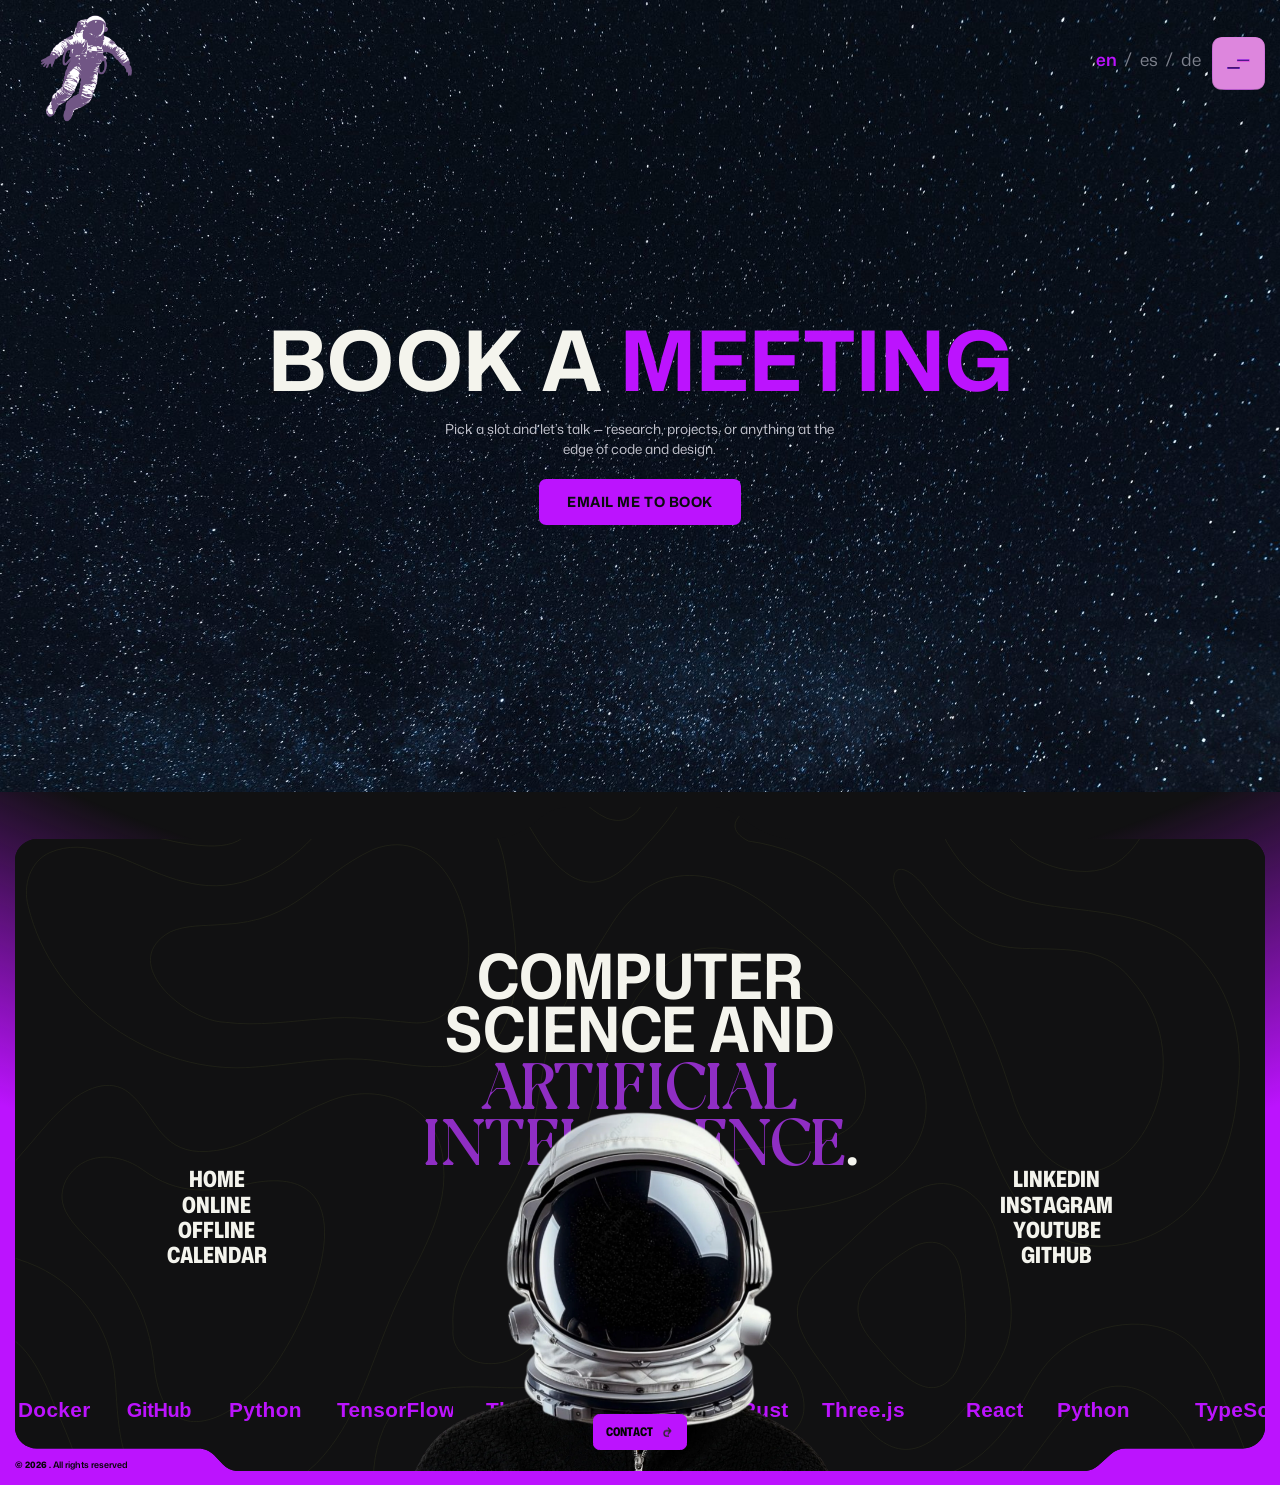
==== commit 6a803652: "Translate the parts the node matcher could not reach Three separate reasons text stayed English on t" ====
--- a/calendar/index.html
+++ b/calendar/index.html
@@ -55,7 +55,7 @@
 <style>  
   .w-webflow-badge { display: none !important; }
   .transition-w {	display: flex; }
-</style><link href="../custom/custom.css?v=20260909a" rel="stylesheet"/></head><body data-edit="true"><div class="css-main"><div class="css-root w-embed"><style>
+</style><link href="../custom/custom.css?v=20260910bj" rel="stylesheet"/></head><body data-edit="true"><div class="css-main"><div class="css-root w-embed"><style>
 
   :root {
     /* Other variables */
@@ -1133,7 +1133,7 @@
 </svg></div></a><a data-taxi-ignore data-anim="text-hover" href="../online" class="nav-menu-link-w w-inline-block"><div split-text="chars" class="text-nav-link">Projects</div><div class="nav-menu-link-current-svg w-embed"><svg width="100%" height="100%" viewBox="0 0 412 26" fill="none" xmlns="http://www.w3.org/2000/svg">
   <path d="M0 2h73.539c5.858 0 11.47 2.35 15.58 6.525l8.565 8.7a21.863 21.863 0 0 0 15.58 6.525h72.678c6.045 0 11.82-2.503 15.954-6.914l6.485-6.922A21.865 21.865 0 0 1 224.336 3h76.752a21.864 21.864 0 0 1 16.806 7.88l4.362 5.24A21.864 21.864 0 0 0 339.063 24H412" 
         stroke="currentColor" stroke-width="3.28"/>
-</svg></div></a><a data-taxi-ignore data-anim="text-hover" href="../#journey" class="nav-menu-link-w w-inline-block"><div split-text="chars" class="text-nav-link">Experience</div><div class="nav-menu-link-current-svg w-embed"><svg width="100%" height="100%" viewBox="0 0 412 26" fill="none" xmlns="http://www.w3.org/2000/svg">
+</svg></div></a><a data-taxi-ignore data-anim="text-hover" href="../off-track#journey" class="nav-menu-link-w w-inline-block"><div split-text="chars" class="text-nav-link">Experience</div><div class="nav-menu-link-current-svg w-embed"><svg width="100%" height="100%" viewBox="0 0 412 26" fill="none" xmlns="http://www.w3.org/2000/svg">
   <path d="M0 2h73.539c5.858 0 11.47 2.35 15.58 6.525l8.565 8.7a21.863 21.863 0 0 0 15.58 6.525h72.678c6.045 0 11.82-2.503 15.954-6.914l6.485-6.922A21.865 21.865 0 0 1 224.336 3h76.752a21.864 21.864 0 0 1 16.806 7.88l4.362 5.24A21.864 21.864 0 0 0 339.063 24H412" 
         stroke="currentColor" stroke-width="3.28"/>
 </svg></div></a><a data-taxi-ignore data-anim="text-hover" href="../off-track" class="nav-menu-link-w display-none w-inline-block"><div split-text="chars" class="text-nav-link">Offline</div><div class="nav-menu-link-current-svg w-embed"><svg width="100%" height="100%" viewBox="0 0 412 26" fill="none" xmlns="http://www.w3.org/2000/svg">
@@ -1888,4 +1888,4 @@
 
 
 </script>
-<div class="stars-overlay"></div><link rel="stylesheet" href="../ui/ui.css?v=20260910bf"/><script src="../ui/i18n.js?v=20260910bf" defer></script></body></html>+<div class="stars-overlay"></div><link rel="stylesheet" href="../ui/ui.css?v=20260910bj"/><script src="../ui/i18n.js?v=20260910bj" defer></script></body></html>
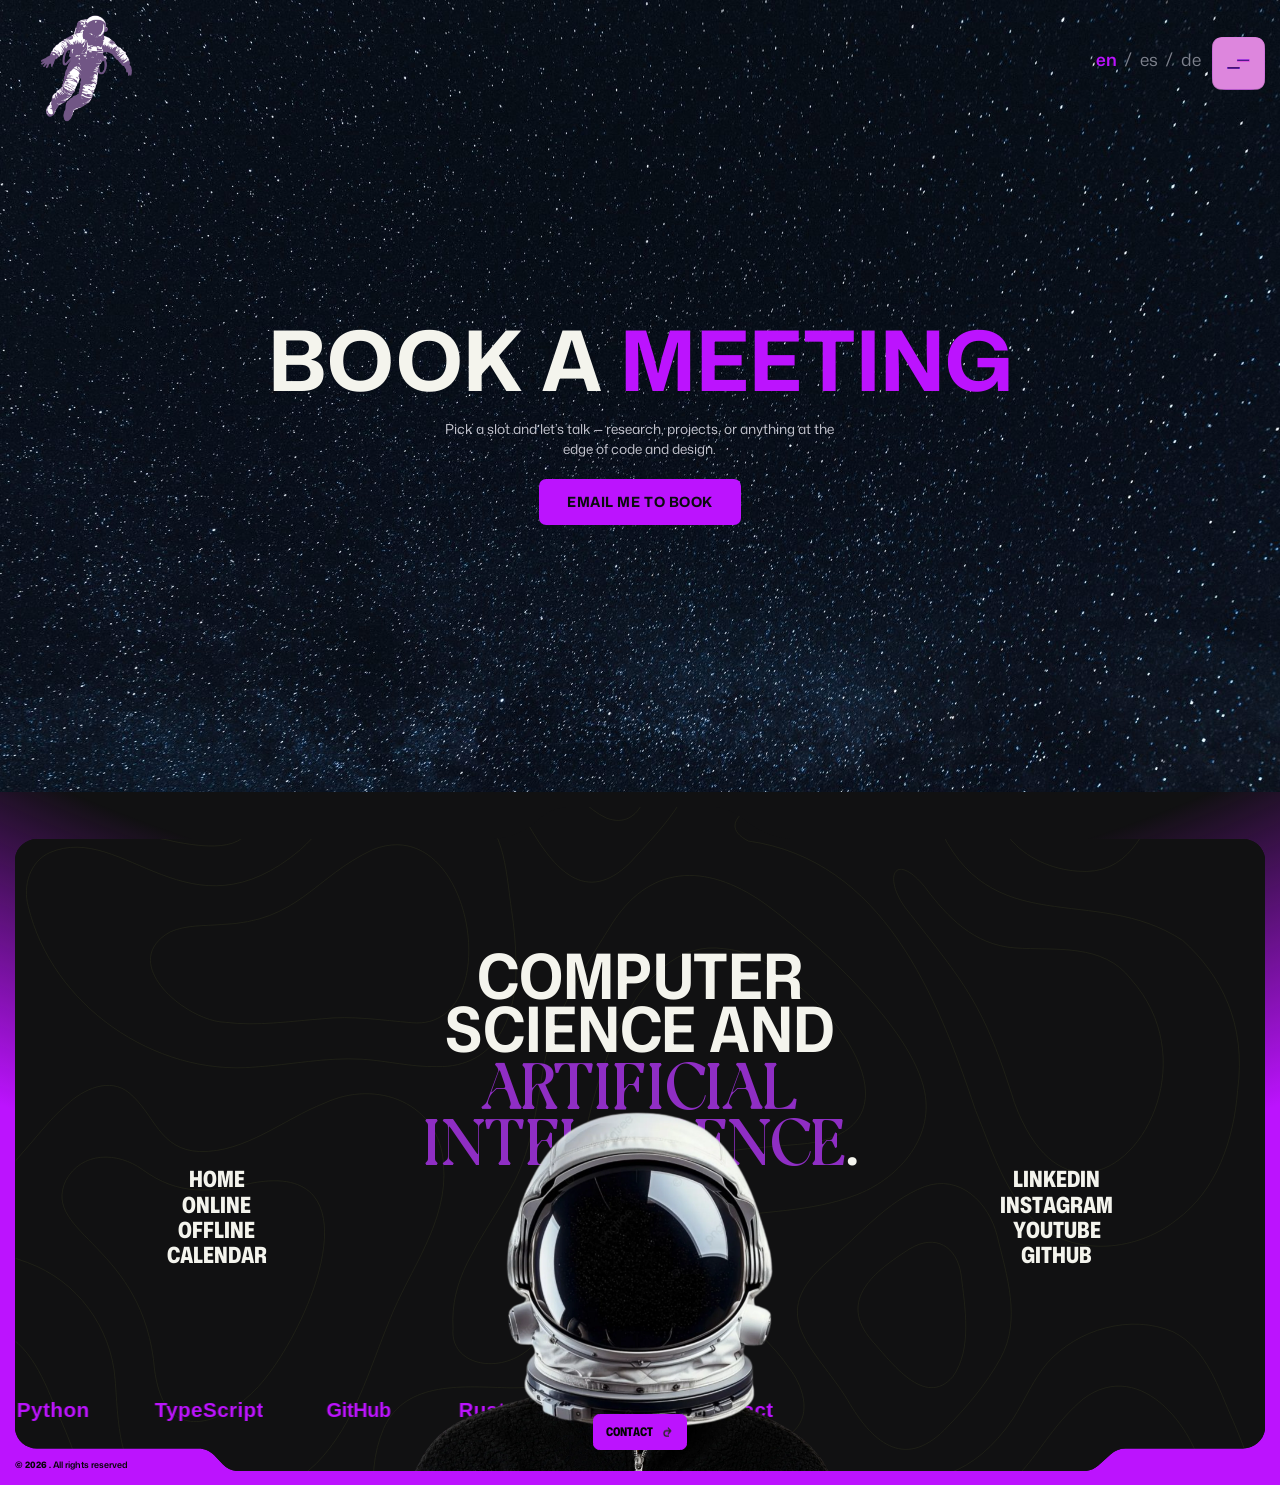
==== commit 6ffd841a: "Rebuild the experience hero around what a recruiter reads Three problems, all in the first screen.  " ====
--- a/calendar/index.html
+++ b/calendar/index.html
@@ -55,7 +55,7 @@
 <style>  
   .w-webflow-badge { display: none !important; }
   .transition-w {	display: flex; }
-</style><link href="../custom/custom.css?v=20260910bj" rel="stylesheet"/></head><body data-edit="true"><div class="css-main"><div class="css-root w-embed"><style>
+</style><link href="../custom/custom.css?v=20260910bv" rel="stylesheet"/></head><body data-edit="true"><div class="css-main"><div class="css-root w-embed"><style>
 
   :root {
     /* Other variables */
@@ -1888,4 +1888,4 @@
 
 
 </script>
-<div class="stars-overlay"></div><link rel="stylesheet" href="../ui/ui.css?v=20260910bj"/><script src="../ui/i18n.js?v=20260910bj" defer></script></body></html>+<div class="stars-overlay"></div><link rel="stylesheet" href="../ui/ui.css?v=20260910bv"/><script src="../ui/i18n.js?v=20260910bv" defer></script></body></html>
--- a/custom/custom.css
+++ b/custom/custom.css
@@ -109,7 +109,9 @@
 .taxi-w.off-track .off-t-hero-img, .taxi-w.off-track .hero-img-layer { display: none !important; } /* the JS photo-flip widget paints layers over the heading */
 .taxi-w.off-track .off-t-hero-sub-para-w { margin-top: -3.5rem; } /* pull the paragraph up to its heading */
 .taxi-w.off-track .off-t-hero-sub-para-mw { grid-area: 1 / 1 / 2 / 2 !important; max-width: 26rem; } /* align under the heading instead of dangling mid-page */
-.taxi-w.off-track .s.is-on-track-home { height: 88vh !important; min-height: 0 !important; } /* trim the hero band */
+.taxi-w.off-track .s.is-on-track-home { height: auto !important; min-height: 0 !important; }
+/* was 88vh, which was right when a photo marquee filled the band. With the
+   photos gone it held ~220px of empty starfield above JOURNEY. */
 .taxi-w.off-track .text-impact-lg-mona strong, .taxi-w.off-track .text-impact-lg-mona strong .char { color: #BC13FE !important; }
 .taxi-w.off-track .high-line-reveal { display: none !important; } /* the stuck purple wipe bars */
 /* footer logo marquee: wordmark SVGs are #BC13FE directly — no filter, exact brand purple */
@@ -126,12 +128,15 @@
 .callout-rive-w { background: url(astronaut.png) center / contain no-repeat !important; }
 .base-helmet-rive canvas, .base-helmet-rive svg { visibility: hidden !important; }
 .base-helmet-rive { background: url(astronaut.png) center / contain no-repeat !important; }
-/* off-track hero: intro copy centered directly under the OFFLINE title */
-.taxi-w.off-track .off-t-hero-stats-grid.grid-main { display: block; max-width: 42rem; margin: 2.5rem auto 0; text-align: center; }
+/* off-track hero: intro copy in a left-aligned column under the EXPERIENCE
+   title. It was centred under a full-bleed title, which left it floating in
+   the middle of the page with its own description indented into a different
+   column again. Sharing a left edge with the title reads as one block. */
+.taxi-w.off-track .off-t-hero-stats-grid.grid-main { display: block; max-width: 42rem; margin: 2.5rem 0 0; text-align: left; }
 .taxi-w.off-track .off-t-hero-stats-layout { display: block; }
-.taxi-w.off-track .off-t-hero-stats-layout .eyebrow-w { justify-content: center; }
-.taxi-w.off-track .off-t-hero-sub-para-w.grid-main { display: block; max-width: 34rem; margin: 1.25rem auto 0; text-align: center; }
-.taxi-w.off-track .off-t-hero-sub-para-mw { max-width: 34rem; margin: 0 auto; }
+.taxi-w.off-track .off-t-hero-stats-layout .eyebrow-w { justify-content: flex-start; }
+.taxi-w.off-track .off-t-hero-sub-para-w.grid-main { display: block; max-width: 34rem; margin: 1.25rem 0 0; text-align: left; }
+.taxi-w.off-track .off-t-hero-sub-para-mw { max-width: 34rem; margin: 0; }
 /* off-track track: show the Madrid winter-walks photo uncropped; contain beats the frame's fixed height */
 .taxi-w.off-track .horizontal-item-img-w.is-offt6 img[src*="hb-madrid"] { object-fit: contain; object-position: center; }
 /* home: trim the hero track's empty scroll runway - the pinned scene only fills the top, the rest was dead starfield before ON/OFFLINE arrives */
@@ -169,7 +174,9 @@
 @keyframes am-marquee-slide { from { transform: translateX(0); } to { transform: translateX(-100%); } }
 
 /* Experience globe section */
-.s.am-exp { position: relative; padding: 4rem 0 1.5rem; }
+/* scroll-margin so an arrival at #journey from another page clears the fixed
+   bar instead of starting underneath it */
+.s.am-exp { position: relative; padding: 4rem 0 1.5rem; scroll-margin-top: 96px; }
 .c.am-exp { max-width: 72rem; margin: 0 auto; padding: 0 2rem; }
 .am-exp-head { display: flex; align-items: end; justify-content: space-between;
   gap: 2rem; flex-wrap: wrap; margin-bottom: 2.5rem; }
@@ -284,3 +291,99 @@
 @media (max-width: 767px) {
   .edge-filter-label { min-width: 100%; }
 }
+
+/* ---------------------------------------------------------------------------
+   The off-track page is the experience page now: education, roles and stack
+   for a recruiter, not the personal-life gallery it started as. Her template's
+   photo sections are hidden here rather than deleted, so the markup, the rive
+   canvases and the scroll machinery the bundle expects all stay intact.
+   --------------------------------------------------------------------------- */
+.taxi-w.off-track .s.is-horizontal-track,
+.taxi-w.off-track .s.am-quote,
+.taxi-w.off-track .s.is-callout-socials,
+.taxi-w.off-track .marquee-offest-w,
+.taxi-w.off-track .off-t-hero-scroll-w,
+.taxi-w.off-track .off-t-hero-media-w { display: none !important; }
+
+/* CV blocks. Same translucent card as the journey timeline, so the three
+   sections below the globe read as one set. */
+.s.am-cv { position: relative; padding: 3.5rem 0 1rem; scroll-margin-top: 96px; }
+.am-cv-list, .am-cv-skills { list-style: none; margin: 0; padding: 0;
+  display: flex; flex-direction: column; gap: 1.15rem; }
+.am-cv-item, .am-cv-skill { border: 1px solid rgba(245,240,232,0.18);
+  background: rgba(245,240,232,0.09); backdrop-filter: blur(4px);
+  border-radius: 14px; padding: 1.1rem 1.35rem; position: relative;
+  transition: background 0.25s ease, border-color 0.25s ease; }
+.am-cv-item:hover, .am-cv-skill:hover { background: rgba(245,240,232,0.14);
+  border-color: rgba(191,64,255,0.75); }
+
+.am-cv-top { display: flex; align-items: baseline; justify-content: space-between;
+  gap: 1rem; flex-wrap: wrap; }
+.am-cv-role { color: #f5f0e8; font-weight: 700; font-size: 1.05rem; letter-spacing: 0.03em; }
+.am-cv-when { color: #bf40ff; font-weight: 700; font-size: 0.78rem;
+  letter-spacing: 0.12em; text-transform: uppercase; white-space: nowrap; }
+.am-cv-org { color: #d9d3e6; font-size: 0.95rem; margin-top: 0.15rem; }
+.am-cv-place { color: #9c95b3; font-size: 0.82rem; letter-spacing: 0.04em; margin-top: 0.1rem; }
+
+.am-cv-points { list-style: none; margin: 0.75rem 0 0; padding: 0;
+  display: flex; flex-direction: column; gap: 0.4rem; }
+.am-cv-points li { color: #cfc8e0; font-size: 0.92rem; line-height: 1.45;
+  padding-left: 1.35rem; position: relative; }
+.am-cv-points li::before { content: '✦'; position: absolute; left: 0; top: 0.05rem;
+  color: #bf40ff; font-size: 0.85rem; line-height: 1.5; }
+
+.am-cv-skill { display: grid; grid-template-columns: minmax(0, 15rem) minmax(0, 1fr);
+  gap: 0.4rem 1.5rem; align-items: baseline; }
+.am-cv-skill-label { color: #f5f0e8; font-weight: 700; font-size: 0.8rem;
+  letter-spacing: 0.12em; text-transform: uppercase; }
+.am-cv-skill-items { color: #cfc8e0; font-size: 0.92rem; line-height: 1.6; }
+@media (max-width: 820px) { .am-cv-skill { grid-template-columns: 1fr; } }
+
+/* EXPERIENCE is ten characters where OFFLINE was seven, so the word ran past
+   both edges of the viewport.
+
+   The template sizes this in rem against a viewport-relative root and then
+   steps it down again at its own breakpoints, so a fixed rem override fights
+   those steps and lands larger than the template at narrow widths. Sizing
+   straight off the viewport fits the word at every width instead, and the two
+   spans keep the 1.04 ratio between them that gives the two-tone split its
+   proportions. */
+.taxi-w.off-track .text-on-t-hero-heading { font-size: 9.6vw; }
+.taxi-w.off-track .text-on-t-hero-heading-mona.margin { font-size: 10vw; }
+
+/* Experience hero layout.
+
+   The template built this hero around a photo marquee and an image slot. With
+   both gone the grid still reserved their height, leaving ~230px of empty
+   starfield above JOURNEY, and the copy stayed in a centred 640px column that
+   floated under a full-bleed title with the description indented into a
+   different column again.
+
+   It is one left-aligned column now, sharing its left edge with the title, and
+   every fixed height is released so the section ends where the words do. */
+.taxi-w.off-track .c.is-on-track-home { height: auto; min-height: 0; padding-bottom: 4rem; }
+.taxi-w.off-track .off-t-hero-title-layout { height: auto; padding-bottom: 0; }
+
+.taxi-w.off-track .off-t-hero-stats-w { display: block; width: 100%; height: auto; }
+
+/* the template's signature flourish is not hers, and with the photos gone it
+   was the only thing left between the heading and its own description */
+.taxi-w.off-track .off-track-hero-signature-rive { display: none !important; }
+
+
+/* The hero read as one enormous word and then a thin purple serif over a
+   starfield, which is the least legible thing on the site. A recruiter's first
+   screen should answer where she studies, what she is doing now and whether
+   she is available, so the lead is three short facts at one readable weight and
+   the two organisations are the only colour in it. */
+.taxi-w.off-track .am-accent { color: #d9a8ff; font-family: inherit; }
+
+/* the leftover template stat sat in near-black over the starfield and read as a
+   smudge; the graduating year is in the eyebrow now */
+.taxi-w.off-track .off-t-hero-info-grid { display: none !important; }
+
+/* the lead needs room to break on its own sentences rather than mid-clause */
+.taxi-w.off-track .off-t-hero-stats-grid.grid-main { max-width: 64rem; }
+.taxi-w.off-track .on-t-hero-stats-para-w { max-width: 64rem; }
+.taxi-w.off-track .off-t-hero-sub-para-w.grid-main,
+.taxi-w.off-track .off-t-hero-sub-para-mw { max-width: 52rem; }
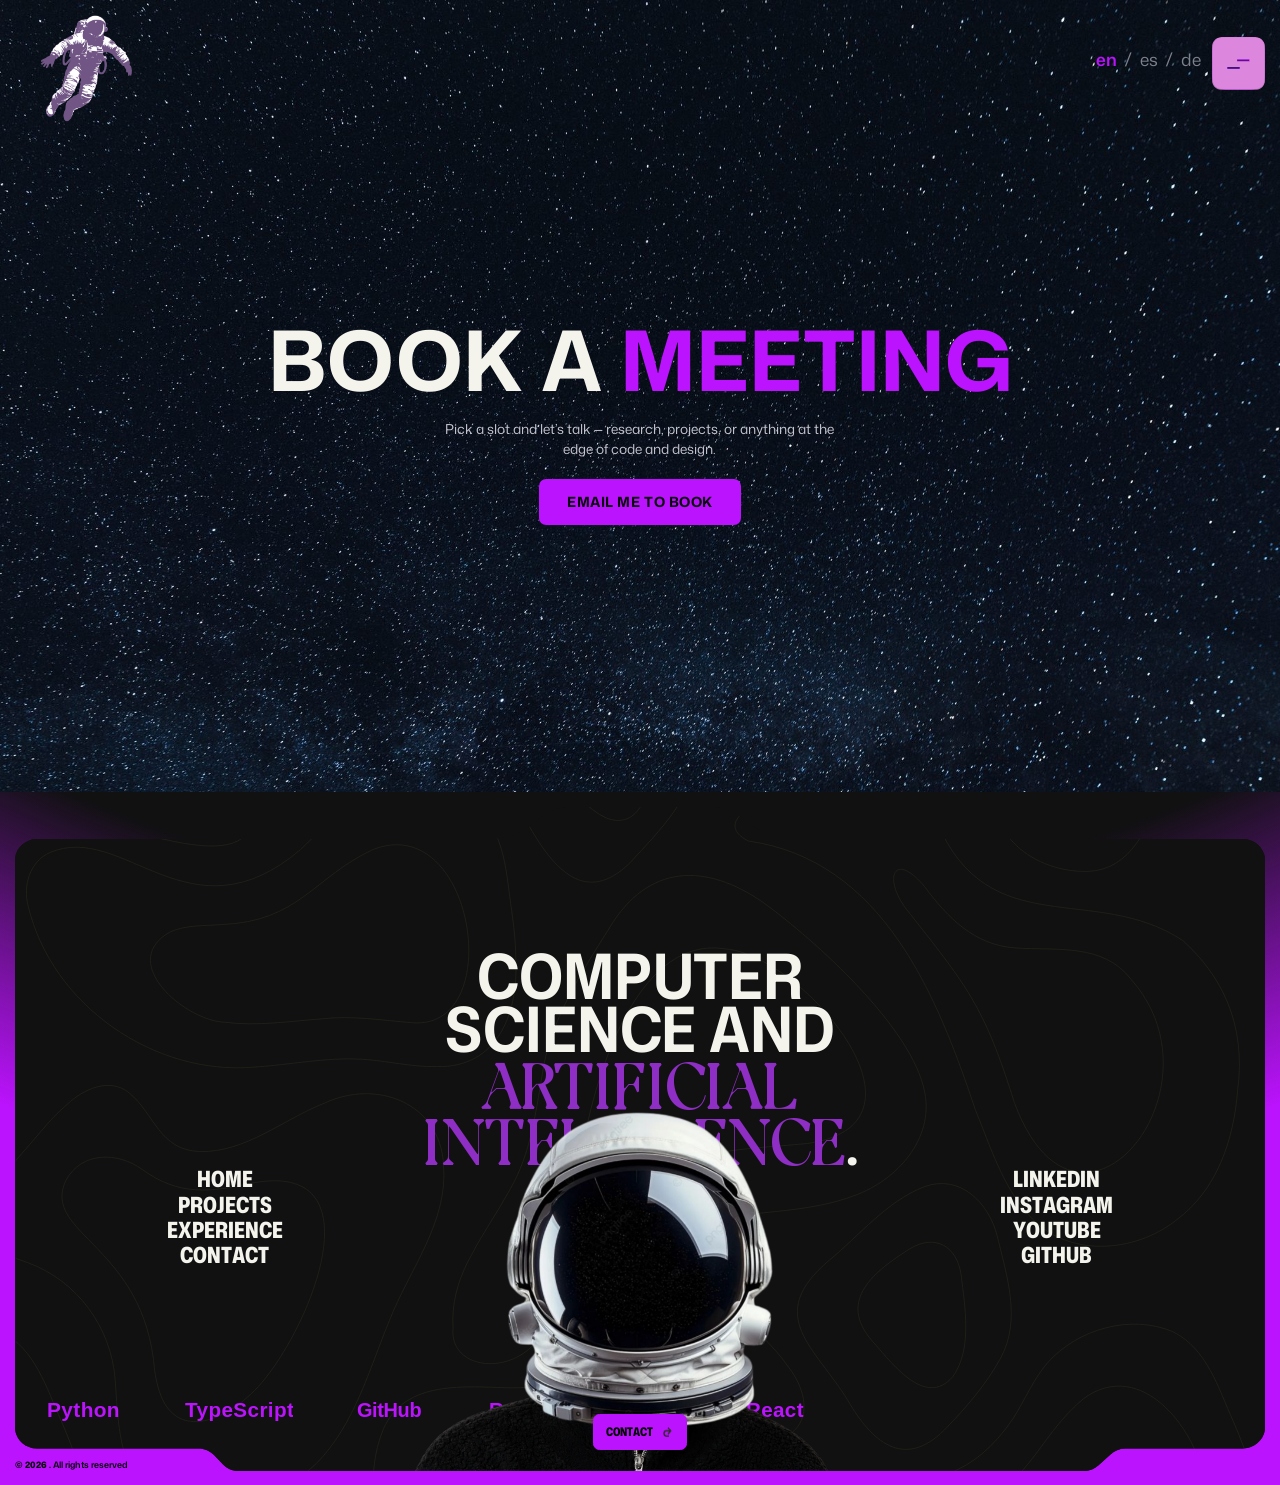
==== commit 1a9c0faf: "Footer and menu: one navigation, and Contact goes to the contact details The footer still carried th" ====
--- a/calendar/index.html
+++ b/calendar/index.html
@@ -55,7 +55,7 @@
 <style>  
   .w-webflow-badge { display: none !important; }
   .transition-w {	display: flex; }
-</style><link href="../custom/custom.css?v=20260910bv" rel="stylesheet"/></head><body data-edit="true"><div class="css-main"><div class="css-root w-embed"><style>
+</style><link href="../custom/custom.css?v=20260910bw" rel="stylesheet"/></head><body data-edit="true"><div class="css-main"><div class="css-root w-embed"><style>
 
   :root {
     /* Other variables */
@@ -1133,13 +1133,10 @@
 </svg></div></a><a data-taxi-ignore data-anim="text-hover" href="../online" class="nav-menu-link-w w-inline-block"><div split-text="chars" class="text-nav-link">Projects</div><div class="nav-menu-link-current-svg w-embed"><svg width="100%" height="100%" viewBox="0 0 412 26" fill="none" xmlns="http://www.w3.org/2000/svg">
   <path d="M0 2h73.539c5.858 0 11.47 2.35 15.58 6.525l8.565 8.7a21.863 21.863 0 0 0 15.58 6.525h72.678c6.045 0 11.82-2.503 15.954-6.914l6.485-6.922A21.865 21.865 0 0 1 224.336 3h76.752a21.864 21.864 0 0 1 16.806 7.88l4.362 5.24A21.864 21.864 0 0 0 339.063 24H412" 
         stroke="currentColor" stroke-width="3.28"/>
-</svg></div></a><a data-taxi-ignore data-anim="text-hover" href="../off-track#journey" class="nav-menu-link-w w-inline-block"><div split-text="chars" class="text-nav-link">Experience</div><div class="nav-menu-link-current-svg w-embed"><svg width="100%" height="100%" viewBox="0 0 412 26" fill="none" xmlns="http://www.w3.org/2000/svg">
+</svg></div></a><a data-taxi-ignore data-anim="text-hover" href="../off-track" class="nav-menu-link-w w-inline-block"><div split-text="chars" class="text-nav-link">Experience</div><div class="nav-menu-link-current-svg w-embed"><svg width="100%" height="100%" viewBox="0 0 412 26" fill="none" xmlns="http://www.w3.org/2000/svg">
   <path d="M0 2h73.539c5.858 0 11.47 2.35 15.58 6.525l8.565 8.7a21.863 21.863 0 0 0 15.58 6.525h72.678c6.045 0 11.82-2.503 15.954-6.914l6.485-6.922A21.865 21.865 0 0 1 224.336 3h76.752a21.864 21.864 0 0 1 16.806 7.88l4.362 5.24A21.864 21.864 0 0 0 339.063 24H412" 
         stroke="currentColor" stroke-width="3.28"/>
-</svg></div></a><a data-taxi-ignore data-anim="text-hover" href="../off-track" class="nav-menu-link-w display-none w-inline-block"><div split-text="chars" class="text-nav-link">Offline</div><div class="nav-menu-link-current-svg w-embed"><svg width="100%" height="100%" viewBox="0 0 412 26" fill="none" xmlns="http://www.w3.org/2000/svg">
-  <path d="M0 2h73.539c5.858 0 11.47 2.35 15.58 6.525l8.565 8.7a21.863 21.863 0 0 0 15.58 6.525h72.678c6.045 0 11.82-2.503 15.954-6.914l6.485-6.922A21.865 21.865 0 0 1 224.336 3h76.752a21.864 21.864 0 0 1 16.806 7.88l4.362 5.24A21.864 21.864 0 0 0 339.063 24H412" 
-        stroke="currentColor" stroke-width="3"/>
-</svg></div></a><a data-taxi-ignore data-anim="text-hover" href="mailto:amontana.ieu2023@student.ie.edu" aria-current="page" class="nav-menu-link-w w-inline-block w--current"><div split-text="chars" class="text-nav-link">Contact</div><div class="nav-menu-link-current-svg w-embed"><svg width="100%" height="100%" viewBox="0 0 412 26" fill="none" xmlns="http://www.w3.org/2000/svg">
+</svg></div></a><a data-taxi-ignore data-anim="text-hover" href="#contact" aria-current="page" class="nav-menu-link-w w-inline-block w--current"><div split-text="chars" class="text-nav-link">Contact</div><div class="nav-menu-link-current-svg w-embed"><svg width="100%" height="100%" viewBox="0 0 412 26" fill="none" xmlns="http://www.w3.org/2000/svg">
   <path d="M0 2h73.539c5.858 0 11.47 2.35 15.58 6.525l8.565 8.7a21.863 21.863 0 0 0 15.58 6.525h72.678c6.045 0 11.82-2.503 15.954-6.914l6.485-6.922A21.865 21.865 0 0 1 224.336 3h76.752a21.864 21.864 0 0 1 16.806 7.88l4.362 5.24A21.864 21.864 0 0 0 339.063 24H412" 
         stroke="currentColor" stroke-width="3.28"/>
 </svg></div></a></div><div class="nav-helmet-rive-w"><div class="base-helmet-rive-w"><div data-rive-placeholder="" class="base-helmet-rive w-embed"><svg id="Layer_1" xmlns="http://www.w3.org/2000/svg" version="1.1" viewBox="0 0 97 50.1">
@@ -1849,7 +1846,7 @@
         data-rive-fit="contain"  
         data-rive-scrolltrigger="true"
         >
-</canvas></div></div><div class="on-t-countdown-digits-item"><div data-countdown-digit="day" class="text-on-t-large-number">00</div><div class="text-on-t-large-number unit">D</div></div><div class="on-t-countdown-digits-item"><div data-countdown-digit="hour" class="text-on-t-large-number">00</div><div class="text-on-t-large-number unit">h</div></div><div class="on-t-countdown-digits-item"><div data-countdown-digit="min" class="text-on-t-large-number">00</div><div class="text-on-t-large-number unit">m</div></div><div class="on-t-countdown-digits-item"><div data-countdown-digit="sec" class="text-on-t-large-number seconds">00</div><div class="text-on-t-large-number unit">s</div></div></div></div></div></section><section data-footer-theme="black" data-nav-theme-target="light" class="s is-footer"><div class="spacer _14rem"></div><div class="c is-footer"><div class="footer-layout-w"><div data-nav-theme-target="light" class="footer-layout-clip"><div class="footer-inner-layout"><div class="footer-links-w"><div class="footer-links-col"><div class="footer-links-layout"><a data-taxi-ignore data-anim="text-hover" href="../" class="text-link-w w-inline-block"><div class="text-clip-w"><div data-anim-high="right, lime" split-text="lines,chars" class="btn-text is-footer">Home</div></div></a><a data-taxi-ignore data-anim="text-hover" href="../online" class="text-link-w w-inline-block"><div class="text-clip-w"><div data-anim-high="right, lime" split-text="lines,chars" class="btn-text is-footer">Online</div></div></a><a data-taxi-ignore data-anim="text-hover" href="../off-track" class="text-link-w w-inline-block"><div class="text-clip-w"><div data-anim-high="right, lime" split-text="lines,chars" class="btn-text is-footer">Offline</div></div></a><a data-taxi-ignore data-anim="text-hover" href="../partnerships" class="text-link-w display-none w-inline-block"><div class="text-clip-w"><div data-anim-high="right, lime" split-text="lines,chars" class="btn-text is-footer">Partnerships</div></div></a><a data-taxi-ignore data-anim="text-hover" href="../calendar" aria-current="page" class="text-link-w w-inline-block w--current"><div class="text-clip-w"><div data-anim-high="right, lime" split-text="lines,chars" class="btn-text is-footer">Calendar</div></div></a></div><a data-anim="text-hover" href="https://andreaisabelmontana.github.io/Arte-De-La-Montana/" target="_blank" class="text-link-w c-lime w-inline-block"><div class="text-clip-w"><div data-anim-high="right, dark-green-tint-1" split-text="lines,chars" class="btn-text is-nav">GALLERY</div></div></a></div><div class="footer-links-col"><div class="footer-links-layout"><a data-anim="text-hover" href="http://www.linkedin.com/in/andrea-isabel-montana" target="_blank" class="text-link-w w-inline-block"><div class="text-clip-w"><div data-anim-high="right, lime" split-text="lines,chars" class="btn-text is-footer">LinkedIn</div></div></a><a data-anim="text-hover" href="https://www.instagram.com/artedelamontana/" target="_blank" class="text-link-w w-inline-block"><div class="text-clip-w"><div data-anim-high="right, lime" split-text="lines,chars" class="btn-text is-footer">Instagram</div></div></a><a data-anim="text-hover" href="https://www.youtube.com/@AndreaIsabelMonta%C3%B1a" target="_blank" class="text-link-w w-inline-block"><div class="text-clip-w"><div data-anim-high="right, lime" split-text="lines,chars" class="btn-text is-footer">Youtube</div></div></a><a data-anim="text-hover" href="https://github.com/andreaisabelmontana" target="_blank" class="text-link-w w-inline-block"><div class="text-clip-w"><div data-anim-high="right, lime" split-text="lines,chars" class="btn-text is-footer">GitHub</div></div></a></div><a data-signup-trigger="" data-anim="text-hover" href="#" class="text-link-w c-lime is-hidden w-inline-block"><div class="text-clip-w"><div data-anim-high="right, dark-green-tint-1" split-text="lines,chars" class="btn-text is-nav">Sign Up</div></div></a></div></div><div class="footer-statement-w"><div class="footer-statement-layout"><div class="footer-rive-w"><img src="../assets/cdn.prod.website-files.com/67b5a02dc5d338960b17a7e9/67d443bc774ddcd37b3d8d4d_ln4-footer-rive-placeholder.svg" loading="lazy" data-rive-placeholder="" alt="" class="image is-footer-rive"/><div class="marquee-gl-rive-w w-embed"><canvas data-rive-object
+</canvas></div></div><div class="on-t-countdown-digits-item"><div data-countdown-digit="day" class="text-on-t-large-number">00</div><div class="text-on-t-large-number unit">D</div></div><div class="on-t-countdown-digits-item"><div data-countdown-digit="hour" class="text-on-t-large-number">00</div><div class="text-on-t-large-number unit">h</div></div><div class="on-t-countdown-digits-item"><div data-countdown-digit="min" class="text-on-t-large-number">00</div><div class="text-on-t-large-number unit">m</div></div><div class="on-t-countdown-digits-item"><div data-countdown-digit="sec" class="text-on-t-large-number seconds">00</div><div class="text-on-t-large-number unit">s</div></div></div></div></div></section><section id="contact" data-footer-theme="black" data-nav-theme-target="light" class="s is-footer"><div class="spacer _14rem"></div><div class="c is-footer"><div class="footer-layout-w"><div data-nav-theme-target="light" class="footer-layout-clip"><div class="footer-inner-layout"><div class="footer-links-w"><div class="footer-links-col"><div class="footer-links-layout"><a data-taxi-ignore data-anim="text-hover" href="../" class="text-link-w w-inline-block"><div class="text-clip-w"><div data-anim-high="right, lime" split-text="lines,chars" class="btn-text is-footer">Home</div></div></a><a data-taxi-ignore data-anim="text-hover" href="../online" class="text-link-w w-inline-block"><div class="text-clip-w"><div data-anim-high="right, lime" split-text="lines,chars" class="btn-text is-footer">Projects</div></div></a><a data-taxi-ignore data-anim="text-hover" href="../off-track" class="text-link-w w-inline-block"><div class="text-clip-w"><div data-anim-high="right, lime" split-text="lines,chars" class="btn-text is-footer">Experience</div></div></a><a data-taxi-ignore data-anim="text-hover" href="#contact" aria-current="page" class="text-link-w w-inline-block w--current"><div class="text-clip-w"><div data-anim-high="right, lime" split-text="lines,chars" class="btn-text is-footer">Contact</div></div></a></div><a data-anim="text-hover" href="https://andreaisabelmontana.github.io/Arte-De-La-Montana/" target="_blank" class="text-link-w c-lime w-inline-block"><div class="text-clip-w"><div data-anim-high="right, dark-green-tint-1" split-text="lines,chars" class="btn-text is-nav">GALLERY</div></div></a></div><div class="footer-links-col"><div class="footer-links-layout"><a data-anim="text-hover" href="http://www.linkedin.com/in/andrea-isabel-montana" target="_blank" class="text-link-w w-inline-block"><div class="text-clip-w"><div data-anim-high="right, lime" split-text="lines,chars" class="btn-text is-footer">LinkedIn</div></div></a><a data-anim="text-hover" href="https://www.instagram.com/artedelamontana/" target="_blank" class="text-link-w w-inline-block"><div class="text-clip-w"><div data-anim-high="right, lime" split-text="lines,chars" class="btn-text is-footer">Instagram</div></div></a><a data-anim="text-hover" href="https://www.youtube.com/@AndreaIsabelMonta%C3%B1a" target="_blank" class="text-link-w w-inline-block"><div class="text-clip-w"><div data-anim-high="right, lime" split-text="lines,chars" class="btn-text is-footer">Youtube</div></div></a><a data-anim="text-hover" href="https://github.com/andreaisabelmontana" target="_blank" class="text-link-w w-inline-block"><div class="text-clip-w"><div data-anim-high="right, lime" split-text="lines,chars" class="btn-text is-footer">GitHub</div></div></a></div><a data-signup-trigger="" data-anim="text-hover" href="#" class="text-link-w c-lime is-hidden w-inline-block"><div class="text-clip-w"><div data-anim-high="right, dark-green-tint-1" split-text="lines,chars" class="btn-text is-nav">Sign Up</div></div></a></div></div><div class="footer-statement-w"><div class="footer-statement-layout"><div class="footer-rive-w"><img src="../assets/cdn.prod.website-files.com/67b5a02dc5d338960b17a7e9/67d443bc774ddcd37b3d8d4d_ln4-footer-rive-placeholder.svg" loading="lazy" data-rive-placeholder="" alt="" class="image is-footer-rive"/><div class="marquee-gl-rive-w w-embed"><canvas data-rive-object
         data-rive-file="signature"
         data-rive-artboard="signature"
         data-rive-state-machine="signature_play" 
@@ -1888,4 +1885,4 @@
 
 
 </script>
-<div class="stars-overlay"></div><link rel="stylesheet" href="../ui/ui.css?v=20260910bv"/><script src="../ui/i18n.js?v=20260910bv" defer></script></body></html>+<div class="stars-overlay"></div><link rel="stylesheet" href="../ui/ui.css?v=20260910bw"/><script src="../ui/i18n.js?v=20260910bw" defer></script></body></html>
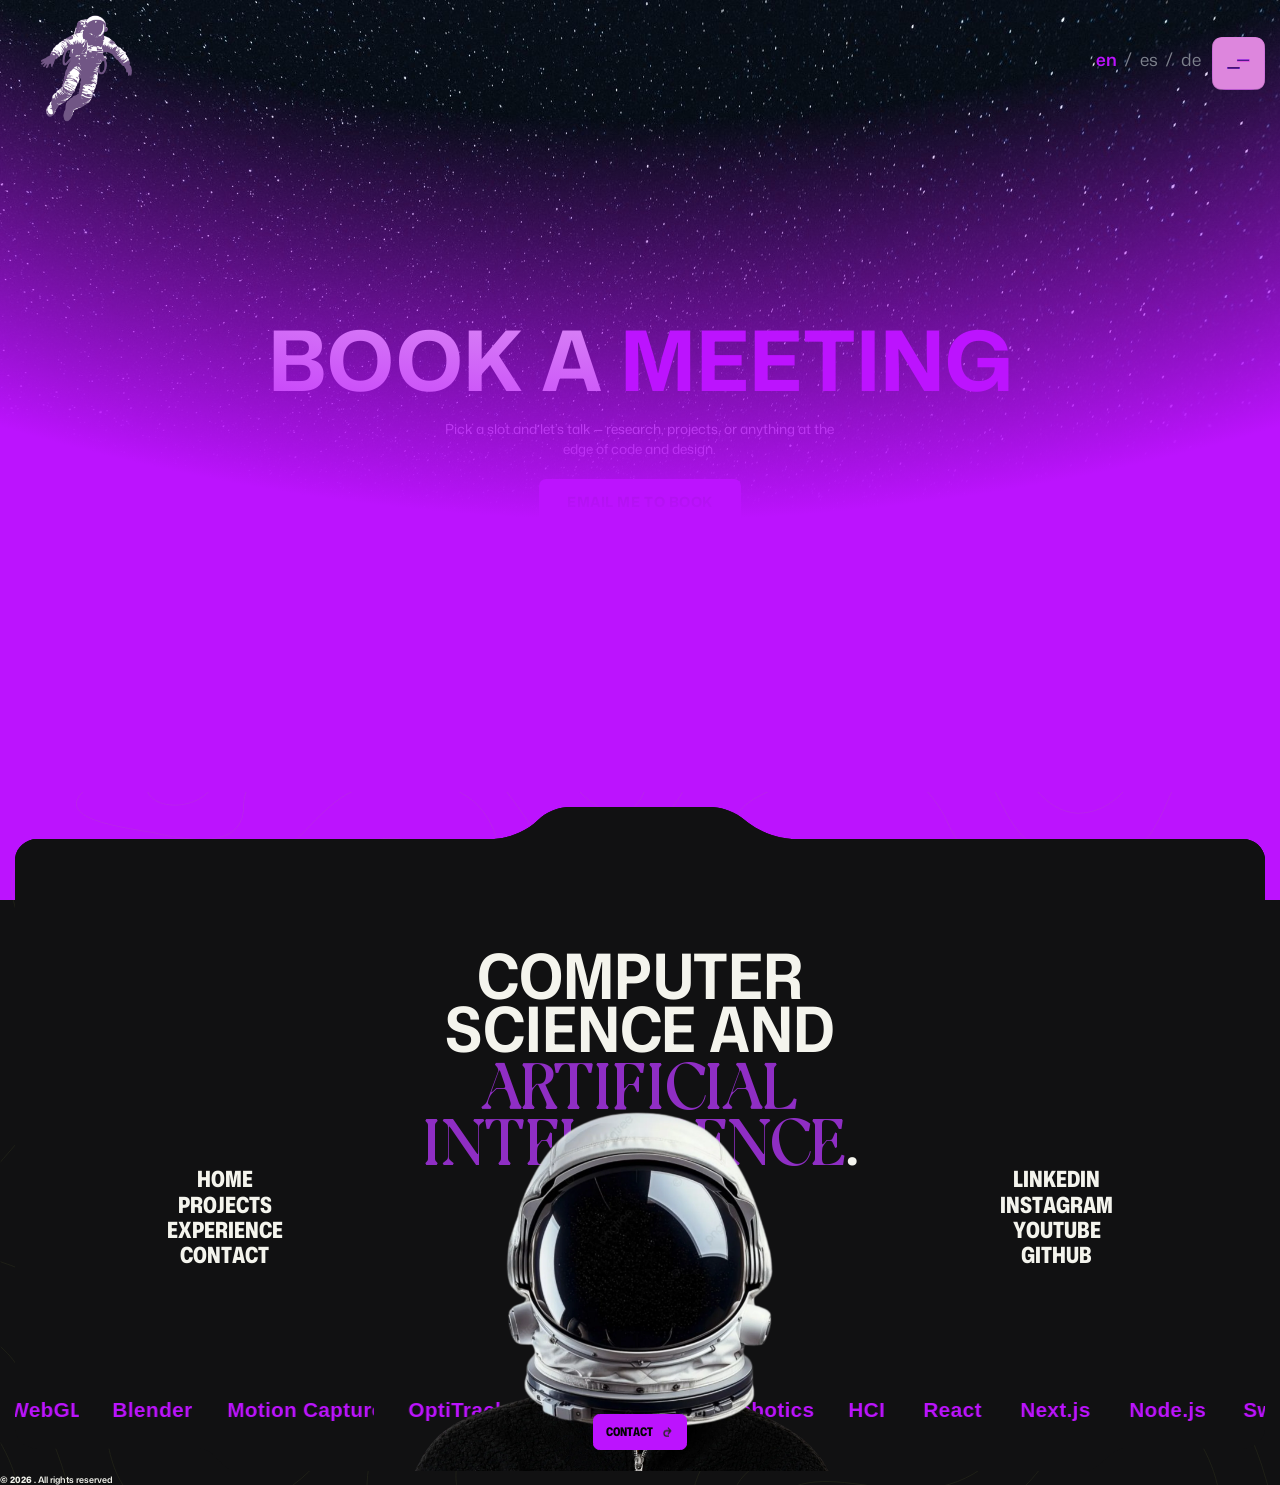
==== commit 5515d5e9: "Contact page, skills marquee, and a guard for stale scroll triggers Contact is its own page now, at " ====
--- a/calendar/index.html
+++ b/calendar/index.html
@@ -1,4 +1,4 @@
-<!DOCTYPE html><!-- Last Published: Wed May 06 2026 14:43:07 GMT+0000 (Coordinated Universal Time) --><html data-wf-domain=".com" data-wf-page="67e2bcd0a9be8c0045fd5b3f" data-wf-site="67b5a02dc5d338960b17a7e9" lang="en"><head><script>window.__SITE_ROOT=(function(){var p=location.pathname,m=p.match(/^(.*?)\/(?:calendar|online|on-track|off-track|legal)(?:\/|$)/);return m?m[1]:p.replace(/\/(?:index\.html)?$/,'');})();</script><meta name="robots" content="noindex"/><meta charset="utf-8"/><link href="https://cdn.prod.website-files.com" rel="preconnect"/><title>TO THE EDGE</title><meta content="Calendar section of TO THE EDGE, the personal site and CS portfolio of Andrea Montana." name="description"/><meta content="TO THE EDGE" property="og:title"/><meta content="Calendar section of TO THE EDGE, the personal site and CS portfolio of Andrea Montana." property="og:description"/><meta content="" property="og:image"/><meta content="TO THE EDGE" name="twitter:title"/><meta content="Calendar section of TO THE EDGE, the personal site and CS portfolio of Andrea Montana." name="twitter:description"/><meta content="" name="twitter:image"/><meta property="og:type" content="website"/><meta content="summary_large_image" name="twitter:card"/><meta content="width=device-width, initial-scale=1" name="viewport"/><link href="../assets/cdn.prod.website-files.com/67b5a02dc5d338960b17a7e9/css/site.shared.043b62fef.css" rel="stylesheet" type="text/css"/><script type="text/javascript">!function(o,c){var n=c.documentElement,t=" w-mod-";n.className+=t+"js",("ontouchstart"in o||o.DocumentTouch&&c instanceof DocumentTouch)&&(n.className+=t+"touch")}(window,document);</script><link href="../assets/cdn.prod.website-files.com/67b5a02dc5d338960b17a7e9/67b5a0969616f526f020ec0e_ln-favicon.png" rel="shortcut icon" type="image/x-icon"/><link href="../assets/cdn.prod.website-files.com/67b5a02dc5d338960b17a7e9/67b5a098cbef46b41e40dfd2_ln-webclip.png" rel="apple-touch-icon"/><script>(function(w,i,g){w[g]=w[g]||[];if(typeof w[g].push=='function')w[g].push.apply(w[g],Array.isArray(i)?i:[i]);})(window,['G-P8L2KTXDN0'],'google_tags_first_party');</script><script type="text/javascript">window.dataLayer = window.dataLayer || [];function gtag(){dataLayer.push(arguments);}gtag('set', 'developer_id.dZGVlNj', true);gtag('set', 'developer_id.dYWYxNW', true);gtag('js', new Date());gtag('config', 'G-P8L2KTXDN0');</script><meta name="viewport" content="width=device-width,initial-scale=1,minimum-scale=1,maximum-scale=5">
+<!DOCTYPE html><!-- Last Published: Wed May 06 2026 14:43:07 GMT+0000 (Coordinated Universal Time) --><html data-wf-domain=".com" data-wf-page="67e2bcd0a9be8c0045fd5b3f" data-wf-site="67b5a02dc5d338960b17a7e9" lang="en"><head><script>window.__SITE_ROOT=(function(){var p=location.pathname,m=p.match(/^(.*?)\/(?:calendar|contact|online|on-track|off-track|legal)(?:\/|$)/);return m?m[1]:p.replace(/\/(?:index\.html)?$/,'');})();</script><meta name="robots" content="noindex"/><meta charset="utf-8"/><link href="https://cdn.prod.website-files.com" rel="preconnect"/><title>TO THE EDGE</title><meta content="Calendar section of TO THE EDGE, the personal site and CS portfolio of Andrea Montana." name="description"/><meta content="TO THE EDGE" property="og:title"/><meta content="Calendar section of TO THE EDGE, the personal site and CS portfolio of Andrea Montana." property="og:description"/><meta content="" property="og:image"/><meta content="TO THE EDGE" name="twitter:title"/><meta content="Calendar section of TO THE EDGE, the personal site and CS portfolio of Andrea Montana." name="twitter:description"/><meta content="" name="twitter:image"/><meta property="og:type" content="website"/><meta content="summary_large_image" name="twitter:card"/><meta content="width=device-width, initial-scale=1" name="viewport"/><link href="../assets/cdn.prod.website-files.com/67b5a02dc5d338960b17a7e9/css/site.shared.043b62fef.css" rel="stylesheet" type="text/css"/><script type="text/javascript">!function(o,c){var n=c.documentElement,t=" w-mod-";n.className+=t+"js",("ontouchstart"in o||o.DocumentTouch&&c instanceof DocumentTouch)&&(n.className+=t+"touch")}(window,document);</script><link href="../assets/cdn.prod.website-files.com/67b5a02dc5d338960b17a7e9/67b5a0969616f526f020ec0e_ln-favicon.png" rel="shortcut icon" type="image/x-icon"/><link href="../assets/cdn.prod.website-files.com/67b5a02dc5d338960b17a7e9/67b5a098cbef46b41e40dfd2_ln-webclip.png" rel="apple-touch-icon"/><script>(function(w,i,g){w[g]=w[g]||[];if(typeof w[g].push=='function')w[g].push.apply(w[g],Array.isArray(i)?i:[i]);})(window,['G-P8L2KTXDN0'],'google_tags_first_party');</script><script type="text/javascript">window.dataLayer = window.dataLayer || [];function gtag(){dataLayer.push(arguments);}gtag('set', 'developer_id.dZGVlNj', true);gtag('set', 'developer_id.dYWYxNW', true);gtag('js', new Date());gtag('config', 'G-P8L2KTXDN0');</script><meta name="viewport" content="width=device-width,initial-scale=1,minimum-scale=1,maximum-scale=5">
 
 <!-- pre's -->
 <link rel="preconnect" href="https://cdn.prod.website-files.com" crossorigin>
@@ -55,7 +55,7 @@
 <style>  
   .w-webflow-badge { display: none !important; }
   .transition-w {	display: flex; }
-</style><link href="../custom/custom.css?v=20260910bw" rel="stylesheet"/></head><body data-edit="true"><div class="css-main"><div class="css-root w-embed"><style>
+</style><link href="../custom/custom.css?v=20260910bz" rel="stylesheet"/></head><body data-edit="true"><div class="css-main"><div class="css-root w-embed"><style>
 
   :root {
     /* Other variables */
@@ -1127,7 +1127,7 @@
         data-rive-state-machine="hamburger" 
         data-rive-fit="contain"  
         >
-</canvas></div></button></div><div class="page-ln4-pos"><a data-taxi-ignore Title="Go to home" href="../" class="nav-middle w-inline-block"><div class="page-ln4-svg w-embed"><canvas data-rive-ln4></canvas></div><div screen-reader="">Go to home</div></a></div></div><div data-nav-m="" class="nav-menu-w"><div class="nav-menu-inner c"><div class="nav-menu-grid"><div class="nav-menu-images-w"><div class="nav-menu-images-track"><div class="nav-menu-images-col"><div data-nav-img="1" class="nav-menu-img-w"><img src="../custom/menu-astronaut-eva.webp" loading="lazy" alt="" class="menu-img-top"/><div class="menu-img-blends-w"><div class="menu-img-blend-1"></div><div class="menu-img-blend-2"></div><div class="menu-img-blend-3"></div><img src="../custom/menu-astronaut-eva.webp" loading="lazy" alt="" class="menu-img-no-blend"/></div></div><div data-nav-img="3" class="nav-menu-img-w"><img src="../custom/off-fleece.webp" loading="lazy" alt="" class="menu-img-top"/><div class="menu-img-blends-w"><div class="menu-img-blend-1"></div><div class="menu-img-blend-2"></div><div class="menu-img-blend-3"></div><img src="../custom/off-fleece.webp" loading="lazy" alt="" class="menu-img-no-blend"/></div></div></div><div class="nav-menu-images-col"><div data-nav-img="2" class="nav-menu-img-w"><img src="../custom/helmet-person.webp" loading="lazy" alt="" class="menu-img-top"/><div class="menu-img-blends-w"><div class="menu-img-blend-1"></div><div class="menu-img-blend-2"></div><div class="menu-img-blend-3"></div><img src="../custom/helmet-person.webp" loading="lazy" alt="" class="menu-img-no-blend"/></div></div><div data-nav-img="5" class="nav-menu-img-w"><img src="../custom/menu-5-v2.webp" loading="lazy" alt="" class="menu-img-top"/><div class="menu-img-blends-w"><div class="menu-img-blend-1"></div><div class="menu-img-blend-2"></div><div class="menu-img-blend-3"></div><img src="../custom/menu-5-v2.webp" loading="lazy" alt="" class="menu-img-no-blend"/></div></div><div class="display-none"><div data-nav-img="4" class="nav-menu-img-w"><img src="../custom/menu-4-v2.webp" loading="lazy" alt="" class="menu-img-top"/><div class="menu-img-blends-w"><div class="menu-img-blend-1"></div><div class="menu-img-blend-2"></div><div class="menu-img-blend-3"></div><img src="../custom/menu-4-v2.webp" loading="lazy" alt="" class="menu-img-no-blend"/></div></div></div></div></div></div><div class="nav-menu-links-w"><div class="nav-menu-spacer"></div><div class="nav-menu-links-col"><div class="nav-menu-links-list"><a data-taxi-ignore data-anim="text-hover" href="../" class="nav-menu-link-w w-inline-block"><div split-text="chars" class="text-nav-link">Home</div><div class="nav-menu-link-current-svg w-embed"><svg width="100%" height="100%" viewBox="0 0 412 26" fill="none" xmlns="http://www.w3.org/2000/svg">
+</canvas></div></button></div><div class="page-ln4-pos"><a data-taxi-ignore Title="Go to home" href="../" class="nav-middle w-inline-block"><div class="page-ln4-svg w-embed"><canvas data-rive-ln4></canvas></div><div screen-reader="">Go to home</div></a></div></div><div data-nav-m="" class="nav-menu-w"><div class="nav-menu-inner c"><div class="nav-menu-grid"><div class="nav-menu-images-w"><div class="nav-menu-images-track"><div class="nav-menu-images-col"><div data-nav-img="1" class="nav-menu-img-w"><img src="../custom/menu-astronaut-eva.webp" loading="lazy" alt="" class="menu-img-top"/><div class="menu-img-blends-w"><div class="menu-img-blend-1"></div><div class="menu-img-blend-2"></div><div class="menu-img-blend-3"></div><img src="../custom/menu-astronaut-eva.webp" loading="lazy" alt="" class="menu-img-no-blend"/></div></div><div data-nav-img="3" class="nav-menu-img-w"><img src="../custom/off-fleece.webp" loading="lazy" alt="" class="menu-img-top"/><div class="menu-img-blends-w"><div class="menu-img-blend-1"></div><div class="menu-img-blend-2"></div><div class="menu-img-blend-3"></div><img src="../custom/off-fleece.webp" loading="lazy" alt="" class="menu-img-no-blend"/></div></div></div><div class="nav-menu-images-col"><div data-nav-img="2" class="nav-menu-img-w"><img src="../custom/helmet-person.webp" loading="lazy" alt="" class="menu-img-top"/><div class="menu-img-blends-w"><div class="menu-img-blend-1"></div><div class="menu-img-blend-2"></div><div class="menu-img-blend-3"></div><img src="../custom/helmet-person.webp" loading="lazy" alt="" class="menu-img-no-blend"/></div></div></div></div></div><div class="nav-menu-links-w"><div class="nav-menu-spacer"></div><div class="nav-menu-links-col"><div class="nav-menu-links-list"><a data-taxi-ignore data-anim="text-hover" href="../" class="nav-menu-link-w w-inline-block"><div split-text="chars" class="text-nav-link">Home</div><div class="nav-menu-link-current-svg w-embed"><svg width="100%" height="100%" viewBox="0 0 412 26" fill="none" xmlns="http://www.w3.org/2000/svg">
   <path d="M0 2h73.539c5.858 0 11.47 2.35 15.58 6.525l8.565 8.7a21.863 21.863 0 0 0 15.58 6.525h72.678c6.045 0 11.82-2.503 15.954-6.914l6.485-6.922A21.865 21.865 0 0 1 224.336 3h76.752a21.864 21.864 0 0 1 16.806 7.88l4.362 5.24A21.864 21.864 0 0 0 339.063 24H412" 
         stroke="currentColor" stroke-width="6"/>
 </svg></div></a><a data-taxi-ignore data-anim="text-hover" href="../online" class="nav-menu-link-w w-inline-block"><div split-text="chars" class="text-nav-link">Projects</div><div class="nav-menu-link-current-svg w-embed"><svg width="100%" height="100%" viewBox="0 0 412 26" fill="none" xmlns="http://www.w3.org/2000/svg">
@@ -1136,7 +1136,7 @@
 </svg></div></a><a data-taxi-ignore data-anim="text-hover" href="../off-track" class="nav-menu-link-w w-inline-block"><div split-text="chars" class="text-nav-link">Experience</div><div class="nav-menu-link-current-svg w-embed"><svg width="100%" height="100%" viewBox="0 0 412 26" fill="none" xmlns="http://www.w3.org/2000/svg">
   <path d="M0 2h73.539c5.858 0 11.47 2.35 15.58 6.525l8.565 8.7a21.863 21.863 0 0 0 15.58 6.525h72.678c6.045 0 11.82-2.503 15.954-6.914l6.485-6.922A21.865 21.865 0 0 1 224.336 3h76.752a21.864 21.864 0 0 1 16.806 7.88l4.362 5.24A21.864 21.864 0 0 0 339.063 24H412" 
         stroke="currentColor" stroke-width="3.28"/>
-</svg></div></a><a data-taxi-ignore data-anim="text-hover" href="#contact" aria-current="page" class="nav-menu-link-w w-inline-block w--current"><div split-text="chars" class="text-nav-link">Contact</div><div class="nav-menu-link-current-svg w-embed"><svg width="100%" height="100%" viewBox="0 0 412 26" fill="none" xmlns="http://www.w3.org/2000/svg">
+</svg></div></a><a data-taxi-ignore data-anim="text-hover" href="../contact" aria-current="page" class="nav-menu-link-w w-inline-block w--current"><div split-text="chars" class="text-nav-link">Contact</div><div class="nav-menu-link-current-svg w-embed"><svg width="100%" height="100%" viewBox="0 0 412 26" fill="none" xmlns="http://www.w3.org/2000/svg">
   <path d="M0 2h73.539c5.858 0 11.47 2.35 15.58 6.525l8.565 8.7a21.863 21.863 0 0 0 15.58 6.525h72.678c6.045 0 11.82-2.503 15.954-6.914l6.485-6.922A21.865 21.865 0 0 1 224.336 3h76.752a21.864 21.864 0 0 1 16.806 7.88l4.362 5.24A21.864 21.864 0 0 0 339.063 24H412" 
         stroke="currentColor" stroke-width="3.28"/>
 </svg></div></a></div><div class="nav-helmet-rive-w"><div class="base-helmet-rive-w"><div data-rive-placeholder="" class="base-helmet-rive w-embed"><svg id="Layer_1" xmlns="http://www.w3.org/2000/svg" version="1.1" viewBox="0 0 97 50.1">
@@ -1846,7 +1846,7 @@
         data-rive-fit="contain"  
         data-rive-scrolltrigger="true"
         >
-</canvas></div></div><div class="on-t-countdown-digits-item"><div data-countdown-digit="day" class="text-on-t-large-number">00</div><div class="text-on-t-large-number unit">D</div></div><div class="on-t-countdown-digits-item"><div data-countdown-digit="hour" class="text-on-t-large-number">00</div><div class="text-on-t-large-number unit">h</div></div><div class="on-t-countdown-digits-item"><div data-countdown-digit="min" class="text-on-t-large-number">00</div><div class="text-on-t-large-number unit">m</div></div><div class="on-t-countdown-digits-item"><div data-countdown-digit="sec" class="text-on-t-large-number seconds">00</div><div class="text-on-t-large-number unit">s</div></div></div></div></div></section><section id="contact" data-footer-theme="black" data-nav-theme-target="light" class="s is-footer"><div class="spacer _14rem"></div><div class="c is-footer"><div class="footer-layout-w"><div data-nav-theme-target="light" class="footer-layout-clip"><div class="footer-inner-layout"><div class="footer-links-w"><div class="footer-links-col"><div class="footer-links-layout"><a data-taxi-ignore data-anim="text-hover" href="../" class="text-link-w w-inline-block"><div class="text-clip-w"><div data-anim-high="right, lime" split-text="lines,chars" class="btn-text is-footer">Home</div></div></a><a data-taxi-ignore data-anim="text-hover" href="../online" class="text-link-w w-inline-block"><div class="text-clip-w"><div data-anim-high="right, lime" split-text="lines,chars" class="btn-text is-footer">Projects</div></div></a><a data-taxi-ignore data-anim="text-hover" href="../off-track" class="text-link-w w-inline-block"><div class="text-clip-w"><div data-anim-high="right, lime" split-text="lines,chars" class="btn-text is-footer">Experience</div></div></a><a data-taxi-ignore data-anim="text-hover" href="#contact" aria-current="page" class="text-link-w w-inline-block w--current"><div class="text-clip-w"><div data-anim-high="right, lime" split-text="lines,chars" class="btn-text is-footer">Contact</div></div></a></div><a data-anim="text-hover" href="https://andreaisabelmontana.github.io/Arte-De-La-Montana/" target="_blank" class="text-link-w c-lime w-inline-block"><div class="text-clip-w"><div data-anim-high="right, dark-green-tint-1" split-text="lines,chars" class="btn-text is-nav">GALLERY</div></div></a></div><div class="footer-links-col"><div class="footer-links-layout"><a data-anim="text-hover" href="http://www.linkedin.com/in/andrea-isabel-montana" target="_blank" class="text-link-w w-inline-block"><div class="text-clip-w"><div data-anim-high="right, lime" split-text="lines,chars" class="btn-text is-footer">LinkedIn</div></div></a><a data-anim="text-hover" href="https://www.instagram.com/artedelamontana/" target="_blank" class="text-link-w w-inline-block"><div class="text-clip-w"><div data-anim-high="right, lime" split-text="lines,chars" class="btn-text is-footer">Instagram</div></div></a><a data-anim="text-hover" href="https://www.youtube.com/@AndreaIsabelMonta%C3%B1a" target="_blank" class="text-link-w w-inline-block"><div class="text-clip-w"><div data-anim-high="right, lime" split-text="lines,chars" class="btn-text is-footer">Youtube</div></div></a><a data-anim="text-hover" href="https://github.com/andreaisabelmontana" target="_blank" class="text-link-w w-inline-block"><div class="text-clip-w"><div data-anim-high="right, lime" split-text="lines,chars" class="btn-text is-footer">GitHub</div></div></a></div><a data-signup-trigger="" data-anim="text-hover" href="#" class="text-link-w c-lime is-hidden w-inline-block"><div class="text-clip-w"><div data-anim-high="right, dark-green-tint-1" split-text="lines,chars" class="btn-text is-nav">Sign Up</div></div></a></div></div><div class="footer-statement-w"><div class="footer-statement-layout"><div class="footer-rive-w"><img src="../assets/cdn.prod.website-files.com/67b5a02dc5d338960b17a7e9/67d443bc774ddcd37b3d8d4d_ln4-footer-rive-placeholder.svg" loading="lazy" data-rive-placeholder="" alt="" class="image is-footer-rive"/><div class="marquee-gl-rive-w w-embed"><canvas data-rive-object
+</canvas></div></div><div class="on-t-countdown-digits-item"><div data-countdown-digit="day" class="text-on-t-large-number">00</div><div class="text-on-t-large-number unit">D</div></div><div class="on-t-countdown-digits-item"><div data-countdown-digit="hour" class="text-on-t-large-number">00</div><div class="text-on-t-large-number unit">h</div></div><div class="on-t-countdown-digits-item"><div data-countdown-digit="min" class="text-on-t-large-number">00</div><div class="text-on-t-large-number unit">m</div></div><div class="on-t-countdown-digits-item"><div data-countdown-digit="sec" class="text-on-t-large-number seconds">00</div><div class="text-on-t-large-number unit">s</div></div></div></div></div></section><section id="contact" data-footer-theme="black" data-nav-theme-target="light" class="s is-footer"><div class="spacer _14rem"></div><div class="c is-footer"><div class="footer-layout-w"><div data-nav-theme-target="light" class="footer-layout-clip"><div class="footer-inner-layout"><div class="footer-links-w"><div class="footer-links-col"><div class="footer-links-layout"><a data-taxi-ignore data-anim="text-hover" href="../" class="text-link-w w-inline-block"><div class="text-clip-w"><div data-anim-high="right, lime" split-text="lines,chars" class="btn-text is-footer">Home</div></div></a><a data-taxi-ignore data-anim="text-hover" href="../online" class="text-link-w w-inline-block"><div class="text-clip-w"><div data-anim-high="right, lime" split-text="lines,chars" class="btn-text is-footer">Projects</div></div></a><a data-taxi-ignore data-anim="text-hover" href="../off-track" class="text-link-w w-inline-block"><div class="text-clip-w"><div data-anim-high="right, lime" split-text="lines,chars" class="btn-text is-footer">Experience</div></div></a><a data-taxi-ignore data-anim="text-hover" href="../contact" aria-current="page" class="text-link-w w-inline-block w--current"><div class="text-clip-w"><div data-anim-high="right, lime" split-text="lines,chars" class="btn-text is-footer">Contact</div></div></a></div><a data-anim="text-hover" href="https://andreaisabelmontana.github.io/Arte-De-La-Montana/" target="_blank" class="text-link-w c-lime w-inline-block"><div class="text-clip-w"><div data-anim-high="right, dark-green-tint-1" split-text="lines,chars" class="btn-text is-nav">GALLERY</div></div></a></div><div class="footer-links-col"><div class="footer-links-layout"><a data-anim="text-hover" href="http://www.linkedin.com/in/andrea-isabel-montana" target="_blank" class="text-link-w w-inline-block"><div class="text-clip-w"><div data-anim-high="right, lime" split-text="lines,chars" class="btn-text is-footer">LinkedIn</div></div></a><a data-anim="text-hover" href="https://www.instagram.com/artedelamontana/" target="_blank" class="text-link-w w-inline-block"><div class="text-clip-w"><div data-anim-high="right, lime" split-text="lines,chars" class="btn-text is-footer">Instagram</div></div></a><a data-anim="text-hover" href="https://www.youtube.com/@AndreaIsabelMonta%C3%B1a" target="_blank" class="text-link-w w-inline-block"><div class="text-clip-w"><div data-anim-high="right, lime" split-text="lines,chars" class="btn-text is-footer">Youtube</div></div></a><a data-anim="text-hover" href="https://github.com/andreaisabelmontana" target="_blank" class="text-link-w w-inline-block"><div class="text-clip-w"><div data-anim-high="right, lime" split-text="lines,chars" class="btn-text is-footer">GitHub</div></div></a></div><a data-signup-trigger="" data-anim="text-hover" href="#" class="text-link-w c-lime is-hidden w-inline-block"><div class="text-clip-w"><div data-anim-high="right, dark-green-tint-1" split-text="lines,chars" class="btn-text is-nav">Sign Up</div></div></a></div></div><div class="footer-statement-w"><div class="footer-statement-layout"><div class="footer-rive-w"><img src="../assets/cdn.prod.website-files.com/67b5a02dc5d338960b17a7e9/67d443bc774ddcd37b3d8d4d_ln4-footer-rive-placeholder.svg" loading="lazy" data-rive-placeholder="" alt="" class="image is-footer-rive"/><div class="marquee-gl-rive-w w-embed"><canvas data-rive-object
         data-rive-file="signature"
         data-rive-artboard="signature"
         data-rive-state-machine="signature_play" 
@@ -1863,7 +1863,7 @@
         data-rive-hover="false"
         data-rive-fit="contain"  
         >
-</canvas></div></div></div></a></div></div></div><div aria-hidden="true" class="footer-marquee"><div data-marquee-duplicate="3" data-marquee-scroll-direction-target="" data-marquee-direction="left" data-marquee-status="normal" data-marquee-speed="30" data-marquee-scroll-speed="5" class="marquee-adv-row"><div data-marquee-scroll-target="" class="marquee-adv-scroll"><div data-marquee-collection-target="" class="marquee-adv-collection"><div class="marquee-adv-item"><div class="footer-marquee-item"><div class="footer-marquee-logo-w"><div class="footer-marquee-svg w-embed"><img src="../custom/logos/footer-docker.svg?v=p" loading="lazy" alt="" style="height:100%;width:auto"/></div></div><div class="footer-marquee-logo-w"><div class="footer-marquee-svg w-embed"><img src="../custom/logos/footer-github.svg?v=p" loading="lazy" alt="" style="height:100%;width:auto"/></div></div><div class="footer-marquee-logo-w"><div class="footer-marquee-svg w-embed"><img src="../custom/logos/footer-python.svg?v=p" loading="lazy" alt="" style="height:100%;width:auto"/></div></div><div class="footer-marquee-logo-w"><div class="footer-marquee-svg w-embed"><img src="../custom/logos/footer-tensorflow.svg?v=p" loading="lazy" alt="" style="height:100%;width:auto"/></div></div><div class="footer-marquee-logo-w"><div class="footer-marquee-svg w-embed"><img src="../custom/logos/footer-threejs.svg?v=p" loading="lazy" alt="" style="height:100%;width:auto"/></div></div><div class="footer-marquee-logo-w"><div class="footer-marquee-svg w-embed"><img src="../custom/logos/footer-typescript.svg?v=p" loading="lazy" alt="" style="height:100%;width:auto"/></div></div><div class="footer-marquee-logo-w"><div class="footer-marquee-svg w-embed"><img src="../custom/logos/footer-rust.svg?v=p" loading="lazy" alt="" style="height:100%;width:auto"/></div></div><div class="footer-marquee-logo-w"><img src="../custom/logos/footer-threejs.svg?v=p" loading="lazy" alt="" class="footer-marquee-svg"/><div class="marquee-spacer footer"></div></div><div class="footer-marquee-logo-w"><div class="footer-marquee-svg w-embed"><img src="../custom/logos/footer-react.svg?v=p" loading="lazy" alt="" style="height:100%;width:auto"/></div></div><div class="footer-marquee-logo-w"><img src="../custom/logos/footer-python.svg?v=p" loading="lazy" alt="" class="footer-marquee-svg"/><div class="marquee-spacer footer"></div></div><div class="footer-marquee-logo-w"><img src="../custom/logos/footer-typescript.svg?v=p" loading="lazy" alt="" class="footer-marquee-svg"/><div class="marquee-spacer footer"></div></div><div class="footer-marquee-logo-w"><img src="../custom/logos/footer-github.svg?v=p" loading="lazy" alt="" class="footer-marquee-svg"/><div class="marquee-spacer footer"></div></div><div class="footer-marquee-logo-w"><img src="../custom/logos/footer-rust.svg?v=p" loading="lazy" alt="" class="footer-marquee-svg"/><div class="marquee-spacer footer"></div></div><div class="footer-marquee-logo-w"><img src="../custom/logos/footer-pytorch.svg?v=p" loading="lazy" alt="" class="footer-marquee-svg"/><div class="marquee-spacer footer"></div></div><div class="footer-marquee-logo-w"><img src="../custom/logos/footer-react.svg?v=p" loading="lazy" alt="" class="footer-marquee-svg"/><div class="marquee-spacer footer"></div></div></div></div></div></div></div></div><div class="footer-bg-pattern-w"><img src="../assets/cdn.prod.website-files.com/67b5a02dc5d338960b17a7e9/67dbeba158707fa1cd5e5e45_blobs_footer_1.svg" loading="lazy" alt="" class="image"/></div></div></div><div class="footer-legal-links-w"><div class="footer-legal-links-col"><div class="text-title-small-label"><span class="text-title-small-label bold">© 2026 .</span> All rights reserved</div></div><div class="footer-legal-links-col"></div></div></div></div><div class="footer-bg-gradient"></div></section></div><div class="gl-wrap on-track w-embed"><!--
+</canvas></div></div></div></a></div></div></div><div aria-hidden="true" class="footer-marquee"><div data-marquee-duplicate="3" data-marquee-scroll-direction-target="" data-marquee-direction="left" data-marquee-status="normal" data-marquee-speed="30" data-marquee-scroll-speed="5" class="marquee-adv-row"><div data-marquee-scroll-target="" class="marquee-adv-scroll"><div data-marquee-collection-target="" class="marquee-adv-collection"><div class="marquee-adv-item"><div class="footer-marquee-item"><div class="footer-marquee-logo-w"><div class="footer-marquee-svg w-embed"><img src="../custom/logos/kw-python.svg?v=kw2" loading="lazy" alt="Python" style="height:100%;width:auto"/></div></div><div class="footer-marquee-logo-w"><div class="footer-marquee-svg w-embed"><img src="../custom/logos/kw-cpp.svg?v=kw2" loading="lazy" alt="C++" style="height:100%;width:auto"/></div></div><div class="footer-marquee-logo-w"><div class="footer-marquee-svg w-embed"><img src="../custom/logos/kw-c-lang.svg?v=kw2" loading="lazy" alt="C" style="height:100%;width:auto"/></div></div><div class="footer-marquee-logo-w"><div class="footer-marquee-svg w-embed"><img src="../custom/logos/kw-java.svg?v=kw2" loading="lazy" alt="Java" style="height:100%;width:auto"/></div></div><div class="footer-marquee-logo-w"><div class="footer-marquee-svg w-embed"><img src="../custom/logos/kw-csharp.svg?v=kw2" loading="lazy" alt="C#" style="height:100%;width:auto"/></div></div><div class="footer-marquee-logo-w"><div class="footer-marquee-svg w-embed"><img src="../custom/logos/kw-swift.svg?v=kw2" loading="lazy" alt="Swift" style="height:100%;width:auto"/></div></div><div class="footer-marquee-logo-w"><div class="footer-marquee-svg w-embed"><img src="../custom/logos/kw-javascript.svg?v=kw2" loading="lazy" alt="JavaScript" style="height:100%;width:auto"/></div></div><div class="footer-marquee-logo-w"><div class="footer-marquee-svg w-embed"><img src="../custom/logos/kw-typescript.svg?v=kw2" loading="lazy" alt="TypeScript" style="height:100%;width:auto"/></div></div><div class="footer-marquee-logo-w"><div class="footer-marquee-svg w-embed"><img src="../custom/logos/kw-sql.svg?v=kw2" loading="lazy" alt="SQL" style="height:100%;width:auto"/></div></div><div class="footer-marquee-logo-w"><div class="footer-marquee-svg w-embed"><img src="../custom/logos/kw-data-structures.svg?v=kw2" loading="lazy" alt="Data Structures" style="height:100%;width:auto"/></div></div><div class="footer-marquee-logo-w"><div class="footer-marquee-svg w-embed"><img src="../custom/logos/kw-algorithms.svg?v=kw2" loading="lazy" alt="Algorithms" style="height:100%;width:auto"/></div></div><div class="footer-marquee-logo-w"><div class="footer-marquee-svg w-embed"><img src="../custom/logos/kw-machine-learning.svg?v=kw2" loading="lazy" alt="Machine Learning" style="height:100%;width:auto"/></div></div><div class="footer-marquee-logo-w"><div class="footer-marquee-svg w-embed"><img src="../custom/logos/kw-computer-vision.svg?v=kw2" loading="lazy" alt="Computer Vision" style="height:100%;width:auto"/></div></div><div class="footer-marquee-logo-w"><div class="footer-marquee-svg w-embed"><img src="../custom/logos/kw-nlp.svg?v=kw2" loading="lazy" alt="NLP" style="height:100%;width:auto"/></div></div><div class="footer-marquee-logo-w"><div class="footer-marquee-svg w-embed"><img src="../custom/logos/kw-reinforcement-learning.svg?v=kw2" loading="lazy" alt="Reinforcement Learning" style="height:100%;width:auto"/></div></div><div class="footer-marquee-logo-w"><div class="footer-marquee-svg w-embed"><img src="../custom/logos/kw-tensorflow.svg?v=kw2" loading="lazy" alt="TensorFlow" style="height:100%;width:auto"/></div></div><div class="footer-marquee-logo-w"><div class="footer-marquee-svg w-embed"><img src="../custom/logos/kw-generative-ai.svg?v=kw2" loading="lazy" alt="Generative AI" style="height:100%;width:auto"/></div></div><div class="footer-marquee-logo-w"><div class="footer-marquee-svg w-embed"><img src="../custom/logos/kw-agentic-ai.svg?v=kw2" loading="lazy" alt="Agentic AI" style="height:100%;width:auto"/></div></div><div class="footer-marquee-logo-w"><div class="footer-marquee-svg w-embed"><img src="../custom/logos/kw-prompt-engineering.svg?v=kw2" loading="lazy" alt="Prompt Engineering" style="height:100%;width:auto"/></div></div><div class="footer-marquee-logo-w"><div class="footer-marquee-svg w-embed"><img src="../custom/logos/kw-unreal-engine.svg?v=kw2" loading="lazy" alt="Unreal Engine" style="height:100%;width:auto"/></div></div><div class="footer-marquee-logo-w"><div class="footer-marquee-svg w-embed"><img src="../custom/logos/kw-unity.svg?v=kw2" loading="lazy" alt="Unity" style="height:100%;width:auto"/></div></div><div class="footer-marquee-logo-w"><div class="footer-marquee-svg w-embed"><img src="../custom/logos/kw-three-js.svg?v=kw2" loading="lazy" alt="Three.js" style="height:100%;width:auto"/></div></div><div class="footer-marquee-logo-w"><div class="footer-marquee-svg w-embed"><img src="../custom/logos/kw-webgl.svg?v=kw2" loading="lazy" alt="WebGL" style="height:100%;width:auto"/></div></div><div class="footer-marquee-logo-w"><div class="footer-marquee-svg w-embed"><img src="../custom/logos/kw-blender.svg?v=kw2" loading="lazy" alt="Blender" style="height:100%;width:auto"/></div></div><div class="footer-marquee-logo-w"><div class="footer-marquee-svg w-embed"><img src="../custom/logos/kw-motion-capture.svg?v=kw2" loading="lazy" alt="Motion Capture" style="height:100%;width:auto"/></div></div><div class="footer-marquee-logo-w"><div class="footer-marquee-svg w-embed"><img src="../custom/logos/kw-optitrack.svg?v=kw2" loading="lazy" alt="OptiTrack" style="height:100%;width:auto"/></div></div><div class="footer-marquee-logo-w"><div class="footer-marquee-svg w-embed"><img src="../custom/logos/kw-touchdesigner.svg?v=kw2" loading="lazy" alt="TouchDesigner" style="height:100%;width:auto"/></div></div><div class="footer-marquee-logo-w"><div class="footer-marquee-svg w-embed"><img src="../custom/logos/kw-robotics.svg?v=kw2" loading="lazy" alt="Robotics" style="height:100%;width:auto"/></div></div><div class="footer-marquee-logo-w"><div class="footer-marquee-svg w-embed"><img src="../custom/logos/kw-hci.svg?v=kw2" loading="lazy" alt="HCI" style="height:100%;width:auto"/></div></div><div class="footer-marquee-logo-w"><div class="footer-marquee-svg w-embed"><img src="../custom/logos/kw-react.svg?v=kw2" loading="lazy" alt="React" style="height:100%;width:auto"/></div></div><div class="footer-marquee-logo-w"><div class="footer-marquee-svg w-embed"><img src="../custom/logos/kw-next-js.svg?v=kw2" loading="lazy" alt="Next.js" style="height:100%;width:auto"/></div></div><div class="footer-marquee-logo-w"><div class="footer-marquee-svg w-embed"><img src="../custom/logos/kw-node-js.svg?v=kw2" loading="lazy" alt="Node.js" style="height:100%;width:auto"/></div></div><div class="footer-marquee-logo-w"><div class="footer-marquee-svg w-embed"><img src="../custom/logos/kw-swiftui.svg?v=kw2" loading="lazy" alt="SwiftUI" style="height:100%;width:auto"/></div></div><div class="footer-marquee-logo-w"><div class="footer-marquee-svg w-embed"><img src="../custom/logos/kw-tailwind.svg?v=kw2" loading="lazy" alt="Tailwind" style="height:100%;width:auto"/></div></div><div class="footer-marquee-logo-w"><div class="footer-marquee-svg w-embed"><img src="../custom/logos/kw-html-css.svg?v=kw2" loading="lazy" alt="HTML/CSS" style="height:100%;width:auto"/></div></div><div class="footer-marquee-logo-w"><div class="footer-marquee-svg w-embed"><img src="../custom/logos/kw-postgresql.svg?v=kw2" loading="lazy" alt="PostgreSQL" style="height:100%;width:auto"/></div></div><div class="footer-marquee-logo-w"><div class="footer-marquee-svg w-embed"><img src="../custom/logos/kw-mysql.svg?v=kw2" loading="lazy" alt="MySQL" style="height:100%;width:auto"/></div></div><div class="footer-marquee-logo-w"><div class="footer-marquee-svg w-embed"><img src="../custom/logos/kw-mongodb.svg?v=kw2" loading="lazy" alt="MongoDB" style="height:100%;width:auto"/></div></div><div class="footer-marquee-logo-w"><div class="footer-marquee-svg w-embed"><img src="../custom/logos/kw-docker.svg?v=kw2" loading="lazy" alt="Docker" style="height:100%;width:auto"/></div></div><div class="footer-marquee-logo-w"><div class="footer-marquee-svg w-embed"><img src="../custom/logos/kw-git.svg?v=kw2" loading="lazy" alt="Git" style="height:100%;width:auto"/></div></div><div class="footer-marquee-logo-w"><div class="footer-marquee-svg w-embed"><img src="../custom/logos/kw-github.svg?v=kw2" loading="lazy" alt="GitHub" style="height:100%;width:auto"/></div></div><div class="footer-marquee-logo-w"><div class="footer-marquee-svg w-embed"><img src="../custom/logos/kw-azure-ai.svg?v=kw2" loading="lazy" alt="Azure AI" style="height:100%;width:auto"/></div></div><div class="footer-marquee-logo-w"><div class="footer-marquee-svg w-embed"><img src="../custom/logos/kw-firebase.svg?v=kw2" loading="lazy" alt="Firebase" style="height:100%;width:auto"/></div></div><div class="footer-marquee-logo-w"><div class="footer-marquee-svg w-embed"><img src="../custom/logos/kw-vercel.svg?v=kw2" loading="lazy" alt="Vercel" style="height:100%;width:auto"/></div></div><div class="footer-marquee-logo-w"><div class="footer-marquee-svg w-embed"><img src="../custom/logos/kw-arduino.svg?v=kw2" loading="lazy" alt="Arduino" style="height:100%;width:auto"/></div></div><div class="footer-marquee-logo-w"><div class="footer-marquee-svg w-embed"><img src="../custom/logos/kw-raspberry-pi.svg?v=kw2" loading="lazy" alt="Raspberry Pi" style="height:100%;width:auto"/></div></div></div></div></div></div></div></div></div></div></div></div><div class="footer-bg-pattern-w"><img src="../assets/cdn.prod.website-files.com/67b5a02dc5d338960b17a7e9/67dbeba158707fa1cd5e5e45_blobs_footer_1.svg" loading="lazy" alt="" class="image"/></div></div></div><div class="footer-legal-links-w"><div class="footer-legal-links-col"><div class="text-title-small-label"><span class="text-title-small-label bold">© 2026 .</span> All rights reserved</div></div><div class="footer-legal-links-col"></div></div></div></div><div class="footer-bg-gradient"></div></section></div><div class="gl-wrap on-track w-embed"><!--
 <canvas class="gl"></canvas>
 --></div></div></main></div><script src="../assets/d3e54v103j8qbb.cloudfront.net/js/jquery-3.5.1.min.dc5e7f18c8.js" type="text/javascript"></script><script src="../assets/cdn.prod.website-files.com/67b5a02dc5d338960b17a7e9/js/site.schunk.79b71263bda4d666.js" type="text/javascript"></script><script src="../assets/cdn.prod.website-files.com/67b5a02dc5d338960b17a7e9/js/site.751e0867.148dc658e77a3916.js" type="text/javascript"></script><script>
   function removeEditMode() {
@@ -1885,4 +1885,4 @@
 
 
 </script>
-<div class="stars-overlay"></div><link rel="stylesheet" href="../ui/ui.css?v=20260910bw"/><script src="../ui/i18n.js?v=20260910bw" defer></script></body></html>+<div class="stars-overlay"></div><link rel="stylesheet" href="../ui/ui.css?v=20260910bz"/><script defer src="../custom/page-guard.js?v=20260910bz"></script><script src="../ui/i18n.js?v=20260910bz" defer></script></body></html>
--- a/custom/custom.css
+++ b/custom/custom.css
@@ -387,3 +387,31 @@
 .taxi-w.off-track .on-t-hero-stats-para-w { max-width: 64rem; }
 .taxi-w.off-track .off-t-hero-sub-para-w.grid-main,
 .taxi-w.off-track .off-t-hero-sub-para-mw { max-width: 52rem; }
+
+/* ---------------------------------------------------------------------------
+   Contact page. Same translucent card as the journey timeline and the CV
+   blocks, so the three pages read as one set.
+   --------------------------------------------------------------------------- */
+.s.am-contact { position: relative; padding: 3.5rem 0 2rem; }
+.am-contact-list { list-style: none; margin: 0; padding: 0;
+  display: flex; flex-direction: column; gap: 0.9rem; max-width: 58rem; }
+.am-contact-link { display: grid; grid-template-columns: minmax(0, 11rem) minmax(0, 1fr);
+  gap: 0.35rem 1.5rem; align-items: baseline; text-decoration: none;
+  border: 1px solid rgba(245,240,232,0.18); background: rgba(245,240,232,0.09);
+  backdrop-filter: blur(4px); border-radius: 14px; padding: 1rem 1.35rem;
+  transition: background 0.25s ease, border-color 0.25s ease; }
+a.am-contact-link:hover { background: rgba(245,240,232,0.14);
+  border-color: rgba(191,64,255,0.75); }
+.am-contact-label { color: #9c95b3; font-weight: 700; font-size: 0.78rem;
+  letter-spacing: 0.14em; text-transform: uppercase; }
+.am-contact-value { color: #f5f0e8; font-size: 1rem; word-break: break-word; }
+a.am-contact-link:hover .am-contact-value { color: #d9a8ff; }
+@media (max-width: 820px) { .am-contact-link { grid-template-columns: 1fr; } }
+
+/* CONTACT is seven characters, the length the template's hero was drawn for,
+   so it takes the original scale rather than the step-down EXPERIENCE needed */
+.taxi-w.is-contact .text-on-t-hero-heading { font-size: 13.5vw; }
+.taxi-w.is-contact .text-on-t-hero-heading-mona.margin { font-size: 14vw; }
+
+/* the orbiting earth closes the page, so it keeps its own room */
+.taxi-w.is-contact .s.am-earth-s { margin-top: -2rem; }
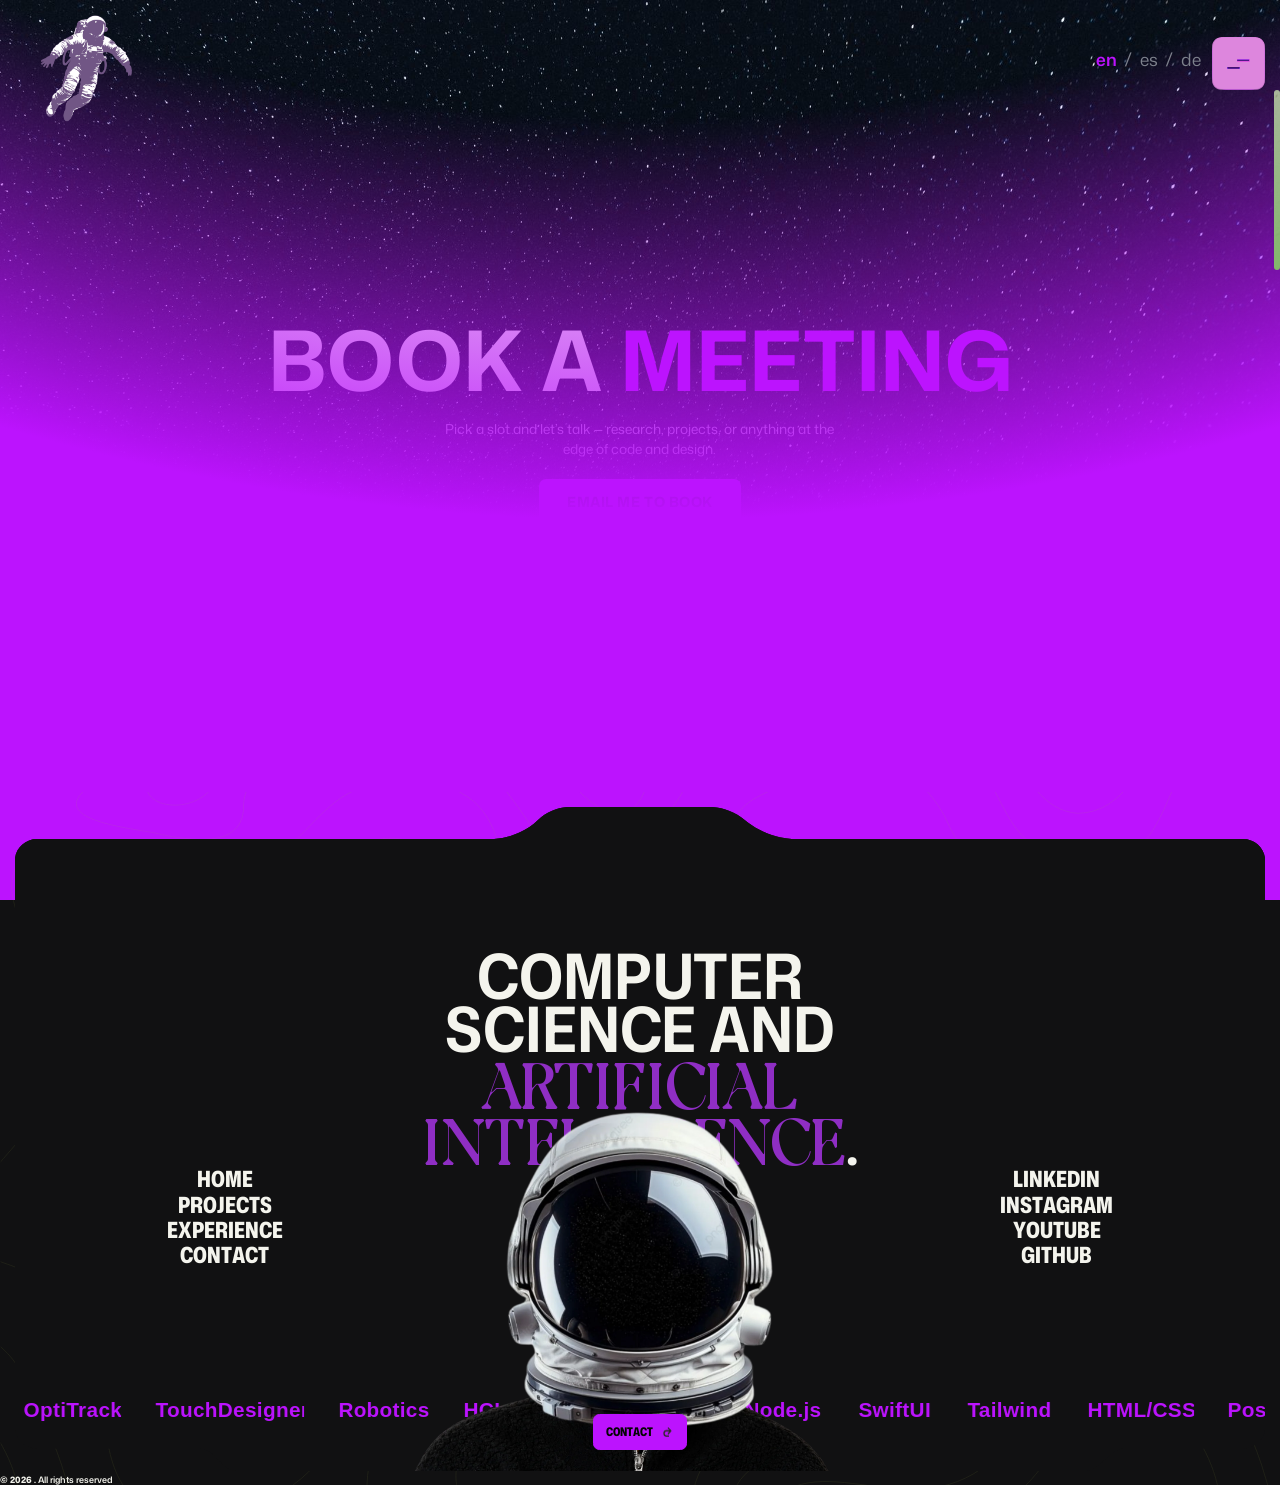
==== commit 1cbcb92d: "Restructure the landing page even in a background tab ui.js waited on requestAnimationFrame, and bro" ====
--- a/calendar/index.html
+++ b/calendar/index.html
@@ -55,7 +55,7 @@
 <style>  
   .w-webflow-badge { display: none !important; }
   .transition-w {	display: flex; }
-</style><link href="../custom/custom.css?v=20260910bz" rel="stylesheet"/></head><body data-edit="true"><div class="css-main"><div class="css-root w-embed"><style>
+</style><link href="../custom/custom.css?v=20260911a" rel="stylesheet"/></head><body data-edit="true"><div class="css-main"><div class="css-root w-embed"><style>
 
   :root {
     /* Other variables */
@@ -1863,7 +1863,7 @@
         data-rive-hover="false"
         data-rive-fit="contain"  
         >
-</canvas></div></div></div></a></div></div></div><div aria-hidden="true" class="footer-marquee"><div data-marquee-duplicate="3" data-marquee-scroll-direction-target="" data-marquee-direction="left" data-marquee-status="normal" data-marquee-speed="30" data-marquee-scroll-speed="5" class="marquee-adv-row"><div data-marquee-scroll-target="" class="marquee-adv-scroll"><div data-marquee-collection-target="" class="marquee-adv-collection"><div class="marquee-adv-item"><div class="footer-marquee-item"><div class="footer-marquee-logo-w"><div class="footer-marquee-svg w-embed"><img src="../custom/logos/kw-python.svg?v=kw2" loading="lazy" alt="Python" style="height:100%;width:auto"/></div></div><div class="footer-marquee-logo-w"><div class="footer-marquee-svg w-embed"><img src="../custom/logos/kw-cpp.svg?v=kw2" loading="lazy" alt="C++" style="height:100%;width:auto"/></div></div><div class="footer-marquee-logo-w"><div class="footer-marquee-svg w-embed"><img src="../custom/logos/kw-c-lang.svg?v=kw2" loading="lazy" alt="C" style="height:100%;width:auto"/></div></div><div class="footer-marquee-logo-w"><div class="footer-marquee-svg w-embed"><img src="../custom/logos/kw-java.svg?v=kw2" loading="lazy" alt="Java" style="height:100%;width:auto"/></div></div><div class="footer-marquee-logo-w"><div class="footer-marquee-svg w-embed"><img src="../custom/logos/kw-csharp.svg?v=kw2" loading="lazy" alt="C#" style="height:100%;width:auto"/></div></div><div class="footer-marquee-logo-w"><div class="footer-marquee-svg w-embed"><img src="../custom/logos/kw-swift.svg?v=kw2" loading="lazy" alt="Swift" style="height:100%;width:auto"/></div></div><div class="footer-marquee-logo-w"><div class="footer-marquee-svg w-embed"><img src="../custom/logos/kw-javascript.svg?v=kw2" loading="lazy" alt="JavaScript" style="height:100%;width:auto"/></div></div><div class="footer-marquee-logo-w"><div class="footer-marquee-svg w-embed"><img src="../custom/logos/kw-typescript.svg?v=kw2" loading="lazy" alt="TypeScript" style="height:100%;width:auto"/></div></div><div class="footer-marquee-logo-w"><div class="footer-marquee-svg w-embed"><img src="../custom/logos/kw-sql.svg?v=kw2" loading="lazy" alt="SQL" style="height:100%;width:auto"/></div></div><div class="footer-marquee-logo-w"><div class="footer-marquee-svg w-embed"><img src="../custom/logos/kw-data-structures.svg?v=kw2" loading="lazy" alt="Data Structures" style="height:100%;width:auto"/></div></div><div class="footer-marquee-logo-w"><div class="footer-marquee-svg w-embed"><img src="../custom/logos/kw-algorithms.svg?v=kw2" loading="lazy" alt="Algorithms" style="height:100%;width:auto"/></div></div><div class="footer-marquee-logo-w"><div class="footer-marquee-svg w-embed"><img src="../custom/logos/kw-machine-learning.svg?v=kw2" loading="lazy" alt="Machine Learning" style="height:100%;width:auto"/></div></div><div class="footer-marquee-logo-w"><div class="footer-marquee-svg w-embed"><img src="../custom/logos/kw-computer-vision.svg?v=kw2" loading="lazy" alt="Computer Vision" style="height:100%;width:auto"/></div></div><div class="footer-marquee-logo-w"><div class="footer-marquee-svg w-embed"><img src="../custom/logos/kw-nlp.svg?v=kw2" loading="lazy" alt="NLP" style="height:100%;width:auto"/></div></div><div class="footer-marquee-logo-w"><div class="footer-marquee-svg w-embed"><img src="../custom/logos/kw-reinforcement-learning.svg?v=kw2" loading="lazy" alt="Reinforcement Learning" style="height:100%;width:auto"/></div></div><div class="footer-marquee-logo-w"><div class="footer-marquee-svg w-embed"><img src="../custom/logos/kw-tensorflow.svg?v=kw2" loading="lazy" alt="TensorFlow" style="height:100%;width:auto"/></div></div><div class="footer-marquee-logo-w"><div class="footer-marquee-svg w-embed"><img src="../custom/logos/kw-generative-ai.svg?v=kw2" loading="lazy" alt="Generative AI" style="height:100%;width:auto"/></div></div><div class="footer-marquee-logo-w"><div class="footer-marquee-svg w-embed"><img src="../custom/logos/kw-agentic-ai.svg?v=kw2" loading="lazy" alt="Agentic AI" style="height:100%;width:auto"/></div></div><div class="footer-marquee-logo-w"><div class="footer-marquee-svg w-embed"><img src="../custom/logos/kw-prompt-engineering.svg?v=kw2" loading="lazy" alt="Prompt Engineering" style="height:100%;width:auto"/></div></div><div class="footer-marquee-logo-w"><div class="footer-marquee-svg w-embed"><img src="../custom/logos/kw-unreal-engine.svg?v=kw2" loading="lazy" alt="Unreal Engine" style="height:100%;width:auto"/></div></div><div class="footer-marquee-logo-w"><div class="footer-marquee-svg w-embed"><img src="../custom/logos/kw-unity.svg?v=kw2" loading="lazy" alt="Unity" style="height:100%;width:auto"/></div></div><div class="footer-marquee-logo-w"><div class="footer-marquee-svg w-embed"><img src="../custom/logos/kw-three-js.svg?v=kw2" loading="lazy" alt="Three.js" style="height:100%;width:auto"/></div></div><div class="footer-marquee-logo-w"><div class="footer-marquee-svg w-embed"><img src="../custom/logos/kw-webgl.svg?v=kw2" loading="lazy" alt="WebGL" style="height:100%;width:auto"/></div></div><div class="footer-marquee-logo-w"><div class="footer-marquee-svg w-embed"><img src="../custom/logos/kw-blender.svg?v=kw2" loading="lazy" alt="Blender" style="height:100%;width:auto"/></div></div><div class="footer-marquee-logo-w"><div class="footer-marquee-svg w-embed"><img src="../custom/logos/kw-motion-capture.svg?v=kw2" loading="lazy" alt="Motion Capture" style="height:100%;width:auto"/></div></div><div class="footer-marquee-logo-w"><div class="footer-marquee-svg w-embed"><img src="../custom/logos/kw-optitrack.svg?v=kw2" loading="lazy" alt="OptiTrack" style="height:100%;width:auto"/></div></div><div class="footer-marquee-logo-w"><div class="footer-marquee-svg w-embed"><img src="../custom/logos/kw-touchdesigner.svg?v=kw2" loading="lazy" alt="TouchDesigner" style="height:100%;width:auto"/></div></div><div class="footer-marquee-logo-w"><div class="footer-marquee-svg w-embed"><img src="../custom/logos/kw-robotics.svg?v=kw2" loading="lazy" alt="Robotics" style="height:100%;width:auto"/></div></div><div class="footer-marquee-logo-w"><div class="footer-marquee-svg w-embed"><img src="../custom/logos/kw-hci.svg?v=kw2" loading="lazy" alt="HCI" style="height:100%;width:auto"/></div></div><div class="footer-marquee-logo-w"><div class="footer-marquee-svg w-embed"><img src="../custom/logos/kw-react.svg?v=kw2" loading="lazy" alt="React" style="height:100%;width:auto"/></div></div><div class="footer-marquee-logo-w"><div class="footer-marquee-svg w-embed"><img src="../custom/logos/kw-next-js.svg?v=kw2" loading="lazy" alt="Next.js" style="height:100%;width:auto"/></div></div><div class="footer-marquee-logo-w"><div class="footer-marquee-svg w-embed"><img src="../custom/logos/kw-node-js.svg?v=kw2" loading="lazy" alt="Node.js" style="height:100%;width:auto"/></div></div><div class="footer-marquee-logo-w"><div class="footer-marquee-svg w-embed"><img src="../custom/logos/kw-swiftui.svg?v=kw2" loading="lazy" alt="SwiftUI" style="height:100%;width:auto"/></div></div><div class="footer-marquee-logo-w"><div class="footer-marquee-svg w-embed"><img src="../custom/logos/kw-tailwind.svg?v=kw2" loading="lazy" alt="Tailwind" style="height:100%;width:auto"/></div></div><div class="footer-marquee-logo-w"><div class="footer-marquee-svg w-embed"><img src="../custom/logos/kw-html-css.svg?v=kw2" loading="lazy" alt="HTML/CSS" style="height:100%;width:auto"/></div></div><div class="footer-marquee-logo-w"><div class="footer-marquee-svg w-embed"><img src="../custom/logos/kw-postgresql.svg?v=kw2" loading="lazy" alt="PostgreSQL" style="height:100%;width:auto"/></div></div><div class="footer-marquee-logo-w"><div class="footer-marquee-svg w-embed"><img src="../custom/logos/kw-mysql.svg?v=kw2" loading="lazy" alt="MySQL" style="height:100%;width:auto"/></div></div><div class="footer-marquee-logo-w"><div class="footer-marquee-svg w-embed"><img src="../custom/logos/kw-mongodb.svg?v=kw2" loading="lazy" alt="MongoDB" style="height:100%;width:auto"/></div></div><div class="footer-marquee-logo-w"><div class="footer-marquee-svg w-embed"><img src="../custom/logos/kw-docker.svg?v=kw2" loading="lazy" alt="Docker" style="height:100%;width:auto"/></div></div><div class="footer-marquee-logo-w"><div class="footer-marquee-svg w-embed"><img src="../custom/logos/kw-git.svg?v=kw2" loading="lazy" alt="Git" style="height:100%;width:auto"/></div></div><div class="footer-marquee-logo-w"><div class="footer-marquee-svg w-embed"><img src="../custom/logos/kw-github.svg?v=kw2" loading="lazy" alt="GitHub" style="height:100%;width:auto"/></div></div><div class="footer-marquee-logo-w"><div class="footer-marquee-svg w-embed"><img src="../custom/logos/kw-azure-ai.svg?v=kw2" loading="lazy" alt="Azure AI" style="height:100%;width:auto"/></div></div><div class="footer-marquee-logo-w"><div class="footer-marquee-svg w-embed"><img src="../custom/logos/kw-firebase.svg?v=kw2" loading="lazy" alt="Firebase" style="height:100%;width:auto"/></div></div><div class="footer-marquee-logo-w"><div class="footer-marquee-svg w-embed"><img src="../custom/logos/kw-vercel.svg?v=kw2" loading="lazy" alt="Vercel" style="height:100%;width:auto"/></div></div><div class="footer-marquee-logo-w"><div class="footer-marquee-svg w-embed"><img src="../custom/logos/kw-arduino.svg?v=kw2" loading="lazy" alt="Arduino" style="height:100%;width:auto"/></div></div><div class="footer-marquee-logo-w"><div class="footer-marquee-svg w-embed"><img src="../custom/logos/kw-raspberry-pi.svg?v=kw2" loading="lazy" alt="Raspberry Pi" style="height:100%;width:auto"/></div></div></div></div></div></div></div></div></div></div></div></div><div class="footer-bg-pattern-w"><img src="../assets/cdn.prod.website-files.com/67b5a02dc5d338960b17a7e9/67dbeba158707fa1cd5e5e45_blobs_footer_1.svg" loading="lazy" alt="" class="image"/></div></div></div><div class="footer-legal-links-w"><div class="footer-legal-links-col"><div class="text-title-small-label"><span class="text-title-small-label bold">© 2026 .</span> All rights reserved</div></div><div class="footer-legal-links-col"></div></div></div></div><div class="footer-bg-gradient"></div></section></div><div class="gl-wrap on-track w-embed"><!--
+</canvas></div></div></div></a></div></div></div><div aria-hidden="true" class="footer-marquee"><div data-marquee-duplicate="3" data-marquee-scroll-direction-target="" data-marquee-direction="left" data-marquee-status="normal" data-marquee-speed="30" data-marquee-scroll-speed="5" class="marquee-adv-row"><div data-marquee-scroll-target="" class="marquee-adv-scroll"><div data-marquee-collection-target="" class="marquee-adv-collection"><div class="marquee-adv-item"><div class="footer-marquee-item"><div class="footer-marquee-logo-w"><div class="footer-marquee-svg w-embed"><img width="105" height="42" src="../custom/logos/kw-python.svg?v=20260911a" loading="lazy" alt="Python" style="height:100%;width:auto"/></div></div><div class="footer-marquee-logo-w"><div class="footer-marquee-svg w-embed"><img width="73" height="42" src="../custom/logos/kw-cpp.svg?v=20260911a" loading="lazy" alt="C++" style="height:100%;width:auto"/></div></div><div class="footer-marquee-logo-w"><div class="footer-marquee-svg w-embed"><img width="35" height="42" src="../custom/logos/kw-c-lang.svg?v=20260911a" loading="lazy" alt="C" style="height:100%;width:auto"/></div></div><div class="footer-marquee-logo-w"><div class="footer-marquee-svg w-embed"><img width="78" height="42" src="../custom/logos/kw-java.svg?v=20260911a" loading="lazy" alt="Java" style="height:100%;width:auto"/></div></div><div class="footer-marquee-logo-w"><div class="footer-marquee-svg w-embed"><img width="54" height="42" src="../custom/logos/kw-csharp.svg?v=20260911a" loading="lazy" alt="C#" style="height:100%;width:auto"/></div></div><div class="footer-marquee-logo-w"><div class="footer-marquee-svg w-embed"><img width="79" height="42" src="../custom/logos/kw-swift.svg?v=20260911a" loading="lazy" alt="Swift" style="height:100%;width:auto"/></div></div><div class="footer-marquee-logo-w"><div class="footer-marquee-svg w-embed"><img width="153" height="42" src="../custom/logos/kw-javascript.svg?v=20260911a" loading="lazy" alt="JavaScript" style="height:100%;width:auto"/></div></div><div class="footer-marquee-logo-w"><div class="footer-marquee-svg w-embed"><img width="153" height="42" src="../custom/logos/kw-typescript.svg?v=20260911a" loading="lazy" alt="TypeScript" style="height:100%;width:auto"/></div></div><div class="footer-marquee-logo-w"><div class="footer-marquee-svg w-embed"><img width="69" height="42" src="../custom/logos/kw-sql.svg?v=20260911a" loading="lazy" alt="SQL" style="height:100%;width:auto"/></div></div><div class="footer-marquee-logo-w"><div class="footer-marquee-svg w-embed"><img width="213" height="42" src="../custom/logos/kw-data-structures.svg?v=20260911a" loading="lazy" alt="Data Structures" style="height:100%;width:auto"/></div></div><div class="footer-marquee-logo-w"><div class="footer-marquee-svg w-embed"><img width="150" height="42" src="../custom/logos/kw-algorithms.svg?v=20260911a" loading="lazy" alt="Algorithms" style="height:100%;width:auto"/></div></div><div class="footer-marquee-logo-w"><div class="footer-marquee-svg w-embed"><img width="239" height="42" src="../custom/logos/kw-machine-learning.svg?v=20260911a" loading="lazy" alt="Machine Learning" style="height:100%;width:auto"/></div></div><div class="footer-marquee-logo-w"><div class="footer-marquee-svg w-embed"><img width="224" height="42" src="../custom/logos/kw-computer-vision.svg?v=20260911a" loading="lazy" alt="Computer Vision" style="height:100%;width:auto"/></div></div><div class="footer-marquee-logo-w"><div class="footer-marquee-svg w-embed"><img width="69" height="42" src="../custom/logos/kw-nlp.svg?v=20260911a" loading="lazy" alt="NLP" style="height:100%;width:auto"/></div></div><div class="footer-marquee-logo-w"><div class="footer-marquee-svg w-embed"><img width="315" height="42" src="../custom/logos/kw-reinforcement-learning.svg?v=20260911a" loading="lazy" alt="Reinforcement Learning" style="height:100%;width:auto"/></div></div><div class="footer-marquee-logo-w"><div class="footer-marquee-svg w-embed"><img width="164" height="42" src="../custom/logos/kw-tensorflow.svg?v=20260911a" loading="lazy" alt="TensorFlow" style="height:100%;width:auto"/></div></div><div class="footer-marquee-logo-w"><div class="footer-marquee-svg w-embed"><img width="189" height="42" src="../custom/logos/kw-generative-ai.svg?v=20260911a" loading="lazy" alt="Generative AI" style="height:100%;width:auto"/></div></div><div class="footer-marquee-logo-w"><div class="footer-marquee-svg w-embed"><img width="150" height="42" src="../custom/logos/kw-agentic-ai.svg?v=20260911a" loading="lazy" alt="Agentic AI" style="height:100%;width:auto"/></div></div><div class="footer-marquee-logo-w"><div class="footer-marquee-svg w-embed"><img width="263" height="42" src="../custom/logos/kw-prompt-engineering.svg?v=20260911a" loading="lazy" alt="Prompt Engineering" style="height:100%;width:auto"/></div></div><div class="footer-marquee-logo-w"><div class="footer-marquee-svg w-embed"><img width="196" height="42" src="../custom/logos/kw-unreal-engine.svg?v=20260911a" loading="lazy" alt="Unreal Engine" style="height:100%;width:auto"/></div></div><div class="footer-marquee-logo-w"><div class="footer-marquee-svg w-embed"><img width="83" height="42" src="../custom/logos/kw-unity.svg?v=20260911a" loading="lazy" alt="Unity" style="height:100%;width:auto"/></div></div><div class="footer-marquee-logo-w"><div class="footer-marquee-svg w-embed"><img width="119" height="42" src="../custom/logos/kw-three-js.svg?v=20260911a" loading="lazy" alt="Three.js" style="height:100%;width:auto"/></div></div><div class="footer-marquee-logo-w"><div class="footer-marquee-svg w-embed"><img width="100" height="42" src="../custom/logos/kw-webgl.svg?v=20260911a" loading="lazy" alt="WebGL" style="height:100%;width:auto"/></div></div><div class="footer-marquee-logo-w"><div class="footer-marquee-svg w-embed"><img width="114" height="42" src="../custom/logos/kw-blender.svg?v=20260911a" loading="lazy" alt="Blender" style="height:100%;width:auto"/></div></div><div class="footer-marquee-logo-w"><div class="footer-marquee-svg w-embed"><img width="205" height="42" src="../custom/logos/kw-motion-capture.svg?v=20260911a" loading="lazy" alt="Motion Capture" style="height:100%;width:auto"/></div></div><div class="footer-marquee-logo-w"><div class="footer-marquee-svg w-embed"><img width="138" height="42" src="../custom/logos/kw-optitrack.svg?v=20260911a" loading="lazy" alt="OptiTrack" style="height:100%;width:auto"/></div></div><div class="footer-marquee-logo-w"><div class="footer-marquee-svg w-embed"><img width="207" height="42" src="../custom/logos/kw-touchdesigner.svg?v=20260911a" loading="lazy" alt="TouchDesigner" style="height:100%;width:auto"/></div></div><div class="footer-marquee-logo-w"><div class="footer-marquee-svg w-embed"><img width="129" height="42" src="../custom/logos/kw-robotics.svg?v=20260911a" loading="lazy" alt="Robotics" style="height:100%;width:auto"/></div></div><div class="footer-marquee-logo-w"><div class="footer-marquee-svg w-embed"><img width="62" height="42" src="../custom/logos/kw-hci.svg?v=20260911a" loading="lazy" alt="HCI" style="height:100%;width:auto"/></div></div><div class="footer-marquee-logo-w"><div class="footer-marquee-svg w-embed"><img width="90" height="42" src="../custom/logos/kw-react.svg?v=20260911a" loading="lazy" alt="React" style="height:100%;width:auto"/></div></div><div class="footer-marquee-logo-w"><div class="footer-marquee-svg w-embed"><img width="107" height="42" src="../custom/logos/kw-next-js.svg?v=20260911a" loading="lazy" alt="Next.js" style="height:100%;width:auto"/></div></div><div class="footer-marquee-logo-w"><div class="footer-marquee-svg w-embed"><img width="114" height="42" src="../custom/logos/kw-node-js.svg?v=20260911a" loading="lazy" alt="Node.js" style="height:100%;width:auto"/></div></div><div class="footer-marquee-logo-w"><div class="footer-marquee-svg w-embed"><img width="107" height="42" src="../custom/logos/kw-swiftui.svg?v=20260911a" loading="lazy" alt="SwiftUI" style="height:100%;width:auto"/></div></div><div class="footer-marquee-logo-w"><div class="footer-marquee-svg w-embed"><img width="122" height="42" src="../custom/logos/kw-tailwind.svg?v=20260911a" loading="lazy" alt="Tailwind" style="height:100%;width:auto"/></div></div><div class="footer-marquee-logo-w"><div class="footer-marquee-svg w-embed"><img width="150" height="42" src="../custom/logos/kw-html-css.svg?v=20260911a" loading="lazy" alt="HTML/CSS" style="height:100%;width:auto"/></div></div><div class="footer-marquee-logo-w"><div class="footer-marquee-svg w-embed"><img width="167" height="42" src="../custom/logos/kw-postgresql.svg?v=20260911a" loading="lazy" alt="PostgreSQL" style="height:100%;width:auto"/></div></div><div class="footer-marquee-logo-w"><div class="footer-marquee-svg w-embed"><img width="104" height="42" src="../custom/logos/kw-mysql.svg?v=20260911a" loading="lazy" alt="MySQL" style="height:100%;width:auto"/></div></div><div class="footer-marquee-logo-w"><div class="footer-marquee-svg w-embed"><img width="135" height="42" src="../custom/logos/kw-mongodb.svg?v=20260911a" loading="lazy" alt="MongoDB" style="height:100%;width:auto"/></div></div><div class="footer-marquee-logo-w"><div class="footer-marquee-svg w-embed"><img width="105" height="42" src="../custom/logos/kw-docker.svg?v=20260911a" loading="lazy" alt="Docker" style="height:100%;width:auto"/></div></div><div class="footer-marquee-logo-w"><div class="footer-marquee-svg w-embed"><img width="52" height="42" src="../custom/logos/kw-git.svg?v=20260911a" loading="lazy" alt="Git" style="height:100%;width:auto"/></div></div><div class="footer-marquee-logo-w"><div class="footer-marquee-svg w-embed"><img width="102" height="42" src="../custom/logos/kw-github.svg?v=20260911a" loading="lazy" alt="GitHub" style="height:100%;width:auto"/></div></div><div class="footer-marquee-logo-w"><div class="footer-marquee-svg w-embed"><img width="126" height="42" src="../custom/logos/kw-azure-ai.svg?v=20260911a" loading="lazy" alt="Azure AI" style="height:100%;width:auto"/></div></div><div class="footer-marquee-logo-w"><div class="footer-marquee-svg w-embed"><img width="129" height="42" src="../custom/logos/kw-firebase.svg?v=20260911a" loading="lazy" alt="Firebase" style="height:100%;width:auto"/></div></div><div class="footer-marquee-logo-w"><div class="footer-marquee-svg w-embed"><img width="98" height="42" src="../custom/logos/kw-vercel.svg?v=20260911a" loading="lazy" alt="Vercel" style="height:100%;width:auto"/></div></div><div class="footer-marquee-logo-w"><div class="footer-marquee-svg w-embed"><img width="114" height="42" src="../custom/logos/kw-arduino.svg?v=20260911a" loading="lazy" alt="Arduino" style="height:100%;width:auto"/></div></div><div class="footer-marquee-logo-w"><div class="footer-marquee-svg w-embed"><img width="181" height="42" src="../custom/logos/kw-raspberry-pi.svg?v=20260911a" loading="lazy" alt="Raspberry Pi" style="height:100%;width:auto"/></div></div></div></div></div></div></div></div></div></div></div></div><div class="footer-bg-pattern-w"><img src="../assets/cdn.prod.website-files.com/67b5a02dc5d338960b17a7e9/67dbeba158707fa1cd5e5e45_blobs_footer_1.svg" loading="lazy" alt="" class="image"/></div></div></div><div class="footer-legal-links-w"><div class="footer-legal-links-col"><div class="text-title-small-label"><span class="text-title-small-label bold">© 2026 .</span> All rights reserved</div></div><div class="footer-legal-links-col"></div></div></div></div><div class="footer-bg-gradient"></div></section></div><div class="gl-wrap on-track w-embed"><!--
 <canvas class="gl"></canvas>
 --></div></div></main></div><script src="../assets/d3e54v103j8qbb.cloudfront.net/js/jquery-3.5.1.min.dc5e7f18c8.js" type="text/javascript"></script><script src="../assets/cdn.prod.website-files.com/67b5a02dc5d338960b17a7e9/js/site.schunk.79b71263bda4d666.js" type="text/javascript"></script><script src="../assets/cdn.prod.website-files.com/67b5a02dc5d338960b17a7e9/js/site.751e0867.148dc658e77a3916.js" type="text/javascript"></script><script>
   function removeEditMode() {
@@ -1885,4 +1885,4 @@
 
 
 </script>
-<div class="stars-overlay"></div><link rel="stylesheet" href="../ui/ui.css?v=20260910bz"/><script defer src="../custom/page-guard.js?v=20260910bz"></script><script src="../ui/i18n.js?v=20260910bz" defer></script></body></html>+<div class="stars-overlay"></div><link rel="stylesheet" href="../ui/ui.css?v=20260911a"/><script defer src="../custom/page-guard.js?v=20260911a"></script><script src="../ui/i18n.js?v=20260911a" defer></script></body></html>
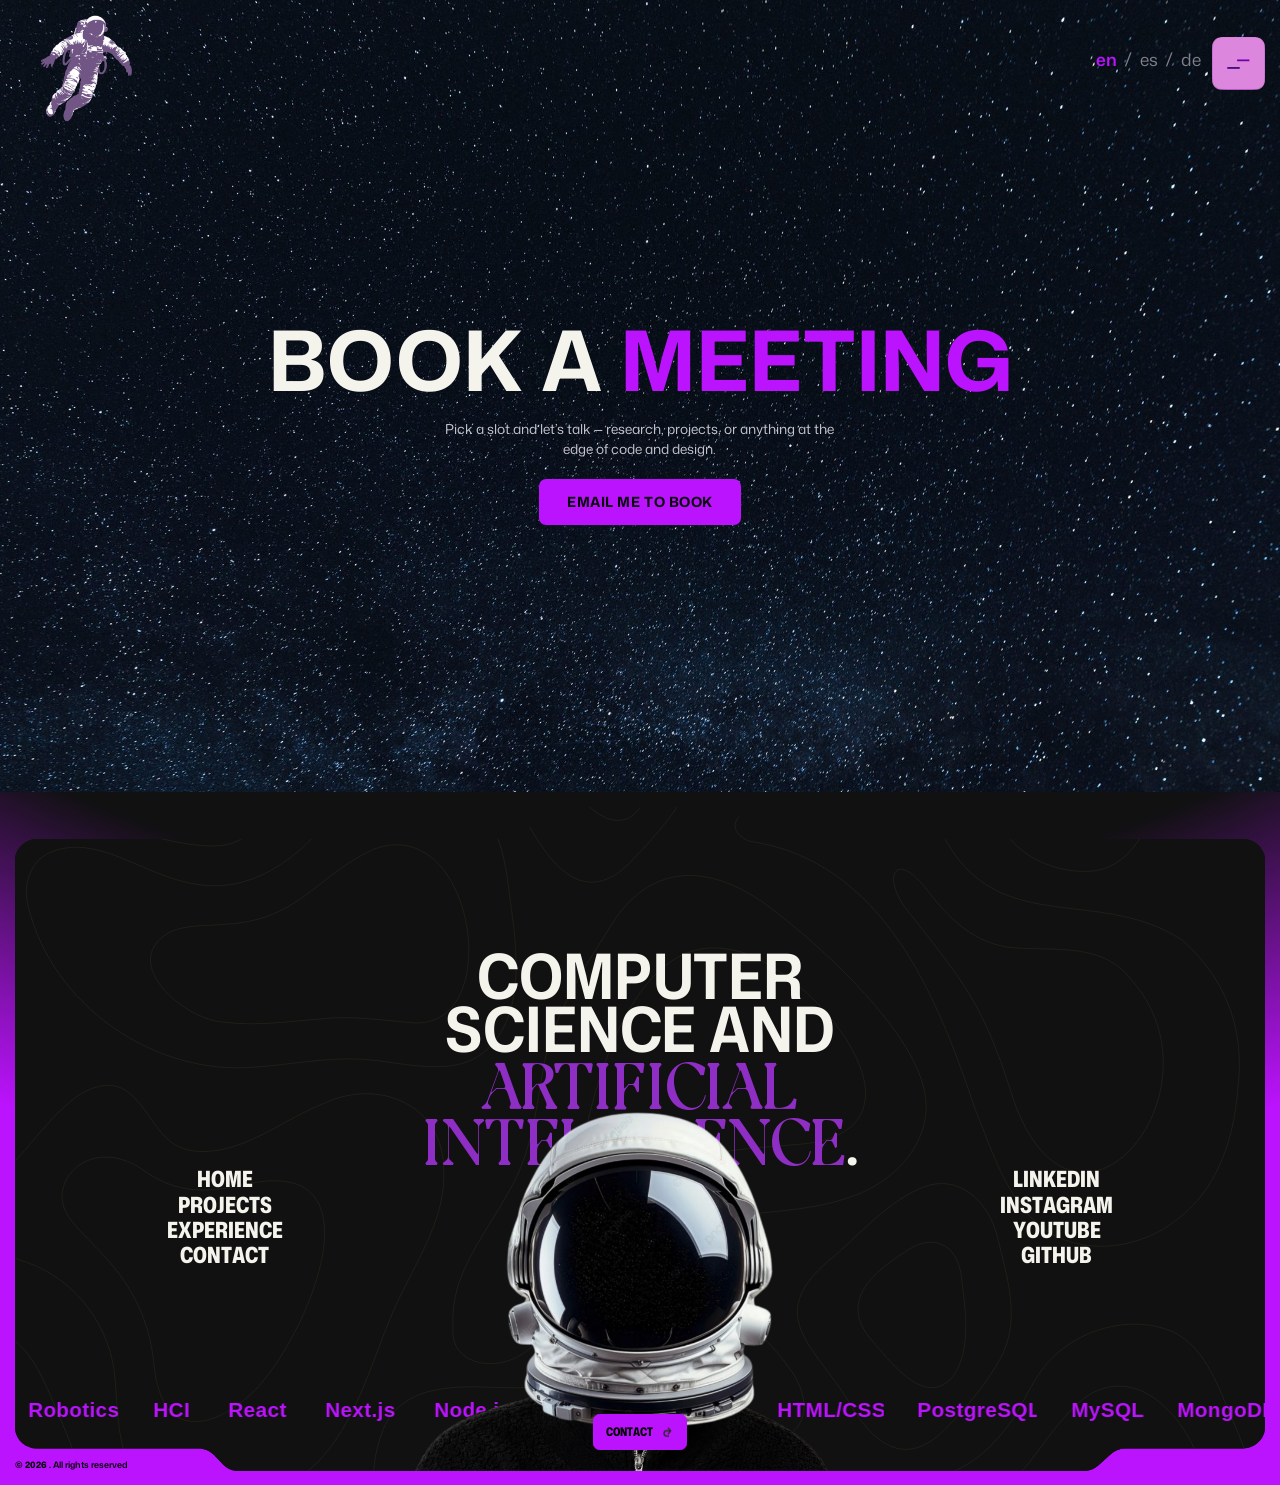
==== commit abd02932: "Fix the purple flood: four stray </div> were re-parenting the footer The purple was the footer's own" ====
--- a/calendar/index.html
+++ b/calendar/index.html
@@ -55,7 +55,7 @@
 <style>  
   .w-webflow-badge { display: none !important; }
   .transition-w {	display: flex; }
-</style><link href="../custom/custom.css?v=20260911a" rel="stylesheet"/></head><body data-edit="true"><div class="css-main"><div class="css-root w-embed"><style>
+</style><link href="../custom/custom.css?v=20260911b" rel="stylesheet"/></head><body data-edit="true"><div class="css-main"><div class="css-root w-embed"><style>
 
   :root {
     /* Other variables */
@@ -1127,7 +1127,7 @@
         data-rive-state-machine="hamburger" 
         data-rive-fit="contain"  
         >
-</canvas></div></button></div><div class="page-ln4-pos"><a data-taxi-ignore Title="Go to home" href="../" class="nav-middle w-inline-block"><div class="page-ln4-svg w-embed"><canvas data-rive-ln4></canvas></div><div screen-reader="">Go to home</div></a></div></div><div data-nav-m="" class="nav-menu-w"><div class="nav-menu-inner c"><div class="nav-menu-grid"><div class="nav-menu-images-w"><div class="nav-menu-images-track"><div class="nav-menu-images-col"><div data-nav-img="1" class="nav-menu-img-w"><img src="../custom/menu-astronaut-eva.webp" loading="lazy" alt="" class="menu-img-top"/><div class="menu-img-blends-w"><div class="menu-img-blend-1"></div><div class="menu-img-blend-2"></div><div class="menu-img-blend-3"></div><img src="../custom/menu-astronaut-eva.webp" loading="lazy" alt="" class="menu-img-no-blend"/></div></div><div data-nav-img="3" class="nav-menu-img-w"><img src="../custom/off-fleece.webp" loading="lazy" alt="" class="menu-img-top"/><div class="menu-img-blends-w"><div class="menu-img-blend-1"></div><div class="menu-img-blend-2"></div><div class="menu-img-blend-3"></div><img src="../custom/off-fleece.webp" loading="lazy" alt="" class="menu-img-no-blend"/></div></div></div><div class="nav-menu-images-col"><div data-nav-img="2" class="nav-menu-img-w"><img src="../custom/helmet-person.webp" loading="lazy" alt="" class="menu-img-top"/><div class="menu-img-blends-w"><div class="menu-img-blend-1"></div><div class="menu-img-blend-2"></div><div class="menu-img-blend-3"></div><img src="../custom/helmet-person.webp" loading="lazy" alt="" class="menu-img-no-blend"/></div></div></div></div></div><div class="nav-menu-links-w"><div class="nav-menu-spacer"></div><div class="nav-menu-links-col"><div class="nav-menu-links-list"><a data-taxi-ignore data-anim="text-hover" href="../" class="nav-menu-link-w w-inline-block"><div split-text="chars" class="text-nav-link">Home</div><div class="nav-menu-link-current-svg w-embed"><svg width="100%" height="100%" viewBox="0 0 412 26" fill="none" xmlns="http://www.w3.org/2000/svg">
+</canvas></div></button></div><div class="page-ln4-pos"><a data-taxi-ignore Title="Go to home" href="../" class="nav-middle w-inline-block"><div class="page-ln4-svg w-embed"><canvas data-rive-ln4></canvas></div><div screen-reader="">Go to home</div></a></div></div><div data-nav-m="" class="nav-menu-w"><div class="nav-menu-inner c"><div class="nav-menu-grid"><div class="nav-menu-images-w"><div class="nav-menu-images-track"><div class="nav-menu-images-col"><div data-nav-img="1" class="nav-menu-img-w"><img src="../custom/menu-astronaut-eva.webp?v=20260911b" loading="lazy" alt="" class="menu-img-top"/><div class="menu-img-blends-w"><div class="menu-img-blend-1"></div><div class="menu-img-blend-2"></div><div class="menu-img-blend-3"></div><img src="../custom/menu-astronaut-eva.webp?v=20260911b" loading="lazy" alt="" class="menu-img-no-blend"/></div></div><div data-nav-img="3" class="nav-menu-img-w"><img src="../custom/off-fleece.webp?v=20260911b" loading="lazy" alt="" class="menu-img-top"/><div class="menu-img-blends-w"><div class="menu-img-blend-1"></div><div class="menu-img-blend-2"></div><div class="menu-img-blend-3"></div><img src="../custom/off-fleece.webp?v=20260911b" loading="lazy" alt="" class="menu-img-no-blend"/></div></div></div><div class="nav-menu-images-col"><div data-nav-img="2" class="nav-menu-img-w"><img src="../custom/helmet-person.webp?v=20260911b" loading="lazy" alt="" class="menu-img-top"/><div class="menu-img-blends-w"><div class="menu-img-blend-1"></div><div class="menu-img-blend-2"></div><div class="menu-img-blend-3"></div><img src="../custom/helmet-person.webp?v=20260911b" loading="lazy" alt="" class="menu-img-no-blend"/></div></div><div data-nav-img="5" class="nav-menu-img-w"><img src="../custom/menu-5-v2.webp?v=20260911b" loading="lazy" alt="" class="menu-img-top"/><div class="menu-img-blends-w"><div class="menu-img-blend-1"></div><div class="menu-img-blend-2"></div><div class="menu-img-blend-3"></div><img src="../custom/menu-5-v2.webp?v=20260911b" loading="lazy" alt="" class="menu-img-no-blend"/></div></div><div class="display-none"><div data-nav-img="4" class="nav-menu-img-w"><img src="../custom/menu-4-v2.webp?v=20260911b" loading="lazy" alt="" class="menu-img-top"/><div class="menu-img-blends-w"><div class="menu-img-blend-1"></div><div class="menu-img-blend-2"></div><div class="menu-img-blend-3"></div><img src="../custom/menu-4-v2.webp?v=20260911b" loading="lazy" alt="" class="menu-img-no-blend"/></div></div></div></div></div></div><div class="nav-menu-links-w"><div class="nav-menu-spacer"></div><div class="nav-menu-links-col"><div class="nav-menu-links-list"><a data-taxi-ignore data-anim="text-hover" href="../" class="nav-menu-link-w w-inline-block"><div split-text="chars" class="text-nav-link">Home</div><div class="nav-menu-link-current-svg w-embed"><svg width="100%" height="100%" viewBox="0 0 412 26" fill="none" xmlns="http://www.w3.org/2000/svg">
   <path d="M0 2h73.539c5.858 0 11.47 2.35 15.58 6.525l8.565 8.7a21.863 21.863 0 0 0 15.58 6.525h72.678c6.045 0 11.82-2.503 15.954-6.914l6.485-6.922A21.865 21.865 0 0 1 224.336 3h76.752a21.864 21.864 0 0 1 16.806 7.88l4.362 5.24A21.864 21.864 0 0 0 339.063 24H412" 
         stroke="currentColor" stroke-width="6"/>
 </svg></div></a><a data-taxi-ignore data-anim="text-hover" href="../online" class="nav-menu-link-w w-inline-block"><div split-text="chars" class="text-nav-link">Projects</div><div class="nav-menu-link-current-svg w-embed"><svg width="100%" height="100%" viewBox="0 0 412 26" fill="none" xmlns="http://www.w3.org/2000/svg">
@@ -1302,34 +1302,34 @@
         data-rive-hover="false"
         data-rive-fit="contain"  
         >
-</canvas></div></div></div></a></div></div></div></div><div data-cal-wrap=""><div id="calendar-list" class="c is-f1-highlight-outer"><div data-mouse-area="highlights" data-stat-list="" class="f1-highlight-collection-w"><div class="f1-highlight-grid top"><div data-hide="" class="eyebrow-w c-grey-on-track"><div data-anim-high="right, lime" split-text="lines" class="text-eyebrow dt-only">Round</div><div class="text-eyebrow mob-only">Rnd</div></div><div class="eyebrow-w c-grey-on-track"><div data-anim-high="right, lime" split-text="lines" class="text-eyebrow">Location</div></div><div data-hide="m" class="eyebrow-w c-grey-on-track"><div data-anim-high="right, lime" split-text="lines" class="text-eyebrow">When</div></div><div class="eyebrow-w c-grey-on-track"><div data-anim-high="right, lime" split-text="lines" class="text-eyebrow">Finish</div></div><div class="eyebrow-w c-grey-on-track"><div data-anim-high="right, lime" split-text="lines" class="text-eyebrow">fastest lap</div></div></div><div class="f1-highlight-collection w-dyn-list"><div role="list" class="f1-highlight-list w-dyn-items"><div data-cal-item="" data-stat-item="" role="listitem" class="f1-highlight-grid is-previous w-dyn-item"><div class="display-none"><img src="../custom/menu-5-v2.webp" loading="lazy" data-stat-hover-img="" alt="" class="f1-highlight-img-item w-dyn-bind-empty"/></div><div class="f1-highlight-grid-item"><div class="f1-highlight-item-round-w cal-previous"><div data-text-format="round" class="text-on-t-stat-label-major">1</div><div class="f1-highlight-round-svg w-embed"><svg width="69" height="33" viewBox="0 0 69 33" fill="none" xmlns="http://www.w3.org/2000/svg">
-  <path d="M37.077 15.373c-.147.013-.301-.005-.437.04-1.109.361-2.239.673-3.31 1.114-1.437.59-2.833 1.286-4.246 1.931-1.547.708-3.046 1.509-4.618 2.165-.715.298-1.399.686-2.072 1.068-2.285 1.29-4.52 2.683-6.863 3.865-1.486.752-2.85 1.657-4.238 2.557a159.791 159.791 0 0 1-5.47 3.357c-.71.418-1.46.777-2.224 1.088-.8.326-1.203.164-1.512-.616a63.493 63.493 0 0 1-1.234-3.426c-.09-.266-.076-.578-.057-.863.039-.622.306-1.086.895-1.397.991-.518 1.953-1.088 2.925-1.648.969-.56 1.944-1.111 2.896-1.7a120.543 120.543 0 0 1 7.084-4.065c2.798-1.479 5.56-3.019 8.38-4.45 2.125-1.077 4.302-2.059 6.483-3.018C31.282 10.57 33.141 9.83 35 9.113a66.936 66.936 0 0 1 4.134-1.45c2.554-.802 5.11-1.608 7.688-2.326 4.03-1.119 8.04-2.339 12.141-3.203 1.859-.39 3.695-.875 5.537-1.34.564-.142 1.111-.354 1.666-.539 1.065-.353 2.127.233 2.3 1.328.099.62.113 1.26.098 1.89-.018.677-.059 1.362-.185 2.028-.162.843-.51 1.586-1.504 1.747-.193.03-.381.088-.56.16-1.928.798-3.876 1.565-5.777 2.424-1.683.76-3.31 1.633-5.025 2.329-.585.235-1.138.556-1.688.861-.897.492-1.795.967-2.768 1.306-.453.156-.857.456-1.274.703-1.166.696-2.27 1.5-3.557 1.981-.727.275-1.079.835-.989 1.602.09.814-.145 1.542-.476 2.254-.605 1.298-1.504 2.202-2.995 2.507-2.248.455-4.367 1.345-6.485 2.206-.535.218-1.023.555-1.548.813-1.221.598-2.46 1.171-3.68 1.778-1.045.517-2.076 1.067-3.118 1.589-.434.219-.874.428-1.328.597-.41.154-.804-.002-.978-.402-.29-.665-.597-1.338-.774-2.04-.181-.706-.318-1.421-.63-2.086-.063-.13-.088-.279-.129-.417-.146-.514-.051-.965.378-1.312.302-.245.61-.481.93-.703 1.038-.722 2.067-1.463 3.13-2.148a181.95 181.95 0 0 1 4.465-2.764c1.417-.848 2.862-1.654 4.283-2.498.289-.171.536-.418.801-.627.112-.079.224-.162.335-.24l.01.014c-.111.079-.227.157-.338.236l-.013.002Z" 
-        fill="currentColor"/>
-</svg></div></div></div><div class="f1-highlight-grid-item"><div class="text-on-t-stat-label-major">Australia</div><div class="flag-w is-md is-f1-hl"><img src="../assets/cdn.prod.website-files.com/67d97a68478fe87e30c67abe/67e02ca7bc20675ff4b811f7_ln4-flag-Australia.svg" loading="lazy" data-cal-list="circuit-flag" alt="" class="image"/></div></div><div data-hide="m" class="f1-highlight-grid-item"><div class="text-on-t-stat-label-major">8 Mar</div><div class="text-on-t-stat-label-major">26</div></div><div class="f1-highlight-grid-item"><div class="f1-highlight-grid-item-text-layout"><div data-text-format="position" class="text-on-t-stat-label-major flex">5th</div></div><div class="f1-highlight-trophy-w w-condition-invisible"><img src="../assets/cdn.prod.website-files.com/67d97a68478fe87e30c67abe/67e6b96ec0e262fb26980f54_melbourne.svg" loading="lazy" alt="" class="image is-trophy"/></div><div class="f1-highlight-trophy-w is-grey w-condition-invisible"><img src="../assets/cdn.prod.website-files.com/67d97a68478fe87e30c67abe/67e6b96ec0e262fb26980f54_melbourne.svg" loading="lazy" alt="" class="image is-trophy"/></div><div class="f1-highlight-trophy-w is-bronze w-condition-invisible"><img src="../assets/cdn.prod.website-files.com/67d97a68478fe87e30c67abe/67e6b96ec0e262fb26980f54_melbourne.svg" loading="lazy" alt="" class="image is-trophy"/></div></div><div class="f1-highlight-grid-item"><div class="f1-highlight-grid-item-text-layout is-gap"><div class="text-on-t-stat-label-reg">1:22.358</div><div class="text-descriptor c-grey-on-track">s</div></div></div><div class="f1-highlight-grid-line"></div><div data-nosnippet="" aria-hidden="true" inert="" id="w-node-_3765c89f-18a0-4ef0-4b26-c9a08819e148-45fd5b3f" class="on-t-stat-track-dash-stats"><div class="on-t-stat-dash-item"><div class="text-body-lg-brier">Track Stats</div></div><div class="on-t-stat-dash-item"><div class="text-body-sm-mona-bold c-lime-off">Name</div><div class="text-body-sm-mona">2026 Australian Grand Prix</div></div><div class="on-t-stat-dash-item"><div class="text-body-sm-mona-bold c-lime-off">Circuit ID</div><div data-cal-list="circuit-id" class="text-body-sm-mona">melbourne</div></div><div class="on-t-stat-dash-item"><div class="text-body-sm-mona-bold c-lime-off">Circuit Name</div><div data-cal-list="circuit-name" class="text-body-sm-mona">Melbourne</div></div><div class="on-t-stat-dash-item"><div class="text-body-sm-mona-bold c-lime-off">Circuit Laps</div><div data-cal-list="circuit-lap-amount" class="text-body-sm-mona">58</div></div><div class="on-t-stat-dash-item"><div class="text-body-sm-mona-bold c-lime-off">Circuit Lap Length</div><div data-cal-list="circuit-lap-length" class="text-body-sm-mona">5.278</div></div><div class="on-t-stat-dash-item"><div class="text-body-sm-mona-bold c-lime-off">Circuit Total Distance</div><div data-cal-list="circuit-distance" class="text-body-sm-mona">306.124</div></div><div class="on-t-stat-dash-item"><div class="text-body-sm-mona-bold c-lime-off">Circuit About</div><div data-cal-list="circuit-about" class="calendar-rich-text w-richtext"><p>At the Albert Park circuit,  opened his 2025 season in style with a win from pole despite changing conditions. </p></div></div><div class="on-t-stat-dash-item"><div class="text-body-sm-mona-bold c-lime-off">Circuit First Competed</div><div data-cal-list="first-competed-date" class="text-body-sm-mona">2019</div></div><div class="on-t-stat-dash-item"><div class="text-body-sm-mona-bold c-lime-off">Date Actual</div><div data-cal-list="date-actual" class="text-body-sm-mona">8/3/2026 4:00</div></div><div class="on-t-stat-dash-item"><div class="text-body-sm-mona-bold c-lime-off">Date From To</div><div data-cal-list="date-from-to-num" class="text-body-sm-mona">06-08</div><div data-cal-list="date-from-to-month" class="text-body-sm-mona">Mar</div></div><div class="on-t-stat-dash-item"><div class="text-body-sm-mona-bold c-lime-off">Practice 1</div><div data-cal-list="prac1-date" class="text-body-sm-mona">6 Mar</div><div data-cal-list="prac1-time" class="text-body-sm-mona">1:30</div></div><div class="on-t-stat-dash-item"><div class="text-body-sm-mona-bold c-lime-off">Practice 2</div><div data-cal-list="prac2-date" class="text-body-sm-mona">6 Mar</div><div data-cal-list="prac2-time" class="text-body-sm-mona">5:00</div></div><div class="on-t-stat-dash-item"><div class="text-body-sm-mona-bold c-lime-off">Practice 3</div><div data-cal-list="prac3-date" class="text-body-sm-mona">7 Mar</div><div data-cal-list="prac3-time" class="text-body-sm-mona">1:30</div></div><div class="on-t-stat-dash-item"><div class="text-body-sm-mona-bold c-lime-off">Qualifying</div><div data-cal-list="qual-date" class="text-body-sm-mona">7 Mar</div><div data-cal-list="qual-time" class="text-body-sm-mona">5:00</div></div><div class="on-t-stat-dash-item"><div class="text-body-sm-mona-bold c-lime-off">Race Date</div><div data-cal-list="race-date" class="text-body-sm-mona">8 Mar</div><div data-cal-list="race-time" class="text-body-sm-mona">4:00</div></div><div class="on-t-stat-dash-item"><div class="text-body-sm-mona-bold c-lime-off">Practice 1 Results</div><div data-cal-list="prac1-time-result" class="text-body-sm-mona">1:24.391</div><div data-cal-list="prac1-time-pos" class="text-body-sm-mona">19th</div></div><div class="on-t-stat-dash-item"><div class="text-body-sm-mona-bold c-lime-off">Practice 2 Results</div><div data-cal-list="prac2-time-result" class="text-body-sm-mona">1:20.794</div><div data-cal-list="prac2-time-pos" class="text-body-sm-mona">7th</div></div><div class="on-t-stat-dash-item"><div class="text-body-sm-mona-bold c-lime-off">Practice 3 Results</div><div data-cal-list="prac3-time-result" class="text-body-sm-mona">1:20.443</div><div data-cal-list="prac3-time-pos" class="text-body-sm-mona">8th</div></div><div class="on-t-stat-dash-item"><div class="text-body-sm-mona-bold c-lime-off">Qualifying Results</div><div data-cal-list="qual-time-result" class="text-body-sm-mona">1:19.475</div><div data-cal-list="qual-time-pos" class="text-body-sm-mona">6th</div></div><div class="on-t-stat-dash-item"><div class="text-body-sm-mona-bold c-lime-off">Race Results</div><div data-cal-list="race-time-result" class="text-body-sm-mona">1:23:58.542</div><div data-cal-list="race-time-pos" class="text-body-sm-mona">5th</div></div><div data-cal-sprint="true" class="w-condition-invisible"></div></div></div><div data-cal-item="" data-stat-item="" role="listitem" class="f1-highlight-grid is-previous w-dyn-item"><div class="display-none"><img src="../custom/menu-5-v2.webp" loading="lazy" data-stat-hover-img="" alt="" class="f1-highlight-img-item w-dyn-bind-empty"/></div><div class="f1-highlight-grid-item"><div class="f1-highlight-item-round-w cal-previous"><div data-text-format="round" class="text-on-t-stat-label-major">2</div><div class="f1-highlight-round-svg w-embed"><svg width="69" height="33" viewBox="0 0 69 33" fill="none" xmlns="http://www.w3.org/2000/svg">
-  <path d="M37.077 15.373c-.147.013-.301-.005-.437.04-1.109.361-2.239.673-3.31 1.114-1.437.59-2.833 1.286-4.246 1.931-1.547.708-3.046 1.509-4.618 2.165-.715.298-1.399.686-2.072 1.068-2.285 1.29-4.52 2.683-6.863 3.865-1.486.752-2.85 1.657-4.238 2.557a159.791 159.791 0 0 1-5.47 3.357c-.71.418-1.46.777-2.224 1.088-.8.326-1.203.164-1.512-.616a63.493 63.493 0 0 1-1.234-3.426c-.09-.266-.076-.578-.057-.863.039-.622.306-1.086.895-1.397.991-.518 1.953-1.088 2.925-1.648.969-.56 1.944-1.111 2.896-1.7a120.543 120.543 0 0 1 7.084-4.065c2.798-1.479 5.56-3.019 8.38-4.45 2.125-1.077 4.302-2.059 6.483-3.018C31.282 10.57 33.141 9.83 35 9.113a66.936 66.936 0 0 1 4.134-1.45c2.554-.802 5.11-1.608 7.688-2.326 4.03-1.119 8.04-2.339 12.141-3.203 1.859-.39 3.695-.875 5.537-1.34.564-.142 1.111-.354 1.666-.539 1.065-.353 2.127.233 2.3 1.328.099.62.113 1.26.098 1.89-.018.677-.059 1.362-.185 2.028-.162.843-.51 1.586-1.504 1.747-.193.03-.381.088-.56.16-1.928.798-3.876 1.565-5.777 2.424-1.683.76-3.31 1.633-5.025 2.329-.585.235-1.138.556-1.688.861-.897.492-1.795.967-2.768 1.306-.453.156-.857.456-1.274.703-1.166.696-2.27 1.5-3.557 1.981-.727.275-1.079.835-.989 1.602.09.814-.145 1.542-.476 2.254-.605 1.298-1.504 2.202-2.995 2.507-2.248.455-4.367 1.345-6.485 2.206-.535.218-1.023.555-1.548.813-1.221.598-2.46 1.171-3.68 1.778-1.045.517-2.076 1.067-3.118 1.589-.434.219-.874.428-1.328.597-.41.154-.804-.002-.978-.402-.29-.665-.597-1.338-.774-2.04-.181-.706-.318-1.421-.63-2.086-.063-.13-.088-.279-.129-.417-.146-.514-.051-.965.378-1.312.302-.245.61-.481.93-.703 1.038-.722 2.067-1.463 3.13-2.148a181.95 181.95 0 0 1 4.465-2.764c1.417-.848 2.862-1.654 4.283-2.498.289-.171.536-.418.801-.627.112-.079.224-.162.335-.24l.01.014c-.111.079-.227.157-.338.236l-.013.002Z" 
-        fill="currentColor"/>
-</svg></div></div></div><div class="f1-highlight-grid-item"><div class="text-on-t-stat-label-major">China</div><div class="flag-w is-md is-f1-hl"><img src="../assets/cdn.prod.website-files.com/67d97a68478fe87e30c67abe/67e02b520e635e4ebfc71a15_ln4-flag-China.svg" loading="lazy" data-cal-list="circuit-flag" alt="" class="image"/></div></div><div data-hide="m" class="f1-highlight-grid-item"><div class="text-on-t-stat-label-major">15 Mar</div><div class="text-on-t-stat-label-major">26</div></div><div class="f1-highlight-grid-item"><div class="f1-highlight-grid-item-text-layout"><div data-text-format="position" class="text-on-t-stat-label-major flex">DNS</div></div><div class="f1-highlight-trophy-w w-condition-invisible"><img src="../assets/cdn.prod.website-files.com/67d97a68478fe87e30c67abe/67e6b93bf4e8892026600422_shanghai.svg" loading="lazy" alt="" class="image is-trophy"/></div><div class="f1-highlight-trophy-w is-grey w-condition-invisible"><img src="../assets/cdn.prod.website-files.com/67d97a68478fe87e30c67abe/67e6b93bf4e8892026600422_shanghai.svg" loading="lazy" alt="" class="image is-trophy"/></div><div class="f1-highlight-trophy-w is-bronze w-condition-invisible"><img src="../assets/cdn.prod.website-files.com/67d97a68478fe87e30c67abe/67e6b93bf4e8892026600422_shanghai.svg" loading="lazy" alt="" class="image is-trophy"/></div></div><div class="f1-highlight-grid-item"><div class="f1-highlight-grid-item-text-layout is-gap"><div class="text-on-t-stat-label-reg w-dyn-bind-empty"></div><div class="text-on-t-stat-label-reg">-</div></div></div><div class="f1-highlight-grid-line"></div><div data-nosnippet="" aria-hidden="true" inert="" id="w-node-_3765c89f-18a0-4ef0-4b26-c9a08819e148-45fd5b3f" class="on-t-stat-track-dash-stats"><div class="on-t-stat-dash-item"><div class="text-body-lg-brier">Track Stats</div></div><div class="on-t-stat-dash-item"><div class="text-body-sm-mona-bold c-lime-off">Name</div><div class="text-body-sm-mona">2026 Chinese Grand Prix</div></div><div class="on-t-stat-dash-item"><div class="text-body-sm-mona-bold c-lime-off">Circuit ID</div><div data-cal-list="circuit-id" class="text-body-sm-mona">shanghai</div></div><div class="on-t-stat-dash-item"><div class="text-body-sm-mona-bold c-lime-off">Circuit Name</div><div data-cal-list="circuit-name" class="text-body-sm-mona">Shanghai</div></div><div class="on-t-stat-dash-item"><div class="text-body-sm-mona-bold c-lime-off">Circuit Laps</div><div data-cal-list="circuit-lap-amount" class="text-body-sm-mona">56</div></div><div class="on-t-stat-dash-item"><div class="text-body-sm-mona-bold c-lime-off">Circuit Lap Length</div><div data-cal-list="circuit-lap-length" class="text-body-sm-mona">5.451</div></div><div class="on-t-stat-dash-item"><div class="text-body-sm-mona-bold c-lime-off">Circuit Total Distance</div><div data-cal-list="circuit-distance" class="text-body-sm-mona">305.256</div></div><div class="on-t-stat-dash-item"><div class="text-body-sm-mona-bold c-lime-off">Circuit About</div><div data-cal-list="circuit-about" class="calendar-rich-text w-richtext"><p>Having first raced in Shanghai for F1&#x27;s 1000th race in 2019,  has scored consistently in China since, including 2nd in 2025.</p></div></div><div class="on-t-stat-dash-item"><div class="text-body-sm-mona-bold c-lime-off">Circuit First Competed</div><div data-cal-list="first-competed-date" class="text-body-sm-mona">2019</div></div><div class="on-t-stat-dash-item"><div class="text-body-sm-mona-bold c-lime-off">Date Actual</div><div data-cal-list="date-actual" class="text-body-sm-mona">15/3/2026 7:00</div></div><div class="on-t-stat-dash-item"><div class="text-body-sm-mona-bold c-lime-off">Date From To</div><div data-cal-list="date-from-to-num" class="text-body-sm-mona">13-15</div><div data-cal-list="date-from-to-month" class="text-body-sm-mona">Mar</div></div><div class="on-t-stat-dash-item"><div class="text-body-sm-mona-bold c-lime-off">Practice 1</div><div data-cal-list="prac1-date" class="text-body-sm-mona">13 Mar</div><div data-cal-list="prac1-time" class="text-body-sm-mona">3:00</div></div><div class="on-t-stat-dash-item"><div class="text-body-sm-mona-bold c-lime-off">Practice 2</div><div data-cal-list="prac2-date" class="text-body-sm-mona">13 Mar</div><div data-cal-list="prac2-time" class="text-body-sm-mona">7:00</div></div><div class="on-t-stat-dash-item"><div class="text-body-sm-mona-bold c-lime-off">Practice 3</div><div data-cal-list="prac3-date" class="text-body-sm-mona">14 Mar</div><div data-cal-list="prac3-time" class="text-body-sm-mona">3:00</div></div><div class="on-t-stat-dash-item"><div class="text-body-sm-mona-bold c-lime-off">Qualifying</div><div data-cal-list="qual-date" class="text-body-sm-mona">14 Mar</div><div data-cal-list="qual-time" class="text-body-sm-mona">7:00</div></div><div class="on-t-stat-dash-item"><div class="text-body-sm-mona-bold c-lime-off">Race Date</div><div data-cal-list="race-date" class="text-body-sm-mona">15 Mar</div><div data-cal-list="race-time" class="text-body-sm-mona">7:00</div></div><div class="on-t-stat-dash-item"><div class="text-body-sm-mona-bold c-lime-off">Practice 1 Results</div><div data-cal-list="prac1-time-result" class="text-body-sm-mona">1:33.296</div><div data-cal-list="prac1-time-pos" class="text-body-sm-mona">3rd</div></div><div class="on-t-stat-dash-item"><div class="text-body-sm-mona-bold c-lime-off">Practice 2 Results</div><div data-cal-list="prac2-time-result" class="text-body-sm-mona w-dyn-bind-empty"></div><div data-cal-list="prac2-time-pos" class="text-body-sm-mona w-dyn-bind-empty"></div></div><div class="on-t-stat-dash-item"><div class="text-body-sm-mona-bold c-lime-off">Practice 3 Results</div><div data-cal-list="prac3-time-result" class="text-body-sm-mona">1:32.141</div><div data-cal-list="prac3-time-pos" class="text-body-sm-mona">3rd</div></div><div class="on-t-stat-dash-item"><div class="text-body-sm-mona-bold c-lime-off">Qualifying Results</div><div data-cal-list="qual-time-result" class="text-body-sm-mona">1:32.608</div><div data-cal-list="qual-time-pos" class="text-body-sm-mona">6th</div></div><div class="on-t-stat-dash-item"><div class="text-body-sm-mona-bold c-lime-off">Race Results</div><div data-cal-list="race-time-result" class="text-body-sm-mona w-dyn-bind-empty"></div><div data-cal-list="race-time-pos" class="text-body-sm-mona">DNS</div></div><div data-cal-sprint="true"></div></div></div><div data-cal-item="" data-stat-item="" role="listitem" class="f1-highlight-grid is-previous w-dyn-item"><div class="display-none"><img src="../custom/menu-5-v2.webp" loading="lazy" data-stat-hover-img="" alt="" class="f1-highlight-img-item w-dyn-bind-empty"/></div><div class="f1-highlight-grid-item"><div class="f1-highlight-item-round-w cal-previous"><div data-text-format="round" class="text-on-t-stat-label-major">3</div><div class="f1-highlight-round-svg w-embed"><svg width="69" height="33" viewBox="0 0 69 33" fill="none" xmlns="http://www.w3.org/2000/svg">
-  <path d="M37.077 15.373c-.147.013-.301-.005-.437.04-1.109.361-2.239.673-3.31 1.114-1.437.59-2.833 1.286-4.246 1.931-1.547.708-3.046 1.509-4.618 2.165-.715.298-1.399.686-2.072 1.068-2.285 1.29-4.52 2.683-6.863 3.865-1.486.752-2.85 1.657-4.238 2.557a159.791 159.791 0 0 1-5.47 3.357c-.71.418-1.46.777-2.224 1.088-.8.326-1.203.164-1.512-.616a63.493 63.493 0 0 1-1.234-3.426c-.09-.266-.076-.578-.057-.863.039-.622.306-1.086.895-1.397.991-.518 1.953-1.088 2.925-1.648.969-.56 1.944-1.111 2.896-1.7a120.543 120.543 0 0 1 7.084-4.065c2.798-1.479 5.56-3.019 8.38-4.45 2.125-1.077 4.302-2.059 6.483-3.018C31.282 10.57 33.141 9.83 35 9.113a66.936 66.936 0 0 1 4.134-1.45c2.554-.802 5.11-1.608 7.688-2.326 4.03-1.119 8.04-2.339 12.141-3.203 1.859-.39 3.695-.875 5.537-1.34.564-.142 1.111-.354 1.666-.539 1.065-.353 2.127.233 2.3 1.328.099.62.113 1.26.098 1.89-.018.677-.059 1.362-.185 2.028-.162.843-.51 1.586-1.504 1.747-.193.03-.381.088-.56.16-1.928.798-3.876 1.565-5.777 2.424-1.683.76-3.31 1.633-5.025 2.329-.585.235-1.138.556-1.688.861-.897.492-1.795.967-2.768 1.306-.453.156-.857.456-1.274.703-1.166.696-2.27 1.5-3.557 1.981-.727.275-1.079.835-.989 1.602.09.814-.145 1.542-.476 2.254-.605 1.298-1.504 2.202-2.995 2.507-2.248.455-4.367 1.345-6.485 2.206-.535.218-1.023.555-1.548.813-1.221.598-2.46 1.171-3.68 1.778-1.045.517-2.076 1.067-3.118 1.589-.434.219-.874.428-1.328.597-.41.154-.804-.002-.978-.402-.29-.665-.597-1.338-.774-2.04-.181-.706-.318-1.421-.63-2.086-.063-.13-.088-.279-.129-.417-.146-.514-.051-.965.378-1.312.302-.245.61-.481.93-.703 1.038-.722 2.067-1.463 3.13-2.148a181.95 181.95 0 0 1 4.465-2.764c1.417-.848 2.862-1.654 4.283-2.498.289-.171.536-.418.801-.627.112-.079.224-.162.335-.24l.01.014c-.111.079-.227.157-.338.236l-.013.002Z" 
-        fill="currentColor"/>
-</svg></div></div></div><div class="f1-highlight-grid-item"><div class="text-on-t-stat-label-major">Japan</div><div class="flag-w is-md is-f1-hl"><img src="../assets/cdn.prod.website-files.com/67d97a68478fe87e30c67abe/67e02c6ac95ae0a662d65330_ln4-flag-Japan.svg" loading="lazy" data-cal-list="circuit-flag" alt="" class="image"/></div></div><div data-hide="m" class="f1-highlight-grid-item"><div class="text-on-t-stat-label-major">29 Mar</div><div class="text-on-t-stat-label-major">26</div></div><div class="f1-highlight-grid-item"><div class="f1-highlight-grid-item-text-layout"><div data-text-format="position" class="text-on-t-stat-label-major flex">5th</div></div><div class="f1-highlight-trophy-w w-condition-invisible"><img src="../assets/cdn.prod.website-files.com/67d97a68478fe87e30c67abe/67e6b9a3b653eaf5c4ea1261_suzuka.svg" loading="lazy" alt="" class="image is-trophy"/></div><div class="f1-highlight-trophy-w is-grey w-condition-invisible"><img src="../assets/cdn.prod.website-files.com/67d97a68478fe87e30c67abe/67e6b9a3b653eaf5c4ea1261_suzuka.svg" loading="lazy" alt="" class="image is-trophy"/></div><div class="f1-highlight-trophy-w is-bronze w-condition-invisible"><img src="../assets/cdn.prod.website-files.com/67d97a68478fe87e30c67abe/67e6b9a3b653eaf5c4ea1261_suzuka.svg" loading="lazy" alt="" class="image is-trophy"/></div></div><div class="f1-highlight-grid-item"><div class="f1-highlight-grid-item-text-layout is-gap"><div class="text-on-t-stat-label-reg">1:33.208</div><div class="text-descriptor c-grey-on-track">s</div></div></div><div class="f1-highlight-grid-line"></div><div data-nosnippet="" aria-hidden="true" inert="" id="w-node-_3765c89f-18a0-4ef0-4b26-c9a08819e148-45fd5b3f" class="on-t-stat-track-dash-stats"><div class="on-t-stat-dash-item"><div class="text-body-lg-brier">Track Stats</div></div><div class="on-t-stat-dash-item"><div class="text-body-sm-mona-bold c-lime-off">Name</div><div class="text-body-sm-mona">2026 Japanese Grand Prix</div></div><div class="on-t-stat-dash-item"><div class="text-body-sm-mona-bold c-lime-off">Circuit ID</div><div data-cal-list="circuit-id" class="text-body-sm-mona">suzuka</div></div><div class="on-t-stat-dash-item"><div class="text-body-sm-mona-bold c-lime-off">Circuit Name</div><div data-cal-list="circuit-name" class="text-body-sm-mona">Suzuka</div></div><div class="on-t-stat-dash-item"><div class="text-body-sm-mona-bold c-lime-off">Circuit Laps</div><div data-cal-list="circuit-lap-amount" class="text-body-sm-mona">53</div></div><div class="on-t-stat-dash-item"><div class="text-body-sm-mona-bold c-lime-off">Circuit Lap Length</div><div data-cal-list="circuit-lap-length" class="text-body-sm-mona">5.807</div></div><div class="on-t-stat-dash-item"><div class="text-body-sm-mona-bold c-lime-off">Circuit Total Distance</div><div data-cal-list="circuit-distance" class="text-body-sm-mona">307.771</div></div><div class="on-t-stat-dash-item"><div class="text-body-sm-mona-bold c-lime-off">Circuit About</div><div data-cal-list="circuit-about" class="calendar-rich-text w-richtext"><p> has seen success around the iconic Suzuka circuit, with podiums in 2023 and 2025.</p></div></div><div class="on-t-stat-dash-item"><div class="text-body-sm-mona-bold c-lime-off">Circuit First Competed</div><div data-cal-list="first-competed-date" class="text-body-sm-mona">2019</div></div><div class="on-t-stat-dash-item"><div class="text-body-sm-mona-bold c-lime-off">Date Actual</div><div data-cal-list="date-actual" class="text-body-sm-mona">29/3/2026 6:00</div></div><div class="on-t-stat-dash-item"><div class="text-body-sm-mona-bold c-lime-off">Date From To</div><div data-cal-list="date-from-to-num" class="text-body-sm-mona">27-29</div><div data-cal-list="date-from-to-month" class="text-body-sm-mona">Mar</div></div><div class="on-t-stat-dash-item"><div class="text-body-sm-mona-bold c-lime-off">Practice 1</div><div data-cal-list="prac1-date" class="text-body-sm-mona">27 Mar</div><div data-cal-list="prac1-time" class="text-body-sm-mona">2:30</div></div><div class="on-t-stat-dash-item"><div class="text-body-sm-mona-bold c-lime-off">Practice 2</div><div data-cal-list="prac2-date" class="text-body-sm-mona">27 Mar</div><div data-cal-list="prac2-time" class="text-body-sm-mona">6:00</div></div><div class="on-t-stat-dash-item"><div class="text-body-sm-mona-bold c-lime-off">Practice 3</div><div data-cal-list="prac3-date" class="text-body-sm-mona">28 Mar</div><div data-cal-list="prac3-time" class="text-body-sm-mona">2:30</div></div><div class="on-t-stat-dash-item"><div class="text-body-sm-mona-bold c-lime-off">Qualifying</div><div data-cal-list="qual-date" class="text-body-sm-mona">28 Mar</div><div data-cal-list="qual-time" class="text-body-sm-mona">6:00</div></div><div class="on-t-stat-dash-item"><div class="text-body-sm-mona-bold c-lime-off">Race Date</div><div data-cal-list="race-date" class="text-body-sm-mona">29 Mar</div><div data-cal-list="race-time" class="text-body-sm-mona">6:00</div></div><div class="on-t-stat-dash-item"><div class="text-body-sm-mona-bold c-lime-off">Practice 1 Results</div><div data-cal-list="prac1-time-result" class="text-body-sm-mona">1:31.798</div><div data-cal-list="prac1-time-pos" class="text-body-sm-mona">3rd</div></div><div class="on-t-stat-dash-item"><div class="text-body-sm-mona-bold c-lime-off">Practice 2 Results</div><div data-cal-list="prac2-time-result" class="text-body-sm-mona">1:30.649</div><div data-cal-list="prac2-time-pos" class="text-body-sm-mona">4th</div></div><div class="on-t-stat-dash-item"><div class="text-body-sm-mona-bold c-lime-off">Practice 3 Results</div><div data-cal-list="prac3-time-result" class="text-body-sm-mona">1:30.600</div><div data-cal-list="prac3-time-pos" class="text-body-sm-mona">6th</div></div><div class="on-t-stat-dash-item"><div class="text-body-sm-mona-bold c-lime-off">Qualifying Results</div><div data-cal-list="qual-time-result" class="text-body-sm-mona">1:29.409</div><div data-cal-list="qual-time-pos" class="text-body-sm-mona">5th</div></div><div class="on-t-stat-dash-item"><div class="text-body-sm-mona-bold c-lime-off">Race Results</div><div data-cal-list="race-time-result" class="text-body-sm-mona">1:28:26.882</div><div data-cal-list="race-time-pos" class="text-body-sm-mona">5th</div></div><div data-cal-sprint="true" class="w-condition-invisible"></div></div></div><div data-cal-item="" data-stat-item="" role="listitem" class="f1-highlight-grid is-previous w-dyn-item"><div class="display-none"><img src="../custom/menu-5-v2.webp" loading="lazy" data-stat-hover-img="" alt="" class="f1-highlight-img-item w-dyn-bind-empty"/></div><div class="f1-highlight-grid-item"><div class="f1-highlight-item-round-w cal-previous"><div data-text-format="round" class="text-on-t-stat-label-major">4</div><div class="f1-highlight-round-svg w-embed"><svg width="69" height="33" viewBox="0 0 69 33" fill="none" xmlns="http://www.w3.org/2000/svg">
-  <path d="M37.077 15.373c-.147.013-.301-.005-.437.04-1.109.361-2.239.673-3.31 1.114-1.437.59-2.833 1.286-4.246 1.931-1.547.708-3.046 1.509-4.618 2.165-.715.298-1.399.686-2.072 1.068-2.285 1.29-4.52 2.683-6.863 3.865-1.486.752-2.85 1.657-4.238 2.557a159.791 159.791 0 0 1-5.47 3.357c-.71.418-1.46.777-2.224 1.088-.8.326-1.203.164-1.512-.616a63.493 63.493 0 0 1-1.234-3.426c-.09-.266-.076-.578-.057-.863.039-.622.306-1.086.895-1.397.991-.518 1.953-1.088 2.925-1.648.969-.56 1.944-1.111 2.896-1.7a120.543 120.543 0 0 1 7.084-4.065c2.798-1.479 5.56-3.019 8.38-4.45 2.125-1.077 4.302-2.059 6.483-3.018C31.282 10.57 33.141 9.83 35 9.113a66.936 66.936 0 0 1 4.134-1.45c2.554-.802 5.11-1.608 7.688-2.326 4.03-1.119 8.04-2.339 12.141-3.203 1.859-.39 3.695-.875 5.537-1.34.564-.142 1.111-.354 1.666-.539 1.065-.353 2.127.233 2.3 1.328.099.62.113 1.26.098 1.89-.018.677-.059 1.362-.185 2.028-.162.843-.51 1.586-1.504 1.747-.193.03-.381.088-.56.16-1.928.798-3.876 1.565-5.777 2.424-1.683.76-3.31 1.633-5.025 2.329-.585.235-1.138.556-1.688.861-.897.492-1.795.967-2.768 1.306-.453.156-.857.456-1.274.703-1.166.696-2.27 1.5-3.557 1.981-.727.275-1.079.835-.989 1.602.09.814-.145 1.542-.476 2.254-.605 1.298-1.504 2.202-2.995 2.507-2.248.455-4.367 1.345-6.485 2.206-.535.218-1.023.555-1.548.813-1.221.598-2.46 1.171-3.68 1.778-1.045.517-2.076 1.067-3.118 1.589-.434.219-.874.428-1.328.597-.41.154-.804-.002-.978-.402-.29-.665-.597-1.338-.774-2.04-.181-.706-.318-1.421-.63-2.086-.063-.13-.088-.279-.129-.417-.146-.514-.051-.965.378-1.312.302-.245.61-.481.93-.703 1.038-.722 2.067-1.463 3.13-2.148a181.95 181.95 0 0 1 4.465-2.764c1.417-.848 2.862-1.654 4.283-2.498.289-.171.536-.418.801-.627.112-.079.224-.162.335-.24l.01.014c-.111.079-.227.157-.338.236l-.013.002Z" 
-        fill="currentColor"/>
-</svg></div></div></div><div class="f1-highlight-grid-item"><div class="text-on-t-stat-label-major">Bahrain</div><div class="flag-w is-md is-f1-hl"><img src="../assets/cdn.prod.website-files.com/67d97a68478fe87e30c67abe/67e02ce70be011b4a7c0bf13_ln4-flag-Bahrain.svg" loading="lazy" data-cal-list="circuit-flag" alt="" class="image"/></div></div><div data-hide="m" class="f1-highlight-grid-item"><div class="text-on-t-stat-label-major">12 Apr</div><div class="text-on-t-stat-label-major">26</div></div><div class="f1-highlight-grid-item"><div class="f1-highlight-grid-item-text-layout"><div data-text-format="position" class="text-on-t-stat-label-major flex w-dyn-bind-empty"></div><div class="text-on-t-stat-label-major flex">NS</div></div><div class="f1-highlight-trophy-w w-condition-invisible"><img src="../assets/cdn.prod.website-files.com/67d97a68478fe87e30c67abe/67e6b9d5705d1a50d024c536_sakhir.svg" loading="lazy" alt="" class="image is-trophy"/></div><div class="f1-highlight-trophy-w is-grey w-condition-invisible"><img src="../assets/cdn.prod.website-files.com/67d97a68478fe87e30c67abe/67e6b9d5705d1a50d024c536_sakhir.svg" loading="lazy" alt="" class="image is-trophy"/></div><div class="f1-highlight-trophy-w is-bronze w-condition-invisible"><img src="../assets/cdn.prod.website-files.com/67d97a68478fe87e30c67abe/67e6b9d5705d1a50d024c536_sakhir.svg" loading="lazy" alt="" class="image is-trophy"/></div></div><div class="f1-highlight-grid-item"><div class="f1-highlight-grid-item-text-layout is-gap"><div class="text-on-t-stat-label-reg w-dyn-bind-empty"></div><div class="text-on-t-stat-label-reg">-</div></div></div><div class="f1-highlight-grid-line"></div><div data-nosnippet="" aria-hidden="true" inert="" id="w-node-_3765c89f-18a0-4ef0-4b26-c9a08819e148-45fd5b3f" class="on-t-stat-track-dash-stats"><div class="on-t-stat-dash-item"><div class="text-body-lg-brier">Track Stats</div></div><div class="on-t-stat-dash-item"><div class="text-body-sm-mona-bold c-lime-off">Name</div><div class="text-body-sm-mona">2026 Bahrain Grand Prix</div></div><div class="on-t-stat-dash-item"><div class="text-body-sm-mona-bold c-lime-off">Circuit ID</div><div data-cal-list="circuit-id" class="text-body-sm-mona">sakhir</div></div><div class="on-t-stat-dash-item"><div class="text-body-sm-mona-bold c-lime-off">Circuit Name</div><div data-cal-list="circuit-name" class="text-body-sm-mona">Sakhir</div></div><div class="on-t-stat-dash-item"><div class="text-body-sm-mona-bold c-lime-off">Circuit Laps</div><div data-cal-list="circuit-lap-amount" class="text-body-sm-mona">57</div></div><div class="on-t-stat-dash-item"><div class="text-body-sm-mona-bold c-lime-off">Circuit Lap Length</div><div data-cal-list="circuit-lap-length" class="text-body-sm-mona">5.412</div></div><div class="on-t-stat-dash-item"><div class="text-body-sm-mona-bold c-lime-off">Circuit Total Distance</div><div data-cal-list="circuit-distance" class="text-body-sm-mona">308.484</div></div><div class="on-t-stat-dash-item"><div class="text-body-sm-mona-bold c-lime-off">Circuit About</div><div data-cal-list="circuit-about" class="calendar-rich-text w-richtext"><p> has shown strong desert form over the years, including a podium in 2025.</p></div></div><div class="on-t-stat-dash-item"><div class="text-body-sm-mona-bold c-lime-off">Circuit First Competed</div><div data-cal-list="first-competed-date" class="text-body-sm-mona">2019</div></div><div class="on-t-stat-dash-item"><div class="text-body-sm-mona-bold c-lime-off">Date Actual</div><div data-cal-list="date-actual" class="text-body-sm-mona">12/4/2026 16:00</div></div><div class="on-t-stat-dash-item"><div class="text-body-sm-mona-bold c-lime-off">Date From To</div><div data-cal-list="date-from-to-num" class="text-body-sm-mona">10-12</div><div data-cal-list="date-from-to-month" class="text-body-sm-mona">Apr</div></div><div class="on-t-stat-dash-item"><div class="text-body-sm-mona-bold c-lime-off">Practice 1</div><div data-cal-list="prac1-date" class="text-body-sm-mona">10 Apr</div><div data-cal-list="prac1-time" class="text-body-sm-mona">13:30</div></div><div class="on-t-stat-dash-item"><div class="text-body-sm-mona-bold c-lime-off">Practice 2</div><div data-cal-list="prac2-date" class="text-body-sm-mona">10 Apr</div><div data-cal-list="prac2-time" class="text-body-sm-mona">17:00</div></div><div class="on-t-stat-dash-item"><div class="text-body-sm-mona-bold c-lime-off">Practice 3</div><div data-cal-list="prac3-date" class="text-body-sm-mona">11 Apr</div><div data-cal-list="prac3-time" class="text-body-sm-mona">13:30</div></div><div class="on-t-stat-dash-item"><div class="text-body-sm-mona-bold c-lime-off">Qualifying</div><div data-cal-list="qual-date" class="text-body-sm-mona">11 Apr</div><div data-cal-list="qual-time" class="text-body-sm-mona">17:00</div></div><div class="on-t-stat-dash-item"><div class="text-body-sm-mona-bold c-lime-off">Race Date</div><div data-cal-list="race-date" class="text-body-sm-mona">12 Apr</div><div data-cal-list="race-time" class="text-body-sm-mona">16:00</div></div><div class="on-t-stat-dash-item"><div class="text-body-sm-mona-bold c-lime-off">Practice 1 Results</div><div data-cal-list="prac1-time-result" class="text-body-sm-mona w-dyn-bind-empty"></div><div data-cal-list="prac1-time-pos" class="text-body-sm-mona w-dyn-bind-empty"></div></div><div class="on-t-stat-dash-item"><div class="text-body-sm-mona-bold c-lime-off">Practice 2 Results</div><div data-cal-list="prac2-time-result" class="text-body-sm-mona w-dyn-bind-empty"></div><div data-cal-list="prac2-time-pos" class="text-body-sm-mona w-dyn-bind-empty"></div></div><div class="on-t-stat-dash-item"><div class="text-body-sm-mona-bold c-lime-off">Practice 3 Results</div><div data-cal-list="prac3-time-result" class="text-body-sm-mona w-dyn-bind-empty"></div><div data-cal-list="prac3-time-pos" class="text-body-sm-mona w-dyn-bind-empty"></div></div><div class="on-t-stat-dash-item"><div class="text-body-sm-mona-bold c-lime-off">Qualifying Results</div><div data-cal-list="qual-time-result" class="text-body-sm-mona w-dyn-bind-empty"></div><div data-cal-list="qual-time-pos" class="text-body-sm-mona w-dyn-bind-empty"></div></div><div class="on-t-stat-dash-item"><div class="text-body-sm-mona-bold c-lime-off">Race Results</div><div data-cal-list="race-time-result" class="text-body-sm-mona w-dyn-bind-empty"></div><div data-cal-list="race-time-pos" class="text-body-sm-mona w-dyn-bind-empty"></div></div><div data-cal-sprint="true" class="w-condition-invisible"></div></div></div><div data-cal-item="" data-stat-item="" role="listitem" class="f1-highlight-grid is-previous w-dyn-item"><div class="display-none"><img src="../custom/menu-5-v2.webp" loading="lazy" data-stat-hover-img="" alt="" class="f1-highlight-img-item w-dyn-bind-empty"/></div><div class="f1-highlight-grid-item"><div class="f1-highlight-item-round-w cal-previous"><div data-text-format="round" class="text-on-t-stat-label-major">5</div><div class="f1-highlight-round-svg w-embed"><svg width="69" height="33" viewBox="0 0 69 33" fill="none" xmlns="http://www.w3.org/2000/svg">
-  <path d="M37.077 15.373c-.147.013-.301-.005-.437.04-1.109.361-2.239.673-3.31 1.114-1.437.59-2.833 1.286-4.246 1.931-1.547.708-3.046 1.509-4.618 2.165-.715.298-1.399.686-2.072 1.068-2.285 1.29-4.52 2.683-6.863 3.865-1.486.752-2.85 1.657-4.238 2.557a159.791 159.791 0 0 1-5.47 3.357c-.71.418-1.46.777-2.224 1.088-.8.326-1.203.164-1.512-.616a63.493 63.493 0 0 1-1.234-3.426c-.09-.266-.076-.578-.057-.863.039-.622.306-1.086.895-1.397.991-.518 1.953-1.088 2.925-1.648.969-.56 1.944-1.111 2.896-1.7a120.543 120.543 0 0 1 7.084-4.065c2.798-1.479 5.56-3.019 8.38-4.45 2.125-1.077 4.302-2.059 6.483-3.018C31.282 10.57 33.141 9.83 35 9.113a66.936 66.936 0 0 1 4.134-1.45c2.554-.802 5.11-1.608 7.688-2.326 4.03-1.119 8.04-2.339 12.141-3.203 1.859-.39 3.695-.875 5.537-1.34.564-.142 1.111-.354 1.666-.539 1.065-.353 2.127.233 2.3 1.328.099.62.113 1.26.098 1.89-.018.677-.059 1.362-.185 2.028-.162.843-.51 1.586-1.504 1.747-.193.03-.381.088-.56.16-1.928.798-3.876 1.565-5.777 2.424-1.683.76-3.31 1.633-5.025 2.329-.585.235-1.138.556-1.688.861-.897.492-1.795.967-2.768 1.306-.453.156-.857.456-1.274.703-1.166.696-2.27 1.5-3.557 1.981-.727.275-1.079.835-.989 1.602.09.814-.145 1.542-.476 2.254-.605 1.298-1.504 2.202-2.995 2.507-2.248.455-4.367 1.345-6.485 2.206-.535.218-1.023.555-1.548.813-1.221.598-2.46 1.171-3.68 1.778-1.045.517-2.076 1.067-3.118 1.589-.434.219-.874.428-1.328.597-.41.154-.804-.002-.978-.402-.29-.665-.597-1.338-.774-2.04-.181-.706-.318-1.421-.63-2.086-.063-.13-.088-.279-.129-.417-.146-.514-.051-.965.378-1.312.302-.245.61-.481.93-.703 1.038-.722 2.067-1.463 3.13-2.148a181.95 181.95 0 0 1 4.465-2.764c1.417-.848 2.862-1.654 4.283-2.498.289-.171.536-.418.801-.627.112-.079.224-.162.335-.24l.01.014c-.111.079-.227.157-.338.236l-.013.002Z" 
-        fill="currentColor"/>
-</svg></div></div></div><div class="f1-highlight-grid-item"><div class="text-on-t-stat-label-major">Saudi Arabia</div><div class="flag-w is-md is-f1-hl"><img src="../assets/cdn.prod.website-files.com/67d97a68478fe87e30c67abe/67e02b60ed90c1081e0d27f9_ln4-flag-Saudi-Arabia.svg" loading="lazy" data-cal-list="circuit-flag" alt="" class="image"/></div></div><div data-hide="m" class="f1-highlight-grid-item"><div class="text-on-t-stat-label-major">19 Apr</div><div class="text-on-t-stat-label-major">26</div></div><div class="f1-highlight-grid-item"><div class="f1-highlight-grid-item-text-layout"><div data-text-format="position" class="text-on-t-stat-label-major flex w-dyn-bind-empty"></div><div class="text-on-t-stat-label-major flex">NS</div></div><div class="f1-highlight-trophy-w w-condition-invisible"><img src="../assets/cdn.prod.website-files.com/67d97a68478fe87e30c67abe/67e6b95357e78b129e35d2aa_jeddah.svg" loading="lazy" alt="" class="image is-trophy"/></div><div class="f1-highlight-trophy-w is-grey w-condition-invisible"><img src="../assets/cdn.prod.website-files.com/67d97a68478fe87e30c67abe/67e6b95357e78b129e35d2aa_jeddah.svg" loading="lazy" alt="" class="image is-trophy"/></div><div class="f1-highlight-trophy-w is-bronze w-condition-invisible"><img src="../assets/cdn.prod.website-files.com/67d97a68478fe87e30c67abe/67e6b95357e78b129e35d2aa_jeddah.svg" loading="lazy" alt="" class="image is-trophy"/></div></div><div class="f1-highlight-grid-item"><div class="f1-highlight-grid-item-text-layout is-gap"><div class="text-on-t-stat-label-reg w-dyn-bind-empty"></div><div class="text-on-t-stat-label-reg">-</div></div></div><div class="f1-highlight-grid-line"></div><div data-nosnippet="" aria-hidden="true" inert="" id="w-node-_3765c89f-18a0-4ef0-4b26-c9a08819e148-45fd5b3f" class="on-t-stat-track-dash-stats"><div class="on-t-stat-dash-item"><div class="text-body-lg-brier">Track Stats</div></div><div class="on-t-stat-dash-item"><div class="text-body-sm-mona-bold c-lime-off">Name</div><div class="text-body-sm-mona">2026 Saudi Arabian Grand Prix</div></div><div class="on-t-stat-dash-item"><div class="text-body-sm-mona-bold c-lime-off">Circuit ID</div><div data-cal-list="circuit-id" class="text-body-sm-mona">jeddah</div></div><div class="on-t-stat-dash-item"><div class="text-body-sm-mona-bold c-lime-off">Circuit Name</div><div data-cal-list="circuit-name" class="text-body-sm-mona">Jeddah</div></div><div class="on-t-stat-dash-item"><div class="text-body-sm-mona-bold c-lime-off">Circuit Laps</div><div data-cal-list="circuit-lap-amount" class="text-body-sm-mona">50</div></div><div class="on-t-stat-dash-item"><div class="text-body-sm-mona-bold c-lime-off">Circuit Lap Length</div><div data-cal-list="circuit-lap-length" class="text-body-sm-mona">6.174</div></div><div class="on-t-stat-dash-item"><div class="text-body-sm-mona-bold c-lime-off">Circuit Total Distance</div><div data-cal-list="circuit-distance" class="text-body-sm-mona">308.7</div></div><div class="on-t-stat-dash-item"><div class="text-body-sm-mona-bold c-lime-off">Circuit About</div><div data-cal-list="circuit-about" class="calendar-rich-text w-richtext"><p> has consistently scored points at the high-speed Jeddah circuit since it arrived on the F1 calendar in 2021. </p></div></div><div class="on-t-stat-dash-item"><div class="text-body-sm-mona-bold c-lime-off">Circuit First Competed</div><div data-cal-list="first-competed-date" class="text-body-sm-mona">2021</div></div><div class="on-t-stat-dash-item"><div class="text-body-sm-mona-bold c-lime-off">Date Actual</div><div data-cal-list="date-actual" class="text-body-sm-mona">19/4/2026 18:00</div></div><div class="on-t-stat-dash-item"><div class="text-body-sm-mona-bold c-lime-off">Date From To</div><div data-cal-list="date-from-to-num" class="text-body-sm-mona">17-19</div><div data-cal-list="date-from-to-month" class="text-body-sm-mona">Apr</div></div><div class="on-t-stat-dash-item"><div class="text-body-sm-mona-bold c-lime-off">Practice 1</div><div data-cal-list="prac1-date" class="text-body-sm-mona">17 Apr</div><div data-cal-list="prac1-time" class="text-body-sm-mona">14:30</div></div><div class="on-t-stat-dash-item"><div class="text-body-sm-mona-bold c-lime-off">Practice 2</div><div data-cal-list="prac2-date" class="text-body-sm-mona">17 Apr</div><div data-cal-list="prac2-time" class="text-body-sm-mona">18:00</div></div><div class="on-t-stat-dash-item"><div class="text-body-sm-mona-bold c-lime-off">Practice 3</div><div data-cal-list="prac3-date" class="text-body-sm-mona">18 Apr</div><div data-cal-list="prac3-time" class="text-body-sm-mona">14:30</div></div><div class="on-t-stat-dash-item"><div class="text-body-sm-mona-bold c-lime-off">Qualifying</div><div data-cal-list="qual-date" class="text-body-sm-mona">18 Apr</div><div data-cal-list="qual-time" class="text-body-sm-mona">18:00</div></div><div class="on-t-stat-dash-item"><div class="text-body-sm-mona-bold c-lime-off">Race Date</div><div data-cal-list="race-date" class="text-body-sm-mona">19 Apr</div><div data-cal-list="race-time" class="text-body-sm-mona">18:00</div></div><div class="on-t-stat-dash-item"><div class="text-body-sm-mona-bold c-lime-off">Practice 1 Results</div><div data-cal-list="prac1-time-result" class="text-body-sm-mona w-dyn-bind-empty"></div><div data-cal-list="prac1-time-pos" class="text-body-sm-mona w-dyn-bind-empty"></div></div><div class="on-t-stat-dash-item"><div class="text-body-sm-mona-bold c-lime-off">Practice 2 Results</div><div data-cal-list="prac2-time-result" class="text-body-sm-mona w-dyn-bind-empty"></div><div data-cal-list="prac2-time-pos" class="text-body-sm-mona w-dyn-bind-empty"></div></div><div class="on-t-stat-dash-item"><div class="text-body-sm-mona-bold c-lime-off">Practice 3 Results</div><div data-cal-list="prac3-time-result" class="text-body-sm-mona w-dyn-bind-empty"></div><div data-cal-list="prac3-time-pos" class="text-body-sm-mona w-dyn-bind-empty"></div></div><div class="on-t-stat-dash-item"><div class="text-body-sm-mona-bold c-lime-off">Qualifying Results</div><div data-cal-list="qual-time-result" class="text-body-sm-mona w-dyn-bind-empty"></div><div data-cal-list="qual-time-pos" class="text-body-sm-mona w-dyn-bind-empty"></div></div><div class="on-t-stat-dash-item"><div class="text-body-sm-mona-bold c-lime-off">Race Results</div><div data-cal-list="race-time-result" class="text-body-sm-mona w-dyn-bind-empty"></div><div data-cal-list="race-time-pos" class="text-body-sm-mona w-dyn-bind-empty"></div></div><div data-cal-sprint="true" class="w-condition-invisible"></div></div></div><div data-cal-item="" data-stat-item="" role="listitem" class="f1-highlight-grid is-previous w-dyn-item"><div class="display-none"><img src="../custom/menu-5-v2.webp" loading="lazy" data-stat-hover-img="" alt="" class="f1-highlight-img-item w-dyn-bind-empty"/></div><div class="f1-highlight-grid-item"><div class="f1-highlight-item-round-w cal-previous"><div data-text-format="round" class="text-on-t-stat-label-major">6</div><div class="f1-highlight-round-svg w-embed"><svg width="69" height="33" viewBox="0 0 69 33" fill="none" xmlns="http://www.w3.org/2000/svg">
-  <path d="M37.077 15.373c-.147.013-.301-.005-.437.04-1.109.361-2.239.673-3.31 1.114-1.437.59-2.833 1.286-4.246 1.931-1.547.708-3.046 1.509-4.618 2.165-.715.298-1.399.686-2.072 1.068-2.285 1.29-4.52 2.683-6.863 3.865-1.486.752-2.85 1.657-4.238 2.557a159.791 159.791 0 0 1-5.47 3.357c-.71.418-1.46.777-2.224 1.088-.8.326-1.203.164-1.512-.616a63.493 63.493 0 0 1-1.234-3.426c-.09-.266-.076-.578-.057-.863.039-.622.306-1.086.895-1.397.991-.518 1.953-1.088 2.925-1.648.969-.56 1.944-1.111 2.896-1.7a120.543 120.543 0 0 1 7.084-4.065c2.798-1.479 5.56-3.019 8.38-4.45 2.125-1.077 4.302-2.059 6.483-3.018C31.282 10.57 33.141 9.83 35 9.113a66.936 66.936 0 0 1 4.134-1.45c2.554-.802 5.11-1.608 7.688-2.326 4.03-1.119 8.04-2.339 12.141-3.203 1.859-.39 3.695-.875 5.537-1.34.564-.142 1.111-.354 1.666-.539 1.065-.353 2.127.233 2.3 1.328.099.62.113 1.26.098 1.89-.018.677-.059 1.362-.185 2.028-.162.843-.51 1.586-1.504 1.747-.193.03-.381.088-.56.16-1.928.798-3.876 1.565-5.777 2.424-1.683.76-3.31 1.633-5.025 2.329-.585.235-1.138.556-1.688.861-.897.492-1.795.967-2.768 1.306-.453.156-.857.456-1.274.703-1.166.696-2.27 1.5-3.557 1.981-.727.275-1.079.835-.989 1.602.09.814-.145 1.542-.476 2.254-.605 1.298-1.504 2.202-2.995 2.507-2.248.455-4.367 1.345-6.485 2.206-.535.218-1.023.555-1.548.813-1.221.598-2.46 1.171-3.68 1.778-1.045.517-2.076 1.067-3.118 1.589-.434.219-.874.428-1.328.597-.41.154-.804-.002-.978-.402-.29-.665-.597-1.338-.774-2.04-.181-.706-.318-1.421-.63-2.086-.063-.13-.088-.279-.129-.417-.146-.514-.051-.965.378-1.312.302-.245.61-.481.93-.703 1.038-.722 2.067-1.463 3.13-2.148a181.95 181.95 0 0 1 4.465-2.764c1.417-.848 2.862-1.654 4.283-2.498.289-.171.536-.418.801-.627.112-.079.224-.162.335-.24l.01.014c-.111.079-.227.157-.338.236l-.013.002Z" 
-        fill="currentColor"/>
-</svg></div></div></div><div class="f1-highlight-grid-item"><div class="text-on-t-stat-label-major">Miami</div><div class="flag-w is-md is-f1-hl"><img src="../assets/cdn.prod.website-files.com/67d97a68478fe87e30c67abe/67e02b48c95ae0a662d55700_ln4-flag-USA.svg" loading="lazy" data-cal-list="circuit-flag" alt="" class="image"/></div></div><div data-hide="m" class="f1-highlight-grid-item"><div class="text-on-t-stat-label-major">3 May</div><div class="text-on-t-stat-label-major">26</div></div><div class="f1-highlight-grid-item"><div class="f1-highlight-grid-item-text-layout"><div data-text-format="position" class="text-on-t-stat-label-major flex">2nd</div></div><div class="f1-highlight-trophy-w w-condition-invisible"><img src="../assets/cdn.prod.website-files.com/67d97a68478fe87e30c67abe/67e6b95ed3d2262c4baf3b4f_miami.svg" loading="lazy" alt="" class="image is-trophy"/></div><div class="f1-highlight-trophy-w is-grey"><img src="../assets/cdn.prod.website-files.com/67d97a68478fe87e30c67abe/67e6b95ed3d2262c4baf3b4f_miami.svg" loading="lazy" alt="" class="image is-trophy"/></div><div class="f1-highlight-trophy-w is-bronze w-condition-invisible"><img src="../assets/cdn.prod.website-files.com/67d97a68478fe87e30c67abe/67e6b95ed3d2262c4baf3b4f_miami.svg" loading="lazy" alt="" class="image is-trophy"/></div></div><div class="f1-highlight-grid-item"><div class="f1-highlight-grid-item-text-layout is-gap"><div class="text-on-t-stat-label-reg">1:31.869</div><div class="text-descriptor c-grey-on-track">s</div></div></div><div class="f1-highlight-grid-line"></div><div data-nosnippet="" aria-hidden="true" inert="" id="w-node-_3765c89f-18a0-4ef0-4b26-c9a08819e148-45fd5b3f" class="on-t-stat-track-dash-stats"><div class="on-t-stat-dash-item"><div class="text-body-lg-brier">Track Stats</div></div><div class="on-t-stat-dash-item"><div class="text-body-sm-mona-bold c-lime-off">Name</div><div class="text-body-sm-mona">2026 Miami Grand Prix</div></div><div class="on-t-stat-dash-item"><div class="text-body-sm-mona-bold c-lime-off">Circuit ID</div><div data-cal-list="circuit-id" class="text-body-sm-mona">miami</div></div><div class="on-t-stat-dash-item"><div class="text-body-sm-mona-bold c-lime-off">Circuit Name</div><div data-cal-list="circuit-name" class="text-body-sm-mona">Miami</div></div><div class="on-t-stat-dash-item"><div class="text-body-sm-mona-bold c-lime-off">Circuit Laps</div><div data-cal-list="circuit-lap-amount" class="text-body-sm-mona">57</div></div><div class="on-t-stat-dash-item"><div class="text-body-sm-mona-bold c-lime-off">Circuit Lap Length</div><div data-cal-list="circuit-lap-length" class="text-body-sm-mona">5.412</div></div><div class="on-t-stat-dash-item"><div class="text-body-sm-mona-bold c-lime-off">Circuit Total Distance</div><div data-cal-list="circuit-distance" class="text-body-sm-mona">308.484</div></div><div class="on-t-stat-dash-item"><div class="text-body-sm-mona-bold c-lime-off">Circuit About</div><div data-cal-list="circuit-about" class="calendar-rich-text w-richtext"><p>First held in 2022,  claimed his first ever F1 victory here in 2024. </p></div></div><div class="on-t-stat-dash-item"><div class="text-body-sm-mona-bold c-lime-off">Circuit First Competed</div><div data-cal-list="first-competed-date" class="text-body-sm-mona">2022</div></div><div class="on-t-stat-dash-item"><div class="text-body-sm-mona-bold c-lime-off">Date Actual</div><div data-cal-list="date-actual" class="text-body-sm-mona">3/5/2026 21:00</div></div><div class="on-t-stat-dash-item"><div class="text-body-sm-mona-bold c-lime-off">Date From To</div><div data-cal-list="date-from-to-num" class="text-body-sm-mona">01-03</div><div data-cal-list="date-from-to-month" class="text-body-sm-mona">May</div></div><div class="on-t-stat-dash-item"><div class="text-body-sm-mona-bold c-lime-off">Practice 1</div><div data-cal-list="prac1-date" class="text-body-sm-mona">1 May</div><div data-cal-list="prac1-time" class="text-body-sm-mona">17:00</div></div><div class="on-t-stat-dash-item"><div class="text-body-sm-mona-bold c-lime-off">Practice 2</div><div data-cal-list="prac2-date" class="text-body-sm-mona">1 May</div><div data-cal-list="prac2-time" class="text-body-sm-mona">21:00</div></div><div class="on-t-stat-dash-item"><div class="text-body-sm-mona-bold c-lime-off">Practice 3</div><div data-cal-list="prac3-date" class="text-body-sm-mona">2 May</div><div data-cal-list="prac3-time" class="text-body-sm-mona">17:00</div></div><div class="on-t-stat-dash-item"><div class="text-body-sm-mona-bold c-lime-off">Qualifying</div><div data-cal-list="qual-date" class="text-body-sm-mona">2 May</div><div data-cal-list="qual-time" class="text-body-sm-mona">21:00</div></div><div class="on-t-stat-dash-item"><div class="text-body-sm-mona-bold c-lime-off">Race Date</div><div data-cal-list="race-date" class="text-body-sm-mona">3 May</div><div data-cal-list="race-time" class="text-body-sm-mona">21:00</div></div><div class="on-t-stat-dash-item"><div class="text-body-sm-mona-bold c-lime-off">Practice 1 Results</div><div data-cal-list="prac1-time-result" class="text-body-sm-mona">1:30.208</div><div data-cal-list="prac1-time-pos" class="text-body-sm-mona">7th</div></div><div class="on-t-stat-dash-item"><div class="text-body-sm-mona-bold c-lime-off">Practice 2 Results</div><div data-cal-list="prac2-time-result" class="text-body-sm-mona w-dyn-bind-empty"></div><div data-cal-list="prac2-time-pos" class="text-body-sm-mona w-dyn-bind-empty"></div></div><div class="on-t-stat-dash-item"><div class="text-body-sm-mona-bold c-lime-off">Practice 3 Results</div><div data-cal-list="prac3-time-result" class="text-body-sm-mona">1:27.869</div><div data-cal-list="prac3-time-pos" class="text-body-sm-mona">1st</div></div><div class="on-t-stat-dash-item"><div class="text-body-sm-mona-bold c-lime-off">Qualifying Results</div><div data-cal-list="qual-time-result" class="text-body-sm-mona">1:28.183</div><div data-cal-list="qual-time-pos" class="text-body-sm-mona">4th</div></div><div class="on-t-stat-dash-item"><div class="text-body-sm-mona-bold c-lime-off">Race Results</div><div data-cal-list="race-time-result" class="text-body-sm-mona">1:33:22.537</div><div data-cal-list="race-time-pos" class="text-body-sm-mona">2nd</div></div><div data-cal-sprint="true"></div></div></div><div data-cal-item="" data-stat-item="" role="listitem" class="f1-highlight-grid is-previous w-dyn-item"><div class="display-none"><img src="../custom/menu-5-v2.webp" loading="lazy" data-stat-hover-img="" alt="" class="f1-highlight-img-item w-dyn-bind-empty"/></div><div class="f1-highlight-grid-item"><div class="f1-highlight-item-round-w cal-previous"><div data-text-format="round" class="text-on-t-stat-label-major">7</div><div class="f1-highlight-round-svg w-embed"><svg width="69" height="33" viewBox="0 0 69 33" fill="none" xmlns="http://www.w3.org/2000/svg">
-  <path d="M37.077 15.373c-.147.013-.301-.005-.437.04-1.109.361-2.239.673-3.31 1.114-1.437.59-2.833 1.286-4.246 1.931-1.547.708-3.046 1.509-4.618 2.165-.715.298-1.399.686-2.072 1.068-2.285 1.29-4.52 2.683-6.863 3.865-1.486.752-2.85 1.657-4.238 2.557a159.791 159.791 0 0 1-5.47 3.357c-.71.418-1.46.777-2.224 1.088-.8.326-1.203.164-1.512-.616a63.493 63.493 0 0 1-1.234-3.426c-.09-.266-.076-.578-.057-.863.039-.622.306-1.086.895-1.397.991-.518 1.953-1.088 2.925-1.648.969-.56 1.944-1.111 2.896-1.7a120.543 120.543 0 0 1 7.084-4.065c2.798-1.479 5.56-3.019 8.38-4.45 2.125-1.077 4.302-2.059 6.483-3.018C31.282 10.57 33.141 9.83 35 9.113a66.936 66.936 0 0 1 4.134-1.45c2.554-.802 5.11-1.608 7.688-2.326 4.03-1.119 8.04-2.339 12.141-3.203 1.859-.39 3.695-.875 5.537-1.34.564-.142 1.111-.354 1.666-.539 1.065-.353 2.127.233 2.3 1.328.099.62.113 1.26.098 1.89-.018.677-.059 1.362-.185 2.028-.162.843-.51 1.586-1.504 1.747-.193.03-.381.088-.56.16-1.928.798-3.876 1.565-5.777 2.424-1.683.76-3.31 1.633-5.025 2.329-.585.235-1.138.556-1.688.861-.897.492-1.795.967-2.768 1.306-.453.156-.857.456-1.274.703-1.166.696-2.27 1.5-3.557 1.981-.727.275-1.079.835-.989 1.602.09.814-.145 1.542-.476 2.254-.605 1.298-1.504 2.202-2.995 2.507-2.248.455-4.367 1.345-6.485 2.206-.535.218-1.023.555-1.548.813-1.221.598-2.46 1.171-3.68 1.778-1.045.517-2.076 1.067-3.118 1.589-.434.219-.874.428-1.328.597-.41.154-.804-.002-.978-.402-.29-.665-.597-1.338-.774-2.04-.181-.706-.318-1.421-.63-2.086-.063-.13-.088-.279-.129-.417-.146-.514-.051-.965.378-1.312.302-.245.61-.481.93-.703 1.038-.722 2.067-1.463 3.13-2.148a181.95 181.95 0 0 1 4.465-2.764c1.417-.848 2.862-1.654 4.283-2.498.289-.171.536-.418.801-.627.112-.079.224-.162.335-.24l.01.014c-.111.079-.227.157-.338.236l-.013.002Z" 
-        fill="currentColor"/>
-</svg></div></div></div><div class="f1-highlight-grid-item"><div class="text-on-t-stat-label-major">Canada</div><div class="flag-w is-md is-f1-hl"><img src="../assets/cdn.prod.website-files.com/67d97a68478fe87e30c67abe/67e02cbb06a4f0bcad743e27_ln4-flag-Canada.svg" loading="lazy" data-cal-list="circuit-flag" alt="" class="image"/></div></div><div data-hide="m" class="f1-highlight-grid-item"><div class="text-on-t-stat-label-major">24 May</div><div class="text-on-t-stat-label-major">26</div></div><div class="f1-highlight-grid-item"><div class="f1-highlight-grid-item-text-layout"><div data-text-format="position" class="text-on-t-stat-label-major flex">DNF</div></div><div class="f1-highlight-trophy-w w-condition-invisible"><img src="../assets/cdn.prod.website-files.com/67d97a68478fe87e30c67abe/67e6b9bc710b7a95e63ff16b_montreal.svg" loading="lazy" alt="" class="image is-trophy"/></div><div class="f1-highlight-trophy-w is-grey w-condition-invisible"><img src="../assets/cdn.prod.website-files.com/67d97a68478fe87e30c67abe/67e6b9bc710b7a95e63ff16b_montreal.svg" loading="lazy" alt="" class="image is-trophy"/></div><div class="f1-highlight-trophy-w is-bronze w-condition-invisible"><img src="../assets/cdn.prod.website-files.com/67d97a68478fe87e30c67abe/67e6b9bc710b7a95e63ff16b_montreal.svg" loading="lazy" alt="" class="image is-trophy"/></div></div><div class="f1-highlight-grid-item"><div class="f1-highlight-grid-item-text-layout is-gap"><div class="text-on-t-stat-label-reg">1:15.845</div><div class="text-descriptor c-grey-on-track">s</div></div></div><div class="f1-highlight-grid-line"></div><div data-nosnippet="" aria-hidden="true" inert="" id="w-node-_3765c89f-18a0-4ef0-4b26-c9a08819e148-45fd5b3f" class="on-t-stat-track-dash-stats"><div class="on-t-stat-dash-item"><div class="text-body-lg-brier">Track Stats</div></div><div class="on-t-stat-dash-item"><div class="text-body-sm-mona-bold c-lime-off">Name</div><div class="text-body-sm-mona">2026 Canadian Grand Prix</div></div><div class="on-t-stat-dash-item"><div class="text-body-sm-mona-bold c-lime-off">Circuit ID</div><div data-cal-list="circuit-id" class="text-body-sm-mona">montreal</div></div><div class="on-t-stat-dash-item"><div class="text-body-sm-mona-bold c-lime-off">Circuit Name</div><div data-cal-list="circuit-name" class="text-body-sm-mona">Montréal</div></div><div class="on-t-stat-dash-item"><div class="text-body-sm-mona-bold c-lime-off">Circuit Laps</div><div data-cal-list="circuit-lap-amount" class="text-body-sm-mona">70</div></div><div class="on-t-stat-dash-item"><div class="text-body-sm-mona-bold c-lime-off">Circuit Lap Length</div><div data-cal-list="circuit-lap-length" class="text-body-sm-mona">4.361</div></div><div class="on-t-stat-dash-item"><div class="text-body-sm-mona-bold c-lime-off">Circuit Total Distance</div><div data-cal-list="circuit-distance" class="text-body-sm-mona">305.27</div></div><div class="on-t-stat-dash-item"><div class="text-body-sm-mona-bold c-lime-off">Circuit About</div><div data-cal-list="circuit-about" class="calendar-rich-text w-richtext"><p>First held in Montreal in 1978,  has recorded a best finish of 2nd in 2024 in Canada. </p></div></div><div class="on-t-stat-dash-item"><div class="text-body-sm-mona-bold c-lime-off">Circuit First Competed</div><div data-cal-list="first-competed-date" class="text-body-sm-mona">2019</div></div><div class="on-t-stat-dash-item"><div class="text-body-sm-mona-bold c-lime-off">Date Actual</div><div data-cal-list="date-actual" class="text-body-sm-mona">24/5/2026 21:00</div></div><div class="on-t-stat-dash-item"><div class="text-body-sm-mona-bold c-lime-off">Date From To</div><div data-cal-list="date-from-to-num" class="text-body-sm-mona">22-24</div><div data-cal-list="date-from-to-month" class="text-body-sm-mona">May</div></div><div class="on-t-stat-dash-item"><div class="text-body-sm-mona-bold c-lime-off">Practice 1</div><div data-cal-list="prac1-date" class="text-body-sm-mona">22 May</div><div data-cal-list="prac1-time" class="text-body-sm-mona">17:00</div></div><div class="on-t-stat-dash-item"><div class="text-body-sm-mona-bold c-lime-off">Practice 2</div><div data-cal-list="prac2-date" class="text-body-sm-mona">22 May</div><div data-cal-list="prac2-time" class="text-body-sm-mona">21:00</div></div><div class="on-t-stat-dash-item"><div class="text-body-sm-mona-bold c-lime-off">Practice 3</div><div data-cal-list="prac3-date" class="text-body-sm-mona">23 May</div><div data-cal-list="prac3-time" class="text-body-sm-mona">17:00</div></div><div class="on-t-stat-dash-item"><div class="text-body-sm-mona-bold c-lime-off">Qualifying</div><div data-cal-list="qual-date" class="text-body-sm-mona">23 May</div><div data-cal-list="qual-time" class="text-body-sm-mona">21:00</div></div><div class="on-t-stat-dash-item"><div class="text-body-sm-mona-bold c-lime-off">Race Date</div><div data-cal-list="race-date" class="text-body-sm-mona">24 May</div><div data-cal-list="race-time" class="text-body-sm-mona">21:00</div></div><div class="on-t-stat-dash-item"><div class="text-body-sm-mona-bold c-lime-off">Practice 1 Results</div><div data-cal-list="prac1-time-result" class="text-body-sm-mona">1:14.799</div><div data-cal-list="prac1-time-pos" class="text-body-sm-mona">6th</div></div><div class="on-t-stat-dash-item"><div class="text-body-sm-mona-bold c-lime-off">Practice 2 Results</div><div data-cal-list="prac2-time-result" class="text-body-sm-mona w-dyn-bind-empty"></div><div data-cal-list="prac2-time-pos" class="text-body-sm-mona w-dyn-bind-empty"></div></div><div class="on-t-stat-dash-item"><div class="text-body-sm-mona-bold c-lime-off">Practice 3 Results</div><div data-cal-list="prac3-time-result" class="text-body-sm-mona">1:13.280</div><div data-cal-list="prac3-time-pos" class="text-body-sm-mona">3rd</div></div><div class="on-t-stat-dash-item"><div class="text-body-sm-mona-bold c-lime-off">Qualifying Results</div><div data-cal-list="qual-time-result" class="text-body-sm-mona">1:12.729</div><div data-cal-list="qual-time-pos" class="text-body-sm-mona">3rd</div></div><div class="on-t-stat-dash-item"><div class="text-body-sm-mona-bold c-lime-off">Race Results</div><div data-cal-list="race-time-result" class="text-body-sm-mona w-dyn-bind-empty"></div><div data-cal-list="race-time-pos" class="text-body-sm-mona">DNF</div></div><div data-cal-sprint="true"></div></div></div><div data-cal-item="" data-stat-item="" role="listitem" class="f1-highlight-grid is-previous w-dyn-item"><div class="display-none"><img src="../custom/menu-5-v2.webp" loading="lazy" data-stat-hover-img="" alt="" class="f1-highlight-img-item w-dyn-bind-empty"/></div><div class="f1-highlight-grid-item"><div class="f1-highlight-item-round-w cal-previous"><div data-text-format="round" class="text-on-t-stat-label-major">8</div><div class="f1-highlight-round-svg w-embed"><svg width="69" height="33" viewBox="0 0 69 33" fill="none" xmlns="http://www.w3.org/2000/svg">
-  <path d="M37.077 15.373c-.147.013-.301-.005-.437.04-1.109.361-2.239.673-3.31 1.114-1.437.59-2.833 1.286-4.246 1.931-1.547.708-3.046 1.509-4.618 2.165-.715.298-1.399.686-2.072 1.068-2.285 1.29-4.52 2.683-6.863 3.865-1.486.752-2.85 1.657-4.238 2.557a159.791 159.791 0 0 1-5.47 3.357c-.71.418-1.46.777-2.224 1.088-.8.326-1.203.164-1.512-.616a63.493 63.493 0 0 1-1.234-3.426c-.09-.266-.076-.578-.057-.863.039-.622.306-1.086.895-1.397.991-.518 1.953-1.088 2.925-1.648.969-.56 1.944-1.111 2.896-1.7a120.543 120.543 0 0 1 7.084-4.065c2.798-1.479 5.56-3.019 8.38-4.45 2.125-1.077 4.302-2.059 6.483-3.018C31.282 10.57 33.141 9.83 35 9.113a66.936 66.936 0 0 1 4.134-1.45c2.554-.802 5.11-1.608 7.688-2.326 4.03-1.119 8.04-2.339 12.141-3.203 1.859-.39 3.695-.875 5.537-1.34.564-.142 1.111-.354 1.666-.539 1.065-.353 2.127.233 2.3 1.328.099.62.113 1.26.098 1.89-.018.677-.059 1.362-.185 2.028-.162.843-.51 1.586-1.504 1.747-.193.03-.381.088-.56.16-1.928.798-3.876 1.565-5.777 2.424-1.683.76-3.31 1.633-5.025 2.329-.585.235-1.138.556-1.688.861-.897.492-1.795.967-2.768 1.306-.453.156-.857.456-1.274.703-1.166.696-2.27 1.5-3.557 1.981-.727.275-1.079.835-.989 1.602.09.814-.145 1.542-.476 2.254-.605 1.298-1.504 2.202-2.995 2.507-2.248.455-4.367 1.345-6.485 2.206-.535.218-1.023.555-1.548.813-1.221.598-2.46 1.171-3.68 1.778-1.045.517-2.076 1.067-3.118 1.589-.434.219-.874.428-1.328.597-.41.154-.804-.002-.978-.402-.29-.665-.597-1.338-.774-2.04-.181-.706-.318-1.421-.63-2.086-.063-.13-.088-.279-.129-.417-.146-.514-.051-.965.378-1.312.302-.245.61-.481.93-.703 1.038-.722 2.067-1.463 3.13-2.148a181.95 181.95 0 0 1 4.465-2.764c1.417-.848 2.862-1.654 4.283-2.498.289-.171.536-.418.801-.627.112-.079.224-.162.335-.24l.01.014c-.111.079-.227.157-.338.236l-.013.002Z" 
-        fill="currentColor"/>
-</svg></div></div></div><div class="f1-highlight-grid-item"><div class="text-on-t-stat-label-major">Monaco</div><div class="flag-w is-md is-f1-hl"><img src="../assets/cdn.prod.website-files.com/67d97a68478fe87e30c67abe/67e02b595cbde22c4828fc37_ln4-flag-Monaco.svg" loading="lazy" data-cal-list="circuit-flag" alt="" class="image"/></div></div><div data-hide="m" class="f1-highlight-grid-item"><div class="text-on-t-stat-label-major">7 Jun</div><div class="text-on-t-stat-label-major">26</div></div><div class="f1-highlight-grid-item"><div class="f1-highlight-grid-item-text-layout"><div data-text-format="position" class="text-on-t-stat-label-major flex">DNF</div></div><div class="f1-highlight-trophy-w w-condition-invisible"><img src="../assets/cdn.prod.website-files.com/67d97a68478fe87e30c67abe/67e6b9428f35e69829405bf2_monaco.svg" loading="lazy" alt="" class="image is-trophy"/></div><div class="f1-highlight-trophy-w is-grey w-condition-invisible"><img src="../assets/cdn.prod.website-files.com/67d97a68478fe87e30c67abe/67e6b9428f35e69829405bf2_monaco.svg" loading="lazy" alt="" class="image is-trophy"/></div><div class="f1-highlight-trophy-w is-bronze w-condition-invisible"><img src="../assets/cdn.prod.website-files.com/67d97a68478fe87e30c67abe/67e6b9428f35e69829405bf2_monaco.svg" loading="lazy" alt="" class="image is-trophy"/></div></div><div class="f1-highlight-grid-item"><div class="f1-highlight-grid-item-text-layout is-gap"><div class="text-on-t-stat-label-reg w-dyn-bind-empty"></div><div class="text-on-t-stat-label-reg">-</div></div></div><div class="f1-highlight-grid-line"></div><div data-nosnippet="" aria-hidden="true" inert="" id="w-node-_3765c89f-18a0-4ef0-4b26-c9a08819e148-45fd5b3f" class="on-t-stat-track-dash-stats"><div class="on-t-stat-dash-item"><div class="text-body-lg-brier">Track Stats</div></div><div class="on-t-stat-dash-item"><div class="text-body-sm-mona-bold c-lime-off">Name</div><div class="text-body-sm-mona">2026 Monaco Grand Prix</div></div><div class="on-t-stat-dash-item"><div class="text-body-sm-mona-bold c-lime-off">Circuit ID</div><div data-cal-list="circuit-id" class="text-body-sm-mona">monaco</div></div><div class="on-t-stat-dash-item"><div class="text-body-sm-mona-bold c-lime-off">Circuit Name</div><div data-cal-list="circuit-name" class="text-body-sm-mona">Monaco</div></div><div class="on-t-stat-dash-item"><div class="text-body-sm-mona-bold c-lime-off">Circuit Laps</div><div data-cal-list="circuit-lap-amount" class="text-body-sm-mona">78</div></div><div class="on-t-stat-dash-item"><div class="text-body-sm-mona-bold c-lime-off">Circuit Lap Length</div><div data-cal-list="circuit-lap-length" class="text-body-sm-mona">3.337</div></div><div class="on-t-stat-dash-item"><div class="text-body-sm-mona-bold c-lime-off">Circuit Total Distance</div><div data-cal-list="circuit-distance" class="text-body-sm-mona">260.286</div></div><div class="on-t-stat-dash-item"><div class="text-body-sm-mona-bold c-lime-off">Circuit About</div><div data-cal-list="circuit-about" class="calendar-rich-text w-richtext"><p> has seen success on Monaco&#x27;s famous streets, with 3rd in 2021 and a stunning win from pole in 2025 amongst the highlights.</p></div></div><div class="on-t-stat-dash-item"><div class="text-body-sm-mona-bold c-lime-off">Circuit First Competed</div><div data-cal-list="first-competed-date" class="text-body-sm-mona">2019</div></div><div class="on-t-stat-dash-item"><div class="text-body-sm-mona-bold c-lime-off">Date Actual</div><div data-cal-list="date-actual" class="text-body-sm-mona">7/6/2026 14:00</div></div><div class="on-t-stat-dash-item"><div class="text-body-sm-mona-bold c-lime-off">Date From To</div><div data-cal-list="date-from-to-num" class="text-body-sm-mona">05-07</div><div data-cal-list="date-from-to-month" class="text-body-sm-mona">Jun</div></div><div class="on-t-stat-dash-item"><div class="text-body-sm-mona-bold c-lime-off">Practice 1</div><div data-cal-list="prac1-date" class="text-body-sm-mona">5 Jun</div><div data-cal-list="prac1-time" class="text-body-sm-mona">11:30</div></div><div class="on-t-stat-dash-item"><div class="text-body-sm-mona-bold c-lime-off">Practice 2</div><div data-cal-list="prac2-date" class="text-body-sm-mona">5 Jun</div><div data-cal-list="prac2-time" class="text-body-sm-mona">15:00</div></div><div class="on-t-stat-dash-item"><div class="text-body-sm-mona-bold c-lime-off">Practice 3</div><div data-cal-list="prac3-date" class="text-body-sm-mona">6 Jun</div><div data-cal-list="prac3-time" class="text-body-sm-mona">11:30</div></div><div class="on-t-stat-dash-item"><div class="text-body-sm-mona-bold c-lime-off">Qualifying</div><div data-cal-list="qual-date" class="text-body-sm-mona">6 Jun</div><div data-cal-list="qual-time" class="text-body-sm-mona">15:00</div></div><div class="on-t-stat-dash-item"><div class="text-body-sm-mona-bold c-lime-off">Race Date</div><div data-cal-list="race-date" class="text-body-sm-mona">7 Jun</div><div data-cal-list="race-time" class="text-body-sm-mona">14:00</div></div><div class="on-t-stat-dash-item"><div class="text-body-sm-mona-bold c-lime-off">Practice 1 Results</div><div data-cal-list="prac1-time-result" class="text-body-sm-mona">1:15.291</div><div data-cal-list="prac1-time-pos" class="text-body-sm-mona">6th</div></div><div class="on-t-stat-dash-item"><div class="text-body-sm-mona-bold c-lime-off">Practice 2 Results</div><div data-cal-list="prac2-time-result" class="text-body-sm-mona">1:15.274</div><div data-cal-list="prac2-time-pos" class="text-body-sm-mona">19th</div></div><div class="on-t-stat-dash-item"><div class="text-body-sm-mona-bold c-lime-off">Practice 3 Results</div><div data-cal-list="prac3-time-result" class="text-body-sm-mona">1:14.006</div><div data-cal-list="prac3-time-pos" class="text-body-sm-mona">9th</div></div><div class="on-t-stat-dash-item"><div class="text-body-sm-mona-bold c-lime-off">Qualifying Results</div><div data-cal-list="qual-time-result" class="text-body-sm-mona">1:12.765</div><div data-cal-list="qual-time-pos" class="text-body-sm-mona">8th</div></div><div class="on-t-stat-dash-item"><div class="text-body-sm-mona-bold c-lime-off">Race Results</div><div data-cal-list="race-time-result" class="text-body-sm-mona w-dyn-bind-empty"></div><div data-cal-list="race-time-pos" class="text-body-sm-mona">DNF</div></div><div data-cal-sprint="true" class="w-condition-invisible"></div></div></div><div data-cal-item="" data-stat-item="" role="listitem" class="f1-highlight-grid is-previous w-dyn-item"><div class="display-none"><img src="../custom/menu-5-v2.webp" loading="lazy" data-stat-hover-img="" alt="" class="f1-highlight-img-item w-dyn-bind-empty"/></div><div class="f1-highlight-grid-item"><div class="f1-highlight-item-round-w cal-previous"><div data-text-format="round" class="text-on-t-stat-label-major">9</div><div class="f1-highlight-round-svg w-embed"><svg width="69" height="33" viewBox="0 0 69 33" fill="none" xmlns="http://www.w3.org/2000/svg">
-  <path d="M37.077 15.373c-.147.013-.301-.005-.437.04-1.109.361-2.239.673-3.31 1.114-1.437.59-2.833 1.286-4.246 1.931-1.547.708-3.046 1.509-4.618 2.165-.715.298-1.399.686-2.072 1.068-2.285 1.29-4.52 2.683-6.863 3.865-1.486.752-2.85 1.657-4.238 2.557a159.791 159.791 0 0 1-5.47 3.357c-.71.418-1.46.777-2.224 1.088-.8.326-1.203.164-1.512-.616a63.493 63.493 0 0 1-1.234-3.426c-.09-.266-.076-.578-.057-.863.039-.622.306-1.086.895-1.397.991-.518 1.953-1.088 2.925-1.648.969-.56 1.944-1.111 2.896-1.7a120.543 120.543 0 0 1 7.084-4.065c2.798-1.479 5.56-3.019 8.38-4.45 2.125-1.077 4.302-2.059 6.483-3.018C31.282 10.57 33.141 9.83 35 9.113a66.936 66.936 0 0 1 4.134-1.45c2.554-.802 5.11-1.608 7.688-2.326 4.03-1.119 8.04-2.339 12.141-3.203 1.859-.39 3.695-.875 5.537-1.34.564-.142 1.111-.354 1.666-.539 1.065-.353 2.127.233 2.3 1.328.099.62.113 1.26.098 1.89-.018.677-.059 1.362-.185 2.028-.162.843-.51 1.586-1.504 1.747-.193.03-.381.088-.56.16-1.928.798-3.876 1.565-5.777 2.424-1.683.76-3.31 1.633-5.025 2.329-.585.235-1.138.556-1.688.861-.897.492-1.795.967-2.768 1.306-.453.156-.857.456-1.274.703-1.166.696-2.27 1.5-3.557 1.981-.727.275-1.079.835-.989 1.602.09.814-.145 1.542-.476 2.254-.605 1.298-1.504 2.202-2.995 2.507-2.248.455-4.367 1.345-6.485 2.206-.535.218-1.023.555-1.548.813-1.221.598-2.46 1.171-3.68 1.778-1.045.517-2.076 1.067-3.118 1.589-.434.219-.874.428-1.328.597-.41.154-.804-.002-.978-.402-.29-.665-.597-1.338-.774-2.04-.181-.706-.318-1.421-.63-2.086-.063-.13-.088-.279-.129-.417-.146-.514-.051-.965.378-1.312.302-.245.61-.481.93-.703 1.038-.722 2.067-1.463 3.13-2.148a181.95 181.95 0 0 1 4.465-2.764c1.417-.848 2.862-1.654 4.283-2.498.289-.171.536-.418.801-.627.112-.079.224-.162.335-.24l.01.014c-.111.079-.227.157-.338.236l-.013.002Z" 
-        fill="currentColor"/>
-</svg></div></div></div><div class="f1-highlight-grid-item"><div class="text-on-t-stat-label-major">Spain</div><div class="flag-w is-md is-f1-hl"><img src="../assets/cdn.prod.website-files.com/67d97a68478fe87e30c67abe/67e02bccbdea44f6b2b79c78_ln4-flag-Spain.png" loading="lazy" data-cal-list="circuit-flag" alt="" class="image"/></div></div><div data-hide="m" class="f1-highlight-grid-item"><div class="text-on-t-stat-label-major">14 Jun</div><div class="text-on-t-stat-label-major">26</div></div><div class="f1-highlight-grid-item"><div class="f1-highlight-grid-item-text-layout"><div data-text-format="position" class="text-on-t-stat-label-major flex w-dyn-bind-empty"></div><div class="text-on-t-stat-label-major flex">NS</div></div><div class="f1-highlight-trophy-w w-condition-invisible"><img src="../assets/cdn.prod.website-files.com/67d97a68478fe87e30c67abe/67e6b92d0c2f2d9fb8fa31a6_barcelona.svg" loading="lazy" alt="" class="image is-trophy"/></div><div class="f1-highlight-trophy-w is-grey w-condition-invisible"><img src="../assets/cdn.prod.website-files.com/67d97a68478fe87e30c67abe/67e6b92d0c2f2d9fb8fa31a6_barcelona.svg" loading="lazy" alt="" class="image is-trophy"/></div><div class="f1-highlight-trophy-w is-bronze w-condition-invisible"><img src="../assets/cdn.prod.website-files.com/67d97a68478fe87e30c67abe/67e6b92d0c2f2d9fb8fa31a6_barcelona.svg" loading="lazy" alt="" class="image is-trophy"/></div></div><div class="f1-highlight-grid-item"><div class="f1-highlight-grid-item-text-layout is-gap"><div class="text-on-t-stat-label-reg w-dyn-bind-empty"></div><div class="text-on-t-stat-label-reg">-</div></div></div><div class="f1-highlight-grid-line"></div><div data-nosnippet="" aria-hidden="true" inert="" id="w-node-_3765c89f-18a0-4ef0-4b26-c9a08819e148-45fd5b3f" class="on-t-stat-track-dash-stats"><div class="on-t-stat-dash-item"><div class="text-body-lg-brier">Track Stats</div></div><div class="on-t-stat-dash-item"><div class="text-body-sm-mona-bold c-lime-off">Name</div><div class="text-body-sm-mona">2026 Barcelona-Catalunya Grand Prix</div></div><div class="on-t-stat-dash-item"><div class="text-body-sm-mona-bold c-lime-off">Circuit ID</div><div data-cal-list="circuit-id" class="text-body-sm-mona">barcelona</div></div><div class="on-t-stat-dash-item"><div class="text-body-sm-mona-bold c-lime-off">Circuit Name</div><div data-cal-list="circuit-name" class="text-body-sm-mona">Barcelona</div></div><div class="on-t-stat-dash-item"><div class="text-body-sm-mona-bold c-lime-off">Circuit Laps</div><div data-cal-list="circuit-lap-amount" class="text-body-sm-mona">66</div></div><div class="on-t-stat-dash-item"><div class="text-body-sm-mona-bold c-lime-off">Circuit Lap Length</div><div data-cal-list="circuit-lap-length" class="text-body-sm-mona">4.657</div></div><div class="on-t-stat-dash-item"><div class="text-body-sm-mona-bold c-lime-off">Circuit Total Distance</div><div data-cal-list="circuit-distance" class="text-body-sm-mona">307.362</div></div><div class="on-t-stat-dash-item"><div class="text-body-sm-mona-bold c-lime-off">Circuit About</div><div data-cal-list="circuit-about" class="calendar-rich-text w-richtext"><p>First held in 1991,  achieved pole position at the track in 2024, showcasing McLaren&#x27;s pace.</p></div></div><div class="on-t-stat-dash-item"><div class="text-body-sm-mona-bold c-lime-off">Circuit First Competed</div><div data-cal-list="first-competed-date" class="text-body-sm-mona">2019</div></div><div class="on-t-stat-dash-item"><div class="text-body-sm-mona-bold c-lime-off">Date Actual</div><div data-cal-list="date-actual" class="text-body-sm-mona">14/6/2026 14:00</div></div><div class="on-t-stat-dash-item"><div class="text-body-sm-mona-bold c-lime-off">Date From To</div><div data-cal-list="date-from-to-num" class="text-body-sm-mona">12-14</div><div data-cal-list="date-from-to-month" class="text-body-sm-mona">Jun</div></div><div class="on-t-stat-dash-item"><div class="text-body-sm-mona-bold c-lime-off">Practice 1</div><div data-cal-list="prac1-date" class="text-body-sm-mona">12 Jun</div><div data-cal-list="prac1-time" class="text-body-sm-mona">11:30</div></div><div class="on-t-stat-dash-item"><div class="text-body-sm-mona-bold c-lime-off">Practice 2</div><div data-cal-list="prac2-date" class="text-body-sm-mona">12 Jun</div><div data-cal-list="prac2-time" class="text-body-sm-mona">15:00</div></div><div class="on-t-stat-dash-item"><div class="text-body-sm-mona-bold c-lime-off">Practice 3</div><div data-cal-list="prac3-date" class="text-body-sm-mona">13 Jun</div><div data-cal-list="prac3-time" class="text-body-sm-mona">11:30</div></div><div class="on-t-stat-dash-item"><div class="text-body-sm-mona-bold c-lime-off">Qualifying</div><div data-cal-list="qual-date" class="text-body-sm-mona">13 Jun</div><div data-cal-list="qual-time" class="text-body-sm-mona">15:00</div></div><div class="on-t-stat-dash-item"><div class="text-body-sm-mona-bold c-lime-off">Race Date</div><div data-cal-list="race-date" class="text-body-sm-mona">14 Jun</div><div data-cal-list="race-time" class="text-body-sm-mona">14:00</div></div><div class="on-t-stat-dash-item"><div class="text-body-sm-mona-bold c-lime-off">Practice 1 Results</div><div data-cal-list="prac1-time-result" class="text-body-sm-mona w-dyn-bind-empty"></div><div data-cal-list="prac1-time-pos" class="text-body-sm-mona w-dyn-bind-empty"></div></div><div class="on-t-stat-dash-item"><div class="text-body-sm-mona-bold c-lime-off">Practice 2 Results</div><div data-cal-list="prac2-time-result" class="text-body-sm-mona w-dyn-bind-empty"></div><div data-cal-list="prac2-time-pos" class="text-body-sm-mona w-dyn-bind-empty"></div></div><div class="on-t-stat-dash-item"><div class="text-body-sm-mona-bold c-lime-off">Practice 3 Results</div><div data-cal-list="prac3-time-result" class="text-body-sm-mona w-dyn-bind-empty"></div><div data-cal-list="prac3-time-pos" class="text-body-sm-mona w-dyn-bind-empty"></div></div><div class="on-t-stat-dash-item"><div class="text-body-sm-mona-bold c-lime-off">Qualifying Results</div><div data-cal-list="qual-time-result" class="text-body-sm-mona w-dyn-bind-empty"></div><div data-cal-list="qual-time-pos" class="text-body-sm-mona w-dyn-bind-empty"></div></div><div class="on-t-stat-dash-item"><div class="text-body-sm-mona-bold c-lime-off">Race Results</div><div data-cal-list="race-time-result" class="text-body-sm-mona w-dyn-bind-empty"></div><div data-cal-list="race-time-pos" class="text-body-sm-mona w-dyn-bind-empty"></div></div><div data-cal-sprint="true" class="w-condition-invisible"></div></div></div><div data-cal-item="" data-stat-item="" role="listitem" class="f1-highlight-grid is-previous w-dyn-item"><div class="display-none"><img src="../custom/menu-5-v2.webp" loading="lazy" data-stat-hover-img="" alt="" class="f1-highlight-img-item w-dyn-bind-empty"/></div><div class="f1-highlight-grid-item"><div class="f1-highlight-item-round-w cal-previous"><div data-text-format="round" class="text-on-t-stat-label-major">10</div><div class="f1-highlight-round-svg w-embed"><svg width="69" height="33" viewBox="0 0 69 33" fill="none" xmlns="http://www.w3.org/2000/svg">
+</canvas></div></div></div></a></div></div></div></div><div data-cal-wrap=""><div id="calendar-list" class="c is-f1-highlight-outer"><div data-mouse-area="highlights" data-stat-list="" class="f1-highlight-collection-w"><div class="f1-highlight-grid top"><div data-hide="" class="eyebrow-w c-grey-on-track"><div data-anim-high="right, lime" split-text="lines" class="text-eyebrow dt-only">Round</div><div class="text-eyebrow mob-only">Rnd</div></div><div class="eyebrow-w c-grey-on-track"><div data-anim-high="right, lime" split-text="lines" class="text-eyebrow">Location</div></div><div data-hide="m" class="eyebrow-w c-grey-on-track"><div data-anim-high="right, lime" split-text="lines" class="text-eyebrow">When</div></div><div class="eyebrow-w c-grey-on-track"><div data-anim-high="right, lime" split-text="lines" class="text-eyebrow">Finish</div></div><div class="eyebrow-w c-grey-on-track"><div data-anim-high="right, lime" split-text="lines" class="text-eyebrow">fastest lap</div></div></div><div class="f1-highlight-collection w-dyn-list"><div role="list" class="f1-highlight-list w-dyn-items"><div data-cal-item="" data-stat-item="" role="listitem" class="f1-highlight-grid is-previous w-dyn-item"><div class="display-none"><img src="../custom/menu-5-v2.webp?v=20260911b" loading="lazy" data-stat-hover-img="" alt="" class="f1-highlight-img-item w-dyn-bind-empty"/></div><div class="f1-highlight-grid-item"><div class="f1-highlight-item-round-w cal-previous"><div data-text-format="round" class="text-on-t-stat-label-major">1</div><div class="f1-highlight-round-svg w-embed"><svg width="69" height="33" viewBox="0 0 69 33" fill="none" xmlns="http://www.w3.org/2000/svg">
+  <path d="M37.077 15.373c-.147.013-.301-.005-.437.04-1.109.361-2.239.673-3.31 1.114-1.437.59-2.833 1.286-4.246 1.931-1.547.708-3.046 1.509-4.618 2.165-.715.298-1.399.686-2.072 1.068-2.285 1.29-4.52 2.683-6.863 3.865-1.486.752-2.85 1.657-4.238 2.557a159.791 159.791 0 0 1-5.47 3.357c-.71.418-1.46.777-2.224 1.088-.8.326-1.203.164-1.512-.616a63.493 63.493 0 0 1-1.234-3.426c-.09-.266-.076-.578-.057-.863.039-.622.306-1.086.895-1.397.991-.518 1.953-1.088 2.925-1.648.969-.56 1.944-1.111 2.896-1.7a120.543 120.543 0 0 1 7.084-4.065c2.798-1.479 5.56-3.019 8.38-4.45 2.125-1.077 4.302-2.059 6.483-3.018C31.282 10.57 33.141 9.83 35 9.113a66.936 66.936 0 0 1 4.134-1.45c2.554-.802 5.11-1.608 7.688-2.326 4.03-1.119 8.04-2.339 12.141-3.203 1.859-.39 3.695-.875 5.537-1.34.564-.142 1.111-.354 1.666-.539 1.065-.353 2.127.233 2.3 1.328.099.62.113 1.26.098 1.89-.018.677-.059 1.362-.185 2.028-.162.843-.51 1.586-1.504 1.747-.193.03-.381.088-.56.16-1.928.798-3.876 1.565-5.777 2.424-1.683.76-3.31 1.633-5.025 2.329-.585.235-1.138.556-1.688.861-.897.492-1.795.967-2.768 1.306-.453.156-.857.456-1.274.703-1.166.696-2.27 1.5-3.557 1.981-.727.275-1.079.835-.989 1.602.09.814-.145 1.542-.476 2.254-.605 1.298-1.504 2.202-2.995 2.507-2.248.455-4.367 1.345-6.485 2.206-.535.218-1.023.555-1.548.813-1.221.598-2.46 1.171-3.68 1.778-1.045.517-2.076 1.067-3.118 1.589-.434.219-.874.428-1.328.597-.41.154-.804-.002-.978-.402-.29-.665-.597-1.338-.774-2.04-.181-.706-.318-1.421-.63-2.086-.063-.13-.088-.279-.129-.417-.146-.514-.051-.965.378-1.312.302-.245.61-.481.93-.703 1.038-.722 2.067-1.463 3.13-2.148a181.95 181.95 0 0 1 4.465-2.764c1.417-.848 2.862-1.654 4.283-2.498.289-.171.536-.418.801-.627.112-.079.224-.162.335-.24l.01.014c-.111.079-.227.157-.338.236l-.013.002Z" 
+        fill="currentColor"/>
+</svg></div></div></div><div class="f1-highlight-grid-item"><div class="text-on-t-stat-label-major">Australia</div><div class="flag-w is-md is-f1-hl"><img src="../assets/cdn.prod.website-files.com/67d97a68478fe87e30c67abe/67e02ca7bc20675ff4b811f7_ln4-flag-Australia.svg" loading="lazy" data-cal-list="circuit-flag" alt="" class="image"/></div></div><div data-hide="m" class="f1-highlight-grid-item"><div class="text-on-t-stat-label-major">8 Mar</div><div class="text-on-t-stat-label-major">26</div></div><div class="f1-highlight-grid-item"><div class="f1-highlight-grid-item-text-layout"><div data-text-format="position" class="text-on-t-stat-label-major flex">5th</div></div><div class="f1-highlight-trophy-w w-condition-invisible"><img src="../assets/cdn.prod.website-files.com/67d97a68478fe87e30c67abe/67e6b96ec0e262fb26980f54_melbourne.svg" loading="lazy" alt="" class="image is-trophy"/></div><div class="f1-highlight-trophy-w is-grey w-condition-invisible"><img src="../assets/cdn.prod.website-files.com/67d97a68478fe87e30c67abe/67e6b96ec0e262fb26980f54_melbourne.svg" loading="lazy" alt="" class="image is-trophy"/></div><div class="f1-highlight-trophy-w is-bronze w-condition-invisible"><img src="../assets/cdn.prod.website-files.com/67d97a68478fe87e30c67abe/67e6b96ec0e262fb26980f54_melbourne.svg" loading="lazy" alt="" class="image is-trophy"/></div></div><div class="f1-highlight-grid-item"><div class="f1-highlight-grid-item-text-layout is-gap"><div class="text-on-t-stat-label-reg">1:22.358</div><div class="text-descriptor c-grey-on-track">s</div></div></div><div class="f1-highlight-grid-line"></div><div data-nosnippet="" aria-hidden="true" inert="" id="w-node-_3765c89f-18a0-4ef0-4b26-c9a08819e148-45fd5b3f" class="on-t-stat-track-dash-stats"><div class="on-t-stat-dash-item"><div class="text-body-lg-brier">Track Stats</div></div><div class="on-t-stat-dash-item"><div class="text-body-sm-mona-bold c-lime-off">Name</div><div class="text-body-sm-mona">2026 Australian Grand Prix</div></div><div class="on-t-stat-dash-item"><div class="text-body-sm-mona-bold c-lime-off">Circuit ID</div><div data-cal-list="circuit-id" class="text-body-sm-mona">melbourne</div></div><div class="on-t-stat-dash-item"><div class="text-body-sm-mona-bold c-lime-off">Circuit Name</div><div data-cal-list="circuit-name" class="text-body-sm-mona">Melbourne</div></div><div class="on-t-stat-dash-item"><div class="text-body-sm-mona-bold c-lime-off">Circuit Laps</div><div data-cal-list="circuit-lap-amount" class="text-body-sm-mona">58</div></div><div class="on-t-stat-dash-item"><div class="text-body-sm-mona-bold c-lime-off">Circuit Lap Length</div><div data-cal-list="circuit-lap-length" class="text-body-sm-mona">5.278</div></div><div class="on-t-stat-dash-item"><div class="text-body-sm-mona-bold c-lime-off">Circuit Total Distance</div><div data-cal-list="circuit-distance" class="text-body-sm-mona">306.124</div></div><div class="on-t-stat-dash-item"><div class="text-body-sm-mona-bold c-lime-off">Circuit About</div><div data-cal-list="circuit-about" class="calendar-rich-text w-richtext"><p>At the Albert Park circuit,  opened his 2025 season in style with a win from pole despite changing conditions. </p></div></div><div class="on-t-stat-dash-item"><div class="text-body-sm-mona-bold c-lime-off">Circuit First Competed</div><div data-cal-list="first-competed-date" class="text-body-sm-mona">2019</div></div><div class="on-t-stat-dash-item"><div class="text-body-sm-mona-bold c-lime-off">Date Actual</div><div data-cal-list="date-actual" class="text-body-sm-mona">8/3/2026 4:00</div></div><div class="on-t-stat-dash-item"><div class="text-body-sm-mona-bold c-lime-off">Date From To</div><div data-cal-list="date-from-to-num" class="text-body-sm-mona">06-08</div><div data-cal-list="date-from-to-month" class="text-body-sm-mona">Mar</div></div><div class="on-t-stat-dash-item"><div class="text-body-sm-mona-bold c-lime-off">Practice 1</div><div data-cal-list="prac1-date" class="text-body-sm-mona">6 Mar</div><div data-cal-list="prac1-time" class="text-body-sm-mona">1:30</div></div><div class="on-t-stat-dash-item"><div class="text-body-sm-mona-bold c-lime-off">Practice 2</div><div data-cal-list="prac2-date" class="text-body-sm-mona">6 Mar</div><div data-cal-list="prac2-time" class="text-body-sm-mona">5:00</div></div><div class="on-t-stat-dash-item"><div class="text-body-sm-mona-bold c-lime-off">Practice 3</div><div data-cal-list="prac3-date" class="text-body-sm-mona">7 Mar</div><div data-cal-list="prac3-time" class="text-body-sm-mona">1:30</div></div><div class="on-t-stat-dash-item"><div class="text-body-sm-mona-bold c-lime-off">Qualifying</div><div data-cal-list="qual-date" class="text-body-sm-mona">7 Mar</div><div data-cal-list="qual-time" class="text-body-sm-mona">5:00</div></div><div class="on-t-stat-dash-item"><div class="text-body-sm-mona-bold c-lime-off">Race Date</div><div data-cal-list="race-date" class="text-body-sm-mona">8 Mar</div><div data-cal-list="race-time" class="text-body-sm-mona">4:00</div></div><div class="on-t-stat-dash-item"><div class="text-body-sm-mona-bold c-lime-off">Practice 1 Results</div><div data-cal-list="prac1-time-result" class="text-body-sm-mona">1:24.391</div><div data-cal-list="prac1-time-pos" class="text-body-sm-mona">19th</div></div><div class="on-t-stat-dash-item"><div class="text-body-sm-mona-bold c-lime-off">Practice 2 Results</div><div data-cal-list="prac2-time-result" class="text-body-sm-mona">1:20.794</div><div data-cal-list="prac2-time-pos" class="text-body-sm-mona">7th</div></div><div class="on-t-stat-dash-item"><div class="text-body-sm-mona-bold c-lime-off">Practice 3 Results</div><div data-cal-list="prac3-time-result" class="text-body-sm-mona">1:20.443</div><div data-cal-list="prac3-time-pos" class="text-body-sm-mona">8th</div></div><div class="on-t-stat-dash-item"><div class="text-body-sm-mona-bold c-lime-off">Qualifying Results</div><div data-cal-list="qual-time-result" class="text-body-sm-mona">1:19.475</div><div data-cal-list="qual-time-pos" class="text-body-sm-mona">6th</div></div><div class="on-t-stat-dash-item"><div class="text-body-sm-mona-bold c-lime-off">Race Results</div><div data-cal-list="race-time-result" class="text-body-sm-mona">1:23:58.542</div><div data-cal-list="race-time-pos" class="text-body-sm-mona">5th</div></div><div data-cal-sprint="true" class="w-condition-invisible"></div></div></div><div data-cal-item="" data-stat-item="" role="listitem" class="f1-highlight-grid is-previous w-dyn-item"><div class="display-none"><img src="../custom/menu-5-v2.webp?v=20260911b" loading="lazy" data-stat-hover-img="" alt="" class="f1-highlight-img-item w-dyn-bind-empty"/></div><div class="f1-highlight-grid-item"><div class="f1-highlight-item-round-w cal-previous"><div data-text-format="round" class="text-on-t-stat-label-major">2</div><div class="f1-highlight-round-svg w-embed"><svg width="69" height="33" viewBox="0 0 69 33" fill="none" xmlns="http://www.w3.org/2000/svg">
+  <path d="M37.077 15.373c-.147.013-.301-.005-.437.04-1.109.361-2.239.673-3.31 1.114-1.437.59-2.833 1.286-4.246 1.931-1.547.708-3.046 1.509-4.618 2.165-.715.298-1.399.686-2.072 1.068-2.285 1.29-4.52 2.683-6.863 3.865-1.486.752-2.85 1.657-4.238 2.557a159.791 159.791 0 0 1-5.47 3.357c-.71.418-1.46.777-2.224 1.088-.8.326-1.203.164-1.512-.616a63.493 63.493 0 0 1-1.234-3.426c-.09-.266-.076-.578-.057-.863.039-.622.306-1.086.895-1.397.991-.518 1.953-1.088 2.925-1.648.969-.56 1.944-1.111 2.896-1.7a120.543 120.543 0 0 1 7.084-4.065c2.798-1.479 5.56-3.019 8.38-4.45 2.125-1.077 4.302-2.059 6.483-3.018C31.282 10.57 33.141 9.83 35 9.113a66.936 66.936 0 0 1 4.134-1.45c2.554-.802 5.11-1.608 7.688-2.326 4.03-1.119 8.04-2.339 12.141-3.203 1.859-.39 3.695-.875 5.537-1.34.564-.142 1.111-.354 1.666-.539 1.065-.353 2.127.233 2.3 1.328.099.62.113 1.26.098 1.89-.018.677-.059 1.362-.185 2.028-.162.843-.51 1.586-1.504 1.747-.193.03-.381.088-.56.16-1.928.798-3.876 1.565-5.777 2.424-1.683.76-3.31 1.633-5.025 2.329-.585.235-1.138.556-1.688.861-.897.492-1.795.967-2.768 1.306-.453.156-.857.456-1.274.703-1.166.696-2.27 1.5-3.557 1.981-.727.275-1.079.835-.989 1.602.09.814-.145 1.542-.476 2.254-.605 1.298-1.504 2.202-2.995 2.507-2.248.455-4.367 1.345-6.485 2.206-.535.218-1.023.555-1.548.813-1.221.598-2.46 1.171-3.68 1.778-1.045.517-2.076 1.067-3.118 1.589-.434.219-.874.428-1.328.597-.41.154-.804-.002-.978-.402-.29-.665-.597-1.338-.774-2.04-.181-.706-.318-1.421-.63-2.086-.063-.13-.088-.279-.129-.417-.146-.514-.051-.965.378-1.312.302-.245.61-.481.93-.703 1.038-.722 2.067-1.463 3.13-2.148a181.95 181.95 0 0 1 4.465-2.764c1.417-.848 2.862-1.654 4.283-2.498.289-.171.536-.418.801-.627.112-.079.224-.162.335-.24l.01.014c-.111.079-.227.157-.338.236l-.013.002Z" 
+        fill="currentColor"/>
+</svg></div></div></div><div class="f1-highlight-grid-item"><div class="text-on-t-stat-label-major">China</div><div class="flag-w is-md is-f1-hl"><img src="../assets/cdn.prod.website-files.com/67d97a68478fe87e30c67abe/67e02b520e635e4ebfc71a15_ln4-flag-China.svg" loading="lazy" data-cal-list="circuit-flag" alt="" class="image"/></div></div><div data-hide="m" class="f1-highlight-grid-item"><div class="text-on-t-stat-label-major">15 Mar</div><div class="text-on-t-stat-label-major">26</div></div><div class="f1-highlight-grid-item"><div class="f1-highlight-grid-item-text-layout"><div data-text-format="position" class="text-on-t-stat-label-major flex">DNS</div></div><div class="f1-highlight-trophy-w w-condition-invisible"><img src="../assets/cdn.prod.website-files.com/67d97a68478fe87e30c67abe/67e6b93bf4e8892026600422_shanghai.svg" loading="lazy" alt="" class="image is-trophy"/></div><div class="f1-highlight-trophy-w is-grey w-condition-invisible"><img src="../assets/cdn.prod.website-files.com/67d97a68478fe87e30c67abe/67e6b93bf4e8892026600422_shanghai.svg" loading="lazy" alt="" class="image is-trophy"/></div><div class="f1-highlight-trophy-w is-bronze w-condition-invisible"><img src="../assets/cdn.prod.website-files.com/67d97a68478fe87e30c67abe/67e6b93bf4e8892026600422_shanghai.svg" loading="lazy" alt="" class="image is-trophy"/></div></div><div class="f1-highlight-grid-item"><div class="f1-highlight-grid-item-text-layout is-gap"><div class="text-on-t-stat-label-reg w-dyn-bind-empty"></div><div class="text-on-t-stat-label-reg">-</div></div></div><div class="f1-highlight-grid-line"></div><div data-nosnippet="" aria-hidden="true" inert="" id="w-node-_3765c89f-18a0-4ef0-4b26-c9a08819e148-45fd5b3f" class="on-t-stat-track-dash-stats"><div class="on-t-stat-dash-item"><div class="text-body-lg-brier">Track Stats</div></div><div class="on-t-stat-dash-item"><div class="text-body-sm-mona-bold c-lime-off">Name</div><div class="text-body-sm-mona">2026 Chinese Grand Prix</div></div><div class="on-t-stat-dash-item"><div class="text-body-sm-mona-bold c-lime-off">Circuit ID</div><div data-cal-list="circuit-id" class="text-body-sm-mona">shanghai</div></div><div class="on-t-stat-dash-item"><div class="text-body-sm-mona-bold c-lime-off">Circuit Name</div><div data-cal-list="circuit-name" class="text-body-sm-mona">Shanghai</div></div><div class="on-t-stat-dash-item"><div class="text-body-sm-mona-bold c-lime-off">Circuit Laps</div><div data-cal-list="circuit-lap-amount" class="text-body-sm-mona">56</div></div><div class="on-t-stat-dash-item"><div class="text-body-sm-mona-bold c-lime-off">Circuit Lap Length</div><div data-cal-list="circuit-lap-length" class="text-body-sm-mona">5.451</div></div><div class="on-t-stat-dash-item"><div class="text-body-sm-mona-bold c-lime-off">Circuit Total Distance</div><div data-cal-list="circuit-distance" class="text-body-sm-mona">305.256</div></div><div class="on-t-stat-dash-item"><div class="text-body-sm-mona-bold c-lime-off">Circuit About</div><div data-cal-list="circuit-about" class="calendar-rich-text w-richtext"><p>Having first raced in Shanghai for F1&#x27;s 1000th race in 2019,  has scored consistently in China since, including 2nd in 2025.</p></div></div><div class="on-t-stat-dash-item"><div class="text-body-sm-mona-bold c-lime-off">Circuit First Competed</div><div data-cal-list="first-competed-date" class="text-body-sm-mona">2019</div></div><div class="on-t-stat-dash-item"><div class="text-body-sm-mona-bold c-lime-off">Date Actual</div><div data-cal-list="date-actual" class="text-body-sm-mona">15/3/2026 7:00</div></div><div class="on-t-stat-dash-item"><div class="text-body-sm-mona-bold c-lime-off">Date From To</div><div data-cal-list="date-from-to-num" class="text-body-sm-mona">13-15</div><div data-cal-list="date-from-to-month" class="text-body-sm-mona">Mar</div></div><div class="on-t-stat-dash-item"><div class="text-body-sm-mona-bold c-lime-off">Practice 1</div><div data-cal-list="prac1-date" class="text-body-sm-mona">13 Mar</div><div data-cal-list="prac1-time" class="text-body-sm-mona">3:00</div></div><div class="on-t-stat-dash-item"><div class="text-body-sm-mona-bold c-lime-off">Practice 2</div><div data-cal-list="prac2-date" class="text-body-sm-mona">13 Mar</div><div data-cal-list="prac2-time" class="text-body-sm-mona">7:00</div></div><div class="on-t-stat-dash-item"><div class="text-body-sm-mona-bold c-lime-off">Practice 3</div><div data-cal-list="prac3-date" class="text-body-sm-mona">14 Mar</div><div data-cal-list="prac3-time" class="text-body-sm-mona">3:00</div></div><div class="on-t-stat-dash-item"><div class="text-body-sm-mona-bold c-lime-off">Qualifying</div><div data-cal-list="qual-date" class="text-body-sm-mona">14 Mar</div><div data-cal-list="qual-time" class="text-body-sm-mona">7:00</div></div><div class="on-t-stat-dash-item"><div class="text-body-sm-mona-bold c-lime-off">Race Date</div><div data-cal-list="race-date" class="text-body-sm-mona">15 Mar</div><div data-cal-list="race-time" class="text-body-sm-mona">7:00</div></div><div class="on-t-stat-dash-item"><div class="text-body-sm-mona-bold c-lime-off">Practice 1 Results</div><div data-cal-list="prac1-time-result" class="text-body-sm-mona">1:33.296</div><div data-cal-list="prac1-time-pos" class="text-body-sm-mona">3rd</div></div><div class="on-t-stat-dash-item"><div class="text-body-sm-mona-bold c-lime-off">Practice 2 Results</div><div data-cal-list="prac2-time-result" class="text-body-sm-mona w-dyn-bind-empty"></div><div data-cal-list="prac2-time-pos" class="text-body-sm-mona w-dyn-bind-empty"></div></div><div class="on-t-stat-dash-item"><div class="text-body-sm-mona-bold c-lime-off">Practice 3 Results</div><div data-cal-list="prac3-time-result" class="text-body-sm-mona">1:32.141</div><div data-cal-list="prac3-time-pos" class="text-body-sm-mona">3rd</div></div><div class="on-t-stat-dash-item"><div class="text-body-sm-mona-bold c-lime-off">Qualifying Results</div><div data-cal-list="qual-time-result" class="text-body-sm-mona">1:32.608</div><div data-cal-list="qual-time-pos" class="text-body-sm-mona">6th</div></div><div class="on-t-stat-dash-item"><div class="text-body-sm-mona-bold c-lime-off">Race Results</div><div data-cal-list="race-time-result" class="text-body-sm-mona w-dyn-bind-empty"></div><div data-cal-list="race-time-pos" class="text-body-sm-mona">DNS</div></div><div data-cal-sprint="true"></div></div></div><div data-cal-item="" data-stat-item="" role="listitem" class="f1-highlight-grid is-previous w-dyn-item"><div class="display-none"><img src="../custom/menu-5-v2.webp?v=20260911b" loading="lazy" data-stat-hover-img="" alt="" class="f1-highlight-img-item w-dyn-bind-empty"/></div><div class="f1-highlight-grid-item"><div class="f1-highlight-item-round-w cal-previous"><div data-text-format="round" class="text-on-t-stat-label-major">3</div><div class="f1-highlight-round-svg w-embed"><svg width="69" height="33" viewBox="0 0 69 33" fill="none" xmlns="http://www.w3.org/2000/svg">
+  <path d="M37.077 15.373c-.147.013-.301-.005-.437.04-1.109.361-2.239.673-3.31 1.114-1.437.59-2.833 1.286-4.246 1.931-1.547.708-3.046 1.509-4.618 2.165-.715.298-1.399.686-2.072 1.068-2.285 1.29-4.52 2.683-6.863 3.865-1.486.752-2.85 1.657-4.238 2.557a159.791 159.791 0 0 1-5.47 3.357c-.71.418-1.46.777-2.224 1.088-.8.326-1.203.164-1.512-.616a63.493 63.493 0 0 1-1.234-3.426c-.09-.266-.076-.578-.057-.863.039-.622.306-1.086.895-1.397.991-.518 1.953-1.088 2.925-1.648.969-.56 1.944-1.111 2.896-1.7a120.543 120.543 0 0 1 7.084-4.065c2.798-1.479 5.56-3.019 8.38-4.45 2.125-1.077 4.302-2.059 6.483-3.018C31.282 10.57 33.141 9.83 35 9.113a66.936 66.936 0 0 1 4.134-1.45c2.554-.802 5.11-1.608 7.688-2.326 4.03-1.119 8.04-2.339 12.141-3.203 1.859-.39 3.695-.875 5.537-1.34.564-.142 1.111-.354 1.666-.539 1.065-.353 2.127.233 2.3 1.328.099.62.113 1.26.098 1.89-.018.677-.059 1.362-.185 2.028-.162.843-.51 1.586-1.504 1.747-.193.03-.381.088-.56.16-1.928.798-3.876 1.565-5.777 2.424-1.683.76-3.31 1.633-5.025 2.329-.585.235-1.138.556-1.688.861-.897.492-1.795.967-2.768 1.306-.453.156-.857.456-1.274.703-1.166.696-2.27 1.5-3.557 1.981-.727.275-1.079.835-.989 1.602.09.814-.145 1.542-.476 2.254-.605 1.298-1.504 2.202-2.995 2.507-2.248.455-4.367 1.345-6.485 2.206-.535.218-1.023.555-1.548.813-1.221.598-2.46 1.171-3.68 1.778-1.045.517-2.076 1.067-3.118 1.589-.434.219-.874.428-1.328.597-.41.154-.804-.002-.978-.402-.29-.665-.597-1.338-.774-2.04-.181-.706-.318-1.421-.63-2.086-.063-.13-.088-.279-.129-.417-.146-.514-.051-.965.378-1.312.302-.245.61-.481.93-.703 1.038-.722 2.067-1.463 3.13-2.148a181.95 181.95 0 0 1 4.465-2.764c1.417-.848 2.862-1.654 4.283-2.498.289-.171.536-.418.801-.627.112-.079.224-.162.335-.24l.01.014c-.111.079-.227.157-.338.236l-.013.002Z" 
+        fill="currentColor"/>
+</svg></div></div></div><div class="f1-highlight-grid-item"><div class="text-on-t-stat-label-major">Japan</div><div class="flag-w is-md is-f1-hl"><img src="../assets/cdn.prod.website-files.com/67d97a68478fe87e30c67abe/67e02c6ac95ae0a662d65330_ln4-flag-Japan.svg" loading="lazy" data-cal-list="circuit-flag" alt="" class="image"/></div></div><div data-hide="m" class="f1-highlight-grid-item"><div class="text-on-t-stat-label-major">29 Mar</div><div class="text-on-t-stat-label-major">26</div></div><div class="f1-highlight-grid-item"><div class="f1-highlight-grid-item-text-layout"><div data-text-format="position" class="text-on-t-stat-label-major flex">5th</div></div><div class="f1-highlight-trophy-w w-condition-invisible"><img src="../assets/cdn.prod.website-files.com/67d97a68478fe87e30c67abe/67e6b9a3b653eaf5c4ea1261_suzuka.svg" loading="lazy" alt="" class="image is-trophy"/></div><div class="f1-highlight-trophy-w is-grey w-condition-invisible"><img src="../assets/cdn.prod.website-files.com/67d97a68478fe87e30c67abe/67e6b9a3b653eaf5c4ea1261_suzuka.svg" loading="lazy" alt="" class="image is-trophy"/></div><div class="f1-highlight-trophy-w is-bronze w-condition-invisible"><img src="../assets/cdn.prod.website-files.com/67d97a68478fe87e30c67abe/67e6b9a3b653eaf5c4ea1261_suzuka.svg" loading="lazy" alt="" class="image is-trophy"/></div></div><div class="f1-highlight-grid-item"><div class="f1-highlight-grid-item-text-layout is-gap"><div class="text-on-t-stat-label-reg">1:33.208</div><div class="text-descriptor c-grey-on-track">s</div></div></div><div class="f1-highlight-grid-line"></div><div data-nosnippet="" aria-hidden="true" inert="" id="w-node-_3765c89f-18a0-4ef0-4b26-c9a08819e148-45fd5b3f" class="on-t-stat-track-dash-stats"><div class="on-t-stat-dash-item"><div class="text-body-lg-brier">Track Stats</div></div><div class="on-t-stat-dash-item"><div class="text-body-sm-mona-bold c-lime-off">Name</div><div class="text-body-sm-mona">2026 Japanese Grand Prix</div></div><div class="on-t-stat-dash-item"><div class="text-body-sm-mona-bold c-lime-off">Circuit ID</div><div data-cal-list="circuit-id" class="text-body-sm-mona">suzuka</div></div><div class="on-t-stat-dash-item"><div class="text-body-sm-mona-bold c-lime-off">Circuit Name</div><div data-cal-list="circuit-name" class="text-body-sm-mona">Suzuka</div></div><div class="on-t-stat-dash-item"><div class="text-body-sm-mona-bold c-lime-off">Circuit Laps</div><div data-cal-list="circuit-lap-amount" class="text-body-sm-mona">53</div></div><div class="on-t-stat-dash-item"><div class="text-body-sm-mona-bold c-lime-off">Circuit Lap Length</div><div data-cal-list="circuit-lap-length" class="text-body-sm-mona">5.807</div></div><div class="on-t-stat-dash-item"><div class="text-body-sm-mona-bold c-lime-off">Circuit Total Distance</div><div data-cal-list="circuit-distance" class="text-body-sm-mona">307.771</div></div><div class="on-t-stat-dash-item"><div class="text-body-sm-mona-bold c-lime-off">Circuit About</div><div data-cal-list="circuit-about" class="calendar-rich-text w-richtext"><p> has seen success around the iconic Suzuka circuit, with podiums in 2023 and 2025.</p></div></div><div class="on-t-stat-dash-item"><div class="text-body-sm-mona-bold c-lime-off">Circuit First Competed</div><div data-cal-list="first-competed-date" class="text-body-sm-mona">2019</div></div><div class="on-t-stat-dash-item"><div class="text-body-sm-mona-bold c-lime-off">Date Actual</div><div data-cal-list="date-actual" class="text-body-sm-mona">29/3/2026 6:00</div></div><div class="on-t-stat-dash-item"><div class="text-body-sm-mona-bold c-lime-off">Date From To</div><div data-cal-list="date-from-to-num" class="text-body-sm-mona">27-29</div><div data-cal-list="date-from-to-month" class="text-body-sm-mona">Mar</div></div><div class="on-t-stat-dash-item"><div class="text-body-sm-mona-bold c-lime-off">Practice 1</div><div data-cal-list="prac1-date" class="text-body-sm-mona">27 Mar</div><div data-cal-list="prac1-time" class="text-body-sm-mona">2:30</div></div><div class="on-t-stat-dash-item"><div class="text-body-sm-mona-bold c-lime-off">Practice 2</div><div data-cal-list="prac2-date" class="text-body-sm-mona">27 Mar</div><div data-cal-list="prac2-time" class="text-body-sm-mona">6:00</div></div><div class="on-t-stat-dash-item"><div class="text-body-sm-mona-bold c-lime-off">Practice 3</div><div data-cal-list="prac3-date" class="text-body-sm-mona">28 Mar</div><div data-cal-list="prac3-time" class="text-body-sm-mona">2:30</div></div><div class="on-t-stat-dash-item"><div class="text-body-sm-mona-bold c-lime-off">Qualifying</div><div data-cal-list="qual-date" class="text-body-sm-mona">28 Mar</div><div data-cal-list="qual-time" class="text-body-sm-mona">6:00</div></div><div class="on-t-stat-dash-item"><div class="text-body-sm-mona-bold c-lime-off">Race Date</div><div data-cal-list="race-date" class="text-body-sm-mona">29 Mar</div><div data-cal-list="race-time" class="text-body-sm-mona">6:00</div></div><div class="on-t-stat-dash-item"><div class="text-body-sm-mona-bold c-lime-off">Practice 1 Results</div><div data-cal-list="prac1-time-result" class="text-body-sm-mona">1:31.798</div><div data-cal-list="prac1-time-pos" class="text-body-sm-mona">3rd</div></div><div class="on-t-stat-dash-item"><div class="text-body-sm-mona-bold c-lime-off">Practice 2 Results</div><div data-cal-list="prac2-time-result" class="text-body-sm-mona">1:30.649</div><div data-cal-list="prac2-time-pos" class="text-body-sm-mona">4th</div></div><div class="on-t-stat-dash-item"><div class="text-body-sm-mona-bold c-lime-off">Practice 3 Results</div><div data-cal-list="prac3-time-result" class="text-body-sm-mona">1:30.600</div><div data-cal-list="prac3-time-pos" class="text-body-sm-mona">6th</div></div><div class="on-t-stat-dash-item"><div class="text-body-sm-mona-bold c-lime-off">Qualifying Results</div><div data-cal-list="qual-time-result" class="text-body-sm-mona">1:29.409</div><div data-cal-list="qual-time-pos" class="text-body-sm-mona">5th</div></div><div class="on-t-stat-dash-item"><div class="text-body-sm-mona-bold c-lime-off">Race Results</div><div data-cal-list="race-time-result" class="text-body-sm-mona">1:28:26.882</div><div data-cal-list="race-time-pos" class="text-body-sm-mona">5th</div></div><div data-cal-sprint="true" class="w-condition-invisible"></div></div></div><div data-cal-item="" data-stat-item="" role="listitem" class="f1-highlight-grid is-previous w-dyn-item"><div class="display-none"><img src="../custom/menu-5-v2.webp?v=20260911b" loading="lazy" data-stat-hover-img="" alt="" class="f1-highlight-img-item w-dyn-bind-empty"/></div><div class="f1-highlight-grid-item"><div class="f1-highlight-item-round-w cal-previous"><div data-text-format="round" class="text-on-t-stat-label-major">4</div><div class="f1-highlight-round-svg w-embed"><svg width="69" height="33" viewBox="0 0 69 33" fill="none" xmlns="http://www.w3.org/2000/svg">
+  <path d="M37.077 15.373c-.147.013-.301-.005-.437.04-1.109.361-2.239.673-3.31 1.114-1.437.59-2.833 1.286-4.246 1.931-1.547.708-3.046 1.509-4.618 2.165-.715.298-1.399.686-2.072 1.068-2.285 1.29-4.52 2.683-6.863 3.865-1.486.752-2.85 1.657-4.238 2.557a159.791 159.791 0 0 1-5.47 3.357c-.71.418-1.46.777-2.224 1.088-.8.326-1.203.164-1.512-.616a63.493 63.493 0 0 1-1.234-3.426c-.09-.266-.076-.578-.057-.863.039-.622.306-1.086.895-1.397.991-.518 1.953-1.088 2.925-1.648.969-.56 1.944-1.111 2.896-1.7a120.543 120.543 0 0 1 7.084-4.065c2.798-1.479 5.56-3.019 8.38-4.45 2.125-1.077 4.302-2.059 6.483-3.018C31.282 10.57 33.141 9.83 35 9.113a66.936 66.936 0 0 1 4.134-1.45c2.554-.802 5.11-1.608 7.688-2.326 4.03-1.119 8.04-2.339 12.141-3.203 1.859-.39 3.695-.875 5.537-1.34.564-.142 1.111-.354 1.666-.539 1.065-.353 2.127.233 2.3 1.328.099.62.113 1.26.098 1.89-.018.677-.059 1.362-.185 2.028-.162.843-.51 1.586-1.504 1.747-.193.03-.381.088-.56.16-1.928.798-3.876 1.565-5.777 2.424-1.683.76-3.31 1.633-5.025 2.329-.585.235-1.138.556-1.688.861-.897.492-1.795.967-2.768 1.306-.453.156-.857.456-1.274.703-1.166.696-2.27 1.5-3.557 1.981-.727.275-1.079.835-.989 1.602.09.814-.145 1.542-.476 2.254-.605 1.298-1.504 2.202-2.995 2.507-2.248.455-4.367 1.345-6.485 2.206-.535.218-1.023.555-1.548.813-1.221.598-2.46 1.171-3.68 1.778-1.045.517-2.076 1.067-3.118 1.589-.434.219-.874.428-1.328.597-.41.154-.804-.002-.978-.402-.29-.665-.597-1.338-.774-2.04-.181-.706-.318-1.421-.63-2.086-.063-.13-.088-.279-.129-.417-.146-.514-.051-.965.378-1.312.302-.245.61-.481.93-.703 1.038-.722 2.067-1.463 3.13-2.148a181.95 181.95 0 0 1 4.465-2.764c1.417-.848 2.862-1.654 4.283-2.498.289-.171.536-.418.801-.627.112-.079.224-.162.335-.24l.01.014c-.111.079-.227.157-.338.236l-.013.002Z" 
+        fill="currentColor"/>
+</svg></div></div></div><div class="f1-highlight-grid-item"><div class="text-on-t-stat-label-major">Bahrain</div><div class="flag-w is-md is-f1-hl"><img src="../assets/cdn.prod.website-files.com/67d97a68478fe87e30c67abe/67e02ce70be011b4a7c0bf13_ln4-flag-Bahrain.svg" loading="lazy" data-cal-list="circuit-flag" alt="" class="image"/></div></div><div data-hide="m" class="f1-highlight-grid-item"><div class="text-on-t-stat-label-major">12 Apr</div><div class="text-on-t-stat-label-major">26</div></div><div class="f1-highlight-grid-item"><div class="f1-highlight-grid-item-text-layout"><div data-text-format="position" class="text-on-t-stat-label-major flex w-dyn-bind-empty"></div><div class="text-on-t-stat-label-major flex">NS</div></div><div class="f1-highlight-trophy-w w-condition-invisible"><img src="../assets/cdn.prod.website-files.com/67d97a68478fe87e30c67abe/67e6b9d5705d1a50d024c536_sakhir.svg" loading="lazy" alt="" class="image is-trophy"/></div><div class="f1-highlight-trophy-w is-grey w-condition-invisible"><img src="../assets/cdn.prod.website-files.com/67d97a68478fe87e30c67abe/67e6b9d5705d1a50d024c536_sakhir.svg" loading="lazy" alt="" class="image is-trophy"/></div><div class="f1-highlight-trophy-w is-bronze w-condition-invisible"><img src="../assets/cdn.prod.website-files.com/67d97a68478fe87e30c67abe/67e6b9d5705d1a50d024c536_sakhir.svg" loading="lazy" alt="" class="image is-trophy"/></div></div><div class="f1-highlight-grid-item"><div class="f1-highlight-grid-item-text-layout is-gap"><div class="text-on-t-stat-label-reg w-dyn-bind-empty"></div><div class="text-on-t-stat-label-reg">-</div></div></div><div class="f1-highlight-grid-line"></div><div data-nosnippet="" aria-hidden="true" inert="" id="w-node-_3765c89f-18a0-4ef0-4b26-c9a08819e148-45fd5b3f" class="on-t-stat-track-dash-stats"><div class="on-t-stat-dash-item"><div class="text-body-lg-brier">Track Stats</div></div><div class="on-t-stat-dash-item"><div class="text-body-sm-mona-bold c-lime-off">Name</div><div class="text-body-sm-mona">2026 Bahrain Grand Prix</div></div><div class="on-t-stat-dash-item"><div class="text-body-sm-mona-bold c-lime-off">Circuit ID</div><div data-cal-list="circuit-id" class="text-body-sm-mona">sakhir</div></div><div class="on-t-stat-dash-item"><div class="text-body-sm-mona-bold c-lime-off">Circuit Name</div><div data-cal-list="circuit-name" class="text-body-sm-mona">Sakhir</div></div><div class="on-t-stat-dash-item"><div class="text-body-sm-mona-bold c-lime-off">Circuit Laps</div><div data-cal-list="circuit-lap-amount" class="text-body-sm-mona">57</div></div><div class="on-t-stat-dash-item"><div class="text-body-sm-mona-bold c-lime-off">Circuit Lap Length</div><div data-cal-list="circuit-lap-length" class="text-body-sm-mona">5.412</div></div><div class="on-t-stat-dash-item"><div class="text-body-sm-mona-bold c-lime-off">Circuit Total Distance</div><div data-cal-list="circuit-distance" class="text-body-sm-mona">308.484</div></div><div class="on-t-stat-dash-item"><div class="text-body-sm-mona-bold c-lime-off">Circuit About</div><div data-cal-list="circuit-about" class="calendar-rich-text w-richtext"><p> has shown strong desert form over the years, including a podium in 2025.</p></div></div><div class="on-t-stat-dash-item"><div class="text-body-sm-mona-bold c-lime-off">Circuit First Competed</div><div data-cal-list="first-competed-date" class="text-body-sm-mona">2019</div></div><div class="on-t-stat-dash-item"><div class="text-body-sm-mona-bold c-lime-off">Date Actual</div><div data-cal-list="date-actual" class="text-body-sm-mona">12/4/2026 16:00</div></div><div class="on-t-stat-dash-item"><div class="text-body-sm-mona-bold c-lime-off">Date From To</div><div data-cal-list="date-from-to-num" class="text-body-sm-mona">10-12</div><div data-cal-list="date-from-to-month" class="text-body-sm-mona">Apr</div></div><div class="on-t-stat-dash-item"><div class="text-body-sm-mona-bold c-lime-off">Practice 1</div><div data-cal-list="prac1-date" class="text-body-sm-mona">10 Apr</div><div data-cal-list="prac1-time" class="text-body-sm-mona">13:30</div></div><div class="on-t-stat-dash-item"><div class="text-body-sm-mona-bold c-lime-off">Practice 2</div><div data-cal-list="prac2-date" class="text-body-sm-mona">10 Apr</div><div data-cal-list="prac2-time" class="text-body-sm-mona">17:00</div></div><div class="on-t-stat-dash-item"><div class="text-body-sm-mona-bold c-lime-off">Practice 3</div><div data-cal-list="prac3-date" class="text-body-sm-mona">11 Apr</div><div data-cal-list="prac3-time" class="text-body-sm-mona">13:30</div></div><div class="on-t-stat-dash-item"><div class="text-body-sm-mona-bold c-lime-off">Qualifying</div><div data-cal-list="qual-date" class="text-body-sm-mona">11 Apr</div><div data-cal-list="qual-time" class="text-body-sm-mona">17:00</div></div><div class="on-t-stat-dash-item"><div class="text-body-sm-mona-bold c-lime-off">Race Date</div><div data-cal-list="race-date" class="text-body-sm-mona">12 Apr</div><div data-cal-list="race-time" class="text-body-sm-mona">16:00</div></div><div class="on-t-stat-dash-item"><div class="text-body-sm-mona-bold c-lime-off">Practice 1 Results</div><div data-cal-list="prac1-time-result" class="text-body-sm-mona w-dyn-bind-empty"></div><div data-cal-list="prac1-time-pos" class="text-body-sm-mona w-dyn-bind-empty"></div></div><div class="on-t-stat-dash-item"><div class="text-body-sm-mona-bold c-lime-off">Practice 2 Results</div><div data-cal-list="prac2-time-result" class="text-body-sm-mona w-dyn-bind-empty"></div><div data-cal-list="prac2-time-pos" class="text-body-sm-mona w-dyn-bind-empty"></div></div><div class="on-t-stat-dash-item"><div class="text-body-sm-mona-bold c-lime-off">Practice 3 Results</div><div data-cal-list="prac3-time-result" class="text-body-sm-mona w-dyn-bind-empty"></div><div data-cal-list="prac3-time-pos" class="text-body-sm-mona w-dyn-bind-empty"></div></div><div class="on-t-stat-dash-item"><div class="text-body-sm-mona-bold c-lime-off">Qualifying Results</div><div data-cal-list="qual-time-result" class="text-body-sm-mona w-dyn-bind-empty"></div><div data-cal-list="qual-time-pos" class="text-body-sm-mona w-dyn-bind-empty"></div></div><div class="on-t-stat-dash-item"><div class="text-body-sm-mona-bold c-lime-off">Race Results</div><div data-cal-list="race-time-result" class="text-body-sm-mona w-dyn-bind-empty"></div><div data-cal-list="race-time-pos" class="text-body-sm-mona w-dyn-bind-empty"></div></div><div data-cal-sprint="true" class="w-condition-invisible"></div></div></div><div data-cal-item="" data-stat-item="" role="listitem" class="f1-highlight-grid is-previous w-dyn-item"><div class="display-none"><img src="../custom/menu-5-v2.webp?v=20260911b" loading="lazy" data-stat-hover-img="" alt="" class="f1-highlight-img-item w-dyn-bind-empty"/></div><div class="f1-highlight-grid-item"><div class="f1-highlight-item-round-w cal-previous"><div data-text-format="round" class="text-on-t-stat-label-major">5</div><div class="f1-highlight-round-svg w-embed"><svg width="69" height="33" viewBox="0 0 69 33" fill="none" xmlns="http://www.w3.org/2000/svg">
+  <path d="M37.077 15.373c-.147.013-.301-.005-.437.04-1.109.361-2.239.673-3.31 1.114-1.437.59-2.833 1.286-4.246 1.931-1.547.708-3.046 1.509-4.618 2.165-.715.298-1.399.686-2.072 1.068-2.285 1.29-4.52 2.683-6.863 3.865-1.486.752-2.85 1.657-4.238 2.557a159.791 159.791 0 0 1-5.47 3.357c-.71.418-1.46.777-2.224 1.088-.8.326-1.203.164-1.512-.616a63.493 63.493 0 0 1-1.234-3.426c-.09-.266-.076-.578-.057-.863.039-.622.306-1.086.895-1.397.991-.518 1.953-1.088 2.925-1.648.969-.56 1.944-1.111 2.896-1.7a120.543 120.543 0 0 1 7.084-4.065c2.798-1.479 5.56-3.019 8.38-4.45 2.125-1.077 4.302-2.059 6.483-3.018C31.282 10.57 33.141 9.83 35 9.113a66.936 66.936 0 0 1 4.134-1.45c2.554-.802 5.11-1.608 7.688-2.326 4.03-1.119 8.04-2.339 12.141-3.203 1.859-.39 3.695-.875 5.537-1.34.564-.142 1.111-.354 1.666-.539 1.065-.353 2.127.233 2.3 1.328.099.62.113 1.26.098 1.89-.018.677-.059 1.362-.185 2.028-.162.843-.51 1.586-1.504 1.747-.193.03-.381.088-.56.16-1.928.798-3.876 1.565-5.777 2.424-1.683.76-3.31 1.633-5.025 2.329-.585.235-1.138.556-1.688.861-.897.492-1.795.967-2.768 1.306-.453.156-.857.456-1.274.703-1.166.696-2.27 1.5-3.557 1.981-.727.275-1.079.835-.989 1.602.09.814-.145 1.542-.476 2.254-.605 1.298-1.504 2.202-2.995 2.507-2.248.455-4.367 1.345-6.485 2.206-.535.218-1.023.555-1.548.813-1.221.598-2.46 1.171-3.68 1.778-1.045.517-2.076 1.067-3.118 1.589-.434.219-.874.428-1.328.597-.41.154-.804-.002-.978-.402-.29-.665-.597-1.338-.774-2.04-.181-.706-.318-1.421-.63-2.086-.063-.13-.088-.279-.129-.417-.146-.514-.051-.965.378-1.312.302-.245.61-.481.93-.703 1.038-.722 2.067-1.463 3.13-2.148a181.95 181.95 0 0 1 4.465-2.764c1.417-.848 2.862-1.654 4.283-2.498.289-.171.536-.418.801-.627.112-.079.224-.162.335-.24l.01.014c-.111.079-.227.157-.338.236l-.013.002Z" 
+        fill="currentColor"/>
+</svg></div></div></div><div class="f1-highlight-grid-item"><div class="text-on-t-stat-label-major">Saudi Arabia</div><div class="flag-w is-md is-f1-hl"><img src="../assets/cdn.prod.website-files.com/67d97a68478fe87e30c67abe/67e02b60ed90c1081e0d27f9_ln4-flag-Saudi-Arabia.svg" loading="lazy" data-cal-list="circuit-flag" alt="" class="image"/></div></div><div data-hide="m" class="f1-highlight-grid-item"><div class="text-on-t-stat-label-major">19 Apr</div><div class="text-on-t-stat-label-major">26</div></div><div class="f1-highlight-grid-item"><div class="f1-highlight-grid-item-text-layout"><div data-text-format="position" class="text-on-t-stat-label-major flex w-dyn-bind-empty"></div><div class="text-on-t-stat-label-major flex">NS</div></div><div class="f1-highlight-trophy-w w-condition-invisible"><img src="../assets/cdn.prod.website-files.com/67d97a68478fe87e30c67abe/67e6b95357e78b129e35d2aa_jeddah.svg" loading="lazy" alt="" class="image is-trophy"/></div><div class="f1-highlight-trophy-w is-grey w-condition-invisible"><img src="../assets/cdn.prod.website-files.com/67d97a68478fe87e30c67abe/67e6b95357e78b129e35d2aa_jeddah.svg" loading="lazy" alt="" class="image is-trophy"/></div><div class="f1-highlight-trophy-w is-bronze w-condition-invisible"><img src="../assets/cdn.prod.website-files.com/67d97a68478fe87e30c67abe/67e6b95357e78b129e35d2aa_jeddah.svg" loading="lazy" alt="" class="image is-trophy"/></div></div><div class="f1-highlight-grid-item"><div class="f1-highlight-grid-item-text-layout is-gap"><div class="text-on-t-stat-label-reg w-dyn-bind-empty"></div><div class="text-on-t-stat-label-reg">-</div></div></div><div class="f1-highlight-grid-line"></div><div data-nosnippet="" aria-hidden="true" inert="" id="w-node-_3765c89f-18a0-4ef0-4b26-c9a08819e148-45fd5b3f" class="on-t-stat-track-dash-stats"><div class="on-t-stat-dash-item"><div class="text-body-lg-brier">Track Stats</div></div><div class="on-t-stat-dash-item"><div class="text-body-sm-mona-bold c-lime-off">Name</div><div class="text-body-sm-mona">2026 Saudi Arabian Grand Prix</div></div><div class="on-t-stat-dash-item"><div class="text-body-sm-mona-bold c-lime-off">Circuit ID</div><div data-cal-list="circuit-id" class="text-body-sm-mona">jeddah</div></div><div class="on-t-stat-dash-item"><div class="text-body-sm-mona-bold c-lime-off">Circuit Name</div><div data-cal-list="circuit-name" class="text-body-sm-mona">Jeddah</div></div><div class="on-t-stat-dash-item"><div class="text-body-sm-mona-bold c-lime-off">Circuit Laps</div><div data-cal-list="circuit-lap-amount" class="text-body-sm-mona">50</div></div><div class="on-t-stat-dash-item"><div class="text-body-sm-mona-bold c-lime-off">Circuit Lap Length</div><div data-cal-list="circuit-lap-length" class="text-body-sm-mona">6.174</div></div><div class="on-t-stat-dash-item"><div class="text-body-sm-mona-bold c-lime-off">Circuit Total Distance</div><div data-cal-list="circuit-distance" class="text-body-sm-mona">308.7</div></div><div class="on-t-stat-dash-item"><div class="text-body-sm-mona-bold c-lime-off">Circuit About</div><div data-cal-list="circuit-about" class="calendar-rich-text w-richtext"><p> has consistently scored points at the high-speed Jeddah circuit since it arrived on the F1 calendar in 2021. </p></div></div><div class="on-t-stat-dash-item"><div class="text-body-sm-mona-bold c-lime-off">Circuit First Competed</div><div data-cal-list="first-competed-date" class="text-body-sm-mona">2021</div></div><div class="on-t-stat-dash-item"><div class="text-body-sm-mona-bold c-lime-off">Date Actual</div><div data-cal-list="date-actual" class="text-body-sm-mona">19/4/2026 18:00</div></div><div class="on-t-stat-dash-item"><div class="text-body-sm-mona-bold c-lime-off">Date From To</div><div data-cal-list="date-from-to-num" class="text-body-sm-mona">17-19</div><div data-cal-list="date-from-to-month" class="text-body-sm-mona">Apr</div></div><div class="on-t-stat-dash-item"><div class="text-body-sm-mona-bold c-lime-off">Practice 1</div><div data-cal-list="prac1-date" class="text-body-sm-mona">17 Apr</div><div data-cal-list="prac1-time" class="text-body-sm-mona">14:30</div></div><div class="on-t-stat-dash-item"><div class="text-body-sm-mona-bold c-lime-off">Practice 2</div><div data-cal-list="prac2-date" class="text-body-sm-mona">17 Apr</div><div data-cal-list="prac2-time" class="text-body-sm-mona">18:00</div></div><div class="on-t-stat-dash-item"><div class="text-body-sm-mona-bold c-lime-off">Practice 3</div><div data-cal-list="prac3-date" class="text-body-sm-mona">18 Apr</div><div data-cal-list="prac3-time" class="text-body-sm-mona">14:30</div></div><div class="on-t-stat-dash-item"><div class="text-body-sm-mona-bold c-lime-off">Qualifying</div><div data-cal-list="qual-date" class="text-body-sm-mona">18 Apr</div><div data-cal-list="qual-time" class="text-body-sm-mona">18:00</div></div><div class="on-t-stat-dash-item"><div class="text-body-sm-mona-bold c-lime-off">Race Date</div><div data-cal-list="race-date" class="text-body-sm-mona">19 Apr</div><div data-cal-list="race-time" class="text-body-sm-mona">18:00</div></div><div class="on-t-stat-dash-item"><div class="text-body-sm-mona-bold c-lime-off">Practice 1 Results</div><div data-cal-list="prac1-time-result" class="text-body-sm-mona w-dyn-bind-empty"></div><div data-cal-list="prac1-time-pos" class="text-body-sm-mona w-dyn-bind-empty"></div></div><div class="on-t-stat-dash-item"><div class="text-body-sm-mona-bold c-lime-off">Practice 2 Results</div><div data-cal-list="prac2-time-result" class="text-body-sm-mona w-dyn-bind-empty"></div><div data-cal-list="prac2-time-pos" class="text-body-sm-mona w-dyn-bind-empty"></div></div><div class="on-t-stat-dash-item"><div class="text-body-sm-mona-bold c-lime-off">Practice 3 Results</div><div data-cal-list="prac3-time-result" class="text-body-sm-mona w-dyn-bind-empty"></div><div data-cal-list="prac3-time-pos" class="text-body-sm-mona w-dyn-bind-empty"></div></div><div class="on-t-stat-dash-item"><div class="text-body-sm-mona-bold c-lime-off">Qualifying Results</div><div data-cal-list="qual-time-result" class="text-body-sm-mona w-dyn-bind-empty"></div><div data-cal-list="qual-time-pos" class="text-body-sm-mona w-dyn-bind-empty"></div></div><div class="on-t-stat-dash-item"><div class="text-body-sm-mona-bold c-lime-off">Race Results</div><div data-cal-list="race-time-result" class="text-body-sm-mona w-dyn-bind-empty"></div><div data-cal-list="race-time-pos" class="text-body-sm-mona w-dyn-bind-empty"></div></div><div data-cal-sprint="true" class="w-condition-invisible"></div></div></div><div data-cal-item="" data-stat-item="" role="listitem" class="f1-highlight-grid is-previous w-dyn-item"><div class="display-none"><img src="../custom/menu-5-v2.webp?v=20260911b" loading="lazy" data-stat-hover-img="" alt="" class="f1-highlight-img-item w-dyn-bind-empty"/></div><div class="f1-highlight-grid-item"><div class="f1-highlight-item-round-w cal-previous"><div data-text-format="round" class="text-on-t-stat-label-major">6</div><div class="f1-highlight-round-svg w-embed"><svg width="69" height="33" viewBox="0 0 69 33" fill="none" xmlns="http://www.w3.org/2000/svg">
+  <path d="M37.077 15.373c-.147.013-.301-.005-.437.04-1.109.361-2.239.673-3.31 1.114-1.437.59-2.833 1.286-4.246 1.931-1.547.708-3.046 1.509-4.618 2.165-.715.298-1.399.686-2.072 1.068-2.285 1.29-4.52 2.683-6.863 3.865-1.486.752-2.85 1.657-4.238 2.557a159.791 159.791 0 0 1-5.47 3.357c-.71.418-1.46.777-2.224 1.088-.8.326-1.203.164-1.512-.616a63.493 63.493 0 0 1-1.234-3.426c-.09-.266-.076-.578-.057-.863.039-.622.306-1.086.895-1.397.991-.518 1.953-1.088 2.925-1.648.969-.56 1.944-1.111 2.896-1.7a120.543 120.543 0 0 1 7.084-4.065c2.798-1.479 5.56-3.019 8.38-4.45 2.125-1.077 4.302-2.059 6.483-3.018C31.282 10.57 33.141 9.83 35 9.113a66.936 66.936 0 0 1 4.134-1.45c2.554-.802 5.11-1.608 7.688-2.326 4.03-1.119 8.04-2.339 12.141-3.203 1.859-.39 3.695-.875 5.537-1.34.564-.142 1.111-.354 1.666-.539 1.065-.353 2.127.233 2.3 1.328.099.62.113 1.26.098 1.89-.018.677-.059 1.362-.185 2.028-.162.843-.51 1.586-1.504 1.747-.193.03-.381.088-.56.16-1.928.798-3.876 1.565-5.777 2.424-1.683.76-3.31 1.633-5.025 2.329-.585.235-1.138.556-1.688.861-.897.492-1.795.967-2.768 1.306-.453.156-.857.456-1.274.703-1.166.696-2.27 1.5-3.557 1.981-.727.275-1.079.835-.989 1.602.09.814-.145 1.542-.476 2.254-.605 1.298-1.504 2.202-2.995 2.507-2.248.455-4.367 1.345-6.485 2.206-.535.218-1.023.555-1.548.813-1.221.598-2.46 1.171-3.68 1.778-1.045.517-2.076 1.067-3.118 1.589-.434.219-.874.428-1.328.597-.41.154-.804-.002-.978-.402-.29-.665-.597-1.338-.774-2.04-.181-.706-.318-1.421-.63-2.086-.063-.13-.088-.279-.129-.417-.146-.514-.051-.965.378-1.312.302-.245.61-.481.93-.703 1.038-.722 2.067-1.463 3.13-2.148a181.95 181.95 0 0 1 4.465-2.764c1.417-.848 2.862-1.654 4.283-2.498.289-.171.536-.418.801-.627.112-.079.224-.162.335-.24l.01.014c-.111.079-.227.157-.338.236l-.013.002Z" 
+        fill="currentColor"/>
+</svg></div></div></div><div class="f1-highlight-grid-item"><div class="text-on-t-stat-label-major">Miami</div><div class="flag-w is-md is-f1-hl"><img src="../assets/cdn.prod.website-files.com/67d97a68478fe87e30c67abe/67e02b48c95ae0a662d55700_ln4-flag-USA.svg" loading="lazy" data-cal-list="circuit-flag" alt="" class="image"/></div></div><div data-hide="m" class="f1-highlight-grid-item"><div class="text-on-t-stat-label-major">3 May</div><div class="text-on-t-stat-label-major">26</div></div><div class="f1-highlight-grid-item"><div class="f1-highlight-grid-item-text-layout"><div data-text-format="position" class="text-on-t-stat-label-major flex">2nd</div></div><div class="f1-highlight-trophy-w w-condition-invisible"><img src="../assets/cdn.prod.website-files.com/67d97a68478fe87e30c67abe/67e6b95ed3d2262c4baf3b4f_miami.svg" loading="lazy" alt="" class="image is-trophy"/></div><div class="f1-highlight-trophy-w is-grey"><img src="../assets/cdn.prod.website-files.com/67d97a68478fe87e30c67abe/67e6b95ed3d2262c4baf3b4f_miami.svg" loading="lazy" alt="" class="image is-trophy"/></div><div class="f1-highlight-trophy-w is-bronze w-condition-invisible"><img src="../assets/cdn.prod.website-files.com/67d97a68478fe87e30c67abe/67e6b95ed3d2262c4baf3b4f_miami.svg" loading="lazy" alt="" class="image is-trophy"/></div></div><div class="f1-highlight-grid-item"><div class="f1-highlight-grid-item-text-layout is-gap"><div class="text-on-t-stat-label-reg">1:31.869</div><div class="text-descriptor c-grey-on-track">s</div></div></div><div class="f1-highlight-grid-line"></div><div data-nosnippet="" aria-hidden="true" inert="" id="w-node-_3765c89f-18a0-4ef0-4b26-c9a08819e148-45fd5b3f" class="on-t-stat-track-dash-stats"><div class="on-t-stat-dash-item"><div class="text-body-lg-brier">Track Stats</div></div><div class="on-t-stat-dash-item"><div class="text-body-sm-mona-bold c-lime-off">Name</div><div class="text-body-sm-mona">2026 Miami Grand Prix</div></div><div class="on-t-stat-dash-item"><div class="text-body-sm-mona-bold c-lime-off">Circuit ID</div><div data-cal-list="circuit-id" class="text-body-sm-mona">miami</div></div><div class="on-t-stat-dash-item"><div class="text-body-sm-mona-bold c-lime-off">Circuit Name</div><div data-cal-list="circuit-name" class="text-body-sm-mona">Miami</div></div><div class="on-t-stat-dash-item"><div class="text-body-sm-mona-bold c-lime-off">Circuit Laps</div><div data-cal-list="circuit-lap-amount" class="text-body-sm-mona">57</div></div><div class="on-t-stat-dash-item"><div class="text-body-sm-mona-bold c-lime-off">Circuit Lap Length</div><div data-cal-list="circuit-lap-length" class="text-body-sm-mona">5.412</div></div><div class="on-t-stat-dash-item"><div class="text-body-sm-mona-bold c-lime-off">Circuit Total Distance</div><div data-cal-list="circuit-distance" class="text-body-sm-mona">308.484</div></div><div class="on-t-stat-dash-item"><div class="text-body-sm-mona-bold c-lime-off">Circuit About</div><div data-cal-list="circuit-about" class="calendar-rich-text w-richtext"><p>First held in 2022,  claimed his first ever F1 victory here in 2024. </p></div></div><div class="on-t-stat-dash-item"><div class="text-body-sm-mona-bold c-lime-off">Circuit First Competed</div><div data-cal-list="first-competed-date" class="text-body-sm-mona">2022</div></div><div class="on-t-stat-dash-item"><div class="text-body-sm-mona-bold c-lime-off">Date Actual</div><div data-cal-list="date-actual" class="text-body-sm-mona">3/5/2026 21:00</div></div><div class="on-t-stat-dash-item"><div class="text-body-sm-mona-bold c-lime-off">Date From To</div><div data-cal-list="date-from-to-num" class="text-body-sm-mona">01-03</div><div data-cal-list="date-from-to-month" class="text-body-sm-mona">May</div></div><div class="on-t-stat-dash-item"><div class="text-body-sm-mona-bold c-lime-off">Practice 1</div><div data-cal-list="prac1-date" class="text-body-sm-mona">1 May</div><div data-cal-list="prac1-time" class="text-body-sm-mona">17:00</div></div><div class="on-t-stat-dash-item"><div class="text-body-sm-mona-bold c-lime-off">Practice 2</div><div data-cal-list="prac2-date" class="text-body-sm-mona">1 May</div><div data-cal-list="prac2-time" class="text-body-sm-mona">21:00</div></div><div class="on-t-stat-dash-item"><div class="text-body-sm-mona-bold c-lime-off">Practice 3</div><div data-cal-list="prac3-date" class="text-body-sm-mona">2 May</div><div data-cal-list="prac3-time" class="text-body-sm-mona">17:00</div></div><div class="on-t-stat-dash-item"><div class="text-body-sm-mona-bold c-lime-off">Qualifying</div><div data-cal-list="qual-date" class="text-body-sm-mona">2 May</div><div data-cal-list="qual-time" class="text-body-sm-mona">21:00</div></div><div class="on-t-stat-dash-item"><div class="text-body-sm-mona-bold c-lime-off">Race Date</div><div data-cal-list="race-date" class="text-body-sm-mona">3 May</div><div data-cal-list="race-time" class="text-body-sm-mona">21:00</div></div><div class="on-t-stat-dash-item"><div class="text-body-sm-mona-bold c-lime-off">Practice 1 Results</div><div data-cal-list="prac1-time-result" class="text-body-sm-mona">1:30.208</div><div data-cal-list="prac1-time-pos" class="text-body-sm-mona">7th</div></div><div class="on-t-stat-dash-item"><div class="text-body-sm-mona-bold c-lime-off">Practice 2 Results</div><div data-cal-list="prac2-time-result" class="text-body-sm-mona w-dyn-bind-empty"></div><div data-cal-list="prac2-time-pos" class="text-body-sm-mona w-dyn-bind-empty"></div></div><div class="on-t-stat-dash-item"><div class="text-body-sm-mona-bold c-lime-off">Practice 3 Results</div><div data-cal-list="prac3-time-result" class="text-body-sm-mona">1:27.869</div><div data-cal-list="prac3-time-pos" class="text-body-sm-mona">1st</div></div><div class="on-t-stat-dash-item"><div class="text-body-sm-mona-bold c-lime-off">Qualifying Results</div><div data-cal-list="qual-time-result" class="text-body-sm-mona">1:28.183</div><div data-cal-list="qual-time-pos" class="text-body-sm-mona">4th</div></div><div class="on-t-stat-dash-item"><div class="text-body-sm-mona-bold c-lime-off">Race Results</div><div data-cal-list="race-time-result" class="text-body-sm-mona">1:33:22.537</div><div data-cal-list="race-time-pos" class="text-body-sm-mona">2nd</div></div><div data-cal-sprint="true"></div></div></div><div data-cal-item="" data-stat-item="" role="listitem" class="f1-highlight-grid is-previous w-dyn-item"><div class="display-none"><img src="../custom/menu-5-v2.webp?v=20260911b" loading="lazy" data-stat-hover-img="" alt="" class="f1-highlight-img-item w-dyn-bind-empty"/></div><div class="f1-highlight-grid-item"><div class="f1-highlight-item-round-w cal-previous"><div data-text-format="round" class="text-on-t-stat-label-major">7</div><div class="f1-highlight-round-svg w-embed"><svg width="69" height="33" viewBox="0 0 69 33" fill="none" xmlns="http://www.w3.org/2000/svg">
+  <path d="M37.077 15.373c-.147.013-.301-.005-.437.04-1.109.361-2.239.673-3.31 1.114-1.437.59-2.833 1.286-4.246 1.931-1.547.708-3.046 1.509-4.618 2.165-.715.298-1.399.686-2.072 1.068-2.285 1.29-4.52 2.683-6.863 3.865-1.486.752-2.85 1.657-4.238 2.557a159.791 159.791 0 0 1-5.47 3.357c-.71.418-1.46.777-2.224 1.088-.8.326-1.203.164-1.512-.616a63.493 63.493 0 0 1-1.234-3.426c-.09-.266-.076-.578-.057-.863.039-.622.306-1.086.895-1.397.991-.518 1.953-1.088 2.925-1.648.969-.56 1.944-1.111 2.896-1.7a120.543 120.543 0 0 1 7.084-4.065c2.798-1.479 5.56-3.019 8.38-4.45 2.125-1.077 4.302-2.059 6.483-3.018C31.282 10.57 33.141 9.83 35 9.113a66.936 66.936 0 0 1 4.134-1.45c2.554-.802 5.11-1.608 7.688-2.326 4.03-1.119 8.04-2.339 12.141-3.203 1.859-.39 3.695-.875 5.537-1.34.564-.142 1.111-.354 1.666-.539 1.065-.353 2.127.233 2.3 1.328.099.62.113 1.26.098 1.89-.018.677-.059 1.362-.185 2.028-.162.843-.51 1.586-1.504 1.747-.193.03-.381.088-.56.16-1.928.798-3.876 1.565-5.777 2.424-1.683.76-3.31 1.633-5.025 2.329-.585.235-1.138.556-1.688.861-.897.492-1.795.967-2.768 1.306-.453.156-.857.456-1.274.703-1.166.696-2.27 1.5-3.557 1.981-.727.275-1.079.835-.989 1.602.09.814-.145 1.542-.476 2.254-.605 1.298-1.504 2.202-2.995 2.507-2.248.455-4.367 1.345-6.485 2.206-.535.218-1.023.555-1.548.813-1.221.598-2.46 1.171-3.68 1.778-1.045.517-2.076 1.067-3.118 1.589-.434.219-.874.428-1.328.597-.41.154-.804-.002-.978-.402-.29-.665-.597-1.338-.774-2.04-.181-.706-.318-1.421-.63-2.086-.063-.13-.088-.279-.129-.417-.146-.514-.051-.965.378-1.312.302-.245.61-.481.93-.703 1.038-.722 2.067-1.463 3.13-2.148a181.95 181.95 0 0 1 4.465-2.764c1.417-.848 2.862-1.654 4.283-2.498.289-.171.536-.418.801-.627.112-.079.224-.162.335-.24l.01.014c-.111.079-.227.157-.338.236l-.013.002Z" 
+        fill="currentColor"/>
+</svg></div></div></div><div class="f1-highlight-grid-item"><div class="text-on-t-stat-label-major">Canada</div><div class="flag-w is-md is-f1-hl"><img src="../assets/cdn.prod.website-files.com/67d97a68478fe87e30c67abe/67e02cbb06a4f0bcad743e27_ln4-flag-Canada.svg" loading="lazy" data-cal-list="circuit-flag" alt="" class="image"/></div></div><div data-hide="m" class="f1-highlight-grid-item"><div class="text-on-t-stat-label-major">24 May</div><div class="text-on-t-stat-label-major">26</div></div><div class="f1-highlight-grid-item"><div class="f1-highlight-grid-item-text-layout"><div data-text-format="position" class="text-on-t-stat-label-major flex">DNF</div></div><div class="f1-highlight-trophy-w w-condition-invisible"><img src="../assets/cdn.prod.website-files.com/67d97a68478fe87e30c67abe/67e6b9bc710b7a95e63ff16b_montreal.svg" loading="lazy" alt="" class="image is-trophy"/></div><div class="f1-highlight-trophy-w is-grey w-condition-invisible"><img src="../assets/cdn.prod.website-files.com/67d97a68478fe87e30c67abe/67e6b9bc710b7a95e63ff16b_montreal.svg" loading="lazy" alt="" class="image is-trophy"/></div><div class="f1-highlight-trophy-w is-bronze w-condition-invisible"><img src="../assets/cdn.prod.website-files.com/67d97a68478fe87e30c67abe/67e6b9bc710b7a95e63ff16b_montreal.svg" loading="lazy" alt="" class="image is-trophy"/></div></div><div class="f1-highlight-grid-item"><div class="f1-highlight-grid-item-text-layout is-gap"><div class="text-on-t-stat-label-reg">1:15.845</div><div class="text-descriptor c-grey-on-track">s</div></div></div><div class="f1-highlight-grid-line"></div><div data-nosnippet="" aria-hidden="true" inert="" id="w-node-_3765c89f-18a0-4ef0-4b26-c9a08819e148-45fd5b3f" class="on-t-stat-track-dash-stats"><div class="on-t-stat-dash-item"><div class="text-body-lg-brier">Track Stats</div></div><div class="on-t-stat-dash-item"><div class="text-body-sm-mona-bold c-lime-off">Name</div><div class="text-body-sm-mona">2026 Canadian Grand Prix</div></div><div class="on-t-stat-dash-item"><div class="text-body-sm-mona-bold c-lime-off">Circuit ID</div><div data-cal-list="circuit-id" class="text-body-sm-mona">montreal</div></div><div class="on-t-stat-dash-item"><div class="text-body-sm-mona-bold c-lime-off">Circuit Name</div><div data-cal-list="circuit-name" class="text-body-sm-mona">Montréal</div></div><div class="on-t-stat-dash-item"><div class="text-body-sm-mona-bold c-lime-off">Circuit Laps</div><div data-cal-list="circuit-lap-amount" class="text-body-sm-mona">70</div></div><div class="on-t-stat-dash-item"><div class="text-body-sm-mona-bold c-lime-off">Circuit Lap Length</div><div data-cal-list="circuit-lap-length" class="text-body-sm-mona">4.361</div></div><div class="on-t-stat-dash-item"><div class="text-body-sm-mona-bold c-lime-off">Circuit Total Distance</div><div data-cal-list="circuit-distance" class="text-body-sm-mona">305.27</div></div><div class="on-t-stat-dash-item"><div class="text-body-sm-mona-bold c-lime-off">Circuit About</div><div data-cal-list="circuit-about" class="calendar-rich-text w-richtext"><p>First held in Montreal in 1978,  has recorded a best finish of 2nd in 2024 in Canada. </p></div></div><div class="on-t-stat-dash-item"><div class="text-body-sm-mona-bold c-lime-off">Circuit First Competed</div><div data-cal-list="first-competed-date" class="text-body-sm-mona">2019</div></div><div class="on-t-stat-dash-item"><div class="text-body-sm-mona-bold c-lime-off">Date Actual</div><div data-cal-list="date-actual" class="text-body-sm-mona">24/5/2026 21:00</div></div><div class="on-t-stat-dash-item"><div class="text-body-sm-mona-bold c-lime-off">Date From To</div><div data-cal-list="date-from-to-num" class="text-body-sm-mona">22-24</div><div data-cal-list="date-from-to-month" class="text-body-sm-mona">May</div></div><div class="on-t-stat-dash-item"><div class="text-body-sm-mona-bold c-lime-off">Practice 1</div><div data-cal-list="prac1-date" class="text-body-sm-mona">22 May</div><div data-cal-list="prac1-time" class="text-body-sm-mona">17:00</div></div><div class="on-t-stat-dash-item"><div class="text-body-sm-mona-bold c-lime-off">Practice 2</div><div data-cal-list="prac2-date" class="text-body-sm-mona">22 May</div><div data-cal-list="prac2-time" class="text-body-sm-mona">21:00</div></div><div class="on-t-stat-dash-item"><div class="text-body-sm-mona-bold c-lime-off">Practice 3</div><div data-cal-list="prac3-date" class="text-body-sm-mona">23 May</div><div data-cal-list="prac3-time" class="text-body-sm-mona">17:00</div></div><div class="on-t-stat-dash-item"><div class="text-body-sm-mona-bold c-lime-off">Qualifying</div><div data-cal-list="qual-date" class="text-body-sm-mona">23 May</div><div data-cal-list="qual-time" class="text-body-sm-mona">21:00</div></div><div class="on-t-stat-dash-item"><div class="text-body-sm-mona-bold c-lime-off">Race Date</div><div data-cal-list="race-date" class="text-body-sm-mona">24 May</div><div data-cal-list="race-time" class="text-body-sm-mona">21:00</div></div><div class="on-t-stat-dash-item"><div class="text-body-sm-mona-bold c-lime-off">Practice 1 Results</div><div data-cal-list="prac1-time-result" class="text-body-sm-mona">1:14.799</div><div data-cal-list="prac1-time-pos" class="text-body-sm-mona">6th</div></div><div class="on-t-stat-dash-item"><div class="text-body-sm-mona-bold c-lime-off">Practice 2 Results</div><div data-cal-list="prac2-time-result" class="text-body-sm-mona w-dyn-bind-empty"></div><div data-cal-list="prac2-time-pos" class="text-body-sm-mona w-dyn-bind-empty"></div></div><div class="on-t-stat-dash-item"><div class="text-body-sm-mona-bold c-lime-off">Practice 3 Results</div><div data-cal-list="prac3-time-result" class="text-body-sm-mona">1:13.280</div><div data-cal-list="prac3-time-pos" class="text-body-sm-mona">3rd</div></div><div class="on-t-stat-dash-item"><div class="text-body-sm-mona-bold c-lime-off">Qualifying Results</div><div data-cal-list="qual-time-result" class="text-body-sm-mona">1:12.729</div><div data-cal-list="qual-time-pos" class="text-body-sm-mona">3rd</div></div><div class="on-t-stat-dash-item"><div class="text-body-sm-mona-bold c-lime-off">Race Results</div><div data-cal-list="race-time-result" class="text-body-sm-mona w-dyn-bind-empty"></div><div data-cal-list="race-time-pos" class="text-body-sm-mona">DNF</div></div><div data-cal-sprint="true"></div></div></div><div data-cal-item="" data-stat-item="" role="listitem" class="f1-highlight-grid is-previous w-dyn-item"><div class="display-none"><img src="../custom/menu-5-v2.webp?v=20260911b" loading="lazy" data-stat-hover-img="" alt="" class="f1-highlight-img-item w-dyn-bind-empty"/></div><div class="f1-highlight-grid-item"><div class="f1-highlight-item-round-w cal-previous"><div data-text-format="round" class="text-on-t-stat-label-major">8</div><div class="f1-highlight-round-svg w-embed"><svg width="69" height="33" viewBox="0 0 69 33" fill="none" xmlns="http://www.w3.org/2000/svg">
+  <path d="M37.077 15.373c-.147.013-.301-.005-.437.04-1.109.361-2.239.673-3.31 1.114-1.437.59-2.833 1.286-4.246 1.931-1.547.708-3.046 1.509-4.618 2.165-.715.298-1.399.686-2.072 1.068-2.285 1.29-4.52 2.683-6.863 3.865-1.486.752-2.85 1.657-4.238 2.557a159.791 159.791 0 0 1-5.47 3.357c-.71.418-1.46.777-2.224 1.088-.8.326-1.203.164-1.512-.616a63.493 63.493 0 0 1-1.234-3.426c-.09-.266-.076-.578-.057-.863.039-.622.306-1.086.895-1.397.991-.518 1.953-1.088 2.925-1.648.969-.56 1.944-1.111 2.896-1.7a120.543 120.543 0 0 1 7.084-4.065c2.798-1.479 5.56-3.019 8.38-4.45 2.125-1.077 4.302-2.059 6.483-3.018C31.282 10.57 33.141 9.83 35 9.113a66.936 66.936 0 0 1 4.134-1.45c2.554-.802 5.11-1.608 7.688-2.326 4.03-1.119 8.04-2.339 12.141-3.203 1.859-.39 3.695-.875 5.537-1.34.564-.142 1.111-.354 1.666-.539 1.065-.353 2.127.233 2.3 1.328.099.62.113 1.26.098 1.89-.018.677-.059 1.362-.185 2.028-.162.843-.51 1.586-1.504 1.747-.193.03-.381.088-.56.16-1.928.798-3.876 1.565-5.777 2.424-1.683.76-3.31 1.633-5.025 2.329-.585.235-1.138.556-1.688.861-.897.492-1.795.967-2.768 1.306-.453.156-.857.456-1.274.703-1.166.696-2.27 1.5-3.557 1.981-.727.275-1.079.835-.989 1.602.09.814-.145 1.542-.476 2.254-.605 1.298-1.504 2.202-2.995 2.507-2.248.455-4.367 1.345-6.485 2.206-.535.218-1.023.555-1.548.813-1.221.598-2.46 1.171-3.68 1.778-1.045.517-2.076 1.067-3.118 1.589-.434.219-.874.428-1.328.597-.41.154-.804-.002-.978-.402-.29-.665-.597-1.338-.774-2.04-.181-.706-.318-1.421-.63-2.086-.063-.13-.088-.279-.129-.417-.146-.514-.051-.965.378-1.312.302-.245.61-.481.93-.703 1.038-.722 2.067-1.463 3.13-2.148a181.95 181.95 0 0 1 4.465-2.764c1.417-.848 2.862-1.654 4.283-2.498.289-.171.536-.418.801-.627.112-.079.224-.162.335-.24l.01.014c-.111.079-.227.157-.338.236l-.013.002Z" 
+        fill="currentColor"/>
+</svg></div></div></div><div class="f1-highlight-grid-item"><div class="text-on-t-stat-label-major">Monaco</div><div class="flag-w is-md is-f1-hl"><img src="../assets/cdn.prod.website-files.com/67d97a68478fe87e30c67abe/67e02b595cbde22c4828fc37_ln4-flag-Monaco.svg" loading="lazy" data-cal-list="circuit-flag" alt="" class="image"/></div></div><div data-hide="m" class="f1-highlight-grid-item"><div class="text-on-t-stat-label-major">7 Jun</div><div class="text-on-t-stat-label-major">26</div></div><div class="f1-highlight-grid-item"><div class="f1-highlight-grid-item-text-layout"><div data-text-format="position" class="text-on-t-stat-label-major flex">DNF</div></div><div class="f1-highlight-trophy-w w-condition-invisible"><img src="../assets/cdn.prod.website-files.com/67d97a68478fe87e30c67abe/67e6b9428f35e69829405bf2_monaco.svg" loading="lazy" alt="" class="image is-trophy"/></div><div class="f1-highlight-trophy-w is-grey w-condition-invisible"><img src="../assets/cdn.prod.website-files.com/67d97a68478fe87e30c67abe/67e6b9428f35e69829405bf2_monaco.svg" loading="lazy" alt="" class="image is-trophy"/></div><div class="f1-highlight-trophy-w is-bronze w-condition-invisible"><img src="../assets/cdn.prod.website-files.com/67d97a68478fe87e30c67abe/67e6b9428f35e69829405bf2_monaco.svg" loading="lazy" alt="" class="image is-trophy"/></div></div><div class="f1-highlight-grid-item"><div class="f1-highlight-grid-item-text-layout is-gap"><div class="text-on-t-stat-label-reg w-dyn-bind-empty"></div><div class="text-on-t-stat-label-reg">-</div></div></div><div class="f1-highlight-grid-line"></div><div data-nosnippet="" aria-hidden="true" inert="" id="w-node-_3765c89f-18a0-4ef0-4b26-c9a08819e148-45fd5b3f" class="on-t-stat-track-dash-stats"><div class="on-t-stat-dash-item"><div class="text-body-lg-brier">Track Stats</div></div><div class="on-t-stat-dash-item"><div class="text-body-sm-mona-bold c-lime-off">Name</div><div class="text-body-sm-mona">2026 Monaco Grand Prix</div></div><div class="on-t-stat-dash-item"><div class="text-body-sm-mona-bold c-lime-off">Circuit ID</div><div data-cal-list="circuit-id" class="text-body-sm-mona">monaco</div></div><div class="on-t-stat-dash-item"><div class="text-body-sm-mona-bold c-lime-off">Circuit Name</div><div data-cal-list="circuit-name" class="text-body-sm-mona">Monaco</div></div><div class="on-t-stat-dash-item"><div class="text-body-sm-mona-bold c-lime-off">Circuit Laps</div><div data-cal-list="circuit-lap-amount" class="text-body-sm-mona">78</div></div><div class="on-t-stat-dash-item"><div class="text-body-sm-mona-bold c-lime-off">Circuit Lap Length</div><div data-cal-list="circuit-lap-length" class="text-body-sm-mona">3.337</div></div><div class="on-t-stat-dash-item"><div class="text-body-sm-mona-bold c-lime-off">Circuit Total Distance</div><div data-cal-list="circuit-distance" class="text-body-sm-mona">260.286</div></div><div class="on-t-stat-dash-item"><div class="text-body-sm-mona-bold c-lime-off">Circuit About</div><div data-cal-list="circuit-about" class="calendar-rich-text w-richtext"><p> has seen success on Monaco&#x27;s famous streets, with 3rd in 2021 and a stunning win from pole in 2025 amongst the highlights.</p></div></div><div class="on-t-stat-dash-item"><div class="text-body-sm-mona-bold c-lime-off">Circuit First Competed</div><div data-cal-list="first-competed-date" class="text-body-sm-mona">2019</div></div><div class="on-t-stat-dash-item"><div class="text-body-sm-mona-bold c-lime-off">Date Actual</div><div data-cal-list="date-actual" class="text-body-sm-mona">7/6/2026 14:00</div></div><div class="on-t-stat-dash-item"><div class="text-body-sm-mona-bold c-lime-off">Date From To</div><div data-cal-list="date-from-to-num" class="text-body-sm-mona">05-07</div><div data-cal-list="date-from-to-month" class="text-body-sm-mona">Jun</div></div><div class="on-t-stat-dash-item"><div class="text-body-sm-mona-bold c-lime-off">Practice 1</div><div data-cal-list="prac1-date" class="text-body-sm-mona">5 Jun</div><div data-cal-list="prac1-time" class="text-body-sm-mona">11:30</div></div><div class="on-t-stat-dash-item"><div class="text-body-sm-mona-bold c-lime-off">Practice 2</div><div data-cal-list="prac2-date" class="text-body-sm-mona">5 Jun</div><div data-cal-list="prac2-time" class="text-body-sm-mona">15:00</div></div><div class="on-t-stat-dash-item"><div class="text-body-sm-mona-bold c-lime-off">Practice 3</div><div data-cal-list="prac3-date" class="text-body-sm-mona">6 Jun</div><div data-cal-list="prac3-time" class="text-body-sm-mona">11:30</div></div><div class="on-t-stat-dash-item"><div class="text-body-sm-mona-bold c-lime-off">Qualifying</div><div data-cal-list="qual-date" class="text-body-sm-mona">6 Jun</div><div data-cal-list="qual-time" class="text-body-sm-mona">15:00</div></div><div class="on-t-stat-dash-item"><div class="text-body-sm-mona-bold c-lime-off">Race Date</div><div data-cal-list="race-date" class="text-body-sm-mona">7 Jun</div><div data-cal-list="race-time" class="text-body-sm-mona">14:00</div></div><div class="on-t-stat-dash-item"><div class="text-body-sm-mona-bold c-lime-off">Practice 1 Results</div><div data-cal-list="prac1-time-result" class="text-body-sm-mona">1:15.291</div><div data-cal-list="prac1-time-pos" class="text-body-sm-mona">6th</div></div><div class="on-t-stat-dash-item"><div class="text-body-sm-mona-bold c-lime-off">Practice 2 Results</div><div data-cal-list="prac2-time-result" class="text-body-sm-mona">1:15.274</div><div data-cal-list="prac2-time-pos" class="text-body-sm-mona">19th</div></div><div class="on-t-stat-dash-item"><div class="text-body-sm-mona-bold c-lime-off">Practice 3 Results</div><div data-cal-list="prac3-time-result" class="text-body-sm-mona">1:14.006</div><div data-cal-list="prac3-time-pos" class="text-body-sm-mona">9th</div></div><div class="on-t-stat-dash-item"><div class="text-body-sm-mona-bold c-lime-off">Qualifying Results</div><div data-cal-list="qual-time-result" class="text-body-sm-mona">1:12.765</div><div data-cal-list="qual-time-pos" class="text-body-sm-mona">8th</div></div><div class="on-t-stat-dash-item"><div class="text-body-sm-mona-bold c-lime-off">Race Results</div><div data-cal-list="race-time-result" class="text-body-sm-mona w-dyn-bind-empty"></div><div data-cal-list="race-time-pos" class="text-body-sm-mona">DNF</div></div><div data-cal-sprint="true" class="w-condition-invisible"></div></div></div><div data-cal-item="" data-stat-item="" role="listitem" class="f1-highlight-grid is-previous w-dyn-item"><div class="display-none"><img src="../custom/menu-5-v2.webp?v=20260911b" loading="lazy" data-stat-hover-img="" alt="" class="f1-highlight-img-item w-dyn-bind-empty"/></div><div class="f1-highlight-grid-item"><div class="f1-highlight-item-round-w cal-previous"><div data-text-format="round" class="text-on-t-stat-label-major">9</div><div class="f1-highlight-round-svg w-embed"><svg width="69" height="33" viewBox="0 0 69 33" fill="none" xmlns="http://www.w3.org/2000/svg">
+  <path d="M37.077 15.373c-.147.013-.301-.005-.437.04-1.109.361-2.239.673-3.31 1.114-1.437.59-2.833 1.286-4.246 1.931-1.547.708-3.046 1.509-4.618 2.165-.715.298-1.399.686-2.072 1.068-2.285 1.29-4.52 2.683-6.863 3.865-1.486.752-2.85 1.657-4.238 2.557a159.791 159.791 0 0 1-5.47 3.357c-.71.418-1.46.777-2.224 1.088-.8.326-1.203.164-1.512-.616a63.493 63.493 0 0 1-1.234-3.426c-.09-.266-.076-.578-.057-.863.039-.622.306-1.086.895-1.397.991-.518 1.953-1.088 2.925-1.648.969-.56 1.944-1.111 2.896-1.7a120.543 120.543 0 0 1 7.084-4.065c2.798-1.479 5.56-3.019 8.38-4.45 2.125-1.077 4.302-2.059 6.483-3.018C31.282 10.57 33.141 9.83 35 9.113a66.936 66.936 0 0 1 4.134-1.45c2.554-.802 5.11-1.608 7.688-2.326 4.03-1.119 8.04-2.339 12.141-3.203 1.859-.39 3.695-.875 5.537-1.34.564-.142 1.111-.354 1.666-.539 1.065-.353 2.127.233 2.3 1.328.099.62.113 1.26.098 1.89-.018.677-.059 1.362-.185 2.028-.162.843-.51 1.586-1.504 1.747-.193.03-.381.088-.56.16-1.928.798-3.876 1.565-5.777 2.424-1.683.76-3.31 1.633-5.025 2.329-.585.235-1.138.556-1.688.861-.897.492-1.795.967-2.768 1.306-.453.156-.857.456-1.274.703-1.166.696-2.27 1.5-3.557 1.981-.727.275-1.079.835-.989 1.602.09.814-.145 1.542-.476 2.254-.605 1.298-1.504 2.202-2.995 2.507-2.248.455-4.367 1.345-6.485 2.206-.535.218-1.023.555-1.548.813-1.221.598-2.46 1.171-3.68 1.778-1.045.517-2.076 1.067-3.118 1.589-.434.219-.874.428-1.328.597-.41.154-.804-.002-.978-.402-.29-.665-.597-1.338-.774-2.04-.181-.706-.318-1.421-.63-2.086-.063-.13-.088-.279-.129-.417-.146-.514-.051-.965.378-1.312.302-.245.61-.481.93-.703 1.038-.722 2.067-1.463 3.13-2.148a181.95 181.95 0 0 1 4.465-2.764c1.417-.848 2.862-1.654 4.283-2.498.289-.171.536-.418.801-.627.112-.079.224-.162.335-.24l.01.014c-.111.079-.227.157-.338.236l-.013.002Z" 
+        fill="currentColor"/>
+</svg></div></div></div><div class="f1-highlight-grid-item"><div class="text-on-t-stat-label-major">Spain</div><div class="flag-w is-md is-f1-hl"><img src="../assets/cdn.prod.website-files.com/67d97a68478fe87e30c67abe/67e02bccbdea44f6b2b79c78_ln4-flag-Spain.png" loading="lazy" data-cal-list="circuit-flag" alt="" class="image"/></div></div><div data-hide="m" class="f1-highlight-grid-item"><div class="text-on-t-stat-label-major">14 Jun</div><div class="text-on-t-stat-label-major">26</div></div><div class="f1-highlight-grid-item"><div class="f1-highlight-grid-item-text-layout"><div data-text-format="position" class="text-on-t-stat-label-major flex w-dyn-bind-empty"></div><div class="text-on-t-stat-label-major flex">NS</div></div><div class="f1-highlight-trophy-w w-condition-invisible"><img src="../assets/cdn.prod.website-files.com/67d97a68478fe87e30c67abe/67e6b92d0c2f2d9fb8fa31a6_barcelona.svg" loading="lazy" alt="" class="image is-trophy"/></div><div class="f1-highlight-trophy-w is-grey w-condition-invisible"><img src="../assets/cdn.prod.website-files.com/67d97a68478fe87e30c67abe/67e6b92d0c2f2d9fb8fa31a6_barcelona.svg" loading="lazy" alt="" class="image is-trophy"/></div><div class="f1-highlight-trophy-w is-bronze w-condition-invisible"><img src="../assets/cdn.prod.website-files.com/67d97a68478fe87e30c67abe/67e6b92d0c2f2d9fb8fa31a6_barcelona.svg" loading="lazy" alt="" class="image is-trophy"/></div></div><div class="f1-highlight-grid-item"><div class="f1-highlight-grid-item-text-layout is-gap"><div class="text-on-t-stat-label-reg w-dyn-bind-empty"></div><div class="text-on-t-stat-label-reg">-</div></div></div><div class="f1-highlight-grid-line"></div><div data-nosnippet="" aria-hidden="true" inert="" id="w-node-_3765c89f-18a0-4ef0-4b26-c9a08819e148-45fd5b3f" class="on-t-stat-track-dash-stats"><div class="on-t-stat-dash-item"><div class="text-body-lg-brier">Track Stats</div></div><div class="on-t-stat-dash-item"><div class="text-body-sm-mona-bold c-lime-off">Name</div><div class="text-body-sm-mona">2026 Barcelona-Catalunya Grand Prix</div></div><div class="on-t-stat-dash-item"><div class="text-body-sm-mona-bold c-lime-off">Circuit ID</div><div data-cal-list="circuit-id" class="text-body-sm-mona">barcelona</div></div><div class="on-t-stat-dash-item"><div class="text-body-sm-mona-bold c-lime-off">Circuit Name</div><div data-cal-list="circuit-name" class="text-body-sm-mona">Barcelona</div></div><div class="on-t-stat-dash-item"><div class="text-body-sm-mona-bold c-lime-off">Circuit Laps</div><div data-cal-list="circuit-lap-amount" class="text-body-sm-mona">66</div></div><div class="on-t-stat-dash-item"><div class="text-body-sm-mona-bold c-lime-off">Circuit Lap Length</div><div data-cal-list="circuit-lap-length" class="text-body-sm-mona">4.657</div></div><div class="on-t-stat-dash-item"><div class="text-body-sm-mona-bold c-lime-off">Circuit Total Distance</div><div data-cal-list="circuit-distance" class="text-body-sm-mona">307.362</div></div><div class="on-t-stat-dash-item"><div class="text-body-sm-mona-bold c-lime-off">Circuit About</div><div data-cal-list="circuit-about" class="calendar-rich-text w-richtext"><p>First held in 1991,  achieved pole position at the track in 2024, showcasing McLaren&#x27;s pace.</p></div></div><div class="on-t-stat-dash-item"><div class="text-body-sm-mona-bold c-lime-off">Circuit First Competed</div><div data-cal-list="first-competed-date" class="text-body-sm-mona">2019</div></div><div class="on-t-stat-dash-item"><div class="text-body-sm-mona-bold c-lime-off">Date Actual</div><div data-cal-list="date-actual" class="text-body-sm-mona">14/6/2026 14:00</div></div><div class="on-t-stat-dash-item"><div class="text-body-sm-mona-bold c-lime-off">Date From To</div><div data-cal-list="date-from-to-num" class="text-body-sm-mona">12-14</div><div data-cal-list="date-from-to-month" class="text-body-sm-mona">Jun</div></div><div class="on-t-stat-dash-item"><div class="text-body-sm-mona-bold c-lime-off">Practice 1</div><div data-cal-list="prac1-date" class="text-body-sm-mona">12 Jun</div><div data-cal-list="prac1-time" class="text-body-sm-mona">11:30</div></div><div class="on-t-stat-dash-item"><div class="text-body-sm-mona-bold c-lime-off">Practice 2</div><div data-cal-list="prac2-date" class="text-body-sm-mona">12 Jun</div><div data-cal-list="prac2-time" class="text-body-sm-mona">15:00</div></div><div class="on-t-stat-dash-item"><div class="text-body-sm-mona-bold c-lime-off">Practice 3</div><div data-cal-list="prac3-date" class="text-body-sm-mona">13 Jun</div><div data-cal-list="prac3-time" class="text-body-sm-mona">11:30</div></div><div class="on-t-stat-dash-item"><div class="text-body-sm-mona-bold c-lime-off">Qualifying</div><div data-cal-list="qual-date" class="text-body-sm-mona">13 Jun</div><div data-cal-list="qual-time" class="text-body-sm-mona">15:00</div></div><div class="on-t-stat-dash-item"><div class="text-body-sm-mona-bold c-lime-off">Race Date</div><div data-cal-list="race-date" class="text-body-sm-mona">14 Jun</div><div data-cal-list="race-time" class="text-body-sm-mona">14:00</div></div><div class="on-t-stat-dash-item"><div class="text-body-sm-mona-bold c-lime-off">Practice 1 Results</div><div data-cal-list="prac1-time-result" class="text-body-sm-mona w-dyn-bind-empty"></div><div data-cal-list="prac1-time-pos" class="text-body-sm-mona w-dyn-bind-empty"></div></div><div class="on-t-stat-dash-item"><div class="text-body-sm-mona-bold c-lime-off">Practice 2 Results</div><div data-cal-list="prac2-time-result" class="text-body-sm-mona w-dyn-bind-empty"></div><div data-cal-list="prac2-time-pos" class="text-body-sm-mona w-dyn-bind-empty"></div></div><div class="on-t-stat-dash-item"><div class="text-body-sm-mona-bold c-lime-off">Practice 3 Results</div><div data-cal-list="prac3-time-result" class="text-body-sm-mona w-dyn-bind-empty"></div><div data-cal-list="prac3-time-pos" class="text-body-sm-mona w-dyn-bind-empty"></div></div><div class="on-t-stat-dash-item"><div class="text-body-sm-mona-bold c-lime-off">Qualifying Results</div><div data-cal-list="qual-time-result" class="text-body-sm-mona w-dyn-bind-empty"></div><div data-cal-list="qual-time-pos" class="text-body-sm-mona w-dyn-bind-empty"></div></div><div class="on-t-stat-dash-item"><div class="text-body-sm-mona-bold c-lime-off">Race Results</div><div data-cal-list="race-time-result" class="text-body-sm-mona w-dyn-bind-empty"></div><div data-cal-list="race-time-pos" class="text-body-sm-mona w-dyn-bind-empty"></div></div><div data-cal-sprint="true" class="w-condition-invisible"></div></div></div><div data-cal-item="" data-stat-item="" role="listitem" class="f1-highlight-grid is-previous w-dyn-item"><div class="display-none"><img src="../custom/menu-5-v2.webp?v=20260911b" loading="lazy" data-stat-hover-img="" alt="" class="f1-highlight-img-item w-dyn-bind-empty"/></div><div class="f1-highlight-grid-item"><div class="f1-highlight-item-round-w cal-previous"><div data-text-format="round" class="text-on-t-stat-label-major">10</div><div class="f1-highlight-round-svg w-embed"><svg width="69" height="33" viewBox="0 0 69 33" fill="none" xmlns="http://www.w3.org/2000/svg">
   <path d="M37.077 15.373c-.147.013-.301-.005-.437.04-1.109.361-2.239.673-3.31 1.114-1.437.59-2.833 1.286-4.246 1.931-1.547.708-3.046 1.509-4.618 2.165-.715.298-1.399.686-2.072 1.068-2.285 1.29-4.52 2.683-6.863 3.865-1.486.752-2.85 1.657-4.238 2.557a159.791 159.791 0 0 1-5.47 3.357c-.71.418-1.46.777-2.224 1.088-.8.326-1.203.164-1.512-.616a63.493 63.493 0 0 1-1.234-3.426c-.09-.266-.076-.578-.057-.863.039-.622.306-1.086.895-1.397.991-.518 1.953-1.088 2.925-1.648.969-.56 1.944-1.111 2.896-1.7a120.543 120.543 0 0 1 7.084-4.065c2.798-1.479 5.56-3.019 8.38-4.45 2.125-1.077 4.302-2.059 6.483-3.018C31.282 10.57 33.141 9.83 35 9.113a66.936 66.936 0 0 1 4.134-1.45c2.554-.802 5.11-1.608 7.688-2.326 4.03-1.119 8.04-2.339 12.141-3.203 1.859-.39 3.695-.875 5.537-1.34.564-.142 1.111-.354 1.666-.539 1.065-.353 2.127.233 2.3 1.328.099.62.113 1.26.098 1.89-.018.677-.059 1.362-.185 2.028-.162.843-.51 1.586-1.504 1.747-.193.03-.381.088-.56.16-1.928.798-3.876 1.565-5.777 2.424-1.683.76-3.31 1.633-5.025 2.329-.585.235-1.138.556-1.688.861-.897.492-1.795.967-2.768 1.306-.453.156-.857.456-1.274.703-1.166.696-2.27 1.5-3.557 1.981-.727.275-1.079.835-.989 1.602.09.814-.145 1.542-.476 2.254-.605 1.298-1.504 2.202-2.995 2.507-2.248.455-4.367 1.345-6.485 2.206-.535.218-1.023.555-1.548.813-1.221.598-2.46 1.171-3.68 1.778-1.045.517-2.076 1.067-3.118 1.589-.434.219-.874.428-1.328.597-.41.154-.804-.002-.978-.402-.29-.665-.597-1.338-.774-2.04-.181-.706-.318-1.421-.63-2.086-.063-.13-.088-.279-.129-.417-.146-.514-.051-.965.378-1.312.302-.245.61-.481.93-.703 1.038-.722 2.067-1.463 3.13-2.148a181.95 181.95 0 0 1 4.465-2.764c1.417-.848 2.862-1.654 4.283-2.498.289-.171.536-.418.801-.627.112-.079.224-.162.335-.24l.01.014c-.111.079-.227.157-.338.236l-.013.002Z" 
         fill="currentColor"/>
 </svg></div></div></div><div class="f1-highlight-grid-item"><div class="text-on-t-stat-label-major">Austria</div><div class="flag-w is-md is-f1-hl"><img src="../assets/cdn.prod.website-files.com/67d97a68478fe87e30c67abe/67e02cf25e4717ddaccf0e80_ln4-flag-Austria.svg" loading="lazy" data-cal-list="circuit-flag" alt="" class="image"/></div></div><div data-hide="m" class="f1-highlight-grid-item"><div class="text-on-t-stat-label-major">28 Jun</div><div class="text-on-t-stat-label-major">26</div></div><div class="f1-highlight-grid-item"><div class="f1-highlight-grid-item-text-layout"><div data-text-format="position" class="text-on-t-stat-label-major flex">7th</div></div><div class="f1-highlight-trophy-w w-condition-invisible"><img src="../assets/cdn.prod.website-files.com/67d97a68478fe87e30c67abe/67e6b9deef96dae785029163_speilberg.svg" loading="lazy" alt="" class="image is-trophy"/></div><div class="f1-highlight-trophy-w is-grey w-condition-invisible"><img src="../assets/cdn.prod.website-files.com/67d97a68478fe87e30c67abe/67e6b9deef96dae785029163_speilberg.svg" loading="lazy" alt="" class="image is-trophy"/></div><div class="f1-highlight-trophy-w is-bronze w-condition-invisible"><img src="../assets/cdn.prod.website-files.com/67d97a68478fe87e30c67abe/67e6b9deef96dae785029163_speilberg.svg" loading="lazy" alt="" class="image is-trophy"/></div></div><div class="f1-highlight-grid-item"><div class="f1-highlight-grid-item-text-layout is-gap"><div class="text-on-t-stat-label-reg w-dyn-bind-empty"></div><div class="text-on-t-stat-label-reg">-</div></div></div><div class="f1-highlight-grid-line"></div><div data-nosnippet="" aria-hidden="true" inert="" id="w-node-_3765c89f-18a0-4ef0-4b26-c9a08819e148-45fd5b3f" class="on-t-stat-track-dash-stats"><div class="on-t-stat-dash-item"><div class="text-body-lg-brier">Track Stats</div></div><div class="on-t-stat-dash-item"><div class="text-body-sm-mona-bold c-lime-off">Name</div><div class="text-body-sm-mona">2026 Austrian Grand Prix</div></div><div class="on-t-stat-dash-item"><div class="text-body-sm-mona-bold c-lime-off">Circuit ID</div><div data-cal-list="circuit-id" class="text-body-sm-mona">speilberg</div></div><div class="on-t-stat-dash-item"><div class="text-body-sm-mona-bold c-lime-off">Circuit Name</div><div data-cal-list="circuit-name" class="text-body-sm-mona">Speilberg</div></div><div class="on-t-stat-dash-item"><div class="text-body-sm-mona-bold c-lime-off">Circuit Laps</div><div data-cal-list="circuit-lap-amount" class="text-body-sm-mona">71</div></div><div class="on-t-stat-dash-item"><div class="text-body-sm-mona-bold c-lime-off">Circuit Lap Length</div><div data-cal-list="circuit-lap-length" class="text-body-sm-mona">4.318</div></div><div class="on-t-stat-dash-item"><div class="text-body-sm-mona-bold c-lime-off">Circuit Total Distance</div><div data-cal-list="circuit-distance" class="text-body-sm-mona">306.578</div></div><div class="on-t-stat-dash-item"><div class="text-body-sm-mona-bold c-lime-off">Circuit About</div><div data-cal-list="circuit-about" class="calendar-rich-text w-richtext"><p>First held in 1970,  secured his first ever podium in F1 at the Spielberg track. </p></div></div><div class="on-t-stat-dash-item"><div class="text-body-sm-mona-bold c-lime-off">Circuit First Competed</div><div data-cal-list="first-competed-date" class="text-body-sm-mona">2019</div></div><div class="on-t-stat-dash-item"><div class="text-body-sm-mona-bold c-lime-off">Date Actual</div><div data-cal-list="date-actual" class="text-body-sm-mona">28/6/2026 14:00</div></div><div class="on-t-stat-dash-item"><div class="text-body-sm-mona-bold c-lime-off">Date From To</div><div data-cal-list="date-from-to-num" class="text-body-sm-mona">26-28</div><div data-cal-list="date-from-to-month" class="text-body-sm-mona">Jun</div></div><div class="on-t-stat-dash-item"><div class="text-body-sm-mona-bold c-lime-off">Practice 1</div><div data-cal-list="prac1-date" class="text-body-sm-mona">26 Jun</div><div data-cal-list="prac1-time" class="text-body-sm-mona">11:30</div></div><div class="on-t-stat-dash-item"><div class="text-body-sm-mona-bold c-lime-off">Practice 2</div><div data-cal-list="prac2-date" class="text-body-sm-mona">26 Jun</div><div data-cal-list="prac2-time" class="text-body-sm-mona">15:00</div></div><div class="on-t-stat-dash-item"><div class="text-body-sm-mona-bold c-lime-off">Practice 3</div><div data-cal-list="prac3-date" class="text-body-sm-mona">27 Jun</div><div data-cal-list="prac3-time" class="text-body-sm-mona">11:30</div></div><div class="on-t-stat-dash-item"><div class="text-body-sm-mona-bold c-lime-off">Qualifying</div><div data-cal-list="qual-date" class="text-body-sm-mona">27 Jun</div><div data-cal-list="qual-time" class="text-body-sm-mona">15:00</div></div><div class="on-t-stat-dash-item"><div class="text-body-sm-mona-bold c-lime-off">Race Date</div><div data-cal-list="race-date" class="text-body-sm-mona">28 Jun</div><div data-cal-list="race-time" class="text-body-sm-mona">14:00</div></div><div class="on-t-stat-dash-item"><div class="text-body-sm-mona-bold c-lime-off">Practice 1 Results</div><div data-cal-list="prac1-time-result" class="text-body-sm-mona w-dyn-bind-empty"></div><div data-cal-list="prac1-time-pos" class="text-body-sm-mona w-dyn-bind-empty"></div></div><div class="on-t-stat-dash-item"><div class="text-body-sm-mona-bold c-lime-off">Practice 2 Results</div><div data-cal-list="prac2-time-result" class="text-body-sm-mona w-dyn-bind-empty"></div><div data-cal-list="prac2-time-pos" class="text-body-sm-mona w-dyn-bind-empty"></div></div><div class="on-t-stat-dash-item"><div class="text-body-sm-mona-bold c-lime-off">Practice 3 Results</div><div data-cal-list="prac3-time-result" class="text-body-sm-mona">1:07.360</div><div data-cal-list="prac3-time-pos" class="text-body-sm-mona">5th</div></div><div class="on-t-stat-dash-item"><div class="text-body-sm-mona-bold c-lime-off">Qualifying Results</div><div data-cal-list="qual-time-result" class="text-body-sm-mona">1:06.502</div><div data-cal-list="qual-time-pos" class="text-body-sm-mona">6th</div></div><div class="on-t-stat-dash-item"><div class="text-body-sm-mona-bold c-lime-off">Race Results</div><div data-cal-list="race-time-result" class="text-body-sm-mona">1:27:09.484</div><div data-cal-list="race-time-pos" class="text-body-sm-mona">7th</div></div><div data-cal-sprint="true" class="w-condition-invisible"></div></div></div></div></div><div data-mouse-track="" class="f1-highlight-mouse-over-w"><div data-mouse-reveal="" class="f1-highlight-mouse-over-reveal"></div><img src="" loading="lazy" class="image is-highlight-mouse"/></div></div></div><div class="spacer _6rem display-none"></div><div id="calendar-upcoming" class="c is-f1-highlight-outer"><div class="f1-highlight-grid top"><div class="eyebrow-w c-grey-on-track"><div data-anim-high="right, lime" split-text="lines" class="text-eyebrow dt-only">Round</div><div class="text-eyebrow mob-only">Rnd</div></div><div class="eyebrow-w c-grey-on-track"><div data-anim-high="right, lime" split-text="lines" class="text-eyebrow">Location</div></div><div class="eyebrow-w c-grey-on-track"><div data-anim-high="right, lime" split-text="lines" class="text-eyebrow">When</div></div><div class="eyebrow-w c-grey-on-track"><div data-anim-high="right, lime" split-text="lines" class="text-eyebrow">Laps</div></div><div data-hide="m" class="eyebrow-w c-grey-on-track"><div data-anim-high="right, lime" split-text="lines" class="text-eyebrow">Distance</div></div></div><div data-mouse-area="schedule" data-stat-list="" class="f1-highlight-collection-w"><div class="f1-highlight-collection w-dyn-list"><div role="list" class="f1-highlight-list w-dyn-items"><div data-stat-item="" data-rive-circuit-hover-target="silverstone" data-cal-item="" role="listitem" title="View this track" class="f1-highlight-grid is-schedule w-dyn-item"><div id="w-node-_5d98d550-9063-e0bb-1926-95d45e83dc63-45fd5b3f" class="f1-highlight-grid-item"><div data-text-format="round" class="text-on-t-stat-label-major">11</div></div><div class="f1-highlight-grid-item"><div class="text-on-t-stat-label-major">United Kingdom</div><div class="flag-w is-md is-f1-hl"><img src="../assets/cdn.prod.website-files.com/67d97a68478fe87e30c67abe/67e02c5d68e84cb0b53857b1_ln4-flag-UK.svg" loading="lazy" data-cal-list="circuit-flag" alt="" class="image"/></div></div><div class="f1-highlight-grid-item"><div class="text-on-t-stat-label-major">03-05</div><div class="text-on-t-stat-label-major mob-small">Jul</div></div><div class="f1-highlight-grid-item"><div class="f1-highlight-grid-item-text-layout"><div data-text-format="position" class="text-on-t-stat-label-major flex">52</div></div></div><div data-hide="m" class="f1-highlight-grid-item"><div class="f1-highlight-grid-item-text-layout is-gap"><div class="text-on-t-stat-label-reg">306.332</div><div class="text-descriptor c-grey-on-track">km</div></div></div><div class="f1-highlight-grid-line"></div><div data-nosnippet="" aria-hidden="true" inert="" id="w-node-c6be3a87-ed37-f85c-8805-29e7120e3334-45fd5b3f" class="on-t-stat-track-dash-stats"><div class="on-t-stat-dash-item"><div class="text-body-lg-brier">Track Stats</div></div><div class="on-t-stat-dash-item"><div class="text-body-sm-mona-bold c-lime-off">Name</div><div class="text-body-sm-mona">2026 British Grand Prix</div></div><div class="on-t-stat-dash-item"><div class="text-body-sm-mona-bold c-lime-off">Circuit ID</div><div data-cal-list="circuit-id" class="text-body-sm-mona">silverstone</div></div><div class="on-t-stat-dash-item"><div class="text-body-sm-mona-bold c-lime-off">Circuit Name</div><div data-cal-list="circuit-name" class="text-body-sm-mona">Silverstone</div></div><div class="on-t-stat-dash-item"><div class="text-body-sm-mona-bold c-lime-off">Circuit Laps</div><div data-cal-list="circuit-lap-amount" class="text-body-sm-mona">52</div></div><div class="on-t-stat-dash-item"><div class="text-body-sm-mona-bold c-lime-off">Circuit Lap Length</div><div data-cal-list="circuit-lap-length" class="text-body-sm-mona">5.891</div></div><div class="on-t-stat-dash-item"><div class="text-body-sm-mona-bold c-lime-off">Circuit Total Distance</div><div data-cal-list="circuit-distance" class="text-body-sm-mona">306.332</div></div><div class="on-t-stat-dash-item"><div class="text-body-sm-mona-bold c-lime-off">Circuit About</div><div data-cal-list="circuit-about" class="calendar-rich-text w-richtext"><p>First held in F1&#x27;s inaugral 1950 season,  famously won the 2025 edition in front of his own stand - the stand. </p></div></div><div class="on-t-stat-dash-item"><div class="text-body-sm-mona-bold c-lime-off">Circuit First Competed</div><div data-cal-list="first-competed-date" class="text-body-sm-mona">2019</div></div><div class="on-t-stat-dash-item"><div class="text-body-sm-mona-bold c-lime-off">Date Actual</div><div data-cal-list="date-actual" class="text-body-sm-mona">5/7/2026 15:00</div></div><div class="on-t-stat-dash-item"><div class="text-body-sm-mona-bold c-lime-off">Date From To</div><div data-cal-list="date-from-to-num" class="text-body-sm-mona">03-05</div><div data-cal-list="date-from-to-month" class="text-body-sm-mona">Jul</div></div><div class="on-t-stat-dash-item"><div class="text-body-sm-mona-bold c-lime-off">Practice 1</div><div data-cal-list="prac1-date" class="text-body-sm-mona">3 Jul</div><div data-cal-list="prac1-time" class="text-body-sm-mona">12:00</div></div><div class="on-t-stat-dash-item"><div class="text-body-sm-mona-bold c-lime-off">Practice 2</div><div data-cal-list="prac2-date" class="text-body-sm-mona">3 Jul</div><div data-cal-list="prac2-time" class="text-body-sm-mona">16:00</div></div><div class="on-t-stat-dash-item"><div class="text-body-sm-mona-bold c-lime-off">Practice 3</div><div data-cal-list="prac3-date" class="text-body-sm-mona">4 Jul</div><div data-cal-list="prac3-time" class="text-body-sm-mona">12:00</div></div><div class="on-t-stat-dash-item"><div class="text-body-sm-mona-bold c-lime-off">Qualifying</div><div data-cal-list="qual-date" class="text-body-sm-mona">4 Jul</div><div data-cal-list="qual-time" class="text-body-sm-mona">16:00</div></div><div class="on-t-stat-dash-item"><div class="text-body-sm-mona-bold c-lime-off">Race Date</div><div data-cal-list="race-date" class="text-body-sm-mona">5 Jul</div><div data-cal-list="race-time" class="text-body-sm-mona">15:00</div></div><div class="on-t-stat-dash-item"><div class="text-body-sm-mona-bold c-lime-off">Practice 1 Results</div><div data-cal-list="prac1-time-result" class="text-body-sm-mona w-dyn-bind-empty"></div><div data-cal-list="prac1-time-pos" class="text-body-sm-mona w-dyn-bind-empty"></div></div><div class="on-t-stat-dash-item"><div class="text-body-sm-mona-bold c-lime-off">Practice 2 Results</div><div data-cal-list="prac2-time-result" class="text-body-sm-mona w-dyn-bind-empty"></div><div data-cal-list="prac2-time-pos" class="text-body-sm-mona w-dyn-bind-empty"></div></div><div class="on-t-stat-dash-item"><div class="text-body-sm-mona-bold c-lime-off">Practice 3 Results</div><div data-cal-list="prac3-time-result" class="text-body-sm-mona w-dyn-bind-empty"></div><div data-cal-list="prac3-time-pos" class="text-body-sm-mona w-dyn-bind-empty"></div></div><div class="on-t-stat-dash-item"><div class="text-body-sm-mona-bold c-lime-off">Qualifying Results</div><div data-cal-list="prac1-date" class="text-body-sm-mona w-dyn-bind-empty"></div><div data-cal-list="qual-time-result" class="text-body-sm-mona w-dyn-bind-empty"></div></div><div class="on-t-stat-dash-item"><div class="text-body-sm-mona-bold c-lime-off">Race Results</div><div data-cal-list="race-time-result" class="text-body-sm-mona w-dyn-bind-empty"></div><div data-cal-list="race-time-pos" class="text-body-sm-mona w-dyn-bind-empty"></div></div><div data-cal-sprint="true"></div></div></div><div data-stat-item="" data-rive-circuit-hover-target="spa-francorchamps" data-cal-item="" role="listitem" title="View this track" class="f1-highlight-grid is-schedule w-dyn-item"><div id="w-node-_5d98d550-9063-e0bb-1926-95d45e83dc63-45fd5b3f" class="f1-highlight-grid-item"><div data-text-format="round" class="text-on-t-stat-label-major">12</div></div><div class="f1-highlight-grid-item"><div class="text-on-t-stat-label-major">Belgium</div><div class="flag-w is-md is-f1-hl"><img src="../assets/cdn.prod.website-files.com/67d97a68478fe87e30c67abe/67e02cd86e1c07f5f092911e_ln4-flag-Belgium.svg" loading="lazy" data-cal-list="circuit-flag" alt="" class="image"/></div></div><div class="f1-highlight-grid-item"><div class="text-on-t-stat-label-major">17-19</div><div class="text-on-t-stat-label-major mob-small">Jul</div></div><div class="f1-highlight-grid-item"><div class="f1-highlight-grid-item-text-layout"><div data-text-format="position" class="text-on-t-stat-label-major flex">44</div></div></div><div data-hide="m" class="f1-highlight-grid-item"><div class="f1-highlight-grid-item-text-layout is-gap"><div class="text-on-t-stat-label-reg">308.176</div><div class="text-descriptor c-grey-on-track">km</div></div></div><div class="f1-highlight-grid-line"></div><div data-nosnippet="" aria-hidden="true" inert="" id="w-node-c6be3a87-ed37-f85c-8805-29e7120e3334-45fd5b3f" class="on-t-stat-track-dash-stats"><div class="on-t-stat-dash-item"><div class="text-body-lg-brier">Track Stats</div></div><div class="on-t-stat-dash-item"><div class="text-body-sm-mona-bold c-lime-off">Name</div><div class="text-body-sm-mona">2026 Belgian Grand Prix</div></div><div class="on-t-stat-dash-item"><div class="text-body-sm-mona-bold c-lime-off">Circuit ID</div><div data-cal-list="circuit-id" class="text-body-sm-mona">spa-francorchamps</div></div><div class="on-t-stat-dash-item"><div class="text-body-sm-mona-bold c-lime-off">Circuit Name</div><div data-cal-list="circuit-name" class="text-body-sm-mona">Spa</div></div><div class="on-t-stat-dash-item"><div class="text-body-sm-mona-bold c-lime-off">Circuit Laps</div><div data-cal-list="circuit-lap-amount" class="text-body-sm-mona">44</div></div><div class="on-t-stat-dash-item"><div class="text-body-sm-mona-bold c-lime-off">Circuit Lap Length</div><div data-cal-list="circuit-lap-length" class="text-body-sm-mona">7.004</div></div><div class="on-t-stat-dash-item"><div class="text-body-sm-mona-bold c-lime-off">Circuit Total Distance</div><div data-cal-list="circuit-distance" class="text-body-sm-mona">308.176</div></div><div class="on-t-stat-dash-item"><div class="text-body-sm-mona-bold c-lime-off">Circuit About</div><div data-cal-list="circuit-about" class="calendar-rich-text w-richtext"><p>Since first racing at the iconic Ardennes circuit,  has endured mixed fortunes over the years. </p></div></div><div class="on-t-stat-dash-item"><div class="text-body-sm-mona-bold c-lime-off">Circuit First Competed</div><div data-cal-list="first-competed-date" class="text-body-sm-mona">2019</div></div><div class="on-t-stat-dash-item"><div class="text-body-sm-mona-bold c-lime-off">Date Actual</div><div data-cal-list="date-actual" class="text-body-sm-mona">19/7/2026 14:00</div></div><div class="on-t-stat-dash-item"><div class="text-body-sm-mona-bold c-lime-off">Date From To</div><div data-cal-list="date-from-to-num" class="text-body-sm-mona">17-19</div><div data-cal-list="date-from-to-month" class="text-body-sm-mona">Jul</div></div><div class="on-t-stat-dash-item"><div class="text-body-sm-mona-bold c-lime-off">Practice 1</div><div data-cal-list="prac1-date" class="text-body-sm-mona">17 Jul</div><div data-cal-list="prac1-time" class="text-body-sm-mona">11:30</div></div><div class="on-t-stat-dash-item"><div class="text-body-sm-mona-bold c-lime-off">Practice 2</div><div data-cal-list="prac2-date" class="text-body-sm-mona">17 Jul</div><div data-cal-list="prac2-time" class="text-body-sm-mona">15:00</div></div><div class="on-t-stat-dash-item"><div class="text-body-sm-mona-bold c-lime-off">Practice 3</div><div data-cal-list="prac3-date" class="text-body-sm-mona">18 Jul</div><div data-cal-list="prac3-time" class="text-body-sm-mona">11:30</div></div><div class="on-t-stat-dash-item"><div class="text-body-sm-mona-bold c-lime-off">Qualifying</div><div data-cal-list="qual-date" class="text-body-sm-mona">18 Jul</div><div data-cal-list="qual-time" class="text-body-sm-mona">15:00</div></div><div class="on-t-stat-dash-item"><div class="text-body-sm-mona-bold c-lime-off">Race Date</div><div data-cal-list="race-date" class="text-body-sm-mona">19 Jul</div><div data-cal-list="race-time" class="text-body-sm-mona">14:00</div></div><div class="on-t-stat-dash-item"><div class="text-body-sm-mona-bold c-lime-off">Practice 1 Results</div><div data-cal-list="prac1-time-result" class="text-body-sm-mona w-dyn-bind-empty"></div><div data-cal-list="prac1-time-pos" class="text-body-sm-mona w-dyn-bind-empty"></div></div><div class="on-t-stat-dash-item"><div class="text-body-sm-mona-bold c-lime-off">Practice 2 Results</div><div data-cal-list="prac2-time-result" class="text-body-sm-mona w-dyn-bind-empty"></div><div data-cal-list="prac2-time-pos" class="text-body-sm-mona w-dyn-bind-empty"></div></div><div class="on-t-stat-dash-item"><div class="text-body-sm-mona-bold c-lime-off">Practice 3 Results</div><div data-cal-list="prac3-time-result" class="text-body-sm-mona w-dyn-bind-empty"></div><div data-cal-list="prac3-time-pos" class="text-body-sm-mona w-dyn-bind-empty"></div></div><div class="on-t-stat-dash-item"><div class="text-body-sm-mona-bold c-lime-off">Qualifying Results</div><div data-cal-list="prac1-date" class="text-body-sm-mona w-dyn-bind-empty"></div><div data-cal-list="qual-time-result" class="text-body-sm-mona w-dyn-bind-empty"></div></div><div class="on-t-stat-dash-item"><div class="text-body-sm-mona-bold c-lime-off">Race Results</div><div data-cal-list="race-time-result" class="text-body-sm-mona w-dyn-bind-empty"></div><div data-cal-list="race-time-pos" class="text-body-sm-mona w-dyn-bind-empty"></div></div><div data-cal-sprint="true" class="w-condition-invisible"></div></div></div><div data-stat-item="" data-rive-circuit-hover-target="mogyorod" data-cal-item="" role="listitem" title="View this track" class="f1-highlight-grid is-schedule w-dyn-item"><div id="w-node-_5d98d550-9063-e0bb-1926-95d45e83dc63-45fd5b3f" class="f1-highlight-grid-item"><div data-text-format="round" class="text-on-t-stat-label-major">13</div></div><div class="f1-highlight-grid-item"><div class="text-on-t-stat-label-major">Hungary</div><div class="flag-w is-md is-f1-hl"><img src="../assets/cdn.prod.website-files.com/67d97a68478fe87e30c67abe/67e02c63ce2c79cb6d5ad322_ln4-flag-Hungary.svg" loading="lazy" data-cal-list="circuit-flag" alt="" class="image"/></div></div><div class="f1-highlight-grid-item"><div class="text-on-t-stat-label-major">24-26</div><div class="text-on-t-stat-label-major mob-small">Jul</div></div><div class="f1-highlight-grid-item"><div class="f1-highlight-grid-item-text-layout"><div data-text-format="position" class="text-on-t-stat-label-major flex">70</div></div></div><div data-hide="m" class="f1-highlight-grid-item"><div class="f1-highlight-grid-item-text-layout is-gap"><div class="text-on-t-stat-label-reg">306.67</div><div class="text-descriptor c-grey-on-track">km</div></div></div><div class="f1-highlight-grid-line"></div><div data-nosnippet="" aria-hidden="true" inert="" id="w-node-c6be3a87-ed37-f85c-8805-29e7120e3334-45fd5b3f" class="on-t-stat-track-dash-stats"><div class="on-t-stat-dash-item"><div class="text-body-lg-brier">Track Stats</div></div><div class="on-t-stat-dash-item"><div class="text-body-sm-mona-bold c-lime-off">Name</div><div class="text-body-sm-mona">2026 Hungarian Grand Prix</div></div><div class="on-t-stat-dash-item"><div class="text-body-sm-mona-bold c-lime-off">Circuit ID</div><div data-cal-list="circuit-id" class="text-body-sm-mona">mogyorod</div></div><div class="on-t-stat-dash-item"><div class="text-body-sm-mona-bold c-lime-off">Circuit Name</div><div data-cal-list="circuit-name" class="text-body-sm-mona">Mogyoród</div></div><div class="on-t-stat-dash-item"><div class="text-body-sm-mona-bold c-lime-off">Circuit Laps</div><div data-cal-list="circuit-lap-amount" class="text-body-sm-mona">70</div></div><div class="on-t-stat-dash-item"><div class="text-body-sm-mona-bold c-lime-off">Circuit Lap Length</div><div data-cal-list="circuit-lap-length" class="text-body-sm-mona">4.381</div></div><div class="on-t-stat-dash-item"><div class="text-body-sm-mona-bold c-lime-off">Circuit Total Distance</div><div data-cal-list="circuit-distance" class="text-body-sm-mona">306.67</div></div><div class="on-t-stat-dash-item"><div class="text-body-sm-mona-bold c-lime-off">Circuit About</div><div data-cal-list="circuit-about" class="calendar-rich-text w-richtext"><p>Since his first race at the Hungaroring in 2019,  has strung together solid results at the track, including two podium finishes. </p></div></div><div class="on-t-stat-dash-item"><div class="text-body-sm-mona-bold c-lime-off">Circuit First Competed</div><div data-cal-list="first-competed-date" class="text-body-sm-mona">2019</div></div><div class="on-t-stat-dash-item"><div class="text-body-sm-mona-bold c-lime-off">Date Actual</div><div data-cal-list="date-actual" class="text-body-sm-mona">26/7/2026 14:00</div></div><div class="on-t-stat-dash-item"><div class="text-body-sm-mona-bold c-lime-off">Date From To</div><div data-cal-list="date-from-to-num" class="text-body-sm-mona">24-26</div><div data-cal-list="date-from-to-month" class="text-body-sm-mona">Jul</div></div><div class="on-t-stat-dash-item"><div class="text-body-sm-mona-bold c-lime-off">Practice 1</div><div data-cal-list="prac1-date" class="text-body-sm-mona">24 Jul</div><div data-cal-list="prac1-time" class="text-body-sm-mona">11:30</div></div><div class="on-t-stat-dash-item"><div class="text-body-sm-mona-bold c-lime-off">Practice 2</div><div data-cal-list="prac2-date" class="text-body-sm-mona">24 Jul</div><div data-cal-list="prac2-time" class="text-body-sm-mona">15:00</div></div><div class="on-t-stat-dash-item"><div class="text-body-sm-mona-bold c-lime-off">Practice 3</div><div data-cal-list="prac3-date" class="text-body-sm-mona">25 Jul</div><div data-cal-list="prac3-time" class="text-body-sm-mona">11:30</div></div><div class="on-t-stat-dash-item"><div class="text-body-sm-mona-bold c-lime-off">Qualifying</div><div data-cal-list="qual-date" class="text-body-sm-mona">25 Jul</div><div data-cal-list="qual-time" class="text-body-sm-mona">15:00</div></div><div class="on-t-stat-dash-item"><div class="text-body-sm-mona-bold c-lime-off">Race Date</div><div data-cal-list="race-date" class="text-body-sm-mona">26 Jul</div><div data-cal-list="race-time" class="text-body-sm-mona">14:00</div></div><div class="on-t-stat-dash-item"><div class="text-body-sm-mona-bold c-lime-off">Practice 1 Results</div><div data-cal-list="prac1-time-result" class="text-body-sm-mona w-dyn-bind-empty"></div><div data-cal-list="prac1-time-pos" class="text-body-sm-mona w-dyn-bind-empty"></div></div><div class="on-t-stat-dash-item"><div class="text-body-sm-mona-bold c-lime-off">Practice 2 Results</div><div data-cal-list="prac2-time-result" class="text-body-sm-mona w-dyn-bind-empty"></div><div data-cal-list="prac2-time-pos" class="text-body-sm-mona w-dyn-bind-empty"></div></div><div class="on-t-stat-dash-item"><div class="text-body-sm-mona-bold c-lime-off">Practice 3 Results</div><div data-cal-list="prac3-time-result" class="text-body-sm-mona w-dyn-bind-empty"></div><div data-cal-list="prac3-time-pos" class="text-body-sm-mona w-dyn-bind-empty"></div></div><div class="on-t-stat-dash-item"><div class="text-body-sm-mona-bold c-lime-off">Qualifying Results</div><div data-cal-list="prac1-date" class="text-body-sm-mona w-dyn-bind-empty"></div><div data-cal-list="qual-time-result" class="text-body-sm-mona w-dyn-bind-empty"></div></div><div class="on-t-stat-dash-item"><div class="text-body-sm-mona-bold c-lime-off">Race Results</div><div data-cal-list="race-time-result" class="text-body-sm-mona w-dyn-bind-empty"></div><div data-cal-list="race-time-pos" class="text-body-sm-mona w-dyn-bind-empty"></div></div><div data-cal-sprint="true" class="w-condition-invisible"></div></div></div><div data-stat-item="" data-rive-circuit-hover-target="zandvoort" data-cal-item="" role="listitem" title="View this track" class="f1-highlight-grid is-schedule w-dyn-item"><div id="w-node-_5d98d550-9063-e0bb-1926-95d45e83dc63-45fd5b3f" class="f1-highlight-grid-item"><div data-text-format="round" class="text-on-t-stat-label-major">14</div></div><div class="f1-highlight-grid-item"><div class="text-on-t-stat-label-major">Netherlands</div><div class="flag-w is-md is-f1-hl"><img src="../assets/cdn.prod.website-files.com/67d97a68478fe87e30c67abe/67e02b692a635bdc4c50a03f_ln4-flag-Netherlands.svg" loading="lazy" data-cal-list="circuit-flag" alt="" class="image"/></div></div><div class="f1-highlight-grid-item"><div class="text-on-t-stat-label-major">21-23</div><div class="text-on-t-stat-label-major mob-small">Aug</div></div><div class="f1-highlight-grid-item"><div class="f1-highlight-grid-item-text-layout"><div data-text-format="position" class="text-on-t-stat-label-major flex">72</div></div></div><div data-hide="m" class="f1-highlight-grid-item"><div class="f1-highlight-grid-item-text-layout is-gap"><div class="text-on-t-stat-label-reg">306.648</div><div class="text-descriptor c-grey-on-track">km</div></div></div><div class="f1-highlight-grid-line"></div><div data-nosnippet="" aria-hidden="true" inert="" id="w-node-c6be3a87-ed37-f85c-8805-29e7120e3334-45fd5b3f" class="on-t-stat-track-dash-stats"><div class="on-t-stat-dash-item"><div class="text-body-lg-brier">Track Stats</div></div><div class="on-t-stat-dash-item"><div class="text-body-sm-mona-bold c-lime-off">Name</div><div class="text-body-sm-mona">2026 Dutch Grand Prix</div></div><div class="on-t-stat-dash-item"><div class="text-body-sm-mona-bold c-lime-off">Circuit ID</div><div data-cal-list="circuit-id" class="text-body-sm-mona">zandvoort</div></div><div class="on-t-stat-dash-item"><div class="text-body-sm-mona-bold c-lime-off">Circuit Name</div><div data-cal-list="circuit-name" class="text-body-sm-mona">Zandvoort</div></div><div class="on-t-stat-dash-item"><div class="text-body-sm-mona-bold c-lime-off">Circuit Laps</div><div data-cal-list="circuit-lap-amount" class="text-body-sm-mona">72</div></div><div class="on-t-stat-dash-item"><div class="text-body-sm-mona-bold c-lime-off">Circuit Lap Length</div><div data-cal-list="circuit-lap-length" class="text-body-sm-mona">4.259</div></div><div class="on-t-stat-dash-item"><div class="text-body-sm-mona-bold c-lime-off">Circuit Total Distance</div><div data-cal-list="circuit-distance" class="text-body-sm-mona">306.648</div></div><div class="on-t-stat-dash-item"><div class="text-body-sm-mona-bold c-lime-off">Circuit About</div><div data-cal-list="circuit-about" class="calendar-rich-text w-richtext"><p>In the 2024 edition at Zandvoort,  dominated to take McLaren&#x27;s first Dutch GP win since Niki Lauda in 1985.</p></div></div><div class="on-t-stat-dash-item"><div class="text-body-sm-mona-bold c-lime-off">Circuit First Competed</div><div data-cal-list="first-competed-date" class="text-body-sm-mona">2021</div></div><div class="on-t-stat-dash-item"><div class="text-body-sm-mona-bold c-lime-off">Date Actual</div><div data-cal-list="date-actual" class="text-body-sm-mona">23/8/2026 14:00</div></div><div class="on-t-stat-dash-item"><div class="text-body-sm-mona-bold c-lime-off">Date From To</div><div data-cal-list="date-from-to-num" class="text-body-sm-mona">21-23</div><div data-cal-list="date-from-to-month" class="text-body-sm-mona">Aug</div></div><div class="on-t-stat-dash-item"><div class="text-body-sm-mona-bold c-lime-off">Practice 1</div><div data-cal-list="prac1-date" class="text-body-sm-mona">21 Aug</div><div data-cal-list="prac1-time" class="text-body-sm-mona">11:00</div></div><div class="on-t-stat-dash-item"><div class="text-body-sm-mona-bold c-lime-off">Practice 2</div><div data-cal-list="prac2-date" class="text-body-sm-mona">21 Aug</div><div data-cal-list="prac2-time" class="text-body-sm-mona">15:00</div></div><div class="on-t-stat-dash-item"><div class="text-body-sm-mona-bold c-lime-off">Practice 3</div><div data-cal-list="prac3-date" class="text-body-sm-mona">22 Aug</div><div data-cal-list="prac3-time" class="text-body-sm-mona">11:00</div></div><div class="on-t-stat-dash-item"><div class="text-body-sm-mona-bold c-lime-off">Qualifying</div><div data-cal-list="qual-date" class="text-body-sm-mona">22 Aug</div><div data-cal-list="qual-time" class="text-body-sm-mona">15:00</div></div><div class="on-t-stat-dash-item"><div class="text-body-sm-mona-bold c-lime-off">Race Date</div><div data-cal-list="race-date" class="text-body-sm-mona">23 Aug</div><div data-cal-list="race-time" class="text-body-sm-mona">14:00</div></div><div class="on-t-stat-dash-item"><div class="text-body-sm-mona-bold c-lime-off">Practice 1 Results</div><div data-cal-list="prac1-time-result" class="text-body-sm-mona w-dyn-bind-empty"></div><div data-cal-list="prac1-time-pos" class="text-body-sm-mona w-dyn-bind-empty"></div></div><div class="on-t-stat-dash-item"><div class="text-body-sm-mona-bold c-lime-off">Practice 2 Results</div><div data-cal-list="prac2-time-result" class="text-body-sm-mona w-dyn-bind-empty"></div><div data-cal-list="prac2-time-pos" class="text-body-sm-mona w-dyn-bind-empty"></div></div><div class="on-t-stat-dash-item"><div class="text-body-sm-mona-bold c-lime-off">Practice 3 Results</div><div data-cal-list="prac3-time-result" class="text-body-sm-mona w-dyn-bind-empty"></div><div data-cal-list="prac3-time-pos" class="text-body-sm-mona w-dyn-bind-empty"></div></div><div class="on-t-stat-dash-item"><div class="text-body-sm-mona-bold c-lime-off">Qualifying Results</div><div data-cal-list="prac1-date" class="text-body-sm-mona w-dyn-bind-empty"></div><div data-cal-list="qual-time-result" class="text-body-sm-mona w-dyn-bind-empty"></div></div><div class="on-t-stat-dash-item"><div class="text-body-sm-mona-bold c-lime-off">Race Results</div><div data-cal-list="race-time-result" class="text-body-sm-mona w-dyn-bind-empty"></div><div data-cal-list="race-time-pos" class="text-body-sm-mona w-dyn-bind-empty"></div></div><div data-cal-sprint="true"></div></div></div><div data-stat-item="" data-rive-circuit-hover-target="monza" data-cal-item="" role="listitem" title="View this track" class="f1-highlight-grid is-schedule w-dyn-item"><div id="w-node-_5d98d550-9063-e0bb-1926-95d45e83dc63-45fd5b3f" class="f1-highlight-grid-item"><div data-text-format="round" class="text-on-t-stat-label-major">15</div></div><div class="f1-highlight-grid-item"><div class="text-on-t-stat-label-major">Italy</div><div class="flag-w is-md is-f1-hl"><img src="../assets/cdn.prod.website-files.com/67d97a68478fe87e30c67abe/67e02c562400d3782e18c6c2_ln4-flag-Italy.svg" loading="lazy" data-cal-list="circuit-flag" alt="" class="image"/></div></div><div class="f1-highlight-grid-item"><div class="text-on-t-stat-label-major">04-06</div><div class="text-on-t-stat-label-major mob-small">Sep</div></div><div class="f1-highlight-grid-item"><div class="f1-highlight-grid-item-text-layout"><div data-text-format="position" class="text-on-t-stat-label-major flex">53</div></div></div><div data-hide="m" class="f1-highlight-grid-item"><div class="f1-highlight-grid-item-text-layout is-gap"><div class="text-on-t-stat-label-reg">307.029</div><div class="text-descriptor c-grey-on-track">km</div></div></div><div class="f1-highlight-grid-line"></div><div data-nosnippet="" aria-hidden="true" inert="" id="w-node-c6be3a87-ed37-f85c-8805-29e7120e3334-45fd5b3f" class="on-t-stat-track-dash-stats"><div class="on-t-stat-dash-item"><div class="text-body-lg-brier">Track Stats</div></div><div class="on-t-stat-dash-item"><div class="text-body-sm-mona-bold c-lime-off">Name</div><div class="text-body-sm-mona">2026 Italian Grand Prix</div></div><div class="on-t-stat-dash-item"><div class="text-body-sm-mona-bold c-lime-off">Circuit ID</div><div data-cal-list="circuit-id" class="text-body-sm-mona">monza</div></div><div class="on-t-stat-dash-item"><div class="text-body-sm-mona-bold c-lime-off">Circuit Name</div><div data-cal-list="circuit-name" class="text-body-sm-mona">Monza</div></div><div class="on-t-stat-dash-item"><div class="text-body-sm-mona-bold c-lime-off">Circuit Laps</div><div data-cal-list="circuit-lap-amount" class="text-body-sm-mona">53</div></div><div class="on-t-stat-dash-item"><div class="text-body-sm-mona-bold c-lime-off">Circuit Lap Length</div><div data-cal-list="circuit-lap-length" class="text-body-sm-mona">5.793</div></div><div class="on-t-stat-dash-item"><div class="text-body-sm-mona-bold c-lime-off">Circuit Total Distance</div><div data-cal-list="circuit-distance" class="text-body-sm-mona">307.029</div></div><div class="on-t-stat-dash-item"><div class="text-body-sm-mona-bold c-lime-off">Circuit About</div><div data-cal-list="circuit-about" class="calendar-rich-text w-richtext"><p>At Italy&#x27;s famous &quot;Temple of Speed&quot;  helped McLaren achieve a famous 1-2 victory in 2021.</p></div></div><div class="on-t-stat-dash-item"><div class="text-body-sm-mona-bold c-lime-off">Circuit First Competed</div><div data-cal-list="first-competed-date" class="text-body-sm-mona">2019</div></div><div class="on-t-stat-dash-item"><div class="text-body-sm-mona-bold c-lime-off">Date Actual</div><div data-cal-list="date-actual" class="text-body-sm-mona">6/9/2026 14:00</div></div><div class="on-t-stat-dash-item"><div class="text-body-sm-mona-bold c-lime-off">Date From To</div><div data-cal-list="date-from-to-num" class="text-body-sm-mona">04-06</div><div data-cal-list="date-from-to-month" class="text-body-sm-mona">Sep</div></div><div class="on-t-stat-dash-item"><div class="text-body-sm-mona-bold c-lime-off">Practice 1</div><div data-cal-list="prac1-date" class="text-body-sm-mona">4 Sep</div><div data-cal-list="prac1-time" class="text-body-sm-mona">11:30</div></div><div class="on-t-stat-dash-item"><div class="text-body-sm-mona-bold c-lime-off">Practice 2</div><div data-cal-list="prac2-date" class="text-body-sm-mona">4 Sep</div><div data-cal-list="prac2-time" class="text-body-sm-mona">15:00</div></div><div class="on-t-stat-dash-item"><div class="text-body-sm-mona-bold c-lime-off">Practice 3</div><div data-cal-list="prac3-date" class="text-body-sm-mona">5 Sep</div><div data-cal-list="prac3-time" class="text-body-sm-mona">11:30</div></div><div class="on-t-stat-dash-item"><div class="text-body-sm-mona-bold c-lime-off">Qualifying</div><div data-cal-list="qual-date" class="text-body-sm-mona">5 Sep</div><div data-cal-list="qual-time" class="text-body-sm-mona">15:00</div></div><div class="on-t-stat-dash-item"><div class="text-body-sm-mona-bold c-lime-off">Race Date</div><div data-cal-list="race-date" class="text-body-sm-mona">6 Sep</div><div data-cal-list="race-time" class="text-body-sm-mona">14:00</div></div><div class="on-t-stat-dash-item"><div class="text-body-sm-mona-bold c-lime-off">Practice 1 Results</div><div data-cal-list="prac1-time-result" class="text-body-sm-mona w-dyn-bind-empty"></div><div data-cal-list="prac1-time-pos" class="text-body-sm-mona w-dyn-bind-empty"></div></div><div class="on-t-stat-dash-item"><div class="text-body-sm-mona-bold c-lime-off">Practice 2 Results</div><div data-cal-list="prac2-time-result" class="text-body-sm-mona w-dyn-bind-empty"></div><div data-cal-list="prac2-time-pos" class="text-body-sm-mona w-dyn-bind-empty"></div></div><div class="on-t-stat-dash-item"><div class="text-body-sm-mona-bold c-lime-off">Practice 3 Results</div><div data-cal-list="prac3-time-result" class="text-body-sm-mona w-dyn-bind-empty"></div><div data-cal-list="prac3-time-pos" class="text-body-sm-mona w-dyn-bind-empty"></div></div><div class="on-t-stat-dash-item"><div class="text-body-sm-mona-bold c-lime-off">Qualifying Results</div><div data-cal-list="prac1-date" class="text-body-sm-mona w-dyn-bind-empty"></div><div data-cal-list="qual-time-result" class="text-body-sm-mona w-dyn-bind-empty"></div></div><div class="on-t-stat-dash-item"><div class="text-body-sm-mona-bold c-lime-off">Race Results</div><div data-cal-list="race-time-result" class="text-body-sm-mona w-dyn-bind-empty"></div><div data-cal-list="race-time-pos" class="text-body-sm-mona w-dyn-bind-empty"></div></div><div data-cal-sprint="true" class="w-condition-invisible"></div></div></div><div data-stat-item="" data-rive-circuit-hover-target="barcelona" data-cal-item="" role="listitem" title="View this track" class="f1-highlight-grid is-schedule w-dyn-item"><div id="w-node-_5d98d550-9063-e0bb-1926-95d45e83dc63-45fd5b3f" class="f1-highlight-grid-item"><div data-text-format="round" class="text-on-t-stat-label-major">16</div></div><div class="f1-highlight-grid-item"><div class="text-on-t-stat-label-major">Spain</div><div class="flag-w is-md is-f1-hl"><img src="../assets/cdn.prod.website-files.com/67d97a68478fe87e30c67abe/67e02bccbdea44f6b2b79c78_ln4-flag-Spain.png" loading="lazy" data-cal-list="circuit-flag" alt="" class="image"/></div></div><div class="f1-highlight-grid-item"><div class="text-on-t-stat-label-major">11-13</div><div class="text-on-t-stat-label-major mob-small">Sep</div></div><div class="f1-highlight-grid-item"><div class="f1-highlight-grid-item-text-layout"><div data-text-format="position" class="text-on-t-stat-label-major flex">57</div></div></div><div data-hide="m" class="f1-highlight-grid-item"><div class="f1-highlight-grid-item-text-layout is-gap"><div class="text-on-t-stat-label-reg">312.018</div><div class="text-descriptor c-grey-on-track">km</div></div></div><div class="f1-highlight-grid-line"></div><div data-nosnippet="" aria-hidden="true" inert="" id="w-node-c6be3a87-ed37-f85c-8805-29e7120e3334-45fd5b3f" class="on-t-stat-track-dash-stats"><div class="on-t-stat-dash-item"><div class="text-body-lg-brier">Track Stats</div></div><div class="on-t-stat-dash-item"><div class="text-body-sm-mona-bold c-lime-off">Name</div><div class="text-body-sm-mona">2026 Spanish Grand Prix</div></div><div class="on-t-stat-dash-item"><div class="text-body-sm-mona-bold c-lime-off">Circuit ID</div><div data-cal-list="circuit-id" class="text-body-sm-mona">barcelona</div></div><div class="on-t-stat-dash-item"><div class="text-body-sm-mona-bold c-lime-off">Circuit Name</div><div data-cal-list="circuit-name" class="text-body-sm-mona">Barcelona</div></div><div class="on-t-stat-dash-item"><div class="text-body-sm-mona-bold c-lime-off">Circuit Laps</div><div data-cal-list="circuit-lap-amount" class="text-body-sm-mona">57</div></div><div class="on-t-stat-dash-item"><div class="text-body-sm-mona-bold c-lime-off">Circuit Lap Length</div><div data-cal-list="circuit-lap-length" class="text-body-sm-mona">5.474</div></div><div class="on-t-stat-dash-item"><div class="text-body-sm-mona-bold c-lime-off">Circuit Total Distance</div><div data-cal-list="circuit-distance" class="text-body-sm-mona">312.018</div></div><div class="on-t-stat-dash-item"><div class="text-body-sm-mona-bold c-lime-off">Circuit About</div><div data-cal-list="circuit-about" class="calendar-rich-text w-richtext"><p>First held in 1991,  achieved pole position at the track in 2024, showcasing McLaren&#x27;s pace.</p></div></div><div class="on-t-stat-dash-item"><div class="text-body-sm-mona-bold c-lime-off">Circuit First Competed</div><div data-cal-list="first-competed-date" class="text-body-sm-mona">2019</div></div><div class="on-t-stat-dash-item"><div class="text-body-sm-mona-bold c-lime-off">Date Actual</div><div data-cal-list="date-actual" class="text-body-sm-mona">13/9/2026 14:00</div></div><div class="on-t-stat-dash-item"><div class="text-body-sm-mona-bold c-lime-off">Date From To</div><div data-cal-list="date-from-to-num" class="text-body-sm-mona">11-13</div><div data-cal-list="date-from-to-month" class="text-body-sm-mona">Sep</div></div><div class="on-t-stat-dash-item"><div class="text-body-sm-mona-bold c-lime-off">Practice 1</div><div data-cal-list="prac1-date" class="text-body-sm-mona">11 Sep</div><div data-cal-list="prac1-time" class="text-body-sm-mona">11:30</div></div><div class="on-t-stat-dash-item"><div class="text-body-sm-mona-bold c-lime-off">Practice 2</div><div data-cal-list="prac2-date" class="text-body-sm-mona">11 Sep</div><div data-cal-list="prac2-time" class="text-body-sm-mona">15:00</div></div><div class="on-t-stat-dash-item"><div class="text-body-sm-mona-bold c-lime-off">Practice 3</div><div data-cal-list="prac3-date" class="text-body-sm-mona">12 Sep</div><div data-cal-list="prac3-time" class="text-body-sm-mona">11:30</div></div><div class="on-t-stat-dash-item"><div class="text-body-sm-mona-bold c-lime-off">Qualifying</div><div data-cal-list="qual-date" class="text-body-sm-mona">12 Sep</div><div data-cal-list="qual-time" class="text-body-sm-mona">15:00</div></div><div class="on-t-stat-dash-item"><div class="text-body-sm-mona-bold c-lime-off">Race Date</div><div data-cal-list="race-date" class="text-body-sm-mona">13 Sep</div><div data-cal-list="race-time" class="text-body-sm-mona">14:00</div></div><div class="on-t-stat-dash-item"><div class="text-body-sm-mona-bold c-lime-off">Practice 1 Results</div><div data-cal-list="prac1-time-result" class="text-body-sm-mona w-dyn-bind-empty"></div><div data-cal-list="prac1-time-pos" class="text-body-sm-mona w-dyn-bind-empty"></div></div><div class="on-t-stat-dash-item"><div class="text-body-sm-mona-bold c-lime-off">Practice 2 Results</div><div data-cal-list="prac2-time-result" class="text-body-sm-mona w-dyn-bind-empty"></div><div data-cal-list="prac2-time-pos" class="text-body-sm-mona w-dyn-bind-empty"></div></div><div class="on-t-stat-dash-item"><div class="text-body-sm-mona-bold c-lime-off">Practice 3 Results</div><div data-cal-list="prac3-time-result" class="text-body-sm-mona w-dyn-bind-empty"></div><div data-cal-list="prac3-time-pos" class="text-body-sm-mona w-dyn-bind-empty"></div></div><div class="on-t-stat-dash-item"><div class="text-body-sm-mona-bold c-lime-off">Qualifying Results</div><div data-cal-list="prac1-date" class="text-body-sm-mona w-dyn-bind-empty"></div><div data-cal-list="qual-time-result" class="text-body-sm-mona w-dyn-bind-empty"></div></div><div class="on-t-stat-dash-item"><div class="text-body-sm-mona-bold c-lime-off">Race Results</div><div data-cal-list="race-time-result" class="text-body-sm-mona w-dyn-bind-empty"></div><div data-cal-list="race-time-pos" class="text-body-sm-mona w-dyn-bind-empty"></div></div><div data-cal-sprint="true" class="w-condition-invisible"></div></div></div><div data-stat-item="" data-rive-circuit-hover-target="baku" data-cal-item="" role="listitem" title="View this track" class="f1-highlight-grid is-schedule w-dyn-item"><div id="w-node-_5d98d550-9063-e0bb-1926-95d45e83dc63-45fd5b3f" class="f1-highlight-grid-item"><div data-text-format="round" class="text-on-t-stat-label-major">17</div></div><div class="f1-highlight-grid-item"><div class="text-on-t-stat-label-major">Azerbaijan</div><div class="flag-w is-md is-f1-hl"><img src="../assets/cdn.prod.website-files.com/67d97a68478fe87e30c67abe/67e02cdf22140410bbc1aa85_ln4-flag-Azerbaijan.svg" loading="lazy" data-cal-list="circuit-flag" alt="" class="image"/></div></div><div class="f1-highlight-grid-item"><div class="text-on-t-stat-label-major">24-26</div><div class="text-on-t-stat-label-major mob-small">Sep</div></div><div class="f1-highlight-grid-item"><div class="f1-highlight-grid-item-text-layout"><div data-text-format="position" class="text-on-t-stat-label-major flex">51</div></div></div><div data-hide="m" class="f1-highlight-grid-item"><div class="f1-highlight-grid-item-text-layout is-gap"><div class="text-on-t-stat-label-reg">306.153</div><div class="text-descriptor c-grey-on-track">km</div></div></div><div class="f1-highlight-grid-line"></div><div data-nosnippet="" aria-hidden="true" inert="" id="w-node-c6be3a87-ed37-f85c-8805-29e7120e3334-45fd5b3f" class="on-t-stat-track-dash-stats"><div class="on-t-stat-dash-item"><div class="text-body-lg-brier">Track Stats</div></div><div class="on-t-stat-dash-item"><div class="text-body-sm-mona-bold c-lime-off">Name</div><div class="text-body-sm-mona">2026 Azerbaijan Grand Prix</div></div><div class="on-t-stat-dash-item"><div class="text-body-sm-mona-bold c-lime-off">Circuit ID</div><div data-cal-list="circuit-id" class="text-body-sm-mona">baku</div></div><div class="on-t-stat-dash-item"><div class="text-body-sm-mona-bold c-lime-off">Circuit Name</div><div data-cal-list="circuit-name" class="text-body-sm-mona">Baku</div></div><div class="on-t-stat-dash-item"><div class="text-body-sm-mona-bold c-lime-off">Circuit Laps</div><div data-cal-list="circuit-lap-amount" class="text-body-sm-mona">51</div></div><div class="on-t-stat-dash-item"><div class="text-body-sm-mona-bold c-lime-off">Circuit Lap Length</div><div data-cal-list="circuit-lap-length" class="text-body-sm-mona">6.003</div></div><div class="on-t-stat-dash-item"><div class="text-body-sm-mona-bold c-lime-off">Circuit Total Distance</div><div data-cal-list="circuit-distance" class="text-body-sm-mona">306.153</div></div><div class="on-t-stat-dash-item"><div class="text-body-sm-mona-bold c-lime-off">Circuit About</div><div data-cal-list="circuit-about" class="calendar-rich-text w-richtext"><p> has consistently scored points in Baku, including a heroic drive from 15th on the grid to 4th in 2024. </p></div></div><div class="on-t-stat-dash-item"><div class="text-body-sm-mona-bold c-lime-off">Circuit First Competed</div><div data-cal-list="first-competed-date" class="text-body-sm-mona">2019</div></div><div class="on-t-stat-dash-item"><div class="text-body-sm-mona-bold c-lime-off">Date Actual</div><div data-cal-list="date-actual" class="text-body-sm-mona">26/9/2026 12:00</div></div><div class="on-t-stat-dash-item"><div class="text-body-sm-mona-bold c-lime-off">Date From To</div><div data-cal-list="date-from-to-num" class="text-body-sm-mona">24-26</div><div data-cal-list="date-from-to-month" class="text-body-sm-mona">Sep</div></div><div class="on-t-stat-dash-item"><div class="text-body-sm-mona-bold c-lime-off">Practice 1</div><div data-cal-list="prac1-date" class="text-body-sm-mona">24 Sep</div><div data-cal-list="prac1-time" class="text-body-sm-mona">9:30</div></div><div class="on-t-stat-dash-item"><div class="text-body-sm-mona-bold c-lime-off">Practice 2</div><div data-cal-list="prac2-date" class="text-body-sm-mona">24 Sep</div><div data-cal-list="prac2-time" class="text-body-sm-mona">13:00</div></div><div class="on-t-stat-dash-item"><div class="text-body-sm-mona-bold c-lime-off">Practice 3</div><div data-cal-list="prac3-date" class="text-body-sm-mona">25 Sep</div><div data-cal-list="prac3-time" class="text-body-sm-mona">9:30</div></div><div class="on-t-stat-dash-item"><div class="text-body-sm-mona-bold c-lime-off">Qualifying</div><div data-cal-list="qual-date" class="text-body-sm-mona">25 Sep</div><div data-cal-list="qual-time" class="text-body-sm-mona">13:00</div></div><div class="on-t-stat-dash-item"><div class="text-body-sm-mona-bold c-lime-off">Race Date</div><div data-cal-list="race-date" class="text-body-sm-mona">26 Sep</div><div data-cal-list="race-time" class="text-body-sm-mona">12:00</div></div><div class="on-t-stat-dash-item"><div class="text-body-sm-mona-bold c-lime-off">Practice 1 Results</div><div data-cal-list="prac1-time-result" class="text-body-sm-mona w-dyn-bind-empty"></div><div data-cal-list="prac1-time-pos" class="text-body-sm-mona w-dyn-bind-empty"></div></div><div class="on-t-stat-dash-item"><div class="text-body-sm-mona-bold c-lime-off">Practice 2 Results</div><div data-cal-list="prac2-time-result" class="text-body-sm-mona w-dyn-bind-empty"></div><div data-cal-list="prac2-time-pos" class="text-body-sm-mona w-dyn-bind-empty"></div></div><div class="on-t-stat-dash-item"><div class="text-body-sm-mona-bold c-lime-off">Practice 3 Results</div><div data-cal-list="prac3-time-result" class="text-body-sm-mona w-dyn-bind-empty"></div><div data-cal-list="prac3-time-pos" class="text-body-sm-mona w-dyn-bind-empty"></div></div><div class="on-t-stat-dash-item"><div class="text-body-sm-mona-bold c-lime-off">Qualifying Results</div><div data-cal-list="prac1-date" class="text-body-sm-mona w-dyn-bind-empty"></div><div data-cal-list="qual-time-result" class="text-body-sm-mona w-dyn-bind-empty"></div></div><div class="on-t-stat-dash-item"><div class="text-body-sm-mona-bold c-lime-off">Race Results</div><div data-cal-list="race-time-result" class="text-body-sm-mona w-dyn-bind-empty"></div><div data-cal-list="race-time-pos" class="text-body-sm-mona w-dyn-bind-empty"></div></div><div data-cal-sprint="true" class="w-condition-invisible"></div></div></div><div data-stat-item="" data-rive-circuit-hover-target="singapore" data-cal-item="" role="listitem" title="View this track" class="f1-highlight-grid is-schedule w-dyn-item"><div id="w-node-_5d98d550-9063-e0bb-1926-95d45e83dc63-45fd5b3f" class="f1-highlight-grid-item"><div data-text-format="round" class="text-on-t-stat-label-major">18</div></div><div class="f1-highlight-grid-item"><div class="text-on-t-stat-label-major">Singapore</div><div class="flag-w is-md is-f1-hl"><img src="../assets/cdn.prod.website-files.com/67d97a68478fe87e30c67abe/67e02b32b0a9560a829bf11c_ln4-flag-Singapore.svg" loading="lazy" data-cal-list="circuit-flag" alt="" class="image"/></div></div><div class="f1-highlight-grid-item"><div class="text-on-t-stat-label-major">09-11</div><div class="text-on-t-stat-label-major mob-small">Oct</div></div><div class="f1-highlight-grid-item"><div class="f1-highlight-grid-item-text-layout"><div data-text-format="position" class="text-on-t-stat-label-major flex">62</div></div></div><div data-hide="m" class="f1-highlight-grid-item"><div class="f1-highlight-grid-item-text-layout is-gap"><div class="text-on-t-stat-label-reg">306.28</div><div class="text-descriptor c-grey-on-track">km</div></div></div><div class="f1-highlight-grid-line"></div><div data-nosnippet="" aria-hidden="true" inert="" id="w-node-c6be3a87-ed37-f85c-8805-29e7120e3334-45fd5b3f" class="on-t-stat-track-dash-stats"><div class="on-t-stat-dash-item"><div class="text-body-lg-brier">Track Stats</div></div><div class="on-t-stat-dash-item"><div class="text-body-sm-mona-bold c-lime-off">Name</div><div class="text-body-sm-mona">2026 Singapore Grand Prix</div></div><div class="on-t-stat-dash-item"><div class="text-body-sm-mona-bold c-lime-off">Circuit ID</div><div data-cal-list="circuit-id" class="text-body-sm-mona">singapore</div></div><div class="on-t-stat-dash-item"><div class="text-body-sm-mona-bold c-lime-off">Circuit Name</div><div data-cal-list="circuit-name" class="text-body-sm-mona">Singapore</div></div><div class="on-t-stat-dash-item"><div class="text-body-sm-mona-bold c-lime-off">Circuit Laps</div><div data-cal-list="circuit-lap-amount" class="text-body-sm-mona">62</div></div><div class="on-t-stat-dash-item"><div class="text-body-sm-mona-bold c-lime-off">Circuit Lap Length</div><div data-cal-list="circuit-lap-length" class="text-body-sm-mona">4.94</div></div><div class="on-t-stat-dash-item"><div class="text-body-sm-mona-bold c-lime-off">Circuit Total Distance</div><div data-cal-list="circuit-distance" class="text-body-sm-mona">306.28</div></div><div class="on-t-stat-dash-item"><div class="text-body-sm-mona-bold c-lime-off">Circuit About</div><div data-cal-list="circuit-about" class="calendar-rich-text w-richtext"><p> has developed a strong record in Singapore, including a win in 2024 where he led every lap under the lights. Average <strong>4.57</strong>.</p></div></div><div class="on-t-stat-dash-item"><div class="text-body-sm-mona-bold c-lime-off">Circuit First Competed</div><div data-cal-list="first-competed-date" class="text-body-sm-mona">2019</div></div><div class="on-t-stat-dash-item"><div class="text-body-sm-mona-bold c-lime-off">Date Actual</div><div data-cal-list="date-actual" class="text-body-sm-mona">11/10/2026 13:00</div></div><div class="on-t-stat-dash-item"><div class="text-body-sm-mona-bold c-lime-off">Date From To</div><div data-cal-list="date-from-to-num" class="text-body-sm-mona">09-11</div><div data-cal-list="date-from-to-month" class="text-body-sm-mona">Oct</div></div><div class="on-t-stat-dash-item"><div class="text-body-sm-mona-bold c-lime-off">Practice 1</div><div data-cal-list="prac1-date" class="text-body-sm-mona">9 Oct</div><div data-cal-list="prac1-time" class="text-body-sm-mona">10:00</div></div><div class="on-t-stat-dash-item"><div class="text-body-sm-mona-bold c-lime-off">Practice 2</div><div data-cal-list="prac2-date" class="text-body-sm-mona">9 Oct</div><div data-cal-list="prac2-time" class="text-body-sm-mona">14:00</div></div><div class="on-t-stat-dash-item"><div class="text-body-sm-mona-bold c-lime-off">Practice 3</div><div data-cal-list="prac3-date" class="text-body-sm-mona">10 Oct</div><div data-cal-list="prac3-time" class="text-body-sm-mona">10:00</div></div><div class="on-t-stat-dash-item"><div class="text-body-sm-mona-bold c-lime-off">Qualifying</div><div data-cal-list="qual-date" class="text-body-sm-mona">10 Oct</div><div data-cal-list="qual-time" class="text-body-sm-mona">14:00</div></div><div class="on-t-stat-dash-item"><div class="text-body-sm-mona-bold c-lime-off">Race Date</div><div data-cal-list="race-date" class="text-body-sm-mona">11 Oct</div><div data-cal-list="race-time" class="text-body-sm-mona">13:00</div></div><div class="on-t-stat-dash-item"><div class="text-body-sm-mona-bold c-lime-off">Practice 1 Results</div><div data-cal-list="prac1-time-result" class="text-body-sm-mona w-dyn-bind-empty"></div><div data-cal-list="prac1-time-pos" class="text-body-sm-mona w-dyn-bind-empty"></div></div><div class="on-t-stat-dash-item"><div class="text-body-sm-mona-bold c-lime-off">Practice 2 Results</div><div data-cal-list="prac2-time-result" class="text-body-sm-mona w-dyn-bind-empty"></div><div data-cal-list="prac2-time-pos" class="text-body-sm-mona w-dyn-bind-empty"></div></div><div class="on-t-stat-dash-item"><div class="text-body-sm-mona-bold c-lime-off">Practice 3 Results</div><div data-cal-list="prac3-time-result" class="text-body-sm-mona w-dyn-bind-empty"></div><div data-cal-list="prac3-time-pos" class="text-body-sm-mona w-dyn-bind-empty"></div></div><div class="on-t-stat-dash-item"><div class="text-body-sm-mona-bold c-lime-off">Qualifying Results</div><div data-cal-list="prac1-date" class="text-body-sm-mona w-dyn-bind-empty"></div><div data-cal-list="qual-time-result" class="text-body-sm-mona w-dyn-bind-empty"></div></div><div class="on-t-stat-dash-item"><div class="text-body-sm-mona-bold c-lime-off">Race Results</div><div data-cal-list="race-time-result" class="text-body-sm-mona w-dyn-bind-empty"></div><div data-cal-list="race-time-pos" class="text-body-sm-mona w-dyn-bind-empty"></div></div><div data-cal-sprint="true"></div></div></div><div data-stat-item="" data-rive-circuit-hover-target="austin" data-cal-item="" role="listitem" title="View this track" class="f1-highlight-grid is-schedule w-dyn-item"><div id="w-node-_5d98d550-9063-e0bb-1926-95d45e83dc63-45fd5b3f" class="f1-highlight-grid-item"><div data-text-format="round" class="text-on-t-stat-label-major">19</div></div><div class="f1-highlight-grid-item"><div class="text-on-t-stat-label-major">United States</div><div class="flag-w is-md is-f1-hl"><img src="../assets/cdn.prod.website-files.com/67d97a68478fe87e30c67abe/67e02b48c95ae0a662d55700_ln4-flag-USA.svg" loading="lazy" data-cal-list="circuit-flag" alt="" class="image"/></div></div><div class="f1-highlight-grid-item"><div class="text-on-t-stat-label-major">23-25</div><div class="text-on-t-stat-label-major mob-small">Oct</div></div><div class="f1-highlight-grid-item"><div class="f1-highlight-grid-item-text-layout"><div data-text-format="position" class="text-on-t-stat-label-major flex">56</div></div></div><div data-hide="m" class="f1-highlight-grid-item"><div class="f1-highlight-grid-item-text-layout is-gap"><div class="text-on-t-stat-label-reg">308.728</div><div class="text-descriptor c-grey-on-track">km</div></div></div><div class="f1-highlight-grid-line"></div><div data-nosnippet="" aria-hidden="true" inert="" id="w-node-c6be3a87-ed37-f85c-8805-29e7120e3334-45fd5b3f" class="on-t-stat-track-dash-stats"><div class="on-t-stat-dash-item"><div class="text-body-lg-brier">Track Stats</div></div><div class="on-t-stat-dash-item"><div class="text-body-sm-mona-bold c-lime-off">Name</div><div class="text-body-sm-mona">2026 United States Grand Prix</div></div><div class="on-t-stat-dash-item"><div class="text-body-sm-mona-bold c-lime-off">Circuit ID</div><div data-cal-list="circuit-id" class="text-body-sm-mona">austin</div></div><div class="on-t-stat-dash-item"><div class="text-body-sm-mona-bold c-lime-off">Circuit Name</div><div data-cal-list="circuit-name" class="text-body-sm-mona">Austin</div></div><div class="on-t-stat-dash-item"><div class="text-body-sm-mona-bold c-lime-off">Circuit Laps</div><div data-cal-list="circuit-lap-amount" class="text-body-sm-mona">56</div></div><div class="on-t-stat-dash-item"><div class="text-body-sm-mona-bold c-lime-off">Circuit Lap Length</div><div data-cal-list="circuit-lap-length" class="text-body-sm-mona">5.513</div></div><div class="on-t-stat-dash-item"><div class="text-body-sm-mona-bold c-lime-off">Circuit Total Distance</div><div data-cal-list="circuit-distance" class="text-body-sm-mona">308.728</div></div><div class="on-t-stat-dash-item"><div class="text-body-sm-mona-bold c-lime-off">Circuit About</div><div data-cal-list="circuit-about" class="calendar-rich-text w-richtext"><p>First held in 2012,  has consistently shown strong pace around COTA, having taken a podium in 2023 and pole in 2024.</p></div></div><div class="on-t-stat-dash-item"><div class="text-body-sm-mona-bold c-lime-off">Circuit First Competed</div><div data-cal-list="first-competed-date" class="text-body-sm-mona">2019</div></div><div class="on-t-stat-dash-item"><div class="text-body-sm-mona-bold c-lime-off">Date Actual</div><div data-cal-list="date-actual" class="text-body-sm-mona">25/10/2026 20:00</div></div><div class="on-t-stat-dash-item"><div class="text-body-sm-mona-bold c-lime-off">Date From To</div><div data-cal-list="date-from-to-num" class="text-body-sm-mona">23-25</div><div data-cal-list="date-from-to-month" class="text-body-sm-mona">Oct</div></div><div class="on-t-stat-dash-item"><div class="text-body-sm-mona-bold c-lime-off">Practice 1</div><div data-cal-list="prac1-date" class="text-body-sm-mona">23 Oct</div><div data-cal-list="prac1-time" class="text-body-sm-mona">18:30</div></div><div class="on-t-stat-dash-item"><div class="text-body-sm-mona-bold c-lime-off">Practice 2</div><div data-cal-list="prac2-date" class="text-body-sm-mona">23 Oct</div><div data-cal-list="prac2-time" class="text-body-sm-mona">22:00</div></div><div class="on-t-stat-dash-item"><div class="text-body-sm-mona-bold c-lime-off">Practice 3</div><div data-cal-list="prac3-date" class="text-body-sm-mona">24 Oct</div><div data-cal-list="prac3-time" class="text-body-sm-mona">18:30</div></div><div class="on-t-stat-dash-item"><div class="text-body-sm-mona-bold c-lime-off">Qualifying</div><div data-cal-list="qual-date" class="text-body-sm-mona">24 Oct</div><div data-cal-list="qual-time" class="text-body-sm-mona">22:00</div></div><div class="on-t-stat-dash-item"><div class="text-body-sm-mona-bold c-lime-off">Race Date</div><div data-cal-list="race-date" class="text-body-sm-mona">25 Oct</div><div data-cal-list="race-time" class="text-body-sm-mona">20:00</div></div><div class="on-t-stat-dash-item"><div class="text-body-sm-mona-bold c-lime-off">Practice 1 Results</div><div data-cal-list="prac1-time-result" class="text-body-sm-mona w-dyn-bind-empty"></div><div data-cal-list="prac1-time-pos" class="text-body-sm-mona w-dyn-bind-empty"></div></div><div class="on-t-stat-dash-item"><div class="text-body-sm-mona-bold c-lime-off">Practice 2 Results</div><div data-cal-list="prac2-time-result" class="text-body-sm-mona w-dyn-bind-empty"></div><div data-cal-list="prac2-time-pos" class="text-body-sm-mona w-dyn-bind-empty"></div></div><div class="on-t-stat-dash-item"><div class="text-body-sm-mona-bold c-lime-off">Practice 3 Results</div><div data-cal-list="prac3-time-result" class="text-body-sm-mona w-dyn-bind-empty"></div><div data-cal-list="prac3-time-pos" class="text-body-sm-mona w-dyn-bind-empty"></div></div><div class="on-t-stat-dash-item"><div class="text-body-sm-mona-bold c-lime-off">Qualifying Results</div><div data-cal-list="prac1-date" class="text-body-sm-mona w-dyn-bind-empty"></div><div data-cal-list="qual-time-result" class="text-body-sm-mona w-dyn-bind-empty"></div></div><div class="on-t-stat-dash-item"><div class="text-body-sm-mona-bold c-lime-off">Race Results</div><div data-cal-list="race-time-result" class="text-body-sm-mona w-dyn-bind-empty"></div><div data-cal-list="race-time-pos" class="text-body-sm-mona w-dyn-bind-empty"></div></div><div data-cal-sprint="true" class="w-condition-invisible"></div></div></div><div data-stat-item="" data-rive-circuit-hover-target="mexico-city" data-cal-item="" role="listitem" title="View this track" class="f1-highlight-grid is-schedule w-dyn-item"><div id="w-node-_5d98d550-9063-e0bb-1926-95d45e83dc63-45fd5b3f" class="f1-highlight-grid-item"><div data-text-format="round" class="text-on-t-stat-label-major">20</div></div><div class="f1-highlight-grid-item"><div class="text-on-t-stat-label-major">Mexico</div><div class="flag-w is-md is-f1-hl"><img src="../assets/cdn.prod.website-files.com/67d97a68478fe87e30c67abe/67e02b8f0b8b4f570a2af153_ln4-flag-Mexico.png" loading="lazy" data-cal-list="circuit-flag" alt="" class="image"/></div></div><div class="f1-highlight-grid-item"><div class="text-on-t-stat-label-major">30-01</div><div class="text-on-t-stat-label-major mob-small">Nov</div></div><div class="f1-highlight-grid-item"><div class="f1-highlight-grid-item-text-layout"><div data-text-format="position" class="text-on-t-stat-label-major flex">71</div></div></div><div data-hide="m" class="f1-highlight-grid-item"><div class="f1-highlight-grid-item-text-layout is-gap"><div class="text-on-t-stat-label-reg">305.584</div><div class="text-descriptor c-grey-on-track">km</div></div></div><div class="f1-highlight-grid-line"></div><div data-nosnippet="" aria-hidden="true" inert="" id="w-node-c6be3a87-ed37-f85c-8805-29e7120e3334-45fd5b3f" class="on-t-stat-track-dash-stats"><div class="on-t-stat-dash-item"><div class="text-body-lg-brier">Track Stats</div></div><div class="on-t-stat-dash-item"><div class="text-body-sm-mona-bold c-lime-off">Name</div><div class="text-body-sm-mona">2026 Mexico City Grand Prix</div></div><div class="on-t-stat-dash-item"><div class="text-body-sm-mona-bold c-lime-off">Circuit ID</div><div data-cal-list="circuit-id" class="text-body-sm-mona">mexico-city</div></div><div class="on-t-stat-dash-item"><div class="text-body-sm-mona-bold c-lime-off">Circuit Name</div><div data-cal-list="circuit-name" class="text-body-sm-mona">Mexico</div></div><div class="on-t-stat-dash-item"><div class="text-body-sm-mona-bold c-lime-off">Circuit Laps</div><div data-cal-list="circuit-lap-amount" class="text-body-sm-mona">71</div></div><div class="on-t-stat-dash-item"><div class="text-body-sm-mona-bold c-lime-off">Circuit Lap Length</div><div data-cal-list="circuit-lap-length" class="text-body-sm-mona">4.304</div></div><div class="on-t-stat-dash-item"><div class="text-body-sm-mona-bold c-lime-off">Circuit Total Distance</div><div data-cal-list="circuit-distance" class="text-body-sm-mona">305.584</div></div><div class="on-t-stat-dash-item"><div class="text-body-sm-mona-bold c-lime-off">Circuit About</div><div data-cal-list="circuit-about" class="calendar-rich-text w-richtext"><p> handles the high-altitude challenge of the Mexico City GP well, with solid results including 2nd in 2024. </p></div></div><div class="on-t-stat-dash-item"><div class="text-body-sm-mona-bold c-lime-off">Circuit First Competed</div><div data-cal-list="first-competed-date" class="text-body-sm-mona">2019</div></div><div class="on-t-stat-dash-item"><div class="text-body-sm-mona-bold c-lime-off">Date Actual</div><div data-cal-list="date-actual" class="text-body-sm-mona">1/11/2026 20:00</div></div><div class="on-t-stat-dash-item"><div class="text-body-sm-mona-bold c-lime-off">Date From To</div><div data-cal-list="date-from-to-num" class="text-body-sm-mona">30-01</div><div data-cal-list="date-from-to-month" class="text-body-sm-mona">Nov</div></div><div class="on-t-stat-dash-item"><div class="text-body-sm-mona-bold c-lime-off">Practice 1</div><div data-cal-list="prac1-date" class="text-body-sm-mona">30 Oct</div><div data-cal-list="prac1-time" class="text-body-sm-mona">17:30</div></div><div class="on-t-stat-dash-item"><div class="text-body-sm-mona-bold c-lime-off">Practice 2</div><div data-cal-list="prac2-date" class="text-body-sm-mona">30 Oct</div><div data-cal-list="prac2-time" class="text-body-sm-mona">21:00</div></div><div class="on-t-stat-dash-item"><div class="text-body-sm-mona-bold c-lime-off">Practice 3</div><div data-cal-list="prac3-date" class="text-body-sm-mona">31 Oct</div><div data-cal-list="prac3-time" class="text-body-sm-mona">17:30</div></div><div class="on-t-stat-dash-item"><div class="text-body-sm-mona-bold c-lime-off">Qualifying</div><div data-cal-list="qual-date" class="text-body-sm-mona">31 Oct</div><div data-cal-list="qual-time" class="text-body-sm-mona">21:00</div></div><div class="on-t-stat-dash-item"><div class="text-body-sm-mona-bold c-lime-off">Race Date</div><div data-cal-list="race-date" class="text-body-sm-mona">1 Nov</div><div data-cal-list="race-time" class="text-body-sm-mona">20:00</div></div><div class="on-t-stat-dash-item"><div class="text-body-sm-mona-bold c-lime-off">Practice 1 Results</div><div data-cal-list="prac1-time-result" class="text-body-sm-mona w-dyn-bind-empty"></div><div data-cal-list="prac1-time-pos" class="text-body-sm-mona w-dyn-bind-empty"></div></div><div class="on-t-stat-dash-item"><div class="text-body-sm-mona-bold c-lime-off">Practice 2 Results</div><div data-cal-list="prac2-time-result" class="text-body-sm-mona w-dyn-bind-empty"></div><div data-cal-list="prac2-time-pos" class="text-body-sm-mona w-dyn-bind-empty"></div></div><div class="on-t-stat-dash-item"><div class="text-body-sm-mona-bold c-lime-off">Practice 3 Results</div><div data-cal-list="prac3-time-result" class="text-body-sm-mona w-dyn-bind-empty"></div><div data-cal-list="prac3-time-pos" class="text-body-sm-mona w-dyn-bind-empty"></div></div><div class="on-t-stat-dash-item"><div class="text-body-sm-mona-bold c-lime-off">Qualifying Results</div><div data-cal-list="prac1-date" class="text-body-sm-mona w-dyn-bind-empty"></div><div data-cal-list="qual-time-result" class="text-body-sm-mona w-dyn-bind-empty"></div></div><div class="on-t-stat-dash-item"><div class="text-body-sm-mona-bold c-lime-off">Race Results</div><div data-cal-list="race-time-result" class="text-body-sm-mona w-dyn-bind-empty"></div><div data-cal-list="race-time-pos" class="text-body-sm-mona w-dyn-bind-empty"></div></div><div data-cal-sprint="true" class="w-condition-invisible"></div></div></div><div data-stat-item="" data-rive-circuit-hover-target="sao-paulo" data-cal-item="" role="listitem" title="View this track" class="f1-highlight-grid is-schedule w-dyn-item"><div id="w-node-_5d98d550-9063-e0bb-1926-95d45e83dc63-45fd5b3f" class="f1-highlight-grid-item"><div data-text-format="round" class="text-on-t-stat-label-major">21</div></div><div class="f1-highlight-grid-item"><div class="text-on-t-stat-label-major">Brazil</div><div class="flag-w is-md is-f1-hl"><img src="../assets/cdn.prod.website-files.com/67d97a68478fe87e30c67abe/67e02cca06a4f0bcad744855_ln4-flag-Brazil.png" loading="lazy" data-cal-list="circuit-flag" alt="" class="image"/></div></div><div class="f1-highlight-grid-item"><div class="text-on-t-stat-label-major">06-08</div><div class="text-on-t-stat-label-major mob-small">Nov</div></div><div class="f1-highlight-grid-item"><div class="f1-highlight-grid-item-text-layout"><div data-text-format="position" class="text-on-t-stat-label-major flex">71</div></div></div><div data-hide="m" class="f1-highlight-grid-item"><div class="f1-highlight-grid-item-text-layout is-gap"><div class="text-on-t-stat-label-reg">305.939</div><div class="text-descriptor c-grey-on-track">km</div></div></div><div class="f1-highlight-grid-line"></div><div data-nosnippet="" aria-hidden="true" inert="" id="w-node-c6be3a87-ed37-f85c-8805-29e7120e3334-45fd5b3f" class="on-t-stat-track-dash-stats"><div class="on-t-stat-dash-item"><div class="text-body-lg-brier">Track Stats</div></div><div class="on-t-stat-dash-item"><div class="text-body-sm-mona-bold c-lime-off">Name</div><div class="text-body-sm-mona">2026 São Paulo Grand Prix</div></div><div class="on-t-stat-dash-item"><div class="text-body-sm-mona-bold c-lime-off">Circuit ID</div><div data-cal-list="circuit-id" class="text-body-sm-mona">sao-paulo</div></div><div class="on-t-stat-dash-item"><div class="text-body-sm-mona-bold c-lime-off">Circuit Name</div><div data-cal-list="circuit-name" class="text-body-sm-mona">Sāo Paulo</div></div><div class="on-t-stat-dash-item"><div class="text-body-sm-mona-bold c-lime-off">Circuit Laps</div><div data-cal-list="circuit-lap-amount" class="text-body-sm-mona">71</div></div><div class="on-t-stat-dash-item"><div class="text-body-sm-mona-bold c-lime-off">Circuit Lap Length</div><div data-cal-list="circuit-lap-length" class="text-body-sm-mona">4.309</div></div><div class="on-t-stat-dash-item"><div class="text-body-sm-mona-bold c-lime-off">Circuit Total Distance</div><div data-cal-list="circuit-distance" class="text-body-sm-mona">305.939</div></div><div class="on-t-stat-dash-item"><div class="text-body-sm-mona-bold c-lime-off">Circuit About</div><div data-cal-list="circuit-about" class="calendar-rich-text w-richtext"><p>Since first racing at the legendary Interlagos,  has had solid results, including a podium in 2023 and pole in 2024.</p></div></div><div class="on-t-stat-dash-item"><div class="text-body-sm-mona-bold c-lime-off">Circuit First Competed</div><div data-cal-list="first-competed-date" class="text-body-sm-mona">2019</div></div><div class="on-t-stat-dash-item"><div class="text-body-sm-mona-bold c-lime-off">Date Actual</div><div data-cal-list="date-actual" class="text-body-sm-mona">8/11/2026 17:00</div></div><div class="on-t-stat-dash-item"><div class="text-body-sm-mona-bold c-lime-off">Date From To</div><div data-cal-list="date-from-to-num" class="text-body-sm-mona">06-08</div><div data-cal-list="date-from-to-month" class="text-body-sm-mona">Nov</div></div><div class="on-t-stat-dash-item"><div class="text-body-sm-mona-bold c-lime-off">Practice 1</div><div data-cal-list="prac1-date" class="text-body-sm-mona">6 Nov</div><div data-cal-list="prac1-time" class="text-body-sm-mona">14:30</div></div><div class="on-t-stat-dash-item"><div class="text-body-sm-mona-bold c-lime-off">Practice 2</div><div data-cal-list="prac2-date" class="text-body-sm-mona">6 Nov</div><div data-cal-list="prac2-time" class="text-body-sm-mona">18:00</div></div><div class="on-t-stat-dash-item"><div class="text-body-sm-mona-bold c-lime-off">Practice 3</div><div data-cal-list="prac3-date" class="text-body-sm-mona">7 Nov</div><div data-cal-list="prac3-time" class="text-body-sm-mona">14:30</div></div><div class="on-t-stat-dash-item"><div class="text-body-sm-mona-bold c-lime-off">Qualifying</div><div data-cal-list="qual-date" class="text-body-sm-mona">7 Nov</div><div data-cal-list="qual-time" class="text-body-sm-mona">18:00</div></div><div class="on-t-stat-dash-item"><div class="text-body-sm-mona-bold c-lime-off">Race Date</div><div data-cal-list="race-date" class="text-body-sm-mona">8 Nov</div><div data-cal-list="race-time" class="text-body-sm-mona">17:00</div></div><div class="on-t-stat-dash-item"><div class="text-body-sm-mona-bold c-lime-off">Practice 1 Results</div><div data-cal-list="prac1-time-result" class="text-body-sm-mona w-dyn-bind-empty"></div><div data-cal-list="prac1-time-pos" class="text-body-sm-mona w-dyn-bind-empty"></div></div><div class="on-t-stat-dash-item"><div class="text-body-sm-mona-bold c-lime-off">Practice 2 Results</div><div data-cal-list="prac2-time-result" class="text-body-sm-mona w-dyn-bind-empty"></div><div data-cal-list="prac2-time-pos" class="text-body-sm-mona w-dyn-bind-empty"></div></div><div class="on-t-stat-dash-item"><div class="text-body-sm-mona-bold c-lime-off">Practice 3 Results</div><div data-cal-list="prac3-time-result" class="text-body-sm-mona w-dyn-bind-empty"></div><div data-cal-list="prac3-time-pos" class="text-body-sm-mona w-dyn-bind-empty"></div></div><div class="on-t-stat-dash-item"><div class="text-body-sm-mona-bold c-lime-off">Qualifying Results</div><div data-cal-list="prac1-date" class="text-body-sm-mona w-dyn-bind-empty"></div><div data-cal-list="qual-time-result" class="text-body-sm-mona w-dyn-bind-empty"></div></div><div class="on-t-stat-dash-item"><div class="text-body-sm-mona-bold c-lime-off">Race Results</div><div data-cal-list="race-time-result" class="text-body-sm-mona w-dyn-bind-empty"></div><div data-cal-list="race-time-pos" class="text-body-sm-mona w-dyn-bind-empty"></div></div><div data-cal-sprint="true" class="w-condition-invisible"></div></div></div><div data-stat-item="" data-rive-circuit-hover-target="las-vegas" data-cal-item="" role="listitem" title="View this track" class="f1-highlight-grid is-schedule w-dyn-item"><div id="w-node-_5d98d550-9063-e0bb-1926-95d45e83dc63-45fd5b3f" class="f1-highlight-grid-item"><div data-text-format="round" class="text-on-t-stat-label-major">22</div></div><div class="f1-highlight-grid-item"><div class="text-on-t-stat-label-major">Las Vegas</div><div class="flag-w is-md is-f1-hl"><img src="../assets/cdn.prod.website-files.com/67d97a68478fe87e30c67abe/67e02b48c95ae0a662d55700_ln4-flag-USA.svg" loading="lazy" data-cal-list="circuit-flag" alt="" class="image"/></div></div><div class="f1-highlight-grid-item"><div class="text-on-t-stat-label-major">19-21</div><div class="text-on-t-stat-label-major mob-small">Nov</div></div><div class="f1-highlight-grid-item"><div class="f1-highlight-grid-item-text-layout"><div data-text-format="position" class="text-on-t-stat-label-major flex">50</div></div></div><div data-hide="m" class="f1-highlight-grid-item"><div class="f1-highlight-grid-item-text-layout is-gap"><div class="text-on-t-stat-label-reg">310.05</div><div class="text-descriptor c-grey-on-track">km</div></div></div><div class="f1-highlight-grid-line"></div><div data-nosnippet="" aria-hidden="true" inert="" id="w-node-c6be3a87-ed37-f85c-8805-29e7120e3334-45fd5b3f" class="on-t-stat-track-dash-stats"><div class="on-t-stat-dash-item"><div class="text-body-lg-brier">Track Stats</div></div><div class="on-t-stat-dash-item"><div class="text-body-sm-mona-bold c-lime-off">Name</div><div class="text-body-sm-mona">2026 Las Vegas Grand Prix</div></div><div class="on-t-stat-dash-item"><div class="text-body-sm-mona-bold c-lime-off">Circuit ID</div><div data-cal-list="circuit-id" class="text-body-sm-mona">las-vegas</div></div><div class="on-t-stat-dash-item"><div class="text-body-sm-mona-bold c-lime-off">Circuit Name</div><div data-cal-list="circuit-name" class="text-body-sm-mona">Las Vegas</div></div><div class="on-t-stat-dash-item"><div class="text-body-sm-mona-bold c-lime-off">Circuit Laps</div><div data-cal-list="circuit-lap-amount" class="text-body-sm-mona">50</div></div><div class="on-t-stat-dash-item"><div class="text-body-sm-mona-bold c-lime-off">Circuit Lap Length</div><div data-cal-list="circuit-lap-length" class="text-body-sm-mona">6.201</div></div><div class="on-t-stat-dash-item"><div class="text-body-sm-mona-bold c-lime-off">Circuit Total Distance</div><div data-cal-list="circuit-distance" class="text-body-sm-mona">310.05</div></div><div class="on-t-stat-dash-item"><div class="text-body-sm-mona-bold c-lime-off">Circuit About</div><div data-cal-list="circuit-about" class="calendar-rich-text w-richtext"><p>Since its arrival to the F1 calendar in 2023,  has had mixed results around the Las Vegas Strip.</p></div></div><div class="on-t-stat-dash-item"><div class="text-body-sm-mona-bold c-lime-off">Circuit First Competed</div><div data-cal-list="first-competed-date" class="text-body-sm-mona">2024</div></div><div class="on-t-stat-dash-item"><div class="text-body-sm-mona-bold c-lime-off">Date Actual</div><div data-cal-list="date-actual" class="text-body-sm-mona">22/11/2026 4:00</div></div><div class="on-t-stat-dash-item"><div class="text-body-sm-mona-bold c-lime-off">Date From To</div><div data-cal-list="date-from-to-num" class="text-body-sm-mona">19-21</div><div data-cal-list="date-from-to-month" class="text-body-sm-mona">Nov</div></div><div class="on-t-stat-dash-item"><div class="text-body-sm-mona-bold c-lime-off">Practice 1</div><div data-cal-list="prac1-date" class="text-body-sm-mona">20 Nov</div><div data-cal-list="prac1-time" class="text-body-sm-mona">0:30</div></div><div class="on-t-stat-dash-item"><div class="text-body-sm-mona-bold c-lime-off">Practice 2</div><div data-cal-list="prac2-date" class="text-body-sm-mona">20 Nov</div><div data-cal-list="prac2-time" class="text-body-sm-mona">4:00</div></div><div class="on-t-stat-dash-item"><div class="text-body-sm-mona-bold c-lime-off">Practice 3</div><div data-cal-list="prac3-date" class="text-body-sm-mona">21 Nov</div><div data-cal-list="prac3-time" class="text-body-sm-mona">0:30</div></div><div class="on-t-stat-dash-item"><div class="text-body-sm-mona-bold c-lime-off">Qualifying</div><div data-cal-list="qual-date" class="text-body-sm-mona">21 Nov</div><div data-cal-list="qual-time" class="text-body-sm-mona">4:00</div></div><div class="on-t-stat-dash-item"><div class="text-body-sm-mona-bold c-lime-off">Race Date</div><div data-cal-list="race-date" class="text-body-sm-mona">22 Nov</div><div data-cal-list="race-time" class="text-body-sm-mona">4:00</div></div><div class="on-t-stat-dash-item"><div class="text-body-sm-mona-bold c-lime-off">Practice 1 Results</div><div data-cal-list="prac1-time-result" class="text-body-sm-mona w-dyn-bind-empty"></div><div data-cal-list="prac1-time-pos" class="text-body-sm-mona w-dyn-bind-empty"></div></div><div class="on-t-stat-dash-item"><div class="text-body-sm-mona-bold c-lime-off">Practice 2 Results</div><div data-cal-list="prac2-time-result" class="text-body-sm-mona w-dyn-bind-empty"></div><div data-cal-list="prac2-time-pos" class="text-body-sm-mona w-dyn-bind-empty"></div></div><div class="on-t-stat-dash-item"><div class="text-body-sm-mona-bold c-lime-off">Practice 3 Results</div><div data-cal-list="prac3-time-result" class="text-body-sm-mona w-dyn-bind-empty"></div><div data-cal-list="prac3-time-pos" class="text-body-sm-mona w-dyn-bind-empty"></div></div><div class="on-t-stat-dash-item"><div class="text-body-sm-mona-bold c-lime-off">Qualifying Results</div><div data-cal-list="prac1-date" class="text-body-sm-mona w-dyn-bind-empty"></div><div data-cal-list="qual-time-result" class="text-body-sm-mona w-dyn-bind-empty"></div></div><div class="on-t-stat-dash-item"><div class="text-body-sm-mona-bold c-lime-off">Race Results</div><div data-cal-list="race-time-result" class="text-body-sm-mona w-dyn-bind-empty"></div><div data-cal-list="race-time-pos" class="text-body-sm-mona w-dyn-bind-empty"></div></div><div data-cal-sprint="true" class="w-condition-invisible"></div></div></div><div data-stat-item="" data-rive-circuit-hover-target="lusail" data-cal-item="" role="listitem" title="View this track" class="f1-highlight-grid is-schedule w-dyn-item"><div id="w-node-_5d98d550-9063-e0bb-1926-95d45e83dc63-45fd5b3f" class="f1-highlight-grid-item"><div data-text-format="round" class="text-on-t-stat-label-major">23</div></div><div class="f1-highlight-grid-item"><div class="text-on-t-stat-label-major">Qatar</div><div class="flag-w is-md is-f1-hl"><img src="../assets/cdn.prod.website-files.com/67d97a68478fe87e30c67abe/67e02c71cd46156653ca8316_ln4-flag-Qatar.svg" loading="lazy" data-cal-list="circuit-flag" alt="" class="image"/></div></div><div class="f1-highlight-grid-item"><div class="text-on-t-stat-label-major">27-29</div><div class="text-on-t-stat-label-major mob-small">Nov</div></div><div class="f1-highlight-grid-item"><div class="f1-highlight-grid-item-text-layout"><div data-text-format="position" class="text-on-t-stat-label-major flex">57</div></div></div><div data-hide="m" class="f1-highlight-grid-item"><div class="f1-highlight-grid-item-text-layout is-gap"><div class="text-on-t-stat-label-reg">308.883</div><div class="text-descriptor c-grey-on-track">km</div></div></div><div class="f1-highlight-grid-line"></div><div data-nosnippet="" aria-hidden="true" inert="" id="w-node-c6be3a87-ed37-f85c-8805-29e7120e3334-45fd5b3f" class="on-t-stat-track-dash-stats"><div class="on-t-stat-dash-item"><div class="text-body-lg-brier">Track Stats</div></div><div class="on-t-stat-dash-item"><div class="text-body-sm-mona-bold c-lime-off">Name</div><div class="text-body-sm-mona">2026 Qatar Grand Prix</div></div><div class="on-t-stat-dash-item"><div class="text-body-sm-mona-bold c-lime-off">Circuit ID</div><div data-cal-list="circuit-id" class="text-body-sm-mona">lusail</div></div><div class="on-t-stat-dash-item"><div class="text-body-sm-mona-bold c-lime-off">Circuit Name</div><div data-cal-list="circuit-name" class="text-body-sm-mona">Lusail</div></div><div class="on-t-stat-dash-item"><div class="text-body-sm-mona-bold c-lime-off">Circuit Laps</div><div data-cal-list="circuit-lap-amount" class="text-body-sm-mona">57</div></div><div class="on-t-stat-dash-item"><div class="text-body-sm-mona-bold c-lime-off">Circuit Lap Length</div><div data-cal-list="circuit-lap-length" class="text-body-sm-mona">5.419</div></div><div class="on-t-stat-dash-item"><div class="text-body-sm-mona-bold c-lime-off">Circuit Total Distance</div><div data-cal-list="circuit-distance" class="text-body-sm-mona">308.883</div></div><div class="on-t-stat-dash-item"><div class="text-body-sm-mona-bold c-lime-off">Circuit About</div><div data-cal-list="circuit-about" class="calendar-rich-text w-richtext"><p>First held in 2021,  has delivered solid results, including a 3rd place in 2023 at the floodlit desert circuit. </p></div></div><div class="on-t-stat-dash-item"><div class="text-body-sm-mona-bold c-lime-off">Circuit First Competed</div><div data-cal-list="first-competed-date" class="text-body-sm-mona">2021</div></div><div class="on-t-stat-dash-item"><div class="text-body-sm-mona-bold c-lime-off">Date Actual</div><div data-cal-list="date-actual" class="text-body-sm-mona">29/11/2026 16:00</div></div><div class="on-t-stat-dash-item"><div class="text-body-sm-mona-bold c-lime-off">Date From To</div><div data-cal-list="date-from-to-num" class="text-body-sm-mona">27-29</div><div data-cal-list="date-from-to-month" class="text-body-sm-mona">Nov</div></div><div class="on-t-stat-dash-item"><div class="text-body-sm-mona-bold c-lime-off">Practice 1</div><div data-cal-list="prac1-date" class="text-body-sm-mona">27 Nov</div><div data-cal-list="prac1-time" class="text-body-sm-mona">14:30</div></div><div class="on-t-stat-dash-item"><div class="text-body-sm-mona-bold c-lime-off">Practice 2</div><div data-cal-list="prac2-date" class="text-body-sm-mona">27 Nov</div><div data-cal-list="prac2-time" class="text-body-sm-mona">18:00</div></div><div class="on-t-stat-dash-item"><div class="text-body-sm-mona-bold c-lime-off">Practice 3</div><div data-cal-list="prac3-date" class="text-body-sm-mona">28 Nov</div><div data-cal-list="prac3-time" class="text-body-sm-mona">14:30</div></div><div class="on-t-stat-dash-item"><div class="text-body-sm-mona-bold c-lime-off">Qualifying</div><div data-cal-list="qual-date" class="text-body-sm-mona">28 Nov</div><div data-cal-list="qual-time" class="text-body-sm-mona">18:00</div></div><div class="on-t-stat-dash-item"><div class="text-body-sm-mona-bold c-lime-off">Race Date</div><div data-cal-list="race-date" class="text-body-sm-mona">29 Nov</div><div data-cal-list="race-time" class="text-body-sm-mona">16:00</div></div><div class="on-t-stat-dash-item"><div class="text-body-sm-mona-bold c-lime-off">Practice 1 Results</div><div data-cal-list="prac1-time-result" class="text-body-sm-mona w-dyn-bind-empty"></div><div data-cal-list="prac1-time-pos" class="text-body-sm-mona w-dyn-bind-empty"></div></div><div class="on-t-stat-dash-item"><div class="text-body-sm-mona-bold c-lime-off">Practice 2 Results</div><div data-cal-list="prac2-time-result" class="text-body-sm-mona w-dyn-bind-empty"></div><div data-cal-list="prac2-time-pos" class="text-body-sm-mona w-dyn-bind-empty"></div></div><div class="on-t-stat-dash-item"><div class="text-body-sm-mona-bold c-lime-off">Practice 3 Results</div><div data-cal-list="prac3-time-result" class="text-body-sm-mona w-dyn-bind-empty"></div><div data-cal-list="prac3-time-pos" class="text-body-sm-mona w-dyn-bind-empty"></div></div><div class="on-t-stat-dash-item"><div class="text-body-sm-mona-bold c-lime-off">Qualifying Results</div><div data-cal-list="prac1-date" class="text-body-sm-mona w-dyn-bind-empty"></div><div data-cal-list="qual-time-result" class="text-body-sm-mona w-dyn-bind-empty"></div></div><div class="on-t-stat-dash-item"><div class="text-body-sm-mona-bold c-lime-off">Race Results</div><div data-cal-list="race-time-result" class="text-body-sm-mona w-dyn-bind-empty"></div><div data-cal-list="race-time-pos" class="text-body-sm-mona w-dyn-bind-empty"></div></div><div data-cal-sprint="true" class="w-condition-invisible"></div></div></div><div data-stat-item="" data-rive-circuit-hover-target="yas-marina" data-cal-item="" role="listitem" title="View this track" class="f1-highlight-grid is-schedule w-dyn-item"><div id="w-node-_5d98d550-9063-e0bb-1926-95d45e83dc63-45fd5b3f" class="f1-highlight-grid-item"><div data-text-format="round" class="text-on-t-stat-label-major">24</div></div><div class="f1-highlight-grid-item"><div class="text-on-t-stat-label-major">Abu Dhabi</div><div class="flag-w is-md is-f1-hl"><img src="../assets/cdn.prod.website-files.com/67d97a68478fe87e30c67abe/67e02cf7aefc55f749a2647d_ln4-flag-Abu-Dabi.svg" loading="lazy" data-cal-list="circuit-flag" alt="" class="image"/></div></div><div class="f1-highlight-grid-item"><div class="text-on-t-stat-label-major">04-06</div><div class="text-on-t-stat-label-major mob-small">Dec</div></div><div class="f1-highlight-grid-item"><div class="f1-highlight-grid-item-text-layout"><div data-text-format="position" class="text-on-t-stat-label-major flex">58</div></div></div><div data-hide="m" class="f1-highlight-grid-item"><div class="f1-highlight-grid-item-text-layout is-gap"><div class="text-on-t-stat-label-reg">306.298</div><div class="text-descriptor c-grey-on-track">km</div></div></div><div class="f1-highlight-grid-line"></div><div data-nosnippet="" aria-hidden="true" inert="" id="w-node-c6be3a87-ed37-f85c-8805-29e7120e3334-45fd5b3f" class="on-t-stat-track-dash-stats"><div class="on-t-stat-dash-item"><div class="text-body-lg-brier">Track Stats</div></div><div class="on-t-stat-dash-item"><div class="text-body-sm-mona-bold c-lime-off">Name</div><div class="text-body-sm-mona">2026 Abu Dhabi Grand Prix</div></div><div class="on-t-stat-dash-item"><div class="text-body-sm-mona-bold c-lime-off">Circuit ID</div><div data-cal-list="circuit-id" class="text-body-sm-mona">yas-marina</div></div><div class="on-t-stat-dash-item"><div class="text-body-sm-mona-bold c-lime-off">Circuit Name</div><div data-cal-list="circuit-name" class="text-body-sm-mona">Yas Marina</div></div><div class="on-t-stat-dash-item"><div class="text-body-sm-mona-bold c-lime-off">Circuit Laps</div><div data-cal-list="circuit-lap-amount" class="text-body-sm-mona">58</div></div><div class="on-t-stat-dash-item"><div class="text-body-sm-mona-bold c-lime-off">Circuit Lap Length</div><div data-cal-list="circuit-lap-length" class="text-body-sm-mona">5.281</div></div><div class="on-t-stat-dash-item"><div class="text-body-sm-mona-bold c-lime-off">Circuit Total Distance</div><div data-cal-list="circuit-distance" class="text-body-sm-mona">306.298</div></div><div class="on-t-stat-dash-item"><div class="text-body-sm-mona-bold c-lime-off">Circuit About</div><div data-cal-list="circuit-about" class="calendar-rich-text w-richtext"><p> has a strong record around Yas Marina, highlighted by a win in 2024 that sealed the Constructor&#x27;s Championship for McLaren. </p></div></div><div class="on-t-stat-dash-item"><div class="text-body-sm-mona-bold c-lime-off">Circuit First Competed</div><div data-cal-list="first-competed-date" class="text-body-sm-mona">2019</div></div><div class="on-t-stat-dash-item"><div class="text-body-sm-mona-bold c-lime-off">Date Actual</div><div data-cal-list="date-actual" class="text-body-sm-mona">6/12/2026 13:00</div></div><div class="on-t-stat-dash-item"><div class="text-body-sm-mona-bold c-lime-off">Date From To</div><div data-cal-list="date-from-to-num" class="text-body-sm-mona">04-06</div><div data-cal-list="date-from-to-month" class="text-body-sm-mona">Dec</div></div><div class="on-t-stat-dash-item"><div class="text-body-sm-mona-bold c-lime-off">Practice 1</div><div data-cal-list="prac1-date" class="text-body-sm-mona">4 Dec</div><div data-cal-list="prac1-time" class="text-body-sm-mona">10:30</div></div><div class="on-t-stat-dash-item"><div class="text-body-sm-mona-bold c-lime-off">Practice 2</div><div data-cal-list="prac2-date" class="text-body-sm-mona">4 Dec</div><div data-cal-list="prac2-time" class="text-body-sm-mona">14:00</div></div><div class="on-t-stat-dash-item"><div class="text-body-sm-mona-bold c-lime-off">Practice 3</div><div data-cal-list="prac3-date" class="text-body-sm-mona">5 Dec</div><div data-cal-list="prac3-time" class="text-body-sm-mona">10:30</div></div><div class="on-t-stat-dash-item"><div class="text-body-sm-mona-bold c-lime-off">Qualifying</div><div data-cal-list="qual-date" class="text-body-sm-mona">5 Dec</div><div data-cal-list="qual-time" class="text-body-sm-mona">14:00</div></div><div class="on-t-stat-dash-item"><div class="text-body-sm-mona-bold c-lime-off">Race Date</div><div data-cal-list="race-date" class="text-body-sm-mona">6 Dec</div><div data-cal-list="race-time" class="text-body-sm-mona">13:00</div></div><div class="on-t-stat-dash-item"><div class="text-body-sm-mona-bold c-lime-off">Practice 1 Results</div><div data-cal-list="prac1-time-result" class="text-body-sm-mona w-dyn-bind-empty"></div><div data-cal-list="prac1-time-pos" class="text-body-sm-mona w-dyn-bind-empty"></div></div><div class="on-t-stat-dash-item"><div class="text-body-sm-mona-bold c-lime-off">Practice 2 Results</div><div data-cal-list="prac2-time-result" class="text-body-sm-mona w-dyn-bind-empty"></div><div data-cal-list="prac2-time-pos" class="text-body-sm-mona w-dyn-bind-empty"></div></div><div class="on-t-stat-dash-item"><div class="text-body-sm-mona-bold c-lime-off">Practice 3 Results</div><div data-cal-list="prac3-time-result" class="text-body-sm-mona w-dyn-bind-empty"></div><div data-cal-list="prac3-time-pos" class="text-body-sm-mona w-dyn-bind-empty"></div></div><div class="on-t-stat-dash-item"><div class="text-body-sm-mona-bold c-lime-off">Qualifying Results</div><div data-cal-list="prac1-date" class="text-body-sm-mona w-dyn-bind-empty"></div><div data-cal-list="qual-time-result" class="text-body-sm-mona w-dyn-bind-empty"></div></div><div class="on-t-stat-dash-item"><div class="text-body-sm-mona-bold c-lime-off">Race Results</div><div data-cal-list="race-time-result" class="text-body-sm-mona w-dyn-bind-empty"></div><div data-cal-list="race-time-pos" class="text-body-sm-mona w-dyn-bind-empty"></div></div><div data-cal-sprint="true" class="w-condition-invisible"></div></div></div></div></div><div data-mouse-track="" class="f1-highlight-mouse-over-w is-circuits"><div data-mouse-reveal="" class="f1-highlight-mouse-over-reveal"></div><div class="eyebrow-w c-grey-on-track"><div split-text="lines" class="text-eyebrow">circuit</div></div><div class="f1-highlight-circuit-rive-w"><div class="f1-highlight-circuit-rive w-embed"><!-- data-rive-circuit-hover="true"
@@ -1438,391 +1438,391 @@
         data-rive-scrolltrigger-start=""
         data-rive-scrolltrigger-end=""
         >
-</canvas></div></div></div><div class="text-on-t-stat-label-major flex">13</div><div class="f1-grid-row-head-line"></div></div></div><div data-calendar-history="content" class="calendar-dropdown-content"><div class="f1-highlight-grid top dropdown-item"><div data-hide="" class="eyebrow-w c-grey-on-track"><div class="text-eyebrow dt-only">Round</div><div class="text-eyebrow mob-only">Rnd</div></div><div id="w-node-a5090fa2-033c-3b18-6377-e26636438346-45fd5b3f" class="eyebrow-w c-grey-on-track is-dropdown"><div class="text-eyebrow">Location</div></div><div class="eyebrow-w c-grey-on-track"><div class="text-eyebrow">Finish</div></div><div class="eyebrow-w c-grey-on-track"><div class="text-eyebrow">fastest lap</div></div></div><div data-stat-list-dd="" class="f1-highlight-collection w-dyn-list"><div role="list" class="f1-highlight-list w-dyn-items"><div data-stat-item-dd="" role="listitem" class="f1-highlight-grid is-previous is-history w-dyn-item"><div class="display-none"><img src="../custom/menu-5-v2.webp" loading="lazy" data-stat-hover-img="" alt="" class="f1-highlight-img-item w-dyn-bind-empty"/></div><div class="f1-highlight-grid-item"><div class="f1-highlight-item-round-w"><div data-text-format="round" class="text-on-t-stat-label-major">1</div><div display-none="" class="f1-highlight-round-svg w-embed"><svg width="69" height="33" viewBox="0 0 69 33" fill="none" xmlns="http://www.w3.org/2000/svg">
-  <path d="M37.077 15.373c-.147.013-.301-.005-.437.04-1.109.361-2.239.673-3.31 1.114-1.437.59-2.833 1.286-4.246 1.931-1.547.708-3.046 1.509-4.618 2.165-.715.298-1.399.686-2.072 1.068-2.285 1.29-4.52 2.683-6.863 3.865-1.486.752-2.85 1.657-4.238 2.557a159.791 159.791 0 0 1-5.47 3.357c-.71.418-1.46.777-2.224 1.088-.8.326-1.203.164-1.512-.616a63.493 63.493 0 0 1-1.234-3.426c-.09-.266-.076-.578-.057-.863.039-.622.306-1.086.895-1.397.991-.518 1.953-1.088 2.925-1.648.969-.56 1.944-1.111 2.896-1.7a120.543 120.543 0 0 1 7.084-4.065c2.798-1.479 5.56-3.019 8.38-4.45 2.125-1.077 4.302-2.059 6.483-3.018C31.282 10.57 33.141 9.83 35 9.113a66.936 66.936 0 0 1 4.134-1.45c2.554-.802 5.11-1.608 7.688-2.326 4.03-1.119 8.04-2.339 12.141-3.203 1.859-.39 3.695-.875 5.537-1.34.564-.142 1.111-.354 1.666-.539 1.065-.353 2.127.233 2.3 1.328.099.62.113 1.26.098 1.89-.018.677-.059 1.362-.185 2.028-.162.843-.51 1.586-1.504 1.747-.193.03-.381.088-.56.16-1.928.798-3.876 1.565-5.777 2.424-1.683.76-3.31 1.633-5.025 2.329-.585.235-1.138.556-1.688.861-.897.492-1.795.967-2.768 1.306-.453.156-.857.456-1.274.703-1.166.696-2.27 1.5-3.557 1.981-.727.275-1.079.835-.989 1.602.09.814-.145 1.542-.476 2.254-.605 1.298-1.504 2.202-2.995 2.507-2.248.455-4.367 1.345-6.485 2.206-.535.218-1.023.555-1.548.813-1.221.598-2.46 1.171-3.68 1.778-1.045.517-2.076 1.067-3.118 1.589-.434.219-.874.428-1.328.597-.41.154-.804-.002-.978-.402-.29-.665-.597-1.338-.774-2.04-.181-.706-.318-1.421-.63-2.086-.063-.13-.088-.279-.129-.417-.146-.514-.051-.965.378-1.312.302-.245.61-.481.93-.703 1.038-.722 2.067-1.463 3.13-2.148a181.95 181.95 0 0 1 4.465-2.764c1.417-.848 2.862-1.654 4.283-2.498.289-.171.536-.418.801-.627.112-.079.224-.162.335-.24l.01.014c-.111.079-.227.157-.338.236l-.013.002Z" 
-        fill="currentColor"/>
-</svg></div></div></div><div id="w-node-a5090fa2-033c-3b18-6377-e26636438358-45fd5b3f" class="f1-highlight-grid-item"><h4 class="text-on-t-stat-label-major">Bahrain</h4><div class="flag-w is-md is-f1-hl"><img src="../assets/cdn.prod.website-files.com/67d97a68478fe87e30c67abe/67e02ce70be011b4a7c0bf13_ln4-flag-Bahrain.svg" loading="lazy" alt="" class="image"/></div></div><div data-hide="m" class="f1-highlight-grid-item"><div class="text-on-t-stat-label-major">2 Mar</div><div class="text-on-t-stat-label-major">24</div></div><div class="f1-highlight-grid-item"><div class="f1-highlight-grid-item-text-layout"><div data-text-format="position" class="text-on-t-stat-label-major flex">6TH</div></div><div class="f1-highlight-trophy-w w-condition-invisible"><img src="../assets/cdn.prod.website-files.com/67d97a68478fe87e30c67abe/67e6b9d5705d1a50d024c536_sakhir.svg" loading="lazy" alt="" class="image is-trophy"/></div></div><div class="f1-highlight-grid-item"><div class="f1-highlight-grid-item-text-layout is-gap"><div class="text-on-t-stat-label-reg w-condition-invisible">-</div><div class="text-on-t-stat-label-reg">1:34.476</div><div class="text-descriptor c-grey-on-track">s</div></div></div><div class="f1-highlight-grid-line"></div></div><div data-stat-item-dd="" role="listitem" class="f1-highlight-grid is-previous is-history w-dyn-item"><div class="display-none"><img src="../custom/menu-5-v2.webp" loading="lazy" data-stat-hover-img="" alt="" class="f1-highlight-img-item w-dyn-bind-empty"/></div><div class="f1-highlight-grid-item"><div class="f1-highlight-item-round-w"><div data-text-format="round" class="text-on-t-stat-label-major">2</div><div display-none="" class="f1-highlight-round-svg w-embed"><svg width="69" height="33" viewBox="0 0 69 33" fill="none" xmlns="http://www.w3.org/2000/svg">
-  <path d="M37.077 15.373c-.147.013-.301-.005-.437.04-1.109.361-2.239.673-3.31 1.114-1.437.59-2.833 1.286-4.246 1.931-1.547.708-3.046 1.509-4.618 2.165-.715.298-1.399.686-2.072 1.068-2.285 1.29-4.52 2.683-6.863 3.865-1.486.752-2.85 1.657-4.238 2.557a159.791 159.791 0 0 1-5.47 3.357c-.71.418-1.46.777-2.224 1.088-.8.326-1.203.164-1.512-.616a63.493 63.493 0 0 1-1.234-3.426c-.09-.266-.076-.578-.057-.863.039-.622.306-1.086.895-1.397.991-.518 1.953-1.088 2.925-1.648.969-.56 1.944-1.111 2.896-1.7a120.543 120.543 0 0 1 7.084-4.065c2.798-1.479 5.56-3.019 8.38-4.45 2.125-1.077 4.302-2.059 6.483-3.018C31.282 10.57 33.141 9.83 35 9.113a66.936 66.936 0 0 1 4.134-1.45c2.554-.802 5.11-1.608 7.688-2.326 4.03-1.119 8.04-2.339 12.141-3.203 1.859-.39 3.695-.875 5.537-1.34.564-.142 1.111-.354 1.666-.539 1.065-.353 2.127.233 2.3 1.328.099.62.113 1.26.098 1.89-.018.677-.059 1.362-.185 2.028-.162.843-.51 1.586-1.504 1.747-.193.03-.381.088-.56.16-1.928.798-3.876 1.565-5.777 2.424-1.683.76-3.31 1.633-5.025 2.329-.585.235-1.138.556-1.688.861-.897.492-1.795.967-2.768 1.306-.453.156-.857.456-1.274.703-1.166.696-2.27 1.5-3.557 1.981-.727.275-1.079.835-.989 1.602.09.814-.145 1.542-.476 2.254-.605 1.298-1.504 2.202-2.995 2.507-2.248.455-4.367 1.345-6.485 2.206-.535.218-1.023.555-1.548.813-1.221.598-2.46 1.171-3.68 1.778-1.045.517-2.076 1.067-3.118 1.589-.434.219-.874.428-1.328.597-.41.154-.804-.002-.978-.402-.29-.665-.597-1.338-.774-2.04-.181-.706-.318-1.421-.63-2.086-.063-.13-.088-.279-.129-.417-.146-.514-.051-.965.378-1.312.302-.245.61-.481.93-.703 1.038-.722 2.067-1.463 3.13-2.148a181.95 181.95 0 0 1 4.465-2.764c1.417-.848 2.862-1.654 4.283-2.498.289-.171.536-.418.801-.627.112-.079.224-.162.335-.24l.01.014c-.111.079-.227.157-.338.236l-.013.002Z" 
-        fill="currentColor"/>
-</svg></div></div></div><div id="w-node-a5090fa2-033c-3b18-6377-e26636438358-45fd5b3f" class="f1-highlight-grid-item"><h4 class="text-on-t-stat-label-major">Saudi Arabia</h4><div class="flag-w is-md is-f1-hl"><img src="../assets/cdn.prod.website-files.com/67d97a68478fe87e30c67abe/67e02b60ed90c1081e0d27f9_ln4-flag-Saudi-Arabia.svg" loading="lazy" alt="" class="image"/></div></div><div data-hide="m" class="f1-highlight-grid-item"><div class="text-on-t-stat-label-major">9 Mar</div><div class="text-on-t-stat-label-major">24</div></div><div class="f1-highlight-grid-item"><div class="f1-highlight-grid-item-text-layout"><div data-text-format="position" class="text-on-t-stat-label-major flex">8TH</div></div><div class="f1-highlight-trophy-w w-condition-invisible"><img src="../assets/cdn.prod.website-files.com/67d97a68478fe87e30c67abe/67e6b95357e78b129e35d2aa_jeddah.svg" loading="lazy" alt="" class="image is-trophy"/></div></div><div class="f1-highlight-grid-item"><div class="f1-highlight-grid-item-text-layout is-gap"><div class="text-on-t-stat-label-reg w-condition-invisible">-</div><div class="text-on-t-stat-label-reg">1:31.944</div><div class="text-descriptor c-grey-on-track">s</div></div></div><div class="f1-highlight-grid-line"></div></div><div data-stat-item-dd="" role="listitem" class="f1-highlight-grid is-previous is-history w-dyn-item"><div class="display-none"><img src="../custom/menu-5-v2.webp" loading="lazy" data-stat-hover-img="" alt="" class="f1-highlight-img-item w-dyn-bind-empty"/></div><div class="f1-highlight-grid-item"><div class="f1-highlight-item-round-w"><div data-text-format="round" class="text-on-t-stat-label-major">3</div><div display-none="" class="f1-highlight-round-svg w-embed"><svg width="69" height="33" viewBox="0 0 69 33" fill="none" xmlns="http://www.w3.org/2000/svg">
-  <path d="M37.077 15.373c-.147.013-.301-.005-.437.04-1.109.361-2.239.673-3.31 1.114-1.437.59-2.833 1.286-4.246 1.931-1.547.708-3.046 1.509-4.618 2.165-.715.298-1.399.686-2.072 1.068-2.285 1.29-4.52 2.683-6.863 3.865-1.486.752-2.85 1.657-4.238 2.557a159.791 159.791 0 0 1-5.47 3.357c-.71.418-1.46.777-2.224 1.088-.8.326-1.203.164-1.512-.616a63.493 63.493 0 0 1-1.234-3.426c-.09-.266-.076-.578-.057-.863.039-.622.306-1.086.895-1.397.991-.518 1.953-1.088 2.925-1.648.969-.56 1.944-1.111 2.896-1.7a120.543 120.543 0 0 1 7.084-4.065c2.798-1.479 5.56-3.019 8.38-4.45 2.125-1.077 4.302-2.059 6.483-3.018C31.282 10.57 33.141 9.83 35 9.113a66.936 66.936 0 0 1 4.134-1.45c2.554-.802 5.11-1.608 7.688-2.326 4.03-1.119 8.04-2.339 12.141-3.203 1.859-.39 3.695-.875 5.537-1.34.564-.142 1.111-.354 1.666-.539 1.065-.353 2.127.233 2.3 1.328.099.62.113 1.26.098 1.89-.018.677-.059 1.362-.185 2.028-.162.843-.51 1.586-1.504 1.747-.193.03-.381.088-.56.16-1.928.798-3.876 1.565-5.777 2.424-1.683.76-3.31 1.633-5.025 2.329-.585.235-1.138.556-1.688.861-.897.492-1.795.967-2.768 1.306-.453.156-.857.456-1.274.703-1.166.696-2.27 1.5-3.557 1.981-.727.275-1.079.835-.989 1.602.09.814-.145 1.542-.476 2.254-.605 1.298-1.504 2.202-2.995 2.507-2.248.455-4.367 1.345-6.485 2.206-.535.218-1.023.555-1.548.813-1.221.598-2.46 1.171-3.68 1.778-1.045.517-2.076 1.067-3.118 1.589-.434.219-.874.428-1.328.597-.41.154-.804-.002-.978-.402-.29-.665-.597-1.338-.774-2.04-.181-.706-.318-1.421-.63-2.086-.063-.13-.088-.279-.129-.417-.146-.514-.051-.965.378-1.312.302-.245.61-.481.93-.703 1.038-.722 2.067-1.463 3.13-2.148a181.95 181.95 0 0 1 4.465-2.764c1.417-.848 2.862-1.654 4.283-2.498.289-.171.536-.418.801-.627.112-.079.224-.162.335-.24l.01.014c-.111.079-.227.157-.338.236l-.013.002Z" 
-        fill="currentColor"/>
-</svg></div></div></div><div id="w-node-a5090fa2-033c-3b18-6377-e26636438358-45fd5b3f" class="f1-highlight-grid-item"><h4 class="text-on-t-stat-label-major">Australia</h4><div class="flag-w is-md is-f1-hl"><img src="../assets/cdn.prod.website-files.com/67d97a68478fe87e30c67abe/67e02ca7bc20675ff4b811f7_ln4-flag-Australia.svg" loading="lazy" alt="" class="image"/></div></div><div data-hide="m" class="f1-highlight-grid-item"><div class="text-on-t-stat-label-major">24 Mar</div><div class="text-on-t-stat-label-major">24</div></div><div class="f1-highlight-grid-item"><div class="f1-highlight-grid-item-text-layout"><div data-text-format="position" class="text-on-t-stat-label-major flex">3RD</div></div><div class="f1-highlight-trophy-w w-condition-invisible"><img src="../assets/cdn.prod.website-files.com/67d97a68478fe87e30c67abe/67e6b96ec0e262fb26980f54_melbourne.svg" loading="lazy" alt="" class="image is-trophy"/></div></div><div class="f1-highlight-grid-item"><div class="f1-highlight-grid-item-text-layout is-gap"><div class="text-on-t-stat-label-reg w-condition-invisible">-</div><div class="text-on-t-stat-label-reg">1:19.915</div><div class="text-descriptor c-grey-on-track">s</div></div></div><div class="f1-highlight-grid-line"></div></div><div data-stat-item-dd="" role="listitem" class="f1-highlight-grid is-previous is-history w-dyn-item"><div class="display-none"><img src="../custom/menu-5-v2.webp" loading="lazy" data-stat-hover-img="" alt="" class="f1-highlight-img-item w-dyn-bind-empty"/></div><div class="f1-highlight-grid-item"><div class="f1-highlight-item-round-w"><div data-text-format="round" class="text-on-t-stat-label-major">4</div><div display-none="" class="f1-highlight-round-svg w-embed"><svg width="69" height="33" viewBox="0 0 69 33" fill="none" xmlns="http://www.w3.org/2000/svg">
-  <path d="M37.077 15.373c-.147.013-.301-.005-.437.04-1.109.361-2.239.673-3.31 1.114-1.437.59-2.833 1.286-4.246 1.931-1.547.708-3.046 1.509-4.618 2.165-.715.298-1.399.686-2.072 1.068-2.285 1.29-4.52 2.683-6.863 3.865-1.486.752-2.85 1.657-4.238 2.557a159.791 159.791 0 0 1-5.47 3.357c-.71.418-1.46.777-2.224 1.088-.8.326-1.203.164-1.512-.616a63.493 63.493 0 0 1-1.234-3.426c-.09-.266-.076-.578-.057-.863.039-.622.306-1.086.895-1.397.991-.518 1.953-1.088 2.925-1.648.969-.56 1.944-1.111 2.896-1.7a120.543 120.543 0 0 1 7.084-4.065c2.798-1.479 5.56-3.019 8.38-4.45 2.125-1.077 4.302-2.059 6.483-3.018C31.282 10.57 33.141 9.83 35 9.113a66.936 66.936 0 0 1 4.134-1.45c2.554-.802 5.11-1.608 7.688-2.326 4.03-1.119 8.04-2.339 12.141-3.203 1.859-.39 3.695-.875 5.537-1.34.564-.142 1.111-.354 1.666-.539 1.065-.353 2.127.233 2.3 1.328.099.62.113 1.26.098 1.89-.018.677-.059 1.362-.185 2.028-.162.843-.51 1.586-1.504 1.747-.193.03-.381.088-.56.16-1.928.798-3.876 1.565-5.777 2.424-1.683.76-3.31 1.633-5.025 2.329-.585.235-1.138.556-1.688.861-.897.492-1.795.967-2.768 1.306-.453.156-.857.456-1.274.703-1.166.696-2.27 1.5-3.557 1.981-.727.275-1.079.835-.989 1.602.09.814-.145 1.542-.476 2.254-.605 1.298-1.504 2.202-2.995 2.507-2.248.455-4.367 1.345-6.485 2.206-.535.218-1.023.555-1.548.813-1.221.598-2.46 1.171-3.68 1.778-1.045.517-2.076 1.067-3.118 1.589-.434.219-.874.428-1.328.597-.41.154-.804-.002-.978-.402-.29-.665-.597-1.338-.774-2.04-.181-.706-.318-1.421-.63-2.086-.063-.13-.088-.279-.129-.417-.146-.514-.051-.965.378-1.312.302-.245.61-.481.93-.703 1.038-.722 2.067-1.463 3.13-2.148a181.95 181.95 0 0 1 4.465-2.764c1.417-.848 2.862-1.654 4.283-2.498.289-.171.536-.418.801-.627.112-.079.224-.162.335-.24l.01.014c-.111.079-.227.157-.338.236l-.013.002Z" 
-        fill="currentColor"/>
-</svg></div></div></div><div id="w-node-a5090fa2-033c-3b18-6377-e26636438358-45fd5b3f" class="f1-highlight-grid-item"><h4 class="text-on-t-stat-label-major">Japan</h4><div class="flag-w is-md is-f1-hl"><img src="../assets/cdn.prod.website-files.com/67d97a68478fe87e30c67abe/67e02c6ac95ae0a662d65330_ln4-flag-Japan.svg" loading="lazy" alt="" class="image"/></div></div><div data-hide="m" class="f1-highlight-grid-item"><div class="text-on-t-stat-label-major">7 Apr</div><div class="text-on-t-stat-label-major">24</div></div><div class="f1-highlight-grid-item"><div class="f1-highlight-grid-item-text-layout"><div data-text-format="position" class="text-on-t-stat-label-major flex">5th</div></div><div class="f1-highlight-trophy-w w-condition-invisible"><img src="../assets/cdn.prod.website-files.com/67d97a68478fe87e30c67abe/67e6b9a3b653eaf5c4ea1261_suzuka.svg" loading="lazy" alt="" class="image is-trophy"/></div></div><div class="f1-highlight-grid-item"><div class="f1-highlight-grid-item-text-layout is-gap"><div class="text-on-t-stat-label-reg w-condition-invisible">-</div><div class="text-on-t-stat-label-reg">1:35.186</div><div class="text-descriptor c-grey-on-track">s</div></div></div><div class="f1-highlight-grid-line"></div></div><div data-stat-item-dd="" role="listitem" class="f1-highlight-grid is-previous is-history w-dyn-item"><div class="display-none"><img src="../custom/menu-5-v2.webp" loading="lazy" data-stat-hover-img="" alt="" class="f1-highlight-img-item w-dyn-bind-empty"/></div><div class="f1-highlight-grid-item"><div class="f1-highlight-item-round-w"><div data-text-format="round" class="text-on-t-stat-label-major">5</div><div display-none="" class="f1-highlight-round-svg w-embed"><svg width="69" height="33" viewBox="0 0 69 33" fill="none" xmlns="http://www.w3.org/2000/svg">
+</canvas></div></div></div><div class="text-on-t-stat-label-major flex">13</div><div class="f1-grid-row-head-line"></div></div></div><div data-calendar-history="content" class="calendar-dropdown-content"><div class="f1-highlight-grid top dropdown-item"><div data-hide="" class="eyebrow-w c-grey-on-track"><div class="text-eyebrow dt-only">Round</div><div class="text-eyebrow mob-only">Rnd</div></div><div id="w-node-a5090fa2-033c-3b18-6377-e26636438346-45fd5b3f" class="eyebrow-w c-grey-on-track is-dropdown"><div class="text-eyebrow">Location</div></div><div class="eyebrow-w c-grey-on-track"><div class="text-eyebrow">Finish</div></div><div class="eyebrow-w c-grey-on-track"><div class="text-eyebrow">fastest lap</div></div></div><div data-stat-list-dd="" class="f1-highlight-collection w-dyn-list"><div role="list" class="f1-highlight-list w-dyn-items"><div data-stat-item-dd="" role="listitem" class="f1-highlight-grid is-previous is-history w-dyn-item"><div class="display-none"><img src="../custom/menu-5-v2.webp?v=20260911b" loading="lazy" data-stat-hover-img="" alt="" class="f1-highlight-img-item w-dyn-bind-empty"/></div><div class="f1-highlight-grid-item"><div class="f1-highlight-item-round-w"><div data-text-format="round" class="text-on-t-stat-label-major">1</div><div display-none="" class="f1-highlight-round-svg w-embed"><svg width="69" height="33" viewBox="0 0 69 33" fill="none" xmlns="http://www.w3.org/2000/svg">
+  <path d="M37.077 15.373c-.147.013-.301-.005-.437.04-1.109.361-2.239.673-3.31 1.114-1.437.59-2.833 1.286-4.246 1.931-1.547.708-3.046 1.509-4.618 2.165-.715.298-1.399.686-2.072 1.068-2.285 1.29-4.52 2.683-6.863 3.865-1.486.752-2.85 1.657-4.238 2.557a159.791 159.791 0 0 1-5.47 3.357c-.71.418-1.46.777-2.224 1.088-.8.326-1.203.164-1.512-.616a63.493 63.493 0 0 1-1.234-3.426c-.09-.266-.076-.578-.057-.863.039-.622.306-1.086.895-1.397.991-.518 1.953-1.088 2.925-1.648.969-.56 1.944-1.111 2.896-1.7a120.543 120.543 0 0 1 7.084-4.065c2.798-1.479 5.56-3.019 8.38-4.45 2.125-1.077 4.302-2.059 6.483-3.018C31.282 10.57 33.141 9.83 35 9.113a66.936 66.936 0 0 1 4.134-1.45c2.554-.802 5.11-1.608 7.688-2.326 4.03-1.119 8.04-2.339 12.141-3.203 1.859-.39 3.695-.875 5.537-1.34.564-.142 1.111-.354 1.666-.539 1.065-.353 2.127.233 2.3 1.328.099.62.113 1.26.098 1.89-.018.677-.059 1.362-.185 2.028-.162.843-.51 1.586-1.504 1.747-.193.03-.381.088-.56.16-1.928.798-3.876 1.565-5.777 2.424-1.683.76-3.31 1.633-5.025 2.329-.585.235-1.138.556-1.688.861-.897.492-1.795.967-2.768 1.306-.453.156-.857.456-1.274.703-1.166.696-2.27 1.5-3.557 1.981-.727.275-1.079.835-.989 1.602.09.814-.145 1.542-.476 2.254-.605 1.298-1.504 2.202-2.995 2.507-2.248.455-4.367 1.345-6.485 2.206-.535.218-1.023.555-1.548.813-1.221.598-2.46 1.171-3.68 1.778-1.045.517-2.076 1.067-3.118 1.589-.434.219-.874.428-1.328.597-.41.154-.804-.002-.978-.402-.29-.665-.597-1.338-.774-2.04-.181-.706-.318-1.421-.63-2.086-.063-.13-.088-.279-.129-.417-.146-.514-.051-.965.378-1.312.302-.245.61-.481.93-.703 1.038-.722 2.067-1.463 3.13-2.148a181.95 181.95 0 0 1 4.465-2.764c1.417-.848 2.862-1.654 4.283-2.498.289-.171.536-.418.801-.627.112-.079.224-.162.335-.24l.01.014c-.111.079-.227.157-.338.236l-.013.002Z" 
+        fill="currentColor"/>
+</svg></div></div></div><div id="w-node-a5090fa2-033c-3b18-6377-e26636438358-45fd5b3f" class="f1-highlight-grid-item"><h4 class="text-on-t-stat-label-major">Bahrain</h4><div class="flag-w is-md is-f1-hl"><img src="../assets/cdn.prod.website-files.com/67d97a68478fe87e30c67abe/67e02ce70be011b4a7c0bf13_ln4-flag-Bahrain.svg" loading="lazy" alt="" class="image"/></div></div><div data-hide="m" class="f1-highlight-grid-item"><div class="text-on-t-stat-label-major">2 Mar</div><div class="text-on-t-stat-label-major">24</div></div><div class="f1-highlight-grid-item"><div class="f1-highlight-grid-item-text-layout"><div data-text-format="position" class="text-on-t-stat-label-major flex">6TH</div></div><div class="f1-highlight-trophy-w w-condition-invisible"><img src="../assets/cdn.prod.website-files.com/67d97a68478fe87e30c67abe/67e6b9d5705d1a50d024c536_sakhir.svg" loading="lazy" alt="" class="image is-trophy"/></div></div><div class="f1-highlight-grid-item"><div class="f1-highlight-grid-item-text-layout is-gap"><div class="text-on-t-stat-label-reg w-condition-invisible">-</div><div class="text-on-t-stat-label-reg">1:34.476</div><div class="text-descriptor c-grey-on-track">s</div></div></div><div class="f1-highlight-grid-line"></div></div><div data-stat-item-dd="" role="listitem" class="f1-highlight-grid is-previous is-history w-dyn-item"><div class="display-none"><img src="../custom/menu-5-v2.webp?v=20260911b" loading="lazy" data-stat-hover-img="" alt="" class="f1-highlight-img-item w-dyn-bind-empty"/></div><div class="f1-highlight-grid-item"><div class="f1-highlight-item-round-w"><div data-text-format="round" class="text-on-t-stat-label-major">2</div><div display-none="" class="f1-highlight-round-svg w-embed"><svg width="69" height="33" viewBox="0 0 69 33" fill="none" xmlns="http://www.w3.org/2000/svg">
+  <path d="M37.077 15.373c-.147.013-.301-.005-.437.04-1.109.361-2.239.673-3.31 1.114-1.437.59-2.833 1.286-4.246 1.931-1.547.708-3.046 1.509-4.618 2.165-.715.298-1.399.686-2.072 1.068-2.285 1.29-4.52 2.683-6.863 3.865-1.486.752-2.85 1.657-4.238 2.557a159.791 159.791 0 0 1-5.47 3.357c-.71.418-1.46.777-2.224 1.088-.8.326-1.203.164-1.512-.616a63.493 63.493 0 0 1-1.234-3.426c-.09-.266-.076-.578-.057-.863.039-.622.306-1.086.895-1.397.991-.518 1.953-1.088 2.925-1.648.969-.56 1.944-1.111 2.896-1.7a120.543 120.543 0 0 1 7.084-4.065c2.798-1.479 5.56-3.019 8.38-4.45 2.125-1.077 4.302-2.059 6.483-3.018C31.282 10.57 33.141 9.83 35 9.113a66.936 66.936 0 0 1 4.134-1.45c2.554-.802 5.11-1.608 7.688-2.326 4.03-1.119 8.04-2.339 12.141-3.203 1.859-.39 3.695-.875 5.537-1.34.564-.142 1.111-.354 1.666-.539 1.065-.353 2.127.233 2.3 1.328.099.62.113 1.26.098 1.89-.018.677-.059 1.362-.185 2.028-.162.843-.51 1.586-1.504 1.747-.193.03-.381.088-.56.16-1.928.798-3.876 1.565-5.777 2.424-1.683.76-3.31 1.633-5.025 2.329-.585.235-1.138.556-1.688.861-.897.492-1.795.967-2.768 1.306-.453.156-.857.456-1.274.703-1.166.696-2.27 1.5-3.557 1.981-.727.275-1.079.835-.989 1.602.09.814-.145 1.542-.476 2.254-.605 1.298-1.504 2.202-2.995 2.507-2.248.455-4.367 1.345-6.485 2.206-.535.218-1.023.555-1.548.813-1.221.598-2.46 1.171-3.68 1.778-1.045.517-2.076 1.067-3.118 1.589-.434.219-.874.428-1.328.597-.41.154-.804-.002-.978-.402-.29-.665-.597-1.338-.774-2.04-.181-.706-.318-1.421-.63-2.086-.063-.13-.088-.279-.129-.417-.146-.514-.051-.965.378-1.312.302-.245.61-.481.93-.703 1.038-.722 2.067-1.463 3.13-2.148a181.95 181.95 0 0 1 4.465-2.764c1.417-.848 2.862-1.654 4.283-2.498.289-.171.536-.418.801-.627.112-.079.224-.162.335-.24l.01.014c-.111.079-.227.157-.338.236l-.013.002Z" 
+        fill="currentColor"/>
+</svg></div></div></div><div id="w-node-a5090fa2-033c-3b18-6377-e26636438358-45fd5b3f" class="f1-highlight-grid-item"><h4 class="text-on-t-stat-label-major">Saudi Arabia</h4><div class="flag-w is-md is-f1-hl"><img src="../assets/cdn.prod.website-files.com/67d97a68478fe87e30c67abe/67e02b60ed90c1081e0d27f9_ln4-flag-Saudi-Arabia.svg" loading="lazy" alt="" class="image"/></div></div><div data-hide="m" class="f1-highlight-grid-item"><div class="text-on-t-stat-label-major">9 Mar</div><div class="text-on-t-stat-label-major">24</div></div><div class="f1-highlight-grid-item"><div class="f1-highlight-grid-item-text-layout"><div data-text-format="position" class="text-on-t-stat-label-major flex">8TH</div></div><div class="f1-highlight-trophy-w w-condition-invisible"><img src="../assets/cdn.prod.website-files.com/67d97a68478fe87e30c67abe/67e6b95357e78b129e35d2aa_jeddah.svg" loading="lazy" alt="" class="image is-trophy"/></div></div><div class="f1-highlight-grid-item"><div class="f1-highlight-grid-item-text-layout is-gap"><div class="text-on-t-stat-label-reg w-condition-invisible">-</div><div class="text-on-t-stat-label-reg">1:31.944</div><div class="text-descriptor c-grey-on-track">s</div></div></div><div class="f1-highlight-grid-line"></div></div><div data-stat-item-dd="" role="listitem" class="f1-highlight-grid is-previous is-history w-dyn-item"><div class="display-none"><img src="../custom/menu-5-v2.webp?v=20260911b" loading="lazy" data-stat-hover-img="" alt="" class="f1-highlight-img-item w-dyn-bind-empty"/></div><div class="f1-highlight-grid-item"><div class="f1-highlight-item-round-w"><div data-text-format="round" class="text-on-t-stat-label-major">3</div><div display-none="" class="f1-highlight-round-svg w-embed"><svg width="69" height="33" viewBox="0 0 69 33" fill="none" xmlns="http://www.w3.org/2000/svg">
+  <path d="M37.077 15.373c-.147.013-.301-.005-.437.04-1.109.361-2.239.673-3.31 1.114-1.437.59-2.833 1.286-4.246 1.931-1.547.708-3.046 1.509-4.618 2.165-.715.298-1.399.686-2.072 1.068-2.285 1.29-4.52 2.683-6.863 3.865-1.486.752-2.85 1.657-4.238 2.557a159.791 159.791 0 0 1-5.47 3.357c-.71.418-1.46.777-2.224 1.088-.8.326-1.203.164-1.512-.616a63.493 63.493 0 0 1-1.234-3.426c-.09-.266-.076-.578-.057-.863.039-.622.306-1.086.895-1.397.991-.518 1.953-1.088 2.925-1.648.969-.56 1.944-1.111 2.896-1.7a120.543 120.543 0 0 1 7.084-4.065c2.798-1.479 5.56-3.019 8.38-4.45 2.125-1.077 4.302-2.059 6.483-3.018C31.282 10.57 33.141 9.83 35 9.113a66.936 66.936 0 0 1 4.134-1.45c2.554-.802 5.11-1.608 7.688-2.326 4.03-1.119 8.04-2.339 12.141-3.203 1.859-.39 3.695-.875 5.537-1.34.564-.142 1.111-.354 1.666-.539 1.065-.353 2.127.233 2.3 1.328.099.62.113 1.26.098 1.89-.018.677-.059 1.362-.185 2.028-.162.843-.51 1.586-1.504 1.747-.193.03-.381.088-.56.16-1.928.798-3.876 1.565-5.777 2.424-1.683.76-3.31 1.633-5.025 2.329-.585.235-1.138.556-1.688.861-.897.492-1.795.967-2.768 1.306-.453.156-.857.456-1.274.703-1.166.696-2.27 1.5-3.557 1.981-.727.275-1.079.835-.989 1.602.09.814-.145 1.542-.476 2.254-.605 1.298-1.504 2.202-2.995 2.507-2.248.455-4.367 1.345-6.485 2.206-.535.218-1.023.555-1.548.813-1.221.598-2.46 1.171-3.68 1.778-1.045.517-2.076 1.067-3.118 1.589-.434.219-.874.428-1.328.597-.41.154-.804-.002-.978-.402-.29-.665-.597-1.338-.774-2.04-.181-.706-.318-1.421-.63-2.086-.063-.13-.088-.279-.129-.417-.146-.514-.051-.965.378-1.312.302-.245.61-.481.93-.703 1.038-.722 2.067-1.463 3.13-2.148a181.95 181.95 0 0 1 4.465-2.764c1.417-.848 2.862-1.654 4.283-2.498.289-.171.536-.418.801-.627.112-.079.224-.162.335-.24l.01.014c-.111.079-.227.157-.338.236l-.013.002Z" 
+        fill="currentColor"/>
+</svg></div></div></div><div id="w-node-a5090fa2-033c-3b18-6377-e26636438358-45fd5b3f" class="f1-highlight-grid-item"><h4 class="text-on-t-stat-label-major">Australia</h4><div class="flag-w is-md is-f1-hl"><img src="../assets/cdn.prod.website-files.com/67d97a68478fe87e30c67abe/67e02ca7bc20675ff4b811f7_ln4-flag-Australia.svg" loading="lazy" alt="" class="image"/></div></div><div data-hide="m" class="f1-highlight-grid-item"><div class="text-on-t-stat-label-major">24 Mar</div><div class="text-on-t-stat-label-major">24</div></div><div class="f1-highlight-grid-item"><div class="f1-highlight-grid-item-text-layout"><div data-text-format="position" class="text-on-t-stat-label-major flex">3RD</div></div><div class="f1-highlight-trophy-w w-condition-invisible"><img src="../assets/cdn.prod.website-files.com/67d97a68478fe87e30c67abe/67e6b96ec0e262fb26980f54_melbourne.svg" loading="lazy" alt="" class="image is-trophy"/></div></div><div class="f1-highlight-grid-item"><div class="f1-highlight-grid-item-text-layout is-gap"><div class="text-on-t-stat-label-reg w-condition-invisible">-</div><div class="text-on-t-stat-label-reg">1:19.915</div><div class="text-descriptor c-grey-on-track">s</div></div></div><div class="f1-highlight-grid-line"></div></div><div data-stat-item-dd="" role="listitem" class="f1-highlight-grid is-previous is-history w-dyn-item"><div class="display-none"><img src="../custom/menu-5-v2.webp?v=20260911b" loading="lazy" data-stat-hover-img="" alt="" class="f1-highlight-img-item w-dyn-bind-empty"/></div><div class="f1-highlight-grid-item"><div class="f1-highlight-item-round-w"><div data-text-format="round" class="text-on-t-stat-label-major">4</div><div display-none="" class="f1-highlight-round-svg w-embed"><svg width="69" height="33" viewBox="0 0 69 33" fill="none" xmlns="http://www.w3.org/2000/svg">
+  <path d="M37.077 15.373c-.147.013-.301-.005-.437.04-1.109.361-2.239.673-3.31 1.114-1.437.59-2.833 1.286-4.246 1.931-1.547.708-3.046 1.509-4.618 2.165-.715.298-1.399.686-2.072 1.068-2.285 1.29-4.52 2.683-6.863 3.865-1.486.752-2.85 1.657-4.238 2.557a159.791 159.791 0 0 1-5.47 3.357c-.71.418-1.46.777-2.224 1.088-.8.326-1.203.164-1.512-.616a63.493 63.493 0 0 1-1.234-3.426c-.09-.266-.076-.578-.057-.863.039-.622.306-1.086.895-1.397.991-.518 1.953-1.088 2.925-1.648.969-.56 1.944-1.111 2.896-1.7a120.543 120.543 0 0 1 7.084-4.065c2.798-1.479 5.56-3.019 8.38-4.45 2.125-1.077 4.302-2.059 6.483-3.018C31.282 10.57 33.141 9.83 35 9.113a66.936 66.936 0 0 1 4.134-1.45c2.554-.802 5.11-1.608 7.688-2.326 4.03-1.119 8.04-2.339 12.141-3.203 1.859-.39 3.695-.875 5.537-1.34.564-.142 1.111-.354 1.666-.539 1.065-.353 2.127.233 2.3 1.328.099.62.113 1.26.098 1.89-.018.677-.059 1.362-.185 2.028-.162.843-.51 1.586-1.504 1.747-.193.03-.381.088-.56.16-1.928.798-3.876 1.565-5.777 2.424-1.683.76-3.31 1.633-5.025 2.329-.585.235-1.138.556-1.688.861-.897.492-1.795.967-2.768 1.306-.453.156-.857.456-1.274.703-1.166.696-2.27 1.5-3.557 1.981-.727.275-1.079.835-.989 1.602.09.814-.145 1.542-.476 2.254-.605 1.298-1.504 2.202-2.995 2.507-2.248.455-4.367 1.345-6.485 2.206-.535.218-1.023.555-1.548.813-1.221.598-2.46 1.171-3.68 1.778-1.045.517-2.076 1.067-3.118 1.589-.434.219-.874.428-1.328.597-.41.154-.804-.002-.978-.402-.29-.665-.597-1.338-.774-2.04-.181-.706-.318-1.421-.63-2.086-.063-.13-.088-.279-.129-.417-.146-.514-.051-.965.378-1.312.302-.245.61-.481.93-.703 1.038-.722 2.067-1.463 3.13-2.148a181.95 181.95 0 0 1 4.465-2.764c1.417-.848 2.862-1.654 4.283-2.498.289-.171.536-.418.801-.627.112-.079.224-.162.335-.24l.01.014c-.111.079-.227.157-.338.236l-.013.002Z" 
+        fill="currentColor"/>
+</svg></div></div></div><div id="w-node-a5090fa2-033c-3b18-6377-e26636438358-45fd5b3f" class="f1-highlight-grid-item"><h4 class="text-on-t-stat-label-major">Japan</h4><div class="flag-w is-md is-f1-hl"><img src="../assets/cdn.prod.website-files.com/67d97a68478fe87e30c67abe/67e02c6ac95ae0a662d65330_ln4-flag-Japan.svg" loading="lazy" alt="" class="image"/></div></div><div data-hide="m" class="f1-highlight-grid-item"><div class="text-on-t-stat-label-major">7 Apr</div><div class="text-on-t-stat-label-major">24</div></div><div class="f1-highlight-grid-item"><div class="f1-highlight-grid-item-text-layout"><div data-text-format="position" class="text-on-t-stat-label-major flex">5th</div></div><div class="f1-highlight-trophy-w w-condition-invisible"><img src="../assets/cdn.prod.website-files.com/67d97a68478fe87e30c67abe/67e6b9a3b653eaf5c4ea1261_suzuka.svg" loading="lazy" alt="" class="image is-trophy"/></div></div><div class="f1-highlight-grid-item"><div class="f1-highlight-grid-item-text-layout is-gap"><div class="text-on-t-stat-label-reg w-condition-invisible">-</div><div class="text-on-t-stat-label-reg">1:35.186</div><div class="text-descriptor c-grey-on-track">s</div></div></div><div class="f1-highlight-grid-line"></div></div><div data-stat-item-dd="" role="listitem" class="f1-highlight-grid is-previous is-history w-dyn-item"><div class="display-none"><img src="../custom/menu-5-v2.webp?v=20260911b" loading="lazy" data-stat-hover-img="" alt="" class="f1-highlight-img-item w-dyn-bind-empty"/></div><div class="f1-highlight-grid-item"><div class="f1-highlight-item-round-w"><div data-text-format="round" class="text-on-t-stat-label-major">5</div><div display-none="" class="f1-highlight-round-svg w-embed"><svg width="69" height="33" viewBox="0 0 69 33" fill="none" xmlns="http://www.w3.org/2000/svg">
   <path d="M37.077 15.373c-.147.013-.301-.005-.437.04-1.109.361-2.239.673-3.31 1.114-1.437.59-2.833 1.286-4.246 1.931-1.547.708-3.046 1.509-4.618 2.165-.715.298-1.399.686-2.072 1.068-2.285 1.29-4.52 2.683-6.863 3.865-1.486.752-2.85 1.657-4.238 2.557a159.791 159.791 0 0 1-5.47 3.357c-.71.418-1.46.777-2.224 1.088-.8.326-1.203.164-1.512-.616a63.493 63.493 0 0 1-1.234-3.426c-.09-.266-.076-.578-.057-.863.039-.622.306-1.086.895-1.397.991-.518 1.953-1.088 2.925-1.648.969-.56 1.944-1.111 2.896-1.7a120.543 120.543 0 0 1 7.084-4.065c2.798-1.479 5.56-3.019 8.38-4.45 2.125-1.077 4.302-2.059 6.483-3.018C31.282 10.57 33.141 9.83 35 9.113a66.936 66.936 0 0 1 4.134-1.45c2.554-.802 5.11-1.608 7.688-2.326 4.03-1.119 8.04-2.339 12.141-3.203 1.859-.39 3.695-.875 5.537-1.34.564-.142 1.111-.354 1.666-.539 1.065-.353 2.127.233 2.3 1.328.099.62.113 1.26.098 1.89-.018.677-.059 1.362-.185 2.028-.162.843-.51 1.586-1.504 1.747-.193.03-.381.088-.56.16-1.928.798-3.876 1.565-5.777 2.424-1.683.76-3.31 1.633-5.025 2.329-.585.235-1.138.556-1.688.861-.897.492-1.795.967-2.768 1.306-.453.156-.857.456-1.274.703-1.166.696-2.27 1.5-3.557 1.981-.727.275-1.079.835-.989 1.602.09.814-.145 1.542-.476 2.254-.605 1.298-1.504 2.202-2.995 2.507-2.248.455-4.367 1.345-6.485 2.206-.535.218-1.023.555-1.548.813-1.221.598-2.46 1.171-3.68 1.778-1.045.517-2.076 1.067-3.118 1.589-.434.219-.874.428-1.328.597-.41.154-.804-.002-.978-.402-.29-.665-.597-1.338-.774-2.04-.181-.706-.318-1.421-.63-2.086-.063-.13-.088-.279-.129-.417-.146-.514-.051-.965.378-1.312.302-.245.61-.481.93-.703 1.038-.722 2.067-1.463 3.13-2.148a181.95 181.95 0 0 1 4.465-2.764c1.417-.848 2.862-1.654 4.283-2.498.289-.171.536-.418.801-.627.112-.079.224-.162.335-.24l.01.014c-.111.079-.227.157-.338.236l-.013.002Z" 
         fill="currentColor"/>
 </svg></div></div></div><div id="w-node-a5090fa2-033c-3b18-6377-e26636438358-45fd5b3f" class="f1-highlight-grid-item"><h4 class="text-on-t-stat-label-major">China</h4><div class="flag-w is-md is-f1-hl"><img src="../assets/cdn.prod.website-files.com/67d97a68478fe87e30c67abe/67e02b520e635e4ebfc71a15_ln4-flag-China.svg" loading="lazy" alt="" class="image"/></div></div><div data-hide="m" class="f1-highlight-grid-item"><div class="text-on-t-stat-label-major">21 Apr</div><div class="text-on-t-stat-label-major">24</div></div><div class="f1-highlight-grid-item"><div class="f1-highlight-grid-item-text-layout"><div data-text-format="position" class="text-on-t-stat-label-major flex">2ND</div></div><div class="f1-highlight-trophy-w w-condition-invisible"><img src="../assets/cdn.prod.website-files.com/67d97a68478fe87e30c67abe/67e6b93bf4e8892026600422_shanghai.svg" loading="lazy" alt="" class="image is-trophy"/></div></div><div class="f1-highlight-grid-item"><div class="f1-highlight-grid-item-text-layout is-gap"><div class="text-on-t-stat-label-reg w-condition-invisible">-</div><div class="text-on-t-stat-label-reg">1:37.690</div><div class="text-descriptor c-grey-on-track">s</div></div></div><div class="f1-highlight-grid-line"></div></div><div data-stat-item-dd="" role="listitem" class="f1-highlight-grid is-previous is-history w-dyn-item"><div class="display-none"><img src="" loading="lazy" data-stat-hover-img="" alt="" class="f1-highlight-img-item"/></div><div class="f1-highlight-grid-item"><div class="f1-highlight-item-round-w"><div data-text-format="round" class="text-on-t-stat-label-major">6</div><div display-none="" class="f1-highlight-round-svg w-embed"><svg width="69" height="33" viewBox="0 0 69 33" fill="none" xmlns="http://www.w3.org/2000/svg">
   <path d="M37.077 15.373c-.147.013-.301-.005-.437.04-1.109.361-2.239.673-3.31 1.114-1.437.59-2.833 1.286-4.246 1.931-1.547.708-3.046 1.509-4.618 2.165-.715.298-1.399.686-2.072 1.068-2.285 1.29-4.52 2.683-6.863 3.865-1.486.752-2.85 1.657-4.238 2.557a159.791 159.791 0 0 1-5.47 3.357c-.71.418-1.46.777-2.224 1.088-.8.326-1.203.164-1.512-.616a63.493 63.493 0 0 1-1.234-3.426c-.09-.266-.076-.578-.057-.863.039-.622.306-1.086.895-1.397.991-.518 1.953-1.088 2.925-1.648.969-.56 1.944-1.111 2.896-1.7a120.543 120.543 0 0 1 7